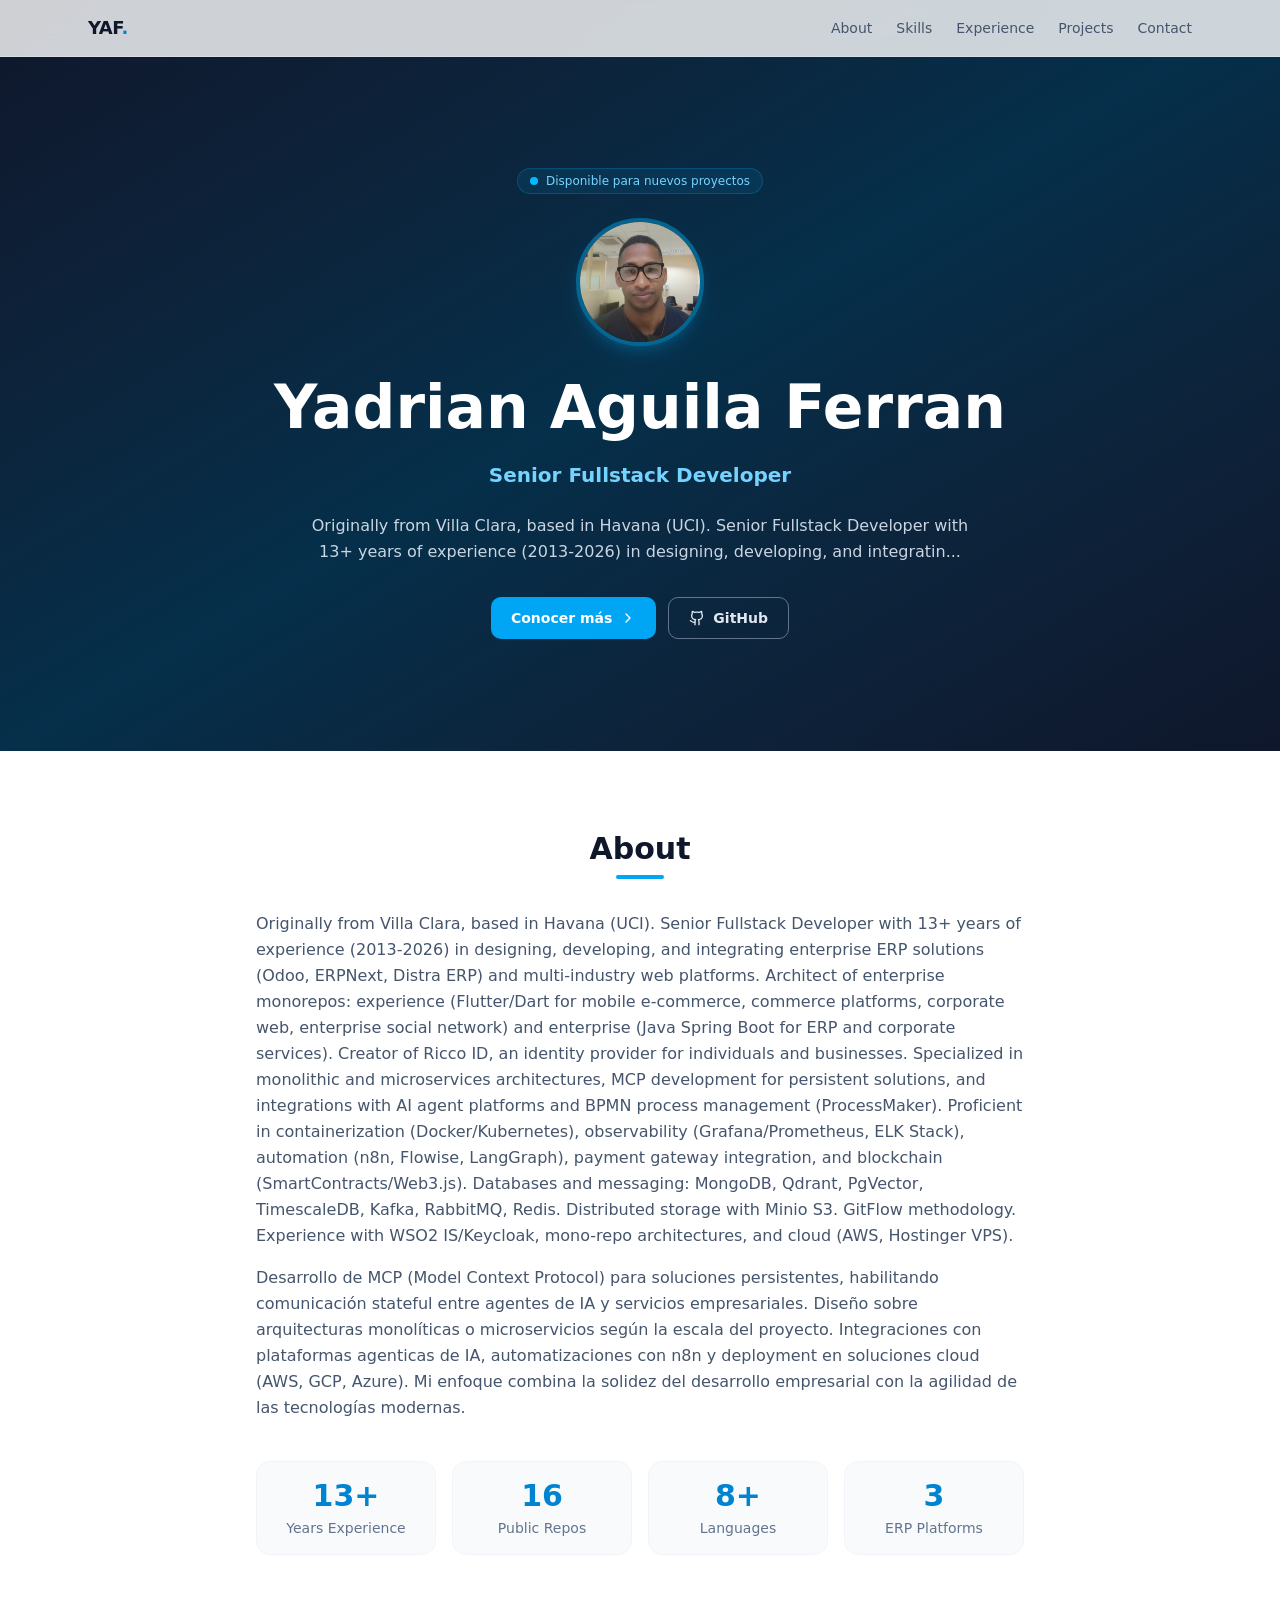
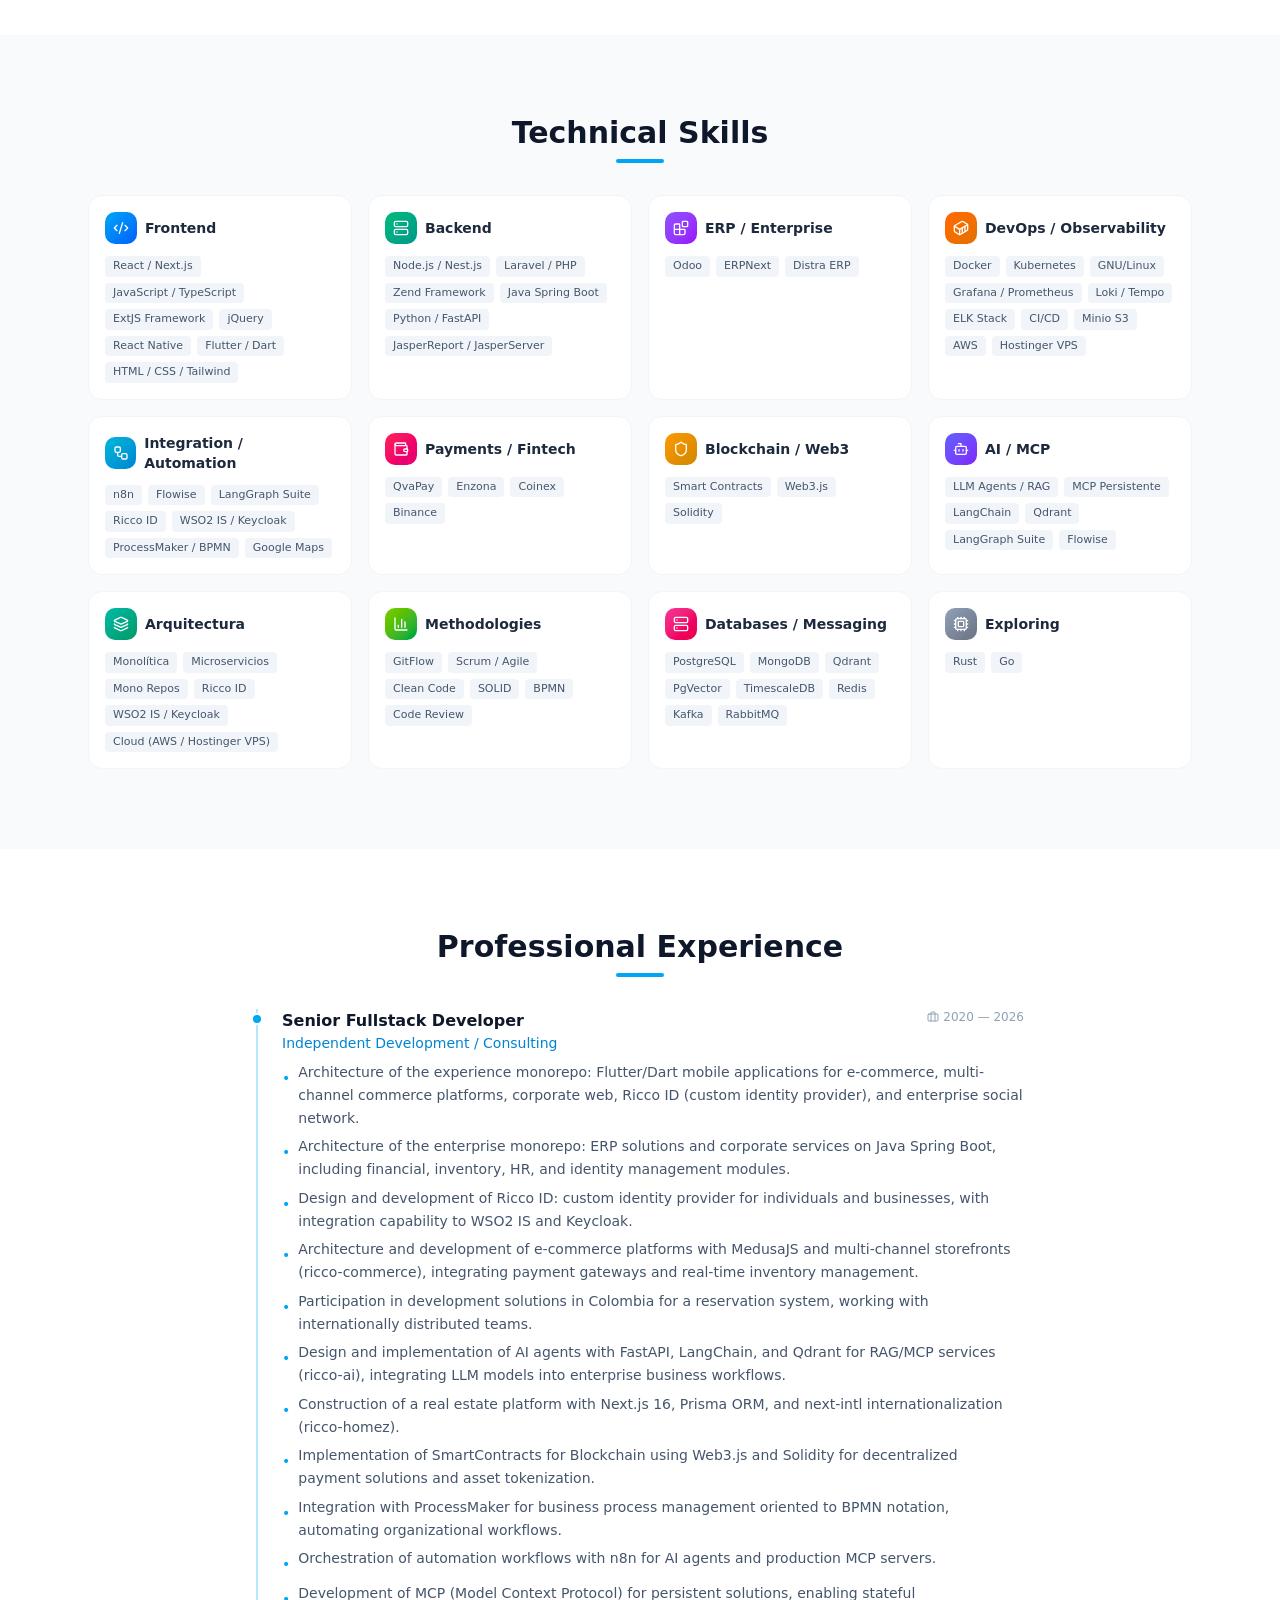
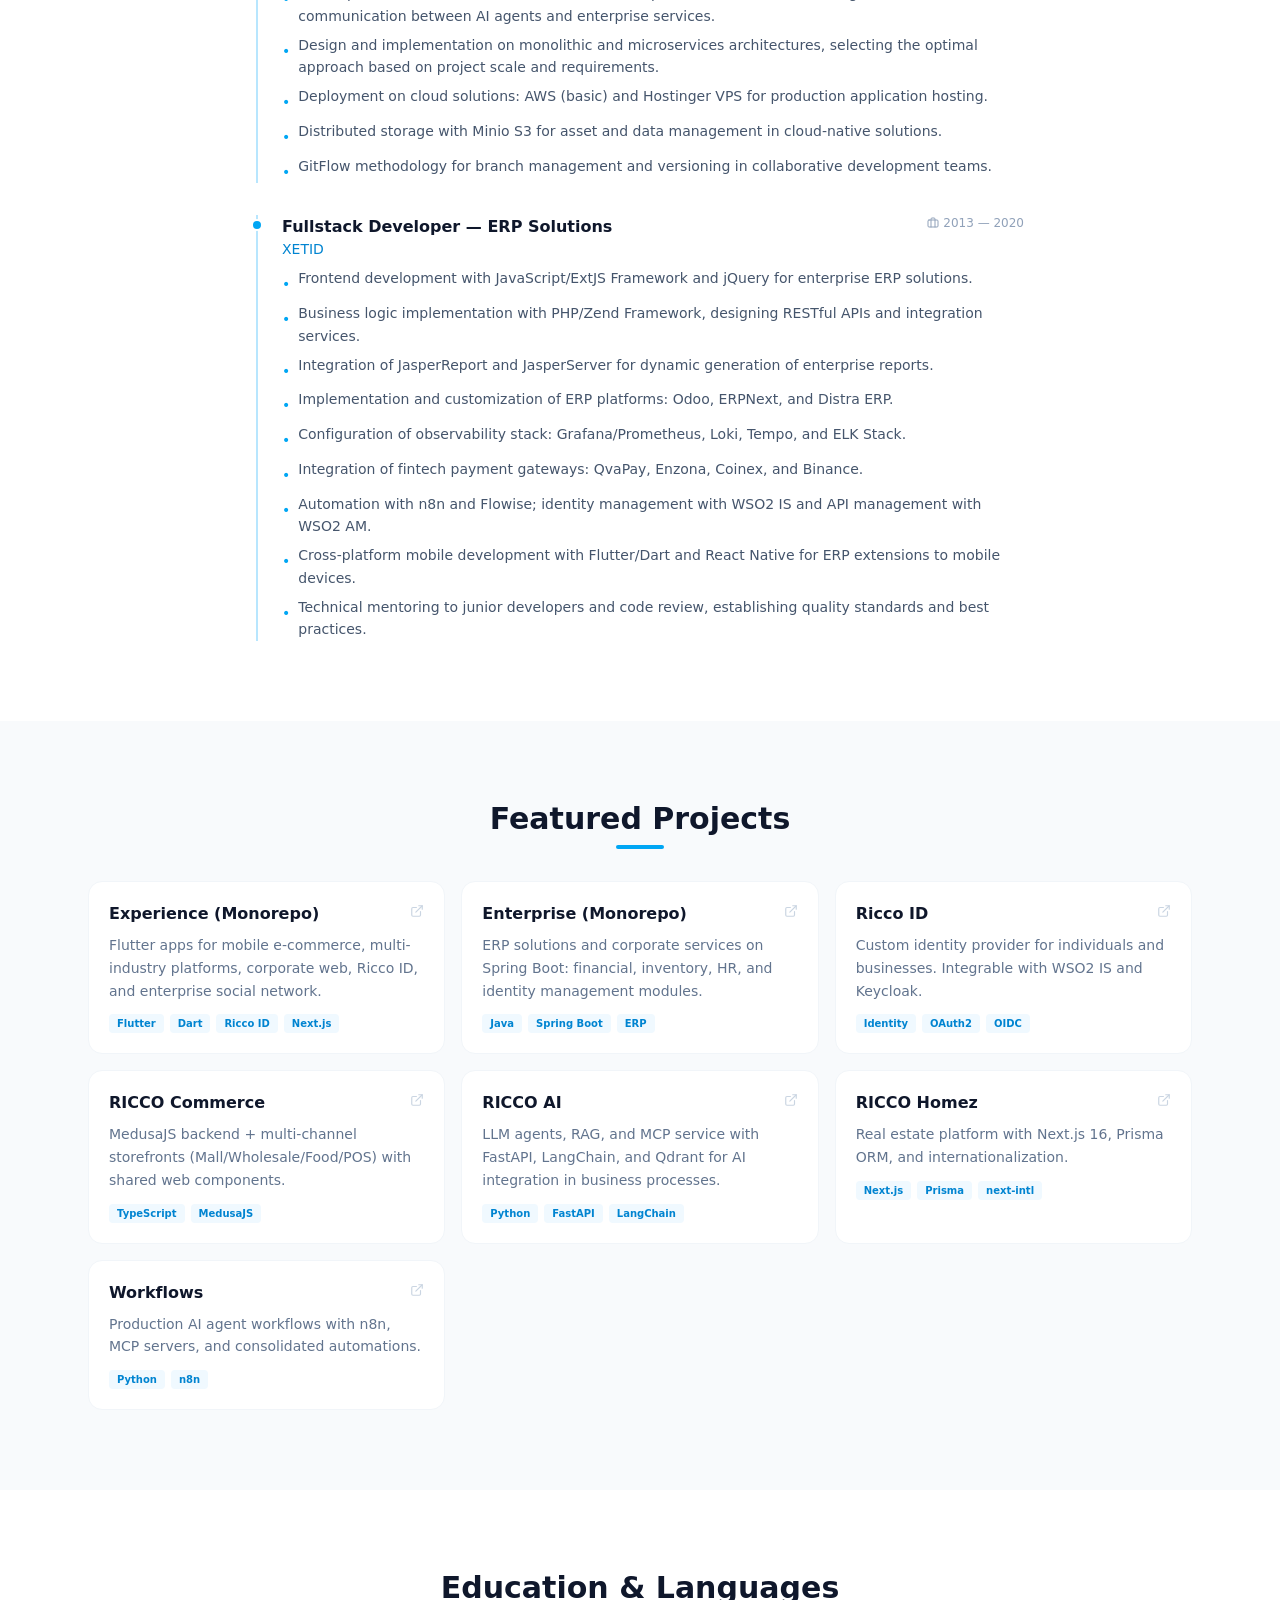
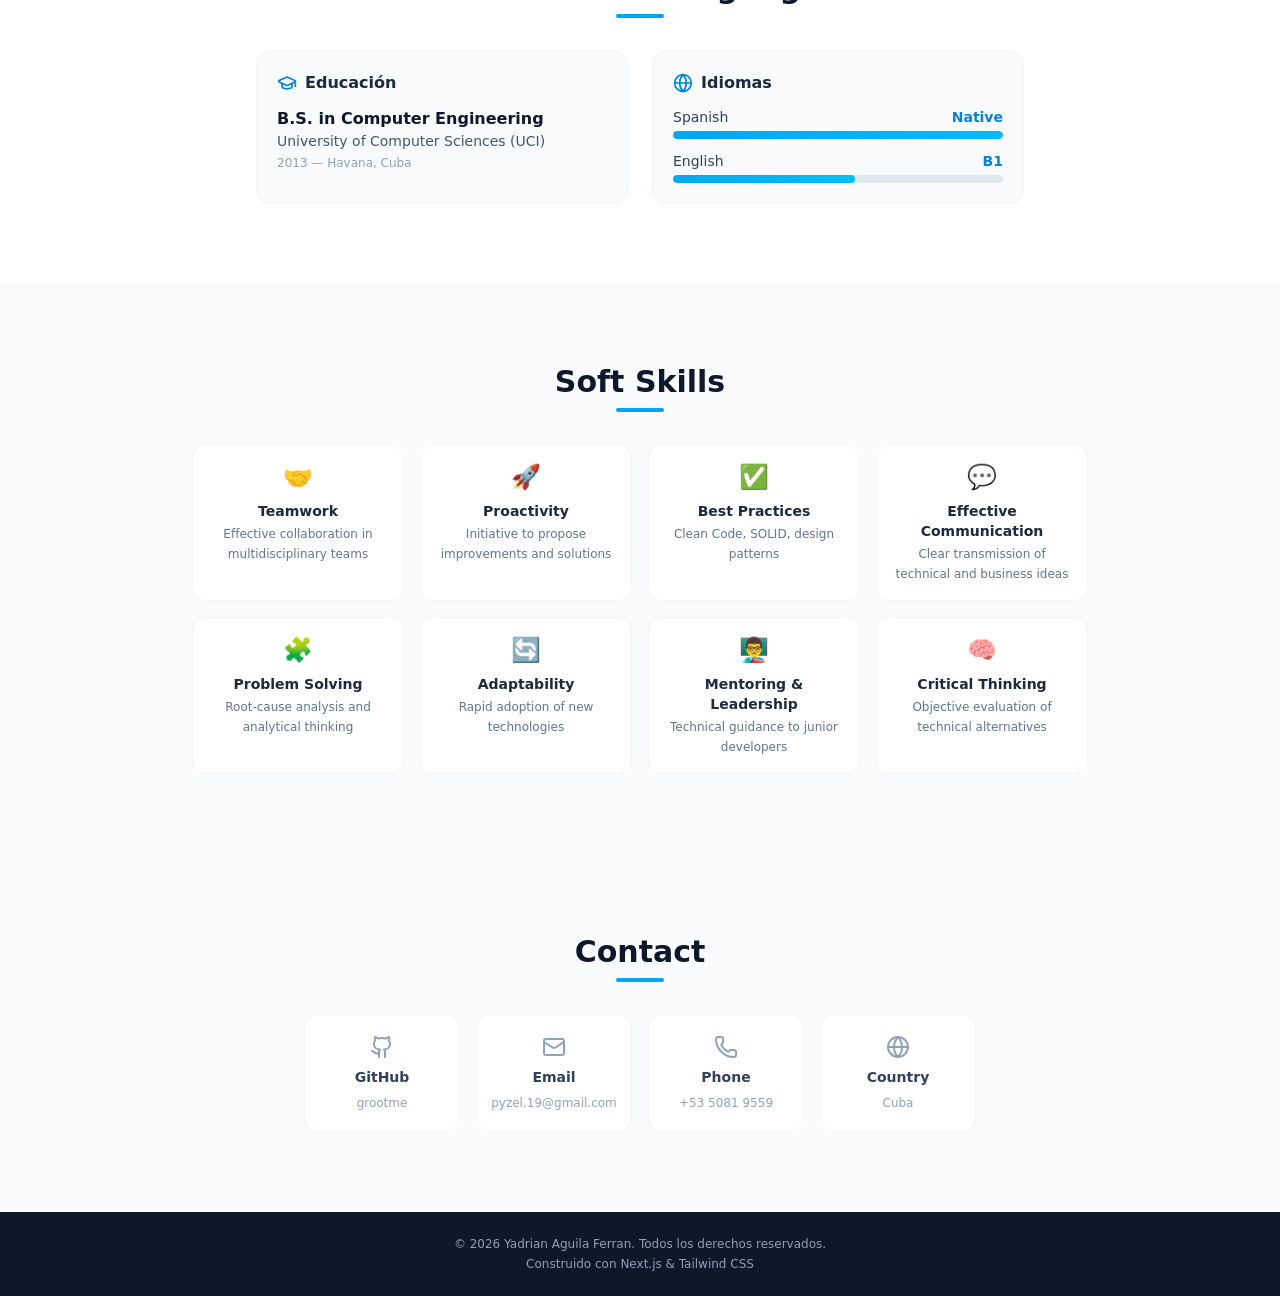
==== en/index.html @ 1fc11136 "feat: add País/Country Cuba card to Contact section (es+en)" ====
<!DOCTYPE html><!--n6PTXkpzRURHdIm_I_r0t--><html lang="es"><head><meta charSet="utf-8"/><meta name="viewport" content="width=device-width, initial-scale=1"/><link rel="preload" href="/_next/static/media/83afe278b6a6bb3c-s.p.3a6ba036.woff2" as="font" crossorigin="" type="font/woff2"/><link rel="preload" as="image" href="/photo.png"/><link rel="stylesheet" href="/_next/static/chunks/d41ba60faff93bff.css" data-precedence="next"/><link rel="stylesheet" href="/_next/static/chunks/c4dbb0354847479f.css" data-precedence="next"/><link rel="preload" as="script" fetchPriority="low" href="/_next/static/chunks/32d40b0207d86ed6.js"/><script src="/_next/static/chunks/338356ee6def59e1.js" async=""></script><script src="/_next/static/chunks/8ad8d8c21f1bbade.js" async=""></script><script src="/_next/static/chunks/turbopack-e0853cc94d6ba2ac.js" async=""></script><script src="/_next/static/chunks/680527dd3eeb3b68.js" async=""></script><script src="/_next/static/chunks/4b935edd0cea1ee3.js" async=""></script><script src="/_next/static/chunks/1c577ec45ff4c3f3.js" async=""></script><script src="/_next/static/chunks/8c79d5d268a63885.js" async=""></script><meta name="next-size-adjust" content=""/><title>Yadrian Aguila Ferran — Senior Fullstack Developer</title><meta name="description" content="Portafolio profesional de Yadrian Aguila Ferran. Senior Fullstack Developer con +10 años de experiencia en ERP, arquitecturas web, cloud y movil."/><meta name="author" content="Yadrian Aguila Ferran"/><meta name="keywords" content="Yadrian Aguila Ferran,Fullstack Developer,Senior Developer,Next.js,Node.js,Laravel,ERP,Docker,Kubernetes"/><meta property="og:title" content="Yadrian Aguila Ferran — Senior Fullstack Developer"/><meta property="og:description" content="Portafolio profesional. Senior Fullstack Developer con +10 años de experiencia."/><meta property="og:type" content="website"/><meta name="twitter:card" content="summary"/><meta name="twitter:title" content="Yadrian Aguila Ferran — Senior Fullstack Developer"/><meta name="twitter:description" content="Portafolio profesional. Senior Fullstack Developer con +10 años de experiencia."/><script src="/_next/static/chunks/a6dad97d9634a72d.js" noModule=""></script></head><body class="inter_fe8b9d92-module__LINzvG__variable antialiased"><div hidden=""><!--$--><!--/$--></div><div class="min-h-screen flex flex-col bg-white font-[var(--font-inter)]"><nav class="fixed top-0 inset-x-0 z-50 bg-white/80 backdrop-blur-md border-b border-slate-200/60"><div class="max-w-6xl mx-auto flex items-center justify-between px-4 sm:px-6 h-14"><a href="#" class="font-bold text-lg tracking-tight text-slate-900">YAF<span class="text-sky-600">.</span></a><ul class="hidden md:flex gap-6 text-sm font-medium text-slate-600"><li><a href="#about" class="hover:text-sky-600 transition-colors">About</a></li><li><a href="#skills" class="hover:text-sky-600 transition-colors">Skills</a></li><li><a href="#experience" class="hover:text-sky-600 transition-colors">Experience</a></li><li><a href="#projects" class="hover:text-sky-600 transition-colors">Projects</a></li><li><a href="#contact" class="hover:text-sky-600 transition-colors">Contact</a></li></ul><button class="md:hidden p-2 text-slate-600" aria-label="Menu"><svg width="24" height="24" fill="none" stroke="currentColor" stroke-width="2"><path d="M4 6h16M4 12h16M4 18h16"></path></svg></button></div></nav><main class="flex-1"><section class="relative pt-14 overflow-hidden"><div class="absolute inset-0 bg-gradient-to-br from-slate-900 via-sky-950 to-slate-900"></div><div class="absolute inset-0 opacity-20 bg-[radial-gradient(ellipse_at_top_right,_var(--tw-gradient-stops))] from-sky-400 via-transparent to-transparent"></div><div class="relative max-w-6xl mx-auto px-4 sm:px-6 py-20 sm:py-28 text-center"><div class="inline-flex items-center gap-2 px-3 py-1 rounded-full bg-sky-500/10 border border-sky-400/20 text-sky-300 text-xs font-medium mb-6"><span class="w-2 h-2 rounded-full bg-sky-400 animate-pulse"></span>Disponible para nuevos proyectos</div><img src="/photo.png" alt="Yadrian Aguila Ferran" class="w-28 h-28 sm:w-32 sm:h-32 rounded-full object-cover border-4 border-sky-400/40 shadow-lg shadow-sky-500/20 mx-auto mb-6"/><h1 class="text-4xl sm:text-5xl lg:text-6xl font-extrabold text-white leading-tight mb-4">Yadrian Aguila Ferran</h1><p class="text-lg sm:text-xl text-sky-300 font-semibold mb-6">Senior Fullstack Developer</p><p class="max-w-2xl mx-auto text-slate-300 text-sm sm:text-base leading-relaxed mb-8">Originally from Villa Clara, based in Havana (UCI). Senior Fullstack Developer with 13+ years of experience (2013-2026) in designing, developing, and integratin<!-- -->...</p><div class="flex flex-wrap justify-center gap-3"><a href="#about" class="inline-flex items-center gap-2 px-5 py-2.5 rounded-lg bg-sky-500 text-white font-semibold text-sm hover:bg-sky-400 transition">Conocer más <svg xmlns="http://www.w3.org/2000/svg" width="16" height="16" viewBox="0 0 24 24" fill="none" stroke="currentColor" stroke-width="2" stroke-linecap="round" stroke-linejoin="round" class="lucide lucide-chevron-right" aria-hidden="true"><path d="m9 18 6-6-6-6"></path></svg></a><a href="https://github.com/grootme" target="_blank" rel="noopener noreferrer" class="inline-flex items-center gap-2 px-5 py-2.5 rounded-lg border border-slate-500 text-slate-200 font-semibold text-sm hover:border-sky-400 hover:text-sky-300 transition"><svg xmlns="http://www.w3.org/2000/svg" width="16" height="16" viewBox="0 0 24 24" fill="none" stroke="currentColor" stroke-width="2" stroke-linecap="round" stroke-linejoin="round" class="lucide lucide-github" aria-hidden="true"><path d="M15 22v-4a4.8 4.8 0 0 0-1-3.5c3 0 6-2 6-5.5.08-1.25-.27-2.48-1-3.5.28-1.15.28-2.35 0-3.5 0 0-1 0-3 1.5-2.64-.5-5.36-.5-8 0C6 2 5 2 5 2c-.3 1.15-.3 2.35 0 3.5A5.403 5.403 0 0 0 4 9c0 3.5 3 5.5 6 5.5-.39.49-.68 1.05-.85 1.65-.17.6-.22 1.23-.15 1.85v4"></path><path d="M9 18c-4.51 2-5-2-7-2"></path></svg> GitHub</a></div></div></section><section id="about" class="py-16 sm:py-20 bg-white"><div class="max-w-6xl mx-auto px-4 sm:px-6"><div class="mb-8 text-center"><h2 class="text-2xl sm:text-3xl font-extrabold text-slate-900">About</h2><div class="mt-2 mx-auto w-12 h-1 rounded-full bg-sky-500"></div></div><div class="max-w-3xl mx-auto text-slate-600 text-sm sm:text-base leading-relaxed space-y-4"><p>Originally from Villa Clara, based in Havana (UCI). Senior Fullstack Developer with 13+ years of experience (2013-2026) in designing, developing, and integrating enterprise ERP solutions (Odoo, ERPNext, Distra ERP) and multi-industry web platforms. Architect of enterprise monorepos: experience (Flutter/Dart for mobile e-commerce, commerce platforms, corporate web, enterprise social network) and enterprise (Java Spring Boot for ERP and corporate services). Creator of Ricco ID, an identity provider for individuals and businesses. Specialized in monolithic and microservices architectures, MCP development for persistent solutions, and integrations with AI agent platforms and BPMN process management (ProcessMaker). Proficient in containerization (Docker/Kubernetes), observability (Grafana/Prometheus, ELK Stack), automation (n8n, Flowise, LangGraph), payment gateway integration, and blockchain (SmartContracts/Web3.js). Databases and messaging: MongoDB, Qdrant, PgVector, TimescaleDB, Kafka, RabbitMQ, Redis. Distributed storage with Minio S3. GitFlow methodology. Experience with WSO2 IS/Keycloak, mono-repo architectures, and cloud (AWS, Hostinger VPS).</p><p>Desarrollo de MCP (Model Context Protocol) para soluciones persistentes, habilitando comunicación stateful entre agentes de IA y servicios empresariales. Diseño sobre arquitecturas monolíticas o microservicios según la escala del proyecto. Integraciones con plataformas agenticas de IA, automatizaciones con n8n y deployment en soluciones cloud (AWS, GCP, Azure). Mi enfoque combina la solidez del desarrollo empresarial con la agilidad de las tecnologías modernas.</p></div><div class="grid grid-cols-2 sm:grid-cols-4 gap-4 mt-10 max-w-3xl mx-auto"><div class="text-center p-4 rounded-xl bg-slate-50 border border-slate-100"><div class="text-2xl sm:text-3xl font-extrabold text-sky-600">13+</div><div class="text-xs sm:text-sm text-slate-500 mt-1">Years Experience</div></div><div class="text-center p-4 rounded-xl bg-slate-50 border border-slate-100"><div class="text-2xl sm:text-3xl font-extrabold text-sky-600">16</div><div class="text-xs sm:text-sm text-slate-500 mt-1">Public Repos</div></div><div class="text-center p-4 rounded-xl bg-slate-50 border border-slate-100"><div class="text-2xl sm:text-3xl font-extrabold text-sky-600">8+</div><div class="text-xs sm:text-sm text-slate-500 mt-1">Languages</div></div><div class="text-center p-4 rounded-xl bg-slate-50 border border-slate-100"><div class="text-2xl sm:text-3xl font-extrabold text-sky-600">3</div><div class="text-xs sm:text-sm text-slate-500 mt-1">ERP Platforms</div></div></div></div></section><section id="skills" class="py-16 sm:py-20 bg-slate-50"><div class="max-w-6xl mx-auto px-4 sm:px-6"><div class="mb-8 text-center"><h2 class="text-2xl sm:text-3xl font-extrabold text-slate-900">Technical Skills</h2><div class="mt-2 mx-auto w-12 h-1 rounded-full bg-sky-500"></div></div><div class="grid sm:grid-cols-2 lg:grid-cols-4 gap-4"><div class="bg-white rounded-xl border border-slate-100 p-4 hover:shadow-md transition-shadow"><div class="flex items-center gap-2 mb-3"><div class="w-8 h-8 rounded-lg bg-gradient-to-br from-sky-500 to-blue-600 flex items-center justify-center"><svg xmlns="http://www.w3.org/2000/svg" width="16" height="16" viewBox="0 0 24 24" fill="none" stroke="currentColor" stroke-width="2" stroke-linecap="round" stroke-linejoin="round" class="lucide lucide-code-xml text-white" aria-hidden="true"><path d="m18 16 4-4-4-4"></path><path d="m6 8-4 4 4 4"></path><path d="m14.5 4-5 16"></path></svg></div><h3 class="font-semibold text-sm text-slate-800">Frontend</h3></div><div class="flex flex-wrap gap-1.5"><span class="px-2 py-0.5 rounded text-[11px] font-medium bg-slate-100 text-slate-600">React / Next.js</span><span class="px-2 py-0.5 rounded text-[11px] font-medium bg-slate-100 text-slate-600">JavaScript / TypeScript</span><span class="px-2 py-0.5 rounded text-[11px] font-medium bg-slate-100 text-slate-600">ExtJS Framework</span><span class="px-2 py-0.5 rounded text-[11px] font-medium bg-slate-100 text-slate-600">jQuery</span><span class="px-2 py-0.5 rounded text-[11px] font-medium bg-slate-100 text-slate-600">React Native</span><span class="px-2 py-0.5 rounded text-[11px] font-medium bg-slate-100 text-slate-600">Flutter / Dart</span><span class="px-2 py-0.5 rounded text-[11px] font-medium bg-slate-100 text-slate-600">HTML / CSS / Tailwind</span></div></div><div class="bg-white rounded-xl border border-slate-100 p-4 hover:shadow-md transition-shadow"><div class="flex items-center gap-2 mb-3"><div class="w-8 h-8 rounded-lg bg-gradient-to-br from-emerald-500 to-teal-600 flex items-center justify-center"><svg xmlns="http://www.w3.org/2000/svg" width="16" height="16" viewBox="0 0 24 24" fill="none" stroke="currentColor" stroke-width="2" stroke-linecap="round" stroke-linejoin="round" class="lucide lucide-server text-white" aria-hidden="true"><rect width="20" height="8" x="2" y="2" rx="2" ry="2"></rect><rect width="20" height="8" x="2" y="14" rx="2" ry="2"></rect><line x1="6" x2="6.01" y1="6" y2="6"></line><line x1="6" x2="6.01" y1="18" y2="18"></line></svg></div><h3 class="font-semibold text-sm text-slate-800">Backend</h3></div><div class="flex flex-wrap gap-1.5"><span class="px-2 py-0.5 rounded text-[11px] font-medium bg-slate-100 text-slate-600">Node.js / Nest.js</span><span class="px-2 py-0.5 rounded text-[11px] font-medium bg-slate-100 text-slate-600">Laravel / PHP</span><span class="px-2 py-0.5 rounded text-[11px] font-medium bg-slate-100 text-slate-600">Zend Framework</span><span class="px-2 py-0.5 rounded text-[11px] font-medium bg-slate-100 text-slate-600">Java Spring Boot</span><span class="px-2 py-0.5 rounded text-[11px] font-medium bg-slate-100 text-slate-600">Python / FastAPI</span><span class="px-2 py-0.5 rounded text-[11px] font-medium bg-slate-100 text-slate-600">JasperReport / JasperServer</span></div></div><div class="bg-white rounded-xl border border-slate-100 p-4 hover:shadow-md transition-shadow"><div class="flex items-center gap-2 mb-3"><div class="w-8 h-8 rounded-lg bg-gradient-to-br from-violet-500 to-purple-600 flex items-center justify-center"><svg xmlns="http://www.w3.org/2000/svg" width="16" height="16" viewBox="0 0 24 24" fill="none" stroke="currentColor" stroke-width="2" stroke-linecap="round" stroke-linejoin="round" class="lucide lucide-blocks text-white" aria-hidden="true"><path d="M10 22V7a1 1 0 0 0-1-1H4a2 2 0 0 0-2 2v12a2 2 0 0 0 2 2h12a2 2 0 0 0 2-2v-5a1 1 0 0 0-1-1H2"></path><rect x="14" y="2" width="8" height="8" rx="1"></rect></svg></div><h3 class="font-semibold text-sm text-slate-800">ERP / Enterprise</h3></div><div class="flex flex-wrap gap-1.5"><span class="px-2 py-0.5 rounded text-[11px] font-medium bg-slate-100 text-slate-600">Odoo</span><span class="px-2 py-0.5 rounded text-[11px] font-medium bg-slate-100 text-slate-600">ERPNext</span><span class="px-2 py-0.5 rounded text-[11px] font-medium bg-slate-100 text-slate-600">Distra ERP</span></div></div><div class="bg-white rounded-xl border border-slate-100 p-4 hover:shadow-md transition-shadow"><div class="flex items-center gap-2 mb-3"><div class="w-8 h-8 rounded-lg bg-gradient-to-br from-orange-500 to-amber-600 flex items-center justify-center"><svg xmlns="http://www.w3.org/2000/svg" width="16" height="16" viewBox="0 0 24 24" fill="none" stroke="currentColor" stroke-width="2" stroke-linecap="round" stroke-linejoin="round" class="lucide lucide-container text-white" aria-hidden="true"><path d="M22 7.7c0-.6-.4-1.2-.8-1.5l-6.3-3.9a1.72 1.72 0 0 0-1.7 0l-10.3 6c-.5.2-.9.8-.9 1.4v6.6c0 .5.4 1.2.8 1.5l6.3 3.9a1.72 1.72 0 0 0 1.7 0l10.3-6c.5-.3.9-1 .9-1.5Z"></path><path d="M10 21.9V14L2.1 9.1"></path><path d="m10 14 11.9-6.9"></path><path d="M14 19.8v-8.1"></path><path d="M18 17.5V9.4"></path></svg></div><h3 class="font-semibold text-sm text-slate-800">DevOps / Observability</h3></div><div class="flex flex-wrap gap-1.5"><span class="px-2 py-0.5 rounded text-[11px] font-medium bg-slate-100 text-slate-600">Docker</span><span class="px-2 py-0.5 rounded text-[11px] font-medium bg-slate-100 text-slate-600">Kubernetes</span><span class="px-2 py-0.5 rounded text-[11px] font-medium bg-slate-100 text-slate-600">GNU/Linux</span><span class="px-2 py-0.5 rounded text-[11px] font-medium bg-slate-100 text-slate-600">Grafana / Prometheus</span><span class="px-2 py-0.5 rounded text-[11px] font-medium bg-slate-100 text-slate-600">Loki / Tempo</span><span class="px-2 py-0.5 rounded text-[11px] font-medium bg-slate-100 text-slate-600">ELK Stack</span><span class="px-2 py-0.5 rounded text-[11px] font-medium bg-slate-100 text-slate-600">CI/CD</span><span class="px-2 py-0.5 rounded text-[11px] font-medium bg-slate-100 text-slate-600">Minio S3</span><span class="px-2 py-0.5 rounded text-[11px] font-medium bg-slate-100 text-slate-600">AWS</span><span class="px-2 py-0.5 rounded text-[11px] font-medium bg-slate-100 text-slate-600">Hostinger VPS</span></div></div><div class="bg-white rounded-xl border border-slate-100 p-4 hover:shadow-md transition-shadow"><div class="flex items-center gap-2 mb-3"><div class="w-8 h-8 rounded-lg bg-gradient-to-br from-cyan-500 to-sky-600 flex items-center justify-center"><svg xmlns="http://www.w3.org/2000/svg" width="16" height="16" viewBox="0 0 24 24" fill="none" stroke="currentColor" stroke-width="2" stroke-linecap="round" stroke-linejoin="round" class="lucide lucide-workflow text-white" aria-hidden="true"><rect width="8" height="8" x="3" y="3" rx="2"></rect><path d="M7 11v4a2 2 0 0 0 2 2h4"></path><rect width="8" height="8" x="13" y="13" rx="2"></rect></svg></div><h3 class="font-semibold text-sm text-slate-800">Integration / Automation</h3></div><div class="flex flex-wrap gap-1.5"><span class="px-2 py-0.5 rounded text-[11px] font-medium bg-slate-100 text-slate-600">n8n</span><span class="px-2 py-0.5 rounded text-[11px] font-medium bg-slate-100 text-slate-600">Flowise</span><span class="px-2 py-0.5 rounded text-[11px] font-medium bg-slate-100 text-slate-600">LangGraph Suite</span><span class="px-2 py-0.5 rounded text-[11px] font-medium bg-slate-100 text-slate-600">Ricco ID</span><span class="px-2 py-0.5 rounded text-[11px] font-medium bg-slate-100 text-slate-600">WSO2 IS / Keycloak</span><span class="px-2 py-0.5 rounded text-[11px] font-medium bg-slate-100 text-slate-600">ProcessMaker / BPMN</span><span class="px-2 py-0.5 rounded text-[11px] font-medium bg-slate-100 text-slate-600">Google Maps</span></div></div><div class="bg-white rounded-xl border border-slate-100 p-4 hover:shadow-md transition-shadow"><div class="flex items-center gap-2 mb-3"><div class="w-8 h-8 rounded-lg bg-gradient-to-br from-rose-500 to-pink-600 flex items-center justify-center"><svg xmlns="http://www.w3.org/2000/svg" width="16" height="16" viewBox="0 0 24 24" fill="none" stroke="currentColor" stroke-width="2" stroke-linecap="round" stroke-linejoin="round" class="lucide lucide-wallet text-white" aria-hidden="true"><path d="M19 7V4a1 1 0 0 0-1-1H5a2 2 0 0 0 0 4h15a1 1 0 0 1 1 1v4h-3a2 2 0 0 0 0 4h3a1 1 0 0 0 1-1v-2a1 1 0 0 0-1-1"></path><path d="M3 5v14a2 2 0 0 0 2 2h15a1 1 0 0 0 1-1v-4"></path></svg></div><h3 class="font-semibold text-sm text-slate-800">Payments / Fintech</h3></div><div class="flex flex-wrap gap-1.5"><span class="px-2 py-0.5 rounded text-[11px] font-medium bg-slate-100 text-slate-600">QvaPay</span><span class="px-2 py-0.5 rounded text-[11px] font-medium bg-slate-100 text-slate-600">Enzona</span><span class="px-2 py-0.5 rounded text-[11px] font-medium bg-slate-100 text-slate-600">Coinex</span><span class="px-2 py-0.5 rounded text-[11px] font-medium bg-slate-100 text-slate-600">Binance</span></div></div><div class="bg-white rounded-xl border border-slate-100 p-4 hover:shadow-md transition-shadow"><div class="flex items-center gap-2 mb-3"><div class="w-8 h-8 rounded-lg bg-gradient-to-br from-amber-500 to-yellow-600 flex items-center justify-center"><svg xmlns="http://www.w3.org/2000/svg" width="16" height="16" viewBox="0 0 24 24" fill="none" stroke="currentColor" stroke-width="2" stroke-linecap="round" stroke-linejoin="round" class="lucide lucide-shield text-white" aria-hidden="true"><path d="M20 13c0 5-3.5 7.5-7.66 8.95a1 1 0 0 1-.67-.01C7.5 20.5 4 18 4 13V6a1 1 0 0 1 1-1c2 0 4.5-1.2 6.24-2.72a1.17 1.17 0 0 1 1.52 0C14.51 3.81 17 5 19 5a1 1 0 0 1 1 1z"></path></svg></div><h3 class="font-semibold text-sm text-slate-800">Blockchain / Web3</h3></div><div class="flex flex-wrap gap-1.5"><span class="px-2 py-0.5 rounded text-[11px] font-medium bg-slate-100 text-slate-600">Smart Contracts</span><span class="px-2 py-0.5 rounded text-[11px] font-medium bg-slate-100 text-slate-600">Web3.js</span><span class="px-2 py-0.5 rounded text-[11px] font-medium bg-slate-100 text-slate-600">Solidity</span></div></div><div class="bg-white rounded-xl border border-slate-100 p-4 hover:shadow-md transition-shadow"><div class="flex items-center gap-2 mb-3"><div class="w-8 h-8 rounded-lg bg-gradient-to-br from-indigo-500 to-violet-600 flex items-center justify-center"><svg xmlns="http://www.w3.org/2000/svg" width="16" height="16" viewBox="0 0 24 24" fill="none" stroke="currentColor" stroke-width="2" stroke-linecap="round" stroke-linejoin="round" class="lucide lucide-bot text-white" aria-hidden="true"><path d="M12 8V4H8"></path><rect width="16" height="12" x="4" y="8" rx="2"></rect><path d="M2 14h2"></path><path d="M20 14h2"></path><path d="M15 13v2"></path><path d="M9 13v2"></path></svg></div><h3 class="font-semibold text-sm text-slate-800">AI / MCP</h3></div><div class="flex flex-wrap gap-1.5"><span class="px-2 py-0.5 rounded text-[11px] font-medium bg-slate-100 text-slate-600">LLM Agents / RAG</span><span class="px-2 py-0.5 rounded text-[11px] font-medium bg-slate-100 text-slate-600">MCP Persistente</span><span class="px-2 py-0.5 rounded text-[11px] font-medium bg-slate-100 text-slate-600">LangChain</span><span class="px-2 py-0.5 rounded text-[11px] font-medium bg-slate-100 text-slate-600">Qdrant</span><span class="px-2 py-0.5 rounded text-[11px] font-medium bg-slate-100 text-slate-600">LangGraph Suite</span><span class="px-2 py-0.5 rounded text-[11px] font-medium bg-slate-100 text-slate-600">Flowise</span></div></div><div class="bg-white rounded-xl border border-slate-100 p-4 hover:shadow-md transition-shadow"><div class="flex items-center gap-2 mb-3"><div class="w-8 h-8 rounded-lg bg-gradient-to-br from-teal-500 to-emerald-600 flex items-center justify-center"><svg xmlns="http://www.w3.org/2000/svg" width="16" height="16" viewBox="0 0 24 24" fill="none" stroke="currentColor" stroke-width="2" stroke-linecap="round" stroke-linejoin="round" class="lucide lucide-layers text-white" aria-hidden="true"><path d="M12.83 2.18a2 2 0 0 0-1.66 0L2.6 6.08a1 1 0 0 0 0 1.83l8.58 3.91a2 2 0 0 0 1.66 0l8.58-3.9a1 1 0 0 0 0-1.83z"></path><path d="M2 12a1 1 0 0 0 .58.91l8.6 3.91a2 2 0 0 0 1.65 0l8.58-3.9A1 1 0 0 0 22 12"></path><path d="M2 17a1 1 0 0 0 .58.91l8.6 3.91a2 2 0 0 0 1.65 0l8.58-3.9A1 1 0 0 0 22 17"></path></svg></div><h3 class="font-semibold text-sm text-slate-800">Arquitectura</h3></div><div class="flex flex-wrap gap-1.5"><span class="px-2 py-0.5 rounded text-[11px] font-medium bg-slate-100 text-slate-600">Monolítica</span><span class="px-2 py-0.5 rounded text-[11px] font-medium bg-slate-100 text-slate-600">Microservicios</span><span class="px-2 py-0.5 rounded text-[11px] font-medium bg-slate-100 text-slate-600">Mono Repos</span><span class="px-2 py-0.5 rounded text-[11px] font-medium bg-slate-100 text-slate-600">Ricco ID</span><span class="px-2 py-0.5 rounded text-[11px] font-medium bg-slate-100 text-slate-600">WSO2 IS / Keycloak</span><span class="px-2 py-0.5 rounded text-[11px] font-medium bg-slate-100 text-slate-600">Cloud (AWS / Hostinger VPS)</span></div></div><div class="bg-white rounded-xl border border-slate-100 p-4 hover:shadow-md transition-shadow"><div class="flex items-center gap-2 mb-3"><div class="w-8 h-8 rounded-lg bg-gradient-to-br from-lime-500 to-green-600 flex items-center justify-center"><svg xmlns="http://www.w3.org/2000/svg" width="16" height="16" viewBox="0 0 24 24" fill="none" stroke="currentColor" stroke-width="2" stroke-linecap="round" stroke-linejoin="round" class="lucide lucide-chart-column text-white" aria-hidden="true"><path d="M3 3v16a2 2 0 0 0 2 2h16"></path><path d="M18 17V9"></path><path d="M13 17V5"></path><path d="M8 17v-3"></path></svg></div><h3 class="font-semibold text-sm text-slate-800">Methodologies</h3></div><div class="flex flex-wrap gap-1.5"><span class="px-2 py-0.5 rounded text-[11px] font-medium bg-slate-100 text-slate-600">GitFlow</span><span class="px-2 py-0.5 rounded text-[11px] font-medium bg-slate-100 text-slate-600">Scrum / Agile</span><span class="px-2 py-0.5 rounded text-[11px] font-medium bg-slate-100 text-slate-600">Clean Code</span><span class="px-2 py-0.5 rounded text-[11px] font-medium bg-slate-100 text-slate-600">SOLID</span><span class="px-2 py-0.5 rounded text-[11px] font-medium bg-slate-100 text-slate-600">BPMN</span><span class="px-2 py-0.5 rounded text-[11px] font-medium bg-slate-100 text-slate-600">Code Review</span></div></div><div class="bg-white rounded-xl border border-slate-100 p-4 hover:shadow-md transition-shadow"><div class="flex items-center gap-2 mb-3"><div class="w-8 h-8 rounded-lg bg-gradient-to-br from-pink-500 to-rose-600 flex items-center justify-center"><svg xmlns="http://www.w3.org/2000/svg" width="16" height="16" viewBox="0 0 24 24" fill="none" stroke="currentColor" stroke-width="2" stroke-linecap="round" stroke-linejoin="round" class="lucide lucide-server text-white" aria-hidden="true"><rect width="20" height="8" x="2" y="2" rx="2" ry="2"></rect><rect width="20" height="8" x="2" y="14" rx="2" ry="2"></rect><line x1="6" x2="6.01" y1="6" y2="6"></line><line x1="6" x2="6.01" y1="18" y2="18"></line></svg></div><h3 class="font-semibold text-sm text-slate-800">Databases / Messaging</h3></div><div class="flex flex-wrap gap-1.5"><span class="px-2 py-0.5 rounded text-[11px] font-medium bg-slate-100 text-slate-600">PostgreSQL</span><span class="px-2 py-0.5 rounded text-[11px] font-medium bg-slate-100 text-slate-600">MongoDB</span><span class="px-2 py-0.5 rounded text-[11px] font-medium bg-slate-100 text-slate-600">Qdrant</span><span class="px-2 py-0.5 rounded text-[11px] font-medium bg-slate-100 text-slate-600">PgVector</span><span class="px-2 py-0.5 rounded text-[11px] font-medium bg-slate-100 text-slate-600">TimescaleDB</span><span class="px-2 py-0.5 rounded text-[11px] font-medium bg-slate-100 text-slate-600">Redis</span><span class="px-2 py-0.5 rounded text-[11px] font-medium bg-slate-100 text-slate-600">Kafka</span><span class="px-2 py-0.5 rounded text-[11px] font-medium bg-slate-100 text-slate-600">RabbitMQ</span></div></div><div class="bg-white rounded-xl border border-slate-100 p-4 hover:shadow-md transition-shadow"><div class="flex items-center gap-2 mb-3"><div class="w-8 h-8 rounded-lg bg-gradient-to-br from-slate-400 to-gray-500 flex items-center justify-center"><svg xmlns="http://www.w3.org/2000/svg" width="16" height="16" viewBox="0 0 24 24" fill="none" stroke="currentColor" stroke-width="2" stroke-linecap="round" stroke-linejoin="round" class="lucide lucide-cpu text-white" aria-hidden="true"><path d="M12 20v2"></path><path d="M12 2v2"></path><path d="M17 20v2"></path><path d="M17 2v2"></path><path d="M2 12h2"></path><path d="M2 17h2"></path><path d="M2 7h2"></path><path d="M20 12h2"></path><path d="M20 17h2"></path><path d="M20 7h2"></path><path d="M7 20v2"></path><path d="M7 2v2"></path><rect x="4" y="4" width="16" height="16" rx="2"></rect><rect x="8" y="8" width="8" height="8" rx="1"></rect></svg></div><h3 class="font-semibold text-sm text-slate-800">Exploring</h3></div><div class="flex flex-wrap gap-1.5"><span class="px-2 py-0.5 rounded text-[11px] font-medium bg-slate-100 text-slate-600">Rust</span><span class="px-2 py-0.5 rounded text-[11px] font-medium bg-slate-100 text-slate-600">Go</span></div></div></div></div></section><section id="experience" class="py-16 sm:py-20 bg-white"><div class="max-w-6xl mx-auto px-4 sm:px-6"><div class="mb-8 text-center"><h2 class="text-2xl sm:text-3xl font-extrabold text-slate-900">Professional Experience</h2><div class="mt-2 mx-auto w-12 h-1 rounded-full bg-sky-500"></div></div><div class="max-w-3xl mx-auto space-y-8"><div class="relative pl-6 border-l-2 border-sky-200"><div class="absolute -left-[7px] top-1 w-3 h-3 rounded-full bg-sky-500 border-2 border-white"></div><div class="flex flex-col sm:flex-row sm:items-start sm:justify-between mb-1"><div><h3 class="font-bold text-slate-900">Senior Fullstack Developer</h3><p class="text-sky-600 text-sm font-medium">Independent Development / Consulting</p></div><div class="text-xs text-slate-400 mt-1 sm:mt-0 whitespace-nowrap flex items-center gap-1"><svg xmlns="http://www.w3.org/2000/svg" width="12" height="12" viewBox="0 0 24 24" fill="none" stroke="currentColor" stroke-width="2" stroke-linecap="round" stroke-linejoin="round" class="lucide lucide-briefcase" aria-hidden="true"><path d="M16 20V4a2 2 0 0 0-2-2h-4a2 2 0 0 0-2 2v16"></path><rect width="20" height="14" x="2" y="6" rx="2"></rect></svg> <!-- -->2020 — 2026</div></div><ul class="mt-2 space-y-1.5"><li class="text-sm text-slate-600 leading-relaxed flex gap-2"><span class="text-sky-500 mt-1.5 shrink-0">•</span>Architecture of the experience monorepo: Flutter/Dart mobile applications for e-commerce, multi-channel commerce platforms, corporate web, Ricco ID (custom identity provider), and enterprise social network.</li><li class="text-sm text-slate-600 leading-relaxed flex gap-2"><span class="text-sky-500 mt-1.5 shrink-0">•</span>Architecture of the enterprise monorepo: ERP solutions and corporate services on Java Spring Boot, including financial, inventory, HR, and identity management modules.</li><li class="text-sm text-slate-600 leading-relaxed flex gap-2"><span class="text-sky-500 mt-1.5 shrink-0">•</span>Design and development of Ricco ID: custom identity provider for individuals and businesses, with integration capability to WSO2 IS and Keycloak.</li><li class="text-sm text-slate-600 leading-relaxed flex gap-2"><span class="text-sky-500 mt-1.5 shrink-0">•</span>Architecture and development of e-commerce platforms with MedusaJS and multi-channel storefronts (ricco-commerce), integrating payment gateways and real-time inventory management.</li><li class="text-sm text-slate-600 leading-relaxed flex gap-2"><span class="text-sky-500 mt-1.5 shrink-0">•</span>Participation in development solutions in Colombia for a reservation system, working with internationally distributed teams.</li><li class="text-sm text-slate-600 leading-relaxed flex gap-2"><span class="text-sky-500 mt-1.5 shrink-0">•</span>Design and implementation of AI agents with FastAPI, LangChain, and Qdrant for RAG/MCP services (ricco-ai), integrating LLM models into enterprise business workflows.</li><li class="text-sm text-slate-600 leading-relaxed flex gap-2"><span class="text-sky-500 mt-1.5 shrink-0">•</span>Construction of a real estate platform with Next.js 16, Prisma ORM, and next-intl internationalization (ricco-homez).</li><li class="text-sm text-slate-600 leading-relaxed flex gap-2"><span class="text-sky-500 mt-1.5 shrink-0">•</span>Implementation of SmartContracts for Blockchain using Web3.js and Solidity for decentralized payment solutions and asset tokenization.</li><li class="text-sm text-slate-600 leading-relaxed flex gap-2"><span class="text-sky-500 mt-1.5 shrink-0">•</span>Integration with ProcessMaker for business process management oriented to BPMN notation, automating organizational workflows.</li><li class="text-sm text-slate-600 leading-relaxed flex gap-2"><span class="text-sky-500 mt-1.5 shrink-0">•</span>Orchestration of automation workflows with n8n for AI agents and production MCP servers.</li><li class="text-sm text-slate-600 leading-relaxed flex gap-2"><span class="text-sky-500 mt-1.5 shrink-0">•</span>Development of MCP (Model Context Protocol) for persistent solutions, enabling stateful communication between AI agents and enterprise services.</li><li class="text-sm text-slate-600 leading-relaxed flex gap-2"><span class="text-sky-500 mt-1.5 shrink-0">•</span>Design and implementation on monolithic and microservices architectures, selecting the optimal approach based on project scale and requirements.</li><li class="text-sm text-slate-600 leading-relaxed flex gap-2"><span class="text-sky-500 mt-1.5 shrink-0">•</span>Deployment on cloud solutions: AWS (basic) and Hostinger VPS for production application hosting.</li><li class="text-sm text-slate-600 leading-relaxed flex gap-2"><span class="text-sky-500 mt-1.5 shrink-0">•</span>Distributed storage with Minio S3 for asset and data management in cloud-native solutions.</li><li class="text-sm text-slate-600 leading-relaxed flex gap-2"><span class="text-sky-500 mt-1.5 shrink-0">•</span>GitFlow methodology for branch management and versioning in collaborative development teams.</li></ul></div><div class="relative pl-6 border-l-2 border-sky-200"><div class="absolute -left-[7px] top-1 w-3 h-3 rounded-full bg-sky-500 border-2 border-white"></div><div class="flex flex-col sm:flex-row sm:items-start sm:justify-between mb-1"><div><h3 class="font-bold text-slate-900">Fullstack Developer — ERP Solutions</h3><p class="text-sky-600 text-sm font-medium">XETID</p></div><div class="text-xs text-slate-400 mt-1 sm:mt-0 whitespace-nowrap flex items-center gap-1"><svg xmlns="http://www.w3.org/2000/svg" width="12" height="12" viewBox="0 0 24 24" fill="none" stroke="currentColor" stroke-width="2" stroke-linecap="round" stroke-linejoin="round" class="lucide lucide-briefcase" aria-hidden="true"><path d="M16 20V4a2 2 0 0 0-2-2h-4a2 2 0 0 0-2 2v16"></path><rect width="20" height="14" x="2" y="6" rx="2"></rect></svg> <!-- -->2013 — 2020</div></div><ul class="mt-2 space-y-1.5"><li class="text-sm text-slate-600 leading-relaxed flex gap-2"><span class="text-sky-500 mt-1.5 shrink-0">•</span>Frontend development with JavaScript/ExtJS Framework and jQuery for enterprise ERP solutions.</li><li class="text-sm text-slate-600 leading-relaxed flex gap-2"><span class="text-sky-500 mt-1.5 shrink-0">•</span>Business logic implementation with PHP/Zend Framework, designing RESTful APIs and integration services.</li><li class="text-sm text-slate-600 leading-relaxed flex gap-2"><span class="text-sky-500 mt-1.5 shrink-0">•</span>Integration of JasperReport and JasperServer for dynamic generation of enterprise reports.</li><li class="text-sm text-slate-600 leading-relaxed flex gap-2"><span class="text-sky-500 mt-1.5 shrink-0">•</span>Implementation and customization of ERP platforms: Odoo, ERPNext, and Distra ERP.</li><li class="text-sm text-slate-600 leading-relaxed flex gap-2"><span class="text-sky-500 mt-1.5 shrink-0">•</span>Configuration of observability stack: Grafana/Prometheus, Loki, Tempo, and ELK Stack.</li><li class="text-sm text-slate-600 leading-relaxed flex gap-2"><span class="text-sky-500 mt-1.5 shrink-0">•</span>Integration of fintech payment gateways: QvaPay, Enzona, Coinex, and Binance.</li><li class="text-sm text-slate-600 leading-relaxed flex gap-2"><span class="text-sky-500 mt-1.5 shrink-0">•</span>Automation with n8n and Flowise; identity management with WSO2 IS and API management with WSO2 AM.</li><li class="text-sm text-slate-600 leading-relaxed flex gap-2"><span class="text-sky-500 mt-1.5 shrink-0">•</span>Cross-platform mobile development with Flutter/Dart and React Native for ERP extensions to mobile devices.</li><li class="text-sm text-slate-600 leading-relaxed flex gap-2"><span class="text-sky-500 mt-1.5 shrink-0">•</span>Technical mentoring to junior developers and code review, establishing quality standards and best practices.</li></ul></div></div></div></section><section id="projects" class="py-16 sm:py-20 bg-slate-50"><div class="max-w-6xl mx-auto px-4 sm:px-6"><div class="mb-8 text-center"><h2 class="text-2xl sm:text-3xl font-extrabold text-slate-900">Featured Projects</h2><div class="mt-2 mx-auto w-12 h-1 rounded-full bg-sky-500"></div></div><div class="grid sm:grid-cols-2 lg:grid-cols-3 gap-4"><a href="https://github.com/grootme/experience" target="_blank" rel="noopener noreferrer" class="group bg-white rounded-xl border border-slate-100 p-5 hover:shadow-lg hover:border-sky-200 transition-all"><div class="flex items-start justify-between mb-2"><h3 class="font-bold text-slate-900 group-hover:text-sky-600 transition-colors">Experience (Monorepo)</h3><svg xmlns="http://www.w3.org/2000/svg" width="14" height="14" viewBox="0 0 24 24" fill="none" stroke="currentColor" stroke-width="2" stroke-linecap="round" stroke-linejoin="round" class="lucide lucide-external-link text-slate-300 group-hover:text-sky-500 transition-colors mt-0.5" aria-hidden="true"><path d="M15 3h6v6"></path><path d="M10 14 21 3"></path><path d="M18 13v6a2 2 0 0 1-2 2H5a2 2 0 0 1-2-2V8a2 2 0 0 1 2-2h6"></path></svg></div><p class="text-sm text-slate-500 leading-relaxed mb-3">Flutter apps for mobile e-commerce, multi-industry platforms, corporate web, Ricco ID, and enterprise social network.</p><div class="flex flex-wrap gap-1.5"><span class="px-2 py-0.5 rounded text-[10px] font-semibold bg-sky-50 text-sky-600">Flutter</span><span class="px-2 py-0.5 rounded text-[10px] font-semibold bg-sky-50 text-sky-600">Dart</span><span class="px-2 py-0.5 rounded text-[10px] font-semibold bg-sky-50 text-sky-600">Ricco ID</span><span class="px-2 py-0.5 rounded text-[10px] font-semibold bg-sky-50 text-sky-600">Next.js</span></div></a><a href="https://github.com/grootme/enterprise" target="_blank" rel="noopener noreferrer" class="group bg-white rounded-xl border border-slate-100 p-5 hover:shadow-lg hover:border-sky-200 transition-all"><div class="flex items-start justify-between mb-2"><h3 class="font-bold text-slate-900 group-hover:text-sky-600 transition-colors">Enterprise (Monorepo)</h3><svg xmlns="http://www.w3.org/2000/svg" width="14" height="14" viewBox="0 0 24 24" fill="none" stroke="currentColor" stroke-width="2" stroke-linecap="round" stroke-linejoin="round" class="lucide lucide-external-link text-slate-300 group-hover:text-sky-500 transition-colors mt-0.5" aria-hidden="true"><path d="M15 3h6v6"></path><path d="M10 14 21 3"></path><path d="M18 13v6a2 2 0 0 1-2 2H5a2 2 0 0 1-2-2V8a2 2 0 0 1 2-2h6"></path></svg></div><p class="text-sm text-slate-500 leading-relaxed mb-3">ERP solutions and corporate services on Spring Boot: financial, inventory, HR, and identity management modules.</p><div class="flex flex-wrap gap-1.5"><span class="px-2 py-0.5 rounded text-[10px] font-semibold bg-sky-50 text-sky-600">Java</span><span class="px-2 py-0.5 rounded text-[10px] font-semibold bg-sky-50 text-sky-600">Spring Boot</span><span class="px-2 py-0.5 rounded text-[10px] font-semibold bg-sky-50 text-sky-600">ERP</span></div></a><a href="https://github.com/grootme/ricco-id" target="_blank" rel="noopener noreferrer" class="group bg-white rounded-xl border border-slate-100 p-5 hover:shadow-lg hover:border-sky-200 transition-all"><div class="flex items-start justify-between mb-2"><h3 class="font-bold text-slate-900 group-hover:text-sky-600 transition-colors">Ricco ID</h3><svg xmlns="http://www.w3.org/2000/svg" width="14" height="14" viewBox="0 0 24 24" fill="none" stroke="currentColor" stroke-width="2" stroke-linecap="round" stroke-linejoin="round" class="lucide lucide-external-link text-slate-300 group-hover:text-sky-500 transition-colors mt-0.5" aria-hidden="true"><path d="M15 3h6v6"></path><path d="M10 14 21 3"></path><path d="M18 13v6a2 2 0 0 1-2 2H5a2 2 0 0 1-2-2V8a2 2 0 0 1 2-2h6"></path></svg></div><p class="text-sm text-slate-500 leading-relaxed mb-3">Custom identity provider for individuals and businesses. Integrable with WSO2 IS and Keycloak.</p><div class="flex flex-wrap gap-1.5"><span class="px-2 py-0.5 rounded text-[10px] font-semibold bg-sky-50 text-sky-600">Identity</span><span class="px-2 py-0.5 rounded text-[10px] font-semibold bg-sky-50 text-sky-600">OAuth2</span><span class="px-2 py-0.5 rounded text-[10px] font-semibold bg-sky-50 text-sky-600">OIDC</span></div></a><a href="https://github.com/grootme/ricco-commerce" target="_blank" rel="noopener noreferrer" class="group bg-white rounded-xl border border-slate-100 p-5 hover:shadow-lg hover:border-sky-200 transition-all"><div class="flex items-start justify-between mb-2"><h3 class="font-bold text-slate-900 group-hover:text-sky-600 transition-colors">RICCO Commerce</h3><svg xmlns="http://www.w3.org/2000/svg" width="14" height="14" viewBox="0 0 24 24" fill="none" stroke="currentColor" stroke-width="2" stroke-linecap="round" stroke-linejoin="round" class="lucide lucide-external-link text-slate-300 group-hover:text-sky-500 transition-colors mt-0.5" aria-hidden="true"><path d="M15 3h6v6"></path><path d="M10 14 21 3"></path><path d="M18 13v6a2 2 0 0 1-2 2H5a2 2 0 0 1-2-2V8a2 2 0 0 1 2-2h6"></path></svg></div><p class="text-sm text-slate-500 leading-relaxed mb-3">MedusaJS backend + multi-channel storefronts (Mall/Wholesale/Food/POS) with shared web components.</p><div class="flex flex-wrap gap-1.5"><span class="px-2 py-0.5 rounded text-[10px] font-semibold bg-sky-50 text-sky-600">TypeScript</span><span class="px-2 py-0.5 rounded text-[10px] font-semibold bg-sky-50 text-sky-600">MedusaJS</span></div></a><a href="https://github.com/grootme/ricco-ai" target="_blank" rel="noopener noreferrer" class="group bg-white rounded-xl border border-slate-100 p-5 hover:shadow-lg hover:border-sky-200 transition-all"><div class="flex items-start justify-between mb-2"><h3 class="font-bold text-slate-900 group-hover:text-sky-600 transition-colors">RICCO AI</h3><svg xmlns="http://www.w3.org/2000/svg" width="14" height="14" viewBox="0 0 24 24" fill="none" stroke="currentColor" stroke-width="2" stroke-linecap="round" stroke-linejoin="round" class="lucide lucide-external-link text-slate-300 group-hover:text-sky-500 transition-colors mt-0.5" aria-hidden="true"><path d="M15 3h6v6"></path><path d="M10 14 21 3"></path><path d="M18 13v6a2 2 0 0 1-2 2H5a2 2 0 0 1-2-2V8a2 2 0 0 1 2-2h6"></path></svg></div><p class="text-sm text-slate-500 leading-relaxed mb-3">LLM agents, RAG, and MCP service with FastAPI, LangChain, and Qdrant for AI integration in business processes.</p><div class="flex flex-wrap gap-1.5"><span class="px-2 py-0.5 rounded text-[10px] font-semibold bg-sky-50 text-sky-600">Python</span><span class="px-2 py-0.5 rounded text-[10px] font-semibold bg-sky-50 text-sky-600">FastAPI</span><span class="px-2 py-0.5 rounded text-[10px] font-semibold bg-sky-50 text-sky-600">LangChain</span></div></a><a href="https://github.com/grootme/ricco-homez" target="_blank" rel="noopener noreferrer" class="group bg-white rounded-xl border border-slate-100 p-5 hover:shadow-lg hover:border-sky-200 transition-all"><div class="flex items-start justify-between mb-2"><h3 class="font-bold text-slate-900 group-hover:text-sky-600 transition-colors">RICCO Homez</h3><svg xmlns="http://www.w3.org/2000/svg" width="14" height="14" viewBox="0 0 24 24" fill="none" stroke="currentColor" stroke-width="2" stroke-linecap="round" stroke-linejoin="round" class="lucide lucide-external-link text-slate-300 group-hover:text-sky-500 transition-colors mt-0.5" aria-hidden="true"><path d="M15 3h6v6"></path><path d="M10 14 21 3"></path><path d="M18 13v6a2 2 0 0 1-2 2H5a2 2 0 0 1-2-2V8a2 2 0 0 1 2-2h6"></path></svg></div><p class="text-sm text-slate-500 leading-relaxed mb-3">Real estate platform with Next.js 16, Prisma ORM, and internationalization.</p><div class="flex flex-wrap gap-1.5"><span class="px-2 py-0.5 rounded text-[10px] font-semibold bg-sky-50 text-sky-600">Next.js</span><span class="px-2 py-0.5 rounded text-[10px] font-semibold bg-sky-50 text-sky-600">Prisma</span><span class="px-2 py-0.5 rounded text-[10px] font-semibold bg-sky-50 text-sky-600">next-intl</span></div></a><a href="https://github.com/grootme/workflows" target="_blank" rel="noopener noreferrer" class="group bg-white rounded-xl border border-slate-100 p-5 hover:shadow-lg hover:border-sky-200 transition-all"><div class="flex items-start justify-between mb-2"><h3 class="font-bold text-slate-900 group-hover:text-sky-600 transition-colors">Workflows</h3><svg xmlns="http://www.w3.org/2000/svg" width="14" height="14" viewBox="0 0 24 24" fill="none" stroke="currentColor" stroke-width="2" stroke-linecap="round" stroke-linejoin="round" class="lucide lucide-external-link text-slate-300 group-hover:text-sky-500 transition-colors mt-0.5" aria-hidden="true"><path d="M15 3h6v6"></path><path d="M10 14 21 3"></path><path d="M18 13v6a2 2 0 0 1-2 2H5a2 2 0 0 1-2-2V8a2 2 0 0 1 2-2h6"></path></svg></div><p class="text-sm text-slate-500 leading-relaxed mb-3">Production AI agent workflows with n8n, MCP servers, and consolidated automations.</p><div class="flex flex-wrap gap-1.5"><span class="px-2 py-0.5 rounded text-[10px] font-semibold bg-sky-50 text-sky-600">Python</span><span class="px-2 py-0.5 rounded text-[10px] font-semibold bg-sky-50 text-sky-600">n8n</span></div></a></div></div></section><section class="py-16 sm:py-20 bg-white"><div class="max-w-6xl mx-auto px-4 sm:px-6"><div class="mb-8 text-center"><h2 class="text-2xl sm:text-3xl font-extrabold text-slate-900">Education &amp; Languages</h2><div class="mt-2 mx-auto w-12 h-1 rounded-full bg-sky-500"></div></div><div class="max-w-3xl mx-auto grid sm:grid-cols-2 gap-6"><div class="bg-slate-50 rounded-xl p-5 border border-slate-100"><div class="flex items-center gap-2 mb-3"><svg xmlns="http://www.w3.org/2000/svg" width="20" height="20" viewBox="0 0 24 24" fill="none" stroke="currentColor" stroke-width="2" stroke-linecap="round" stroke-linejoin="round" class="lucide lucide-graduation-cap text-sky-600" aria-hidden="true"><path d="M21.42 10.922a1 1 0 0 0-.019-1.838L12.83 5.18a2 2 0 0 0-1.66 0L2.6 9.08a1 1 0 0 0 0 1.832l8.57 3.908a2 2 0 0 0 1.66 0z"></path><path d="M22 10v6"></path><path d="M6 12.5V16a6 3 0 0 0 12 0v-3.5"></path></svg><h3 class="font-semibold text-slate-800">Educación</h3></div><p class="font-bold text-slate-900">B.S. in Computer Engineering</p><p class="text-sm text-slate-600">University of Computer Sciences (UCI)</p><p class="text-xs text-slate-400 mt-1">2013<!-- --> — <!-- -->Havana, Cuba</p></div><div class="bg-slate-50 rounded-xl p-5 border border-slate-100"><div class="flex items-center gap-2 mb-3"><svg xmlns="http://www.w3.org/2000/svg" width="20" height="20" viewBox="0 0 24 24" fill="none" stroke="currentColor" stroke-width="2" stroke-linecap="round" stroke-linejoin="round" class="lucide lucide-globe text-sky-600" aria-hidden="true"><circle cx="12" cy="12" r="10"></circle><path d="M12 2a14.5 14.5 0 0 0 0 20 14.5 14.5 0 0 0 0-20"></path><path d="M2 12h20"></path></svg><h3 class="font-semibold text-slate-800">Idiomas</h3></div><div class="space-y-3"><div><div class="flex justify-between text-sm mb-1"><span class="text-slate-700 font-medium">Spanish</span><span class="text-sky-600 font-semibold">Native</span></div><div class="h-2 rounded-full bg-slate-200 overflow-hidden"><div class="h-full rounded-full bg-gradient-to-r from-sky-500 to-sky-400" style="width:100%"></div></div></div><div><div class="flex justify-between text-sm mb-1"><span class="text-slate-700 font-medium">English</span><span class="text-sky-600 font-semibold">B1</span></div><div class="h-2 rounded-full bg-slate-200 overflow-hidden"><div class="h-full rounded-full bg-gradient-to-r from-sky-500 to-sky-400" style="width:55%"></div></div></div></div></div></div></div></section><section class="py-16 sm:py-20 bg-slate-50"><div class="max-w-6xl mx-auto px-4 sm:px-6"><div class="mb-8 text-center"><h2 class="text-2xl sm:text-3xl font-extrabold text-slate-900">Soft Skills</h2><div class="mt-2 mx-auto w-12 h-1 rounded-full bg-sky-500"></div></div><div class="grid sm:grid-cols-2 lg:grid-cols-4 gap-4 max-w-4xl mx-auto"><div class="bg-white rounded-xl border border-slate-100 p-4 text-center hover:shadow-md transition-shadow"><div class="text-2xl mb-2">🤝</div><div class="font-semibold text-sm text-slate-800 mb-1">Teamwork</div><div class="text-xs text-slate-500 leading-relaxed">Effective collaboration in multidisciplinary teams</div></div><div class="bg-white rounded-xl border border-slate-100 p-4 text-center hover:shadow-md transition-shadow"><div class="text-2xl mb-2">🚀</div><div class="font-semibold text-sm text-slate-800 mb-1">Proactivity</div><div class="text-xs text-slate-500 leading-relaxed">Initiative to propose improvements and solutions</div></div><div class="bg-white rounded-xl border border-slate-100 p-4 text-center hover:shadow-md transition-shadow"><div class="text-2xl mb-2">✅</div><div class="font-semibold text-sm text-slate-800 mb-1">Best Practices</div><div class="text-xs text-slate-500 leading-relaxed">Clean Code, SOLID, design patterns</div></div><div class="bg-white rounded-xl border border-slate-100 p-4 text-center hover:shadow-md transition-shadow"><div class="text-2xl mb-2">💬</div><div class="font-semibold text-sm text-slate-800 mb-1">Effective Communication</div><div class="text-xs text-slate-500 leading-relaxed">Clear transmission of technical and business ideas</div></div><div class="bg-white rounded-xl border border-slate-100 p-4 text-center hover:shadow-md transition-shadow"><div class="text-2xl mb-2">🧩</div><div class="font-semibold text-sm text-slate-800 mb-1">Problem Solving</div><div class="text-xs text-slate-500 leading-relaxed">Root-cause analysis and analytical thinking</div></div><div class="bg-white rounded-xl border border-slate-100 p-4 text-center hover:shadow-md transition-shadow"><div class="text-2xl mb-2">🔄</div><div class="font-semibold text-sm text-slate-800 mb-1">Adaptability</div><div class="text-xs text-slate-500 leading-relaxed">Rapid adoption of new technologies</div></div><div class="bg-white rounded-xl border border-slate-100 p-4 text-center hover:shadow-md transition-shadow"><div class="text-2xl mb-2">👨‍🏫</div><div class="font-semibold text-sm text-slate-800 mb-1">Mentoring &amp; Leadership</div><div class="text-xs text-slate-500 leading-relaxed">Technical guidance to junior developers</div></div><div class="bg-white rounded-xl border border-slate-100 p-4 text-center hover:shadow-md transition-shadow"><div class="text-2xl mb-2">🧠</div><div class="font-semibold text-sm text-slate-800 mb-1">Critical Thinking</div><div class="text-xs text-slate-500 leading-relaxed">Objective evaluation of technical alternatives</div></div></div></div></section><section id="contact" class="py-16 sm:py-20 bg-slate-50"><div class="max-w-6xl mx-auto px-4 sm:px-6"><div class="mb-8 text-center"><h2 class="text-2xl sm:text-3xl font-extrabold text-slate-900">Contact</h2><div class="mt-2 mx-auto w-12 h-1 rounded-full bg-sky-500"></div></div><div class="max-w-2xl mx-auto grid sm:grid-cols-4 gap-4"><a href="https://github.com/grootme" target="_blank" rel="noopener noreferrer" class="flex flex-col items-center gap-2 p-5 rounded-xl bg-white border border-slate-100 hover:border-sky-200 hover:shadow-md transition-all group"><svg xmlns="http://www.w3.org/2000/svg" width="24" height="24" viewBox="0 0 24 24" fill="none" stroke="currentColor" stroke-width="2" stroke-linecap="round" stroke-linejoin="round" class="lucide lucide-github text-slate-400 group-hover:text-sky-600 transition-colors" aria-hidden="true"><path d="M15 22v-4a4.8 4.8 0 0 0-1-3.5c3 0 6-2 6-5.5.08-1.25-.27-2.48-1-3.5.28-1.15.28-2.35 0-3.5 0 0-1 0-3 1.5-2.64-.5-5.36-.5-8 0C6 2 5 2 5 2c-.3 1.15-.3 2.35 0 3.5A5.403 5.403 0 0 0 4 9c0 3.5 3 5.5 6 5.5-.39.49-.68 1.05-.85 1.65-.17.6-.22 1.23-.15 1.85v4"></path><path d="M9 18c-4.51 2-5-2-7-2"></path></svg><span class="text-sm font-semibold text-slate-700">GitHub</span><span class="text-xs text-slate-400">grootme</span></a><a href="mailto:pyzel.19@gmail.com" class="flex flex-col items-center gap-2 p-5 rounded-xl bg-white border border-slate-100 hover:border-sky-200 hover:shadow-md transition-all group"><svg xmlns="http://www.w3.org/2000/svg" width="24" height="24" viewBox="0 0 24 24" fill="none" stroke="currentColor" stroke-width="2" stroke-linecap="round" stroke-linejoin="round" class="lucide lucide-mail text-slate-400 group-hover:text-sky-600 transition-colors" aria-hidden="true"><path d="m22 7-8.991 5.727a2 2 0 0 1-2.009 0L2 7"></path><rect x="2" y="4" width="20" height="16" rx="2"></rect></svg><span class="text-sm font-semibold text-slate-700">Email</span><span class="text-xs text-slate-400">pyzel.19@gmail.com</span></a><a href="tel:+5350819559" class="flex flex-col items-center gap-2 p-5 rounded-xl bg-white border border-slate-100 hover:border-sky-200 hover:shadow-md transition-all group"><svg xmlns="http://www.w3.org/2000/svg" width="24" height="24" viewBox="0 0 24 24" fill="none" stroke="currentColor" stroke-width="2" stroke-linecap="round" stroke-linejoin="round" class="lucide lucide-phone text-slate-400 group-hover:text-sky-600 transition-colors" aria-hidden="true"><path d="M13.832 16.568a1 1 0 0 0 1.213-.303l.355-.465A2 2 0 0 1 17 15h3a2 2 0 0 1 2 2v3a2 2 0 0 1-2 2A18 18 0 0 1 2 4a2 2 0 0 1 2-2h3a2 2 0 0 1 2 2v3a2 2 0 0 1-.8 1.6l-.468.351a1 1 0 0 0-.292 1.233 14 14 0 0 0 6.392 6.384"></path></svg><span class="text-sm font-semibold text-slate-700">Phone</span><span class="text-xs text-slate-400">+53 5081 9559</span></a><div class="flex flex-col items-center gap-2 p-5 rounded-xl bg-white border border-slate-100 hover:border-sky-200 hover:shadow-md transition-all group"><svg xmlns="http://www.w3.org/2000/svg" width="24" height="24" viewBox="0 0 24 24" fill="none" stroke="currentColor" stroke-width="2" stroke-linecap="round" stroke-linejoin="round" class="lucide lucide-globe text-slate-400 group-hover:text-sky-600 transition-colors" aria-hidden="true"><circle cx="12" cy="12" r="10"></circle><path d="M12 2a14.5 14.5 0 0 0 0 20 14.5 14.5 0 0 0 0-20"></path><path d="M2 12h20"></path></svg><span class="text-sm font-semibold text-slate-700">Country</span><span class="text-xs text-slate-400">Cuba</span></div></div></div></section></main><footer class="bg-slate-900 text-slate-400 py-6 text-center text-xs"><p>© <!-- -->2026<!-- --> <!-- -->Yadrian Aguila Ferran<!-- -->. Todos los derechos reservados.</p><p class="mt-1">Construido con Next.js &amp; Tailwind CSS</p></footer></div><!--$--><!--/$--><div role="region" aria-label="Notifications (F8)" tabindex="-1" style="pointer-events:none"><ol tabindex="-1" class="fixed top-0 z-[100] flex max-h-screen w-full flex-col-reverse p-4 sm:bottom-0 sm:right-0 sm:top-auto sm:flex-col md:max-w-[420px]"></ol></div><script src="/_next/static/chunks/32d40b0207d86ed6.js" id="_R_" async=""></script><script>(self.__next_f=self.__next_f||[]).push([0])</script><script>self.__next_f.push([1,"1:\"$Sreact.fragment\"\n2:I[39756,[\"/_next/static/chunks/680527dd3eeb3b68.js\"],\"default\"]\n3:I[37457,[\"/_next/static/chunks/680527dd3eeb3b68.js\"],\"default\"]\n4:I[77855,[\"/_next/static/chunks/4b935edd0cea1ee3.js\",\"/_next/static/chunks/1c577ec45ff4c3f3.js\"],\"Toaster\"]\n5:I[47257,[\"/_next/static/chunks/680527dd3eeb3b68.js\"],\"ClientPageRoot\"]\n6:I[29413,[\"/_next/static/chunks/4b935edd0cea1ee3.js\",\"/_next/static/chunks/1c577ec45ff4c3f3.js\",\"/_next/static/chunks/8c79d5d268a63885.js\"],\"default\"]\n9:I[97367,[\"/_next/static/chunks/680527dd3eeb3b68.js\"],\"OutletBoundary\"]\na:\"$Sreact.suspense\"\nc:I[97367,[\"/_next/static/chunks/680527dd3eeb3b68.js\"],\"ViewportBoundary\"]\ne:I[97367,[\"/_next/static/chunks/680527dd3eeb3b68.js\"],\"MetadataBoundary\"]\n10:I[68027,[\"/_next/static/chunks/680527dd3eeb3b68.js\"],\"default\"]\n:HL[\"/_next/static/chunks/d41ba60faff93bff.css\",\"style\"]\n:HL[\"/_next/static/chunks/c4dbb0354847479f.css\",\"style\"]\n:HL[\"/_next/static/media/83afe278b6a6bb3c-s.p.3a6ba036.woff2\",\"font\",{\"crossOrigin\":\"\",\"type\":\"font/woff2\"}]\n"])</script><script>self.__next_f.push([1,"0:{\"P\":null,\"b\":\"n6PTXkpzRURHdIm_I_r0t\",\"c\":[\"\",\"en\"],\"q\":\"\",\"i\":false,\"f\":[[[\"\",{\"children\":[\"en\",{\"children\":[\"__PAGE__\",{}]}]},\"$undefined\",\"$undefined\",true],[[\"$\",\"$1\",\"c\",{\"children\":[[[\"$\",\"link\",\"0\",{\"rel\":\"stylesheet\",\"href\":\"/_next/static/chunks/d41ba60faff93bff.css\",\"precedence\":\"next\",\"crossOrigin\":\"$undefined\",\"nonce\":\"$undefined\"}],[\"$\",\"link\",\"1\",{\"rel\":\"stylesheet\",\"href\":\"/_next/static/chunks/c4dbb0354847479f.css\",\"precedence\":\"next\",\"crossOrigin\":\"$undefined\",\"nonce\":\"$undefined\"}],[\"$\",\"script\",\"script-0\",{\"src\":\"/_next/static/chunks/4b935edd0cea1ee3.js\",\"async\":true,\"nonce\":\"$undefined\"}],[\"$\",\"script\",\"script-1\",{\"src\":\"/_next/static/chunks/1c577ec45ff4c3f3.js\",\"async\":true,\"nonce\":\"$undefined\"}]],[\"$\",\"html\",null,{\"lang\":\"es\",\"suppressHydrationWarning\":true,\"children\":[\"$\",\"body\",null,{\"className\":\"inter_fe8b9d92-module__LINzvG__variable antialiased\",\"children\":[[\"$\",\"$L2\",null,{\"parallelRouterKey\":\"children\",\"error\":\"$undefined\",\"errorStyles\":\"$undefined\",\"errorScripts\":\"$undefined\",\"template\":[\"$\",\"$L3\",null,{}],\"templateStyles\":\"$undefined\",\"templateScripts\":\"$undefined\",\"notFound\":[[[\"$\",\"title\",null,{\"children\":\"404: This page could not be found.\"}],[\"$\",\"div\",null,{\"style\":{\"fontFamily\":\"system-ui,\\\"Segoe UI\\\",Roboto,Helvetica,Arial,sans-serif,\\\"Apple Color Emoji\\\",\\\"Segoe UI Emoji\\\"\",\"height\":\"100vh\",\"textAlign\":\"center\",\"display\":\"flex\",\"flexDirection\":\"column\",\"alignItems\":\"center\",\"justifyContent\":\"center\"},\"children\":[\"$\",\"div\",null,{\"children\":[[\"$\",\"style\",null,{\"dangerouslySetInnerHTML\":{\"__html\":\"body{color:#000;background:#fff;margin:0}.next-error-h1{border-right:1px solid rgba(0,0,0,.3)}@media (prefers-color-scheme:dark){body{color:#fff;background:#000}.next-error-h1{border-right:1px solid rgba(255,255,255,.3)}}\"}}],[\"$\",\"h1\",null,{\"className\":\"next-error-h1\",\"style\":{\"display\":\"inline-block\",\"margin\":\"0 20px 0 0\",\"padding\":\"0 23px 0 0\",\"fontSize\":24,\"fontWeight\":500,\"verticalAlign\":\"top\",\"lineHeight\":\"49px\"},\"children\":404}],[\"$\",\"div\",null,{\"style\":{\"display\":\"inline-block\"},\"children\":[\"$\",\"h2\",null,{\"style\":{\"fontSize\":14,\"fontWeight\":400,\"lineHeight\":\"49px\",\"margin\":0},\"children\":\"This page could not be found.\"}]}]]}]}]],[]],\"forbidden\":\"$undefined\",\"unauthorized\":\"$undefined\"}],[\"$\",\"$L4\",null,{}]]}]}]]}],{\"children\":[[\"$\",\"$1\",\"c\",{\"children\":[null,[\"$\",\"$L2\",null,{\"parallelRouterKey\":\"children\",\"error\":\"$undefined\",\"errorStyles\":\"$undefined\",\"errorScripts\":\"$undefined\",\"template\":[\"$\",\"$L3\",null,{}],\"templateStyles\":\"$undefined\",\"templateScripts\":\"$undefined\",\"notFound\":\"$undefined\",\"forbidden\":\"$undefined\",\"unauthorized\":\"$undefined\"}]]}],{\"children\":[[\"$\",\"$1\",\"c\",{\"children\":[[\"$\",\"$L5\",null,{\"Component\":\"$6\",\"serverProvidedParams\":{\"searchParams\":{},\"params\":{},\"promises\":[\"$@7\",\"$@8\"]}}],[[\"$\",\"script\",\"script-0\",{\"src\":\"/_next/static/chunks/8c79d5d268a63885.js\",\"async\":true,\"nonce\":\"$undefined\"}]],[\"$\",\"$L9\",null,{\"children\":[\"$\",\"$a\",null,{\"name\":\"Next.MetadataOutlet\",\"children\":\"$@b\"}]}]]}],{},null,false,false]},null,false,false]},null,false,false],[\"$\",\"$1\",\"h\",{\"children\":[null,[\"$\",\"$Lc\",null,{\"children\":\"$Ld\"}],[\"$\",\"div\",null,{\"hidden\":true,\"children\":[\"$\",\"$Le\",null,{\"children\":[\"$\",\"$a\",null,{\"name\":\"Next.Metadata\",\"children\":\"$Lf\"}]}]}],[\"$\",\"meta\",null,{\"name\":\"next-size-adjust\",\"content\":\"\"}]]}],false]],\"m\":\"$undefined\",\"G\":[\"$10\",[]],\"S\":true}\n"])</script><script>self.__next_f.push([1,"7:{}\n8:\"$0:f:0:1:1:children:1:children:0:props:children:0:props:serverProvidedParams:params\"\n"])</script><script>self.__next_f.push([1,"d:[[\"$\",\"meta\",\"0\",{\"charSet\":\"utf-8\"}],[\"$\",\"meta\",\"1\",{\"name\":\"viewport\",\"content\":\"width=device-width, initial-scale=1\"}]]\n"])</script><script>self.__next_f.push([1,"b:null\nf:[[\"$\",\"title\",\"0\",{\"children\":\"Yadrian Aguila Ferran — Senior Fullstack Developer\"}],[\"$\",\"meta\",\"1\",{\"name\":\"description\",\"content\":\"Portafolio profesional de Yadrian Aguila Ferran. Senior Fullstack Developer con +10 años de experiencia en ERP, arquitecturas web, cloud y movil.\"}],[\"$\",\"meta\",\"2\",{\"name\":\"author\",\"content\":\"Yadrian Aguila Ferran\"}],[\"$\",\"meta\",\"3\",{\"name\":\"keywords\",\"content\":\"Yadrian Aguila Ferran,Fullstack Developer,Senior Developer,Next.js,Node.js,Laravel,ERP,Docker,Kubernetes\"}],[\"$\",\"meta\",\"4\",{\"property\":\"og:title\",\"content\":\"Yadrian Aguila Ferran — Senior Fullstack Developer\"}],[\"$\",\"meta\",\"5\",{\"property\":\"og:description\",\"content\":\"Portafolio profesional. Senior Fullstack Developer con +10 años de experiencia.\"}],[\"$\",\"meta\",\"6\",{\"property\":\"og:type\",\"content\":\"website\"}],[\"$\",\"meta\",\"7\",{\"name\":\"twitter:card\",\"content\":\"summary\"}],[\"$\",\"meta\",\"8\",{\"name\":\"twitter:title\",\"content\":\"Yadrian Aguila Ferran — Senior Fullstack Developer\"}],[\"$\",\"meta\",\"9\",{\"name\":\"twitter:description\",\"content\":\"Portafolio profesional. Senior Fullstack Developer con +10 años de experiencia.\"}]]\n"])</script></body></html>
---- _next/static/chunks/d41ba60faff93bff.css ----
@font-face{font-family:Inter;font-style:normal;font-weight:100 900;font-display:swap;src:url(../media/2c55a0e60120577a-s.2a48534a.woff2)format("woff2");unicode-range:U+460-52F,U+1C80-1C8A,U+20B4,U+2DE0-2DFF,U+A640-A69F,U+FE2E-FE2F}@font-face{font-family:Inter;font-style:normal;font-weight:100 900;font-display:swap;src:url(../media/9c72aa0f40e4eef8-s.18a48cbc.woff2)format("woff2");unicode-range:U+301,U+400-45F,U+490-491,U+4B0-4B1,U+2116}@font-face{font-family:Inter;font-style:normal;font-weight:100 900;font-display:swap;src:url(../media/ad66f9afd8947f86-s.7a40eb73.woff2)format("woff2");unicode-range:U+1F??}@font-face{font-family:Inter;font-style:normal;font-weight:100 900;font-display:swap;src:url(../media/5476f68d60460930-s.c995e352.woff2)format("woff2");unicode-range:U+370-377,U+37A-37F,U+384-38A,U+38C,U+38E-3A1,U+3A3-3FF}@font-face{font-family:Inter;font-style:normal;font-weight:100 900;font-display:swap;src:url(../media/2bbe8d2671613f1f-s.76dcb0b2.woff2)format("woff2");unicode-range:U+102-103,U+110-111,U+128-129,U+168-169,U+1A0-1A1,U+1AF-1B0,U+300-301,U+303-304,U+308-309,U+323,U+329,U+1EA0-1EF9,U+20AB}@font-face{font-family:Inter;font-style:normal;font-weight:100 900;font-display:swap;src:url(../media/1bffadaabf893a1e-s.7cd81963.woff2)format("woff2");unicode-range:U+100-2BA,U+2BD-2C5,U+2C7-2CC,U+2CE-2D7,U+2DD-2FF,U+304,U+308,U+329,U+1D00-1DBF,U+1E00-1E9F,U+1EF2-1EFF,U+2020,U+20A0-20AB,U+20AD-20C0,U+2113,U+2C60-2C7F,U+A720-A7FF}@font-face{font-family:Inter;font-style:normal;font-weight:100 900;font-display:swap;src:url(../media/83afe278b6a6bb3c-s.p.3a6ba036.woff2)format("woff2");unicode-range:U+??,U+131,U+152-153,U+2BB-2BC,U+2C6,U+2DA,U+2DC,U+304,U+308,U+329,U+2000-206F,U+20AC,U+2122,U+2191,U+2193,U+2212,U+2215,U+FEFF,U+FFFD}@font-face{font-family:Inter Fallback;src:local(Arial);ascent-override:90.44%;descent-override:22.52%;line-gap-override:0.0%;size-adjust:107.12%}.inter_fe8b9d92-module__LINzvG__className{font-family:Inter,Inter Fallback;font-style:normal}.inter_fe8b9d92-module__LINzvG__variable{--font-inter:"Inter","Inter Fallback"}
---- _next/static/chunks/c4dbb0354847479f.css ----
@layer properties{@supports (((-webkit-hyphens:none)) and (not (margin-trim:inline))) or ((-moz-orient:inline) and (not (color:rgb(from red r g b)))){*,:before,:after,::backdrop{--tw-translate-x:0;--tw-translate-y:0;--tw-translate-z:0;--tw-scale-x:1;--tw-scale-y:1;--tw-scale-z:1;--tw-rotate-x:initial;--tw-rotate-y:initial;--tw-rotate-z:initial;--tw-skew-x:initial;--tw-skew-y:initial;--tw-pan-x:initial;--tw-pan-y:initial;--tw-pinch-zoom:initial;--tw-space-y-reverse:0;--tw-space-x-reverse:0;--tw-divide-x-reverse:0;--tw-border-style:solid;--tw-divide-y-reverse:0;--tw-gradient-position:initial;--tw-gradient-from:#0000;--tw-gradient-via:#0000;--tw-gradient-to:#0000;--tw-gradient-stops:initial;--tw-gradient-via-stops:initial;--tw-gradient-from-position:0%;--tw-gradient-via-position:50%;--tw-gradient-to-position:100%;--tw-leading:initial;--tw-font-weight:initial;--tw-tracking:initial;--tw-ordinal:initial;--tw-slashed-zero:initial;--tw-numeric-figure:initial;--tw-numeric-spacing:initial;--tw-numeric-fraction:initial;--tw-shadow:0 0 #0000;--tw-shadow-color:initial;--tw-shadow-alpha:100%;--tw-inset-shadow:0 0 #0000;--tw-inset-shadow-color:initial;--tw-inset-shadow-alpha:100%;--tw-ring-color:initial;--tw-ring-shadow:0 0 #0000;--tw-inset-ring-color:initial;--tw-inset-ring-shadow:0 0 #0000;--tw-ring-inset:initial;--tw-ring-offset-width:0px;--tw-ring-offset-color:#fff;--tw-ring-offset-shadow:0 0 #0000;--tw-outline-style:solid;--tw-blur:initial;--tw-brightness:initial;--tw-contrast:initial;--tw-grayscale:initial;--tw-hue-rotate:initial;--tw-invert:initial;--tw-opacity:initial;--tw-saturate:initial;--tw-sepia:initial;--tw-drop-shadow:initial;--tw-drop-shadow-color:initial;--tw-drop-shadow-alpha:100%;--tw-drop-shadow-size:initial;--tw-backdrop-blur:initial;--tw-backdrop-brightness:initial;--tw-backdrop-contrast:initial;--tw-backdrop-grayscale:initial;--tw-backdrop-hue-rotate:initial;--tw-backdrop-invert:initial;--tw-backdrop-opacity:initial;--tw-backdrop-saturate:initial;--tw-backdrop-sepia:initial;--tw-duration:initial;--tw-ease:initial;--tw-content:"";--tw-animation-delay:0s;--tw-animation-direction:normal;--tw-animation-duration:initial;--tw-animation-fill-mode:none;--tw-animation-iteration-count:1;--tw-enter-blur:0;--tw-enter-opacity:1;--tw-enter-rotate:0;--tw-enter-scale:1;--tw-enter-translate-x:0;--tw-enter-translate-y:0;--tw-exit-blur:0;--tw-exit-opacity:1;--tw-exit-rotate:0;--tw-exit-scale:1;--tw-exit-translate-x:0;--tw-exit-translate-y:0}}}@layer theme{:root,:host{--color-red-50:#fef2f2;--color-red-100:#ffe2e2;--color-red-300:#ffa3a3;--color-red-400:#ff6568;--color-red-600:#e40014;--color-red-800:#9f0712;--color-orange-500:#fe6e00;--color-amber-500:#f99c00;--color-amber-600:#dd7400;--color-yellow-600:#cd8900;--color-lime-500:#80cd00;--color-green-100:#dcfce7;--color-green-600:#00a544;--color-green-800:#016630;--color-emerald-500:#00bb7f;--color-emerald-600:#009767;--color-teal-500:#00baa7;--color-teal-600:#009588;--color-cyan-500:#00b7d7;--color-sky-50:#f0f9ff;--color-sky-200:#b8e6fe;--color-sky-300:#77d4ff;--color-sky-400:#00bcfe;--color-sky-500:#00a5ef;--color-sky-600:#0084cc;--color-sky-950:#052f4a;--color-blue-500:#3080ff;--color-blue-600:#155dfc;--color-indigo-500:#625fff;--color-violet-500:#8d54ff;--color-violet-600:#7f22fe;--color-purple-600:#9810fa;--color-pink-500:#f6339a;--color-pink-600:#e30076;--color-rose-500:#ff2357;--color-rose-600:#e70044;--color-slate-50:#f8fafc;--color-slate-100:#f1f5f9;--color-slate-200:#e2e8f0;--color-slate-300:#cad5e2;--color-slate-400:#90a1b9;--color-slate-500:#62748e;--color-slate-600:#45556c;--color-slate-700:#314158;--color-slate-800:#1d293d;--color-slate-900:#0f172b;--color-gray-500:#6a7282;--color-gray-700:#364153;--color-gray-900:#101828;--color-black:#000;--color-white:#fff;--spacing:.25rem;--container-sm:24rem;--container-lg:32rem;--container-2xl:42rem;--container-3xl:48rem;--container-4xl:56rem;--container-6xl:72rem;--text-xs:.75rem;--text-xs--line-height:calc(1/.75);--text-sm:.875rem;--text-sm--line-height:calc(1.25/.875);--text-base:1rem;--text-base--line-height:calc(1.5/1);--text-lg:1.125rem;--text-lg--line-height:calc(1.75/1.125);--text-xl:1.25rem;--text-xl--line-height:calc(1.75/1.25);--text-2xl:1.5rem;--text-2xl--line-height:calc(2/1.5);--text-3xl:1.875rem;--text-3xl--line-height:calc(2.25/1.875);--text-4xl:2.25rem;--text-4xl--line-height:calc(2.5/2.25);--text-5xl:3rem;--text-5xl--line-height:1;--text-6xl:3.75rem;--text-6xl--line-height:1;--font-weight-normal:400;--font-weight-medium:500;--font-weight-semibold:600;--font-weight-bold:700;--font-weight-extrabold:800;--tracking-tight:-.025em;--tracking-widest:.1em;--leading-tight:1.25;--leading-relaxed:1.625;--radius-xs:.125rem;--ease-in-out:cubic-bezier(.4,0,.2,1);--animate-pulse:pulse 2s cubic-bezier(.4,0,.6,1)infinite;--blur-md:12px;--aspect-video:16/9;--default-transition-duration:.15s;--default-transition-timing-function:cubic-bezier(.4,0,.2,1);--default-font-family:var(--font-geist-sans);--default-mono-font-family:var(--font-geist-mono);--color-border:var(--border)}@supports (color:lab(0% 0 0)){:root,:host{--color-red-50:lab(96.5005% 4.18508 1.52328);--color-red-100:lab(92.243% 10.2865 3.83865);--color-red-300:lab(76.5514% 36.422 15.5335);--color-red-400:lab(63.7053% 60.745 31.3109);--color-red-600:lab(48.4493% 77.4328 61.5452);--color-red-800:lab(33.7174% 55.8993 41.0293);--color-orange-500:lab(64.272% 57.1788 90.3583);--color-amber-500:lab(72.7183% 31.8672 97.9407);--color-amber-600:lab(60.3514% 40.5624 87.1228);--color-yellow-600:lab(62.7799% 22.4197 86.1544);--color-lime-500:lab(75.3197% -46.6547 86.1778);--color-green-100:lab(96.1861% -13.8464 6.52365);--color-green-600:lab(59.0978% -58.6621 41.2579);--color-green-800:lab(37.4616% -36.7971 22.9692);--color-emerald-500:lab(66.9756% -58.27 19.5419);--color-emerald-600:lab(55.0481% -49.9246 15.93);--color-teal-500:lab(67.3859% -49.0983 -2.63511);--color-teal-600:lab(55.0223% -41.0774 -3.90277);--color-cyan-500:lab(67.805% -35.3952 -30.2018);--color-sky-50:lab(97.3623% -2.33802 -4.13098);--color-sky-200:lab(88.6983% -11.3978 -16.8488);--color-sky-300:lab(80.3307% -20.2945 -31.385);--color-sky-400:lab(70.687% -23.6078 -45.9483);--color-sky-500:lab(63.3038% -18.433 -51.0407);--color-sky-600:lab(51.7754% -11.4712 -49.8349);--color-sky-950:lab(17.8299% -5.31271 -21.1584);--color-blue-500:lab(54.1736% 13.3369 -74.6839);--color-blue-600:lab(44.0605% 29.0279 -86.0352);--color-indigo-500:lab(48.295% 38.3129 -81.9673);--color-violet-500:lab(49.9355% 55.1776 -81.8963);--color-violet-600:lab(41.088% 68.9966 -91.995);--color-purple-600:lab(43.0295% 75.21 -86.5669);--color-pink-500:lab(56.9303% 76.8162 -8.07021);--color-pink-600:lab(49.5493% 79.8381 2.31768);--color-rose-500:lab(56.101% 79.4328 31.4532);--color-rose-600:lab(49.1882% 81.577 36.0311);--color-slate-50:lab(98.1434% -.369519 -1.05966);--color-slate-100:lab(96.286% -.852436 -2.46847);--color-slate-200:lab(91.7353% -.998765 -4.76968);--color-slate-300:lab(84.7652% -1.94535 -7.93337);--color-slate-400:lab(65.5349% -2.25151 -14.5072);--color-slate-500:lab(48.0876% -2.03595 -16.5814);--color-slate-600:lab(35.5623% -1.74978 -15.4316);--color-slate-700:lab(26.9569% -1.47016 -15.6993);--color-slate-800:lab(16.132% -.318035 -14.6672);--color-slate-900:lab(7.78673% 1.82345 -15.0537);--color-gray-500:lab(47.7841% -.393182 -10.0268);--color-gray-700:lab(27.1134% -.956401 -12.3224);--color-gray-900:lab(8.11897% .811279 -12.254)}}}@layer base{*,:after,:before,::backdrop{box-sizing:border-box;border:0 solid;margin:0;padding:0}::file-selector-button{box-sizing:border-box;border:0 solid;margin:0;padding:0}html,:host{-webkit-text-size-adjust:100%;tab-size:4;line-height:1.5;font-family:var(--default-font-family,ui-sans-serif,system-ui,sans-serif,"Apple Color Emoji","Segoe UI Emoji","Segoe UI Symbol","Noto Color Emoji");font-feature-settings:var(--default-font-feature-settings,normal);font-variation-settings:var(--default-font-variation-settings,normal);-webkit-tap-highlight-color:transparent}hr{height:0;color:inherit;border-top-width:1px}abbr:where([title]){-webkit-text-decoration:underline dotted;text-decoration:underline dotted}h1,h2,h3,h4,h5,h6{font-size:inherit;font-weight:inherit}a{color:inherit;-webkit-text-decoration:inherit;-webkit-text-decoration:inherit;-webkit-text-decoration:inherit;-webkit-text-decoration:inherit;text-decoration:inherit}b,strong{font-weight:bolder}code,kbd,samp,pre{font-family:var(--default-mono-font-family,ui-monospace,SFMono-Regular,Menlo,Monaco,Consolas,"Liberation Mono","Courier New",monospace);font-feature-settings:var(--default-mono-font-feature-settings,normal);font-variation-settings:var(--default-mono-font-variation-settings,normal);font-size:1em}small{font-size:80%}sub,sup{vertical-align:baseline;font-size:75%;line-height:0;position:relative}sub{bottom:-.25em}sup{top:-.5em}table{text-indent:0;border-color:inherit;border-collapse:collapse}:-moz-focusring{outline:auto}progress{vertical-align:baseline}summary{display:list-item}ol,ul,menu{list-style:none}img,svg,video,canvas,audio,iframe,embed,object{vertical-align:middle;display:block}img,video{max-width:100%;height:auto}button,input,select,optgroup,textarea{font:inherit;font-feature-settings:inherit;font-variation-settings:inherit;letter-spacing:inherit;color:inherit;opacity:1;background-color:#0000;border-radius:0}::file-selector-button{font:inherit;font-feature-settings:inherit;font-variation-settings:inherit;letter-spacing:inherit;color:inherit;opacity:1;background-color:#0000;border-radius:0}:where(select:is([multiple],[size])) optgroup{font-weight:bolder}:where(select:is([multiple],[size])) optgroup option{padding-inline-start:20px}::file-selector-button{margin-inline-end:4px}::placeholder{opacity:1}@supports (not ((-webkit-appearance:-apple-pay-button))) or (contain-intrinsic-size:1px){::placeholder{color:currentColor}@supports (color:color-mix(in lab, red, red)){::placeholder{color:color-mix(in oklab,currentcolor 50%,transparent)}}}textarea{resize:vertical}::-webkit-search-decoration{-webkit-appearance:none}::-webkit-date-and-time-value{min-height:1lh;text-align:inherit}::-webkit-datetime-edit{display:inline-flex}::-webkit-datetime-edit-fields-wrapper{padding:0}::-webkit-datetime-edit{padding-block:0}::-webkit-datetime-edit-year-field{padding-block:0}::-webkit-datetime-edit-month-field{padding-block:0}::-webkit-datetime-edit-day-field{padding-block:0}::-webkit-datetime-edit-hour-field{padding-block:0}::-webkit-datetime-edit-minute-field{padding-block:0}::-webkit-datetime-edit-second-field{padding-block:0}::-webkit-datetime-edit-millisecond-field{padding-block:0}::-webkit-datetime-edit-meridiem-field{padding-block:0}::-webkit-calendar-picker-indicator{line-height:1}:-moz-ui-invalid{box-shadow:none}button,input:where([type=button],[type=reset],[type=submit]){appearance:button}::file-selector-button{appearance:button}::-webkit-inner-spin-button{height:auto}::-webkit-outer-spin-button{height:auto}[hidden]:where(:not([hidden=until-found])){display:none!important}*{border-color:var(--border);outline-color:var(--ring)}@supports (color:color-mix(in lab, red, red)){*{outline-color:color-mix(in oklab,var(--ring)50%,transparent)}}body{background-color:var(--background);color:var(--foreground)}}@layer components;@layer utilities{.\@container\/card-header{container:card-header/inline-size}.pointer-events-auto{pointer-events:auto}.pointer-events-none{pointer-events:none}.collapse{visibility:collapse}.invisible{visibility:hidden}.visible{visibility:visible}.sr-only{clip-path:inset(50%);white-space:nowrap;border-width:0;width:1px;height:1px;margin:-1px;padding:0;position:absolute;overflow:hidden}.not-sr-only{clip-path:none;white-space:normal;width:auto;height:auto;margin:0;padding:0;position:static;overflow:visible}.absolute{position:absolute}.fixed{position:fixed}.relative{position:relative}.static{position:static}.sticky{position:sticky}.inset-0{inset:calc(var(--spacing)*0)}.inset-x-0{inset-inline:calc(var(--spacing)*0)}.inset-y-0{inset-block:calc(var(--spacing)*0)}.-top-12{top:calc(var(--spacing)*-12)}.top-0{top:calc(var(--spacing)*0)}.top-1{top:calc(var(--spacing)*1)}.top-1\.5{top:calc(var(--spacing)*1.5)}.top-1\/2{top:50%}.top-3\.5{top:calc(var(--spacing)*3.5)}.top-4{top:calc(var(--spacing)*4)}.top-\[1px\]{top:1px}.top-\[50\%\]{top:50%}.top-\[60\%\]{top:60%}.top-full{top:100%}.-right-12{right:calc(var(--spacing)*-12)}.right-0{right:calc(var(--spacing)*0)}.right-1{right:calc(var(--spacing)*1)}.right-2{right:calc(var(--spacing)*2)}.right-3{right:calc(var(--spacing)*3)}.right-4{right:calc(var(--spacing)*4)}.-bottom-12{bottom:calc(var(--spacing)*-12)}.bottom-0{bottom:calc(var(--spacing)*0)}.-left-12{left:calc(var(--spacing)*-12)}.-left-\[7px\]{left:-7px}.left-0{left:calc(var(--spacing)*0)}.left-1\/2{left:50%}.left-2{left:calc(var(--spacing)*2)}.left-\[50\%\]{left:50%}.isolate{isolation:isolate}.isolation-auto{isolation:auto}.z-10{z-index:10}.z-20{z-index:20}.z-50{z-index:50}.z-\[1\]{z-index:1}.z-\[100\]{z-index:100}.col-start-2{grid-column-start:2}.row-span-2{grid-row:span 2/span 2}.row-start-1{grid-row-start:1}.container{width:100%}@media (min-width:40rem){.container{max-width:40rem}}@media (min-width:48rem){.container{max-width:48rem}}@media (min-width:64rem){.container{max-width:64rem}}@media (min-width:80rem){.container{max-width:80rem}}@media (min-width:96rem){.container{max-width:96rem}}.-mx-1{margin-inline:calc(var(--spacing)*-1)}.mx-2{margin-inline:calc(var(--spacing)*2)}.mx-3\.5{margin-inline:calc(var(--spacing)*3.5)}.mx-auto{margin-inline:auto}.my-0\.5{margin-block:calc(var(--spacing)*.5)}.my-1{margin-block:calc(var(--spacing)*1)}.-mt-4{margin-top:calc(var(--spacing)*-4)}.mt-0\.5{margin-top:calc(var(--spacing)*.5)}.mt-1{margin-top:calc(var(--spacing)*1)}.mt-1\.5{margin-top:calc(var(--spacing)*1.5)}.mt-2{margin-top:calc(var(--spacing)*2)}.mt-4{margin-top:calc(var(--spacing)*4)}.mt-10{margin-top:calc(var(--spacing)*10)}.mt-auto{margin-top:auto}.mb-1{margin-bottom:calc(var(--spacing)*1)}.mb-2{margin-bottom:calc(var(--spacing)*2)}.mb-3{margin-bottom:calc(var(--spacing)*3)}.mb-4{margin-bottom:calc(var(--spacing)*4)}.mb-6{margin-bottom:calc(var(--spacing)*6)}.mb-8{margin-bottom:calc(var(--spacing)*8)}.-ml-4{margin-left:calc(var(--spacing)*-4)}.ml-1{margin-left:calc(var(--spacing)*1)}.ml-auto{margin-left:auto}.line-clamp-1{-webkit-line-clamp:1;-webkit-box-orient:vertical;display:-webkit-box;overflow:hidden}.block{display:block}.contents{display:contents}.flex{display:flex}.flow-root{display:flow-root}.grid{display:grid}.hidden{display:none}.inline{display:inline}.inline-block{display:inline-block}.inline-flex{display:inline-flex}.inline-grid{display:inline-grid}.inline-table{display:inline-table}.list-item{display:list-item}.table{display:table}.table-caption{display:table-caption}.table-cell{display:table-cell}.table-column{display:table-column}.table-column-group{display:table-column-group}.table-footer-group{display:table-footer-group}.table-header-group{display:table-header-group}.table-row{display:table-row}.table-row-group{display:table-row-group}.field-sizing-content{field-sizing:content}.aspect-square{aspect-ratio:1}.aspect-video{aspect-ratio:var(--aspect-video)}.size-\(--cell-size\){width:var(--cell-size);height:var(--cell-size)}.size-2{width:calc(var(--spacing)*2);height:calc(var(--spacing)*2)}.size-2\.5{width:calc(var(--spacing)*2.5);height:calc(var(--spacing)*2.5)}.size-3{width:calc(var(--spacing)*3);height:calc(var(--spacing)*3)}.size-3\.5{width:calc(var(--spacing)*3.5);height:calc(var(--spacing)*3.5)}.size-4{width:calc(var(--spacing)*4);height:calc(var(--spacing)*4)}.size-7{width:calc(var(--spacing)*7);height:calc(var(--spacing)*7)}.size-8{width:calc(var(--spacing)*8);height:calc(var(--spacing)*8)}.size-9{width:calc(var(--spacing)*9);height:calc(var(--spacing)*9)}.size-auto{width:auto;height:auto}.size-full{width:100%;height:100%}.h-\(--cell-size\){height:var(--cell-size)}.h-1{height:calc(var(--spacing)*1)}.h-1\.5{height:calc(var(--spacing)*1.5)}.h-2{height:calc(var(--spacing)*2)}.h-2\.5{height:calc(var(--spacing)*2.5)}.h-3{height:calc(var(--spacing)*3)}.h-4{height:calc(var(--spacing)*4)}.h-5{height:calc(var(--spacing)*5)}.h-7{height:calc(var(--spacing)*7)}.h-8{height:calc(var(--spacing)*8)}.h-9{height:calc(var(--spacing)*9)}.h-10{height:calc(var(--spacing)*10)}.h-12{height:calc(var(--spacing)*12)}.h-14{height:calc(var(--spacing)*14)}.h-28{height:calc(var(--spacing)*28)}.h-80{height:calc(var(--spacing)*80)}.h-\[1\.15rem\]{height:1.15rem}.h-\[calc\(100\%-1px\)\]{height:calc(100% - 1px)}.h-\[var\(--radix-navigation-menu-viewport-height\)\]{height:var(--radix-navigation-menu-viewport-height)}.h-\[var\(--radix-select-trigger-height\)\]{height:var(--radix-select-trigger-height)}.h-auto{height:auto}.h-full{height:100%}.h-px{height:1px}.h-svh{height:100svh}.max-h-\(--radix-context-menu-content-available-height\){max-height:var(--radix-context-menu-content-available-height)}.max-h-\(--radix-dropdown-menu-content-available-height\){max-height:var(--radix-dropdown-menu-content-available-height)}.max-h-\(--radix-select-content-available-height\){max-height:var(--radix-select-content-available-height)}.max-h-\[300px\]{max-height:300px}.max-h-screen{max-height:100vh}.min-h-0{min-height:calc(var(--spacing)*0)}.min-h-4{min-height:calc(var(--spacing)*4)}.min-h-16{min-height:calc(var(--spacing)*16)}.min-h-screen{min-height:100vh}.min-h-svh{min-height:100svh}.w-\(--cell-size\){width:var(--cell-size)}.w-\(--sidebar-width\){width:var(--sidebar-width)}.w-0{width:calc(var(--spacing)*0)}.w-1{width:calc(var(--spacing)*1)}.w-2{width:calc(var(--spacing)*2)}.w-2\.5{width:calc(var(--spacing)*2.5)}.w-3{width:calc(var(--spacing)*3)}.w-3\/4{width:75%}.w-4{width:calc(var(--spacing)*4)}.w-5{width:calc(var(--spacing)*5)}.w-8{width:calc(var(--spacing)*8)}.w-9{width:calc(var(--spacing)*9)}.w-12{width:calc(var(--spacing)*12)}.w-28{width:calc(var(--spacing)*28)}.w-64{width:calc(var(--spacing)*64)}.w-72{width:calc(var(--spacing)*72)}.w-\[100px\]{width:100px}.w-auto{width:auto}.w-fit{width:fit-content}.w-full{width:100%}.w-max{width:max-content}.w-px{width:1px}.max-w-\(--skeleton-width\){max-width:var(--skeleton-width)}.max-w-2xl{max-width:var(--container-2xl)}.max-w-3xl{max-width:var(--container-3xl)}.max-w-4xl{max-width:var(--container-4xl)}.max-w-6xl{max-width:var(--container-6xl)}.max-w-\[calc\(100\%-2rem\)\]{max-width:calc(100% - 2rem)}.max-w-max{max-width:max-content}.min-w-\(--cell-size\){min-width:var(--cell-size)}.min-w-0{min-width:calc(var(--spacing)*0)}.min-w-5{min-width:calc(var(--spacing)*5)}.min-w-8{min-width:calc(var(--spacing)*8)}.min-w-9{min-width:calc(var(--spacing)*9)}.min-w-10{min-width:calc(var(--spacing)*10)}.min-w-\[8rem\]{min-width:8rem}.min-w-\[12rem\]{min-width:12rem}.min-w-\[var\(--radix-select-trigger-width\)\]{min-width:var(--radix-select-trigger-width)}.flex-1{flex:1}.flex-shrink,.shrink{flex-shrink:1}.shrink-0{flex-shrink:0}.grow{flex-grow:1}.grow-0{flex-grow:0}.basis-full{flex-basis:100%}.caption-bottom{caption-side:bottom}.border-collapse{border-collapse:collapse}.origin-\(--radix-context-menu-content-transform-origin\){transform-origin:var(--radix-context-menu-content-transform-origin)}.origin-\(--radix-dropdown-menu-content-transform-origin\){transform-origin:var(--radix-dropdown-menu-content-transform-origin)}.origin-\(--radix-hover-card-content-transform-origin\){transform-origin:var(--radix-hover-card-content-transform-origin)}.origin-\(--radix-menubar-content-transform-origin\){transform-origin:var(--radix-menubar-content-transform-origin)}.origin-\(--radix-popover-content-transform-origin\){transform-origin:var(--radix-popover-content-transform-origin)}.origin-\(--radix-select-content-transform-origin\){transform-origin:var(--radix-select-content-transform-origin)}.origin-\(--radix-tooltip-content-transform-origin\){transform-origin:var(--radix-tooltip-content-transform-origin)}.-translate-x-1\/2{--tw-translate-x:calc(calc(1/2*100%)*-1);translate:var(--tw-translate-x)var(--tw-translate-y)}.-translate-x-px{--tw-translate-x:-1px;translate:var(--tw-translate-x)var(--tw-translate-y)}.translate-x-\[-50\%\]{--tw-translate-x:-50%;translate:var(--tw-translate-x)var(--tw-translate-y)}.translate-x-px{--tw-translate-x:1px;translate:var(--tw-translate-x)var(--tw-translate-y)}.-translate-y-1\/2{--tw-translate-y:calc(calc(1/2*100%)*-1);translate:var(--tw-translate-x)var(--tw-translate-y)}.translate-y-0\.5{--tw-translate-y:calc(var(--spacing)*.5);translate:var(--tw-translate-x)var(--tw-translate-y)}.translate-y-\[-50\%\]{--tw-translate-y:-50%;translate:var(--tw-translate-x)var(--tw-translate-y)}.translate-y-\[calc\(-50\%_-_2px\)\]{--tw-translate-y:calc(-50% - 2px);translate:var(--tw-translate-x)var(--tw-translate-y)}.translate-none{translate:none}.scale-3d{scale:var(--tw-scale-x)var(--tw-scale-y)var(--tw-scale-z)}.rotate-45{rotate:45deg}.rotate-90{rotate:90deg}.transform{transform:var(--tw-rotate-x,)var(--tw-rotate-y,)var(--tw-rotate-z,)var(--tw-skew-x,)var(--tw-skew-y,)}.animate-caret-blink{animation:1.25s ease-out infinite caret-blink}.animate-in{animation:enter var(--tw-animation-duration,var(--tw-duration,.15s))var(--tw-ease,ease)var(--tw-animation-delay,0s)var(--tw-animation-iteration-count,1)var(--tw-animation-direction,normal)var(--tw-animation-fill-mode,none)}.animate-pulse{animation:var(--animate-pulse)}.cursor-default{cursor:default}.touch-pinch-zoom{--tw-pinch-zoom:pinch-zoom;touch-action:var(--tw-pan-x,)var(--tw-pan-y,)var(--tw-pinch-zoom,)}.touch-none{touch-action:none}.resize{resize:both}.scroll-my-1{scroll-margin-block:calc(var(--spacing)*1)}.scroll-py-1{scroll-padding-block:calc(var(--spacing)*1)}.list-none{list-style-type:none}.auto-rows-min{grid-auto-rows:min-content}.grid-cols-2{grid-template-columns:repeat(2,minmax(0,1fr))}.grid-cols-\[0_1fr\]{grid-template-columns:0 1fr}.grid-rows-\[auto_auto\]{grid-template-rows:auto auto}.flex-col{flex-direction:column}.flex-col-reverse{flex-direction:column-reverse}.flex-row{flex-direction:row}.flex-wrap{flex-wrap:wrap}.items-center{align-items:center}.items-end{align-items:flex-end}.items-start{align-items:flex-start}.items-stretch{align-items:stretch}.justify-between{justify-content:space-between}.justify-center{justify-content:center}.justify-items-start{justify-items:start}.gap-0\.5{gap:calc(var(--spacing)*.5)}.gap-1{gap:calc(var(--spacing)*1)}.gap-1\.5{gap:calc(var(--spacing)*1.5)}.gap-2{gap:calc(var(--spacing)*2)}.gap-3{gap:calc(var(--spacing)*3)}.gap-4{gap:calc(var(--spacing)*4)}.gap-6{gap:calc(var(--spacing)*6)}:where(.space-y-1\.5>:not(:last-child)){--tw-space-y-reverse:0;margin-block-start:calc(calc(var(--spacing)*1.5)*var(--tw-space-y-reverse));margin-block-end:calc(calc(var(--spacing)*1.5)*calc(1 - var(--tw-space-y-reverse)))}:where(.space-y-2>:not(:last-child)){--tw-space-y-reverse:0;margin-block-start:calc(calc(var(--spacing)*2)*var(--tw-space-y-reverse));margin-block-end:calc(calc(var(--spacing)*2)*calc(1 - var(--tw-space-y-reverse)))}:where(.space-y-3>:not(:last-child)){--tw-space-y-reverse:0;margin-block-start:calc(calc(var(--spacing)*3)*var(--tw-space-y-reverse));margin-block-end:calc(calc(var(--spacing)*3)*calc(1 - var(--tw-space-y-reverse)))}:where(.space-y-4>:not(:last-child)){--tw-space-y-reverse:0;margin-block-start:calc(calc(var(--spacing)*4)*var(--tw-space-y-reverse));margin-block-end:calc(calc(var(--spacing)*4)*calc(1 - var(--tw-space-y-reverse)))}:where(.space-y-8>:not(:last-child)){--tw-space-y-reverse:0;margin-block-start:calc(calc(var(--spacing)*8)*var(--tw-space-y-reverse));margin-block-end:calc(calc(var(--spacing)*8)*calc(1 - var(--tw-space-y-reverse)))}:where(.space-y-reverse>:not(:last-child)){--tw-space-y-reverse:1}:where(.space-x-2>:not(:last-child)){--tw-space-x-reverse:0;margin-inline-start:calc(calc(var(--spacing)*2)*var(--tw-space-x-reverse));margin-inline-end:calc(calc(var(--spacing)*2)*calc(1 - var(--tw-space-x-reverse)))}:where(.space-x-reverse>:not(:last-child)){--tw-space-x-reverse:1}.gap-y-0\.5{row-gap:calc(var(--spacing)*.5)}:where(.divide-x>:not(:last-child)){--tw-divide-x-reverse:0;border-inline-style:var(--tw-border-style);border-inline-start-width:calc(1px*var(--tw-divide-x-reverse));border-inline-end-width:calc(1px*calc(1 - var(--tw-divide-x-reverse)))}:where(.divide-y>:not(:last-child)){--tw-divide-y-reverse:0;border-bottom-style:var(--tw-border-style);border-top-style:var(--tw-border-style);border-top-width:calc(1px*var(--tw-divide-y-reverse));border-bottom-width:calc(1px*calc(1 - var(--tw-divide-y-reverse)))}:where(.divide-y-reverse>:not(:last-child)){--tw-divide-y-reverse:1}.self-start{align-self:flex-start}.justify-self-end{justify-self:flex-end}.truncate{text-overflow:ellipsis;white-space:nowrap;overflow:hidden}.overflow-auto{overflow:auto}.overflow-hidden{overflow:hidden}.overflow-x-auto{overflow-x:auto}.overflow-x-hidden{overflow-x:hidden}.overflow-y-auto{overflow-y:auto}.rounded{border-radius:.25rem}.rounded-\[2px\]{border-radius:2px}.rounded-\[4px\]{border-radius:4px}.rounded-\[inherit\]{border-radius:inherit}.rounded-full{border-radius:3.40282e38px}.rounded-lg{border-radius:var(--radius)}.rounded-md{border-radius:calc(var(--radius) - 2px)}.rounded-none{border-radius:0}.rounded-sm{border-radius:calc(var(--radius) - 4px)}.rounded-xl{border-radius:calc(var(--radius) + 4px)}.rounded-xs{border-radius:var(--radius-xs)}.rounded-s{border-start-start-radius:.25rem;border-end-start-radius:.25rem}.rounded-ss{border-start-start-radius:.25rem}.rounded-e{border-start-end-radius:.25rem;border-end-end-radius:.25rem}.rounded-se{border-start-end-radius:.25rem}.rounded-ee{border-end-end-radius:.25rem}.rounded-es{border-end-start-radius:.25rem}.rounded-t{border-top-left-radius:.25rem;border-top-right-radius:.25rem}.rounded-l{border-top-left-radius:.25rem;border-bottom-left-radius:.25rem}.rounded-l-md{border-top-left-radius:calc(var(--radius) - 2px);border-bottom-left-radius:calc(var(--radius) - 2px)}.rounded-tl{border-top-left-radius:.25rem}.rounded-tl-sm{border-top-left-radius:calc(var(--radius) - 4px)}.rounded-r{border-top-right-radius:.25rem;border-bottom-right-radius:.25rem}.rounded-r-md{border-top-right-radius:calc(var(--radius) - 2px);border-bottom-right-radius:calc(var(--radius) - 2px)}.rounded-tr{border-top-right-radius:.25rem}.rounded-b{border-bottom-right-radius:.25rem;border-bottom-left-radius:.25rem}.rounded-br{border-bottom-right-radius:.25rem}.rounded-bl{border-bottom-left-radius:.25rem}.border{border-style:var(--tw-border-style);border-width:1px}.border-2{border-style:var(--tw-border-style);border-width:2px}.border-4{border-style:var(--tw-border-style);border-width:4px}.border-\[1\.5px\]{border-style:var(--tw-border-style);border-width:1.5px}.border-x{border-inline-style:var(--tw-border-style);border-inline-width:1px}.border-y{border-block-style:var(--tw-border-style);border-block-width:1px}.border-s{border-inline-start-style:var(--tw-border-style);border-inline-start-width:1px}.border-e{border-inline-end-style:var(--tw-border-style);border-inline-end-width:1px}.border-t{border-top-style:var(--tw-border-style);border-top-width:1px}.border-r{border-right-style:var(--tw-border-style);border-right-width:1px}.border-b{border-bottom-style:var(--tw-border-style);border-bottom-width:1px}.border-l{border-left-style:var(--tw-border-style);border-left-width:1px}.border-l-2{border-left-style:var(--tw-border-style);border-left-width:2px}.border-dashed{--tw-border-style:dashed;border-style:dashed}.border-\(--color-border\){border-color:var(--color-border)}.border-border\/50{border-color:var(--border)}@supports (color:color-mix(in lab, red, red)){.border-border\/50{border-color:color-mix(in oklab,var(--border)50%,transparent)}}.border-destructive{border-color:var(--destructive)}.border-input{border-color:var(--input)}.border-primary{border-color:var(--primary)}.border-sidebar-border{border-color:var(--sidebar-border)}.border-sky-200{border-color:var(--color-sky-200)}.border-sky-400\/20{border-color:#00bcfe33}@supports (color:color-mix(in lab, red, red)){.border-sky-400\/20{border-color:color-mix(in oklab,var(--color-sky-400)20%,transparent)}}.border-sky-400\/40{border-color:#00bcfe66}@supports (color:color-mix(in lab, red, red)){.border-sky-400\/40{border-color:color-mix(in oklab,var(--color-sky-400)40%,transparent)}}.border-slate-100{border-color:var(--color-slate-100)}.border-slate-200\/60{border-color:#e2e8f099}@supports (color:color-mix(in lab, red, red)){.border-slate-200\/60{border-color:color-mix(in oklab,var(--color-slate-200)60%,transparent)}}.border-slate-500{border-color:var(--color-slate-500)}.border-transparent{border-color:#0000}.border-white{border-color:var(--color-white)}.border-t-transparent{border-top-color:#0000}.border-l-transparent{border-left-color:#0000}.bg-\(--color-bg\){background-color:var(--color-bg)}.bg-accent{background-color:var(--accent)}.bg-background{background-color:var(--background)}.bg-black\/50{background-color:#00000080}@supports (color:color-mix(in lab, red, red)){.bg-black\/50{background-color:color-mix(in oklab,var(--color-black)50%,transparent)}}.bg-border{background-color:var(--border)}.bg-card{background-color:var(--card)}.bg-destructive{background-color:var(--destructive)}.bg-foreground{background-color:var(--foreground)}.bg-green-100{background-color:var(--color-green-100)}.bg-muted,.bg-muted\/50{background-color:var(--muted)}@supports (color:color-mix(in lab, red, red)){.bg-muted\/50{background-color:color-mix(in oklab,var(--muted)50%,transparent)}}.bg-popover{background-color:var(--popover)}.bg-primary,.bg-primary\/20{background-color:var(--primary)}@supports (color:color-mix(in lab, red, red)){.bg-primary\/20{background-color:color-mix(in oklab,var(--primary)20%,transparent)}}.bg-red-100{background-color:var(--color-red-100)}.bg-secondary{background-color:var(--secondary)}.bg-sidebar{background-color:var(--sidebar)}.bg-sidebar-border{background-color:var(--sidebar-border)}.bg-sky-50{background-color:var(--color-sky-50)}.bg-sky-400{background-color:var(--color-sky-400)}.bg-sky-500{background-color:var(--color-sky-500)}.bg-sky-500\/10{background-color:#00a5ef1a}@supports (color:color-mix(in lab, red, red)){.bg-sky-500\/10{background-color:color-mix(in oklab,var(--color-sky-500)10%,transparent)}}.bg-slate-50{background-color:var(--color-slate-50)}.bg-slate-100{background-color:var(--color-slate-100)}.bg-slate-200{background-color:var(--color-slate-200)}.bg-slate-900{background-color:var(--color-slate-900)}.bg-transparent{background-color:#0000}.bg-white{background-color:var(--color-white)}.bg-white\/80{background-color:#fffc}@supports (color:color-mix(in lab, red, red)){.bg-white\/80{background-color:color-mix(in oklab,var(--color-white)80%,transparent)}}.bg-gradient-to-br{--tw-gradient-position:to bottom right in oklab;background-image:linear-gradient(var(--tw-gradient-stops))}.bg-gradient-to-r{--tw-gradient-position:to right in oklab;background-image:linear-gradient(var(--tw-gradient-stops))}.bg-\[radial-gradient\(ellipse_at_top_right\,_var\(--tw-gradient-stops\)\)\]{background-image:radial-gradient(ellipse at top right,var(--tw-gradient-stops))}.from-amber-500{--tw-gradient-from:var(--color-amber-500);--tw-gradient-stops:var(--tw-gradient-via-stops,var(--tw-gradient-position),var(--tw-gradient-from)var(--tw-gradient-from-position),var(--tw-gradient-to)var(--tw-gradient-to-position))}.from-cyan-500{--tw-gradient-from:var(--color-cyan-500);--tw-gradient-stops:var(--tw-gradient-via-stops,var(--tw-gradient-position),var(--tw-gradient-from)var(--tw-gradient-from-position),var(--tw-gradient-to)var(--tw-gradient-to-position))}.from-emerald-500{--tw-gradient-from:var(--color-emerald-500);--tw-gradient-stops:var(--tw-gradient-via-stops,var(--tw-gradient-position),var(--tw-gradient-from)var(--tw-gradient-from-position),var(--tw-gradient-to)var(--tw-gradient-to-position))}.from-indigo-500{--tw-gradient-from:var(--color-indigo-500);--tw-gradient-stops:var(--tw-gradient-via-stops,var(--tw-gradient-position),var(--tw-gradient-from)var(--tw-gradient-from-position),var(--tw-gradient-to)var(--tw-gradient-to-position))}.from-lime-500{--tw-gradient-from:var(--color-lime-500);--tw-gradient-stops:var(--tw-gradient-via-stops,var(--tw-gradient-position),var(--tw-gradient-from)var(--tw-gradient-from-position),var(--tw-gradient-to)var(--tw-gradient-to-position))}.from-orange-500{--tw-gradient-from:var(--color-orange-500);--tw-gradient-stops:var(--tw-gradient-via-stops,var(--tw-gradient-position),var(--tw-gradient-from)var(--tw-gradient-from-position),var(--tw-gradient-to)var(--tw-gradient-to-position))}.from-pink-500{--tw-gradient-from:var(--color-pink-500);--tw-gradient-stops:var(--tw-gradient-via-stops,var(--tw-gradient-position),var(--tw-gradient-from)var(--tw-gradient-from-position),var(--tw-gradient-to)var(--tw-gradient-to-position))}.from-rose-500{--tw-gradient-from:var(--color-rose-500);--tw-gradient-stops:var(--tw-gradient-via-stops,var(--tw-gradient-position),var(--tw-gradient-from)var(--tw-gradient-from-position),var(--tw-gradient-to)var(--tw-gradient-to-position))}.from-sky-400{--tw-gradient-from:var(--color-sky-400);--tw-gradient-stops:var(--tw-gradient-via-stops,var(--tw-gradient-position),var(--tw-gradient-from)var(--tw-gradient-from-position),var(--tw-gradient-to)var(--tw-gradient-to-position))}.from-sky-500{--tw-gradient-from:var(--color-sky-500);--tw-gradient-stops:var(--tw-gradient-via-stops,var(--tw-gradient-position),var(--tw-gradient-from)var(--tw-gradient-from-position),var(--tw-gradient-to)var(--tw-gradient-to-position))}.from-slate-400{--tw-gradient-from:var(--color-slate-400);--tw-gradient-stops:var(--tw-gradient-via-stops,var(--tw-gradient-position),var(--tw-gradient-from)var(--tw-gradient-from-position),var(--tw-gradient-to)var(--tw-gradient-to-position))}.from-slate-900{--tw-gradient-from:var(--color-slate-900);--tw-gradient-stops:var(--tw-gradient-via-stops,var(--tw-gradient-position),var(--tw-gradient-from)var(--tw-gradient-from-position),var(--tw-gradient-to)var(--tw-gradient-to-position))}.from-teal-500{--tw-gradient-from:var(--color-teal-500);--tw-gradient-stops:var(--tw-gradient-via-stops,var(--tw-gradient-position),var(--tw-gradient-from)var(--tw-gradient-from-position),var(--tw-gradient-to)var(--tw-gradient-to-position))}.from-violet-500{--tw-gradient-from:var(--color-violet-500);--tw-gradient-stops:var(--tw-gradient-via-stops,var(--tw-gradient-position),var(--tw-gradient-from)var(--tw-gradient-from-position),var(--tw-gradient-to)var(--tw-gradient-to-position))}.via-sky-950{--tw-gradient-via:var(--color-sky-950);--tw-gradient-via-stops:var(--tw-gradient-position),var(--tw-gradient-from)var(--tw-gradient-from-position),var(--tw-gradient-via)var(--tw-gradient-via-position),var(--tw-gradient-to)var(--tw-gradient-to-position);--tw-gradient-stops:var(--tw-gradient-via-stops)}.via-transparent{--tw-gradient-via:transparent;--tw-gradient-via-stops:var(--tw-gradient-position),var(--tw-gradient-from)var(--tw-gradient-from-position),var(--tw-gradient-via)var(--tw-gradient-via-position),var(--tw-gradient-to)var(--tw-gradient-to-position);--tw-gradient-stops:var(--tw-gradient-via-stops)}.to-amber-600{--tw-gradient-to:var(--color-amber-600);--tw-gradient-stops:var(--tw-gradient-via-stops,var(--tw-gradient-position),var(--tw-gradient-from)var(--tw-gradient-from-position),var(--tw-gradient-to)var(--tw-gradient-to-position))}.to-blue-600{--tw-gradient-to:var(--color-blue-600);--tw-gradient-stops:var(--tw-gradient-via-stops,var(--tw-gradient-position),var(--tw-gradient-from)var(--tw-gradient-from-position),var(--tw-gradient-to)var(--tw-gradient-to-position))}.to-emerald-600{--tw-gradient-to:var(--color-emerald-600);--tw-gradient-stops:var(--tw-gradient-via-stops,var(--tw-gradient-position),var(--tw-gradient-from)var(--tw-gradient-from-position),var(--tw-gradient-to)var(--tw-gradient-to-position))}.to-gray-500{--tw-gradient-to:var(--color-gray-500);--tw-gradient-stops:var(--tw-gradient-via-stops,var(--tw-gradient-position),var(--tw-gradient-from)var(--tw-gradient-from-position),var(--tw-gradient-to)var(--tw-gradient-to-position))}.to-green-600{--tw-gradient-to:var(--color-green-600);--tw-gradient-stops:var(--tw-gradient-via-stops,var(--tw-gradient-position),var(--tw-gradient-from)var(--tw-gradient-from-position),var(--tw-gradient-to)var(--tw-gradient-to-position))}.to-pink-600{--tw-gradient-to:var(--color-pink-600);--tw-gradient-stops:var(--tw-gradient-via-stops,var(--tw-gradient-position),var(--tw-gradient-from)var(--tw-gradient-from-position),var(--tw-gradient-to)var(--tw-gradient-to-position))}.to-purple-600{--tw-gradient-to:var(--color-purple-600);--tw-gradient-stops:var(--tw-gradient-via-stops,var(--tw-gradient-position),var(--tw-gradient-from)var(--tw-gradient-from-position),var(--tw-gradient-to)var(--tw-gradient-to-position))}.to-rose-600{--tw-gradient-to:var(--color-rose-600);--tw-gradient-stops:var(--tw-gradient-via-stops,var(--tw-gradient-position),var(--tw-gradient-from)var(--tw-gradient-from-position),var(--tw-gradient-to)var(--tw-gradient-to-position))}.to-sky-400{--tw-gradient-to:var(--color-sky-400);--tw-gradient-stops:var(--tw-gradient-via-stops,var(--tw-gradient-position),var(--tw-gradient-from)var(--tw-gradient-from-position),var(--tw-gradient-to)var(--tw-gradient-to-position))}.to-sky-600{--tw-gradient-to:var(--color-sky-600);--tw-gradient-stops:var(--tw-gradient-via-stops,var(--tw-gradient-position),var(--tw-gradient-from)var(--tw-gradient-from-position),var(--tw-gradient-to)var(--tw-gradient-to-position))}.to-slate-900{--tw-gradient-to:var(--color-slate-900);--tw-gradient-stops:var(--tw-gradient-via-stops,var(--tw-gradient-position),var(--tw-gradient-from)var(--tw-gradient-from-position),var(--tw-gradient-to)var(--tw-gradient-to-position))}.to-teal-600{--tw-gradient-to:var(--color-teal-600);--tw-gradient-stops:var(--tw-gradient-via-stops,var(--tw-gradient-position),var(--tw-gradient-from)var(--tw-gradient-from-position),var(--tw-gradient-to)var(--tw-gradient-to-position))}.to-transparent{--tw-gradient-to:transparent;--tw-gradient-stops:var(--tw-gradient-via-stops,var(--tw-gradient-position),var(--tw-gradient-from)var(--tw-gradient-from-position),var(--tw-gradient-to)var(--tw-gradient-to-position))}.to-violet-600{--tw-gradient-to:var(--color-violet-600);--tw-gradient-stops:var(--tw-gradient-via-stops,var(--tw-gradient-position),var(--tw-gradient-from)var(--tw-gradient-from-position),var(--tw-gradient-to)var(--tw-gradient-to-position))}.to-yellow-600{--tw-gradient-to:var(--color-yellow-600);--tw-gradient-stops:var(--tw-gradient-via-stops,var(--tw-gradient-position),var(--tw-gradient-from)var(--tw-gradient-from-position),var(--tw-gradient-to)var(--tw-gradient-to-position))}.bg-repeat{background-repeat:repeat}.mask-no-clip{-webkit-mask-clip:no-clip;mask-clip:no-clip}.mask-repeat{-webkit-mask-repeat:repeat;mask-repeat:repeat}.fill-current{fill:currentColor}.fill-primary{fill:var(--primary)}.object-cover{object-fit:cover}.p-0{padding:calc(var(--spacing)*0)}.p-1{padding:calc(var(--spacing)*1)}.p-2{padding:calc(var(--spacing)*2)}.p-3{padding:calc(var(--spacing)*3)}.p-4{padding:calc(var(--spacing)*4)}.p-5{padding:calc(var(--spacing)*5)}.p-6{padding:calc(var(--spacing)*6)}.p-\[3px\]{padding:3px}.p-px{padding:1px}.px-\(--cell-size\){padding-inline:var(--cell-size)}.px-1{padding-inline:calc(var(--spacing)*1)}.px-1\.5{padding-inline:calc(var(--spacing)*1.5)}.px-2{padding-inline:calc(var(--spacing)*2)}.px-2\.5{padding-inline:calc(var(--spacing)*2.5)}.px-3{padding-inline:calc(var(--spacing)*3)}.px-4{padding-inline:calc(var(--spacing)*4)}.px-5{padding-inline:calc(var(--spacing)*5)}.px-6{padding-inline:calc(var(--spacing)*6)}.py-0\.5{padding-block:calc(var(--spacing)*.5)}.py-1{padding-block:calc(var(--spacing)*1)}.py-1\.5{padding-block:calc(var(--spacing)*1.5)}.py-2{padding-block:calc(var(--spacing)*2)}.py-2\.5{padding-block:calc(var(--spacing)*2.5)}.py-3{padding-block:calc(var(--spacing)*3)}.py-4{padding-block:calc(var(--spacing)*4)}.py-6{padding-block:calc(var(--spacing)*6)}.py-16{padding-block:calc(var(--spacing)*16)}.py-20{padding-block:calc(var(--spacing)*20)}.pt-0{padding-top:calc(var(--spacing)*0)}.pt-3{padding-top:calc(var(--spacing)*3)}.pt-4{padding-top:calc(var(--spacing)*4)}.pt-14{padding-top:calc(var(--spacing)*14)}.pr-1{padding-right:calc(var(--spacing)*1)}.pr-2{padding-right:calc(var(--spacing)*2)}.pr-2\.5{padding-right:calc(var(--spacing)*2.5)}.pr-6{padding-right:calc(var(--spacing)*6)}.pr-8{padding-right:calc(var(--spacing)*8)}.pb-2{padding-bottom:calc(var(--spacing)*2)}.pb-3{padding-bottom:calc(var(--spacing)*3)}.pb-4{padding-bottom:calc(var(--spacing)*4)}.pl-2{padding-left:calc(var(--spacing)*2)}.pl-4{padding-left:calc(var(--spacing)*4)}.pl-6{padding-left:calc(var(--spacing)*6)}.pl-8{padding-left:calc(var(--spacing)*8)}.text-center{text-align:center}.text-left{text-align:left}.align-middle{vertical-align:middle}.font-mono{font-family:var(--font-geist-mono)}.text-2xl{font-size:var(--text-2xl);line-height:var(--tw-leading,var(--text-2xl--line-height))}.text-4xl{font-size:var(--text-4xl);line-height:var(--tw-leading,var(--text-4xl--line-height))}.text-base{font-size:var(--text-base);line-height:var(--tw-leading,var(--text-base--line-height))}.text-lg{font-size:var(--text-lg);line-height:var(--tw-leading,var(--text-lg--line-height))}.text-sm{font-size:var(--text-sm);line-height:var(--tw-leading,var(--text-sm--line-height))}.text-xs{font-size:var(--text-xs);line-height:var(--tw-leading,var(--text-xs--line-height))}.text-\[0\.8rem\]{font-size:.8rem}.text-\[10px\]{font-size:10px}.text-\[11px\]{font-size:11px}.leading-none{--tw-leading:1;line-height:1}.leading-relaxed{--tw-leading:var(--leading-relaxed);line-height:var(--leading-relaxed)}.leading-tight{--tw-leading:var(--leading-tight);line-height:var(--leading-tight)}.font-\[var\(--font-inter\)\]{--tw-font-weight:var(--font-inter);font-weight:var(--font-inter)}.font-bold{--tw-font-weight:var(--font-weight-bold);font-weight:var(--font-weight-bold)}.font-extrabold{--tw-font-weight:var(--font-weight-extrabold);font-weight:var(--font-weight-extrabold)}.font-medium{--tw-font-weight:var(--font-weight-medium);font-weight:var(--font-weight-medium)}.font-normal{--tw-font-weight:var(--font-weight-normal);font-weight:var(--font-weight-normal)}.font-semibold{--tw-font-weight:var(--font-weight-semibold);font-weight:var(--font-weight-semibold)}.tracking-tight{--tw-tracking:var(--tracking-tight);letter-spacing:var(--tracking-tight)}.tracking-widest{--tw-tracking:var(--tracking-widest);letter-spacing:var(--tracking-widest)}.text-balance{text-wrap:balance}.text-wrap{text-wrap:wrap}.break-words{overflow-wrap:break-word}.text-clip{text-overflow:clip}.text-ellipsis{text-overflow:ellipsis}.whitespace-nowrap{white-space:nowrap}.text-accent-foreground{color:var(--accent-foreground)}.text-blue-500{color:var(--color-blue-500)}.text-blue-600{color:var(--color-blue-600)}.text-card-foreground{color:var(--card-foreground)}.text-current{color:currentColor}.text-destructive{color:var(--destructive)}.text-foreground,.text-foreground\/50{color:var(--foreground)}@supports (color:color-mix(in lab, red, red)){.text-foreground\/50{color:color-mix(in oklab,var(--foreground)50%,transparent)}}.text-gray-500{color:var(--color-gray-500)}.text-gray-700{color:var(--color-gray-700)}.text-gray-900{color:var(--color-gray-900)}.text-green-800{color:var(--color-green-800)}.text-muted-foreground{color:var(--muted-foreground)}.text-popover-foreground{color:var(--popover-foreground)}.text-primary{color:var(--primary)}.text-primary-foreground{color:var(--primary-foreground)}.text-red-800{color:var(--color-red-800)}.text-secondary-foreground{color:var(--secondary-foreground)}.text-sidebar-foreground,.text-sidebar-foreground\/70{color:var(--sidebar-foreground)}@supports (color:color-mix(in lab, red, red)){.text-sidebar-foreground\/70{color:color-mix(in oklab,var(--sidebar-foreground)70%,transparent)}}.text-sky-300{color:var(--color-sky-300)}.text-sky-500{color:var(--color-sky-500)}.text-sky-600{color:var(--color-sky-600)}.text-slate-200{color:var(--color-slate-200)}.text-slate-300{color:var(--color-slate-300)}.text-slate-400{color:var(--color-slate-400)}.text-slate-500{color:var(--color-slate-500)}.text-slate-600{color:var(--color-slate-600)}.text-slate-700{color:var(--color-slate-700)}.text-slate-800{color:var(--color-slate-800)}.text-slate-900{color:var(--color-slate-900)}.text-white{color:var(--color-white)}.capitalize{text-transform:capitalize}.lowercase{text-transform:lowercase}.normal-case{text-transform:none}.uppercase{text-transform:uppercase}.italic{font-style:italic}.not-italic{font-style:normal}.diagonal-fractions{--tw-numeric-fraction:diagonal-fractions;font-variant-numeric:var(--tw-ordinal,)var(--tw-slashed-zero,)var(--tw-numeric-figure,)var(--tw-numeric-spacing,)var(--tw-numeric-fraction,)}.lining-nums{--tw-numeric-figure:lining-nums;font-variant-numeric:var(--tw-ordinal,)var(--tw-slashed-zero,)var(--tw-numeric-figure,)var(--tw-numeric-spacing,)var(--tw-numeric-fraction,)}.oldstyle-nums{--tw-numeric-figure:oldstyle-nums;font-variant-numeric:var(--tw-ordinal,)var(--tw-slashed-zero,)var(--tw-numeric-figure,)var(--tw-numeric-spacing,)var(--tw-numeric-fraction,)}.ordinal{--tw-ordinal:ordinal;font-variant-numeric:var(--tw-ordinal,)var(--tw-slashed-zero,)var(--tw-numeric-figure,)var(--tw-numeric-spacing,)var(--tw-numeric-fraction,)}.proportional-nums{--tw-numeric-spacing:proportional-nums;font-variant-numeric:var(--tw-ordinal,)var(--tw-slashed-zero,)var(--tw-numeric-figure,)var(--tw-numeric-spacing,)var(--tw-numeric-fraction,)}.slashed-zero{--tw-slashed-zero:slashed-zero;font-variant-numeric:var(--tw-ordinal,)var(--tw-slashed-zero,)var(--tw-numeric-figure,)var(--tw-numeric-spacing,)var(--tw-numeric-fraction,)}.stacked-fractions{--tw-numeric-fraction:stacked-fractions;font-variant-numeric:var(--tw-ordinal,)var(--tw-slashed-zero,)var(--tw-numeric-figure,)var(--tw-numeric-spacing,)var(--tw-numeric-fraction,)}.tabular-nums{--tw-numeric-spacing:tabular-nums;font-variant-numeric:var(--tw-ordinal,)var(--tw-slashed-zero,)var(--tw-numeric-figure,)var(--tw-numeric-spacing,)var(--tw-numeric-fraction,)}.normal-nums{font-variant-numeric:normal}.line-through{text-decoration-line:line-through}.no-underline{text-decoration-line:none}.overline{text-decoration-line:overline}.underline{text-decoration-line:underline}.underline-offset-4{text-underline-offset:4px}.antialiased{-webkit-font-smoothing:antialiased;-moz-osx-font-smoothing:grayscale}.subpixel-antialiased{-webkit-font-smoothing:auto;-moz-osx-font-smoothing:auto}.opacity-0{opacity:0}.opacity-20{opacity:.2}.opacity-50{opacity:.5}.opacity-70{opacity:.7}.opacity-90{opacity:.9}.shadow{--tw-shadow:0 1px 3px 0 var(--tw-shadow-color,#0000001a),0 1px 2px -1px var(--tw-shadow-color,#0000001a);box-shadow:var(--tw-inset-shadow),var(--tw-inset-ring-shadow),var(--tw-ring-offset-shadow),var(--tw-ring-shadow),var(--tw-shadow)}.shadow-\[0_0_0_1px_hsl\(var\(--sidebar-border\)\)\]{--tw-shadow:0 0 0 1px var(--tw-shadow-color,hsl(var(--sidebar-border)));box-shadow:var(--tw-inset-shadow),var(--tw-inset-ring-shadow),var(--tw-ring-offset-shadow),var(--tw-ring-shadow),var(--tw-shadow)}.shadow-lg{--tw-shadow:0 10px 15px -3px var(--tw-shadow-color,#0000001a),0 4px 6px -4px var(--tw-shadow-color,#0000001a);box-shadow:var(--tw-inset-shadow),var(--tw-inset-ring-shadow),var(--tw-ring-offset-shadow),var(--tw-ring-shadow),var(--tw-shadow)}.shadow-md{--tw-shadow:0 4px 6px -1px var(--tw-shadow-color,#0000001a),0 2px 4px -2px var(--tw-shadow-color,#0000001a);box-shadow:var(--tw-inset-shadow),var(--tw-inset-ring-shadow),var(--tw-ring-offset-shadow),var(--tw-ring-shadow),var(--tw-shadow)}.shadow-none{--tw-shadow:0 0 #0000;box-shadow:var(--tw-inset-shadow),var(--tw-inset-ring-shadow),var(--tw-ring-offset-shadow),var(--tw-ring-shadow),var(--tw-shadow)}.shadow-sm{--tw-shadow:0 1px 3px 0 var(--tw-shadow-color,#0000001a),0 1px 2px -1px var(--tw-shadow-color,#0000001a);box-shadow:var(--tw-inset-shadow),var(--tw-inset-ring-shadow),var(--tw-ring-offset-shadow),var(--tw-ring-shadow),var(--tw-shadow)}.shadow-xl{--tw-shadow:0 20px 25px -5px var(--tw-shadow-color,#0000001a),0 8px 10px -6px var(--tw-shadow-color,#0000001a);box-shadow:var(--tw-inset-shadow),var(--tw-inset-ring-shadow),var(--tw-ring-offset-shadow),var(--tw-ring-shadow),var(--tw-shadow)}.shadow-xs{--tw-shadow:0 1px 2px 0 var(--tw-shadow-color,#0000000d);box-shadow:var(--tw-inset-shadow),var(--tw-inset-ring-shadow),var(--tw-ring-offset-shadow),var(--tw-ring-shadow),var(--tw-shadow)}.ring{--tw-ring-shadow:var(--tw-ring-inset,)0 0 0 calc(1px + var(--tw-ring-offset-width))var(--tw-ring-color,currentcolor);box-shadow:var(--tw-inset-shadow),var(--tw-inset-ring-shadow),var(--tw-ring-offset-shadow),var(--tw-ring-shadow),var(--tw-shadow)}.ring-0{--tw-ring-shadow:var(--tw-ring-inset,)0 0 0 calc(0px + var(--tw-ring-offset-width))var(--tw-ring-color,currentcolor);box-shadow:var(--tw-inset-shadow),var(--tw-inset-ring-shadow),var(--tw-ring-offset-shadow),var(--tw-ring-shadow),var(--tw-shadow)}.inset-ring{--tw-inset-ring-shadow:inset 0 0 0 1px var(--tw-inset-ring-color,currentcolor);box-shadow:var(--tw-inset-shadow),var(--tw-inset-ring-shadow),var(--tw-ring-offset-shadow),var(--tw-ring-shadow),var(--tw-shadow)}.shadow-sky-500\/20{--tw-shadow-color:#00a5ef33}@supports (color:color-mix(in lab, red, red)){.shadow-sky-500\/20{--tw-shadow-color:color-mix(in oklab,color-mix(in oklab,var(--color-sky-500)20%,transparent)var(--tw-shadow-alpha),transparent)}}.ring-ring\/50{--tw-ring-color:var(--ring)}@supports (color:color-mix(in lab, red, red)){.ring-ring\/50{--tw-ring-color:color-mix(in oklab,var(--ring)50%,transparent)}}.ring-sidebar-ring{--tw-ring-color:var(--sidebar-ring)}.ring-offset-background{--tw-ring-offset-color:var(--background)}.outline-hidden{--tw-outline-style:none;outline-style:none}@media (forced-colors:active){.outline-hidden{outline-offset:2px;outline:2px solid #0000}}.outline{outline-style:var(--tw-outline-style);outline-width:1px}.blur{--tw-blur:blur(8px);filter:var(--tw-blur,)var(--tw-brightness,)var(--tw-contrast,)var(--tw-grayscale,)var(--tw-hue-rotate,)var(--tw-invert,)var(--tw-saturate,)var(--tw-sepia,)var(--tw-drop-shadow,)}.drop-shadow{--tw-drop-shadow-size:drop-shadow(0 1px 2px var(--tw-drop-shadow-color,#0000001a))drop-shadow(0 1px 1px var(--tw-drop-shadow-color,#0000000f));--tw-drop-shadow:drop-shadow(0 1px 2px #0000001a)drop-shadow(0 1px 1px #0000000f);filter:var(--tw-blur,)var(--tw-brightness,)var(--tw-contrast,)var(--tw-grayscale,)var(--tw-hue-rotate,)var(--tw-invert,)var(--tw-saturate,)var(--tw-sepia,)var(--tw-drop-shadow,)}.backdrop-blur{--tw-backdrop-blur:blur(8px);-webkit-backdrop-filter:var(--tw-backdrop-blur,)var(--tw-backdrop-brightness,)var(--tw-backdrop-contrast,)var(--tw-backdrop-grayscale,)var(--tw-backdrop-hue-rotate,)var(--tw-backdrop-invert,)var(--tw-backdrop-opacity,)var(--tw-backdrop-saturate,)var(--tw-backdrop-sepia,);backdrop-filter:var(--tw-backdrop-blur,)var(--tw-backdrop-brightness,)var(--tw-backdrop-contrast,)var(--tw-backdrop-grayscale,)var(--tw-backdrop-hue-rotate,)var(--tw-backdrop-invert,)var(--tw-backdrop-opacity,)var(--tw-backdrop-saturate,)var(--tw-backdrop-sepia,)}.backdrop-blur-md{--tw-backdrop-blur:blur(var(--blur-md));-webkit-backdrop-filter:var(--tw-backdrop-blur,)var(--tw-backdrop-brightness,)var(--tw-backdrop-contrast,)var(--tw-backdrop-grayscale,)var(--tw-backdrop-hue-rotate,)var(--tw-backdrop-invert,)var(--tw-backdrop-opacity,)var(--tw-backdrop-saturate,)var(--tw-backdrop-sepia,);backdrop-filter:var(--tw-backdrop-blur,)var(--tw-backdrop-brightness,)var(--tw-backdrop-contrast,)var(--tw-backdrop-grayscale,)var(--tw-backdrop-hue-rotate,)var(--tw-backdrop-invert,)var(--tw-backdrop-opacity,)var(--tw-backdrop-saturate,)var(--tw-backdrop-sepia,)}.backdrop-grayscale{--tw-backdrop-grayscale:grayscale(100%);-webkit-backdrop-filter:var(--tw-backdrop-blur,)var(--tw-backdrop-brightness,)var(--tw-backdrop-contrast,)var(--tw-backdrop-grayscale,)var(--tw-backdrop-hue-rotate,)var(--tw-backdrop-invert,)var(--tw-backdrop-opacity,)var(--tw-backdrop-saturate,)var(--tw-backdrop-sepia,);backdrop-filter:var(--tw-backdrop-blur,)var(--tw-backdrop-brightness,)var(--tw-backdrop-contrast,)var(--tw-backdrop-grayscale,)var(--tw-backdrop-hue-rotate,)var(--tw-backdrop-invert,)var(--tw-backdrop-opacity,)var(--tw-backdrop-saturate,)var(--tw-backdrop-sepia,)}.backdrop-invert{--tw-backdrop-invert:invert(100%);-webkit-backdrop-filter:var(--tw-backdrop-blur,)var(--tw-backdrop-brightness,)var(--tw-backdrop-contrast,)var(--tw-backdrop-grayscale,)var(--tw-backdrop-hue-rotate,)var(--tw-backdrop-invert,)var(--tw-backdrop-opacity,)var(--tw-backdrop-saturate,)var(--tw-backdrop-sepia,);backdrop-filter:var(--tw-backdrop-blur,)var(--tw-backdrop-brightness,)var(--tw-backdrop-contrast,)var(--tw-backdrop-grayscale,)var(--tw-backdrop-hue-rotate,)var(--tw-backdrop-invert,)var(--tw-backdrop-opacity,)var(--tw-backdrop-saturate,)var(--tw-backdrop-sepia,)}.backdrop-sepia{--tw-backdrop-sepia:sepia(100%);-webkit-backdrop-filter:var(--tw-backdrop-blur,)var(--tw-backdrop-brightness,)var(--tw-backdrop-contrast,)var(--tw-backdrop-grayscale,)var(--tw-backdrop-hue-rotate,)var(--tw-backdrop-invert,)var(--tw-backdrop-opacity,)var(--tw-backdrop-saturate,)var(--tw-backdrop-sepia,);backdrop-filter:var(--tw-backdrop-blur,)var(--tw-backdrop-brightness,)var(--tw-backdrop-contrast,)var(--tw-backdrop-grayscale,)var(--tw-backdrop-hue-rotate,)var(--tw-backdrop-invert,)var(--tw-backdrop-opacity,)var(--tw-backdrop-saturate,)var(--tw-backdrop-sepia,)}.backdrop-filter{-webkit-backdrop-filter:var(--tw-backdrop-blur,)var(--tw-backdrop-brightness,)var(--tw-backdrop-contrast,)var(--tw-backdrop-grayscale,)var(--tw-backdrop-hue-rotate,)var(--tw-backdrop-invert,)var(--tw-backdrop-opacity,)var(--tw-backdrop-saturate,)var(--tw-backdrop-sepia,);backdrop-filter:var(--tw-backdrop-blur,)var(--tw-backdrop-brightness,)var(--tw-backdrop-contrast,)var(--tw-backdrop-grayscale,)var(--tw-backdrop-hue-rotate,)var(--tw-backdrop-invert,)var(--tw-backdrop-opacity,)var(--tw-backdrop-saturate,)var(--tw-backdrop-sepia,)}.transition{transition-property:color,background-color,border-color,outline-color,text-decoration-color,fill,stroke,--tw-gradient-from,--tw-gradient-via,--tw-gradient-to,opacity,box-shadow,transform,translate,scale,rotate,filter,-webkit-backdrop-filter,backdrop-filter,display,content-visibility,overlay,pointer-events;transition-timing-function:var(--tw-ease,var(--default-transition-timing-function));transition-duration:var(--tw-duration,var(--default-transition-duration))}.transition-\[color\,box-shadow\]{transition-property:color,box-shadow;transition-timing-function:var(--tw-ease,var(--default-transition-timing-function));transition-duration:var(--tw-duration,var(--default-transition-duration))}.transition-\[left\,right\,width\]{transition-property:left,right,width;transition-timing-function:var(--tw-ease,var(--default-transition-timing-function));transition-duration:var(--tw-duration,var(--default-transition-duration))}.transition-\[margin\,opacity\]{transition-property:margin,opacity;transition-timing-function:var(--tw-ease,var(--default-transition-timing-function));transition-duration:var(--tw-duration,var(--default-transition-duration))}.transition-\[width\,height\,padding\]{transition-property:width,height,padding;transition-timing-function:var(--tw-ease,var(--default-transition-timing-function));transition-duration:var(--tw-duration,var(--default-transition-duration))}.transition-\[width\]{transition-property:width;transition-timing-function:var(--tw-ease,var(--default-transition-timing-function));transition-duration:var(--tw-duration,var(--default-transition-duration))}.transition-all{transition-property:all;transition-timing-function:var(--tw-ease,var(--default-transition-timing-function));transition-duration:var(--tw-duration,var(--default-transition-duration))}.transition-colors{transition-property:color,background-color,border-color,outline-color,text-decoration-color,fill,stroke,--tw-gradient-from,--tw-gradient-via,--tw-gradient-to;transition-timing-function:var(--tw-ease,var(--default-transition-timing-function));transition-duration:var(--tw-duration,var(--default-transition-duration))}.transition-opacity{transition-property:opacity;transition-timing-function:var(--tw-ease,var(--default-transition-timing-function));transition-duration:var(--tw-duration,var(--default-transition-duration))}.transition-shadow{transition-property:box-shadow;transition-timing-function:var(--tw-ease,var(--default-transition-timing-function));transition-duration:var(--tw-duration,var(--default-transition-duration))}.transition-transform{transition-property:transform,translate,scale,rotate;transition-timing-function:var(--tw-ease,var(--default-transition-timing-function));transition-duration:var(--tw-duration,var(--default-transition-duration))}.transition-none{transition-property:none}.duration-200{--tw-duration:.2s;transition-duration:.2s}.duration-300{--tw-duration:.3s;transition-duration:.3s}.duration-1000{--tw-duration:1s;transition-duration:1s}.ease-in-out{--tw-ease:var(--ease-in-out);transition-timing-function:var(--ease-in-out)}.ease-linear{--tw-ease:linear;transition-timing-function:linear}.fade-in-0{--tw-enter-opacity:0}.outline-none{--tw-outline-style:none;outline-style:none}.select-none{-webkit-user-select:none;user-select:none}.zoom-in-95{--tw-enter-scale:.95}.\[--cell-size\:--spacing\(8\)\]{--cell-size:calc(var(--spacing)*8)}:where(.divide-x-reverse>:not(:last-child)){--tw-divide-x-reverse:1}.ring-inset{--tw-ring-inset:inset}.running{animation-play-state:running}.zoom-in{--tw-enter-scale:0}.zoom-out{--tw-exit-scale:0}.group-focus-within\/menu-item\:opacity-100:is(:where(.group\/menu-item):focus-within *){opacity:1}@media (hover:hover){.group-hover\:text-sky-500:is(:where(.group):hover *){color:var(--color-sky-500)}.group-hover\:text-sky-600:is(:where(.group):hover *){color:var(--color-sky-600)}.group-hover\:opacity-100:is(:where(.group):hover *),.group-hover\/menu-item\:opacity-100:is(:where(.group\/menu-item):hover *){opacity:1}}.group-has-data-\[sidebar\=menu-action\]\/menu-item\:pr-8:is(:where(.group\/menu-item):has([data-sidebar=menu-action]) *){padding-right:calc(var(--spacing)*8)}.group-data-\[collapsible\=icon\]\:-mt-8:is(:where(.group)[data-collapsible=icon] *){margin-top:calc(var(--spacing)*-8)}.group-data-\[collapsible\=icon\]\:hidden:is(:where(.group)[data-collapsible=icon] *){display:none}.group-data-\[collapsible\=icon\]\:size-8\!:is(:where(.group)[data-collapsible=icon] *){width:calc(var(--spacing)*8)!important;height:calc(var(--spacing)*8)!important}.group-data-\[collapsible\=icon\]\:w-\(--sidebar-width-icon\):is(:where(.group)[data-collapsible=icon] *){width:var(--sidebar-width-icon)}.group-data-\[collapsible\=icon\]\:w-\[calc\(var\(--sidebar-width-icon\)\+\(--spacing\(4\)\)\)\]:is(:where(.group)[data-collapsible=icon] *){width:calc(var(--sidebar-width-icon) + (calc(var(--spacing)*4)))}.group-data-\[collapsible\=icon\]\:w-\[calc\(var\(--sidebar-width-icon\)\+\(--spacing\(4\)\)\+2px\)\]:is(:where(.group)[data-collapsible=icon] *){width:calc(var(--sidebar-width-icon) + (calc(var(--spacing)*4)) + 2px)}.group-data-\[collapsible\=icon\]\:overflow-hidden:is(:where(.group)[data-collapsible=icon] *){overflow:hidden}.group-data-\[collapsible\=icon\]\:p-0\!:is(:where(.group)[data-collapsible=icon] *){padding:calc(var(--spacing)*0)!important}.group-data-\[collapsible\=icon\]\:p-2\!:is(:where(.group)[data-collapsible=icon] *){padding:calc(var(--spacing)*2)!important}.group-data-\[collapsible\=icon\]\:opacity-0:is(:where(.group)[data-collapsible=icon] *){opacity:0}.group-data-\[collapsible\=offcanvas\]\:right-\[calc\(var\(--sidebar-width\)\*-1\)\]:is(:where(.group)[data-collapsible=offcanvas] *){right:calc(var(--sidebar-width)*-1)}.group-data-\[collapsible\=offcanvas\]\:left-\[calc\(var\(--sidebar-width\)\*-1\)\]:is(:where(.group)[data-collapsible=offcanvas] *){left:calc(var(--sidebar-width)*-1)}.group-data-\[collapsible\=offcanvas\]\:w-0:is(:where(.group)[data-collapsible=offcanvas] *){width:calc(var(--spacing)*0)}.group-data-\[collapsible\=offcanvas\]\:translate-x-0:is(:where(.group)[data-collapsible=offcanvas] *){--tw-translate-x:calc(var(--spacing)*0);translate:var(--tw-translate-x)var(--tw-translate-y)}.group-data-\[disabled\=true\]\:pointer-events-none:is(:where(.group)[data-disabled=true] *){pointer-events:none}.group-data-\[disabled\=true\]\:opacity-50:is(:where(.group)[data-disabled=true] *){opacity:.5}.group-data-\[focused\=true\]\/day\:relative:is(:where(.group\/day)[data-focused=true] *){position:relative}.group-data-\[focused\=true\]\/day\:z-10:is(:where(.group\/day)[data-focused=true] *){z-index:10}.group-data-\[focused\=true\]\/day\:border-ring:is(:where(.group\/day)[data-focused=true] *){border-color:var(--ring)}.group-data-\[focused\=true\]\/day\:ring-\[3px\]:is(:where(.group\/day)[data-focused=true] *){--tw-ring-shadow:var(--tw-ring-inset,)0 0 0 calc(3px + var(--tw-ring-offset-width))var(--tw-ring-color,currentcolor);box-shadow:var(--tw-inset-shadow),var(--tw-inset-ring-shadow),var(--tw-ring-offset-shadow),var(--tw-ring-shadow),var(--tw-shadow)}.group-data-\[focused\=true\]\/day\:ring-ring\/50:is(:where(.group\/day)[data-focused=true] *){--tw-ring-color:var(--ring)}@supports (color:color-mix(in lab, red, red)){.group-data-\[focused\=true\]\/day\:ring-ring\/50:is(:where(.group\/day)[data-focused=true] *){--tw-ring-color:color-mix(in oklab,var(--ring)50%,transparent)}}.group-data-\[side\=left\]\:-right-4:is(:where(.group)[data-side=left] *){right:calc(var(--spacing)*-4)}.group-data-\[side\=left\]\:border-r:is(:where(.group)[data-side=left] *){border-right-style:var(--tw-border-style);border-right-width:1px}.group-data-\[side\=right\]\:left-0:is(:where(.group)[data-side=right] *){left:calc(var(--spacing)*0)}.group-data-\[side\=right\]\:rotate-180:is(:where(.group)[data-side=right] *){rotate:180deg}.group-data-\[side\=right\]\:border-l:is(:where(.group)[data-side=right] *){border-left-style:var(--tw-border-style);border-left-width:1px}.group-data-\[state\=open\]\:rotate-180:is(:where(.group)[data-state=open] *){rotate:180deg}.group-data-\[variant\=floating\]\:rounded-lg:is(:where(.group)[data-variant=floating] *){border-radius:var(--radius)}.group-data-\[variant\=floating\]\:border:is(:where(.group)[data-variant=floating] *){border-style:var(--tw-border-style);border-width:1px}.group-data-\[variant\=floating\]\:border-sidebar-border:is(:where(.group)[data-variant=floating] *){border-color:var(--sidebar-border)}.group-data-\[variant\=floating\]\:shadow-sm:is(:where(.group)[data-variant=floating] *){--tw-shadow:0 1px 3px 0 var(--tw-shadow-color,#0000001a),0 1px 2px -1px var(--tw-shadow-color,#0000001a);box-shadow:var(--tw-inset-shadow),var(--tw-inset-ring-shadow),var(--tw-ring-offset-shadow),var(--tw-ring-shadow),var(--tw-shadow)}.group-data-\[vaul-drawer-direction\=bottom\]\/drawer-content\:block:is(:where(.group\/drawer-content)[data-vaul-drawer-direction=bottom] *){display:block}.group-data-\[vaul-drawer-direction\=bottom\]\/drawer-content\:text-center:is(:where(.group\/drawer-content)[data-vaul-drawer-direction=bottom] *),.group-data-\[vaul-drawer-direction\=top\]\/drawer-content\:text-center:is(:where(.group\/drawer-content)[data-vaul-drawer-direction=top] *){text-align:center}.group-data-\[viewport\=false\]\/navigation-menu\:top-full:is(:where(.group\/navigation-menu)[data-viewport=false] *){top:100%}.group-data-\[viewport\=false\]\/navigation-menu\:mt-1\.5:is(:where(.group\/navigation-menu)[data-viewport=false] *){margin-top:calc(var(--spacing)*1.5)}.group-data-\[viewport\=false\]\/navigation-menu\:overflow-hidden:is(:where(.group\/navigation-menu)[data-viewport=false] *){overflow:hidden}.group-data-\[viewport\=false\]\/navigation-menu\:rounded-md:is(:where(.group\/navigation-menu)[data-viewport=false] *){border-radius:calc(var(--radius) - 2px)}.group-data-\[viewport\=false\]\/navigation-menu\:border:is(:where(.group\/navigation-menu)[data-viewport=false] *){border-style:var(--tw-border-style);border-width:1px}.group-data-\[viewport\=false\]\/navigation-menu\:bg-popover:is(:where(.group\/navigation-menu)[data-viewport=false] *){background-color:var(--popover)}.group-data-\[viewport\=false\]\/navigation-menu\:text-popover-foreground:is(:where(.group\/navigation-menu)[data-viewport=false] *){color:var(--popover-foreground)}.group-data-\[viewport\=false\]\/navigation-menu\:shadow:is(:where(.group\/navigation-menu)[data-viewport=false] *){--tw-shadow:0 1px 3px 0 var(--tw-shadow-color,#0000001a),0 1px 2px -1px var(--tw-shadow-color,#0000001a);box-shadow:var(--tw-inset-shadow),var(--tw-inset-ring-shadow),var(--tw-ring-offset-shadow),var(--tw-ring-shadow),var(--tw-shadow)}.group-data-\[viewport\=false\]\/navigation-menu\:duration-200:is(:where(.group\/navigation-menu)[data-viewport=false] *){--tw-duration:.2s;transition-duration:.2s}.group-\[\.destructive\]\:border-muted\/40:is(:where(.group).destructive *){border-color:var(--muted)}@supports (color:color-mix(in lab, red, red)){.group-\[\.destructive\]\:border-muted\/40:is(:where(.group).destructive *){border-color:color-mix(in oklab,var(--muted)40%,transparent)}}.group-\[\.destructive\]\:text-red-300:is(:where(.group).destructive *){color:var(--color-red-300)}@media (hover:hover){.peer-hover\/menu-button\:text-sidebar-accent-foreground:is(:where(.peer\/menu-button):hover~*){color:var(--sidebar-accent-foreground)}}.peer-disabled\:cursor-not-allowed:is(:where(.peer):disabled~*){cursor:not-allowed}.peer-disabled\:opacity-50:is(:where(.peer):disabled~*){opacity:.5}.peer-data-\[active\=true\]\/menu-button\:text-sidebar-accent-foreground:is(:where(.peer\/menu-button)[data-active=true]~*){color:var(--sidebar-accent-foreground)}.peer-data-\[size\=default\]\/menu-button\:top-1\.5:is(:where(.peer\/menu-button)[data-size=default]~*){top:calc(var(--spacing)*1.5)}.peer-data-\[size\=lg\]\/menu-button\:top-2\.5:is(:where(.peer\/menu-button)[data-size=lg]~*){top:calc(var(--spacing)*2.5)}.peer-data-\[size\=sm\]\/menu-button\:top-1:is(:where(.peer\/menu-button)[data-size=sm]~*){top:calc(var(--spacing)*1)}.selection\:bg-primary ::selection,.selection\:bg-primary::selection{background-color:var(--primary)}.selection\:text-primary-foreground ::selection,.selection\:text-primary-foreground::selection{color:var(--primary-foreground)}.file\:inline-flex::file-selector-button{display:inline-flex}.file\:h-7::file-selector-button{height:calc(var(--spacing)*7)}.file\:border-0::file-selector-button{border-style:var(--tw-border-style);border-width:0}.file\:bg-transparent::file-selector-button{background-color:#0000}.file\:text-sm::file-selector-button{font-size:var(--text-sm);line-height:var(--tw-leading,var(--text-sm--line-height))}.file\:font-medium::file-selector-button{--tw-font-weight:var(--font-weight-medium);font-weight:var(--font-weight-medium)}.file\:text-foreground::file-selector-button{color:var(--foreground)}.placeholder\:text-muted-foreground::placeholder{color:var(--muted-foreground)}.after\:absolute:after{content:var(--tw-content);position:absolute}.after\:-inset-2:after{content:var(--tw-content);inset:calc(var(--spacing)*-2)}.after\:inset-y-0:after{content:var(--tw-content);inset-block:calc(var(--spacing)*0)}.after\:left-1\/2:after{content:var(--tw-content);left:50%}.after\:w-1:after{content:var(--tw-content);width:calc(var(--spacing)*1)}.after\:w-\[2px\]:after{content:var(--tw-content);width:2px}.after\:-translate-x-1\/2:after{content:var(--tw-content);--tw-translate-x:calc(calc(1/2*100%)*-1);translate:var(--tw-translate-x)var(--tw-translate-y)}.group-data-\[collapsible\=offcanvas\]\:after\:left-full:is(:where(.group)[data-collapsible=offcanvas] *):after{content:var(--tw-content);left:100%}.first\:rounded-l-md:first-child{border-top-left-radius:calc(var(--radius) - 2px);border-bottom-left-radius:calc(var(--radius) - 2px)}.first\:border-l:first-child{border-left-style:var(--tw-border-style);border-left-width:1px}.last\:rounded-r-md:last-child{border-top-right-radius:calc(var(--radius) - 2px);border-bottom-right-radius:calc(var(--radius) - 2px)}.last\:border-b-0:last-child{border-bottom-style:var(--tw-border-style);border-bottom-width:0}@media (hover:hover){.hover\:border-sky-200:hover{border-color:var(--color-sky-200)}.hover\:border-sky-400:hover{border-color:var(--color-sky-400)}.hover\:bg-accent:hover{background-color:var(--accent)}.hover\:bg-destructive\/90:hover{background-color:var(--destructive)}@supports (color:color-mix(in lab, red, red)){.hover\:bg-destructive\/90:hover{background-color:color-mix(in oklab,var(--destructive)90%,transparent)}}.hover\:bg-muted:hover,.hover\:bg-muted\/50:hover{background-color:var(--muted)}@supports (color:color-mix(in lab, red, red)){.hover\:bg-muted\/50:hover{background-color:color-mix(in oklab,var(--muted)50%,transparent)}}.hover\:bg-primary\/90:hover{background-color:var(--primary)}@supports (color:color-mix(in lab, red, red)){.hover\:bg-primary\/90:hover{background-color:color-mix(in oklab,var(--primary)90%,transparent)}}.hover\:bg-secondary:hover,.hover\:bg-secondary\/80:hover{background-color:var(--secondary)}@supports (color:color-mix(in lab, red, red)){.hover\:bg-secondary\/80:hover{background-color:color-mix(in oklab,var(--secondary)80%,transparent)}}.hover\:bg-sidebar-accent:hover{background-color:var(--sidebar-accent)}.hover\:bg-sky-400:hover{background-color:var(--color-sky-400)}.hover\:text-accent-foreground:hover{color:var(--accent-foreground)}.hover\:text-foreground:hover{color:var(--foreground)}.hover\:text-muted-foreground:hover{color:var(--muted-foreground)}.hover\:text-sidebar-accent-foreground:hover{color:var(--sidebar-accent-foreground)}.hover\:text-sky-300:hover{color:var(--color-sky-300)}.hover\:text-sky-600:hover{color:var(--color-sky-600)}.hover\:underline:hover{text-decoration-line:underline}.hover\:opacity-100:hover{opacity:1}.hover\:shadow-\[0_0_0_1px_hsl\(var\(--sidebar-accent\)\)\]:hover{--tw-shadow:0 0 0 1px var(--tw-shadow-color,hsl(var(--sidebar-accent)));box-shadow:var(--tw-inset-shadow),var(--tw-inset-ring-shadow),var(--tw-ring-offset-shadow),var(--tw-ring-shadow),var(--tw-shadow)}.hover\:shadow-lg:hover{--tw-shadow:0 10px 15px -3px var(--tw-shadow-color,#0000001a),0 4px 6px -4px var(--tw-shadow-color,#0000001a);box-shadow:var(--tw-inset-shadow),var(--tw-inset-ring-shadow),var(--tw-ring-offset-shadow),var(--tw-ring-shadow),var(--tw-shadow)}.hover\:shadow-md:hover{--tw-shadow:0 4px 6px -1px var(--tw-shadow-color,#0000001a),0 2px 4px -2px var(--tw-shadow-color,#0000001a);box-shadow:var(--tw-inset-shadow),var(--tw-inset-ring-shadow),var(--tw-ring-offset-shadow),var(--tw-ring-shadow),var(--tw-shadow)}.hover\:ring-4:hover{--tw-ring-shadow:var(--tw-ring-inset,)0 0 0 calc(4px + var(--tw-ring-offset-width))var(--tw-ring-color,currentcolor);box-shadow:var(--tw-inset-shadow),var(--tw-inset-ring-shadow),var(--tw-ring-offset-shadow),var(--tw-ring-shadow),var(--tw-shadow)}.hover\:group-data-\[collapsible\=offcanvas\]\:bg-sidebar:hover:is(:where(.group)[data-collapsible=offcanvas] *){background-color:var(--sidebar)}.group-\[\.destructive\]\:hover\:border-destructive\/30:is(:where(.group).destructive *):hover{border-color:var(--destructive)}@supports (color:color-mix(in lab, red, red)){.group-\[\.destructive\]\:hover\:border-destructive\/30:is(:where(.group).destructive *):hover{border-color:color-mix(in oklab,var(--destructive)30%,transparent)}}.group-\[\.destructive\]\:hover\:bg-destructive:is(:where(.group).destructive *):hover{background-color:var(--destructive)}.group-\[\.destructive\]\:hover\:text-red-50:is(:where(.group).destructive *):hover{color:var(--color-red-50)}.hover\:after\:bg-sidebar-border:hover:after{content:var(--tw-content);background-color:var(--sidebar-border)}}.focus\:z-10:focus{z-index:10}.focus\:bg-accent:focus{background-color:var(--accent)}.focus\:text-accent-foreground:focus{color:var(--accent-foreground)}.focus\:opacity-100:focus{opacity:1}.focus\:ring-1:focus{--tw-ring-shadow:var(--tw-ring-inset,)0 0 0 calc(1px + var(--tw-ring-offset-width))var(--tw-ring-color,currentcolor);box-shadow:var(--tw-inset-shadow),var(--tw-inset-ring-shadow),var(--tw-ring-offset-shadow),var(--tw-ring-shadow),var(--tw-shadow)}.focus\:ring-2:focus{--tw-ring-shadow:var(--tw-ring-inset,)0 0 0 calc(2px + var(--tw-ring-offset-width))var(--tw-ring-color,currentcolor);box-shadow:var(--tw-inset-shadow),var(--tw-inset-ring-shadow),var(--tw-ring-offset-shadow),var(--tw-ring-shadow),var(--tw-shadow)}.focus\:ring-ring:focus{--tw-ring-color:var(--ring)}.focus\:ring-offset-2:focus{--tw-ring-offset-width:2px;--tw-ring-offset-shadow:var(--tw-ring-inset,)0 0 0 var(--tw-ring-offset-width)var(--tw-ring-offset-color)}.focus\:outline-hidden:focus{--tw-outline-style:none;outline-style:none}@media (forced-colors:active){.focus\:outline-hidden:focus{outline-offset:2px;outline:2px solid #0000}}.focus\:outline-none:focus{--tw-outline-style:none;outline-style:none}.group-\[\.destructive\]\:focus\:ring-destructive:is(:where(.group).destructive *):focus{--tw-ring-color:var(--destructive)}.group-\[\.destructive\]\:focus\:ring-red-400:is(:where(.group).destructive *):focus{--tw-ring-color:var(--color-red-400)}.group-\[\.destructive\]\:focus\:ring-offset-red-600:is(:where(.group).destructive *):focus{--tw-ring-offset-color:var(--color-red-600)}.focus-visible\:z-10:focus-visible{z-index:10}.focus-visible\:border-ring:focus-visible{border-color:var(--ring)}.focus-visible\:ring-1:focus-visible{--tw-ring-shadow:var(--tw-ring-inset,)0 0 0 calc(1px + var(--tw-ring-offset-width))var(--tw-ring-color,currentcolor);box-shadow:var(--tw-inset-shadow),var(--tw-inset-ring-shadow),var(--tw-ring-offset-shadow),var(--tw-ring-shadow),var(--tw-shadow)}.focus-visible\:ring-2:focus-visible{--tw-ring-shadow:var(--tw-ring-inset,)0 0 0 calc(2px + var(--tw-ring-offset-width))var(--tw-ring-color,currentcolor);box-shadow:var(--tw-inset-shadow),var(--tw-inset-ring-shadow),var(--tw-ring-offset-shadow),var(--tw-ring-shadow),var(--tw-shadow)}.focus-visible\:ring-4:focus-visible{--tw-ring-shadow:var(--tw-ring-inset,)0 0 0 calc(4px + var(--tw-ring-offset-width))var(--tw-ring-color,currentcolor);box-shadow:var(--tw-inset-shadow),var(--tw-inset-ring-shadow),var(--tw-ring-offset-shadow),var(--tw-ring-shadow),var(--tw-shadow)}.focus-visible\:ring-\[3px\]:focus-visible{--tw-ring-shadow:var(--tw-ring-inset,)0 0 0 calc(3px + var(--tw-ring-offset-width))var(--tw-ring-color,currentcolor);box-shadow:var(--tw-inset-shadow),var(--tw-inset-ring-shadow),var(--tw-ring-offset-shadow),var(--tw-ring-shadow),var(--tw-shadow)}.focus-visible\:ring-destructive\/20:focus-visible{--tw-ring-color:var(--destructive)}@supports (color:color-mix(in lab, red, red)){.focus-visible\:ring-destructive\/20:focus-visible{--tw-ring-color:color-mix(in oklab,var(--destructive)20%,transparent)}}.focus-visible\:ring-ring:focus-visible,.focus-visible\:ring-ring\/50:focus-visible{--tw-ring-color:var(--ring)}@supports (color:color-mix(in lab, red, red)){.focus-visible\:ring-ring\/50:focus-visible{--tw-ring-color:color-mix(in oklab,var(--ring)50%,transparent)}}.focus-visible\:ring-offset-1:focus-visible{--tw-ring-offset-width:1px;--tw-ring-offset-shadow:var(--tw-ring-inset,)0 0 0 var(--tw-ring-offset-width)var(--tw-ring-offset-color)}.focus-visible\:outline-hidden:focus-visible{--tw-outline-style:none;outline-style:none}@media (forced-colors:active){.focus-visible\:outline-hidden:focus-visible{outline-offset:2px;outline:2px solid #0000}}.focus-visible\:outline-1:focus-visible{outline-style:var(--tw-outline-style);outline-width:1px}.focus-visible\:outline-ring:focus-visible{outline-color:var(--ring)}.active\:bg-sidebar-accent:active{background-color:var(--sidebar-accent)}.active\:text-sidebar-accent-foreground:active{color:var(--sidebar-accent-foreground)}.disabled\:pointer-events-none:disabled{pointer-events:none}.disabled\:cursor-not-allowed:disabled{cursor:not-allowed}.disabled\:opacity-50:disabled{opacity:.5}:where([data-side=left]) .in-data-\[side\=left\]\:cursor-w-resize{cursor:w-resize}:where([data-side=right]) .in-data-\[side\=right\]\:cursor-e-resize{cursor:e-resize}.has-focus\:border-ring:has(:focus){border-color:var(--ring)}.has-focus\:ring-\[3px\]:has(:focus){--tw-ring-shadow:var(--tw-ring-inset,)0 0 0 calc(3px + var(--tw-ring-offset-width))var(--tw-ring-color,currentcolor);box-shadow:var(--tw-inset-shadow),var(--tw-inset-ring-shadow),var(--tw-ring-offset-shadow),var(--tw-ring-shadow),var(--tw-shadow)}.has-focus\:ring-ring\/50:has(:focus){--tw-ring-color:var(--ring)}@supports (color:color-mix(in lab, red, red)){.has-focus\:ring-ring\/50:has(:focus){--tw-ring-color:color-mix(in oklab,var(--ring)50%,transparent)}}.has-disabled\:opacity-50:has(:disabled){opacity:.5}.has-data-\[slot\=card-action\]\:grid-cols-\[1fr_auto\]:has([data-slot=card-action]){grid-template-columns:1fr auto}.has-data-\[variant\=inset\]\:bg-sidebar:has([data-variant=inset]){background-color:var(--sidebar)}.has-\[\>svg\]\:grid-cols-\[calc\(var\(--spacing\)\*4\)_1fr\]:has(>svg){grid-template-columns:calc(var(--spacing)*4)1fr}.has-\[\>svg\]\:gap-x-3:has(>svg){column-gap:calc(var(--spacing)*3)}.has-\[\>svg\]\:px-2\.5:has(>svg){padding-inline:calc(var(--spacing)*2.5)}.has-\[\>svg\]\:px-3:has(>svg){padding-inline:calc(var(--spacing)*3)}.has-\[\>svg\]\:px-4:has(>svg){padding-inline:calc(var(--spacing)*4)}.aria-disabled\:pointer-events-none[aria-disabled=true]{pointer-events:none}.aria-disabled\:opacity-50[aria-disabled=true]{opacity:.5}.aria-invalid\:border-destructive[aria-invalid=true]{border-color:var(--destructive)}.aria-invalid\:ring-destructive\/20[aria-invalid=true]{--tw-ring-color:var(--destructive)}@supports (color:color-mix(in lab, red, red)){.aria-invalid\:ring-destructive\/20[aria-invalid=true]{--tw-ring-color:color-mix(in oklab,var(--destructive)20%,transparent)}}.aria-selected\:text-muted-foreground[aria-selected=true]{color:var(--muted-foreground)}.data-\[active\=true\]\:z-10[data-active=true]{z-index:10}.data-\[active\=true\]\:border-ring[data-active=true]{border-color:var(--ring)}.data-\[active\=true\]\:bg-accent\/50[data-active=true]{background-color:var(--accent)}@supports (color:color-mix(in lab, red, red)){.data-\[active\=true\]\:bg-accent\/50[data-active=true]{background-color:color-mix(in oklab,var(--accent)50%,transparent)}}.data-\[active\=true\]\:bg-sidebar-accent[data-active=true]{background-color:var(--sidebar-accent)}.data-\[active\=true\]\:font-medium[data-active=true]{--tw-font-weight:var(--font-weight-medium);font-weight:var(--font-weight-medium)}.data-\[active\=true\]\:text-accent-foreground[data-active=true]{color:var(--accent-foreground)}.data-\[active\=true\]\:text-sidebar-accent-foreground[data-active=true]{color:var(--sidebar-accent-foreground)}.data-\[active\=true\]\:ring-\[3px\][data-active=true]{--tw-ring-shadow:var(--tw-ring-inset,)0 0 0 calc(3px + var(--tw-ring-offset-width))var(--tw-ring-color,currentcolor);box-shadow:var(--tw-inset-shadow),var(--tw-inset-ring-shadow),var(--tw-ring-offset-shadow),var(--tw-ring-shadow),var(--tw-shadow)}.data-\[active\=true\]\:ring-ring\/50[data-active=true]{--tw-ring-color:var(--ring)}@supports (color:color-mix(in lab, red, red)){.data-\[active\=true\]\:ring-ring\/50[data-active=true]{--tw-ring-color:color-mix(in oklab,var(--ring)50%,transparent)}}@media (hover:hover){.data-\[active\=true\]\:hover\:bg-accent[data-active=true]:hover{background-color:var(--accent)}}.data-\[active\=true\]\:focus\:bg-accent[data-active=true]:focus{background-color:var(--accent)}.data-\[active\=true\]\:aria-invalid\:border-destructive[data-active=true][aria-invalid=true]{border-color:var(--destructive)}.data-\[active\=true\]\:aria-invalid\:ring-destructive\/20[data-active=true][aria-invalid=true]{--tw-ring-color:var(--destructive)}@supports (color:color-mix(in lab, red, red)){.data-\[active\=true\]\:aria-invalid\:ring-destructive\/20[data-active=true][aria-invalid=true]{--tw-ring-color:color-mix(in oklab,var(--destructive)20%,transparent)}}.data-\[disabled\]\:pointer-events-none[data-disabled]{pointer-events:none}.data-\[disabled\]\:opacity-50[data-disabled]{opacity:.5}.data-\[disabled\=true\]\:pointer-events-none[data-disabled=true]{pointer-events:none}.data-\[disabled\=true\]\:opacity-50[data-disabled=true]{opacity:.5}.data-\[error\=true\]\:text-destructive[data-error=true]{color:var(--destructive)}.data-\[inset\]\:pl-8[data-inset]{padding-left:calc(var(--spacing)*8)}.data-\[motion\=from-end\]\:slide-in-from-right-52[data-motion=from-end]{--tw-enter-translate-x:calc(52*var(--spacing))}.data-\[motion\=from-start\]\:slide-in-from-left-52[data-motion=from-start]{--tw-enter-translate-x:calc(52*var(--spacing)*-1)}.data-\[motion\=to-end\]\:slide-out-to-right-52[data-motion=to-end]{--tw-exit-translate-x:calc(52*var(--spacing))}.data-\[motion\=to-start\]\:slide-out-to-left-52[data-motion=to-start]{--tw-exit-translate-x:calc(52*var(--spacing)*-1)}.data-\[motion\^\=from-\]\:animate-in[data-motion^=from-]{animation:enter var(--tw-animation-duration,var(--tw-duration,.15s))var(--tw-ease,ease)var(--tw-animation-delay,0s)var(--tw-animation-iteration-count,1)var(--tw-animation-direction,normal)var(--tw-animation-fill-mode,none)}.data-\[motion\^\=from-\]\:fade-in[data-motion^=from-]{--tw-enter-opacity:0}.data-\[motion\^\=to-\]\:animate-out[data-motion^=to-]{animation:exit var(--tw-animation-duration,var(--tw-duration,.15s))var(--tw-ease,ease)var(--tw-animation-delay,0s)var(--tw-animation-iteration-count,1)var(--tw-animation-direction,normal)var(--tw-animation-fill-mode,none)}.data-\[motion\^\=to-\]\:fade-out[data-motion^=to-]{--tw-exit-opacity:0}.data-\[orientation\=horizontal\]\:h-1\.5[data-orientation=horizontal]{height:calc(var(--spacing)*1.5)}.data-\[orientation\=horizontal\]\:h-full[data-orientation=horizontal]{height:100%}.data-\[orientation\=horizontal\]\:h-px[data-orientation=horizontal]{height:1px}.data-\[orientation\=horizontal\]\:w-full[data-orientation=horizontal]{width:100%}.data-\[orientation\=vertical\]\:h-full[data-orientation=vertical]{height:100%}.data-\[orientation\=vertical\]\:min-h-44[data-orientation=vertical]{min-height:calc(var(--spacing)*44)}.data-\[orientation\=vertical\]\:w-1\.5[data-orientation=vertical]{width:calc(var(--spacing)*1.5)}.data-\[orientation\=vertical\]\:w-auto[data-orientation=vertical]{width:auto}.data-\[orientation\=vertical\]\:w-full[data-orientation=vertical]{width:100%}.data-\[orientation\=vertical\]\:w-px[data-orientation=vertical]{width:1px}.data-\[orientation\=vertical\]\:flex-col[data-orientation=vertical]{flex-direction:column}.data-\[panel-group-direction\=vertical\]\:h-px[data-panel-group-direction=vertical]{height:1px}.data-\[panel-group-direction\=vertical\]\:w-full[data-panel-group-direction=vertical]{width:100%}.data-\[panel-group-direction\=vertical\]\:flex-col[data-panel-group-direction=vertical]{flex-direction:column}.data-\[panel-group-direction\=vertical\]\:after\:left-0[data-panel-group-direction=vertical]:after{content:var(--tw-content);left:calc(var(--spacing)*0)}.data-\[panel-group-direction\=vertical\]\:after\:h-1[data-panel-group-direction=vertical]:after{content:var(--tw-content);height:calc(var(--spacing)*1)}.data-\[panel-group-direction\=vertical\]\:after\:w-full[data-panel-group-direction=vertical]:after{content:var(--tw-content);width:100%}.data-\[panel-group-direction\=vertical\]\:after\:translate-x-0[data-panel-group-direction=vertical]:after{content:var(--tw-content);--tw-translate-x:calc(var(--spacing)*0);translate:var(--tw-translate-x)var(--tw-translate-y)}.data-\[panel-group-direction\=vertical\]\:after\:-translate-y-1\/2[data-panel-group-direction=vertical]:after{content:var(--tw-content);--tw-translate-y:calc(calc(1/2*100%)*-1);translate:var(--tw-translate-x)var(--tw-translate-y)}.data-\[placeholder\]\:text-muted-foreground[data-placeholder]{color:var(--muted-foreground)}.data-\[range-end\=true\]\:rounded-md[data-range-end=true]{border-radius:calc(var(--radius) - 2px)}.data-\[range-end\=true\]\:rounded-r-md[data-range-end=true]{border-top-right-radius:calc(var(--radius) - 2px);border-bottom-right-radius:calc(var(--radius) - 2px)}.data-\[range-end\=true\]\:bg-primary[data-range-end=true]{background-color:var(--primary)}.data-\[range-end\=true\]\:text-primary-foreground[data-range-end=true]{color:var(--primary-foreground)}.data-\[range-middle\=true\]\:rounded-none[data-range-middle=true]{border-radius:0}.data-\[range-middle\=true\]\:bg-accent[data-range-middle=true]{background-color:var(--accent)}.data-\[range-middle\=true\]\:text-accent-foreground[data-range-middle=true]{color:var(--accent-foreground)}.data-\[range-start\=true\]\:rounded-md[data-range-start=true]{border-radius:calc(var(--radius) - 2px)}.data-\[range-start\=true\]\:rounded-l-md[data-range-start=true]{border-top-left-radius:calc(var(--radius) - 2px);border-bottom-left-radius:calc(var(--radius) - 2px)}.data-\[range-start\=true\]\:bg-primary[data-range-start=true]{background-color:var(--primary)}.data-\[range-start\=true\]\:text-primary-foreground[data-range-start=true]{color:var(--primary-foreground)}.data-\[selected-single\=true\]\:bg-primary[data-selected-single=true]{background-color:var(--primary)}.data-\[selected-single\=true\]\:text-primary-foreground[data-selected-single=true]{color:var(--primary-foreground)}.data-\[selected\=true\]\:rounded-none[data-selected=true]{border-radius:0}.data-\[selected\=true\]\:bg-accent[data-selected=true]{background-color:var(--accent)}.data-\[selected\=true\]\:text-accent-foreground[data-selected=true]{color:var(--accent-foreground)}.data-\[side\=bottom\]\:translate-y-1[data-side=bottom]{--tw-translate-y:calc(var(--spacing)*1);translate:var(--tw-translate-x)var(--tw-translate-y)}.data-\[side\=bottom\]\:slide-in-from-top-2[data-side=bottom]{--tw-enter-translate-y:calc(2*var(--spacing)*-1)}.data-\[side\=left\]\:-translate-x-1[data-side=left]{--tw-translate-x:calc(var(--spacing)*-1);translate:var(--tw-translate-x)var(--tw-translate-y)}.data-\[side\=left\]\:slide-in-from-right-2[data-side=left]{--tw-enter-translate-x:calc(2*var(--spacing))}.data-\[side\=right\]\:translate-x-1[data-side=right]{--tw-translate-x:calc(var(--spacing)*1);translate:var(--tw-translate-x)var(--tw-translate-y)}.data-\[side\=right\]\:slide-in-from-left-2[data-side=right]{--tw-enter-translate-x:calc(2*var(--spacing)*-1)}.data-\[side\=top\]\:-translate-y-1[data-side=top]{--tw-translate-y:calc(var(--spacing)*-1);translate:var(--tw-translate-x)var(--tw-translate-y)}.data-\[side\=top\]\:slide-in-from-bottom-2[data-side=top]{--tw-enter-translate-y:calc(2*var(--spacing))}.data-\[size\=default\]\:h-9[data-size=default]{height:calc(var(--spacing)*9)}.data-\[size\=sm\]\:h-8[data-size=sm]{height:calc(var(--spacing)*8)}:is(.\*\:data-\[slot\=alert-description\]\:text-destructive\/90>*)[data-slot=alert-description]{color:var(--destructive)}@supports (color:color-mix(in lab, red, red)){:is(.\*\:data-\[slot\=alert-description\]\:text-destructive\/90>*)[data-slot=alert-description]{color:color-mix(in oklab,var(--destructive)90%,transparent)}}:is(.\*\*\:data-\[slot\=command-input-wrapper\]\:h-12 *)[data-slot=command-input-wrapper]{height:calc(var(--spacing)*12)}:is(.\*\*\:data-\[slot\=navigation-menu-link\]\:focus\:ring-0 *)[data-slot=navigation-menu-link]:focus{--tw-ring-shadow:var(--tw-ring-inset,)0 0 0 calc(0px + var(--tw-ring-offset-width))var(--tw-ring-color,currentcolor);box-shadow:var(--tw-inset-shadow),var(--tw-inset-ring-shadow),var(--tw-ring-offset-shadow),var(--tw-ring-shadow),var(--tw-shadow)}:is(.\*\*\:data-\[slot\=navigation-menu-link\]\:focus\:outline-none *)[data-slot=navigation-menu-link]:focus{--tw-outline-style:none;outline-style:none}:is(.\*\:data-\[slot\=select-value\]\:line-clamp-1>*)[data-slot=select-value]{-webkit-line-clamp:1;-webkit-box-orient:vertical;display:-webkit-box;overflow:hidden}:is(.\*\:data-\[slot\=select-value\]\:flex>*)[data-slot=select-value]{display:flex}:is(.\*\:data-\[slot\=select-value\]\:items-center>*)[data-slot=select-value]{align-items:center}:is(.\*\:data-\[slot\=select-value\]\:gap-2>*)[data-slot=select-value]{gap:calc(var(--spacing)*2)}.data-\[state\=active\]\:bg-background[data-state=active]{background-color:var(--background)}.data-\[state\=active\]\:shadow-sm[data-state=active]{--tw-shadow:0 1px 3px 0 var(--tw-shadow-color,#0000001a),0 1px 2px -1px var(--tw-shadow-color,#0000001a);box-shadow:var(--tw-inset-shadow),var(--tw-inset-ring-shadow),var(--tw-ring-offset-shadow),var(--tw-ring-shadow),var(--tw-shadow)}.data-\[state\=checked\]\:translate-x-\[calc\(100\%-2px\)\][data-state=checked]{--tw-translate-x:calc(100% - 2px);translate:var(--tw-translate-x)var(--tw-translate-y)}.data-\[state\=checked\]\:border-primary[data-state=checked]{border-color:var(--primary)}.data-\[state\=checked\]\:bg-primary[data-state=checked]{background-color:var(--primary)}.data-\[state\=checked\]\:text-primary-foreground[data-state=checked]{color:var(--primary-foreground)}.data-\[state\=closed\]\:animate-accordion-up[data-state=closed]{animation:accordion-up var(--tw-animation-duration,var(--tw-duration,.2s))var(--tw-ease,ease-out)var(--tw-animation-delay,0s)var(--tw-animation-iteration-count,1)var(--tw-animation-direction,normal)var(--tw-animation-fill-mode,none)}.data-\[state\=closed\]\:animate-out[data-state=closed]{animation:exit var(--tw-animation-duration,var(--tw-duration,.15s))var(--tw-ease,ease)var(--tw-animation-delay,0s)var(--tw-animation-iteration-count,1)var(--tw-animation-direction,normal)var(--tw-animation-fill-mode,none)}.data-\[state\=closed\]\:duration-300[data-state=closed]{--tw-duration:.3s;transition-duration:.3s}.data-\[state\=closed\]\:fade-out-0[data-state=closed]{--tw-exit-opacity:0}.data-\[state\=closed\]\:fade-out-80[data-state=closed]{--tw-exit-opacity:.8}.data-\[state\=closed\]\:zoom-out-95[data-state=closed]{--tw-exit-scale:.95}.data-\[state\=closed\]\:slide-out-to-bottom[data-state=closed]{--tw-exit-translate-y:100%}.data-\[state\=closed\]\:slide-out-to-left[data-state=closed]{--tw-exit-translate-x:-100%}.data-\[state\=closed\]\:slide-out-to-right[data-state=closed]{--tw-exit-translate-x:100%}.data-\[state\=closed\]\:slide-out-to-right-full[data-state=closed]{--tw-exit-translate-x:calc(1*100%)}.data-\[state\=closed\]\:slide-out-to-top[data-state=closed]{--tw-exit-translate-y:-100%}.group-data-\[viewport\=false\]\/navigation-menu\:data-\[state\=closed\]\:animate-out:is(:where(.group\/navigation-menu)[data-viewport=false] *)[data-state=closed]{animation:exit var(--tw-animation-duration,var(--tw-duration,.15s))var(--tw-ease,ease)var(--tw-animation-delay,0s)var(--tw-animation-iteration-count,1)var(--tw-animation-direction,normal)var(--tw-animation-fill-mode,none)}.group-data-\[viewport\=false\]\/navigation-menu\:data-\[state\=closed\]\:fade-out-0:is(:where(.group\/navigation-menu)[data-viewport=false] *)[data-state=closed]{--tw-exit-opacity:0}.group-data-\[viewport\=false\]\/navigation-menu\:data-\[state\=closed\]\:zoom-out-95:is(:where(.group\/navigation-menu)[data-viewport=false] *)[data-state=closed]{--tw-exit-scale:.95}.data-\[state\=hidden\]\:animate-out[data-state=hidden]{animation:exit var(--tw-animation-duration,var(--tw-duration,.15s))var(--tw-ease,ease)var(--tw-animation-delay,0s)var(--tw-animation-iteration-count,1)var(--tw-animation-direction,normal)var(--tw-animation-fill-mode,none)}.data-\[state\=hidden\]\:fade-out[data-state=hidden]{--tw-exit-opacity:0}.data-\[state\=on\]\:bg-accent[data-state=on]{background-color:var(--accent)}.data-\[state\=on\]\:text-accent-foreground[data-state=on]{color:var(--accent-foreground)}.data-\[state\=open\]\:animate-accordion-down[data-state=open]{animation:accordion-down var(--tw-animation-duration,var(--tw-duration,.2s))var(--tw-ease,ease-out)var(--tw-animation-delay,0s)var(--tw-animation-iteration-count,1)var(--tw-animation-direction,normal)var(--tw-animation-fill-mode,none)}.data-\[state\=open\]\:animate-in[data-state=open]{animation:enter var(--tw-animation-duration,var(--tw-duration,.15s))var(--tw-ease,ease)var(--tw-animation-delay,0s)var(--tw-animation-iteration-count,1)var(--tw-animation-direction,normal)var(--tw-animation-fill-mode,none)}.data-\[state\=open\]\:bg-accent[data-state=open],.data-\[state\=open\]\:bg-accent\/50[data-state=open]{background-color:var(--accent)}@supports (color:color-mix(in lab, red, red)){.data-\[state\=open\]\:bg-accent\/50[data-state=open]{background-color:color-mix(in oklab,var(--accent)50%,transparent)}}.data-\[state\=open\]\:bg-secondary[data-state=open]{background-color:var(--secondary)}.data-\[state\=open\]\:text-accent-foreground[data-state=open]{color:var(--accent-foreground)}.data-\[state\=open\]\:text-muted-foreground[data-state=open]{color:var(--muted-foreground)}.data-\[state\=open\]\:opacity-100[data-state=open]{opacity:1}.data-\[state\=open\]\:duration-500[data-state=open]{--tw-duration:.5s;transition-duration:.5s}.data-\[state\=open\]\:fade-in-0[data-state=open]{--tw-enter-opacity:0}.data-\[state\=open\]\:zoom-in-90[data-state=open]{--tw-enter-scale:.9}.data-\[state\=open\]\:zoom-in-95[data-state=open]{--tw-enter-scale:.95}.data-\[state\=open\]\:slide-in-from-bottom[data-state=open]{--tw-enter-translate-y:100%}.data-\[state\=open\]\:slide-in-from-left[data-state=open]{--tw-enter-translate-x:-100%}.data-\[state\=open\]\:slide-in-from-right[data-state=open]{--tw-enter-translate-x:100%}.data-\[state\=open\]\:slide-in-from-top[data-state=open]{--tw-enter-translate-y:-100%}.data-\[state\=open\]\:slide-in-from-top-full[data-state=open]{--tw-enter-translate-y:calc(1*-100%)}.group-data-\[viewport\=false\]\/navigation-menu\:data-\[state\=open\]\:animate-in:is(:where(.group\/navigation-menu)[data-viewport=false] *)[data-state=open]{animation:enter var(--tw-animation-duration,var(--tw-duration,.15s))var(--tw-ease,ease)var(--tw-animation-delay,0s)var(--tw-animation-iteration-count,1)var(--tw-animation-direction,normal)var(--tw-animation-fill-mode,none)}.group-data-\[viewport\=false\]\/navigation-menu\:data-\[state\=open\]\:fade-in-0:is(:where(.group\/navigation-menu)[data-viewport=false] *)[data-state=open]{--tw-enter-opacity:0}.group-data-\[viewport\=false\]\/navigation-menu\:data-\[state\=open\]\:zoom-in-95:is(:where(.group\/navigation-menu)[data-viewport=false] *)[data-state=open]{--tw-enter-scale:.95}@media (hover:hover){.data-\[state\=open\]\:hover\:bg-accent[data-state=open]:hover{background-color:var(--accent)}.data-\[state\=open\]\:hover\:bg-sidebar-accent[data-state=open]:hover{background-color:var(--sidebar-accent)}.data-\[state\=open\]\:hover\:text-sidebar-accent-foreground[data-state=open]:hover{color:var(--sidebar-accent-foreground)}}.data-\[state\=open\]\:focus\:bg-accent[data-state=open]:focus{background-color:var(--accent)}.data-\[state\=selected\]\:bg-muted[data-state=selected]{background-color:var(--muted)}.data-\[state\=unchecked\]\:translate-x-0[data-state=unchecked]{--tw-translate-x:calc(var(--spacing)*0);translate:var(--tw-translate-x)var(--tw-translate-y)}.data-\[state\=unchecked\]\:bg-input[data-state=unchecked]{background-color:var(--input)}.data-\[state\=visible\]\:animate-in[data-state=visible]{animation:enter var(--tw-animation-duration,var(--tw-duration,.15s))var(--tw-ease,ease)var(--tw-animation-delay,0s)var(--tw-animation-iteration-count,1)var(--tw-animation-direction,normal)var(--tw-animation-fill-mode,none)}.data-\[state\=visible\]\:fade-in[data-state=visible]{--tw-enter-opacity:0}.data-\[swipe\=cancel\]\:translate-x-0[data-swipe=cancel]{--tw-translate-x:calc(var(--spacing)*0);translate:var(--tw-translate-x)var(--tw-translate-y)}.data-\[swipe\=end\]\:translate-x-\[var\(--radix-toast-swipe-end-x\)\][data-swipe=end]{--tw-translate-x:var(--radix-toast-swipe-end-x);translate:var(--tw-translate-x)var(--tw-translate-y)}.data-\[swipe\=end\]\:animate-out[data-swipe=end]{animation:exit var(--tw-animation-duration,var(--tw-duration,.15s))var(--tw-ease,ease)var(--tw-animation-delay,0s)var(--tw-animation-iteration-count,1)var(--tw-animation-direction,normal)var(--tw-animation-fill-mode,none)}.data-\[swipe\=move\]\:translate-x-\[var\(--radix-toast-swipe-move-x\)\][data-swipe=move]{--tw-translate-x:var(--radix-toast-swipe-move-x);translate:var(--tw-translate-x)var(--tw-translate-y)}.data-\[swipe\=move\]\:transition-none[data-swipe=move]{transition-property:none}.data-\[variant\=destructive\]\:text-destructive[data-variant=destructive]{color:var(--destructive)}.data-\[variant\=destructive\]\:focus\:bg-destructive\/10[data-variant=destructive]:focus{background-color:var(--destructive)}@supports (color:color-mix(in lab, red, red)){.data-\[variant\=destructive\]\:focus\:bg-destructive\/10[data-variant=destructive]:focus{background-color:color-mix(in oklab,var(--destructive)10%,transparent)}}.data-\[variant\=destructive\]\:focus\:text-destructive[data-variant=destructive]:focus{color:var(--destructive)}.data-\[variant\=outline\]\:border-l-0[data-variant=outline]{border-left-style:var(--tw-border-style);border-left-width:0}.data-\[variant\=outline\]\:shadow-xs[data-variant=outline]{--tw-shadow:0 1px 2px 0 var(--tw-shadow-color,#0000000d);box-shadow:var(--tw-inset-shadow),var(--tw-inset-ring-shadow),var(--tw-ring-offset-shadow),var(--tw-ring-shadow),var(--tw-shadow)}.data-\[variant\=outline\]\:first\:border-l[data-variant=outline]:first-child{border-left-style:var(--tw-border-style);border-left-width:1px}.data-\[vaul-drawer-direction\=bottom\]\:inset-x-0[data-vaul-drawer-direction=bottom]{inset-inline:calc(var(--spacing)*0)}.data-\[vaul-drawer-direction\=bottom\]\:bottom-0[data-vaul-drawer-direction=bottom]{bottom:calc(var(--spacing)*0)}.data-\[vaul-drawer-direction\=bottom\]\:mt-24[data-vaul-drawer-direction=bottom]{margin-top:calc(var(--spacing)*24)}.data-\[vaul-drawer-direction\=bottom\]\:max-h-\[80vh\][data-vaul-drawer-direction=bottom]{max-height:80vh}.data-\[vaul-drawer-direction\=bottom\]\:rounded-t-lg[data-vaul-drawer-direction=bottom]{border-top-left-radius:var(--radius);border-top-right-radius:var(--radius)}.data-\[vaul-drawer-direction\=bottom\]\:border-t[data-vaul-drawer-direction=bottom]{border-top-style:var(--tw-border-style);border-top-width:1px}.data-\[vaul-drawer-direction\=left\]\:inset-y-0[data-vaul-drawer-direction=left]{inset-block:calc(var(--spacing)*0)}.data-\[vaul-drawer-direction\=left\]\:left-0[data-vaul-drawer-direction=left]{left:calc(var(--spacing)*0)}.data-\[vaul-drawer-direction\=left\]\:w-3\/4[data-vaul-drawer-direction=left]{width:75%}.data-\[vaul-drawer-direction\=left\]\:border-r[data-vaul-drawer-direction=left]{border-right-style:var(--tw-border-style);border-right-width:1px}.data-\[vaul-drawer-direction\=right\]\:inset-y-0[data-vaul-drawer-direction=right]{inset-block:calc(var(--spacing)*0)}.data-\[vaul-drawer-direction\=right\]\:right-0[data-vaul-drawer-direction=right]{right:calc(var(--spacing)*0)}.data-\[vaul-drawer-direction\=right\]\:w-3\/4[data-vaul-drawer-direction=right]{width:75%}.data-\[vaul-drawer-direction\=right\]\:border-l[data-vaul-drawer-direction=right]{border-left-style:var(--tw-border-style);border-left-width:1px}.data-\[vaul-drawer-direction\=top\]\:inset-x-0[data-vaul-drawer-direction=top]{inset-inline:calc(var(--spacing)*0)}.data-\[vaul-drawer-direction\=top\]\:top-0[data-vaul-drawer-direction=top]{top:calc(var(--spacing)*0)}.data-\[vaul-drawer-direction\=top\]\:mb-24[data-vaul-drawer-direction=top]{margin-bottom:calc(var(--spacing)*24)}.data-\[vaul-drawer-direction\=top\]\:max-h-\[80vh\][data-vaul-drawer-direction=top]{max-height:80vh}.data-\[vaul-drawer-direction\=top\]\:rounded-b-lg[data-vaul-drawer-direction=top]{border-bottom-right-radius:var(--radius);border-bottom-left-radius:var(--radius)}.data-\[vaul-drawer-direction\=top\]\:border-b[data-vaul-drawer-direction=top]{border-bottom-style:var(--tw-border-style);border-bottom-width:1px}@media (min-width:40rem){.sm\:top-auto{top:auto}.sm\:right-0{right:calc(var(--spacing)*0)}.sm\:bottom-0{bottom:calc(var(--spacing)*0)}.sm\:mt-0{margin-top:calc(var(--spacing)*0)}.sm\:block{display:block}.sm\:flex{display:flex}.sm\:h-32{height:calc(var(--spacing)*32)}.sm\:w-32{width:calc(var(--spacing)*32)}.sm\:max-w-lg{max-width:var(--container-lg)}.sm\:max-w-sm{max-width:var(--container-sm)}.sm\:grid-cols-2{grid-template-columns:repeat(2,minmax(0,1fr))}.sm\:grid-cols-3{grid-template-columns:repeat(3,minmax(0,1fr))}.sm\:grid-cols-4{grid-template-columns:repeat(4,minmax(0,1fr))}.sm\:flex-col{flex-direction:column}.sm\:flex-row{flex-direction:row}.sm\:items-start{align-items:flex-start}.sm\:justify-between{justify-content:space-between}.sm\:justify-end{justify-content:flex-end}.sm\:gap-2\.5{gap:calc(var(--spacing)*2.5)}.sm\:px-6{padding-inline:calc(var(--spacing)*6)}.sm\:py-20{padding-block:calc(var(--spacing)*20)}.sm\:py-28{padding-block:calc(var(--spacing)*28)}.sm\:pr-2\.5{padding-right:calc(var(--spacing)*2.5)}.sm\:pl-2\.5{padding-left:calc(var(--spacing)*2.5)}.sm\:text-left{text-align:left}.sm\:text-3xl{font-size:var(--text-3xl);line-height:var(--tw-leading,var(--text-3xl--line-height))}.sm\:text-5xl{font-size:var(--text-5xl);line-height:var(--tw-leading,var(--text-5xl--line-height))}.sm\:text-base{font-size:var(--text-base);line-height:var(--tw-leading,var(--text-base--line-height))}.sm\:text-sm{font-size:var(--text-sm);line-height:var(--tw-leading,var(--text-sm--line-height))}.sm\:text-xl{font-size:var(--text-xl);line-height:var(--tw-leading,var(--text-xl--line-height))}.data-\[state\=open\]\:sm\:slide-in-from-bottom-full[data-state=open]{--tw-enter-translate-y:calc(1*100%)}.data-\[vaul-drawer-direction\=left\]\:sm\:max-w-sm[data-vaul-drawer-direction=left],.data-\[vaul-drawer-direction\=right\]\:sm\:max-w-sm[data-vaul-drawer-direction=right]{max-width:var(--container-sm)}}@media (min-width:48rem){.md\:absolute{position:absolute}.md\:block{display:block}.md\:flex{display:flex}.md\:hidden{display:none}.md\:w-\[var\(--radix-navigation-menu-viewport-width\)\]{width:var(--radix-navigation-menu-viewport-width)}.md\:w-auto{width:auto}.md\:max-w-\[420px\]{max-width:420px}.md\:flex-row{flex-direction:row}.md\:gap-1\.5{gap:calc(var(--spacing)*1.5)}.md\:text-left{text-align:left}.md\:text-sm{font-size:var(--text-sm);line-height:var(--tw-leading,var(--text-sm--line-height))}.md\:opacity-0{opacity:0}.md\:peer-data-\[variant\=inset\]\:m-2:is(:where(.peer)[data-variant=inset]~*){margin:calc(var(--spacing)*2)}.md\:peer-data-\[variant\=inset\]\:ml-0:is(:where(.peer)[data-variant=inset]~*){margin-left:calc(var(--spacing)*0)}.md\:peer-data-\[variant\=inset\]\:rounded-xl:is(:where(.peer)[data-variant=inset]~*){border-radius:calc(var(--radius) + 4px)}.md\:peer-data-\[variant\=inset\]\:shadow-sm:is(:where(.peer)[data-variant=inset]~*){--tw-shadow:0 1px 3px 0 var(--tw-shadow-color,#0000001a),0 1px 2px -1px var(--tw-shadow-color,#0000001a);box-shadow:var(--tw-inset-shadow),var(--tw-inset-ring-shadow),var(--tw-ring-offset-shadow),var(--tw-ring-shadow),var(--tw-shadow)}.md\:peer-data-\[variant\=inset\]\:peer-data-\[state\=collapsed\]\:ml-2:is(:where(.peer)[data-variant=inset]~*):is(:where(.peer)[data-state=collapsed]~*){margin-left:calc(var(--spacing)*2)}.md\:after\:hidden:after{content:var(--tw-content);display:none}}@media (min-width:64rem){.lg\:grid-cols-3{grid-template-columns:repeat(3,minmax(0,1fr))}.lg\:grid-cols-4{grid-template-columns:repeat(4,minmax(0,1fr))}.lg\:text-6xl{font-size:var(--text-6xl);line-height:var(--tw-leading,var(--text-6xl--line-height))}}.dark\:border-input:is(.dark *){border-color:var(--input)}.dark\:bg-destructive\/60:is(.dark *){background-color:var(--destructive)}@supports (color:color-mix(in lab, red, red)){.dark\:bg-destructive\/60:is(.dark *){background-color:color-mix(in oklab,var(--destructive)60%,transparent)}}.dark\:bg-input\/30:is(.dark *){background-color:var(--input)}@supports (color:color-mix(in lab, red, red)){.dark\:bg-input\/30:is(.dark *){background-color:color-mix(in oklab,var(--input)30%,transparent)}}.dark\:text-muted-foreground:is(.dark *){color:var(--muted-foreground)}@media (hover:hover){.dark\:hover\:bg-accent\/50:is(.dark *):hover{background-color:var(--accent)}@supports (color:color-mix(in lab, red, red)){.dark\:hover\:bg-accent\/50:is(.dark *):hover{background-color:color-mix(in oklab,var(--accent)50%,transparent)}}.dark\:hover\:bg-input\/50:is(.dark *):hover{background-color:var(--input)}@supports (color:color-mix(in lab, red, red)){.dark\:hover\:bg-input\/50:is(.dark *):hover{background-color:color-mix(in oklab,var(--input)50%,transparent)}}.dark\:hover\:text-accent-foreground:is(.dark *):hover{color:var(--accent-foreground)}}.dark\:focus-visible\:ring-destructive\/40:is(.dark *):focus-visible{--tw-ring-color:var(--destructive)}@supports (color:color-mix(in lab, red, red)){.dark\:focus-visible\:ring-destructive\/40:is(.dark *):focus-visible{--tw-ring-color:color-mix(in oklab,var(--destructive)40%,transparent)}}.dark\:aria-invalid\:ring-destructive\/40:is(.dark *)[aria-invalid=true]{--tw-ring-color:var(--destructive)}@supports (color:color-mix(in lab, red, red)){.dark\:aria-invalid\:ring-destructive\/40:is(.dark *)[aria-invalid=true]{--tw-ring-color:color-mix(in oklab,var(--destructive)40%,transparent)}}.dark\:data-\[active\=true\]\:aria-invalid\:ring-destructive\/40:is(.dark *)[data-active=true][aria-invalid=true]{--tw-ring-color:var(--destructive)}@supports (color:color-mix(in lab, red, red)){.dark\:data-\[active\=true\]\:aria-invalid\:ring-destructive\/40:is(.dark *)[data-active=true][aria-invalid=true]{--tw-ring-color:color-mix(in oklab,var(--destructive)40%,transparent)}}.dark\:data-\[state\=active\]\:border-input:is(.dark *)[data-state=active]{border-color:var(--input)}.dark\:data-\[state\=active\]\:bg-input\/30:is(.dark *)[data-state=active]{background-color:var(--input)}@supports (color:color-mix(in lab, red, red)){.dark\:data-\[state\=active\]\:bg-input\/30:is(.dark *)[data-state=active]{background-color:color-mix(in oklab,var(--input)30%,transparent)}}.dark\:data-\[state\=active\]\:text-foreground:is(.dark *)[data-state=active]{color:var(--foreground)}.dark\:data-\[state\=checked\]\:bg-primary:is(.dark *)[data-state=checked]{background-color:var(--primary)}.dark\:data-\[state\=checked\]\:bg-primary-foreground:is(.dark *)[data-state=checked]{background-color:var(--primary-foreground)}.dark\:data-\[state\=unchecked\]\:bg-foreground:is(.dark *)[data-state=unchecked]{background-color:var(--foreground)}.dark\:data-\[state\=unchecked\]\:bg-input\/80:is(.dark *)[data-state=unchecked]{background-color:var(--input)}@supports (color:color-mix(in lab, red, red)){.dark\:data-\[state\=unchecked\]\:bg-input\/80:is(.dark *)[data-state=unchecked]{background-color:color-mix(in oklab,var(--input)80%,transparent)}}.dark\:data-\[variant\=destructive\]\:focus\:bg-destructive\/20:is(.dark *)[data-variant=destructive]:focus{background-color:var(--destructive)}@supports (color:color-mix(in lab, red, red)){.dark\:data-\[variant\=destructive\]\:focus\:bg-destructive\/20:is(.dark *)[data-variant=destructive]:focus{background-color:color-mix(in oklab,var(--destructive)20%,transparent)}}.\[\&_\.recharts-cartesian-axis-tick_text\]\:fill-muted-foreground .recharts-cartesian-axis-tick text{fill:var(--muted-foreground)}.\[\&_\.recharts-cartesian-grid_line\[stroke\=\'\#ccc\'\]\]\:stroke-border\/50 .recharts-cartesian-grid line[stroke=\#ccc]{stroke:var(--border)}@supports (color:color-mix(in lab, red, red)){.\[\&_\.recharts-cartesian-grid_line\[stroke\=\'\#ccc\'\]\]\:stroke-border\/50 .recharts-cartesian-grid line[stroke=\#ccc]{stroke:color-mix(in oklab,var(--border)50%,transparent)}}.\[\&_\.recharts-curve\.recharts-tooltip-cursor\]\:stroke-border .recharts-curve.recharts-tooltip-cursor{stroke:var(--border)}.\[\&_\.recharts-dot\[stroke\=\'\#fff\'\]\]\:stroke-transparent .recharts-dot[stroke=\#fff]{stroke:#0000}.\[\&_\.recharts-layer\]\:outline-hidden .recharts-layer{--tw-outline-style:none;outline-style:none}@media (forced-colors:active){.\[\&_\.recharts-layer\]\:outline-hidden .recharts-layer{outline-offset:2px;outline:2px solid #0000}}.\[\&_\.recharts-polar-grid_\[stroke\=\'\#ccc\'\]\]\:stroke-border .recharts-polar-grid [stroke=\#ccc]{stroke:var(--border)}.\[\&_\.recharts-radial-bar-background-sector\]\:fill-muted .recharts-radial-bar-background-sector,.\[\&_\.recharts-rectangle\.recharts-tooltip-cursor\]\:fill-muted .recharts-rectangle.recharts-tooltip-cursor{fill:var(--muted)}.\[\&_\.recharts-reference-line_\[stroke\=\'\#ccc\'\]\]\:stroke-border .recharts-reference-line [stroke=\#ccc]{stroke:var(--border)}.\[\&_\.recharts-sector\]\:outline-hidden .recharts-sector{--tw-outline-style:none;outline-style:none}@media (forced-colors:active){.\[\&_\.recharts-sector\]\:outline-hidden .recharts-sector{outline-offset:2px;outline:2px solid #0000}}.\[\&_\.recharts-sector\[stroke\=\'\#fff\'\]\]\:stroke-transparent .recharts-sector[stroke=\#fff]{stroke:#0000}.\[\&_\.recharts-surface\]\:outline-hidden .recharts-surface{--tw-outline-style:none;outline-style:none}@media (forced-colors:active){.\[\&_\.recharts-surface\]\:outline-hidden .recharts-surface{outline-offset:2px;outline:2px solid #0000}}.\[\&_\[cmdk-group-heading\]\]\:px-2 [cmdk-group-heading]{padding-inline:calc(var(--spacing)*2)}.\[\&_\[cmdk-group-heading\]\]\:py-1\.5 [cmdk-group-heading]{padding-block:calc(var(--spacing)*1.5)}.\[\&_\[cmdk-group-heading\]\]\:text-xs [cmdk-group-heading]{font-size:var(--text-xs);line-height:var(--tw-leading,var(--text-xs--line-height))}.\[\&_\[cmdk-group-heading\]\]\:font-medium [cmdk-group-heading]{--tw-font-weight:var(--font-weight-medium);font-weight:var(--font-weight-medium)}.\[\&_\[cmdk-group-heading\]\]\:text-muted-foreground [cmdk-group-heading]{color:var(--muted-foreground)}.\[\&_\[cmdk-group\]\]\:px-2 [cmdk-group]{padding-inline:calc(var(--spacing)*2)}.\[\&_\[cmdk-group\]\:not\(\[hidden\]\)_\~\[cmdk-group\]\]\:pt-0 [cmdk-group]:not([hidden])~[cmdk-group]{padding-top:calc(var(--spacing)*0)}.\[\&_\[cmdk-input-wrapper\]_svg\]\:h-5 [cmdk-input-wrapper] svg{height:calc(var(--spacing)*5)}.\[\&_\[cmdk-input-wrapper\]_svg\]\:w-5 [cmdk-input-wrapper] svg{width:calc(var(--spacing)*5)}.\[\&_\[cmdk-input\]\]\:h-12 [cmdk-input]{height:calc(var(--spacing)*12)}.\[\&_\[cmdk-item\]\]\:px-2 [cmdk-item]{padding-inline:calc(var(--spacing)*2)}.\[\&_\[cmdk-item\]\]\:py-3 [cmdk-item]{padding-block:calc(var(--spacing)*3)}.\[\&_\[cmdk-item\]_svg\]\:h-5 [cmdk-item] svg{height:calc(var(--spacing)*5)}.\[\&_\[cmdk-item\]_svg\]\:w-5 [cmdk-item] svg{width:calc(var(--spacing)*5)}.\[\&_p\]\:leading-relaxed p{--tw-leading:var(--leading-relaxed);line-height:var(--leading-relaxed)}.\[\&_svg\]\:pointer-events-none svg{pointer-events:none}.\[\&_svg\]\:shrink-0 svg{flex-shrink:0}.\[\&_svg\:not\(\[class\*\=\'size-\'\]\)\]\:size-4 svg:not([class*=size-]){width:calc(var(--spacing)*4);height:calc(var(--spacing)*4)}.\[\&_svg\:not\(\[class\*\=\'text-\'\]\)\]\:text-muted-foreground svg:not([class*=text-]){color:var(--muted-foreground)}.\[\&_tr\]\:border-b tr{border-bottom-style:var(--tw-border-style);border-bottom-width:1px}.\[\&_tr\:last-child\]\:border-0 tr:last-child{border-style:var(--tw-border-style);border-width:0}.\[\&\+div\]\:text-xs+div{font-size:var(--text-xs);line-height:var(--tw-leading,var(--text-xs--line-height))}.\[\&\:first-child\[data-selected\=true\]_button\]\:rounded-l-md:first-child[data-selected=true] button{border-top-left-radius:calc(var(--radius) - 2px);border-bottom-left-radius:calc(var(--radius) - 2px)}.\[\&\:has\(\[role\=checkbox\]\)\]\:pr-0:has([role=checkbox]){padding-right:calc(var(--spacing)*0)}.\[\.border-b\]\:pb-6.border-b{padding-bottom:calc(var(--spacing)*6)}.\[\.border-t\]\:pt-6.border-t{padding-top:calc(var(--spacing)*6)}:is(.rtl\:\*\*\:\[\.rdp-button\\_next\>svg\]\:rotate-180:where(:is(:lang(ae),:lang(ar),:lang(arc),:lang(bcc),:lang(bqi),:lang(ckb),:lang(dv),:lang(fa),:lang(glk),:lang(he),:lang(ku),:lang(mzn),:lang(nqo),:lang(pnb),:lang(ps),:lang(sd),:lang(ug),:lang(ur),:lang(yi)),[dir=rtl],[dir=rtl] *) *):is(.rdp-button_next>svg),:is(.rtl\:\*\*\:\[\.rdp-button\\_previous\>svg\]\:rotate-180:where(:is(:lang(ae),:lang(ar),:lang(arc),:lang(bcc),:lang(bqi),:lang(ckb),:lang(dv),:lang(fa),:lang(glk),:lang(he),:lang(ku),:lang(mzn),:lang(nqo),:lang(pnb),:lang(ps),:lang(sd),:lang(ug),:lang(ur),:lang(yi)),[dir=rtl],[dir=rtl] *) *):is(.rdp-button_previous>svg){rotate:180deg}:is(.\*\:\[span\]\:last\:flex>*):is(span):last-child{display:flex}:is(.\*\:\[span\]\:last\:items-center>*):is(span):last-child{align-items:center}:is(.\*\:\[span\]\:last\:gap-2>*):is(span):last-child{gap:calc(var(--spacing)*2)}:is(.data-\[variant\=destructive\]\:\*\:\[svg\]\:\!text-destructive[data-variant=destructive]>*):is(svg){color:var(--destructive)!important}.\[\&\:last-child\[data-selected\=true\]_button\]\:rounded-r-md:last-child[data-selected=true] button{border-top-right-radius:calc(var(--radius) - 2px);border-bottom-right-radius:calc(var(--radius) - 2px)}.\[\&\>\[role\=checkbox\]\]\:translate-y-\[2px\]>[role=checkbox]{--tw-translate-y:2px;translate:var(--tw-translate-x)var(--tw-translate-y)}.\[\&\>button\]\:hidden>button{display:none}.\[\&\>span\]\:text-xs>span{font-size:var(--text-xs);line-height:var(--tw-leading,var(--text-xs--line-height))}.\[\&\>span\]\:opacity-70>span{opacity:.7}.\[\&\>span\:last-child\]\:truncate>span:last-child{text-overflow:ellipsis;white-space:nowrap;overflow:hidden}.\[\&\>svg\]\:pointer-events-none>svg{pointer-events:none}.\[\&\>svg\]\:size-3>svg{width:calc(var(--spacing)*3);height:calc(var(--spacing)*3)}.\[\&\>svg\]\:size-3\.5>svg{width:calc(var(--spacing)*3.5);height:calc(var(--spacing)*3.5)}.\[\&\>svg\]\:size-4>svg{width:calc(var(--spacing)*4);height:calc(var(--spacing)*4)}.\[\&\>svg\]\:h-2\.5>svg{height:calc(var(--spacing)*2.5)}.\[\&\>svg\]\:h-3>svg{height:calc(var(--spacing)*3)}.\[\&\>svg\]\:w-2\.5>svg{width:calc(var(--spacing)*2.5)}.\[\&\>svg\]\:w-3>svg{width:calc(var(--spacing)*3)}.\[\&\>svg\]\:shrink-0>svg{flex-shrink:0}.\[\&\>svg\]\:translate-y-0\.5>svg{--tw-translate-y:calc(var(--spacing)*.5);translate:var(--tw-translate-x)var(--tw-translate-y)}.\[\&\>svg\]\:text-current>svg{color:currentColor}.\[\&\>svg\]\:text-muted-foreground>svg{color:var(--muted-foreground)}.\[\&\>svg\]\:text-sidebar-accent-foreground>svg{color:var(--sidebar-accent-foreground)}.\[\&\>tr\]\:last\:border-b-0>tr:last-child{border-bottom-style:var(--tw-border-style);border-bottom-width:0}.\[\&\[data-panel-group-direction\=vertical\]\>div\]\:rotate-90[data-panel-group-direction=vertical]>div{rotate:90deg}.\[\&\[data-state\=open\]\>svg\]\:rotate-180[data-state=open]>svg{rotate:180deg}[data-side=left][data-collapsible=offcanvas] .\[\[data-side\=left\]\[data-collapsible\=offcanvas\]_\&\]\:-right-2{right:calc(var(--spacing)*-2)}[data-side=left][data-state=collapsed] .\[\[data-side\=left\]\[data-state\=collapsed\]_\&\]\:cursor-e-resize{cursor:e-resize}[data-side=right][data-collapsible=offcanvas] .\[\[data-side\=right\]\[data-collapsible\=offcanvas\]_\&\]\:-left-2{left:calc(var(--spacing)*-2)}[data-side=right][data-state=collapsed] .\[\[data-side\=right\]\[data-state\=collapsed\]_\&\]\:cursor-w-resize{cursor:w-resize}[data-slot=card-content] .\[\[data-slot\=card-content\]_\&\]\:bg-transparent,[data-slot=popover-content] .\[\[data-slot\=popover-content\]_\&\]\:bg-transparent{background-color:#0000}@media (hover:hover){a.\[a\&\]\:hover\:bg-accent:hover{background-color:var(--accent)}a.\[a\&\]\:hover\:bg-destructive\/90:hover{background-color:var(--destructive)}@supports (color:color-mix(in lab, red, red)){a.\[a\&\]\:hover\:bg-destructive\/90:hover{background-color:color-mix(in oklab,var(--destructive)90%,transparent)}}a.\[a\&\]\:hover\:bg-primary\/90:hover{background-color:var(--primary)}@supports (color:color-mix(in lab, red, red)){a.\[a\&\]\:hover\:bg-primary\/90:hover{background-color:color-mix(in oklab,var(--primary)90%,transparent)}}a.\[a\&\]\:hover\:bg-secondary\/90:hover{background-color:var(--secondary)}@supports (color:color-mix(in lab, red, red)){a.\[a\&\]\:hover\:bg-secondary\/90:hover{background-color:color-mix(in oklab,var(--secondary)90%,transparent)}}a.\[a\&\]\:hover\:text-accent-foreground:hover{color:var(--accent-foreground)}}}@property --tw-animation-delay{syntax:"*";inherits:false;initial-value:0s}@property --tw-animation-direction{syntax:"*";inherits:false;initial-value:normal}@property --tw-animation-duration{syntax:"*";inherits:false}@property --tw-animation-fill-mode{syntax:"*";inherits:false;initial-value:none}@property --tw-animation-iteration-count{syntax:"*";inherits:false;initial-value:1}@property --tw-enter-blur{syntax:"*";inherits:false;initial-value:0}@property --tw-enter-opacity{syntax:"*";inherits:false;initial-value:1}@property --tw-enter-rotate{syntax:"*";inherits:false;initial-value:0}@property --tw-enter-scale{syntax:"*";inherits:false;initial-value:1}@property --tw-enter-translate-x{syntax:"*";inherits:false;initial-value:0}@property --tw-enter-translate-y{syntax:"*";inherits:false;initial-value:0}@property --tw-exit-blur{syntax:"*";inherits:false;initial-value:0}@property --tw-exit-opacity{syntax:"*";inherits:false;initial-value:1}@property --tw-exit-rotate{syntax:"*";inherits:false;initial-value:0}@property --tw-exit-scale{syntax:"*";inherits:false;initial-value:1}@property --tw-exit-translate-x{syntax:"*";inherits:false;initial-value:0}@property --tw-exit-translate-y{syntax:"*";inherits:false;initial-value:0}:root{--radius:.625rem;--background:#fff;--foreground:#0a0a0a;--card:#fff;--card-foreground:#0a0a0a;--popover:#fff;--popover-foreground:#0a0a0a;--primary:#171717;--primary-foreground:#fafafa;--secondary:#f5f5f5;--secondary-foreground:#171717;--muted:#f5f5f5;--muted-foreground:#737373;--accent:#f5f5f5;--accent-foreground:#171717;--destructive:#e40014;--border:#e5e5e5;--input:#e5e5e5;--ring:#a1a1a1;--chart-1:#f05100;--chart-2:#009588;--chart-3:#104e64;--chart-4:#fcbb00;--chart-5:#f99c00;--sidebar:#fafafa;--sidebar-foreground:#0a0a0a;--sidebar-primary:#171717;--sidebar-primary-foreground:#fafafa;--sidebar-accent:#f5f5f5;--sidebar-accent-foreground:#171717;--sidebar-border:#e5e5e5;--sidebar-ring:#a1a1a1}@supports (color:lab(0% 0 0)){:root{--background:lab(100% 0 0);--foreground:lab(2.75381% 0 0);--card:lab(100% 0 0);--card-foreground:lab(2.75381% 0 0);--popover:lab(100% 0 0);--popover-foreground:lab(2.75381% 0 0);--primary:lab(7.78201% -.0000149012 0);--primary-foreground:lab(98.26% 0 0);--secondary:lab(96.52% -.0000298023 .0000119209);--secondary-foreground:lab(7.78201% -.0000149012 0);--muted:lab(96.52% -.0000298023 .0000119209);--muted-foreground:lab(48.496% 0 0);--accent:lab(96.52% -.0000298023 .0000119209);--accent-foreground:lab(7.78201% -.0000149012 0);--destructive:lab(48.4493% 77.4328 61.5452);--border:lab(90.952% 0 -.0000119209);--input:lab(90.952% 0 -.0000119209);--ring:lab(66.128% -.0000298023 .0000119209);--chart-1:lab(57.1026% 64.2584 89.8886);--chart-2:lab(55.0223% -41.0774 -3.90277);--chart-3:lab(30.372% -13.1853 -18.7887);--chart-4:lab(80.1641% 16.6016 99.2089);--chart-5:lab(72.7183% 31.8672 97.9407);--sidebar:lab(98.26% 0 0);--sidebar-foreground:lab(2.75381% 0 0);--sidebar-primary:lab(7.78201% -.0000149012 0);--sidebar-primary-foreground:lab(98.26% 0 0);--sidebar-accent:lab(96.52% -.0000298023 .0000119209);--sidebar-accent-foreground:lab(7.78201% -.0000149012 0);--sidebar-border:lab(90.952% 0 -.0000119209);--sidebar-ring:lab(66.128% -.0000298023 .0000119209)}}.dark{--background:#0a0a0a;--foreground:#fafafa;--card:#171717;--card-foreground:#fafafa;--popover:#171717;--popover-foreground:#fafafa;--primary:#e5e5e5;--primary-foreground:#171717;--secondary:#262626;--secondary-foreground:#fafafa;--muted:#262626;--muted-foreground:#a1a1a1;--accent:#262626;--accent-foreground:#fafafa;--destructive:#ff6568;--border:#ffffff1a;--input:#ffffff26;--ring:#737373;--chart-1:#1447e6;--chart-2:#00bb7f;--chart-3:#f99c00;--chart-4:#ac4bff;--chart-5:#ff2357;--sidebar:#171717;--sidebar-foreground:#fafafa;--sidebar-primary:#1447e6;--sidebar-primary-foreground:#fafafa;--sidebar-accent:#262626;--sidebar-accent-foreground:#fafafa;--sidebar-border:#ffffff1a;--sidebar-ring:#737373}@supports (color:lab(0% 0 0)){.dark{--background:lab(2.75381% 0 0);--foreground:lab(98.26% 0 0);--card:lab(7.78201% -.0000149012 0);--card-foreground:lab(98.26% 0 0);--popover:lab(7.78201% -.0000149012 0);--popover-foreground:lab(98.26% 0 0);--primary:lab(90.952% 0 -.0000119209);--primary-foreground:lab(7.78201% -.0000149012 0);--secondary:lab(15.204% 0 -.00000596046);--secondary-foreground:lab(98.26% 0 0);--muted:lab(15.204% 0 -.00000596046);--muted-foreground:lab(66.128% -.0000298023 .0000119209);--accent:lab(15.204% 0 -.00000596046);--accent-foreground:lab(98.26% 0 0);--destructive:lab(63.7053% 60.745 31.3109);--border:lab(100% 0 0/.1);--input:lab(100% 0 0/.15);--ring:lab(48.496% 0 0);--chart-1:lab(36.9089% 35.0961 -85.6872);--chart-2:lab(66.9756% -58.27 19.5419);--chart-3:lab(72.7183% 31.8672 97.9407);--chart-4:lab(52.0183% 66.11 -78.2316);--chart-5:lab(56.101% 79.4328 31.4532);--sidebar:lab(7.78201% -.0000149012 0);--sidebar-foreground:lab(98.26% 0 0);--sidebar-primary:lab(36.9089% 35.0961 -85.6872);--sidebar-primary-foreground:lab(98.26% 0 0);--sidebar-accent:lab(15.204% 0 -.00000596046);--sidebar-accent-foreground:lab(98.26% 0 0);--sidebar-border:lab(100% 0 0/.1);--sidebar-ring:lab(48.496% 0 0)}}@property --tw-translate-x{syntax:"*";inherits:false;initial-value:0}@property --tw-translate-y{syntax:"*";inherits:false;initial-value:0}@property --tw-translate-z{syntax:"*";inherits:false;initial-value:0}@property --tw-scale-x{syntax:"*";inherits:false;initial-value:1}@property --tw-scale-y{syntax:"*";inherits:false;initial-value:1}@property --tw-scale-z{syntax:"*";inherits:false;initial-value:1}@property --tw-rotate-x{syntax:"*";inherits:false}@property --tw-rotate-y{syntax:"*";inherits:false}@property --tw-rotate-z{syntax:"*";inherits:false}@property --tw-skew-x{syntax:"*";inherits:false}@property --tw-skew-y{syntax:"*";inherits:false}@property --tw-pan-x{syntax:"*";inherits:false}@property --tw-pan-y{syntax:"*";inherits:false}@property --tw-pinch-zoom{syntax:"*";inherits:false}@property --tw-space-y-reverse{syntax:"*";inherits:false;initial-value:0}@property --tw-space-x-reverse{syntax:"*";inherits:false;initial-value:0}@property --tw-divide-x-reverse{syntax:"*";inherits:false;initial-value:0}@property --tw-border-style{syntax:"*";inherits:false;initial-value:solid}@property --tw-divide-y-reverse{syntax:"*";inherits:false;initial-value:0}@property --tw-gradient-position{syntax:"*";inherits:false}@property --tw-gradient-from{syntax:"<color>";inherits:false;initial-value:#0000}@property --tw-gradient-via{syntax:"<color>";inherits:false;initial-value:#0000}@property --tw-gradient-to{syntax:"<color>";inherits:false;initial-value:#0000}@property --tw-gradient-stops{syntax:"*";inherits:false}@property --tw-gradient-via-stops{syntax:"*";inherits:false}@property --tw-gradient-from-position{syntax:"<length-percentage>";inherits:false;initial-value:0%}@property --tw-gradient-via-position{syntax:"<length-percentage>";inherits:false;initial-value:50%}@property --tw-gradient-to-position{syntax:"<length-percentage>";inherits:false;initial-value:100%}@property --tw-leading{syntax:"*";inherits:false}@property --tw-font-weight{syntax:"*";inherits:false}@property --tw-tracking{syntax:"*";inherits:false}@property --tw-ordinal{syntax:"*";inherits:false}@property --tw-slashed-zero{syntax:"*";inherits:false}@property --tw-numeric-figure{syntax:"*";inherits:false}@property --tw-numeric-spacing{syntax:"*";inherits:false}@property --tw-numeric-fraction{syntax:"*";inherits:false}@property --tw-shadow{syntax:"*";inherits:false;initial-value:0 0 #0000}@property --tw-shadow-color{syntax:"*";inherits:false}@property --tw-shadow-alpha{syntax:"<percentage>";inherits:false;initial-value:100%}@property --tw-inset-shadow{syntax:"*";inherits:false;initial-value:0 0 #0000}@property --tw-inset-shadow-color{syntax:"*";inherits:false}@property --tw-inset-shadow-alpha{syntax:"<percentage>";inherits:false;initial-value:100%}@property --tw-ring-color{syntax:"*";inherits:false}@property --tw-ring-shadow{syntax:"*";inherits:false;initial-value:0 0 #0000}@property --tw-inset-ring-color{syntax:"*";inherits:false}@property --tw-inset-ring-shadow{syntax:"*";inherits:false;initial-value:0 0 #0000}@property --tw-ring-inset{syntax:"*";inherits:false}@property --tw-ring-offset-width{syntax:"<length>";inherits:false;initial-value:0}@property --tw-ring-offset-color{syntax:"*";inherits:false;initial-value:#fff}@property --tw-ring-offset-shadow{syntax:"*";inherits:false;initial-value:0 0 #0000}@property --tw-outline-style{syntax:"*";inherits:false;initial-value:solid}@property --tw-blur{syntax:"*";inherits:false}@property --tw-brightness{syntax:"*";inherits:false}@property --tw-contrast{syntax:"*";inherits:false}@property --tw-grayscale{syntax:"*";inherits:false}@property --tw-hue-rotate{syntax:"*";inherits:false}@property --tw-invert{syntax:"*";inherits:false}@property --tw-opacity{syntax:"*";inherits:false}@property --tw-saturate{syntax:"*";inherits:false}@property --tw-sepia{syntax:"*";inherits:false}@property --tw-drop-shadow{syntax:"*";inherits:false}@property --tw-drop-shadow-color{syntax:"*";inherits:false}@property --tw-drop-shadow-alpha{syntax:"<percentage>";inherits:false;initial-value:100%}@property --tw-drop-shadow-size{syntax:"*";inherits:false}@property --tw-backdrop-blur{syntax:"*";inherits:false}@property --tw-backdrop-brightness{syntax:"*";inherits:false}@property --tw-backdrop-contrast{syntax:"*";inherits:false}@property --tw-backdrop-grayscale{syntax:"*";inherits:false}@property --tw-backdrop-hue-rotate{syntax:"*";inherits:false}@property --tw-backdrop-invert{syntax:"*";inherits:false}@property --tw-backdrop-opacity{syntax:"*";inherits:false}@property --tw-backdrop-saturate{syntax:"*";inherits:false}@property --tw-backdrop-sepia{syntax:"*";inherits:false}@property --tw-duration{syntax:"*";inherits:false}@property --tw-ease{syntax:"*";inherits:false}@property --tw-content{syntax:"*";inherits:false;initial-value:""}@keyframes pulse{50%{opacity:.5}}@keyframes enter{0%{opacity:var(--tw-enter-opacity,1);transform:translate3d(var(--tw-enter-translate-x,0),var(--tw-enter-translate-y,0),0)scale3d(var(--tw-enter-scale,1),var(--tw-enter-scale,1),var(--tw-enter-scale,1))rotate(var(--tw-enter-rotate,0));filter:blur(var(--tw-enter-blur,0))}}@keyframes exit{to{opacity:var(--tw-exit-opacity,1);transform:translate3d(var(--tw-exit-translate-x,0),var(--tw-exit-translate-y,0),0)scale3d(var(--tw-exit-scale,1),var(--tw-exit-scale,1),var(--tw-exit-scale,1))rotate(var(--tw-exit-rotate,0));filter:blur(var(--tw-exit-blur,0))}}@keyframes accordion-down{0%{height:0}to{height:var(--radix-accordion-content-height,var(--bits-accordion-content-height,var(--reka-accordion-content-height,var(--kb-accordion-content-height,var(--ngp-accordion-content-height,auto)))))}}@keyframes accordion-up{0%{height:var(--radix-accordion-content-height,var(--bits-accordion-content-height,var(--reka-accordion-content-height,var(--kb-accordion-content-height,var(--ngp-accordion-content-height,auto)))))}to{height:0}}@keyframes caret-blink{0%,70%,to{opacity:1}20%,50%{opacity:0}}
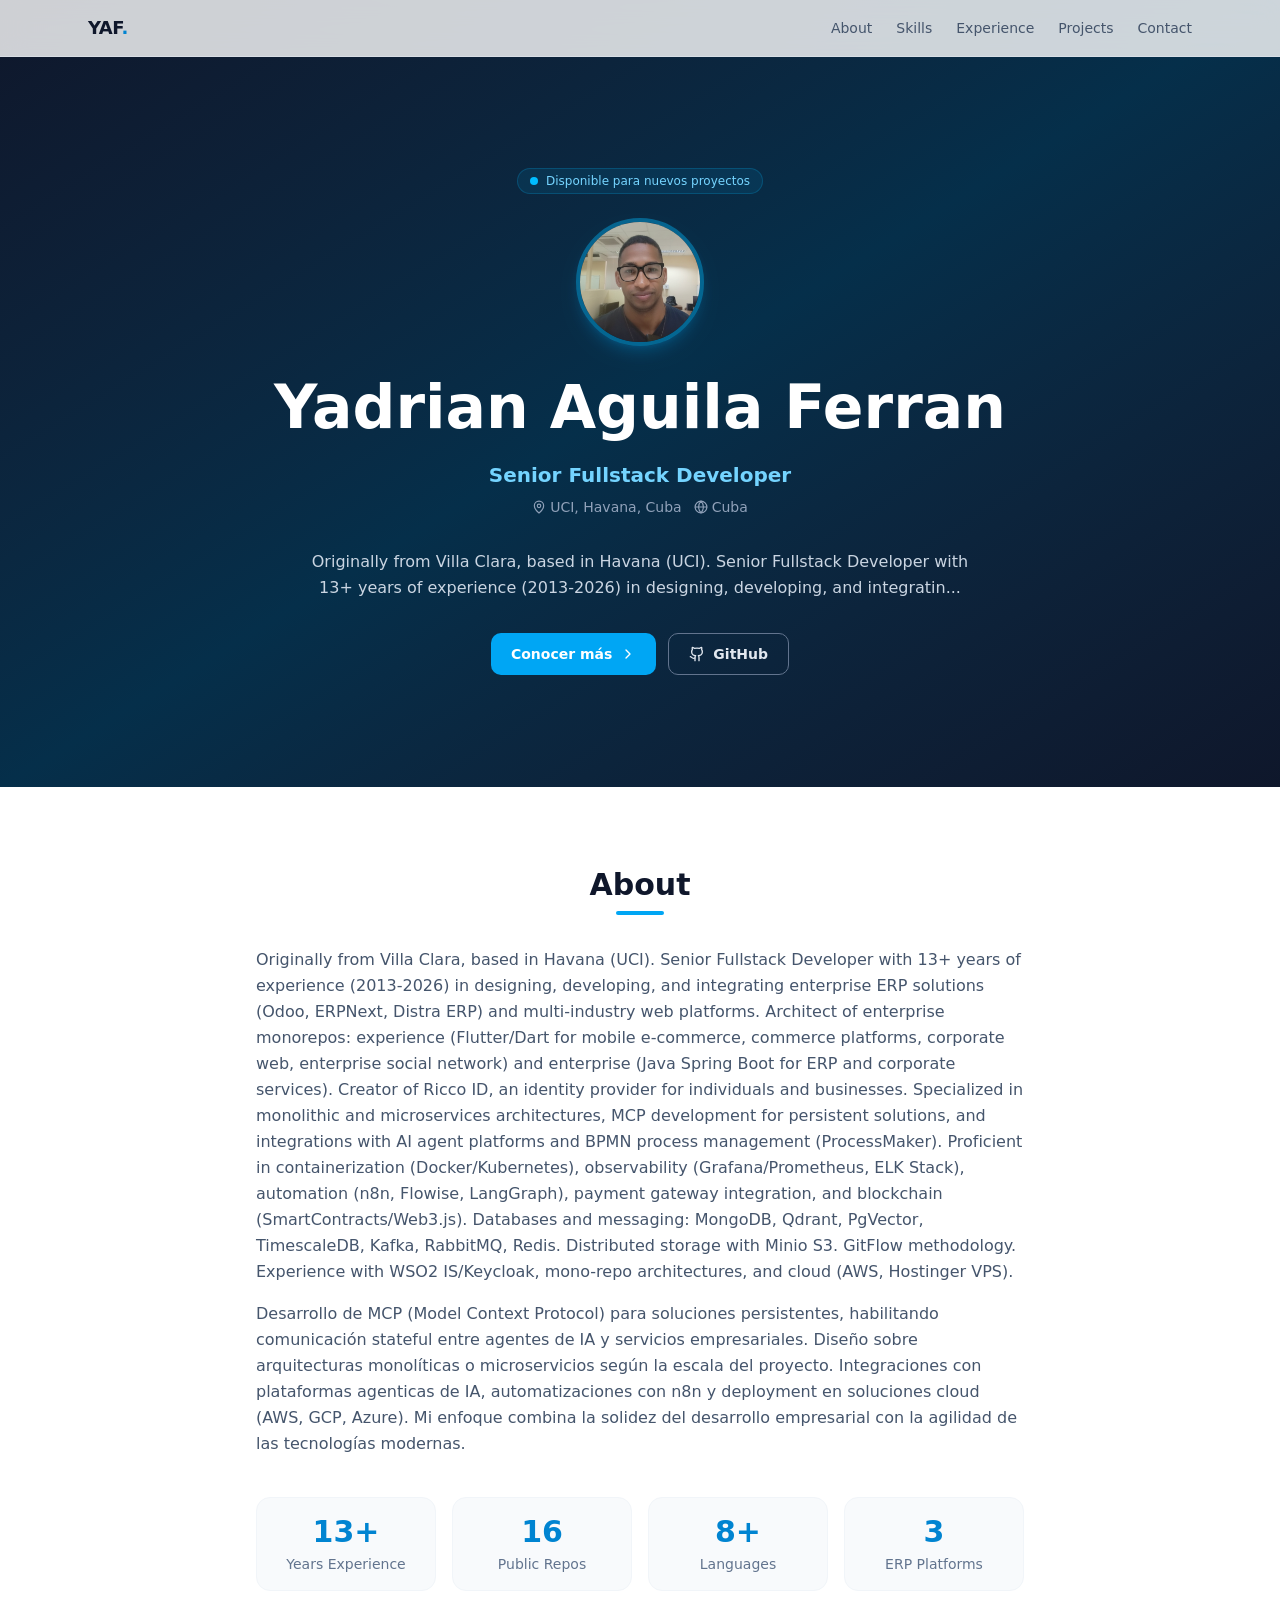
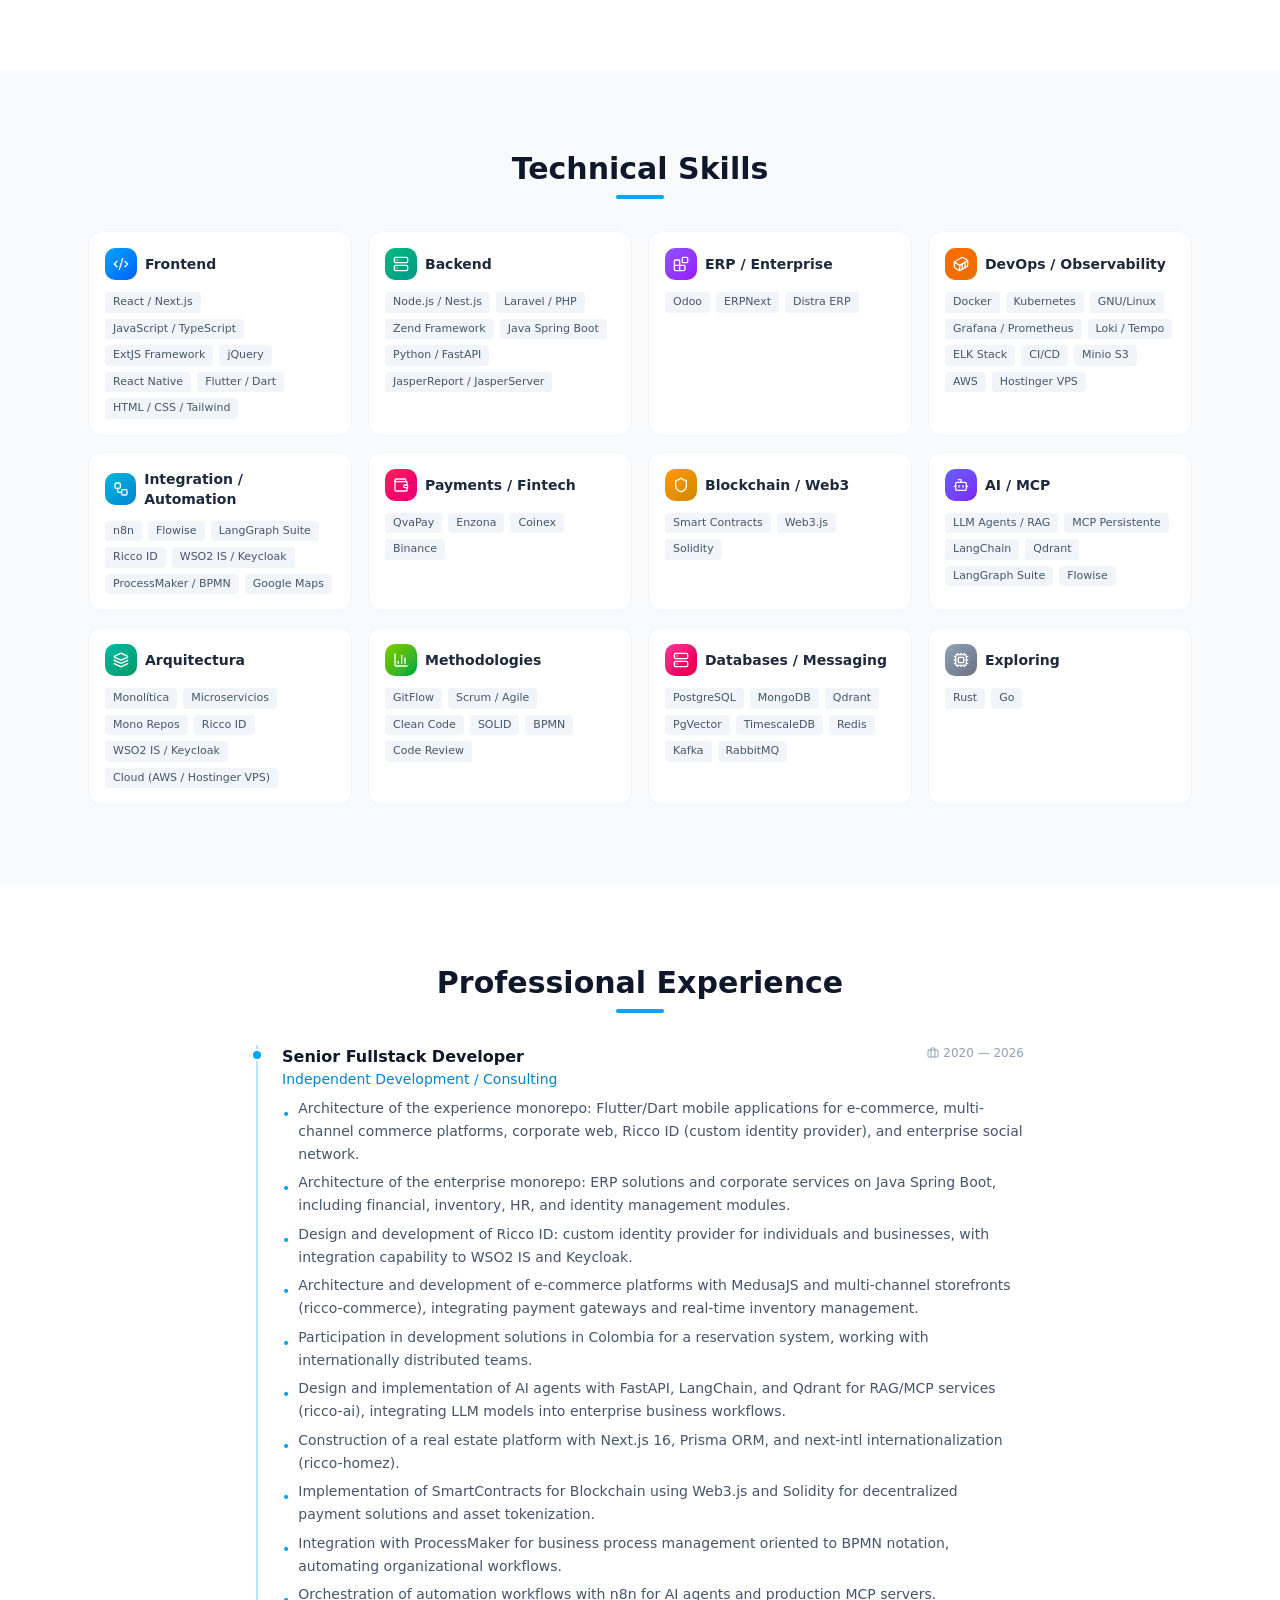
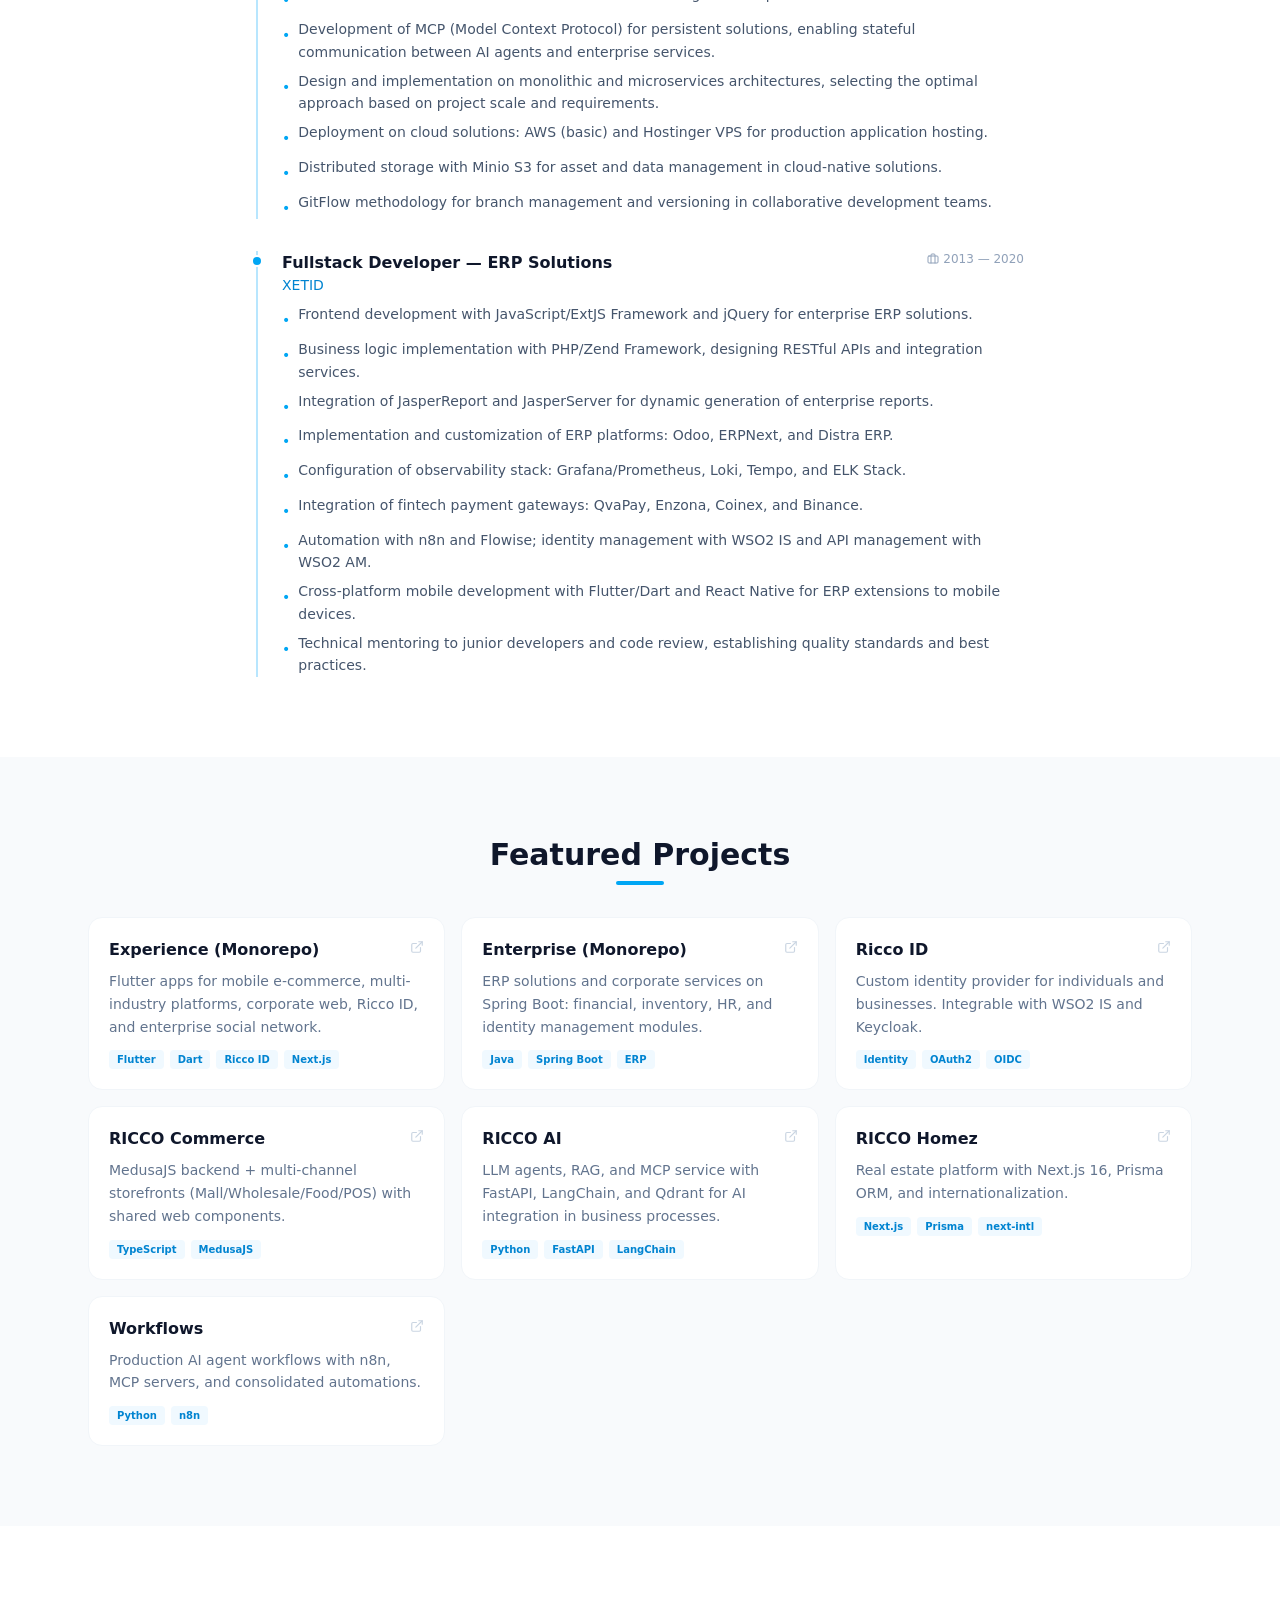
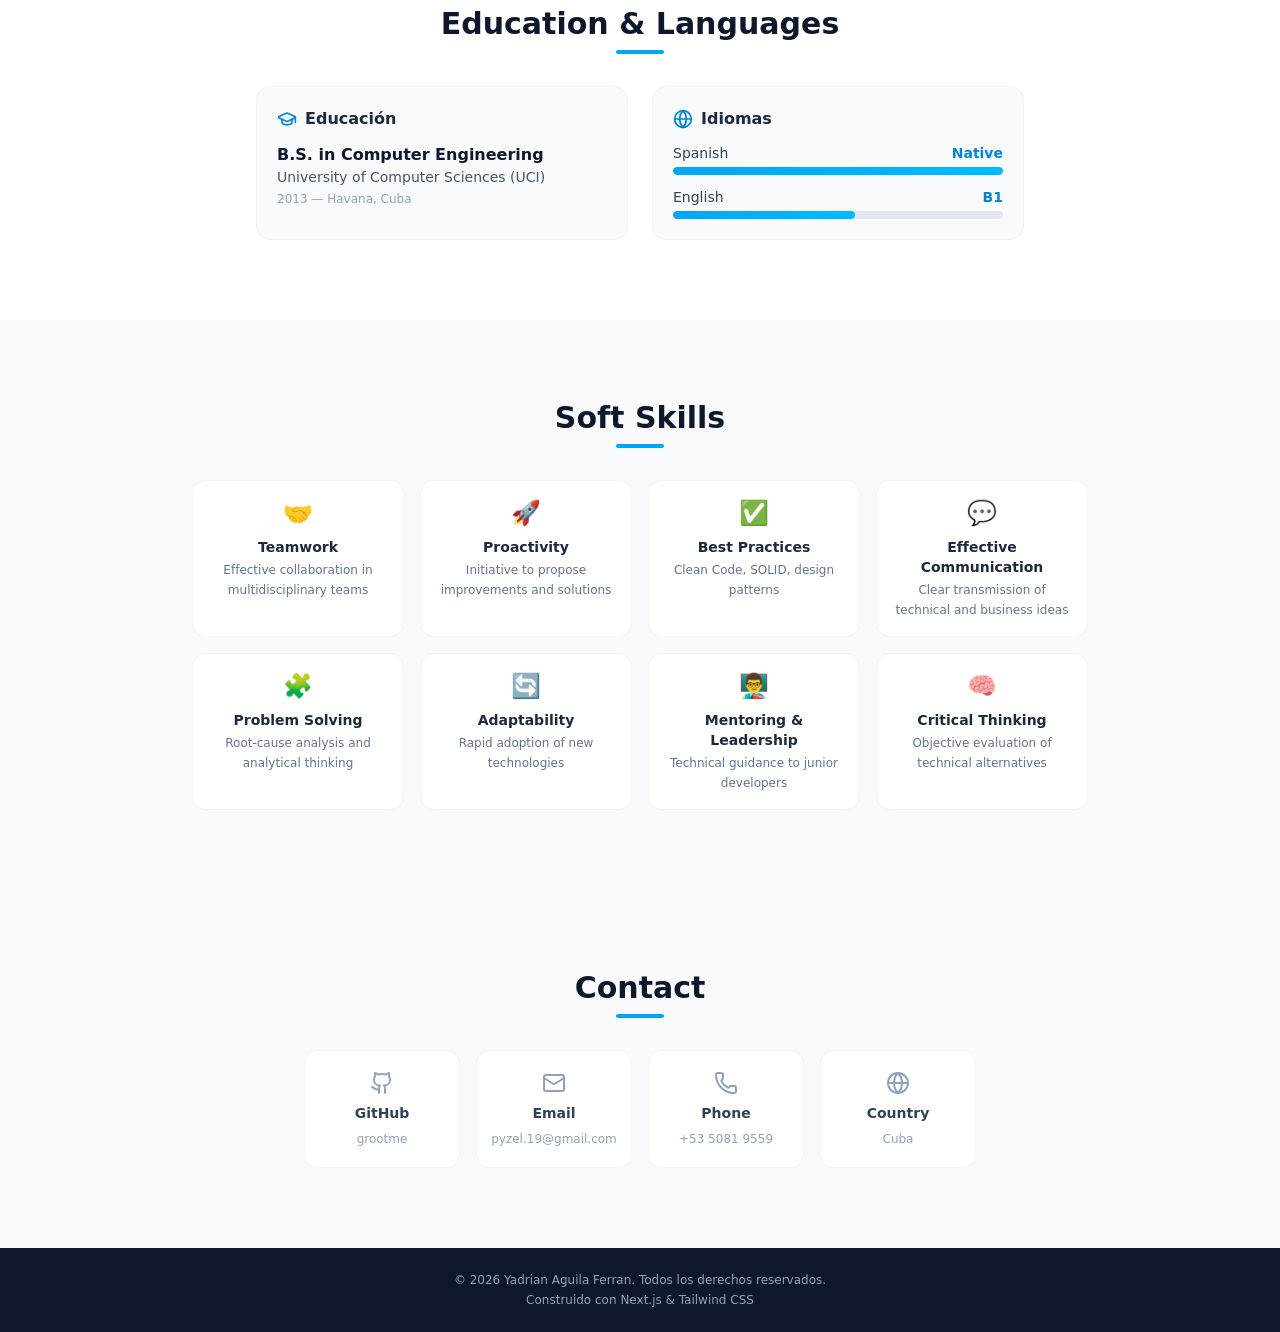
==== commit 15ead55c: "feat: show location + country (Cuba) in Hero section (es+en)" ====
--- a/en/index.html
+++ b/en/index.html
@@ -1 +1 @@
-<!DOCTYPE html><!--n6PTXkpzRURHdIm_I_r0t--><html lang="es"><head><meta charSet="utf-8"/><meta name="viewport" content="width=device-width, initial-scale=1"/><link rel="preload" href="/_next/static/media/83afe278b6a6bb3c-s.p.3a6ba036.woff2" as="font" crossorigin="" type="font/woff2"/><link rel="preload" as="image" href="/photo.png"/><link rel="stylesheet" href="/_next/static/chunks/d41ba60faff93bff.css" data-precedence="next"/><link rel="stylesheet" href="/_next/static/chunks/c4dbb0354847479f.css" data-precedence="next"/><link rel="preload" as="script" fetchPriority="low" href="/_next/static/chunks/32d40b0207d86ed6.js"/><script src="/_next/static/chunks/338356ee6def59e1.js" async=""></script><script src="/_next/static/chunks/8ad8d8c21f1bbade.js" async=""></script><script src="/_next/static/chunks/turbopack-e0853cc94d6ba2ac.js" async=""></script><script src="/_next/static/chunks/680527dd3eeb3b68.js" async=""></script><script src="/_next/static/chunks/4b935edd0cea1ee3.js" async=""></script><script src="/_next/static/chunks/1c577ec45ff4c3f3.js" async=""></script><script src="/_next/static/chunks/8c79d5d268a63885.js" async=""></script><meta name="next-size-adjust" content=""/><title>Yadrian Aguila Ferran — Senior Fullstack Developer</title><meta name="description" content="Portafolio profesional de Yadrian Aguila Ferran. Senior Fullstack Developer con +10 años de experiencia en ERP, arquitecturas web, cloud y movil."/><meta name="author" content="Yadrian Aguila Ferran"/><meta name="keywords" content="Yadrian Aguila Ferran,Fullstack Developer,Senior Developer,Next.js,Node.js,Laravel,ERP,Docker,Kubernetes"/><meta property="og:title" content="Yadrian Aguila Ferran — Senior Fullstack Developer"/><meta property="og:description" content="Portafolio profesional. Senior Fullstack Developer con +10 años de experiencia."/><meta property="og:type" content="website"/><meta name="twitter:card" content="summary"/><meta name="twitter:title" content="Yadrian Aguila Ferran — Senior Fullstack Developer"/><meta name="twitter:description" content="Portafolio profesional. Senior Fullstack Developer con +10 años de experiencia."/><script src="/_next/static/chunks/a6dad97d9634a72d.js" noModule=""></script></head><body class="inter_fe8b9d92-module__LINzvG__variable antialiased"><div hidden=""><!--$--><!--/$--></div><div class="min-h-screen flex flex-col bg-white font-[var(--font-inter)]"><nav class="fixed top-0 inset-x-0 z-50 bg-white/80 backdrop-blur-md border-b border-slate-200/60"><div class="max-w-6xl mx-auto flex items-center justify-between px-4 sm:px-6 h-14"><a href="#" class="font-bold text-lg tracking-tight text-slate-900">YAF<span class="text-sky-600">.</span></a><ul class="hidden md:flex gap-6 text-sm font-medium text-slate-600"><li><a href="#about" class="hover:text-sky-600 transition-colors">About</a></li><li><a href="#skills" class="hover:text-sky-600 transition-colors">Skills</a></li><li><a href="#experience" class="hover:text-sky-600 transition-colors">Experience</a></li><li><a href="#projects" class="hover:text-sky-600 transition-colors">Projects</a></li><li><a href="#contact" class="hover:text-sky-600 transition-colors">Contact</a></li></ul><button class="md:hidden p-2 text-slate-600" aria-label="Menu"><svg width="24" height="24" fill="none" stroke="currentColor" stroke-width="2"><path d="M4 6h16M4 12h16M4 18h16"></path></svg></button></div></nav><main class="flex-1"><section class="relative pt-14 overflow-hidden"><div class="absolute inset-0 bg-gradient-to-br from-slate-900 via-sky-950 to-slate-900"></div><div class="absolute inset-0 opacity-20 bg-[radial-gradient(ellipse_at_top_right,_var(--tw-gradient-stops))] from-sky-400 via-transparent to-transparent"></div><div class="relative max-w-6xl mx-auto px-4 sm:px-6 py-20 sm:py-28 text-center"><div class="inline-flex items-center gap-2 px-3 py-1 rounded-full bg-sky-500/10 border border-sky-400/20 text-sky-300 text-xs font-medium mb-6"><span class="w-2 h-2 rounded-full bg-sky-400 animate-pulse"></span>Disponible para nuevos proyectos</div><img src="/photo.png" alt="Yadrian Aguila Ferran" class="w-28 h-28 sm:w-32 sm:h-32 rounded-full object-cover border-4 border-sky-400/40 shadow-lg shadow-sky-500/20 mx-auto mb-6"/><h1 class="text-4xl sm:text-5xl lg:text-6xl font-extrabold text-white leading-tight mb-4">Yadrian Aguila Ferran</h1><p class="text-lg sm:text-xl text-sky-300 font-semibold mb-6">Senior Fullstack Developer</p><p class="max-w-2xl mx-auto text-slate-300 text-sm sm:text-base leading-relaxed mb-8">Originally from Villa Clara, based in Havana (UCI). Senior Fullstack Developer with 13+ years of experience (2013-2026) in designing, developing, and integratin<!-- -->...</p><div class="flex flex-wrap justify-center gap-3"><a href="#about" class="inline-flex items-center gap-2 px-5 py-2.5 rounded-lg bg-sky-500 text-white font-semibold text-sm hover:bg-sky-400 transition">Conocer más <svg xmlns="http://www.w3.org/2000/svg" width="16" height="16" viewBox="0 0 24 24" fill="none" stroke="currentColor" stroke-width="2" stroke-linecap="round" stroke-linejoin="round" class="lucide lucide-chevron-right" aria-hidden="true"><path d="m9 18 6-6-6-6"></path></svg></a><a href="https://github.com/grootme" target="_blank" rel="noopener noreferrer" class="inline-flex items-center gap-2 px-5 py-2.5 rounded-lg border border-slate-500 text-slate-200 font-semibold text-sm hover:border-sky-400 hover:text-sky-300 transition"><svg xmlns="http://www.w3.org/2000/svg" width="16" height="16" viewBox="0 0 24 24" fill="none" stroke="currentColor" stroke-width="2" stroke-linecap="round" stroke-linejoin="round" class="lucide lucide-github" aria-hidden="true"><path d="M15 22v-4a4.8 4.8 0 0 0-1-3.5c3 0 6-2 6-5.5.08-1.25-.27-2.48-1-3.5.28-1.15.28-2.35 0-3.5 0 0-1 0-3 1.5-2.64-.5-5.36-.5-8 0C6 2 5 2 5 2c-.3 1.15-.3 2.35 0 3.5A5.403 5.403 0 0 0 4 9c0 3.5 3 5.5 6 5.5-.39.49-.68 1.05-.85 1.65-.17.6-.22 1.23-.15 1.85v4"></path><path d="M9 18c-4.51 2-5-2-7-2"></path></svg> GitHub</a></div></div></section><section id="about" class="py-16 sm:py-20 bg-white"><div class="max-w-6xl mx-auto px-4 sm:px-6"><div class="mb-8 text-center"><h2 class="text-2xl sm:text-3xl font-extrabold text-slate-900">About</h2><div class="mt-2 mx-auto w-12 h-1 rounded-full bg-sky-500"></div></div><div class="max-w-3xl mx-auto text-slate-600 text-sm sm:text-base leading-relaxed space-y-4"><p>Originally from Villa Clara, based in Havana (UCI). Senior Fullstack Developer with 13+ years of experience (2013-2026) in designing, developing, and integrating enterprise ERP solutions (Odoo, ERPNext, Distra ERP) and multi-industry web platforms. Architect of enterprise monorepos: experience (Flutter/Dart for mobile e-commerce, commerce platforms, corporate web, enterprise social network) and enterprise (Java Spring Boot for ERP and corporate services). Creator of Ricco ID, an identity provider for individuals and businesses. Specialized in monolithic and microservices architectures, MCP development for persistent solutions, and integrations with AI agent platforms and BPMN process management (ProcessMaker). Proficient in containerization (Docker/Kubernetes), observability (Grafana/Prometheus, ELK Stack), automation (n8n, Flowise, LangGraph), payment gateway integration, and blockchain (SmartContracts/Web3.js). Databases and messaging: MongoDB, Qdrant, PgVector, TimescaleDB, Kafka, RabbitMQ, Redis. Distributed storage with Minio S3. GitFlow methodology. Experience with WSO2 IS/Keycloak, mono-repo architectures, and cloud (AWS, Hostinger VPS).</p><p>Desarrollo de MCP (Model Context Protocol) para soluciones persistentes, habilitando comunicación stateful entre agentes de IA y servicios empresariales. Diseño sobre arquitecturas monolíticas o microservicios según la escala del proyecto. Integraciones con plataformas agenticas de IA, automatizaciones con n8n y deployment en soluciones cloud (AWS, GCP, Azure). Mi enfoque combina la solidez del desarrollo empresarial con la agilidad de las tecnologías modernas.</p></div><div class="grid grid-cols-2 sm:grid-cols-4 gap-4 mt-10 max-w-3xl mx-auto"><div class="text-center p-4 rounded-xl bg-slate-50 border border-slate-100"><div class="text-2xl sm:text-3xl font-extrabold text-sky-600">13+</div><div class="text-xs sm:text-sm text-slate-500 mt-1">Years Experience</div></div><div class="text-center p-4 rounded-xl bg-slate-50 border border-slate-100"><div class="text-2xl sm:text-3xl font-extrabold text-sky-600">16</div><div class="text-xs sm:text-sm text-slate-500 mt-1">Public Repos</div></div><div class="text-center p-4 rounded-xl bg-slate-50 border border-slate-100"><div class="text-2xl sm:text-3xl font-extrabold text-sky-600">8+</div><div class="text-xs sm:text-sm text-slate-500 mt-1">Languages</div></div><div class="text-center p-4 rounded-xl bg-slate-50 border border-slate-100"><div class="text-2xl sm:text-3xl font-extrabold text-sky-600">3</div><div class="text-xs sm:text-sm text-slate-500 mt-1">ERP Platforms</div></div></div></div></section><section id="skills" class="py-16 sm:py-20 bg-slate-50"><div class="max-w-6xl mx-auto px-4 sm:px-6"><div class="mb-8 text-center"><h2 class="text-2xl sm:text-3xl font-extrabold text-slate-900">Technical Skills</h2><div class="mt-2 mx-auto w-12 h-1 rounded-full bg-sky-500"></div></div><div class="grid sm:grid-cols-2 lg:grid-cols-4 gap-4"><div class="bg-white rounded-xl border border-slate-100 p-4 hover:shadow-md transition-shadow"><div class="flex items-center gap-2 mb-3"><div class="w-8 h-8 rounded-lg bg-gradient-to-br from-sky-500 to-blue-600 flex items-center justify-center"><svg xmlns="http://www.w3.org/2000/svg" width="16" height="16" viewBox="0 0 24 24" fill="none" stroke="currentColor" stroke-width="2" stroke-linecap="round" stroke-linejoin="round" class="lucide lucide-code-xml text-white" aria-hidden="true"><path d="m18 16 4-4-4-4"></path><path d="m6 8-4 4 4 4"></path><path d="m14.5 4-5 16"></path></svg></div><h3 class="font-semibold text-sm text-slate-800">Frontend</h3></div><div class="flex flex-wrap gap-1.5"><span class="px-2 py-0.5 rounded text-[11px] font-medium bg-slate-100 text-slate-600">React / Next.js</span><span class="px-2 py-0.5 rounded text-[11px] font-medium bg-slate-100 text-slate-600">JavaScript / TypeScript</span><span class="px-2 py-0.5 rounded text-[11px] font-medium bg-slate-100 text-slate-600">ExtJS Framework</span><span class="px-2 py-0.5 rounded text-[11px] font-medium bg-slate-100 text-slate-600">jQuery</span><span class="px-2 py-0.5 rounded text-[11px] font-medium bg-slate-100 text-slate-600">React Native</span><span class="px-2 py-0.5 rounded text-[11px] font-medium bg-slate-100 text-slate-600">Flutter / Dart</span><span class="px-2 py-0.5 rounded text-[11px] font-medium bg-slate-100 text-slate-600">HTML / CSS / Tailwind</span></div></div><div class="bg-white rounded-xl border border-slate-100 p-4 hover:shadow-md transition-shadow"><div class="flex items-center gap-2 mb-3"><div class="w-8 h-8 rounded-lg bg-gradient-to-br from-emerald-500 to-teal-600 flex items-center justify-center"><svg xmlns="http://www.w3.org/2000/svg" width="16" height="16" viewBox="0 0 24 24" fill="none" stroke="currentColor" stroke-width="2" stroke-linecap="round" stroke-linejoin="round" class="lucide lucide-server text-white" aria-hidden="true"><rect width="20" height="8" x="2" y="2" rx="2" ry="2"></rect><rect width="20" height="8" x="2" y="14" rx="2" ry="2"></rect><line x1="6" x2="6.01" y1="6" y2="6"></line><line x1="6" x2="6.01" y1="18" y2="18"></line></svg></div><h3 class="font-semibold text-sm text-slate-800">Backend</h3></div><div class="flex flex-wrap gap-1.5"><span class="px-2 py-0.5 rounded text-[11px] font-medium bg-slate-100 text-slate-600">Node.js / Nest.js</span><span class="px-2 py-0.5 rounded text-[11px] font-medium bg-slate-100 text-slate-600">Laravel / PHP</span><span class="px-2 py-0.5 rounded text-[11px] font-medium bg-slate-100 text-slate-600">Zend Framework</span><span class="px-2 py-0.5 rounded text-[11px] font-medium bg-slate-100 text-slate-600">Java Spring Boot</span><span class="px-2 py-0.5 rounded text-[11px] font-medium bg-slate-100 text-slate-600">Python / FastAPI</span><span class="px-2 py-0.5 rounded text-[11px] font-medium bg-slate-100 text-slate-600">JasperReport / JasperServer</span></div></div><div class="bg-white rounded-xl border border-slate-100 p-4 hover:shadow-md transition-shadow"><div class="flex items-center gap-2 mb-3"><div class="w-8 h-8 rounded-lg bg-gradient-to-br from-violet-500 to-purple-600 flex items-center justify-center"><svg xmlns="http://www.w3.org/2000/svg" width="16" height="16" viewBox="0 0 24 24" fill="none" stroke="currentColor" stroke-width="2" stroke-linecap="round" stroke-linejoin="round" class="lucide lucide-blocks text-white" aria-hidden="true"><path d="M10 22V7a1 1 0 0 0-1-1H4a2 2 0 0 0-2 2v12a2 2 0 0 0 2 2h12a2 2 0 0 0 2-2v-5a1 1 0 0 0-1-1H2"></path><rect x="14" y="2" width="8" height="8" rx="1"></rect></svg></div><h3 class="font-semibold text-sm text-slate-800">ERP / Enterprise</h3></div><div class="flex flex-wrap gap-1.5"><span class="px-2 py-0.5 rounded text-[11px] font-medium bg-slate-100 text-slate-600">Odoo</span><span class="px-2 py-0.5 rounded text-[11px] font-medium bg-slate-100 text-slate-600">ERPNext</span><span class="px-2 py-0.5 rounded text-[11px] font-medium bg-slate-100 text-slate-600">Distra ERP</span></div></div><div class="bg-white rounded-xl border border-slate-100 p-4 hover:shadow-md transition-shadow"><div class="flex items-center gap-2 mb-3"><div class="w-8 h-8 rounded-lg bg-gradient-to-br from-orange-500 to-amber-600 flex items-center justify-center"><svg xmlns="http://www.w3.org/2000/svg" width="16" height="16" viewBox="0 0 24 24" fill="none" stroke="currentColor" stroke-width="2" stroke-linecap="round" stroke-linejoin="round" class="lucide lucide-container text-white" aria-hidden="true"><path d="M22 7.7c0-.6-.4-1.2-.8-1.5l-6.3-3.9a1.72 1.72 0 0 0-1.7 0l-10.3 6c-.5.2-.9.8-.9 1.4v6.6c0 .5.4 1.2.8 1.5l6.3 3.9a1.72 1.72 0 0 0 1.7 0l10.3-6c.5-.3.9-1 .9-1.5Z"></path><path d="M10 21.9V14L2.1 9.1"></path><path d="m10 14 11.9-6.9"></path><path d="M14 19.8v-8.1"></path><path d="M18 17.5V9.4"></path></svg></div><h3 class="font-semibold text-sm text-slate-800">DevOps / Observability</h3></div><div class="flex flex-wrap gap-1.5"><span class="px-2 py-0.5 rounded text-[11px] font-medium bg-slate-100 text-slate-600">Docker</span><span class="px-2 py-0.5 rounded text-[11px] font-medium bg-slate-100 text-slate-600">Kubernetes</span><span class="px-2 py-0.5 rounded text-[11px] font-medium bg-slate-100 text-slate-600">GNU/Linux</span><span class="px-2 py-0.5 rounded text-[11px] font-medium bg-slate-100 text-slate-600">Grafana / Prometheus</span><span class="px-2 py-0.5 rounded text-[11px] font-medium bg-slate-100 text-slate-600">Loki / Tempo</span><span class="px-2 py-0.5 rounded text-[11px] font-medium bg-slate-100 text-slate-600">ELK Stack</span><span class="px-2 py-0.5 rounded text-[11px] font-medium bg-slate-100 text-slate-600">CI/CD</span><span class="px-2 py-0.5 rounded text-[11px] font-medium bg-slate-100 text-slate-600">Minio S3</span><span class="px-2 py-0.5 rounded text-[11px] font-medium bg-slate-100 text-slate-600">AWS</span><span class="px-2 py-0.5 rounded text-[11px] font-medium bg-slate-100 text-slate-600">Hostinger VPS</span></div></div><div class="bg-white rounded-xl border border-slate-100 p-4 hover:shadow-md transition-shadow"><div class="flex items-center gap-2 mb-3"><div class="w-8 h-8 rounded-lg bg-gradient-to-br from-cyan-500 to-sky-600 flex items-center justify-center"><svg xmlns="http://www.w3.org/2000/svg" width="16" height="16" viewBox="0 0 24 24" fill="none" stroke="currentColor" stroke-width="2" stroke-linecap="round" stroke-linejoin="round" class="lucide lucide-workflow text-white" aria-hidden="true"><rect width="8" height="8" x="3" y="3" rx="2"></rect><path d="M7 11v4a2 2 0 0 0 2 2h4"></path><rect width="8" height="8" x="13" y="13" rx="2"></rect></svg></div><h3 class="font-semibold text-sm text-slate-800">Integration / Automation</h3></div><div class="flex flex-wrap gap-1.5"><span class="px-2 py-0.5 rounded text-[11px] font-medium bg-slate-100 text-slate-600">n8n</span><span class="px-2 py-0.5 rounded text-[11px] font-medium bg-slate-100 text-slate-600">Flowise</span><span class="px-2 py-0.5 rounded text-[11px] font-medium bg-slate-100 text-slate-600">LangGraph Suite</span><span class="px-2 py-0.5 rounded text-[11px] font-medium bg-slate-100 text-slate-600">Ricco ID</span><span class="px-2 py-0.5 rounded text-[11px] font-medium bg-slate-100 text-slate-600">WSO2 IS / Keycloak</span><span class="px-2 py-0.5 rounded text-[11px] font-medium bg-slate-100 text-slate-600">ProcessMaker / BPMN</span><span class="px-2 py-0.5 rounded text-[11px] font-medium bg-slate-100 text-slate-600">Google Maps</span></div></div><div class="bg-white rounded-xl border border-slate-100 p-4 hover:shadow-md transition-shadow"><div class="flex items-center gap-2 mb-3"><div class="w-8 h-8 rounded-lg bg-gradient-to-br from-rose-500 to-pink-600 flex items-center justify-center"><svg xmlns="http://www.w3.org/2000/svg" width="16" height="16" viewBox="0 0 24 24" fill="none" stroke="currentColor" stroke-width="2" stroke-linecap="round" stroke-linejoin="round" class="lucide lucide-wallet text-white" aria-hidden="true"><path d="M19 7V4a1 1 0 0 0-1-1H5a2 2 0 0 0 0 4h15a1 1 0 0 1 1 1v4h-3a2 2 0 0 0 0 4h3a1 1 0 0 0 1-1v-2a1 1 0 0 0-1-1"></path><path d="M3 5v14a2 2 0 0 0 2 2h15a1 1 0 0 0 1-1v-4"></path></svg></div><h3 class="font-semibold text-sm text-slate-800">Payments / Fintech</h3></div><div class="flex flex-wrap gap-1.5"><span class="px-2 py-0.5 rounded text-[11px] font-medium bg-slate-100 text-slate-600">QvaPay</span><span class="px-2 py-0.5 rounded text-[11px] font-medium bg-slate-100 text-slate-600">Enzona</span><span class="px-2 py-0.5 rounded text-[11px] font-medium bg-slate-100 text-slate-600">Coinex</span><span class="px-2 py-0.5 rounded text-[11px] font-medium bg-slate-100 text-slate-600">Binance</span></div></div><div class="bg-white rounded-xl border border-slate-100 p-4 hover:shadow-md transition-shadow"><div class="flex items-center gap-2 mb-3"><div class="w-8 h-8 rounded-lg bg-gradient-to-br from-amber-500 to-yellow-600 flex items-center justify-center"><svg xmlns="http://www.w3.org/2000/svg" width="16" height="16" viewBox="0 0 24 24" fill="none" stroke="currentColor" stroke-width="2" stroke-linecap="round" stroke-linejoin="round" class="lucide lucide-shield text-white" aria-hidden="true"><path d="M20 13c0 5-3.5 7.5-7.66 8.95a1 1 0 0 1-.67-.01C7.5 20.5 4 18 4 13V6a1 1 0 0 1 1-1c2 0 4.5-1.2 6.24-2.72a1.17 1.17 0 0 1 1.52 0C14.51 3.81 17 5 19 5a1 1 0 0 1 1 1z"></path></svg></div><h3 class="font-semibold text-sm text-slate-800">Blockchain / Web3</h3></div><div class="flex flex-wrap gap-1.5"><span class="px-2 py-0.5 rounded text-[11px] font-medium bg-slate-100 text-slate-600">Smart Contracts</span><span class="px-2 py-0.5 rounded text-[11px] font-medium bg-slate-100 text-slate-600">Web3.js</span><span class="px-2 py-0.5 rounded text-[11px] font-medium bg-slate-100 text-slate-600">Solidity</span></div></div><div class="bg-white rounded-xl border border-slate-100 p-4 hover:shadow-md transition-shadow"><div class="flex items-center gap-2 mb-3"><div class="w-8 h-8 rounded-lg bg-gradient-to-br from-indigo-500 to-violet-600 flex items-center justify-center"><svg xmlns="http://www.w3.org/2000/svg" width="16" height="16" viewBox="0 0 24 24" fill="none" stroke="currentColor" stroke-width="2" stroke-linecap="round" stroke-linejoin="round" class="lucide lucide-bot text-white" aria-hidden="true"><path d="M12 8V4H8"></path><rect width="16" height="12" x="4" y="8" rx="2"></rect><path d="M2 14h2"></path><path d="M20 14h2"></path><path d="M15 13v2"></path><path d="M9 13v2"></path></svg></div><h3 class="font-semibold text-sm text-slate-800">AI / MCP</h3></div><div class="flex flex-wrap gap-1.5"><span class="px-2 py-0.5 rounded text-[11px] font-medium bg-slate-100 text-slate-600">LLM Agents / RAG</span><span class="px-2 py-0.5 rounded text-[11px] font-medium bg-slate-100 text-slate-600">MCP Persistente</span><span class="px-2 py-0.5 rounded text-[11px] font-medium bg-slate-100 text-slate-600">LangChain</span><span class="px-2 py-0.5 rounded text-[11px] font-medium bg-slate-100 text-slate-600">Qdrant</span><span class="px-2 py-0.5 rounded text-[11px] font-medium bg-slate-100 text-slate-600">LangGraph Suite</span><span class="px-2 py-0.5 rounded text-[11px] font-medium bg-slate-100 text-slate-600">Flowise</span></div></div><div class="bg-white rounded-xl border border-slate-100 p-4 hover:shadow-md transition-shadow"><div class="flex items-center gap-2 mb-3"><div class="w-8 h-8 rounded-lg bg-gradient-to-br from-teal-500 to-emerald-600 flex items-center justify-center"><svg xmlns="http://www.w3.org/2000/svg" width="16" height="16" viewBox="0 0 24 24" fill="none" stroke="currentColor" stroke-width="2" stroke-linecap="round" stroke-linejoin="round" class="lucide lucide-layers text-white" aria-hidden="true"><path d="M12.83 2.18a2 2 0 0 0-1.66 0L2.6 6.08a1 1 0 0 0 0 1.83l8.58 3.91a2 2 0 0 0 1.66 0l8.58-3.9a1 1 0 0 0 0-1.83z"></path><path d="M2 12a1 1 0 0 0 .58.91l8.6 3.91a2 2 0 0 0 1.65 0l8.58-3.9A1 1 0 0 0 22 12"></path><path d="M2 17a1 1 0 0 0 .58.91l8.6 3.91a2 2 0 0 0 1.65 0l8.58-3.9A1 1 0 0 0 22 17"></path></svg></div><h3 class="font-semibold text-sm text-slate-800">Arquitectura</h3></div><div class="flex flex-wrap gap-1.5"><span class="px-2 py-0.5 rounded text-[11px] font-medium bg-slate-100 text-slate-600">Monolítica</span><span class="px-2 py-0.5 rounded text-[11px] font-medium bg-slate-100 text-slate-600">Microservicios</span><span class="px-2 py-0.5 rounded text-[11px] font-medium bg-slate-100 text-slate-600">Mono Repos</span><span class="px-2 py-0.5 rounded text-[11px] font-medium bg-slate-100 text-slate-600">Ricco ID</span><span class="px-2 py-0.5 rounded text-[11px] font-medium bg-slate-100 text-slate-600">WSO2 IS / Keycloak</span><span class="px-2 py-0.5 rounded text-[11px] font-medium bg-slate-100 text-slate-600">Cloud (AWS / Hostinger VPS)</span></div></div><div class="bg-white rounded-xl border border-slate-100 p-4 hover:shadow-md transition-shadow"><div class="flex items-center gap-2 mb-3"><div class="w-8 h-8 rounded-lg bg-gradient-to-br from-lime-500 to-green-600 flex items-center justify-center"><svg xmlns="http://www.w3.org/2000/svg" width="16" height="16" viewBox="0 0 24 24" fill="none" stroke="currentColor" stroke-width="2" stroke-linecap="round" stroke-linejoin="round" class="lucide lucide-chart-column text-white" aria-hidden="true"><path d="M3 3v16a2 2 0 0 0 2 2h16"></path><path d="M18 17V9"></path><path d="M13 17V5"></path><path d="M8 17v-3"></path></svg></div><h3 class="font-semibold text-sm text-slate-800">Methodologies</h3></div><div class="flex flex-wrap gap-1.5"><span class="px-2 py-0.5 rounded text-[11px] font-medium bg-slate-100 text-slate-600">GitFlow</span><span class="px-2 py-0.5 rounded text-[11px] font-medium bg-slate-100 text-slate-600">Scrum / Agile</span><span class="px-2 py-0.5 rounded text-[11px] font-medium bg-slate-100 text-slate-600">Clean Code</span><span class="px-2 py-0.5 rounded text-[11px] font-medium bg-slate-100 text-slate-600">SOLID</span><span class="px-2 py-0.5 rounded text-[11px] font-medium bg-slate-100 text-slate-600">BPMN</span><span class="px-2 py-0.5 rounded text-[11px] font-medium bg-slate-100 text-slate-600">Code Review</span></div></div><div class="bg-white rounded-xl border border-slate-100 p-4 hover:shadow-md transition-shadow"><div class="flex items-center gap-2 mb-3"><div class="w-8 h-8 rounded-lg bg-gradient-to-br from-pink-500 to-rose-600 flex items-center justify-center"><svg xmlns="http://www.w3.org/2000/svg" width="16" height="16" viewBox="0 0 24 24" fill="none" stroke="currentColor" stroke-width="2" stroke-linecap="round" stroke-linejoin="round" class="lucide lucide-server text-white" aria-hidden="true"><rect width="20" height="8" x="2" y="2" rx="2" ry="2"></rect><rect width="20" height="8" x="2" y="14" rx="2" ry="2"></rect><line x1="6" x2="6.01" y1="6" y2="6"></line><line x1="6" x2="6.01" y1="18" y2="18"></line></svg></div><h3 class="font-semibold text-sm text-slate-800">Databases / Messaging</h3></div><div class="flex flex-wrap gap-1.5"><span class="px-2 py-0.5 rounded text-[11px] font-medium bg-slate-100 text-slate-600">PostgreSQL</span><span class="px-2 py-0.5 rounded text-[11px] font-medium bg-slate-100 text-slate-600">MongoDB</span><span class="px-2 py-0.5 rounded text-[11px] font-medium bg-slate-100 text-slate-600">Qdrant</span><span class="px-2 py-0.5 rounded text-[11px] font-medium bg-slate-100 text-slate-600">PgVector</span><span class="px-2 py-0.5 rounded text-[11px] font-medium bg-slate-100 text-slate-600">TimescaleDB</span><span class="px-2 py-0.5 rounded text-[11px] font-medium bg-slate-100 text-slate-600">Redis</span><span class="px-2 py-0.5 rounded text-[11px] font-medium bg-slate-100 text-slate-600">Kafka</span><span class="px-2 py-0.5 rounded text-[11px] font-medium bg-slate-100 text-slate-600">RabbitMQ</span></div></div><div class="bg-white rounded-xl border border-slate-100 p-4 hover:shadow-md transition-shadow"><div class="flex items-center gap-2 mb-3"><div class="w-8 h-8 rounded-lg bg-gradient-to-br from-slate-400 to-gray-500 flex items-center justify-center"><svg xmlns="http://www.w3.org/2000/svg" width="16" height="16" viewBox="0 0 24 24" fill="none" stroke="currentColor" stroke-width="2" stroke-linecap="round" stroke-linejoin="round" class="lucide lucide-cpu text-white" aria-hidden="true"><path d="M12 20v2"></path><path d="M12 2v2"></path><path d="M17 20v2"></path><path d="M17 2v2"></path><path d="M2 12h2"></path><path d="M2 17h2"></path><path d="M2 7h2"></path><path d="M20 12h2"></path><path d="M20 17h2"></path><path d="M20 7h2"></path><path d="M7 20v2"></path><path d="M7 2v2"></path><rect x="4" y="4" width="16" height="16" rx="2"></rect><rect x="8" y="8" width="8" height="8" rx="1"></rect></svg></div><h3 class="font-semibold text-sm text-slate-800">Exploring</h3></div><div class="flex flex-wrap gap-1.5"><span class="px-2 py-0.5 rounded text-[11px] font-medium bg-slate-100 text-slate-600">Rust</span><span class="px-2 py-0.5 rounded text-[11px] font-medium bg-slate-100 text-slate-600">Go</span></div></div></div></div></section><section id="experience" class="py-16 sm:py-20 bg-white"><div class="max-w-6xl mx-auto px-4 sm:px-6"><div class="mb-8 text-center"><h2 class="text-2xl sm:text-3xl font-extrabold text-slate-900">Professional Experience</h2><div class="mt-2 mx-auto w-12 h-1 rounded-full bg-sky-500"></div></div><div class="max-w-3xl mx-auto space-y-8"><div class="relative pl-6 border-l-2 border-sky-200"><div class="absolute -left-[7px] top-1 w-3 h-3 rounded-full bg-sky-500 border-2 border-white"></div><div class="flex flex-col sm:flex-row sm:items-start sm:justify-between mb-1"><div><h3 class="font-bold text-slate-900">Senior Fullstack Developer</h3><p class="text-sky-600 text-sm font-medium">Independent Development / Consulting</p></div><div class="text-xs text-slate-400 mt-1 sm:mt-0 whitespace-nowrap flex items-center gap-1"><svg xmlns="http://www.w3.org/2000/svg" width="12" height="12" viewBox="0 0 24 24" fill="none" stroke="currentColor" stroke-width="2" stroke-linecap="round" stroke-linejoin="round" class="lucide lucide-briefcase" aria-hidden="true"><path d="M16 20V4a2 2 0 0 0-2-2h-4a2 2 0 0 0-2 2v16"></path><rect width="20" height="14" x="2" y="6" rx="2"></rect></svg> <!-- -->2020 — 2026</div></div><ul class="mt-2 space-y-1.5"><li class="text-sm text-slate-600 leading-relaxed flex gap-2"><span class="text-sky-500 mt-1.5 shrink-0">•</span>Architecture of the experience monorepo: Flutter/Dart mobile applications for e-commerce, multi-channel commerce platforms, corporate web, Ricco ID (custom identity provider), and enterprise social network.</li><li class="text-sm text-slate-600 leading-relaxed flex gap-2"><span class="text-sky-500 mt-1.5 shrink-0">•</span>Architecture of the enterprise monorepo: ERP solutions and corporate services on Java Spring Boot, including financial, inventory, HR, and identity management modules.</li><li class="text-sm text-slate-600 leading-relaxed flex gap-2"><span class="text-sky-500 mt-1.5 shrink-0">•</span>Design and development of Ricco ID: custom identity provider for individuals and businesses, with integration capability to WSO2 IS and Keycloak.</li><li class="text-sm text-slate-600 leading-relaxed flex gap-2"><span class="text-sky-500 mt-1.5 shrink-0">•</span>Architecture and development of e-commerce platforms with MedusaJS and multi-channel storefronts (ricco-commerce), integrating payment gateways and real-time inventory management.</li><li class="text-sm text-slate-600 leading-relaxed flex gap-2"><span class="text-sky-500 mt-1.5 shrink-0">•</span>Participation in development solutions in Colombia for a reservation system, working with internationally distributed teams.</li><li class="text-sm text-slate-600 leading-relaxed flex gap-2"><span class="text-sky-500 mt-1.5 shrink-0">•</span>Design and implementation of AI agents with FastAPI, LangChain, and Qdrant for RAG/MCP services (ricco-ai), integrating LLM models into enterprise business workflows.</li><li class="text-sm text-slate-600 leading-relaxed flex gap-2"><span class="text-sky-500 mt-1.5 shrink-0">•</span>Construction of a real estate platform with Next.js 16, Prisma ORM, and next-intl internationalization (ricco-homez).</li><li class="text-sm text-slate-600 leading-relaxed flex gap-2"><span class="text-sky-500 mt-1.5 shrink-0">•</span>Implementation of SmartContracts for Blockchain using Web3.js and Solidity for decentralized payment solutions and asset tokenization.</li><li class="text-sm text-slate-600 leading-relaxed flex gap-2"><span class="text-sky-500 mt-1.5 shrink-0">•</span>Integration with ProcessMaker for business process management oriented to BPMN notation, automating organizational workflows.</li><li class="text-sm text-slate-600 leading-relaxed flex gap-2"><span class="text-sky-500 mt-1.5 shrink-0">•</span>Orchestration of automation workflows with n8n for AI agents and production MCP servers.</li><li class="text-sm text-slate-600 leading-relaxed flex gap-2"><span class="text-sky-500 mt-1.5 shrink-0">•</span>Development of MCP (Model Context Protocol) for persistent solutions, enabling stateful communication between AI agents and enterprise services.</li><li class="text-sm text-slate-600 leading-relaxed flex gap-2"><span class="text-sky-500 mt-1.5 shrink-0">•</span>Design and implementation on monolithic and microservices architectures, selecting the optimal approach based on project scale and requirements.</li><li class="text-sm text-slate-600 leading-relaxed flex gap-2"><span class="text-sky-500 mt-1.5 shrink-0">•</span>Deployment on cloud solutions: AWS (basic) and Hostinger VPS for production application hosting.</li><li class="text-sm text-slate-600 leading-relaxed flex gap-2"><span class="text-sky-500 mt-1.5 shrink-0">•</span>Distributed storage with Minio S3 for asset and data management in cloud-native solutions.</li><li class="text-sm text-slate-600 leading-relaxed flex gap-2"><span class="text-sky-500 mt-1.5 shrink-0">•</span>GitFlow methodology for branch management and versioning in collaborative development teams.</li></ul></div><div class="relative pl-6 border-l-2 border-sky-200"><div class="absolute -left-[7px] top-1 w-3 h-3 rounded-full bg-sky-500 border-2 border-white"></div><div class="flex flex-col sm:flex-row sm:items-start sm:justify-between mb-1"><div><h3 class="font-bold text-slate-900">Fullstack Developer — ERP Solutions</h3><p class="text-sky-600 text-sm font-medium">XETID</p></div><div class="text-xs text-slate-400 mt-1 sm:mt-0 whitespace-nowrap flex items-center gap-1"><svg xmlns="http://www.w3.org/2000/svg" width="12" height="12" viewBox="0 0 24 24" fill="none" stroke="currentColor" stroke-width="2" stroke-linecap="round" stroke-linejoin="round" class="lucide lucide-briefcase" aria-hidden="true"><path d="M16 20V4a2 2 0 0 0-2-2h-4a2 2 0 0 0-2 2v16"></path><rect width="20" height="14" x="2" y="6" rx="2"></rect></svg> <!-- -->2013 — 2020</div></div><ul class="mt-2 space-y-1.5"><li class="text-sm text-slate-600 leading-relaxed flex gap-2"><span class="text-sky-500 mt-1.5 shrink-0">•</span>Frontend development with JavaScript/ExtJS Framework and jQuery for enterprise ERP solutions.</li><li class="text-sm text-slate-600 leading-relaxed flex gap-2"><span class="text-sky-500 mt-1.5 shrink-0">•</span>Business logic implementation with PHP/Zend Framework, designing RESTful APIs and integration services.</li><li class="text-sm text-slate-600 leading-relaxed flex gap-2"><span class="text-sky-500 mt-1.5 shrink-0">•</span>Integration of JasperReport and JasperServer for dynamic generation of enterprise reports.</li><li class="text-sm text-slate-600 leading-relaxed flex gap-2"><span class="text-sky-500 mt-1.5 shrink-0">•</span>Implementation and customization of ERP platforms: Odoo, ERPNext, and Distra ERP.</li><li class="text-sm text-slate-600 leading-relaxed flex gap-2"><span class="text-sky-500 mt-1.5 shrink-0">•</span>Configuration of observability stack: Grafana/Prometheus, Loki, Tempo, and ELK Stack.</li><li class="text-sm text-slate-600 leading-relaxed flex gap-2"><span class="text-sky-500 mt-1.5 shrink-0">•</span>Integration of fintech payment gateways: QvaPay, Enzona, Coinex, and Binance.</li><li class="text-sm text-slate-600 leading-relaxed flex gap-2"><span class="text-sky-500 mt-1.5 shrink-0">•</span>Automation with n8n and Flowise; identity management with WSO2 IS and API management with WSO2 AM.</li><li class="text-sm text-slate-600 leading-relaxed flex gap-2"><span class="text-sky-500 mt-1.5 shrink-0">•</span>Cross-platform mobile development with Flutter/Dart and React Native for ERP extensions to mobile devices.</li><li class="text-sm text-slate-600 leading-relaxed flex gap-2"><span class="text-sky-500 mt-1.5 shrink-0">•</span>Technical mentoring to junior developers and code review, establishing quality standards and best practices.</li></ul></div></div></div></section><section id="projects" class="py-16 sm:py-20 bg-slate-50"><div class="max-w-6xl mx-auto px-4 sm:px-6"><div class="mb-8 text-center"><h2 class="text-2xl sm:text-3xl font-extrabold text-slate-900">Featured Projects</h2><div class="mt-2 mx-auto w-12 h-1 rounded-full bg-sky-500"></div></div><div class="grid sm:grid-cols-2 lg:grid-cols-3 gap-4"><a href="https://github.com/grootme/experience" target="_blank" rel="noopener noreferrer" class="group bg-white rounded-xl border border-slate-100 p-5 hover:shadow-lg hover:border-sky-200 transition-all"><div class="flex items-start justify-between mb-2"><h3 class="font-bold text-slate-900 group-hover:text-sky-600 transition-colors">Experience (Monorepo)</h3><svg xmlns="http://www.w3.org/2000/svg" width="14" height="14" viewBox="0 0 24 24" fill="none" stroke="currentColor" stroke-width="2" stroke-linecap="round" stroke-linejoin="round" class="lucide lucide-external-link text-slate-300 group-hover:text-sky-500 transition-colors mt-0.5" aria-hidden="true"><path d="M15 3h6v6"></path><path d="M10 14 21 3"></path><path d="M18 13v6a2 2 0 0 1-2 2H5a2 2 0 0 1-2-2V8a2 2 0 0 1 2-2h6"></path></svg></div><p class="text-sm text-slate-500 leading-relaxed mb-3">Flutter apps for mobile e-commerce, multi-industry platforms, corporate web, Ricco ID, and enterprise social network.</p><div class="flex flex-wrap gap-1.5"><span class="px-2 py-0.5 rounded text-[10px] font-semibold bg-sky-50 text-sky-600">Flutter</span><span class="px-2 py-0.5 rounded text-[10px] font-semibold bg-sky-50 text-sky-600">Dart</span><span class="px-2 py-0.5 rounded text-[10px] font-semibold bg-sky-50 text-sky-600">Ricco ID</span><span class="px-2 py-0.5 rounded text-[10px] font-semibold bg-sky-50 text-sky-600">Next.js</span></div></a><a href="https://github.com/grootme/enterprise" target="_blank" rel="noopener noreferrer" class="group bg-white rounded-xl border border-slate-100 p-5 hover:shadow-lg hover:border-sky-200 transition-all"><div class="flex items-start justify-between mb-2"><h3 class="font-bold text-slate-900 group-hover:text-sky-600 transition-colors">Enterprise (Monorepo)</h3><svg xmlns="http://www.w3.org/2000/svg" width="14" height="14" viewBox="0 0 24 24" fill="none" stroke="currentColor" stroke-width="2" stroke-linecap="round" stroke-linejoin="round" class="lucide lucide-external-link text-slate-300 group-hover:text-sky-500 transition-colors mt-0.5" aria-hidden="true"><path d="M15 3h6v6"></path><path d="M10 14 21 3"></path><path d="M18 13v6a2 2 0 0 1-2 2H5a2 2 0 0 1-2-2V8a2 2 0 0 1 2-2h6"></path></svg></div><p class="text-sm text-slate-500 leading-relaxed mb-3">ERP solutions and corporate services on Spring Boot: financial, inventory, HR, and identity management modules.</p><div class="flex flex-wrap gap-1.5"><span class="px-2 py-0.5 rounded text-[10px] font-semibold bg-sky-50 text-sky-600">Java</span><span class="px-2 py-0.5 rounded text-[10px] font-semibold bg-sky-50 text-sky-600">Spring Boot</span><span class="px-2 py-0.5 rounded text-[10px] font-semibold bg-sky-50 text-sky-600">ERP</span></div></a><a href="https://github.com/grootme/ricco-id" target="_blank" rel="noopener noreferrer" class="group bg-white rounded-xl border border-slate-100 p-5 hover:shadow-lg hover:border-sky-200 transition-all"><div class="flex items-start justify-between mb-2"><h3 class="font-bold text-slate-900 group-hover:text-sky-600 transition-colors">Ricco ID</h3><svg xmlns="http://www.w3.org/2000/svg" width="14" height="14" viewBox="0 0 24 24" fill="none" stroke="currentColor" stroke-width="2" stroke-linecap="round" stroke-linejoin="round" class="lucide lucide-external-link text-slate-300 group-hover:text-sky-500 transition-colors mt-0.5" aria-hidden="true"><path d="M15 3h6v6"></path><path d="M10 14 21 3"></path><path d="M18 13v6a2 2 0 0 1-2 2H5a2 2 0 0 1-2-2V8a2 2 0 0 1 2-2h6"></path></svg></div><p class="text-sm text-slate-500 leading-relaxed mb-3">Custom identity provider for individuals and businesses. Integrable with WSO2 IS and Keycloak.</p><div class="flex flex-wrap gap-1.5"><span class="px-2 py-0.5 rounded text-[10px] font-semibold bg-sky-50 text-sky-600">Identity</span><span class="px-2 py-0.5 rounded text-[10px] font-semibold bg-sky-50 text-sky-600">OAuth2</span><span class="px-2 py-0.5 rounded text-[10px] font-semibold bg-sky-50 text-sky-600">OIDC</span></div></a><a href="https://github.com/grootme/ricco-commerce" target="_blank" rel="noopener noreferrer" class="group bg-white rounded-xl border border-slate-100 p-5 hover:shadow-lg hover:border-sky-200 transition-all"><div class="flex items-start justify-between mb-2"><h3 class="font-bold text-slate-900 group-hover:text-sky-600 transition-colors">RICCO Commerce</h3><svg xmlns="http://www.w3.org/2000/svg" width="14" height="14" viewBox="0 0 24 24" fill="none" stroke="currentColor" stroke-width="2" stroke-linecap="round" stroke-linejoin="round" class="lucide lucide-external-link text-slate-300 group-hover:text-sky-500 transition-colors mt-0.5" aria-hidden="true"><path d="M15 3h6v6"></path><path d="M10 14 21 3"></path><path d="M18 13v6a2 2 0 0 1-2 2H5a2 2 0 0 1-2-2V8a2 2 0 0 1 2-2h6"></path></svg></div><p class="text-sm text-slate-500 leading-relaxed mb-3">MedusaJS backend + multi-channel storefronts (Mall/Wholesale/Food/POS) with shared web components.</p><div class="flex flex-wrap gap-1.5"><span class="px-2 py-0.5 rounded text-[10px] font-semibold bg-sky-50 text-sky-600">TypeScript</span><span class="px-2 py-0.5 rounded text-[10px] font-semibold bg-sky-50 text-sky-600">MedusaJS</span></div></a><a href="https://github.com/grootme/ricco-ai" target="_blank" rel="noopener noreferrer" class="group bg-white rounded-xl border border-slate-100 p-5 hover:shadow-lg hover:border-sky-200 transition-all"><div class="flex items-start justify-between mb-2"><h3 class="font-bold text-slate-900 group-hover:text-sky-600 transition-colors">RICCO AI</h3><svg xmlns="http://www.w3.org/2000/svg" width="14" height="14" viewBox="0 0 24 24" fill="none" stroke="currentColor" stroke-width="2" stroke-linecap="round" stroke-linejoin="round" class="lucide lucide-external-link text-slate-300 group-hover:text-sky-500 transition-colors mt-0.5" aria-hidden="true"><path d="M15 3h6v6"></path><path d="M10 14 21 3"></path><path d="M18 13v6a2 2 0 0 1-2 2H5a2 2 0 0 1-2-2V8a2 2 0 0 1 2-2h6"></path></svg></div><p class="text-sm text-slate-500 leading-relaxed mb-3">LLM agents, RAG, and MCP service with FastAPI, LangChain, and Qdrant for AI integration in business processes.</p><div class="flex flex-wrap gap-1.5"><span class="px-2 py-0.5 rounded text-[10px] font-semibold bg-sky-50 text-sky-600">Python</span><span class="px-2 py-0.5 rounded text-[10px] font-semibold bg-sky-50 text-sky-600">FastAPI</span><span class="px-2 py-0.5 rounded text-[10px] font-semibold bg-sky-50 text-sky-600">LangChain</span></div></a><a href="https://github.com/grootme/ricco-homez" target="_blank" rel="noopener noreferrer" class="group bg-white rounded-xl border border-slate-100 p-5 hover:shadow-lg hover:border-sky-200 transition-all"><div class="flex items-start justify-between mb-2"><h3 class="font-bold text-slate-900 group-hover:text-sky-600 transition-colors">RICCO Homez</h3><svg xmlns="http://www.w3.org/2000/svg" width="14" height="14" viewBox="0 0 24 24" fill="none" stroke="currentColor" stroke-width="2" stroke-linecap="round" stroke-linejoin="round" class="lucide lucide-external-link text-slate-300 group-hover:text-sky-500 transition-colors mt-0.5" aria-hidden="true"><path d="M15 3h6v6"></path><path d="M10 14 21 3"></path><path d="M18 13v6a2 2 0 0 1-2 2H5a2 2 0 0 1-2-2V8a2 2 0 0 1 2-2h6"></path></svg></div><p class="text-sm text-slate-500 leading-relaxed mb-3">Real estate platform with Next.js 16, Prisma ORM, and internationalization.</p><div class="flex flex-wrap gap-1.5"><span class="px-2 py-0.5 rounded text-[10px] font-semibold bg-sky-50 text-sky-600">Next.js</span><span class="px-2 py-0.5 rounded text-[10px] font-semibold bg-sky-50 text-sky-600">Prisma</span><span class="px-2 py-0.5 rounded text-[10px] font-semibold bg-sky-50 text-sky-600">next-intl</span></div></a><a href="https://github.com/grootme/workflows" target="_blank" rel="noopener noreferrer" class="group bg-white rounded-xl border border-slate-100 p-5 hover:shadow-lg hover:border-sky-200 transition-all"><div class="flex items-start justify-between mb-2"><h3 class="font-bold text-slate-900 group-hover:text-sky-600 transition-colors">Workflows</h3><svg xmlns="http://www.w3.org/2000/svg" width="14" height="14" viewBox="0 0 24 24" fill="none" stroke="currentColor" stroke-width="2" stroke-linecap="round" stroke-linejoin="round" class="lucide lucide-external-link text-slate-300 group-hover:text-sky-500 transition-colors mt-0.5" aria-hidden="true"><path d="M15 3h6v6"></path><path d="M10 14 21 3"></path><path d="M18 13v6a2 2 0 0 1-2 2H5a2 2 0 0 1-2-2V8a2 2 0 0 1 2-2h6"></path></svg></div><p class="text-sm text-slate-500 leading-relaxed mb-3">Production AI agent workflows with n8n, MCP servers, and consolidated automations.</p><div class="flex flex-wrap gap-1.5"><span class="px-2 py-0.5 rounded text-[10px] font-semibold bg-sky-50 text-sky-600">Python</span><span class="px-2 py-0.5 rounded text-[10px] font-semibold bg-sky-50 text-sky-600">n8n</span></div></a></div></div></section><section class="py-16 sm:py-20 bg-white"><div class="max-w-6xl mx-auto px-4 sm:px-6"><div class="mb-8 text-center"><h2 class="text-2xl sm:text-3xl font-extrabold text-slate-900">Education &amp; Languages</h2><div class="mt-2 mx-auto w-12 h-1 rounded-full bg-sky-500"></div></div><div class="max-w-3xl mx-auto grid sm:grid-cols-2 gap-6"><div class="bg-slate-50 rounded-xl p-5 border border-slate-100"><div class="flex items-center gap-2 mb-3"><svg xmlns="http://www.w3.org/2000/svg" width="20" height="20" viewBox="0 0 24 24" fill="none" stroke="currentColor" stroke-width="2" stroke-linecap="round" stroke-linejoin="round" class="lucide lucide-graduation-cap text-sky-600" aria-hidden="true"><path d="M21.42 10.922a1 1 0 0 0-.019-1.838L12.83 5.18a2 2 0 0 0-1.66 0L2.6 9.08a1 1 0 0 0 0 1.832l8.57 3.908a2 2 0 0 0 1.66 0z"></path><path d="M22 10v6"></path><path d="M6 12.5V16a6 3 0 0 0 12 0v-3.5"></path></svg><h3 class="font-semibold text-slate-800">Educación</h3></div><p class="font-bold text-slate-900">B.S. in Computer Engineering</p><p class="text-sm text-slate-600">University of Computer Sciences (UCI)</p><p class="text-xs text-slate-400 mt-1">2013<!-- --> — <!-- -->Havana, Cuba</p></div><div class="bg-slate-50 rounded-xl p-5 border border-slate-100"><div class="flex items-center gap-2 mb-3"><svg xmlns="http://www.w3.org/2000/svg" width="20" height="20" viewBox="0 0 24 24" fill="none" stroke="currentColor" stroke-width="2" stroke-linecap="round" stroke-linejoin="round" class="lucide lucide-globe text-sky-600" aria-hidden="true"><circle cx="12" cy="12" r="10"></circle><path d="M12 2a14.5 14.5 0 0 0 0 20 14.5 14.5 0 0 0 0-20"></path><path d="M2 12h20"></path></svg><h3 class="font-semibold text-slate-800">Idiomas</h3></div><div class="space-y-3"><div><div class="flex justify-between text-sm mb-1"><span class="text-slate-700 font-medium">Spanish</span><span class="text-sky-600 font-semibold">Native</span></div><div class="h-2 rounded-full bg-slate-200 overflow-hidden"><div class="h-full rounded-full bg-gradient-to-r from-sky-500 to-sky-400" style="width:100%"></div></div></div><div><div class="flex justify-between text-sm mb-1"><span class="text-slate-700 font-medium">English</span><span class="text-sky-600 font-semibold">B1</span></div><div class="h-2 rounded-full bg-slate-200 overflow-hidden"><div class="h-full rounded-full bg-gradient-to-r from-sky-500 to-sky-400" style="width:55%"></div></div></div></div></div></div></div></section><section class="py-16 sm:py-20 bg-slate-50"><div class="max-w-6xl mx-auto px-4 sm:px-6"><div class="mb-8 text-center"><h2 class="text-2xl sm:text-3xl font-extrabold text-slate-900">Soft Skills</h2><div class="mt-2 mx-auto w-12 h-1 rounded-full bg-sky-500"></div></div><div class="grid sm:grid-cols-2 lg:grid-cols-4 gap-4 max-w-4xl mx-auto"><div class="bg-white rounded-xl border border-slate-100 p-4 text-center hover:shadow-md transition-shadow"><div class="text-2xl mb-2">🤝</div><div class="font-semibold text-sm text-slate-800 mb-1">Teamwork</div><div class="text-xs text-slate-500 leading-relaxed">Effective collaboration in multidisciplinary teams</div></div><div class="bg-white rounded-xl border border-slate-100 p-4 text-center hover:shadow-md transition-shadow"><div class="text-2xl mb-2">🚀</div><div class="font-semibold text-sm text-slate-800 mb-1">Proactivity</div><div class="text-xs text-slate-500 leading-relaxed">Initiative to propose improvements and solutions</div></div><div class="bg-white rounded-xl border border-slate-100 p-4 text-center hover:shadow-md transition-shadow"><div class="text-2xl mb-2">✅</div><div class="font-semibold text-sm text-slate-800 mb-1">Best Practices</div><div class="text-xs text-slate-500 leading-relaxed">Clean Code, SOLID, design patterns</div></div><div class="bg-white rounded-xl border border-slate-100 p-4 text-center hover:shadow-md transition-shadow"><div class="text-2xl mb-2">💬</div><div class="font-semibold text-sm text-slate-800 mb-1">Effective Communication</div><div class="text-xs text-slate-500 leading-relaxed">Clear transmission of technical and business ideas</div></div><div class="bg-white rounded-xl border border-slate-100 p-4 text-center hover:shadow-md transition-shadow"><div class="text-2xl mb-2">🧩</div><div class="font-semibold text-sm text-slate-800 mb-1">Problem Solving</div><div class="text-xs text-slate-500 leading-relaxed">Root-cause analysis and analytical thinking</div></div><div class="bg-white rounded-xl border border-slate-100 p-4 text-center hover:shadow-md transition-shadow"><div class="text-2xl mb-2">🔄</div><div class="font-semibold text-sm text-slate-800 mb-1">Adaptability</div><div class="text-xs text-slate-500 leading-relaxed">Rapid adoption of new technologies</div></div><div class="bg-white rounded-xl border border-slate-100 p-4 text-center hover:shadow-md transition-shadow"><div class="text-2xl mb-2">👨‍🏫</div><div class="font-semibold text-sm text-slate-800 mb-1">Mentoring &amp; Leadership</div><div class="text-xs text-slate-500 leading-relaxed">Technical guidance to junior developers</div></div><div class="bg-white rounded-xl border border-slate-100 p-4 text-center hover:shadow-md transition-shadow"><div class="text-2xl mb-2">🧠</div><div class="font-semibold text-sm text-slate-800 mb-1">Critical Thinking</div><div class="text-xs text-slate-500 leading-relaxed">Objective evaluation of technical alternatives</div></div></div></div></section><section id="contact" class="py-16 sm:py-20 bg-slate-50"><div class="max-w-6xl mx-auto px-4 sm:px-6"><div class="mb-8 text-center"><h2 class="text-2xl sm:text-3xl font-extrabold text-slate-900">Contact</h2><div class="mt-2 mx-auto w-12 h-1 rounded-full bg-sky-500"></div></div><div class="max-w-2xl mx-auto grid sm:grid-cols-4 gap-4"><a href="https://github.com/grootme" target="_blank" rel="noopener noreferrer" class="flex flex-col items-center gap-2 p-5 rounded-xl bg-white border border-slate-100 hover:border-sky-200 hover:shadow-md transition-all group"><svg xmlns="http://www.w3.org/2000/svg" width="24" height="24" viewBox="0 0 24 24" fill="none" stroke="currentColor" stroke-width="2" stroke-linecap="round" stroke-linejoin="round" class="lucide lucide-github text-slate-400 group-hover:text-sky-600 transition-colors" aria-hidden="true"><path d="M15 22v-4a4.8 4.8 0 0 0-1-3.5c3 0 6-2 6-5.5.08-1.25-.27-2.48-1-3.5.28-1.15.28-2.35 0-3.5 0 0-1 0-3 1.5-2.64-.5-5.36-.5-8 0C6 2 5 2 5 2c-.3 1.15-.3 2.35 0 3.5A5.403 5.403 0 0 0 4 9c0 3.5 3 5.5 6 5.5-.39.49-.68 1.05-.85 1.65-.17.6-.22 1.23-.15 1.85v4"></path><path d="M9 18c-4.51 2-5-2-7-2"></path></svg><span class="text-sm font-semibold text-slate-700">GitHub</span><span class="text-xs text-slate-400">grootme</span></a><a href="mailto:pyzel.19@gmail.com" class="flex flex-col items-center gap-2 p-5 rounded-xl bg-white border border-slate-100 hover:border-sky-200 hover:shadow-md transition-all group"><svg xmlns="http://www.w3.org/2000/svg" width="24" height="24" viewBox="0 0 24 24" fill="none" stroke="currentColor" stroke-width="2" stroke-linecap="round" stroke-linejoin="round" class="lucide lucide-mail text-slate-400 group-hover:text-sky-600 transition-colors" aria-hidden="true"><path d="m22 7-8.991 5.727a2 2 0 0 1-2.009 0L2 7"></path><rect x="2" y="4" width="20" height="16" rx="2"></rect></svg><span class="text-sm font-semibold text-slate-700">Email</span><span class="text-xs text-slate-400">pyzel.19@gmail.com</span></a><a href="tel:+5350819559" class="flex flex-col items-center gap-2 p-5 rounded-xl bg-white border border-slate-100 hover:border-sky-200 hover:shadow-md transition-all group"><svg xmlns="http://www.w3.org/2000/svg" width="24" height="24" viewBox="0 0 24 24" fill="none" stroke="currentColor" stroke-width="2" stroke-linecap="round" stroke-linejoin="round" class="lucide lucide-phone text-slate-400 group-hover:text-sky-600 transition-colors" aria-hidden="true"><path d="M13.832 16.568a1 1 0 0 0 1.213-.303l.355-.465A2 2 0 0 1 17 15h3a2 2 0 0 1 2 2v3a2 2 0 0 1-2 2A18 18 0 0 1 2 4a2 2 0 0 1 2-2h3a2 2 0 0 1 2 2v3a2 2 0 0 1-.8 1.6l-.468.351a1 1 0 0 0-.292 1.233 14 14 0 0 0 6.392 6.384"></path></svg><span class="text-sm font-semibold text-slate-700">Phone</span><span class="text-xs text-slate-400">+53 5081 9559</span></a><div class="flex flex-col items-center gap-2 p-5 rounded-xl bg-white border border-slate-100 hover:border-sky-200 hover:shadow-md transition-all group"><svg xmlns="http://www.w3.org/2000/svg" width="24" height="24" viewBox="0 0 24 24" fill="none" stroke="currentColor" stroke-width="2" stroke-linecap="round" stroke-linejoin="round" class="lucide lucide-globe text-slate-400 group-hover:text-sky-600 transition-colors" aria-hidden="true"><circle cx="12" cy="12" r="10"></circle><path d="M12 2a14.5 14.5 0 0 0 0 20 14.5 14.5 0 0 0 0-20"></path><path d="M2 12h20"></path></svg><span class="text-sm font-semibold text-slate-700">Country</span><span class="text-xs text-slate-400">Cuba</span></div></div></div></section></main><footer class="bg-slate-900 text-slate-400 py-6 text-center text-xs"><p>© <!-- -->2026<!-- --> <!-- -->Yadrian Aguila Ferran<!-- -->. Todos los derechos reservados.</p><p class="mt-1">Construido con Next.js &amp; Tailwind CSS</p></footer></div><!--$--><!--/$--><div role="region" aria-label="Notifications (F8)" tabindex="-1" style="pointer-events:none"><ol tabindex="-1" class="fixed top-0 z-[100] flex max-h-screen w-full flex-col-reverse p-4 sm:bottom-0 sm:right-0 sm:top-auto sm:flex-col md:max-w-[420px]"></ol></div><script src="/_next/static/chunks/32d40b0207d86ed6.js" id="_R_" async=""></script><script>(self.__next_f=self.__next_f||[]).push([0])</script><script>self.__next_f.push([1,"1:\"$Sreact.fragment\"\n2:I[39756,[\"/_next/static/chunks/680527dd3eeb3b68.js\"],\"default\"]\n3:I[37457,[\"/_next/static/chunks/680527dd3eeb3b68.js\"],\"default\"]\n4:I[77855,[\"/_next/static/chunks/4b935edd0cea1ee3.js\",\"/_next/static/chunks/1c577ec45ff4c3f3.js\"],\"Toaster\"]\n5:I[47257,[\"/_next/static/chunks/680527dd3eeb3b68.js\"],\"ClientPageRoot\"]\n6:I[29413,[\"/_next/static/chunks/4b935edd0cea1ee3.js\",\"/_next/static/chunks/1c577ec45ff4c3f3.js\",\"/_next/static/chunks/8c79d5d268a63885.js\"],\"default\"]\n9:I[97367,[\"/_next/static/chunks/680527dd3eeb3b68.js\"],\"OutletBoundary\"]\na:\"$Sreact.suspense\"\nc:I[97367,[\"/_next/static/chunks/680527dd3eeb3b68.js\"],\"ViewportBoundary\"]\ne:I[97367,[\"/_next/static/chunks/680527dd3eeb3b68.js\"],\"MetadataBoundary\"]\n10:I[68027,[\"/_next/static/chunks/680527dd3eeb3b68.js\"],\"default\"]\n:HL[\"/_next/static/chunks/d41ba60faff93bff.css\",\"style\"]\n:HL[\"/_next/static/chunks/c4dbb0354847479f.css\",\"style\"]\n:HL[\"/_next/static/media/83afe278b6a6bb3c-s.p.3a6ba036.woff2\",\"font\",{\"crossOrigin\":\"\",\"type\":\"font/woff2\"}]\n"])</script><script>self.__next_f.push([1,"0:{\"P\":null,\"b\":\"n6PTXkpzRURHdIm_I_r0t\",\"c\":[\"\",\"en\"],\"q\":\"\",\"i\":false,\"f\":[[[\"\",{\"children\":[\"en\",{\"children\":[\"__PAGE__\",{}]}]},\"$undefined\",\"$undefined\",true],[[\"$\",\"$1\",\"c\",{\"children\":[[[\"$\",\"link\",\"0\",{\"rel\":\"stylesheet\",\"href\":\"/_next/static/chunks/d41ba60faff93bff.css\",\"precedence\":\"next\",\"crossOrigin\":\"$undefined\",\"nonce\":\"$undefined\"}],[\"$\",\"link\",\"1\",{\"rel\":\"stylesheet\",\"href\":\"/_next/static/chunks/c4dbb0354847479f.css\",\"precedence\":\"next\",\"crossOrigin\":\"$undefined\",\"nonce\":\"$undefined\"}],[\"$\",\"script\",\"script-0\",{\"src\":\"/_next/static/chunks/4b935edd0cea1ee3.js\",\"async\":true,\"nonce\":\"$undefined\"}],[\"$\",\"script\",\"script-1\",{\"src\":\"/_next/static/chunks/1c577ec45ff4c3f3.js\",\"async\":true,\"nonce\":\"$undefined\"}]],[\"$\",\"html\",null,{\"lang\":\"es\",\"suppressHydrationWarning\":true,\"children\":[\"$\",\"body\",null,{\"className\":\"inter_fe8b9d92-module__LINzvG__variable antialiased\",\"children\":[[\"$\",\"$L2\",null,{\"parallelRouterKey\":\"children\",\"error\":\"$undefined\",\"errorStyles\":\"$undefined\",\"errorScripts\":\"$undefined\",\"template\":[\"$\",\"$L3\",null,{}],\"templateStyles\":\"$undefined\",\"templateScripts\":\"$undefined\",\"notFound\":[[[\"$\",\"title\",null,{\"children\":\"404: This page could not be found.\"}],[\"$\",\"div\",null,{\"style\":{\"fontFamily\":\"system-ui,\\\"Segoe UI\\\",Roboto,Helvetica,Arial,sans-serif,\\\"Apple Color Emoji\\\",\\\"Segoe UI Emoji\\\"\",\"height\":\"100vh\",\"textAlign\":\"center\",\"display\":\"flex\",\"flexDirection\":\"column\",\"alignItems\":\"center\",\"justifyContent\":\"center\"},\"children\":[\"$\",\"div\",null,{\"children\":[[\"$\",\"style\",null,{\"dangerouslySetInnerHTML\":{\"__html\":\"body{color:#000;background:#fff;margin:0}.next-error-h1{border-right:1px solid rgba(0,0,0,.3)}@media (prefers-color-scheme:dark){body{color:#fff;background:#000}.next-error-h1{border-right:1px solid rgba(255,255,255,.3)}}\"}}],[\"$\",\"h1\",null,{\"className\":\"next-error-h1\",\"style\":{\"display\":\"inline-block\",\"margin\":\"0 20px 0 0\",\"padding\":\"0 23px 0 0\",\"fontSize\":24,\"fontWeight\":500,\"verticalAlign\":\"top\",\"lineHeight\":\"49px\"},\"children\":404}],[\"$\",\"div\",null,{\"style\":{\"display\":\"inline-block\"},\"children\":[\"$\",\"h2\",null,{\"style\":{\"fontSize\":14,\"fontWeight\":400,\"lineHeight\":\"49px\",\"margin\":0},\"children\":\"This page could not be found.\"}]}]]}]}]],[]],\"forbidden\":\"$undefined\",\"unauthorized\":\"$undefined\"}],[\"$\",\"$L4\",null,{}]]}]}]]}],{\"children\":[[\"$\",\"$1\",\"c\",{\"children\":[null,[\"$\",\"$L2\",null,{\"parallelRouterKey\":\"children\",\"error\":\"$undefined\",\"errorStyles\":\"$undefined\",\"errorScripts\":\"$undefined\",\"template\":[\"$\",\"$L3\",null,{}],\"templateStyles\":\"$undefined\",\"templateScripts\":\"$undefined\",\"notFound\":\"$undefined\",\"forbidden\":\"$undefined\",\"unauthorized\":\"$undefined\"}]]}],{\"children\":[[\"$\",\"$1\",\"c\",{\"children\":[[\"$\",\"$L5\",null,{\"Component\":\"$6\",\"serverProvidedParams\":{\"searchParams\":{},\"params\":{},\"promises\":[\"$@7\",\"$@8\"]}}],[[\"$\",\"script\",\"script-0\",{\"src\":\"/_next/static/chunks/8c79d5d268a63885.js\",\"async\":true,\"nonce\":\"$undefined\"}]],[\"$\",\"$L9\",null,{\"children\":[\"$\",\"$a\",null,{\"name\":\"Next.MetadataOutlet\",\"children\":\"$@b\"}]}]]}],{},null,false,false]},null,false,false]},null,false,false],[\"$\",\"$1\",\"h\",{\"children\":[null,[\"$\",\"$Lc\",null,{\"children\":\"$Ld\"}],[\"$\",\"div\",null,{\"hidden\":true,\"children\":[\"$\",\"$Le\",null,{\"children\":[\"$\",\"$a\",null,{\"name\":\"Next.Metadata\",\"children\":\"$Lf\"}]}]}],[\"$\",\"meta\",null,{\"name\":\"next-size-adjust\",\"content\":\"\"}]]}],false]],\"m\":\"$undefined\",\"G\":[\"$10\",[]],\"S\":true}\n"])</script><script>self.__next_f.push([1,"7:{}\n8:\"$0:f:0:1:1:children:1:children:0:props:children:0:props:serverProvidedParams:params\"\n"])</script><script>self.__next_f.push([1,"d:[[\"$\",\"meta\",\"0\",{\"charSet\":\"utf-8\"}],[\"$\",\"meta\",\"1\",{\"name\":\"viewport\",\"content\":\"width=device-width, initial-scale=1\"}]]\n"])</script><script>self.__next_f.push([1,"b:null\nf:[[\"$\",\"title\",\"0\",{\"children\":\"Yadrian Aguila Ferran — Senior Fullstack Developer\"}],[\"$\",\"meta\",\"1\",{\"name\":\"description\",\"content\":\"Portafolio profesional de Yadrian Aguila Ferran. Senior Fullstack Developer con +10 años de experiencia en ERP, arquitecturas web, cloud y movil.\"}],[\"$\",\"meta\",\"2\",{\"name\":\"author\",\"content\":\"Yadrian Aguila Ferran\"}],[\"$\",\"meta\",\"3\",{\"name\":\"keywords\",\"content\":\"Yadrian Aguila Ferran,Fullstack Developer,Senior Developer,Next.js,Node.js,Laravel,ERP,Docker,Kubernetes\"}],[\"$\",\"meta\",\"4\",{\"property\":\"og:title\",\"content\":\"Yadrian Aguila Ferran — Senior Fullstack Developer\"}],[\"$\",\"meta\",\"5\",{\"property\":\"og:description\",\"content\":\"Portafolio profesional. Senior Fullstack Developer con +10 años de experiencia.\"}],[\"$\",\"meta\",\"6\",{\"property\":\"og:type\",\"content\":\"website\"}],[\"$\",\"meta\",\"7\",{\"name\":\"twitter:card\",\"content\":\"summary\"}],[\"$\",\"meta\",\"8\",{\"name\":\"twitter:title\",\"content\":\"Yadrian Aguila Ferran — Senior Fullstack Developer\"}],[\"$\",\"meta\",\"9\",{\"name\":\"twitter:description\",\"content\":\"Portafolio profesional. Senior Fullstack Developer con +10 años de experiencia.\"}]]\n"])</script></body></html>+<!DOCTYPE html><!--42vmnJDNjoeDInlTrUUpF--><html lang="es"><head><meta charSet="utf-8"/><meta name="viewport" content="width=device-width, initial-scale=1"/><link rel="preload" href="/_next/static/media/83afe278b6a6bb3c-s.p.3a6ba036.woff2" as="font" crossorigin="" type="font/woff2"/><link rel="preload" as="image" href="/photo.png"/><link rel="stylesheet" href="/_next/static/chunks/d41ba60faff93bff.css" data-precedence="next"/><link rel="stylesheet" href="/_next/static/chunks/c4dbb0354847479f.css" data-precedence="next"/><link rel="preload" as="script" fetchPriority="low" href="/_next/static/chunks/32d40b0207d86ed6.js"/><script src="/_next/static/chunks/338356ee6def59e1.js" async=""></script><script src="/_next/static/chunks/8ad8d8c21f1bbade.js" async=""></script><script src="/_next/static/chunks/turbopack-e0853cc94d6ba2ac.js" async=""></script><script src="/_next/static/chunks/680527dd3eeb3b68.js" async=""></script><script src="/_next/static/chunks/4b935edd0cea1ee3.js" async=""></script><script src="/_next/static/chunks/1c577ec45ff4c3f3.js" async=""></script><script src="/_next/static/chunks/07d909ff7d084412.js" async=""></script><meta name="next-size-adjust" content=""/><title>Yadrian Aguila Ferran — Senior Fullstack Developer</title><meta name="description" content="Portafolio profesional de Yadrian Aguila Ferran. Senior Fullstack Developer con +10 años de experiencia en ERP, arquitecturas web, cloud y movil."/><meta name="author" content="Yadrian Aguila Ferran"/><meta name="keywords" content="Yadrian Aguila Ferran,Fullstack Developer,Senior Developer,Next.js,Node.js,Laravel,ERP,Docker,Kubernetes"/><meta property="og:title" content="Yadrian Aguila Ferran — Senior Fullstack Developer"/><meta property="og:description" content="Portafolio profesional. Senior Fullstack Developer con +10 años de experiencia."/><meta property="og:type" content="website"/><meta name="twitter:card" content="summary"/><meta name="twitter:title" content="Yadrian Aguila Ferran — Senior Fullstack Developer"/><meta name="twitter:description" content="Portafolio profesional. Senior Fullstack Developer con +10 años de experiencia."/><script src="/_next/static/chunks/a6dad97d9634a72d.js" noModule=""></script></head><body class="inter_fe8b9d92-module__LINzvG__variable antialiased"><div hidden=""><!--$--><!--/$--></div><div class="min-h-screen flex flex-col bg-white font-[var(--font-inter)]"><nav class="fixed top-0 inset-x-0 z-50 bg-white/80 backdrop-blur-md border-b border-slate-200/60"><div class="max-w-6xl mx-auto flex items-center justify-between px-4 sm:px-6 h-14"><a href="#" class="font-bold text-lg tracking-tight text-slate-900">YAF<span class="text-sky-600">.</span></a><ul class="hidden md:flex gap-6 text-sm font-medium text-slate-600"><li><a href="#about" class="hover:text-sky-600 transition-colors">About</a></li><li><a href="#skills" class="hover:text-sky-600 transition-colors">Skills</a></li><li><a href="#experience" class="hover:text-sky-600 transition-colors">Experience</a></li><li><a href="#projects" class="hover:text-sky-600 transition-colors">Projects</a></li><li><a href="#contact" class="hover:text-sky-600 transition-colors">Contact</a></li></ul><button class="md:hidden p-2 text-slate-600" aria-label="Menu"><svg width="24" height="24" fill="none" stroke="currentColor" stroke-width="2"><path d="M4 6h16M4 12h16M4 18h16"></path></svg></button></div></nav><main class="flex-1"><section class="relative pt-14 overflow-hidden"><div class="absolute inset-0 bg-gradient-to-br from-slate-900 via-sky-950 to-slate-900"></div><div class="absolute inset-0 opacity-20 bg-[radial-gradient(ellipse_at_top_right,_var(--tw-gradient-stops))] from-sky-400 via-transparent to-transparent"></div><div class="relative max-w-6xl mx-auto px-4 sm:px-6 py-20 sm:py-28 text-center"><div class="inline-flex items-center gap-2 px-3 py-1 rounded-full bg-sky-500/10 border border-sky-400/20 text-sky-300 text-xs font-medium mb-6"><span class="w-2 h-2 rounded-full bg-sky-400 animate-pulse"></span>Disponible para nuevos proyectos</div><img src="/photo.png" alt="Yadrian Aguila Ferran" class="w-28 h-28 sm:w-32 sm:h-32 rounded-full object-cover border-4 border-sky-400/40 shadow-lg shadow-sky-500/20 mx-auto mb-6"/><h1 class="text-4xl sm:text-5xl lg:text-6xl font-extrabold text-white leading-tight mb-4">Yadrian Aguila Ferran</h1><p class="text-lg sm:text-xl text-sky-300 font-semibold mb-2">Senior Fullstack Developer</p><p class="flex items-center justify-center gap-3 text-slate-400 text-sm mb-8"><span class="inline-flex items-center gap-1"><svg xmlns="http://www.w3.org/2000/svg" width="14" height="14" viewBox="0 0 24 24" fill="none" stroke="currentColor" stroke-width="2" stroke-linecap="round" stroke-linejoin="round" class="lucide lucide-map-pin" aria-hidden="true"><path d="M20 10c0 4.993-5.539 10.193-7.399 11.799a1 1 0 0 1-1.202 0C9.539 20.193 4 14.993 4 10a8 8 0 0 1 16 0"></path><circle cx="12" cy="10" r="3"></circle></svg> <!-- -->UCI, Havana, Cuba</span><span class="inline-flex items-center gap-1"><svg xmlns="http://www.w3.org/2000/svg" width="14" height="14" viewBox="0 0 24 24" fill="none" stroke="currentColor" stroke-width="2" stroke-linecap="round" stroke-linejoin="round" class="lucide lucide-globe" aria-hidden="true"><circle cx="12" cy="12" r="10"></circle><path d="M12 2a14.5 14.5 0 0 0 0 20 14.5 14.5 0 0 0 0-20"></path><path d="M2 12h20"></path></svg> <!-- -->Cuba</span></p><p class="max-w-2xl mx-auto text-slate-300 text-sm sm:text-base leading-relaxed mb-8">Originally from Villa Clara, based in Havana (UCI). Senior Fullstack Developer with 13+ years of experience (2013-2026) in designing, developing, and integratin<!-- -->...</p><div class="flex flex-wrap justify-center gap-3"><a href="#about" class="inline-flex items-center gap-2 px-5 py-2.5 rounded-lg bg-sky-500 text-white font-semibold text-sm hover:bg-sky-400 transition">Conocer más <svg xmlns="http://www.w3.org/2000/svg" width="16" height="16" viewBox="0 0 24 24" fill="none" stroke="currentColor" stroke-width="2" stroke-linecap="round" stroke-linejoin="round" class="lucide lucide-chevron-right" aria-hidden="true"><path d="m9 18 6-6-6-6"></path></svg></a><a href="https://github.com/grootme" target="_blank" rel="noopener noreferrer" class="inline-flex items-center gap-2 px-5 py-2.5 rounded-lg border border-slate-500 text-slate-200 font-semibold text-sm hover:border-sky-400 hover:text-sky-300 transition"><svg xmlns="http://www.w3.org/2000/svg" width="16" height="16" viewBox="0 0 24 24" fill="none" stroke="currentColor" stroke-width="2" stroke-linecap="round" stroke-linejoin="round" class="lucide lucide-github" aria-hidden="true"><path d="M15 22v-4a4.8 4.8 0 0 0-1-3.5c3 0 6-2 6-5.5.08-1.25-.27-2.48-1-3.5.28-1.15.28-2.35 0-3.5 0 0-1 0-3 1.5-2.64-.5-5.36-.5-8 0C6 2 5 2 5 2c-.3 1.15-.3 2.35 0 3.5A5.403 5.403 0 0 0 4 9c0 3.5 3 5.5 6 5.5-.39.49-.68 1.05-.85 1.65-.17.6-.22 1.23-.15 1.85v4"></path><path d="M9 18c-4.51 2-5-2-7-2"></path></svg> GitHub</a></div></div></section><section id="about" class="py-16 sm:py-20 bg-white"><div class="max-w-6xl mx-auto px-4 sm:px-6"><div class="mb-8 text-center"><h2 class="text-2xl sm:text-3xl font-extrabold text-slate-900">About</h2><div class="mt-2 mx-auto w-12 h-1 rounded-full bg-sky-500"></div></div><div class="max-w-3xl mx-auto text-slate-600 text-sm sm:text-base leading-relaxed space-y-4"><p>Originally from Villa Clara, based in Havana (UCI). Senior Fullstack Developer with 13+ years of experience (2013-2026) in designing, developing, and integrating enterprise ERP solutions (Odoo, ERPNext, Distra ERP) and multi-industry web platforms. Architect of enterprise monorepos: experience (Flutter/Dart for mobile e-commerce, commerce platforms, corporate web, enterprise social network) and enterprise (Java Spring Boot for ERP and corporate services). Creator of Ricco ID, an identity provider for individuals and businesses. Specialized in monolithic and microservices architectures, MCP development for persistent solutions, and integrations with AI agent platforms and BPMN process management (ProcessMaker). Proficient in containerization (Docker/Kubernetes), observability (Grafana/Prometheus, ELK Stack), automation (n8n, Flowise, LangGraph), payment gateway integration, and blockchain (SmartContracts/Web3.js). Databases and messaging: MongoDB, Qdrant, PgVector, TimescaleDB, Kafka, RabbitMQ, Redis. Distributed storage with Minio S3. GitFlow methodology. Experience with WSO2 IS/Keycloak, mono-repo architectures, and cloud (AWS, Hostinger VPS).</p><p>Desarrollo de MCP (Model Context Protocol) para soluciones persistentes, habilitando comunicación stateful entre agentes de IA y servicios empresariales. Diseño sobre arquitecturas monolíticas o microservicios según la escala del proyecto. Integraciones con plataformas agenticas de IA, automatizaciones con n8n y deployment en soluciones cloud (AWS, GCP, Azure). Mi enfoque combina la solidez del desarrollo empresarial con la agilidad de las tecnologías modernas.</p></div><div class="grid grid-cols-2 sm:grid-cols-4 gap-4 mt-10 max-w-3xl mx-auto"><div class="text-center p-4 rounded-xl bg-slate-50 border border-slate-100"><div class="text-2xl sm:text-3xl font-extrabold text-sky-600">13+</div><div class="text-xs sm:text-sm text-slate-500 mt-1">Years Experience</div></div><div class="text-center p-4 rounded-xl bg-slate-50 border border-slate-100"><div class="text-2xl sm:text-3xl font-extrabold text-sky-600">16</div><div class="text-xs sm:text-sm text-slate-500 mt-1">Public Repos</div></div><div class="text-center p-4 rounded-xl bg-slate-50 border border-slate-100"><div class="text-2xl sm:text-3xl font-extrabold text-sky-600">8+</div><div class="text-xs sm:text-sm text-slate-500 mt-1">Languages</div></div><div class="text-center p-4 rounded-xl bg-slate-50 border border-slate-100"><div class="text-2xl sm:text-3xl font-extrabold text-sky-600">3</div><div class="text-xs sm:text-sm text-slate-500 mt-1">ERP Platforms</div></div></div></div></section><section id="skills" class="py-16 sm:py-20 bg-slate-50"><div class="max-w-6xl mx-auto px-4 sm:px-6"><div class="mb-8 text-center"><h2 class="text-2xl sm:text-3xl font-extrabold text-slate-900">Technical Skills</h2><div class="mt-2 mx-auto w-12 h-1 rounded-full bg-sky-500"></div></div><div class="grid sm:grid-cols-2 lg:grid-cols-4 gap-4"><div class="bg-white rounded-xl border border-slate-100 p-4 hover:shadow-md transition-shadow"><div class="flex items-center gap-2 mb-3"><div class="w-8 h-8 rounded-lg bg-gradient-to-br from-sky-500 to-blue-600 flex items-center justify-center"><svg xmlns="http://www.w3.org/2000/svg" width="16" height="16" viewBox="0 0 24 24" fill="none" stroke="currentColor" stroke-width="2" stroke-linecap="round" stroke-linejoin="round" class="lucide lucide-code-xml text-white" aria-hidden="true"><path d="m18 16 4-4-4-4"></path><path d="m6 8-4 4 4 4"></path><path d="m14.5 4-5 16"></path></svg></div><h3 class="font-semibold text-sm text-slate-800">Frontend</h3></div><div class="flex flex-wrap gap-1.5"><span class="px-2 py-0.5 rounded text-[11px] font-medium bg-slate-100 text-slate-600">React / Next.js</span><span class="px-2 py-0.5 rounded text-[11px] font-medium bg-slate-100 text-slate-600">JavaScript / TypeScript</span><span class="px-2 py-0.5 rounded text-[11px] font-medium bg-slate-100 text-slate-600">ExtJS Framework</span><span class="px-2 py-0.5 rounded text-[11px] font-medium bg-slate-100 text-slate-600">jQuery</span><span class="px-2 py-0.5 rounded text-[11px] font-medium bg-slate-100 text-slate-600">React Native</span><span class="px-2 py-0.5 rounded text-[11px] font-medium bg-slate-100 text-slate-600">Flutter / Dart</span><span class="px-2 py-0.5 rounded text-[11px] font-medium bg-slate-100 text-slate-600">HTML / CSS / Tailwind</span></div></div><div class="bg-white rounded-xl border border-slate-100 p-4 hover:shadow-md transition-shadow"><div class="flex items-center gap-2 mb-3"><div class="w-8 h-8 rounded-lg bg-gradient-to-br from-emerald-500 to-teal-600 flex items-center justify-center"><svg xmlns="http://www.w3.org/2000/svg" width="16" height="16" viewBox="0 0 24 24" fill="none" stroke="currentColor" stroke-width="2" stroke-linecap="round" stroke-linejoin="round" class="lucide lucide-server text-white" aria-hidden="true"><rect width="20" height="8" x="2" y="2" rx="2" ry="2"></rect><rect width="20" height="8" x="2" y="14" rx="2" ry="2"></rect><line x1="6" x2="6.01" y1="6" y2="6"></line><line x1="6" x2="6.01" y1="18" y2="18"></line></svg></div><h3 class="font-semibold text-sm text-slate-800">Backend</h3></div><div class="flex flex-wrap gap-1.5"><span class="px-2 py-0.5 rounded text-[11px] font-medium bg-slate-100 text-slate-600">Node.js / Nest.js</span><span class="px-2 py-0.5 rounded text-[11px] font-medium bg-slate-100 text-slate-600">Laravel / PHP</span><span class="px-2 py-0.5 rounded text-[11px] font-medium bg-slate-100 text-slate-600">Zend Framework</span><span class="px-2 py-0.5 rounded text-[11px] font-medium bg-slate-100 text-slate-600">Java Spring Boot</span><span class="px-2 py-0.5 rounded text-[11px] font-medium bg-slate-100 text-slate-600">Python / FastAPI</span><span class="px-2 py-0.5 rounded text-[11px] font-medium bg-slate-100 text-slate-600">JasperReport / JasperServer</span></div></div><div class="bg-white rounded-xl border border-slate-100 p-4 hover:shadow-md transition-shadow"><div class="flex items-center gap-2 mb-3"><div class="w-8 h-8 rounded-lg bg-gradient-to-br from-violet-500 to-purple-600 flex items-center justify-center"><svg xmlns="http://www.w3.org/2000/svg" width="16" height="16" viewBox="0 0 24 24" fill="none" stroke="currentColor" stroke-width="2" stroke-linecap="round" stroke-linejoin="round" class="lucide lucide-blocks text-white" aria-hidden="true"><path d="M10 22V7a1 1 0 0 0-1-1H4a2 2 0 0 0-2 2v12a2 2 0 0 0 2 2h12a2 2 0 0 0 2-2v-5a1 1 0 0 0-1-1H2"></path><rect x="14" y="2" width="8" height="8" rx="1"></rect></svg></div><h3 class="font-semibold text-sm text-slate-800">ERP / Enterprise</h3></div><div class="flex flex-wrap gap-1.5"><span class="px-2 py-0.5 rounded text-[11px] font-medium bg-slate-100 text-slate-600">Odoo</span><span class="px-2 py-0.5 rounded text-[11px] font-medium bg-slate-100 text-slate-600">ERPNext</span><span class="px-2 py-0.5 rounded text-[11px] font-medium bg-slate-100 text-slate-600">Distra ERP</span></div></div><div class="bg-white rounded-xl border border-slate-100 p-4 hover:shadow-md transition-shadow"><div class="flex items-center gap-2 mb-3"><div class="w-8 h-8 rounded-lg bg-gradient-to-br from-orange-500 to-amber-600 flex items-center justify-center"><svg xmlns="http://www.w3.org/2000/svg" width="16" height="16" viewBox="0 0 24 24" fill="none" stroke="currentColor" stroke-width="2" stroke-linecap="round" stroke-linejoin="round" class="lucide lucide-container text-white" aria-hidden="true"><path d="M22 7.7c0-.6-.4-1.2-.8-1.5l-6.3-3.9a1.72 1.72 0 0 0-1.7 0l-10.3 6c-.5.2-.9.8-.9 1.4v6.6c0 .5.4 1.2.8 1.5l6.3 3.9a1.72 1.72 0 0 0 1.7 0l10.3-6c.5-.3.9-1 .9-1.5Z"></path><path d="M10 21.9V14L2.1 9.1"></path><path d="m10 14 11.9-6.9"></path><path d="M14 19.8v-8.1"></path><path d="M18 17.5V9.4"></path></svg></div><h3 class="font-semibold text-sm text-slate-800">DevOps / Observability</h3></div><div class="flex flex-wrap gap-1.5"><span class="px-2 py-0.5 rounded text-[11px] font-medium bg-slate-100 text-slate-600">Docker</span><span class="px-2 py-0.5 rounded text-[11px] font-medium bg-slate-100 text-slate-600">Kubernetes</span><span class="px-2 py-0.5 rounded text-[11px] font-medium bg-slate-100 text-slate-600">GNU/Linux</span><span class="px-2 py-0.5 rounded text-[11px] font-medium bg-slate-100 text-slate-600">Grafana / Prometheus</span><span class="px-2 py-0.5 rounded text-[11px] font-medium bg-slate-100 text-slate-600">Loki / Tempo</span><span class="px-2 py-0.5 rounded text-[11px] font-medium bg-slate-100 text-slate-600">ELK Stack</span><span class="px-2 py-0.5 rounded text-[11px] font-medium bg-slate-100 text-slate-600">CI/CD</span><span class="px-2 py-0.5 rounded text-[11px] font-medium bg-slate-100 text-slate-600">Minio S3</span><span class="px-2 py-0.5 rounded text-[11px] font-medium bg-slate-100 text-slate-600">AWS</span><span class="px-2 py-0.5 rounded text-[11px] font-medium bg-slate-100 text-slate-600">Hostinger VPS</span></div></div><div class="bg-white rounded-xl border border-slate-100 p-4 hover:shadow-md transition-shadow"><div class="flex items-center gap-2 mb-3"><div class="w-8 h-8 rounded-lg bg-gradient-to-br from-cyan-500 to-sky-600 flex items-center justify-center"><svg xmlns="http://www.w3.org/2000/svg" width="16" height="16" viewBox="0 0 24 24" fill="none" stroke="currentColor" stroke-width="2" stroke-linecap="round" stroke-linejoin="round" class="lucide lucide-workflow text-white" aria-hidden="true"><rect width="8" height="8" x="3" y="3" rx="2"></rect><path d="M7 11v4a2 2 0 0 0 2 2h4"></path><rect width="8" height="8" x="13" y="13" rx="2"></rect></svg></div><h3 class="font-semibold text-sm text-slate-800">Integration / Automation</h3></div><div class="flex flex-wrap gap-1.5"><span class="px-2 py-0.5 rounded text-[11px] font-medium bg-slate-100 text-slate-600">n8n</span><span class="px-2 py-0.5 rounded text-[11px] font-medium bg-slate-100 text-slate-600">Flowise</span><span class="px-2 py-0.5 rounded text-[11px] font-medium bg-slate-100 text-slate-600">LangGraph Suite</span><span class="px-2 py-0.5 rounded text-[11px] font-medium bg-slate-100 text-slate-600">Ricco ID</span><span class="px-2 py-0.5 rounded text-[11px] font-medium bg-slate-100 text-slate-600">WSO2 IS / Keycloak</span><span class="px-2 py-0.5 rounded text-[11px] font-medium bg-slate-100 text-slate-600">ProcessMaker / BPMN</span><span class="px-2 py-0.5 rounded text-[11px] font-medium bg-slate-100 text-slate-600">Google Maps</span></div></div><div class="bg-white rounded-xl border border-slate-100 p-4 hover:shadow-md transition-shadow"><div class="flex items-center gap-2 mb-3"><div class="w-8 h-8 rounded-lg bg-gradient-to-br from-rose-500 to-pink-600 flex items-center justify-center"><svg xmlns="http://www.w3.org/2000/svg" width="16" height="16" viewBox="0 0 24 24" fill="none" stroke="currentColor" stroke-width="2" stroke-linecap="round" stroke-linejoin="round" class="lucide lucide-wallet text-white" aria-hidden="true"><path d="M19 7V4a1 1 0 0 0-1-1H5a2 2 0 0 0 0 4h15a1 1 0 0 1 1 1v4h-3a2 2 0 0 0 0 4h3a1 1 0 0 0 1-1v-2a1 1 0 0 0-1-1"></path><path d="M3 5v14a2 2 0 0 0 2 2h15a1 1 0 0 0 1-1v-4"></path></svg></div><h3 class="font-semibold text-sm text-slate-800">Payments / Fintech</h3></div><div class="flex flex-wrap gap-1.5"><span class="px-2 py-0.5 rounded text-[11px] font-medium bg-slate-100 text-slate-600">QvaPay</span><span class="px-2 py-0.5 rounded text-[11px] font-medium bg-slate-100 text-slate-600">Enzona</span><span class="px-2 py-0.5 rounded text-[11px] font-medium bg-slate-100 text-slate-600">Coinex</span><span class="px-2 py-0.5 rounded text-[11px] font-medium bg-slate-100 text-slate-600">Binance</span></div></div><div class="bg-white rounded-xl border border-slate-100 p-4 hover:shadow-md transition-shadow"><div class="flex items-center gap-2 mb-3"><div class="w-8 h-8 rounded-lg bg-gradient-to-br from-amber-500 to-yellow-600 flex items-center justify-center"><svg xmlns="http://www.w3.org/2000/svg" width="16" height="16" viewBox="0 0 24 24" fill="none" stroke="currentColor" stroke-width="2" stroke-linecap="round" stroke-linejoin="round" class="lucide lucide-shield text-white" aria-hidden="true"><path d="M20 13c0 5-3.5 7.5-7.66 8.95a1 1 0 0 1-.67-.01C7.5 20.5 4 18 4 13V6a1 1 0 0 1 1-1c2 0 4.5-1.2 6.24-2.72a1.17 1.17 0 0 1 1.52 0C14.51 3.81 17 5 19 5a1 1 0 0 1 1 1z"></path></svg></div><h3 class="font-semibold text-sm text-slate-800">Blockchain / Web3</h3></div><div class="flex flex-wrap gap-1.5"><span class="px-2 py-0.5 rounded text-[11px] font-medium bg-slate-100 text-slate-600">Smart Contracts</span><span class="px-2 py-0.5 rounded text-[11px] font-medium bg-slate-100 text-slate-600">Web3.js</span><span class="px-2 py-0.5 rounded text-[11px] font-medium bg-slate-100 text-slate-600">Solidity</span></div></div><div class="bg-white rounded-xl border border-slate-100 p-4 hover:shadow-md transition-shadow"><div class="flex items-center gap-2 mb-3"><div class="w-8 h-8 rounded-lg bg-gradient-to-br from-indigo-500 to-violet-600 flex items-center justify-center"><svg xmlns="http://www.w3.org/2000/svg" width="16" height="16" viewBox="0 0 24 24" fill="none" stroke="currentColor" stroke-width="2" stroke-linecap="round" stroke-linejoin="round" class="lucide lucide-bot text-white" aria-hidden="true"><path d="M12 8V4H8"></path><rect width="16" height="12" x="4" y="8" rx="2"></rect><path d="M2 14h2"></path><path d="M20 14h2"></path><path d="M15 13v2"></path><path d="M9 13v2"></path></svg></div><h3 class="font-semibold text-sm text-slate-800">AI / MCP</h3></div><div class="flex flex-wrap gap-1.5"><span class="px-2 py-0.5 rounded text-[11px] font-medium bg-slate-100 text-slate-600">LLM Agents / RAG</span><span class="px-2 py-0.5 rounded text-[11px] font-medium bg-slate-100 text-slate-600">MCP Persistente</span><span class="px-2 py-0.5 rounded text-[11px] font-medium bg-slate-100 text-slate-600">LangChain</span><span class="px-2 py-0.5 rounded text-[11px] font-medium bg-slate-100 text-slate-600">Qdrant</span><span class="px-2 py-0.5 rounded text-[11px] font-medium bg-slate-100 text-slate-600">LangGraph Suite</span><span class="px-2 py-0.5 rounded text-[11px] font-medium bg-slate-100 text-slate-600">Flowise</span></div></div><div class="bg-white rounded-xl border border-slate-100 p-4 hover:shadow-md transition-shadow"><div class="flex items-center gap-2 mb-3"><div class="w-8 h-8 rounded-lg bg-gradient-to-br from-teal-500 to-emerald-600 flex items-center justify-center"><svg xmlns="http://www.w3.org/2000/svg" width="16" height="16" viewBox="0 0 24 24" fill="none" stroke="currentColor" stroke-width="2" stroke-linecap="round" stroke-linejoin="round" class="lucide lucide-layers text-white" aria-hidden="true"><path d="M12.83 2.18a2 2 0 0 0-1.66 0L2.6 6.08a1 1 0 0 0 0 1.83l8.58 3.91a2 2 0 0 0 1.66 0l8.58-3.9a1 1 0 0 0 0-1.83z"></path><path d="M2 12a1 1 0 0 0 .58.91l8.6 3.91a2 2 0 0 0 1.65 0l8.58-3.9A1 1 0 0 0 22 12"></path><path d="M2 17a1 1 0 0 0 .58.91l8.6 3.91a2 2 0 0 0 1.65 0l8.58-3.9A1 1 0 0 0 22 17"></path></svg></div><h3 class="font-semibold text-sm text-slate-800">Arquitectura</h3></div><div class="flex flex-wrap gap-1.5"><span class="px-2 py-0.5 rounded text-[11px] font-medium bg-slate-100 text-slate-600">Monolítica</span><span class="px-2 py-0.5 rounded text-[11px] font-medium bg-slate-100 text-slate-600">Microservicios</span><span class="px-2 py-0.5 rounded text-[11px] font-medium bg-slate-100 text-slate-600">Mono Repos</span><span class="px-2 py-0.5 rounded text-[11px] font-medium bg-slate-100 text-slate-600">Ricco ID</span><span class="px-2 py-0.5 rounded text-[11px] font-medium bg-slate-100 text-slate-600">WSO2 IS / Keycloak</span><span class="px-2 py-0.5 rounded text-[11px] font-medium bg-slate-100 text-slate-600">Cloud (AWS / Hostinger VPS)</span></div></div><div class="bg-white rounded-xl border border-slate-100 p-4 hover:shadow-md transition-shadow"><div class="flex items-center gap-2 mb-3"><div class="w-8 h-8 rounded-lg bg-gradient-to-br from-lime-500 to-green-600 flex items-center justify-center"><svg xmlns="http://www.w3.org/2000/svg" width="16" height="16" viewBox="0 0 24 24" fill="none" stroke="currentColor" stroke-width="2" stroke-linecap="round" stroke-linejoin="round" class="lucide lucide-chart-column text-white" aria-hidden="true"><path d="M3 3v16a2 2 0 0 0 2 2h16"></path><path d="M18 17V9"></path><path d="M13 17V5"></path><path d="M8 17v-3"></path></svg></div><h3 class="font-semibold text-sm text-slate-800">Methodologies</h3></div><div class="flex flex-wrap gap-1.5"><span class="px-2 py-0.5 rounded text-[11px] font-medium bg-slate-100 text-slate-600">GitFlow</span><span class="px-2 py-0.5 rounded text-[11px] font-medium bg-slate-100 text-slate-600">Scrum / Agile</span><span class="px-2 py-0.5 rounded text-[11px] font-medium bg-slate-100 text-slate-600">Clean Code</span><span class="px-2 py-0.5 rounded text-[11px] font-medium bg-slate-100 text-slate-600">SOLID</span><span class="px-2 py-0.5 rounded text-[11px] font-medium bg-slate-100 text-slate-600">BPMN</span><span class="px-2 py-0.5 rounded text-[11px] font-medium bg-slate-100 text-slate-600">Code Review</span></div></div><div class="bg-white rounded-xl border border-slate-100 p-4 hover:shadow-md transition-shadow"><div class="flex items-center gap-2 mb-3"><div class="w-8 h-8 rounded-lg bg-gradient-to-br from-pink-500 to-rose-600 flex items-center justify-center"><svg xmlns="http://www.w3.org/2000/svg" width="16" height="16" viewBox="0 0 24 24" fill="none" stroke="currentColor" stroke-width="2" stroke-linecap="round" stroke-linejoin="round" class="lucide lucide-server text-white" aria-hidden="true"><rect width="20" height="8" x="2" y="2" rx="2" ry="2"></rect><rect width="20" height="8" x="2" y="14" rx="2" ry="2"></rect><line x1="6" x2="6.01" y1="6" y2="6"></line><line x1="6" x2="6.01" y1="18" y2="18"></line></svg></div><h3 class="font-semibold text-sm text-slate-800">Databases / Messaging</h3></div><div class="flex flex-wrap gap-1.5"><span class="px-2 py-0.5 rounded text-[11px] font-medium bg-slate-100 text-slate-600">PostgreSQL</span><span class="px-2 py-0.5 rounded text-[11px] font-medium bg-slate-100 text-slate-600">MongoDB</span><span class="px-2 py-0.5 rounded text-[11px] font-medium bg-slate-100 text-slate-600">Qdrant</span><span class="px-2 py-0.5 rounded text-[11px] font-medium bg-slate-100 text-slate-600">PgVector</span><span class="px-2 py-0.5 rounded text-[11px] font-medium bg-slate-100 text-slate-600">TimescaleDB</span><span class="px-2 py-0.5 rounded text-[11px] font-medium bg-slate-100 text-slate-600">Redis</span><span class="px-2 py-0.5 rounded text-[11px] font-medium bg-slate-100 text-slate-600">Kafka</span><span class="px-2 py-0.5 rounded text-[11px] font-medium bg-slate-100 text-slate-600">RabbitMQ</span></div></div><div class="bg-white rounded-xl border border-slate-100 p-4 hover:shadow-md transition-shadow"><div class="flex items-center gap-2 mb-3"><div class="w-8 h-8 rounded-lg bg-gradient-to-br from-slate-400 to-gray-500 flex items-center justify-center"><svg xmlns="http://www.w3.org/2000/svg" width="16" height="16" viewBox="0 0 24 24" fill="none" stroke="currentColor" stroke-width="2" stroke-linecap="round" stroke-linejoin="round" class="lucide lucide-cpu text-white" aria-hidden="true"><path d="M12 20v2"></path><path d="M12 2v2"></path><path d="M17 20v2"></path><path d="M17 2v2"></path><path d="M2 12h2"></path><path d="M2 17h2"></path><path d="M2 7h2"></path><path d="M20 12h2"></path><path d="M20 17h2"></path><path d="M20 7h2"></path><path d="M7 20v2"></path><path d="M7 2v2"></path><rect x="4" y="4" width="16" height="16" rx="2"></rect><rect x="8" y="8" width="8" height="8" rx="1"></rect></svg></div><h3 class="font-semibold text-sm text-slate-800">Exploring</h3></div><div class="flex flex-wrap gap-1.5"><span class="px-2 py-0.5 rounded text-[11px] font-medium bg-slate-100 text-slate-600">Rust</span><span class="px-2 py-0.5 rounded text-[11px] font-medium bg-slate-100 text-slate-600">Go</span></div></div></div></div></section><section id="experience" class="py-16 sm:py-20 bg-white"><div class="max-w-6xl mx-auto px-4 sm:px-6"><div class="mb-8 text-center"><h2 class="text-2xl sm:text-3xl font-extrabold text-slate-900">Professional Experience</h2><div class="mt-2 mx-auto w-12 h-1 rounded-full bg-sky-500"></div></div><div class="max-w-3xl mx-auto space-y-8"><div class="relative pl-6 border-l-2 border-sky-200"><div class="absolute -left-[7px] top-1 w-3 h-3 rounded-full bg-sky-500 border-2 border-white"></div><div class="flex flex-col sm:flex-row sm:items-start sm:justify-between mb-1"><div><h3 class="font-bold text-slate-900">Senior Fullstack Developer</h3><p class="text-sky-600 text-sm font-medium">Independent Development / Consulting</p></div><div class="text-xs text-slate-400 mt-1 sm:mt-0 whitespace-nowrap flex items-center gap-1"><svg xmlns="http://www.w3.org/2000/svg" width="12" height="12" viewBox="0 0 24 24" fill="none" stroke="currentColor" stroke-width="2" stroke-linecap="round" stroke-linejoin="round" class="lucide lucide-briefcase" aria-hidden="true"><path d="M16 20V4a2 2 0 0 0-2-2h-4a2 2 0 0 0-2 2v16"></path><rect width="20" height="14" x="2" y="6" rx="2"></rect></svg> <!-- -->2020 — 2026</div></div><ul class="mt-2 space-y-1.5"><li class="text-sm text-slate-600 leading-relaxed flex gap-2"><span class="text-sky-500 mt-1.5 shrink-0">•</span>Architecture of the experience monorepo: Flutter/Dart mobile applications for e-commerce, multi-channel commerce platforms, corporate web, Ricco ID (custom identity provider), and enterprise social network.</li><li class="text-sm text-slate-600 leading-relaxed flex gap-2"><span class="text-sky-500 mt-1.5 shrink-0">•</span>Architecture of the enterprise monorepo: ERP solutions and corporate services on Java Spring Boot, including financial, inventory, HR, and identity management modules.</li><li class="text-sm text-slate-600 leading-relaxed flex gap-2"><span class="text-sky-500 mt-1.5 shrink-0">•</span>Design and development of Ricco ID: custom identity provider for individuals and businesses, with integration capability to WSO2 IS and Keycloak.</li><li class="text-sm text-slate-600 leading-relaxed flex gap-2"><span class="text-sky-500 mt-1.5 shrink-0">•</span>Architecture and development of e-commerce platforms with MedusaJS and multi-channel storefronts (ricco-commerce), integrating payment gateways and real-time inventory management.</li><li class="text-sm text-slate-600 leading-relaxed flex gap-2"><span class="text-sky-500 mt-1.5 shrink-0">•</span>Participation in development solutions in Colombia for a reservation system, working with internationally distributed teams.</li><li class="text-sm text-slate-600 leading-relaxed flex gap-2"><span class="text-sky-500 mt-1.5 shrink-0">•</span>Design and implementation of AI agents with FastAPI, LangChain, and Qdrant for RAG/MCP services (ricco-ai), integrating LLM models into enterprise business workflows.</li><li class="text-sm text-slate-600 leading-relaxed flex gap-2"><span class="text-sky-500 mt-1.5 shrink-0">•</span>Construction of a real estate platform with Next.js 16, Prisma ORM, and next-intl internationalization (ricco-homez).</li><li class="text-sm text-slate-600 leading-relaxed flex gap-2"><span class="text-sky-500 mt-1.5 shrink-0">•</span>Implementation of SmartContracts for Blockchain using Web3.js and Solidity for decentralized payment solutions and asset tokenization.</li><li class="text-sm text-slate-600 leading-relaxed flex gap-2"><span class="text-sky-500 mt-1.5 shrink-0">•</span>Integration with ProcessMaker for business process management oriented to BPMN notation, automating organizational workflows.</li><li class="text-sm text-slate-600 leading-relaxed flex gap-2"><span class="text-sky-500 mt-1.5 shrink-0">•</span>Orchestration of automation workflows with n8n for AI agents and production MCP servers.</li><li class="text-sm text-slate-600 leading-relaxed flex gap-2"><span class="text-sky-500 mt-1.5 shrink-0">•</span>Development of MCP (Model Context Protocol) for persistent solutions, enabling stateful communication between AI agents and enterprise services.</li><li class="text-sm text-slate-600 leading-relaxed flex gap-2"><span class="text-sky-500 mt-1.5 shrink-0">•</span>Design and implementation on monolithic and microservices architectures, selecting the optimal approach based on project scale and requirements.</li><li class="text-sm text-slate-600 leading-relaxed flex gap-2"><span class="text-sky-500 mt-1.5 shrink-0">•</span>Deployment on cloud solutions: AWS (basic) and Hostinger VPS for production application hosting.</li><li class="text-sm text-slate-600 leading-relaxed flex gap-2"><span class="text-sky-500 mt-1.5 shrink-0">•</span>Distributed storage with Minio S3 for asset and data management in cloud-native solutions.</li><li class="text-sm text-slate-600 leading-relaxed flex gap-2"><span class="text-sky-500 mt-1.5 shrink-0">•</span>GitFlow methodology for branch management and versioning in collaborative development teams.</li></ul></div><div class="relative pl-6 border-l-2 border-sky-200"><div class="absolute -left-[7px] top-1 w-3 h-3 rounded-full bg-sky-500 border-2 border-white"></div><div class="flex flex-col sm:flex-row sm:items-start sm:justify-between mb-1"><div><h3 class="font-bold text-slate-900">Fullstack Developer — ERP Solutions</h3><p class="text-sky-600 text-sm font-medium">XETID</p></div><div class="text-xs text-slate-400 mt-1 sm:mt-0 whitespace-nowrap flex items-center gap-1"><svg xmlns="http://www.w3.org/2000/svg" width="12" height="12" viewBox="0 0 24 24" fill="none" stroke="currentColor" stroke-width="2" stroke-linecap="round" stroke-linejoin="round" class="lucide lucide-briefcase" aria-hidden="true"><path d="M16 20V4a2 2 0 0 0-2-2h-4a2 2 0 0 0-2 2v16"></path><rect width="20" height="14" x="2" y="6" rx="2"></rect></svg> <!-- -->2013 — 2020</div></div><ul class="mt-2 space-y-1.5"><li class="text-sm text-slate-600 leading-relaxed flex gap-2"><span class="text-sky-500 mt-1.5 shrink-0">•</span>Frontend development with JavaScript/ExtJS Framework and jQuery for enterprise ERP solutions.</li><li class="text-sm text-slate-600 leading-relaxed flex gap-2"><span class="text-sky-500 mt-1.5 shrink-0">•</span>Business logic implementation with PHP/Zend Framework, designing RESTful APIs and integration services.</li><li class="text-sm text-slate-600 leading-relaxed flex gap-2"><span class="text-sky-500 mt-1.5 shrink-0">•</span>Integration of JasperReport and JasperServer for dynamic generation of enterprise reports.</li><li class="text-sm text-slate-600 leading-relaxed flex gap-2"><span class="text-sky-500 mt-1.5 shrink-0">•</span>Implementation and customization of ERP platforms: Odoo, ERPNext, and Distra ERP.</li><li class="text-sm text-slate-600 leading-relaxed flex gap-2"><span class="text-sky-500 mt-1.5 shrink-0">•</span>Configuration of observability stack: Grafana/Prometheus, Loki, Tempo, and ELK Stack.</li><li class="text-sm text-slate-600 leading-relaxed flex gap-2"><span class="text-sky-500 mt-1.5 shrink-0">•</span>Integration of fintech payment gateways: QvaPay, Enzona, Coinex, and Binance.</li><li class="text-sm text-slate-600 leading-relaxed flex gap-2"><span class="text-sky-500 mt-1.5 shrink-0">•</span>Automation with n8n and Flowise; identity management with WSO2 IS and API management with WSO2 AM.</li><li class="text-sm text-slate-600 leading-relaxed flex gap-2"><span class="text-sky-500 mt-1.5 shrink-0">•</span>Cross-platform mobile development with Flutter/Dart and React Native for ERP extensions to mobile devices.</li><li class="text-sm text-slate-600 leading-relaxed flex gap-2"><span class="text-sky-500 mt-1.5 shrink-0">•</span>Technical mentoring to junior developers and code review, establishing quality standards and best practices.</li></ul></div></div></div></section><section id="projects" class="py-16 sm:py-20 bg-slate-50"><div class="max-w-6xl mx-auto px-4 sm:px-6"><div class="mb-8 text-center"><h2 class="text-2xl sm:text-3xl font-extrabold text-slate-900">Featured Projects</h2><div class="mt-2 mx-auto w-12 h-1 rounded-full bg-sky-500"></div></div><div class="grid sm:grid-cols-2 lg:grid-cols-3 gap-4"><a href="https://github.com/grootme/experience" target="_blank" rel="noopener noreferrer" class="group bg-white rounded-xl border border-slate-100 p-5 hover:shadow-lg hover:border-sky-200 transition-all"><div class="flex items-start justify-between mb-2"><h3 class="font-bold text-slate-900 group-hover:text-sky-600 transition-colors">Experience (Monorepo)</h3><svg xmlns="http://www.w3.org/2000/svg" width="14" height="14" viewBox="0 0 24 24" fill="none" stroke="currentColor" stroke-width="2" stroke-linecap="round" stroke-linejoin="round" class="lucide lucide-external-link text-slate-300 group-hover:text-sky-500 transition-colors mt-0.5" aria-hidden="true"><path d="M15 3h6v6"></path><path d="M10 14 21 3"></path><path d="M18 13v6a2 2 0 0 1-2 2H5a2 2 0 0 1-2-2V8a2 2 0 0 1 2-2h6"></path></svg></div><p class="text-sm text-slate-500 leading-relaxed mb-3">Flutter apps for mobile e-commerce, multi-industry platforms, corporate web, Ricco ID, and enterprise social network.</p><div class="flex flex-wrap gap-1.5"><span class="px-2 py-0.5 rounded text-[10px] font-semibold bg-sky-50 text-sky-600">Flutter</span><span class="px-2 py-0.5 rounded text-[10px] font-semibold bg-sky-50 text-sky-600">Dart</span><span class="px-2 py-0.5 rounded text-[10px] font-semibold bg-sky-50 text-sky-600">Ricco ID</span><span class="px-2 py-0.5 rounded text-[10px] font-semibold bg-sky-50 text-sky-600">Next.js</span></div></a><a href="https://github.com/grootme/enterprise" target="_blank" rel="noopener noreferrer" class="group bg-white rounded-xl border border-slate-100 p-5 hover:shadow-lg hover:border-sky-200 transition-all"><div class="flex items-start justify-between mb-2"><h3 class="font-bold text-slate-900 group-hover:text-sky-600 transition-colors">Enterprise (Monorepo)</h3><svg xmlns="http://www.w3.org/2000/svg" width="14" height="14" viewBox="0 0 24 24" fill="none" stroke="currentColor" stroke-width="2" stroke-linecap="round" stroke-linejoin="round" class="lucide lucide-external-link text-slate-300 group-hover:text-sky-500 transition-colors mt-0.5" aria-hidden="true"><path d="M15 3h6v6"></path><path d="M10 14 21 3"></path><path d="M18 13v6a2 2 0 0 1-2 2H5a2 2 0 0 1-2-2V8a2 2 0 0 1 2-2h6"></path></svg></div><p class="text-sm text-slate-500 leading-relaxed mb-3">ERP solutions and corporate services on Spring Boot: financial, inventory, HR, and identity management modules.</p><div class="flex flex-wrap gap-1.5"><span class="px-2 py-0.5 rounded text-[10px] font-semibold bg-sky-50 text-sky-600">Java</span><span class="px-2 py-0.5 rounded text-[10px] font-semibold bg-sky-50 text-sky-600">Spring Boot</span><span class="px-2 py-0.5 rounded text-[10px] font-semibold bg-sky-50 text-sky-600">ERP</span></div></a><a href="https://github.com/grootme/ricco-id" target="_blank" rel="noopener noreferrer" class="group bg-white rounded-xl border border-slate-100 p-5 hover:shadow-lg hover:border-sky-200 transition-all"><div class="flex items-start justify-between mb-2"><h3 class="font-bold text-slate-900 group-hover:text-sky-600 transition-colors">Ricco ID</h3><svg xmlns="http://www.w3.org/2000/svg" width="14" height="14" viewBox="0 0 24 24" fill="none" stroke="currentColor" stroke-width="2" stroke-linecap="round" stroke-linejoin="round" class="lucide lucide-external-link text-slate-300 group-hover:text-sky-500 transition-colors mt-0.5" aria-hidden="true"><path d="M15 3h6v6"></path><path d="M10 14 21 3"></path><path d="M18 13v6a2 2 0 0 1-2 2H5a2 2 0 0 1-2-2V8a2 2 0 0 1 2-2h6"></path></svg></div><p class="text-sm text-slate-500 leading-relaxed mb-3">Custom identity provider for individuals and businesses. Integrable with WSO2 IS and Keycloak.</p><div class="flex flex-wrap gap-1.5"><span class="px-2 py-0.5 rounded text-[10px] font-semibold bg-sky-50 text-sky-600">Identity</span><span class="px-2 py-0.5 rounded text-[10px] font-semibold bg-sky-50 text-sky-600">OAuth2</span><span class="px-2 py-0.5 rounded text-[10px] font-semibold bg-sky-50 text-sky-600">OIDC</span></div></a><a href="https://github.com/grootme/ricco-commerce" target="_blank" rel="noopener noreferrer" class="group bg-white rounded-xl border border-slate-100 p-5 hover:shadow-lg hover:border-sky-200 transition-all"><div class="flex items-start justify-between mb-2"><h3 class="font-bold text-slate-900 group-hover:text-sky-600 transition-colors">RICCO Commerce</h3><svg xmlns="http://www.w3.org/2000/svg" width="14" height="14" viewBox="0 0 24 24" fill="none" stroke="currentColor" stroke-width="2" stroke-linecap="round" stroke-linejoin="round" class="lucide lucide-external-link text-slate-300 group-hover:text-sky-500 transition-colors mt-0.5" aria-hidden="true"><path d="M15 3h6v6"></path><path d="M10 14 21 3"></path><path d="M18 13v6a2 2 0 0 1-2 2H5a2 2 0 0 1-2-2V8a2 2 0 0 1 2-2h6"></path></svg></div><p class="text-sm text-slate-500 leading-relaxed mb-3">MedusaJS backend + multi-channel storefronts (Mall/Wholesale/Food/POS) with shared web components.</p><div class="flex flex-wrap gap-1.5"><span class="px-2 py-0.5 rounded text-[10px] font-semibold bg-sky-50 text-sky-600">TypeScript</span><span class="px-2 py-0.5 rounded text-[10px] font-semibold bg-sky-50 text-sky-600">MedusaJS</span></div></a><a href="https://github.com/grootme/ricco-ai" target="_blank" rel="noopener noreferrer" class="group bg-white rounded-xl border border-slate-100 p-5 hover:shadow-lg hover:border-sky-200 transition-all"><div class="flex items-start justify-between mb-2"><h3 class="font-bold text-slate-900 group-hover:text-sky-600 transition-colors">RICCO AI</h3><svg xmlns="http://www.w3.org/2000/svg" width="14" height="14" viewBox="0 0 24 24" fill="none" stroke="currentColor" stroke-width="2" stroke-linecap="round" stroke-linejoin="round" class="lucide lucide-external-link text-slate-300 group-hover:text-sky-500 transition-colors mt-0.5" aria-hidden="true"><path d="M15 3h6v6"></path><path d="M10 14 21 3"></path><path d="M18 13v6a2 2 0 0 1-2 2H5a2 2 0 0 1-2-2V8a2 2 0 0 1 2-2h6"></path></svg></div><p class="text-sm text-slate-500 leading-relaxed mb-3">LLM agents, RAG, and MCP service with FastAPI, LangChain, and Qdrant for AI integration in business processes.</p><div class="flex flex-wrap gap-1.5"><span class="px-2 py-0.5 rounded text-[10px] font-semibold bg-sky-50 text-sky-600">Python</span><span class="px-2 py-0.5 rounded text-[10px] font-semibold bg-sky-50 text-sky-600">FastAPI</span><span class="px-2 py-0.5 rounded text-[10px] font-semibold bg-sky-50 text-sky-600">LangChain</span></div></a><a href="https://github.com/grootme/ricco-homez" target="_blank" rel="noopener noreferrer" class="group bg-white rounded-xl border border-slate-100 p-5 hover:shadow-lg hover:border-sky-200 transition-all"><div class="flex items-start justify-between mb-2"><h3 class="font-bold text-slate-900 group-hover:text-sky-600 transition-colors">RICCO Homez</h3><svg xmlns="http://www.w3.org/2000/svg" width="14" height="14" viewBox="0 0 24 24" fill="none" stroke="currentColor" stroke-width="2" stroke-linecap="round" stroke-linejoin="round" class="lucide lucide-external-link text-slate-300 group-hover:text-sky-500 transition-colors mt-0.5" aria-hidden="true"><path d="M15 3h6v6"></path><path d="M10 14 21 3"></path><path d="M18 13v6a2 2 0 0 1-2 2H5a2 2 0 0 1-2-2V8a2 2 0 0 1 2-2h6"></path></svg></div><p class="text-sm text-slate-500 leading-relaxed mb-3">Real estate platform with Next.js 16, Prisma ORM, and internationalization.</p><div class="flex flex-wrap gap-1.5"><span class="px-2 py-0.5 rounded text-[10px] font-semibold bg-sky-50 text-sky-600">Next.js</span><span class="px-2 py-0.5 rounded text-[10px] font-semibold bg-sky-50 text-sky-600">Prisma</span><span class="px-2 py-0.5 rounded text-[10px] font-semibold bg-sky-50 text-sky-600">next-intl</span></div></a><a href="https://github.com/grootme/workflows" target="_blank" rel="noopener noreferrer" class="group bg-white rounded-xl border border-slate-100 p-5 hover:shadow-lg hover:border-sky-200 transition-all"><div class="flex items-start justify-between mb-2"><h3 class="font-bold text-slate-900 group-hover:text-sky-600 transition-colors">Workflows</h3><svg xmlns="http://www.w3.org/2000/svg" width="14" height="14" viewBox="0 0 24 24" fill="none" stroke="currentColor" stroke-width="2" stroke-linecap="round" stroke-linejoin="round" class="lucide lucide-external-link text-slate-300 group-hover:text-sky-500 transition-colors mt-0.5" aria-hidden="true"><path d="M15 3h6v6"></path><path d="M10 14 21 3"></path><path d="M18 13v6a2 2 0 0 1-2 2H5a2 2 0 0 1-2-2V8a2 2 0 0 1 2-2h6"></path></svg></div><p class="text-sm text-slate-500 leading-relaxed mb-3">Production AI agent workflows with n8n, MCP servers, and consolidated automations.</p><div class="flex flex-wrap gap-1.5"><span class="px-2 py-0.5 rounded text-[10px] font-semibold bg-sky-50 text-sky-600">Python</span><span class="px-2 py-0.5 rounded text-[10px] font-semibold bg-sky-50 text-sky-600">n8n</span></div></a></div></div></section><section class="py-16 sm:py-20 bg-white"><div class="max-w-6xl mx-auto px-4 sm:px-6"><div class="mb-8 text-center"><h2 class="text-2xl sm:text-3xl font-extrabold text-slate-900">Education &amp; Languages</h2><div class="mt-2 mx-auto w-12 h-1 rounded-full bg-sky-500"></div></div><div class="max-w-3xl mx-auto grid sm:grid-cols-2 gap-6"><div class="bg-slate-50 rounded-xl p-5 border border-slate-100"><div class="flex items-center gap-2 mb-3"><svg xmlns="http://www.w3.org/2000/svg" width="20" height="20" viewBox="0 0 24 24" fill="none" stroke="currentColor" stroke-width="2" stroke-linecap="round" stroke-linejoin="round" class="lucide lucide-graduation-cap text-sky-600" aria-hidden="true"><path d="M21.42 10.922a1 1 0 0 0-.019-1.838L12.83 5.18a2 2 0 0 0-1.66 0L2.6 9.08a1 1 0 0 0 0 1.832l8.57 3.908a2 2 0 0 0 1.66 0z"></path><path d="M22 10v6"></path><path d="M6 12.5V16a6 3 0 0 0 12 0v-3.5"></path></svg><h3 class="font-semibold text-slate-800">Educación</h3></div><p class="font-bold text-slate-900">B.S. in Computer Engineering</p><p class="text-sm text-slate-600">University of Computer Sciences (UCI)</p><p class="text-xs text-slate-400 mt-1">2013<!-- --> — <!-- -->Havana, Cuba</p></div><div class="bg-slate-50 rounded-xl p-5 border border-slate-100"><div class="flex items-center gap-2 mb-3"><svg xmlns="http://www.w3.org/2000/svg" width="20" height="20" viewBox="0 0 24 24" fill="none" stroke="currentColor" stroke-width="2" stroke-linecap="round" stroke-linejoin="round" class="lucide lucide-globe text-sky-600" aria-hidden="true"><circle cx="12" cy="12" r="10"></circle><path d="M12 2a14.5 14.5 0 0 0 0 20 14.5 14.5 0 0 0 0-20"></path><path d="M2 12h20"></path></svg><h3 class="font-semibold text-slate-800">Idiomas</h3></div><div class="space-y-3"><div><div class="flex justify-between text-sm mb-1"><span class="text-slate-700 font-medium">Spanish</span><span class="text-sky-600 font-semibold">Native</span></div><div class="h-2 rounded-full bg-slate-200 overflow-hidden"><div class="h-full rounded-full bg-gradient-to-r from-sky-500 to-sky-400" style="width:100%"></div></div></div><div><div class="flex justify-between text-sm mb-1"><span class="text-slate-700 font-medium">English</span><span class="text-sky-600 font-semibold">B1</span></div><div class="h-2 rounded-full bg-slate-200 overflow-hidden"><div class="h-full rounded-full bg-gradient-to-r from-sky-500 to-sky-400" style="width:55%"></div></div></div></div></div></div></div></section><section class="py-16 sm:py-20 bg-slate-50"><div class="max-w-6xl mx-auto px-4 sm:px-6"><div class="mb-8 text-center"><h2 class="text-2xl sm:text-3xl font-extrabold text-slate-900">Soft Skills</h2><div class="mt-2 mx-auto w-12 h-1 rounded-full bg-sky-500"></div></div><div class="grid sm:grid-cols-2 lg:grid-cols-4 gap-4 max-w-4xl mx-auto"><div class="bg-white rounded-xl border border-slate-100 p-4 text-center hover:shadow-md transition-shadow"><div class="text-2xl mb-2">🤝</div><div class="font-semibold text-sm text-slate-800 mb-1">Teamwork</div><div class="text-xs text-slate-500 leading-relaxed">Effective collaboration in multidisciplinary teams</div></div><div class="bg-white rounded-xl border border-slate-100 p-4 text-center hover:shadow-md transition-shadow"><div class="text-2xl mb-2">🚀</div><div class="font-semibold text-sm text-slate-800 mb-1">Proactivity</div><div class="text-xs text-slate-500 leading-relaxed">Initiative to propose improvements and solutions</div></div><div class="bg-white rounded-xl border border-slate-100 p-4 text-center hover:shadow-md transition-shadow"><div class="text-2xl mb-2">✅</div><div class="font-semibold text-sm text-slate-800 mb-1">Best Practices</div><div class="text-xs text-slate-500 leading-relaxed">Clean Code, SOLID, design patterns</div></div><div class="bg-white rounded-xl border border-slate-100 p-4 text-center hover:shadow-md transition-shadow"><div class="text-2xl mb-2">💬</div><div class="font-semibold text-sm text-slate-800 mb-1">Effective Communication</div><div class="text-xs text-slate-500 leading-relaxed">Clear transmission of technical and business ideas</div></div><div class="bg-white rounded-xl border border-slate-100 p-4 text-center hover:shadow-md transition-shadow"><div class="text-2xl mb-2">🧩</div><div class="font-semibold text-sm text-slate-800 mb-1">Problem Solving</div><div class="text-xs text-slate-500 leading-relaxed">Root-cause analysis and analytical thinking</div></div><div class="bg-white rounded-xl border border-slate-100 p-4 text-center hover:shadow-md transition-shadow"><div class="text-2xl mb-2">🔄</div><div class="font-semibold text-sm text-slate-800 mb-1">Adaptability</div><div class="text-xs text-slate-500 leading-relaxed">Rapid adoption of new technologies</div></div><div class="bg-white rounded-xl border border-slate-100 p-4 text-center hover:shadow-md transition-shadow"><div class="text-2xl mb-2">👨‍🏫</div><div class="font-semibold text-sm text-slate-800 mb-1">Mentoring &amp; Leadership</div><div class="text-xs text-slate-500 leading-relaxed">Technical guidance to junior developers</div></div><div class="bg-white rounded-xl border border-slate-100 p-4 text-center hover:shadow-md transition-shadow"><div class="text-2xl mb-2">🧠</div><div class="font-semibold text-sm text-slate-800 mb-1">Critical Thinking</div><div class="text-xs text-slate-500 leading-relaxed">Objective evaluation of technical alternatives</div></div></div></div></section><section id="contact" class="py-16 sm:py-20 bg-slate-50"><div class="max-w-6xl mx-auto px-4 sm:px-6"><div class="mb-8 text-center"><h2 class="text-2xl sm:text-3xl font-extrabold text-slate-900">Contact</h2><div class="mt-2 mx-auto w-12 h-1 rounded-full bg-sky-500"></div></div><div class="max-w-2xl mx-auto grid sm:grid-cols-4 gap-4"><a href="https://github.com/grootme" target="_blank" rel="noopener noreferrer" class="flex flex-col items-center gap-2 p-5 rounded-xl bg-white border border-slate-100 hover:border-sky-200 hover:shadow-md transition-all group"><svg xmlns="http://www.w3.org/2000/svg" width="24" height="24" viewBox="0 0 24 24" fill="none" stroke="currentColor" stroke-width="2" stroke-linecap="round" stroke-linejoin="round" class="lucide lucide-github text-slate-400 group-hover:text-sky-600 transition-colors" aria-hidden="true"><path d="M15 22v-4a4.8 4.8 0 0 0-1-3.5c3 0 6-2 6-5.5.08-1.25-.27-2.48-1-3.5.28-1.15.28-2.35 0-3.5 0 0-1 0-3 1.5-2.64-.5-5.36-.5-8 0C6 2 5 2 5 2c-.3 1.15-.3 2.35 0 3.5A5.403 5.403 0 0 0 4 9c0 3.5 3 5.5 6 5.5-.39.49-.68 1.05-.85 1.65-.17.6-.22 1.23-.15 1.85v4"></path><path d="M9 18c-4.51 2-5-2-7-2"></path></svg><span class="text-sm font-semibold text-slate-700">GitHub</span><span class="text-xs text-slate-400">grootme</span></a><a href="mailto:pyzel.19@gmail.com" class="flex flex-col items-center gap-2 p-5 rounded-xl bg-white border border-slate-100 hover:border-sky-200 hover:shadow-md transition-all group"><svg xmlns="http://www.w3.org/2000/svg" width="24" height="24" viewBox="0 0 24 24" fill="none" stroke="currentColor" stroke-width="2" stroke-linecap="round" stroke-linejoin="round" class="lucide lucide-mail text-slate-400 group-hover:text-sky-600 transition-colors" aria-hidden="true"><path d="m22 7-8.991 5.727a2 2 0 0 1-2.009 0L2 7"></path><rect x="2" y="4" width="20" height="16" rx="2"></rect></svg><span class="text-sm font-semibold text-slate-700">Email</span><span class="text-xs text-slate-400">pyzel.19@gmail.com</span></a><a href="tel:+5350819559" class="flex flex-col items-center gap-2 p-5 rounded-xl bg-white border border-slate-100 hover:border-sky-200 hover:shadow-md transition-all group"><svg xmlns="http://www.w3.org/2000/svg" width="24" height="24" viewBox="0 0 24 24" fill="none" stroke="currentColor" stroke-width="2" stroke-linecap="round" stroke-linejoin="round" class="lucide lucide-phone text-slate-400 group-hover:text-sky-600 transition-colors" aria-hidden="true"><path d="M13.832 16.568a1 1 0 0 0 1.213-.303l.355-.465A2 2 0 0 1 17 15h3a2 2 0 0 1 2 2v3a2 2 0 0 1-2 2A18 18 0 0 1 2 4a2 2 0 0 1 2-2h3a2 2 0 0 1 2 2v3a2 2 0 0 1-.8 1.6l-.468.351a1 1 0 0 0-.292 1.233 14 14 0 0 0 6.392 6.384"></path></svg><span class="text-sm font-semibold text-slate-700">Phone</span><span class="text-xs text-slate-400">+53 5081 9559</span></a><div class="flex flex-col items-center gap-2 p-5 rounded-xl bg-white border border-slate-100 hover:border-sky-200 hover:shadow-md transition-all group"><svg xmlns="http://www.w3.org/2000/svg" width="24" height="24" viewBox="0 0 24 24" fill="none" stroke="currentColor" stroke-width="2" stroke-linecap="round" stroke-linejoin="round" class="lucide lucide-globe text-slate-400 group-hover:text-sky-600 transition-colors" aria-hidden="true"><circle cx="12" cy="12" r="10"></circle><path d="M12 2a14.5 14.5 0 0 0 0 20 14.5 14.5 0 0 0 0-20"></path><path d="M2 12h20"></path></svg><span class="text-sm font-semibold text-slate-700">Country</span><span class="text-xs text-slate-400">Cuba</span></div></div></div></section></main><footer class="bg-slate-900 text-slate-400 py-6 text-center text-xs"><p>© <!-- -->2026<!-- --> <!-- -->Yadrian Aguila Ferran<!-- -->. Todos los derechos reservados.</p><p class="mt-1">Construido con Next.js &amp; Tailwind CSS</p></footer></div><!--$--><!--/$--><div role="region" aria-label="Notifications (F8)" tabindex="-1" style="pointer-events:none"><ol tabindex="-1" class="fixed top-0 z-[100] flex max-h-screen w-full flex-col-reverse p-4 sm:bottom-0 sm:right-0 sm:top-auto sm:flex-col md:max-w-[420px]"></ol></div><script src="/_next/static/chunks/32d40b0207d86ed6.js" id="_R_" async=""></script><script>(self.__next_f=self.__next_f||[]).push([0])</script><script>self.__next_f.push([1,"1:\"$Sreact.fragment\"\n2:I[39756,[\"/_next/static/chunks/680527dd3eeb3b68.js\"],\"default\"]\n3:I[37457,[\"/_next/static/chunks/680527dd3eeb3b68.js\"],\"default\"]\n4:I[77855,[\"/_next/static/chunks/4b935edd0cea1ee3.js\",\"/_next/static/chunks/1c577ec45ff4c3f3.js\"],\"Toaster\"]\n5:I[47257,[\"/_next/static/chunks/680527dd3eeb3b68.js\"],\"ClientPageRoot\"]\n6:I[29413,[\"/_next/static/chunks/4b935edd0cea1ee3.js\",\"/_next/static/chunks/1c577ec45ff4c3f3.js\",\"/_next/static/chunks/07d909ff7d084412.js\"],\"default\"]\n9:I[97367,[\"/_next/static/chunks/680527dd3eeb3b68.js\"],\"OutletBoundary\"]\na:\"$Sreact.suspense\"\nc:I[97367,[\"/_next/static/chunks/680527dd3eeb3b68.js\"],\"ViewportBoundary\"]\ne:I[97367,[\"/_next/static/chunks/680527dd3eeb3b68.js\"],\"MetadataBoundary\"]\n10:I[68027,[\"/_next/static/chunks/680527dd3eeb3b68.js\"],\"default\"]\n:HL[\"/_next/static/chunks/d41ba60faff93bff.css\",\"style\"]\n:HL[\"/_next/static/chunks/c4dbb0354847479f.css\",\"style\"]\n:HL[\"/_next/static/media/83afe278b6a6bb3c-s.p.3a6ba036.woff2\",\"font\",{\"crossOrigin\":\"\",\"type\":\"font/woff2\"}]\n"])</script><script>self.__next_f.push([1,"0:{\"P\":null,\"b\":\"42vmnJDNjoeDInlTrUUpF\",\"c\":[\"\",\"en\"],\"q\":\"\",\"i\":false,\"f\":[[[\"\",{\"children\":[\"en\",{\"children\":[\"__PAGE__\",{}]}]},\"$undefined\",\"$undefined\",true],[[\"$\",\"$1\",\"c\",{\"children\":[[[\"$\",\"link\",\"0\",{\"rel\":\"stylesheet\",\"href\":\"/_next/static/chunks/d41ba60faff93bff.css\",\"precedence\":\"next\",\"crossOrigin\":\"$undefined\",\"nonce\":\"$undefined\"}],[\"$\",\"link\",\"1\",{\"rel\":\"stylesheet\",\"href\":\"/_next/static/chunks/c4dbb0354847479f.css\",\"precedence\":\"next\",\"crossOrigin\":\"$undefined\",\"nonce\":\"$undefined\"}],[\"$\",\"script\",\"script-0\",{\"src\":\"/_next/static/chunks/4b935edd0cea1ee3.js\",\"async\":true,\"nonce\":\"$undefined\"}],[\"$\",\"script\",\"script-1\",{\"src\":\"/_next/static/chunks/1c577ec45ff4c3f3.js\",\"async\":true,\"nonce\":\"$undefined\"}]],[\"$\",\"html\",null,{\"lang\":\"es\",\"suppressHydrationWarning\":true,\"children\":[\"$\",\"body\",null,{\"className\":\"inter_fe8b9d92-module__LINzvG__variable antialiased\",\"children\":[[\"$\",\"$L2\",null,{\"parallelRouterKey\":\"children\",\"error\":\"$undefined\",\"errorStyles\":\"$undefined\",\"errorScripts\":\"$undefined\",\"template\":[\"$\",\"$L3\",null,{}],\"templateStyles\":\"$undefined\",\"templateScripts\":\"$undefined\",\"notFound\":[[[\"$\",\"title\",null,{\"children\":\"404: This page could not be found.\"}],[\"$\",\"div\",null,{\"style\":{\"fontFamily\":\"system-ui,\\\"Segoe UI\\\",Roboto,Helvetica,Arial,sans-serif,\\\"Apple Color Emoji\\\",\\\"Segoe UI Emoji\\\"\",\"height\":\"100vh\",\"textAlign\":\"center\",\"display\":\"flex\",\"flexDirection\":\"column\",\"alignItems\":\"center\",\"justifyContent\":\"center\"},\"children\":[\"$\",\"div\",null,{\"children\":[[\"$\",\"style\",null,{\"dangerouslySetInnerHTML\":{\"__html\":\"body{color:#000;background:#fff;margin:0}.next-error-h1{border-right:1px solid rgba(0,0,0,.3)}@media (prefers-color-scheme:dark){body{color:#fff;background:#000}.next-error-h1{border-right:1px solid rgba(255,255,255,.3)}}\"}}],[\"$\",\"h1\",null,{\"className\":\"next-error-h1\",\"style\":{\"display\":\"inline-block\",\"margin\":\"0 20px 0 0\",\"padding\":\"0 23px 0 0\",\"fontSize\":24,\"fontWeight\":500,\"verticalAlign\":\"top\",\"lineHeight\":\"49px\"},\"children\":404}],[\"$\",\"div\",null,{\"style\":{\"display\":\"inline-block\"},\"children\":[\"$\",\"h2\",null,{\"style\":{\"fontSize\":14,\"fontWeight\":400,\"lineHeight\":\"49px\",\"margin\":0},\"children\":\"This page could not be found.\"}]}]]}]}]],[]],\"forbidden\":\"$undefined\",\"unauthorized\":\"$undefined\"}],[\"$\",\"$L4\",null,{}]]}]}]]}],{\"children\":[[\"$\",\"$1\",\"c\",{\"children\":[null,[\"$\",\"$L2\",null,{\"parallelRouterKey\":\"children\",\"error\":\"$undefined\",\"errorStyles\":\"$undefined\",\"errorScripts\":\"$undefined\",\"template\":[\"$\",\"$L3\",null,{}],\"templateStyles\":\"$undefined\",\"templateScripts\":\"$undefined\",\"notFound\":\"$undefined\",\"forbidden\":\"$undefined\",\"unauthorized\":\"$undefined\"}]]}],{\"children\":[[\"$\",\"$1\",\"c\",{\"children\":[[\"$\",\"$L5\",null,{\"Component\":\"$6\",\"serverProvidedParams\":{\"searchParams\":{},\"params\":{},\"promises\":[\"$@7\",\"$@8\"]}}],[[\"$\",\"script\",\"script-0\",{\"src\":\"/_next/static/chunks/07d909ff7d084412.js\",\"async\":true,\"nonce\":\"$undefined\"}]],[\"$\",\"$L9\",null,{\"children\":[\"$\",\"$a\",null,{\"name\":\"Next.MetadataOutlet\",\"children\":\"$@b\"}]}]]}],{},null,false,false]},null,false,false]},null,false,false],[\"$\",\"$1\",\"h\",{\"children\":[null,[\"$\",\"$Lc\",null,{\"children\":\"$Ld\"}],[\"$\",\"div\",null,{\"hidden\":true,\"children\":[\"$\",\"$Le\",null,{\"children\":[\"$\",\"$a\",null,{\"name\":\"Next.Metadata\",\"children\":\"$Lf\"}]}]}],[\"$\",\"meta\",null,{\"name\":\"next-size-adjust\",\"content\":\"\"}]]}],false]],\"m\":\"$undefined\",\"G\":[\"$10\",[]],\"S\":true}\n"])</script><script>self.__next_f.push([1,"7:{}\n8:\"$0:f:0:1:1:children:1:children:0:props:children:0:props:serverProvidedParams:params\"\n"])</script><script>self.__next_f.push([1,"d:[[\"$\",\"meta\",\"0\",{\"charSet\":\"utf-8\"}],[\"$\",\"meta\",\"1\",{\"name\":\"viewport\",\"content\":\"width=device-width, initial-scale=1\"}]]\n"])</script><script>self.__next_f.push([1,"b:null\nf:[[\"$\",\"title\",\"0\",{\"children\":\"Yadrian Aguila Ferran — Senior Fullstack Developer\"}],[\"$\",\"meta\",\"1\",{\"name\":\"description\",\"content\":\"Portafolio profesional de Yadrian Aguila Ferran. Senior Fullstack Developer con +10 años de experiencia en ERP, arquitecturas web, cloud y movil.\"}],[\"$\",\"meta\",\"2\",{\"name\":\"author\",\"content\":\"Yadrian Aguila Ferran\"}],[\"$\",\"meta\",\"3\",{\"name\":\"keywords\",\"content\":\"Yadrian Aguila Ferran,Fullstack Developer,Senior Developer,Next.js,Node.js,Laravel,ERP,Docker,Kubernetes\"}],[\"$\",\"meta\",\"4\",{\"property\":\"og:title\",\"content\":\"Yadrian Aguila Ferran — Senior Fullstack Developer\"}],[\"$\",\"meta\",\"5\",{\"property\":\"og:description\",\"content\":\"Portafolio profesional. Senior Fullstack Developer con +10 años de experiencia.\"}],[\"$\",\"meta\",\"6\",{\"property\":\"og:type\",\"content\":\"website\"}],[\"$\",\"meta\",\"7\",{\"name\":\"twitter:card\",\"content\":\"summary\"}],[\"$\",\"meta\",\"8\",{\"name\":\"twitter:title\",\"content\":\"Yadrian Aguila Ferran — Senior Fullstack Developer\"}],[\"$\",\"meta\",\"9\",{\"name\":\"twitter:description\",\"content\":\"Portafolio profesional. Senior Fullstack Developer con +10 años de experiencia.\"}]]\n"])</script></body></html>
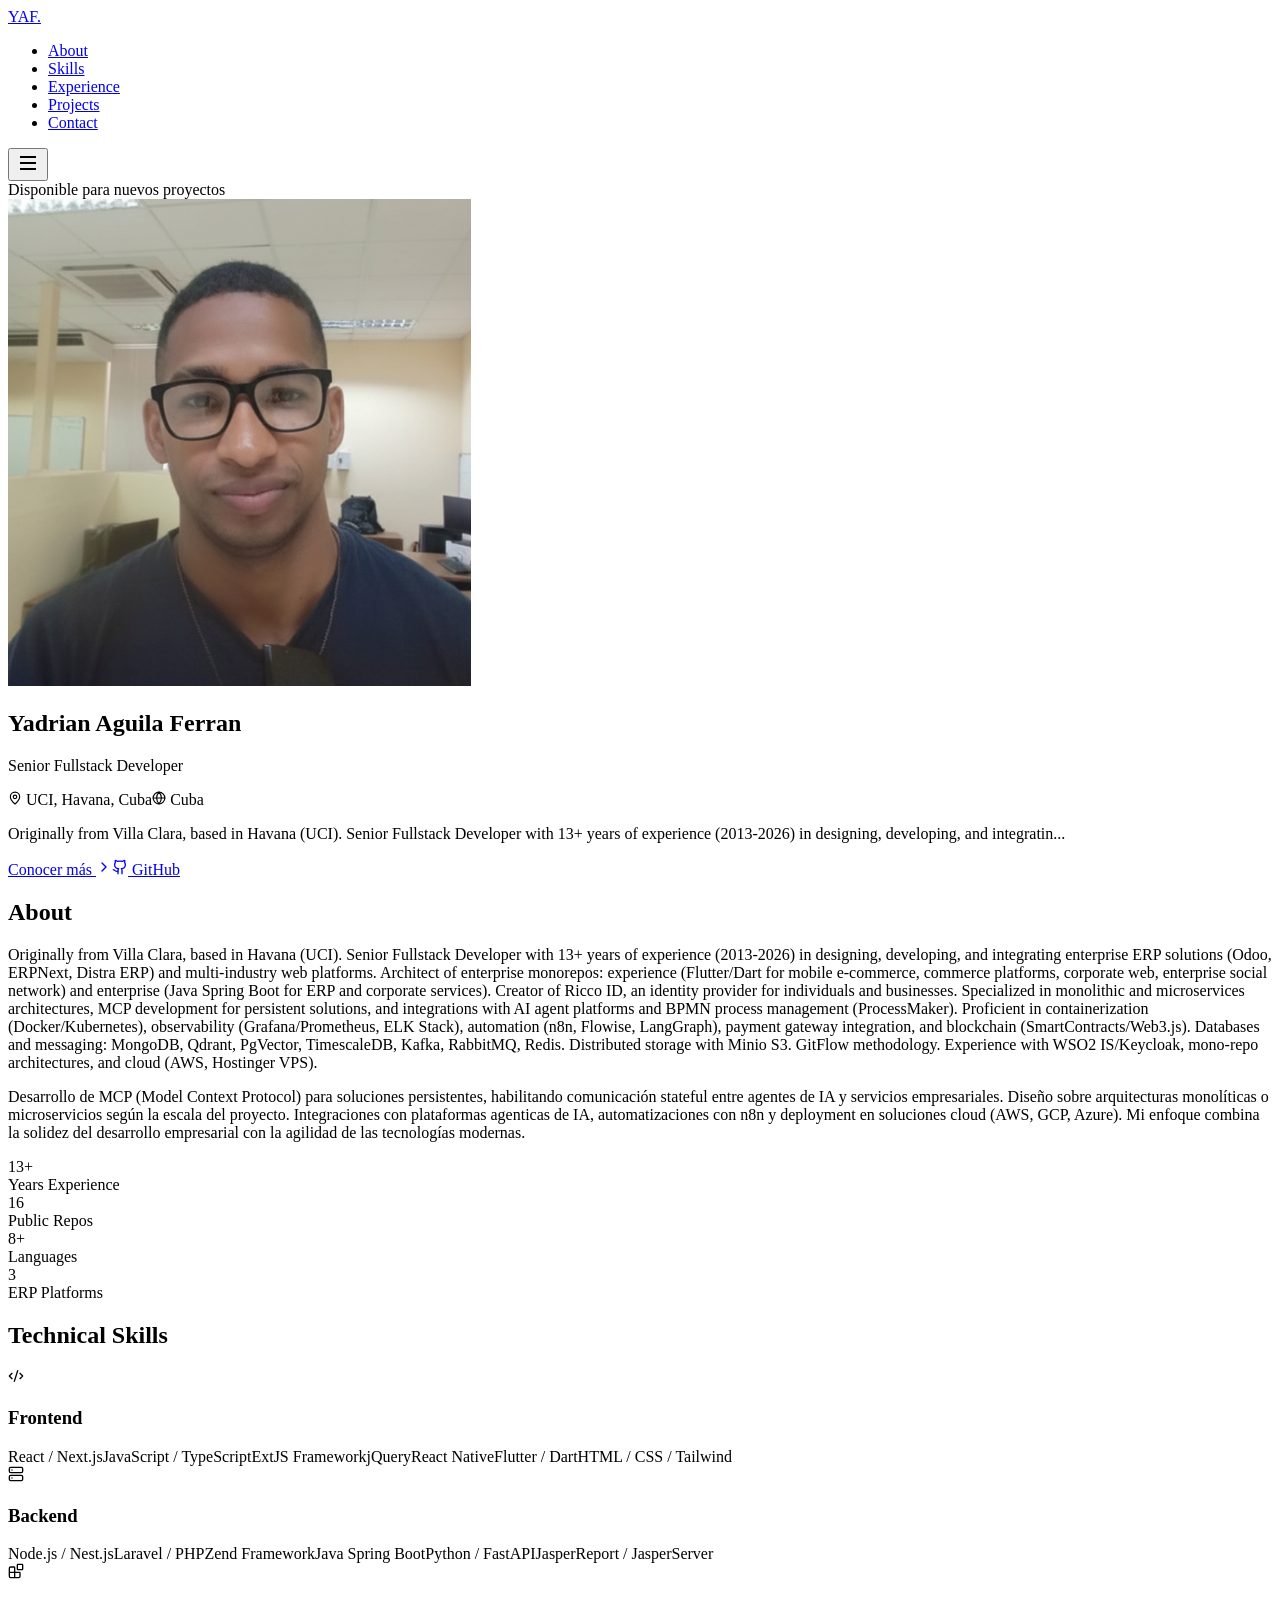
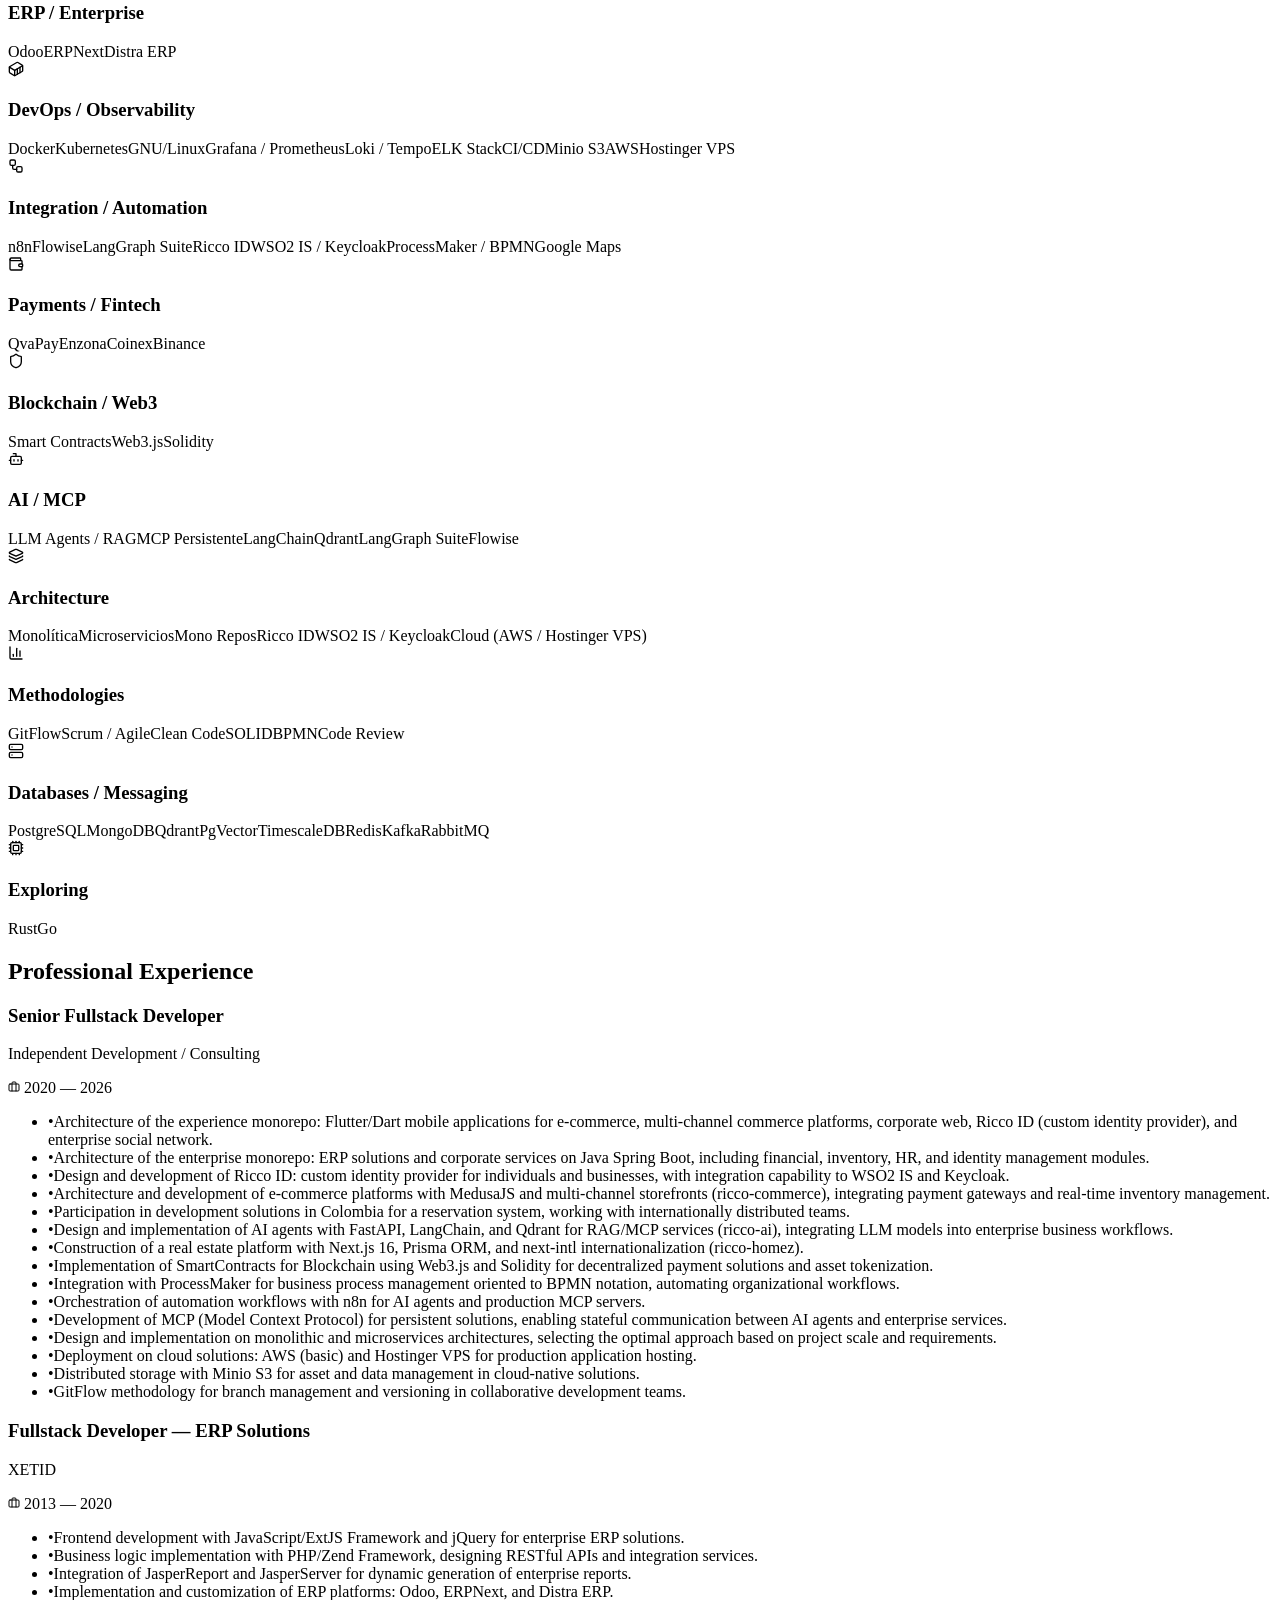
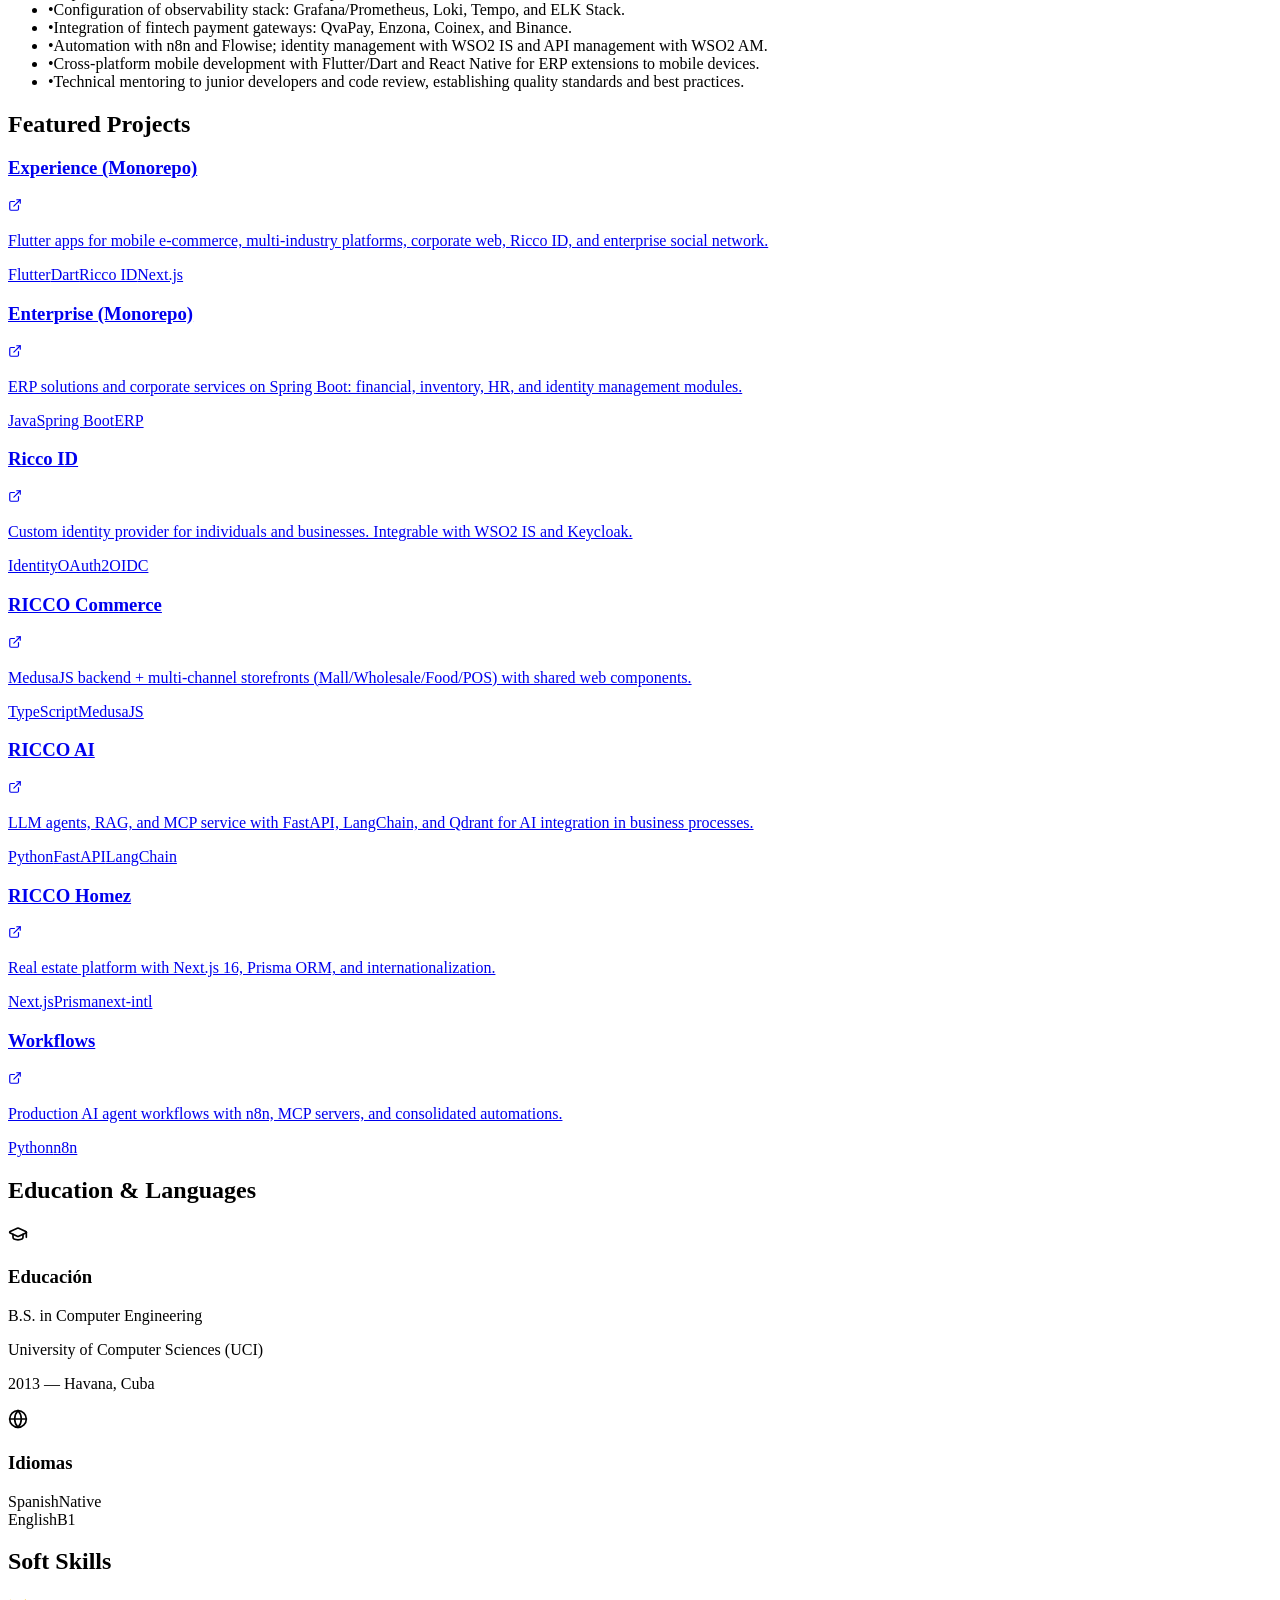
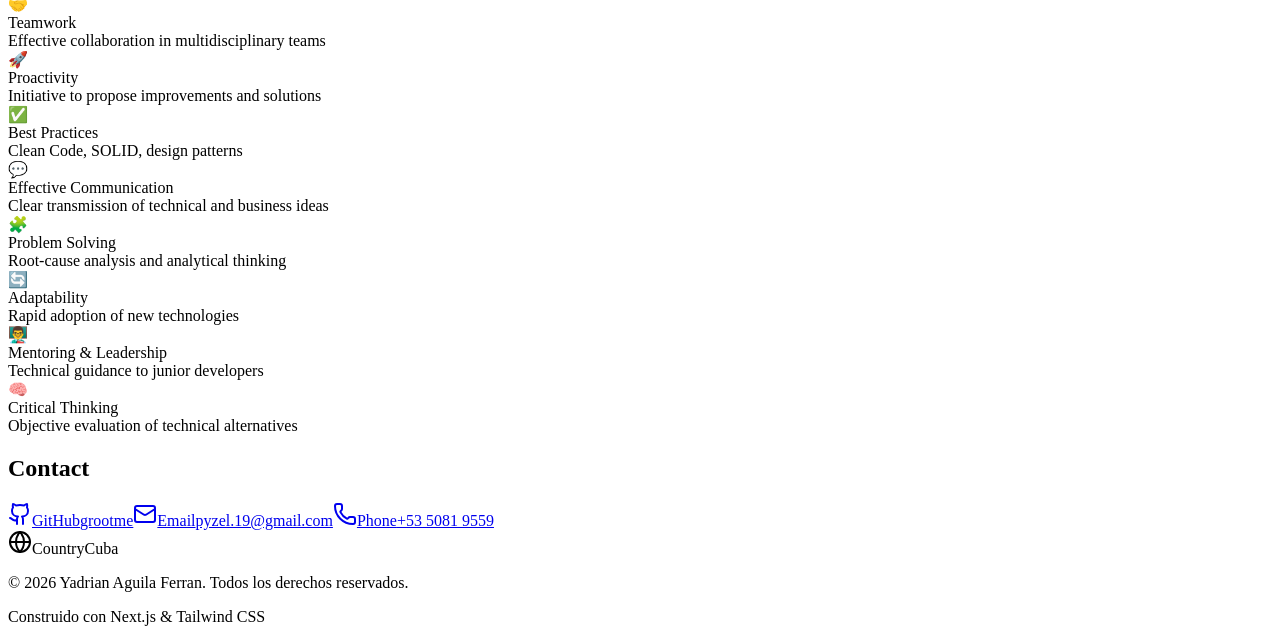
==== commit 50b01c9c: "feat: centered Vogue layout, shared data, artistic portraits, cinematic video - Vogue page now cente" ====
--- a/en/index.html
+++ b/en/index.html
@@ -1 +1 @@
-<!DOCTYPE html><!--42vmnJDNjoeDInlTrUUpF--><html lang="es"><head><meta charSet="utf-8"/><meta name="viewport" content="width=device-width, initial-scale=1"/><link rel="preload" href="/_next/static/media/83afe278b6a6bb3c-s.p.3a6ba036.woff2" as="font" crossorigin="" type="font/woff2"/><link rel="preload" as="image" href="/photo.png"/><link rel="stylesheet" href="/_next/static/chunks/d41ba60faff93bff.css" data-precedence="next"/><link rel="stylesheet" href="/_next/static/chunks/c4dbb0354847479f.css" data-precedence="next"/><link rel="preload" as="script" fetchPriority="low" href="/_next/static/chunks/32d40b0207d86ed6.js"/><script src="/_next/static/chunks/338356ee6def59e1.js" async=""></script><script src="/_next/static/chunks/8ad8d8c21f1bbade.js" async=""></script><script src="/_next/static/chunks/turbopack-e0853cc94d6ba2ac.js" async=""></script><script src="/_next/static/chunks/680527dd3eeb3b68.js" async=""></script><script src="/_next/static/chunks/4b935edd0cea1ee3.js" async=""></script><script src="/_next/static/chunks/1c577ec45ff4c3f3.js" async=""></script><script src="/_next/static/chunks/07d909ff7d084412.js" async=""></script><meta name="next-size-adjust" content=""/><title>Yadrian Aguila Ferran — Senior Fullstack Developer</title><meta name="description" content="Portafolio profesional de Yadrian Aguila Ferran. Senior Fullstack Developer con +10 años de experiencia en ERP, arquitecturas web, cloud y movil."/><meta name="author" content="Yadrian Aguila Ferran"/><meta name="keywords" content="Yadrian Aguila Ferran,Fullstack Developer,Senior Developer,Next.js,Node.js,Laravel,ERP,Docker,Kubernetes"/><meta property="og:title" content="Yadrian Aguila Ferran — Senior Fullstack Developer"/><meta property="og:description" content="Portafolio profesional. Senior Fullstack Developer con +10 años de experiencia."/><meta property="og:type" content="website"/><meta name="twitter:card" content="summary"/><meta name="twitter:title" content="Yadrian Aguila Ferran — Senior Fullstack Developer"/><meta name="twitter:description" content="Portafolio profesional. Senior Fullstack Developer con +10 años de experiencia."/><script src="/_next/static/chunks/a6dad97d9634a72d.js" noModule=""></script></head><body class="inter_fe8b9d92-module__LINzvG__variable antialiased"><div hidden=""><!--$--><!--/$--></div><div class="min-h-screen flex flex-col bg-white font-[var(--font-inter)]"><nav class="fixed top-0 inset-x-0 z-50 bg-white/80 backdrop-blur-md border-b border-slate-200/60"><div class="max-w-6xl mx-auto flex items-center justify-between px-4 sm:px-6 h-14"><a href="#" class="font-bold text-lg tracking-tight text-slate-900">YAF<span class="text-sky-600">.</span></a><ul class="hidden md:flex gap-6 text-sm font-medium text-slate-600"><li><a href="#about" class="hover:text-sky-600 transition-colors">About</a></li><li><a href="#skills" class="hover:text-sky-600 transition-colors">Skills</a></li><li><a href="#experience" class="hover:text-sky-600 transition-colors">Experience</a></li><li><a href="#projects" class="hover:text-sky-600 transition-colors">Projects</a></li><li><a href="#contact" class="hover:text-sky-600 transition-colors">Contact</a></li></ul><button class="md:hidden p-2 text-slate-600" aria-label="Menu"><svg width="24" height="24" fill="none" stroke="currentColor" stroke-width="2"><path d="M4 6h16M4 12h16M4 18h16"></path></svg></button></div></nav><main class="flex-1"><section class="relative pt-14 overflow-hidden"><div class="absolute inset-0 bg-gradient-to-br from-slate-900 via-sky-950 to-slate-900"></div><div class="absolute inset-0 opacity-20 bg-[radial-gradient(ellipse_at_top_right,_var(--tw-gradient-stops))] from-sky-400 via-transparent to-transparent"></div><div class="relative max-w-6xl mx-auto px-4 sm:px-6 py-20 sm:py-28 text-center"><div class="inline-flex items-center gap-2 px-3 py-1 rounded-full bg-sky-500/10 border border-sky-400/20 text-sky-300 text-xs font-medium mb-6"><span class="w-2 h-2 rounded-full bg-sky-400 animate-pulse"></span>Disponible para nuevos proyectos</div><img src="/photo.png" alt="Yadrian Aguila Ferran" class="w-28 h-28 sm:w-32 sm:h-32 rounded-full object-cover border-4 border-sky-400/40 shadow-lg shadow-sky-500/20 mx-auto mb-6"/><h1 class="text-4xl sm:text-5xl lg:text-6xl font-extrabold text-white leading-tight mb-4">Yadrian Aguila Ferran</h1><p class="text-lg sm:text-xl text-sky-300 font-semibold mb-2">Senior Fullstack Developer</p><p class="flex items-center justify-center gap-3 text-slate-400 text-sm mb-8"><span class="inline-flex items-center gap-1"><svg xmlns="http://www.w3.org/2000/svg" width="14" height="14" viewBox="0 0 24 24" fill="none" stroke="currentColor" stroke-width="2" stroke-linecap="round" stroke-linejoin="round" class="lucide lucide-map-pin" aria-hidden="true"><path d="M20 10c0 4.993-5.539 10.193-7.399 11.799a1 1 0 0 1-1.202 0C9.539 20.193 4 14.993 4 10a8 8 0 0 1 16 0"></path><circle cx="12" cy="10" r="3"></circle></svg> <!-- -->UCI, Havana, Cuba</span><span class="inline-flex items-center gap-1"><svg xmlns="http://www.w3.org/2000/svg" width="14" height="14" viewBox="0 0 24 24" fill="none" stroke="currentColor" stroke-width="2" stroke-linecap="round" stroke-linejoin="round" class="lucide lucide-globe" aria-hidden="true"><circle cx="12" cy="12" r="10"></circle><path d="M12 2a14.5 14.5 0 0 0 0 20 14.5 14.5 0 0 0 0-20"></path><path d="M2 12h20"></path></svg> <!-- -->Cuba</span></p><p class="max-w-2xl mx-auto text-slate-300 text-sm sm:text-base leading-relaxed mb-8">Originally from Villa Clara, based in Havana (UCI). Senior Fullstack Developer with 13+ years of experience (2013-2026) in designing, developing, and integratin<!-- -->...</p><div class="flex flex-wrap justify-center gap-3"><a href="#about" class="inline-flex items-center gap-2 px-5 py-2.5 rounded-lg bg-sky-500 text-white font-semibold text-sm hover:bg-sky-400 transition">Conocer más <svg xmlns="http://www.w3.org/2000/svg" width="16" height="16" viewBox="0 0 24 24" fill="none" stroke="currentColor" stroke-width="2" stroke-linecap="round" stroke-linejoin="round" class="lucide lucide-chevron-right" aria-hidden="true"><path d="m9 18 6-6-6-6"></path></svg></a><a href="https://github.com/grootme" target="_blank" rel="noopener noreferrer" class="inline-flex items-center gap-2 px-5 py-2.5 rounded-lg border border-slate-500 text-slate-200 font-semibold text-sm hover:border-sky-400 hover:text-sky-300 transition"><svg xmlns="http://www.w3.org/2000/svg" width="16" height="16" viewBox="0 0 24 24" fill="none" stroke="currentColor" stroke-width="2" stroke-linecap="round" stroke-linejoin="round" class="lucide lucide-github" aria-hidden="true"><path d="M15 22v-4a4.8 4.8 0 0 0-1-3.5c3 0 6-2 6-5.5.08-1.25-.27-2.48-1-3.5.28-1.15.28-2.35 0-3.5 0 0-1 0-3 1.5-2.64-.5-5.36-.5-8 0C6 2 5 2 5 2c-.3 1.15-.3 2.35 0 3.5A5.403 5.403 0 0 0 4 9c0 3.5 3 5.5 6 5.5-.39.49-.68 1.05-.85 1.65-.17.6-.22 1.23-.15 1.85v4"></path><path d="M9 18c-4.51 2-5-2-7-2"></path></svg> GitHub</a></div></div></section><section id="about" class="py-16 sm:py-20 bg-white"><div class="max-w-6xl mx-auto px-4 sm:px-6"><div class="mb-8 text-center"><h2 class="text-2xl sm:text-3xl font-extrabold text-slate-900">About</h2><div class="mt-2 mx-auto w-12 h-1 rounded-full bg-sky-500"></div></div><div class="max-w-3xl mx-auto text-slate-600 text-sm sm:text-base leading-relaxed space-y-4"><p>Originally from Villa Clara, based in Havana (UCI). Senior Fullstack Developer with 13+ years of experience (2013-2026) in designing, developing, and integrating enterprise ERP solutions (Odoo, ERPNext, Distra ERP) and multi-industry web platforms. Architect of enterprise monorepos: experience (Flutter/Dart for mobile e-commerce, commerce platforms, corporate web, enterprise social network) and enterprise (Java Spring Boot for ERP and corporate services). Creator of Ricco ID, an identity provider for individuals and businesses. Specialized in monolithic and microservices architectures, MCP development for persistent solutions, and integrations with AI agent platforms and BPMN process management (ProcessMaker). Proficient in containerization (Docker/Kubernetes), observability (Grafana/Prometheus, ELK Stack), automation (n8n, Flowise, LangGraph), payment gateway integration, and blockchain (SmartContracts/Web3.js). Databases and messaging: MongoDB, Qdrant, PgVector, TimescaleDB, Kafka, RabbitMQ, Redis. Distributed storage with Minio S3. GitFlow methodology. Experience with WSO2 IS/Keycloak, mono-repo architectures, and cloud (AWS, Hostinger VPS).</p><p>Desarrollo de MCP (Model Context Protocol) para soluciones persistentes, habilitando comunicación stateful entre agentes de IA y servicios empresariales. Diseño sobre arquitecturas monolíticas o microservicios según la escala del proyecto. Integraciones con plataformas agenticas de IA, automatizaciones con n8n y deployment en soluciones cloud (AWS, GCP, Azure). Mi enfoque combina la solidez del desarrollo empresarial con la agilidad de las tecnologías modernas.</p></div><div class="grid grid-cols-2 sm:grid-cols-4 gap-4 mt-10 max-w-3xl mx-auto"><div class="text-center p-4 rounded-xl bg-slate-50 border border-slate-100"><div class="text-2xl sm:text-3xl font-extrabold text-sky-600">13+</div><div class="text-xs sm:text-sm text-slate-500 mt-1">Years Experience</div></div><div class="text-center p-4 rounded-xl bg-slate-50 border border-slate-100"><div class="text-2xl sm:text-3xl font-extrabold text-sky-600">16</div><div class="text-xs sm:text-sm text-slate-500 mt-1">Public Repos</div></div><div class="text-center p-4 rounded-xl bg-slate-50 border border-slate-100"><div class="text-2xl sm:text-3xl font-extrabold text-sky-600">8+</div><div class="text-xs sm:text-sm text-slate-500 mt-1">Languages</div></div><div class="text-center p-4 rounded-xl bg-slate-50 border border-slate-100"><div class="text-2xl sm:text-3xl font-extrabold text-sky-600">3</div><div class="text-xs sm:text-sm text-slate-500 mt-1">ERP Platforms</div></div></div></div></section><section id="skills" class="py-16 sm:py-20 bg-slate-50"><div class="max-w-6xl mx-auto px-4 sm:px-6"><div class="mb-8 text-center"><h2 class="text-2xl sm:text-3xl font-extrabold text-slate-900">Technical Skills</h2><div class="mt-2 mx-auto w-12 h-1 rounded-full bg-sky-500"></div></div><div class="grid sm:grid-cols-2 lg:grid-cols-4 gap-4"><div class="bg-white rounded-xl border border-slate-100 p-4 hover:shadow-md transition-shadow"><div class="flex items-center gap-2 mb-3"><div class="w-8 h-8 rounded-lg bg-gradient-to-br from-sky-500 to-blue-600 flex items-center justify-center"><svg xmlns="http://www.w3.org/2000/svg" width="16" height="16" viewBox="0 0 24 24" fill="none" stroke="currentColor" stroke-width="2" stroke-linecap="round" stroke-linejoin="round" class="lucide lucide-code-xml text-white" aria-hidden="true"><path d="m18 16 4-4-4-4"></path><path d="m6 8-4 4 4 4"></path><path d="m14.5 4-5 16"></path></svg></div><h3 class="font-semibold text-sm text-slate-800">Frontend</h3></div><div class="flex flex-wrap gap-1.5"><span class="px-2 py-0.5 rounded text-[11px] font-medium bg-slate-100 text-slate-600">React / Next.js</span><span class="px-2 py-0.5 rounded text-[11px] font-medium bg-slate-100 text-slate-600">JavaScript / TypeScript</span><span class="px-2 py-0.5 rounded text-[11px] font-medium bg-slate-100 text-slate-600">ExtJS Framework</span><span class="px-2 py-0.5 rounded text-[11px] font-medium bg-slate-100 text-slate-600">jQuery</span><span class="px-2 py-0.5 rounded text-[11px] font-medium bg-slate-100 text-slate-600">React Native</span><span class="px-2 py-0.5 rounded text-[11px] font-medium bg-slate-100 text-slate-600">Flutter / Dart</span><span class="px-2 py-0.5 rounded text-[11px] font-medium bg-slate-100 text-slate-600">HTML / CSS / Tailwind</span></div></div><div class="bg-white rounded-xl border border-slate-100 p-4 hover:shadow-md transition-shadow"><div class="flex items-center gap-2 mb-3"><div class="w-8 h-8 rounded-lg bg-gradient-to-br from-emerald-500 to-teal-600 flex items-center justify-center"><svg xmlns="http://www.w3.org/2000/svg" width="16" height="16" viewBox="0 0 24 24" fill="none" stroke="currentColor" stroke-width="2" stroke-linecap="round" stroke-linejoin="round" class="lucide lucide-server text-white" aria-hidden="true"><rect width="20" height="8" x="2" y="2" rx="2" ry="2"></rect><rect width="20" height="8" x="2" y="14" rx="2" ry="2"></rect><line x1="6" x2="6.01" y1="6" y2="6"></line><line x1="6" x2="6.01" y1="18" y2="18"></line></svg></div><h3 class="font-semibold text-sm text-slate-800">Backend</h3></div><div class="flex flex-wrap gap-1.5"><span class="px-2 py-0.5 rounded text-[11px] font-medium bg-slate-100 text-slate-600">Node.js / Nest.js</span><span class="px-2 py-0.5 rounded text-[11px] font-medium bg-slate-100 text-slate-600">Laravel / PHP</span><span class="px-2 py-0.5 rounded text-[11px] font-medium bg-slate-100 text-slate-600">Zend Framework</span><span class="px-2 py-0.5 rounded text-[11px] font-medium bg-slate-100 text-slate-600">Java Spring Boot</span><span class="px-2 py-0.5 rounded text-[11px] font-medium bg-slate-100 text-slate-600">Python / FastAPI</span><span class="px-2 py-0.5 rounded text-[11px] font-medium bg-slate-100 text-slate-600">JasperReport / JasperServer</span></div></div><div class="bg-white rounded-xl border border-slate-100 p-4 hover:shadow-md transition-shadow"><div class="flex items-center gap-2 mb-3"><div class="w-8 h-8 rounded-lg bg-gradient-to-br from-violet-500 to-purple-600 flex items-center justify-center"><svg xmlns="http://www.w3.org/2000/svg" width="16" height="16" viewBox="0 0 24 24" fill="none" stroke="currentColor" stroke-width="2" stroke-linecap="round" stroke-linejoin="round" class="lucide lucide-blocks text-white" aria-hidden="true"><path d="M10 22V7a1 1 0 0 0-1-1H4a2 2 0 0 0-2 2v12a2 2 0 0 0 2 2h12a2 2 0 0 0 2-2v-5a1 1 0 0 0-1-1H2"></path><rect x="14" y="2" width="8" height="8" rx="1"></rect></svg></div><h3 class="font-semibold text-sm text-slate-800">ERP / Enterprise</h3></div><div class="flex flex-wrap gap-1.5"><span class="px-2 py-0.5 rounded text-[11px] font-medium bg-slate-100 text-slate-600">Odoo</span><span class="px-2 py-0.5 rounded text-[11px] font-medium bg-slate-100 text-slate-600">ERPNext</span><span class="px-2 py-0.5 rounded text-[11px] font-medium bg-slate-100 text-slate-600">Distra ERP</span></div></div><div class="bg-white rounded-xl border border-slate-100 p-4 hover:shadow-md transition-shadow"><div class="flex items-center gap-2 mb-3"><div class="w-8 h-8 rounded-lg bg-gradient-to-br from-orange-500 to-amber-600 flex items-center justify-center"><svg xmlns="http://www.w3.org/2000/svg" width="16" height="16" viewBox="0 0 24 24" fill="none" stroke="currentColor" stroke-width="2" stroke-linecap="round" stroke-linejoin="round" class="lucide lucide-container text-white" aria-hidden="true"><path d="M22 7.7c0-.6-.4-1.2-.8-1.5l-6.3-3.9a1.72 1.72 0 0 0-1.7 0l-10.3 6c-.5.2-.9.8-.9 1.4v6.6c0 .5.4 1.2.8 1.5l6.3 3.9a1.72 1.72 0 0 0 1.7 0l10.3-6c.5-.3.9-1 .9-1.5Z"></path><path d="M10 21.9V14L2.1 9.1"></path><path d="m10 14 11.9-6.9"></path><path d="M14 19.8v-8.1"></path><path d="M18 17.5V9.4"></path></svg></div><h3 class="font-semibold text-sm text-slate-800">DevOps / Observability</h3></div><div class="flex flex-wrap gap-1.5"><span class="px-2 py-0.5 rounded text-[11px] font-medium bg-slate-100 text-slate-600">Docker</span><span class="px-2 py-0.5 rounded text-[11px] font-medium bg-slate-100 text-slate-600">Kubernetes</span><span class="px-2 py-0.5 rounded text-[11px] font-medium bg-slate-100 text-slate-600">GNU/Linux</span><span class="px-2 py-0.5 rounded text-[11px] font-medium bg-slate-100 text-slate-600">Grafana / Prometheus</span><span class="px-2 py-0.5 rounded text-[11px] font-medium bg-slate-100 text-slate-600">Loki / Tempo</span><span class="px-2 py-0.5 rounded text-[11px] font-medium bg-slate-100 text-slate-600">ELK Stack</span><span class="px-2 py-0.5 rounded text-[11px] font-medium bg-slate-100 text-slate-600">CI/CD</span><span class="px-2 py-0.5 rounded text-[11px] font-medium bg-slate-100 text-slate-600">Minio S3</span><span class="px-2 py-0.5 rounded text-[11px] font-medium bg-slate-100 text-slate-600">AWS</span><span class="px-2 py-0.5 rounded text-[11px] font-medium bg-slate-100 text-slate-600">Hostinger VPS</span></div></div><div class="bg-white rounded-xl border border-slate-100 p-4 hover:shadow-md transition-shadow"><div class="flex items-center gap-2 mb-3"><div class="w-8 h-8 rounded-lg bg-gradient-to-br from-cyan-500 to-sky-600 flex items-center justify-center"><svg xmlns="http://www.w3.org/2000/svg" width="16" height="16" viewBox="0 0 24 24" fill="none" stroke="currentColor" stroke-width="2" stroke-linecap="round" stroke-linejoin="round" class="lucide lucide-workflow text-white" aria-hidden="true"><rect width="8" height="8" x="3" y="3" rx="2"></rect><path d="M7 11v4a2 2 0 0 0 2 2h4"></path><rect width="8" height="8" x="13" y="13" rx="2"></rect></svg></div><h3 class="font-semibold text-sm text-slate-800">Integration / Automation</h3></div><div class="flex flex-wrap gap-1.5"><span class="px-2 py-0.5 rounded text-[11px] font-medium bg-slate-100 text-slate-600">n8n</span><span class="px-2 py-0.5 rounded text-[11px] font-medium bg-slate-100 text-slate-600">Flowise</span><span class="px-2 py-0.5 rounded text-[11px] font-medium bg-slate-100 text-slate-600">LangGraph Suite</span><span class="px-2 py-0.5 rounded text-[11px] font-medium bg-slate-100 text-slate-600">Ricco ID</span><span class="px-2 py-0.5 rounded text-[11px] font-medium bg-slate-100 text-slate-600">WSO2 IS / Keycloak</span><span class="px-2 py-0.5 rounded text-[11px] font-medium bg-slate-100 text-slate-600">ProcessMaker / BPMN</span><span class="px-2 py-0.5 rounded text-[11px] font-medium bg-slate-100 text-slate-600">Google Maps</span></div></div><div class="bg-white rounded-xl border border-slate-100 p-4 hover:shadow-md transition-shadow"><div class="flex items-center gap-2 mb-3"><div class="w-8 h-8 rounded-lg bg-gradient-to-br from-rose-500 to-pink-600 flex items-center justify-center"><svg xmlns="http://www.w3.org/2000/svg" width="16" height="16" viewBox="0 0 24 24" fill="none" stroke="currentColor" stroke-width="2" stroke-linecap="round" stroke-linejoin="round" class="lucide lucide-wallet text-white" aria-hidden="true"><path d="M19 7V4a1 1 0 0 0-1-1H5a2 2 0 0 0 0 4h15a1 1 0 0 1 1 1v4h-3a2 2 0 0 0 0 4h3a1 1 0 0 0 1-1v-2a1 1 0 0 0-1-1"></path><path d="M3 5v14a2 2 0 0 0 2 2h15a1 1 0 0 0 1-1v-4"></path></svg></div><h3 class="font-semibold text-sm text-slate-800">Payments / Fintech</h3></div><div class="flex flex-wrap gap-1.5"><span class="px-2 py-0.5 rounded text-[11px] font-medium bg-slate-100 text-slate-600">QvaPay</span><span class="px-2 py-0.5 rounded text-[11px] font-medium bg-slate-100 text-slate-600">Enzona</span><span class="px-2 py-0.5 rounded text-[11px] font-medium bg-slate-100 text-slate-600">Coinex</span><span class="px-2 py-0.5 rounded text-[11px] font-medium bg-slate-100 text-slate-600">Binance</span></div></div><div class="bg-white rounded-xl border border-slate-100 p-4 hover:shadow-md transition-shadow"><div class="flex items-center gap-2 mb-3"><div class="w-8 h-8 rounded-lg bg-gradient-to-br from-amber-500 to-yellow-600 flex items-center justify-center"><svg xmlns="http://www.w3.org/2000/svg" width="16" height="16" viewBox="0 0 24 24" fill="none" stroke="currentColor" stroke-width="2" stroke-linecap="round" stroke-linejoin="round" class="lucide lucide-shield text-white" aria-hidden="true"><path d="M20 13c0 5-3.5 7.5-7.66 8.95a1 1 0 0 1-.67-.01C7.5 20.5 4 18 4 13V6a1 1 0 0 1 1-1c2 0 4.5-1.2 6.24-2.72a1.17 1.17 0 0 1 1.52 0C14.51 3.81 17 5 19 5a1 1 0 0 1 1 1z"></path></svg></div><h3 class="font-semibold text-sm text-slate-800">Blockchain / Web3</h3></div><div class="flex flex-wrap gap-1.5"><span class="px-2 py-0.5 rounded text-[11px] font-medium bg-slate-100 text-slate-600">Smart Contracts</span><span class="px-2 py-0.5 rounded text-[11px] font-medium bg-slate-100 text-slate-600">Web3.js</span><span class="px-2 py-0.5 rounded text-[11px] font-medium bg-slate-100 text-slate-600">Solidity</span></div></div><div class="bg-white rounded-xl border border-slate-100 p-4 hover:shadow-md transition-shadow"><div class="flex items-center gap-2 mb-3"><div class="w-8 h-8 rounded-lg bg-gradient-to-br from-indigo-500 to-violet-600 flex items-center justify-center"><svg xmlns="http://www.w3.org/2000/svg" width="16" height="16" viewBox="0 0 24 24" fill="none" stroke="currentColor" stroke-width="2" stroke-linecap="round" stroke-linejoin="round" class="lucide lucide-bot text-white" aria-hidden="true"><path d="M12 8V4H8"></path><rect width="16" height="12" x="4" y="8" rx="2"></rect><path d="M2 14h2"></path><path d="M20 14h2"></path><path d="M15 13v2"></path><path d="M9 13v2"></path></svg></div><h3 class="font-semibold text-sm text-slate-800">AI / MCP</h3></div><div class="flex flex-wrap gap-1.5"><span class="px-2 py-0.5 rounded text-[11px] font-medium bg-slate-100 text-slate-600">LLM Agents / RAG</span><span class="px-2 py-0.5 rounded text-[11px] font-medium bg-slate-100 text-slate-600">MCP Persistente</span><span class="px-2 py-0.5 rounded text-[11px] font-medium bg-slate-100 text-slate-600">LangChain</span><span class="px-2 py-0.5 rounded text-[11px] font-medium bg-slate-100 text-slate-600">Qdrant</span><span class="px-2 py-0.5 rounded text-[11px] font-medium bg-slate-100 text-slate-600">LangGraph Suite</span><span class="px-2 py-0.5 rounded text-[11px] font-medium bg-slate-100 text-slate-600">Flowise</span></div></div><div class="bg-white rounded-xl border border-slate-100 p-4 hover:shadow-md transition-shadow"><div class="flex items-center gap-2 mb-3"><div class="w-8 h-8 rounded-lg bg-gradient-to-br from-teal-500 to-emerald-600 flex items-center justify-center"><svg xmlns="http://www.w3.org/2000/svg" width="16" height="16" viewBox="0 0 24 24" fill="none" stroke="currentColor" stroke-width="2" stroke-linecap="round" stroke-linejoin="round" class="lucide lucide-layers text-white" aria-hidden="true"><path d="M12.83 2.18a2 2 0 0 0-1.66 0L2.6 6.08a1 1 0 0 0 0 1.83l8.58 3.91a2 2 0 0 0 1.66 0l8.58-3.9a1 1 0 0 0 0-1.83z"></path><path d="M2 12a1 1 0 0 0 .58.91l8.6 3.91a2 2 0 0 0 1.65 0l8.58-3.9A1 1 0 0 0 22 12"></path><path d="M2 17a1 1 0 0 0 .58.91l8.6 3.91a2 2 0 0 0 1.65 0l8.58-3.9A1 1 0 0 0 22 17"></path></svg></div><h3 class="font-semibold text-sm text-slate-800">Arquitectura</h3></div><div class="flex flex-wrap gap-1.5"><span class="px-2 py-0.5 rounded text-[11px] font-medium bg-slate-100 text-slate-600">Monolítica</span><span class="px-2 py-0.5 rounded text-[11px] font-medium bg-slate-100 text-slate-600">Microservicios</span><span class="px-2 py-0.5 rounded text-[11px] font-medium bg-slate-100 text-slate-600">Mono Repos</span><span class="px-2 py-0.5 rounded text-[11px] font-medium bg-slate-100 text-slate-600">Ricco ID</span><span class="px-2 py-0.5 rounded text-[11px] font-medium bg-slate-100 text-slate-600">WSO2 IS / Keycloak</span><span class="px-2 py-0.5 rounded text-[11px] font-medium bg-slate-100 text-slate-600">Cloud (AWS / Hostinger VPS)</span></div></div><div class="bg-white rounded-xl border border-slate-100 p-4 hover:shadow-md transition-shadow"><div class="flex items-center gap-2 mb-3"><div class="w-8 h-8 rounded-lg bg-gradient-to-br from-lime-500 to-green-600 flex items-center justify-center"><svg xmlns="http://www.w3.org/2000/svg" width="16" height="16" viewBox="0 0 24 24" fill="none" stroke="currentColor" stroke-width="2" stroke-linecap="round" stroke-linejoin="round" class="lucide lucide-chart-column text-white" aria-hidden="true"><path d="M3 3v16a2 2 0 0 0 2 2h16"></path><path d="M18 17V9"></path><path d="M13 17V5"></path><path d="M8 17v-3"></path></svg></div><h3 class="font-semibold text-sm text-slate-800">Methodologies</h3></div><div class="flex flex-wrap gap-1.5"><span class="px-2 py-0.5 rounded text-[11px] font-medium bg-slate-100 text-slate-600">GitFlow</span><span class="px-2 py-0.5 rounded text-[11px] font-medium bg-slate-100 text-slate-600">Scrum / Agile</span><span class="px-2 py-0.5 rounded text-[11px] font-medium bg-slate-100 text-slate-600">Clean Code</span><span class="px-2 py-0.5 rounded text-[11px] font-medium bg-slate-100 text-slate-600">SOLID</span><span class="px-2 py-0.5 rounded text-[11px] font-medium bg-slate-100 text-slate-600">BPMN</span><span class="px-2 py-0.5 rounded text-[11px] font-medium bg-slate-100 text-slate-600">Code Review</span></div></div><div class="bg-white rounded-xl border border-slate-100 p-4 hover:shadow-md transition-shadow"><div class="flex items-center gap-2 mb-3"><div class="w-8 h-8 rounded-lg bg-gradient-to-br from-pink-500 to-rose-600 flex items-center justify-center"><svg xmlns="http://www.w3.org/2000/svg" width="16" height="16" viewBox="0 0 24 24" fill="none" stroke="currentColor" stroke-width="2" stroke-linecap="round" stroke-linejoin="round" class="lucide lucide-server text-white" aria-hidden="true"><rect width="20" height="8" x="2" y="2" rx="2" ry="2"></rect><rect width="20" height="8" x="2" y="14" rx="2" ry="2"></rect><line x1="6" x2="6.01" y1="6" y2="6"></line><line x1="6" x2="6.01" y1="18" y2="18"></line></svg></div><h3 class="font-semibold text-sm text-slate-800">Databases / Messaging</h3></div><div class="flex flex-wrap gap-1.5"><span class="px-2 py-0.5 rounded text-[11px] font-medium bg-slate-100 text-slate-600">PostgreSQL</span><span class="px-2 py-0.5 rounded text-[11px] font-medium bg-slate-100 text-slate-600">MongoDB</span><span class="px-2 py-0.5 rounded text-[11px] font-medium bg-slate-100 text-slate-600">Qdrant</span><span class="px-2 py-0.5 rounded text-[11px] font-medium bg-slate-100 text-slate-600">PgVector</span><span class="px-2 py-0.5 rounded text-[11px] font-medium bg-slate-100 text-slate-600">TimescaleDB</span><span class="px-2 py-0.5 rounded text-[11px] font-medium bg-slate-100 text-slate-600">Redis</span><span class="px-2 py-0.5 rounded text-[11px] font-medium bg-slate-100 text-slate-600">Kafka</span><span class="px-2 py-0.5 rounded text-[11px] font-medium bg-slate-100 text-slate-600">RabbitMQ</span></div></div><div class="bg-white rounded-xl border border-slate-100 p-4 hover:shadow-md transition-shadow"><div class="flex items-center gap-2 mb-3"><div class="w-8 h-8 rounded-lg bg-gradient-to-br from-slate-400 to-gray-500 flex items-center justify-center"><svg xmlns="http://www.w3.org/2000/svg" width="16" height="16" viewBox="0 0 24 24" fill="none" stroke="currentColor" stroke-width="2" stroke-linecap="round" stroke-linejoin="round" class="lucide lucide-cpu text-white" aria-hidden="true"><path d="M12 20v2"></path><path d="M12 2v2"></path><path d="M17 20v2"></path><path d="M17 2v2"></path><path d="M2 12h2"></path><path d="M2 17h2"></path><path d="M2 7h2"></path><path d="M20 12h2"></path><path d="M20 17h2"></path><path d="M20 7h2"></path><path d="M7 20v2"></path><path d="M7 2v2"></path><rect x="4" y="4" width="16" height="16" rx="2"></rect><rect x="8" y="8" width="8" height="8" rx="1"></rect></svg></div><h3 class="font-semibold text-sm text-slate-800">Exploring</h3></div><div class="flex flex-wrap gap-1.5"><span class="px-2 py-0.5 rounded text-[11px] font-medium bg-slate-100 text-slate-600">Rust</span><span class="px-2 py-0.5 rounded text-[11px] font-medium bg-slate-100 text-slate-600">Go</span></div></div></div></div></section><section id="experience" class="py-16 sm:py-20 bg-white"><div class="max-w-6xl mx-auto px-4 sm:px-6"><div class="mb-8 text-center"><h2 class="text-2xl sm:text-3xl font-extrabold text-slate-900">Professional Experience</h2><div class="mt-2 mx-auto w-12 h-1 rounded-full bg-sky-500"></div></div><div class="max-w-3xl mx-auto space-y-8"><div class="relative pl-6 border-l-2 border-sky-200"><div class="absolute -left-[7px] top-1 w-3 h-3 rounded-full bg-sky-500 border-2 border-white"></div><div class="flex flex-col sm:flex-row sm:items-start sm:justify-between mb-1"><div><h3 class="font-bold text-slate-900">Senior Fullstack Developer</h3><p class="text-sky-600 text-sm font-medium">Independent Development / Consulting</p></div><div class="text-xs text-slate-400 mt-1 sm:mt-0 whitespace-nowrap flex items-center gap-1"><svg xmlns="http://www.w3.org/2000/svg" width="12" height="12" viewBox="0 0 24 24" fill="none" stroke="currentColor" stroke-width="2" stroke-linecap="round" stroke-linejoin="round" class="lucide lucide-briefcase" aria-hidden="true"><path d="M16 20V4a2 2 0 0 0-2-2h-4a2 2 0 0 0-2 2v16"></path><rect width="20" height="14" x="2" y="6" rx="2"></rect></svg> <!-- -->2020 — 2026</div></div><ul class="mt-2 space-y-1.5"><li class="text-sm text-slate-600 leading-relaxed flex gap-2"><span class="text-sky-500 mt-1.5 shrink-0">•</span>Architecture of the experience monorepo: Flutter/Dart mobile applications for e-commerce, multi-channel commerce platforms, corporate web, Ricco ID (custom identity provider), and enterprise social network.</li><li class="text-sm text-slate-600 leading-relaxed flex gap-2"><span class="text-sky-500 mt-1.5 shrink-0">•</span>Architecture of the enterprise monorepo: ERP solutions and corporate services on Java Spring Boot, including financial, inventory, HR, and identity management modules.</li><li class="text-sm text-slate-600 leading-relaxed flex gap-2"><span class="text-sky-500 mt-1.5 shrink-0">•</span>Design and development of Ricco ID: custom identity provider for individuals and businesses, with integration capability to WSO2 IS and Keycloak.</li><li class="text-sm text-slate-600 leading-relaxed flex gap-2"><span class="text-sky-500 mt-1.5 shrink-0">•</span>Architecture and development of e-commerce platforms with MedusaJS and multi-channel storefronts (ricco-commerce), integrating payment gateways and real-time inventory management.</li><li class="text-sm text-slate-600 leading-relaxed flex gap-2"><span class="text-sky-500 mt-1.5 shrink-0">•</span>Participation in development solutions in Colombia for a reservation system, working with internationally distributed teams.</li><li class="text-sm text-slate-600 leading-relaxed flex gap-2"><span class="text-sky-500 mt-1.5 shrink-0">•</span>Design and implementation of AI agents with FastAPI, LangChain, and Qdrant for RAG/MCP services (ricco-ai), integrating LLM models into enterprise business workflows.</li><li class="text-sm text-slate-600 leading-relaxed flex gap-2"><span class="text-sky-500 mt-1.5 shrink-0">•</span>Construction of a real estate platform with Next.js 16, Prisma ORM, and next-intl internationalization (ricco-homez).</li><li class="text-sm text-slate-600 leading-relaxed flex gap-2"><span class="text-sky-500 mt-1.5 shrink-0">•</span>Implementation of SmartContracts for Blockchain using Web3.js and Solidity for decentralized payment solutions and asset tokenization.</li><li class="text-sm text-slate-600 leading-relaxed flex gap-2"><span class="text-sky-500 mt-1.5 shrink-0">•</span>Integration with ProcessMaker for business process management oriented to BPMN notation, automating organizational workflows.</li><li class="text-sm text-slate-600 leading-relaxed flex gap-2"><span class="text-sky-500 mt-1.5 shrink-0">•</span>Orchestration of automation workflows with n8n for AI agents and production MCP servers.</li><li class="text-sm text-slate-600 leading-relaxed flex gap-2"><span class="text-sky-500 mt-1.5 shrink-0">•</span>Development of MCP (Model Context Protocol) for persistent solutions, enabling stateful communication between AI agents and enterprise services.</li><li class="text-sm text-slate-600 leading-relaxed flex gap-2"><span class="text-sky-500 mt-1.5 shrink-0">•</span>Design and implementation on monolithic and microservices architectures, selecting the optimal approach based on project scale and requirements.</li><li class="text-sm text-slate-600 leading-relaxed flex gap-2"><span class="text-sky-500 mt-1.5 shrink-0">•</span>Deployment on cloud solutions: AWS (basic) and Hostinger VPS for production application hosting.</li><li class="text-sm text-slate-600 leading-relaxed flex gap-2"><span class="text-sky-500 mt-1.5 shrink-0">•</span>Distributed storage with Minio S3 for asset and data management in cloud-native solutions.</li><li class="text-sm text-slate-600 leading-relaxed flex gap-2"><span class="text-sky-500 mt-1.5 shrink-0">•</span>GitFlow methodology for branch management and versioning in collaborative development teams.</li></ul></div><div class="relative pl-6 border-l-2 border-sky-200"><div class="absolute -left-[7px] top-1 w-3 h-3 rounded-full bg-sky-500 border-2 border-white"></div><div class="flex flex-col sm:flex-row sm:items-start sm:justify-between mb-1"><div><h3 class="font-bold text-slate-900">Fullstack Developer — ERP Solutions</h3><p class="text-sky-600 text-sm font-medium">XETID</p></div><div class="text-xs text-slate-400 mt-1 sm:mt-0 whitespace-nowrap flex items-center gap-1"><svg xmlns="http://www.w3.org/2000/svg" width="12" height="12" viewBox="0 0 24 24" fill="none" stroke="currentColor" stroke-width="2" stroke-linecap="round" stroke-linejoin="round" class="lucide lucide-briefcase" aria-hidden="true"><path d="M16 20V4a2 2 0 0 0-2-2h-4a2 2 0 0 0-2 2v16"></path><rect width="20" height="14" x="2" y="6" rx="2"></rect></svg> <!-- -->2013 — 2020</div></div><ul class="mt-2 space-y-1.5"><li class="text-sm text-slate-600 leading-relaxed flex gap-2"><span class="text-sky-500 mt-1.5 shrink-0">•</span>Frontend development with JavaScript/ExtJS Framework and jQuery for enterprise ERP solutions.</li><li class="text-sm text-slate-600 leading-relaxed flex gap-2"><span class="text-sky-500 mt-1.5 shrink-0">•</span>Business logic implementation with PHP/Zend Framework, designing RESTful APIs and integration services.</li><li class="text-sm text-slate-600 leading-relaxed flex gap-2"><span class="text-sky-500 mt-1.5 shrink-0">•</span>Integration of JasperReport and JasperServer for dynamic generation of enterprise reports.</li><li class="text-sm text-slate-600 leading-relaxed flex gap-2"><span class="text-sky-500 mt-1.5 shrink-0">•</span>Implementation and customization of ERP platforms: Odoo, ERPNext, and Distra ERP.</li><li class="text-sm text-slate-600 leading-relaxed flex gap-2"><span class="text-sky-500 mt-1.5 shrink-0">•</span>Configuration of observability stack: Grafana/Prometheus, Loki, Tempo, and ELK Stack.</li><li class="text-sm text-slate-600 leading-relaxed flex gap-2"><span class="text-sky-500 mt-1.5 shrink-0">•</span>Integration of fintech payment gateways: QvaPay, Enzona, Coinex, and Binance.</li><li class="text-sm text-slate-600 leading-relaxed flex gap-2"><span class="text-sky-500 mt-1.5 shrink-0">•</span>Automation with n8n and Flowise; identity management with WSO2 IS and API management with WSO2 AM.</li><li class="text-sm text-slate-600 leading-relaxed flex gap-2"><span class="text-sky-500 mt-1.5 shrink-0">•</span>Cross-platform mobile development with Flutter/Dart and React Native for ERP extensions to mobile devices.</li><li class="text-sm text-slate-600 leading-relaxed flex gap-2"><span class="text-sky-500 mt-1.5 shrink-0">•</span>Technical mentoring to junior developers and code review, establishing quality standards and best practices.</li></ul></div></div></div></section><section id="projects" class="py-16 sm:py-20 bg-slate-50"><div class="max-w-6xl mx-auto px-4 sm:px-6"><div class="mb-8 text-center"><h2 class="text-2xl sm:text-3xl font-extrabold text-slate-900">Featured Projects</h2><div class="mt-2 mx-auto w-12 h-1 rounded-full bg-sky-500"></div></div><div class="grid sm:grid-cols-2 lg:grid-cols-3 gap-4"><a href="https://github.com/grootme/experience" target="_blank" rel="noopener noreferrer" class="group bg-white rounded-xl border border-slate-100 p-5 hover:shadow-lg hover:border-sky-200 transition-all"><div class="flex items-start justify-between mb-2"><h3 class="font-bold text-slate-900 group-hover:text-sky-600 transition-colors">Experience (Monorepo)</h3><svg xmlns="http://www.w3.org/2000/svg" width="14" height="14" viewBox="0 0 24 24" fill="none" stroke="currentColor" stroke-width="2" stroke-linecap="round" stroke-linejoin="round" class="lucide lucide-external-link text-slate-300 group-hover:text-sky-500 transition-colors mt-0.5" aria-hidden="true"><path d="M15 3h6v6"></path><path d="M10 14 21 3"></path><path d="M18 13v6a2 2 0 0 1-2 2H5a2 2 0 0 1-2-2V8a2 2 0 0 1 2-2h6"></path></svg></div><p class="text-sm text-slate-500 leading-relaxed mb-3">Flutter apps for mobile e-commerce, multi-industry platforms, corporate web, Ricco ID, and enterprise social network.</p><div class="flex flex-wrap gap-1.5"><span class="px-2 py-0.5 rounded text-[10px] font-semibold bg-sky-50 text-sky-600">Flutter</span><span class="px-2 py-0.5 rounded text-[10px] font-semibold bg-sky-50 text-sky-600">Dart</span><span class="px-2 py-0.5 rounded text-[10px] font-semibold bg-sky-50 text-sky-600">Ricco ID</span><span class="px-2 py-0.5 rounded text-[10px] font-semibold bg-sky-50 text-sky-600">Next.js</span></div></a><a href="https://github.com/grootme/enterprise" target="_blank" rel="noopener noreferrer" class="group bg-white rounded-xl border border-slate-100 p-5 hover:shadow-lg hover:border-sky-200 transition-all"><div class="flex items-start justify-between mb-2"><h3 class="font-bold text-slate-900 group-hover:text-sky-600 transition-colors">Enterprise (Monorepo)</h3><svg xmlns="http://www.w3.org/2000/svg" width="14" height="14" viewBox="0 0 24 24" fill="none" stroke="currentColor" stroke-width="2" stroke-linecap="round" stroke-linejoin="round" class="lucide lucide-external-link text-slate-300 group-hover:text-sky-500 transition-colors mt-0.5" aria-hidden="true"><path d="M15 3h6v6"></path><path d="M10 14 21 3"></path><path d="M18 13v6a2 2 0 0 1-2 2H5a2 2 0 0 1-2-2V8a2 2 0 0 1 2-2h6"></path></svg></div><p class="text-sm text-slate-500 leading-relaxed mb-3">ERP solutions and corporate services on Spring Boot: financial, inventory, HR, and identity management modules.</p><div class="flex flex-wrap gap-1.5"><span class="px-2 py-0.5 rounded text-[10px] font-semibold bg-sky-50 text-sky-600">Java</span><span class="px-2 py-0.5 rounded text-[10px] font-semibold bg-sky-50 text-sky-600">Spring Boot</span><span class="px-2 py-0.5 rounded text-[10px] font-semibold bg-sky-50 text-sky-600">ERP</span></div></a><a href="https://github.com/grootme/ricco-id" target="_blank" rel="noopener noreferrer" class="group bg-white rounded-xl border border-slate-100 p-5 hover:shadow-lg hover:border-sky-200 transition-all"><div class="flex items-start justify-between mb-2"><h3 class="font-bold text-slate-900 group-hover:text-sky-600 transition-colors">Ricco ID</h3><svg xmlns="http://www.w3.org/2000/svg" width="14" height="14" viewBox="0 0 24 24" fill="none" stroke="currentColor" stroke-width="2" stroke-linecap="round" stroke-linejoin="round" class="lucide lucide-external-link text-slate-300 group-hover:text-sky-500 transition-colors mt-0.5" aria-hidden="true"><path d="M15 3h6v6"></path><path d="M10 14 21 3"></path><path d="M18 13v6a2 2 0 0 1-2 2H5a2 2 0 0 1-2-2V8a2 2 0 0 1 2-2h6"></path></svg></div><p class="text-sm text-slate-500 leading-relaxed mb-3">Custom identity provider for individuals and businesses. Integrable with WSO2 IS and Keycloak.</p><div class="flex flex-wrap gap-1.5"><span class="px-2 py-0.5 rounded text-[10px] font-semibold bg-sky-50 text-sky-600">Identity</span><span class="px-2 py-0.5 rounded text-[10px] font-semibold bg-sky-50 text-sky-600">OAuth2</span><span class="px-2 py-0.5 rounded text-[10px] font-semibold bg-sky-50 text-sky-600">OIDC</span></div></a><a href="https://github.com/grootme/ricco-commerce" target="_blank" rel="noopener noreferrer" class="group bg-white rounded-xl border border-slate-100 p-5 hover:shadow-lg hover:border-sky-200 transition-all"><div class="flex items-start justify-between mb-2"><h3 class="font-bold text-slate-900 group-hover:text-sky-600 transition-colors">RICCO Commerce</h3><svg xmlns="http://www.w3.org/2000/svg" width="14" height="14" viewBox="0 0 24 24" fill="none" stroke="currentColor" stroke-width="2" stroke-linecap="round" stroke-linejoin="round" class="lucide lucide-external-link text-slate-300 group-hover:text-sky-500 transition-colors mt-0.5" aria-hidden="true"><path d="M15 3h6v6"></path><path d="M10 14 21 3"></path><path d="M18 13v6a2 2 0 0 1-2 2H5a2 2 0 0 1-2-2V8a2 2 0 0 1 2-2h6"></path></svg></div><p class="text-sm text-slate-500 leading-relaxed mb-3">MedusaJS backend + multi-channel storefronts (Mall/Wholesale/Food/POS) with shared web components.</p><div class="flex flex-wrap gap-1.5"><span class="px-2 py-0.5 rounded text-[10px] font-semibold bg-sky-50 text-sky-600">TypeScript</span><span class="px-2 py-0.5 rounded text-[10px] font-semibold bg-sky-50 text-sky-600">MedusaJS</span></div></a><a href="https://github.com/grootme/ricco-ai" target="_blank" rel="noopener noreferrer" class="group bg-white rounded-xl border border-slate-100 p-5 hover:shadow-lg hover:border-sky-200 transition-all"><div class="flex items-start justify-between mb-2"><h3 class="font-bold text-slate-900 group-hover:text-sky-600 transition-colors">RICCO AI</h3><svg xmlns="http://www.w3.org/2000/svg" width="14" height="14" viewBox="0 0 24 24" fill="none" stroke="currentColor" stroke-width="2" stroke-linecap="round" stroke-linejoin="round" class="lucide lucide-external-link text-slate-300 group-hover:text-sky-500 transition-colors mt-0.5" aria-hidden="true"><path d="M15 3h6v6"></path><path d="M10 14 21 3"></path><path d="M18 13v6a2 2 0 0 1-2 2H5a2 2 0 0 1-2-2V8a2 2 0 0 1 2-2h6"></path></svg></div><p class="text-sm text-slate-500 leading-relaxed mb-3">LLM agents, RAG, and MCP service with FastAPI, LangChain, and Qdrant for AI integration in business processes.</p><div class="flex flex-wrap gap-1.5"><span class="px-2 py-0.5 rounded text-[10px] font-semibold bg-sky-50 text-sky-600">Python</span><span class="px-2 py-0.5 rounded text-[10px] font-semibold bg-sky-50 text-sky-600">FastAPI</span><span class="px-2 py-0.5 rounded text-[10px] font-semibold bg-sky-50 text-sky-600">LangChain</span></div></a><a href="https://github.com/grootme/ricco-homez" target="_blank" rel="noopener noreferrer" class="group bg-white rounded-xl border border-slate-100 p-5 hover:shadow-lg hover:border-sky-200 transition-all"><div class="flex items-start justify-between mb-2"><h3 class="font-bold text-slate-900 group-hover:text-sky-600 transition-colors">RICCO Homez</h3><svg xmlns="http://www.w3.org/2000/svg" width="14" height="14" viewBox="0 0 24 24" fill="none" stroke="currentColor" stroke-width="2" stroke-linecap="round" stroke-linejoin="round" class="lucide lucide-external-link text-slate-300 group-hover:text-sky-500 transition-colors mt-0.5" aria-hidden="true"><path d="M15 3h6v6"></path><path d="M10 14 21 3"></path><path d="M18 13v6a2 2 0 0 1-2 2H5a2 2 0 0 1-2-2V8a2 2 0 0 1 2-2h6"></path></svg></div><p class="text-sm text-slate-500 leading-relaxed mb-3">Real estate platform with Next.js 16, Prisma ORM, and internationalization.</p><div class="flex flex-wrap gap-1.5"><span class="px-2 py-0.5 rounded text-[10px] font-semibold bg-sky-50 text-sky-600">Next.js</span><span class="px-2 py-0.5 rounded text-[10px] font-semibold bg-sky-50 text-sky-600">Prisma</span><span class="px-2 py-0.5 rounded text-[10px] font-semibold bg-sky-50 text-sky-600">next-intl</span></div></a><a href="https://github.com/grootme/workflows" target="_blank" rel="noopener noreferrer" class="group bg-white rounded-xl border border-slate-100 p-5 hover:shadow-lg hover:border-sky-200 transition-all"><div class="flex items-start justify-between mb-2"><h3 class="font-bold text-slate-900 group-hover:text-sky-600 transition-colors">Workflows</h3><svg xmlns="http://www.w3.org/2000/svg" width="14" height="14" viewBox="0 0 24 24" fill="none" stroke="currentColor" stroke-width="2" stroke-linecap="round" stroke-linejoin="round" class="lucide lucide-external-link text-slate-300 group-hover:text-sky-500 transition-colors mt-0.5" aria-hidden="true"><path d="M15 3h6v6"></path><path d="M10 14 21 3"></path><path d="M18 13v6a2 2 0 0 1-2 2H5a2 2 0 0 1-2-2V8a2 2 0 0 1 2-2h6"></path></svg></div><p class="text-sm text-slate-500 leading-relaxed mb-3">Production AI agent workflows with n8n, MCP servers, and consolidated automations.</p><div class="flex flex-wrap gap-1.5"><span class="px-2 py-0.5 rounded text-[10px] font-semibold bg-sky-50 text-sky-600">Python</span><span class="px-2 py-0.5 rounded text-[10px] font-semibold bg-sky-50 text-sky-600">n8n</span></div></a></div></div></section><section class="py-16 sm:py-20 bg-white"><div class="max-w-6xl mx-auto px-4 sm:px-6"><div class="mb-8 text-center"><h2 class="text-2xl sm:text-3xl font-extrabold text-slate-900">Education &amp; Languages</h2><div class="mt-2 mx-auto w-12 h-1 rounded-full bg-sky-500"></div></div><div class="max-w-3xl mx-auto grid sm:grid-cols-2 gap-6"><div class="bg-slate-50 rounded-xl p-5 border border-slate-100"><div class="flex items-center gap-2 mb-3"><svg xmlns="http://www.w3.org/2000/svg" width="20" height="20" viewBox="0 0 24 24" fill="none" stroke="currentColor" stroke-width="2" stroke-linecap="round" stroke-linejoin="round" class="lucide lucide-graduation-cap text-sky-600" aria-hidden="true"><path d="M21.42 10.922a1 1 0 0 0-.019-1.838L12.83 5.18a2 2 0 0 0-1.66 0L2.6 9.08a1 1 0 0 0 0 1.832l8.57 3.908a2 2 0 0 0 1.66 0z"></path><path d="M22 10v6"></path><path d="M6 12.5V16a6 3 0 0 0 12 0v-3.5"></path></svg><h3 class="font-semibold text-slate-800">Educación</h3></div><p class="font-bold text-slate-900">B.S. in Computer Engineering</p><p class="text-sm text-slate-600">University of Computer Sciences (UCI)</p><p class="text-xs text-slate-400 mt-1">2013<!-- --> — <!-- -->Havana, Cuba</p></div><div class="bg-slate-50 rounded-xl p-5 border border-slate-100"><div class="flex items-center gap-2 mb-3"><svg xmlns="http://www.w3.org/2000/svg" width="20" height="20" viewBox="0 0 24 24" fill="none" stroke="currentColor" stroke-width="2" stroke-linecap="round" stroke-linejoin="round" class="lucide lucide-globe text-sky-600" aria-hidden="true"><circle cx="12" cy="12" r="10"></circle><path d="M12 2a14.5 14.5 0 0 0 0 20 14.5 14.5 0 0 0 0-20"></path><path d="M2 12h20"></path></svg><h3 class="font-semibold text-slate-800">Idiomas</h3></div><div class="space-y-3"><div><div class="flex justify-between text-sm mb-1"><span class="text-slate-700 font-medium">Spanish</span><span class="text-sky-600 font-semibold">Native</span></div><div class="h-2 rounded-full bg-slate-200 overflow-hidden"><div class="h-full rounded-full bg-gradient-to-r from-sky-500 to-sky-400" style="width:100%"></div></div></div><div><div class="flex justify-between text-sm mb-1"><span class="text-slate-700 font-medium">English</span><span class="text-sky-600 font-semibold">B1</span></div><div class="h-2 rounded-full bg-slate-200 overflow-hidden"><div class="h-full rounded-full bg-gradient-to-r from-sky-500 to-sky-400" style="width:55%"></div></div></div></div></div></div></div></section><section class="py-16 sm:py-20 bg-slate-50"><div class="max-w-6xl mx-auto px-4 sm:px-6"><div class="mb-8 text-center"><h2 class="text-2xl sm:text-3xl font-extrabold text-slate-900">Soft Skills</h2><div class="mt-2 mx-auto w-12 h-1 rounded-full bg-sky-500"></div></div><div class="grid sm:grid-cols-2 lg:grid-cols-4 gap-4 max-w-4xl mx-auto"><div class="bg-white rounded-xl border border-slate-100 p-4 text-center hover:shadow-md transition-shadow"><div class="text-2xl mb-2">🤝</div><div class="font-semibold text-sm text-slate-800 mb-1">Teamwork</div><div class="text-xs text-slate-500 leading-relaxed">Effective collaboration in multidisciplinary teams</div></div><div class="bg-white rounded-xl border border-slate-100 p-4 text-center hover:shadow-md transition-shadow"><div class="text-2xl mb-2">🚀</div><div class="font-semibold text-sm text-slate-800 mb-1">Proactivity</div><div class="text-xs text-slate-500 leading-relaxed">Initiative to propose improvements and solutions</div></div><div class="bg-white rounded-xl border border-slate-100 p-4 text-center hover:shadow-md transition-shadow"><div class="text-2xl mb-2">✅</div><div class="font-semibold text-sm text-slate-800 mb-1">Best Practices</div><div class="text-xs text-slate-500 leading-relaxed">Clean Code, SOLID, design patterns</div></div><div class="bg-white rounded-xl border border-slate-100 p-4 text-center hover:shadow-md transition-shadow"><div class="text-2xl mb-2">💬</div><div class="font-semibold text-sm text-slate-800 mb-1">Effective Communication</div><div class="text-xs text-slate-500 leading-relaxed">Clear transmission of technical and business ideas</div></div><div class="bg-white rounded-xl border border-slate-100 p-4 text-center hover:shadow-md transition-shadow"><div class="text-2xl mb-2">🧩</div><div class="font-semibold text-sm text-slate-800 mb-1">Problem Solving</div><div class="text-xs text-slate-500 leading-relaxed">Root-cause analysis and analytical thinking</div></div><div class="bg-white rounded-xl border border-slate-100 p-4 text-center hover:shadow-md transition-shadow"><div class="text-2xl mb-2">🔄</div><div class="font-semibold text-sm text-slate-800 mb-1">Adaptability</div><div class="text-xs text-slate-500 leading-relaxed">Rapid adoption of new technologies</div></div><div class="bg-white rounded-xl border border-slate-100 p-4 text-center hover:shadow-md transition-shadow"><div class="text-2xl mb-2">👨‍🏫</div><div class="font-semibold text-sm text-slate-800 mb-1">Mentoring &amp; Leadership</div><div class="text-xs text-slate-500 leading-relaxed">Technical guidance to junior developers</div></div><div class="bg-white rounded-xl border border-slate-100 p-4 text-center hover:shadow-md transition-shadow"><div class="text-2xl mb-2">🧠</div><div class="font-semibold text-sm text-slate-800 mb-1">Critical Thinking</div><div class="text-xs text-slate-500 leading-relaxed">Objective evaluation of technical alternatives</div></div></div></div></section><section id="contact" class="py-16 sm:py-20 bg-slate-50"><div class="max-w-6xl mx-auto px-4 sm:px-6"><div class="mb-8 text-center"><h2 class="text-2xl sm:text-3xl font-extrabold text-slate-900">Contact</h2><div class="mt-2 mx-auto w-12 h-1 rounded-full bg-sky-500"></div></div><div class="max-w-2xl mx-auto grid sm:grid-cols-4 gap-4"><a href="https://github.com/grootme" target="_blank" rel="noopener noreferrer" class="flex flex-col items-center gap-2 p-5 rounded-xl bg-white border border-slate-100 hover:border-sky-200 hover:shadow-md transition-all group"><svg xmlns="http://www.w3.org/2000/svg" width="24" height="24" viewBox="0 0 24 24" fill="none" stroke="currentColor" stroke-width="2" stroke-linecap="round" stroke-linejoin="round" class="lucide lucide-github text-slate-400 group-hover:text-sky-600 transition-colors" aria-hidden="true"><path d="M15 22v-4a4.8 4.8 0 0 0-1-3.5c3 0 6-2 6-5.5.08-1.25-.27-2.48-1-3.5.28-1.15.28-2.35 0-3.5 0 0-1 0-3 1.5-2.64-.5-5.36-.5-8 0C6 2 5 2 5 2c-.3 1.15-.3 2.35 0 3.5A5.403 5.403 0 0 0 4 9c0 3.5 3 5.5 6 5.5-.39.49-.68 1.05-.85 1.65-.17.6-.22 1.23-.15 1.85v4"></path><path d="M9 18c-4.51 2-5-2-7-2"></path></svg><span class="text-sm font-semibold text-slate-700">GitHub</span><span class="text-xs text-slate-400">grootme</span></a><a href="mailto:pyzel.19@gmail.com" class="flex flex-col items-center gap-2 p-5 rounded-xl bg-white border border-slate-100 hover:border-sky-200 hover:shadow-md transition-all group"><svg xmlns="http://www.w3.org/2000/svg" width="24" height="24" viewBox="0 0 24 24" fill="none" stroke="currentColor" stroke-width="2" stroke-linecap="round" stroke-linejoin="round" class="lucide lucide-mail text-slate-400 group-hover:text-sky-600 transition-colors" aria-hidden="true"><path d="m22 7-8.991 5.727a2 2 0 0 1-2.009 0L2 7"></path><rect x="2" y="4" width="20" height="16" rx="2"></rect></svg><span class="text-sm font-semibold text-slate-700">Email</span><span class="text-xs text-slate-400">pyzel.19@gmail.com</span></a><a href="tel:+5350819559" class="flex flex-col items-center gap-2 p-5 rounded-xl bg-white border border-slate-100 hover:border-sky-200 hover:shadow-md transition-all group"><svg xmlns="http://www.w3.org/2000/svg" width="24" height="24" viewBox="0 0 24 24" fill="none" stroke="currentColor" stroke-width="2" stroke-linecap="round" stroke-linejoin="round" class="lucide lucide-phone text-slate-400 group-hover:text-sky-600 transition-colors" aria-hidden="true"><path d="M13.832 16.568a1 1 0 0 0 1.213-.303l.355-.465A2 2 0 0 1 17 15h3a2 2 0 0 1 2 2v3a2 2 0 0 1-2 2A18 18 0 0 1 2 4a2 2 0 0 1 2-2h3a2 2 0 0 1 2 2v3a2 2 0 0 1-.8 1.6l-.468.351a1 1 0 0 0-.292 1.233 14 14 0 0 0 6.392 6.384"></path></svg><span class="text-sm font-semibold text-slate-700">Phone</span><span class="text-xs text-slate-400">+53 5081 9559</span></a><div class="flex flex-col items-center gap-2 p-5 rounded-xl bg-white border border-slate-100 hover:border-sky-200 hover:shadow-md transition-all group"><svg xmlns="http://www.w3.org/2000/svg" width="24" height="24" viewBox="0 0 24 24" fill="none" stroke="currentColor" stroke-width="2" stroke-linecap="round" stroke-linejoin="round" class="lucide lucide-globe text-slate-400 group-hover:text-sky-600 transition-colors" aria-hidden="true"><circle cx="12" cy="12" r="10"></circle><path d="M12 2a14.5 14.5 0 0 0 0 20 14.5 14.5 0 0 0 0-20"></path><path d="M2 12h20"></path></svg><span class="text-sm font-semibold text-slate-700">Country</span><span class="text-xs text-slate-400">Cuba</span></div></div></div></section></main><footer class="bg-slate-900 text-slate-400 py-6 text-center text-xs"><p>© <!-- -->2026<!-- --> <!-- -->Yadrian Aguila Ferran<!-- -->. Todos los derechos reservados.</p><p class="mt-1">Construido con Next.js &amp; Tailwind CSS</p></footer></div><!--$--><!--/$--><div role="region" aria-label="Notifications (F8)" tabindex="-1" style="pointer-events:none"><ol tabindex="-1" class="fixed top-0 z-[100] flex max-h-screen w-full flex-col-reverse p-4 sm:bottom-0 sm:right-0 sm:top-auto sm:flex-col md:max-w-[420px]"></ol></div><script src="/_next/static/chunks/32d40b0207d86ed6.js" id="_R_" async=""></script><script>(self.__next_f=self.__next_f||[]).push([0])</script><script>self.__next_f.push([1,"1:\"$Sreact.fragment\"\n2:I[39756,[\"/_next/static/chunks/680527dd3eeb3b68.js\"],\"default\"]\n3:I[37457,[\"/_next/static/chunks/680527dd3eeb3b68.js\"],\"default\"]\n4:I[77855,[\"/_next/static/chunks/4b935edd0cea1ee3.js\",\"/_next/static/chunks/1c577ec45ff4c3f3.js\"],\"Toaster\"]\n5:I[47257,[\"/_next/static/chunks/680527dd3eeb3b68.js\"],\"ClientPageRoot\"]\n6:I[29413,[\"/_next/static/chunks/4b935edd0cea1ee3.js\",\"/_next/static/chunks/1c577ec45ff4c3f3.js\",\"/_next/static/chunks/07d909ff7d084412.js\"],\"default\"]\n9:I[97367,[\"/_next/static/chunks/680527dd3eeb3b68.js\"],\"OutletBoundary\"]\na:\"$Sreact.suspense\"\nc:I[97367,[\"/_next/static/chunks/680527dd3eeb3b68.js\"],\"ViewportBoundary\"]\ne:I[97367,[\"/_next/static/chunks/680527dd3eeb3b68.js\"],\"MetadataBoundary\"]\n10:I[68027,[\"/_next/static/chunks/680527dd3eeb3b68.js\"],\"default\"]\n:HL[\"/_next/static/chunks/d41ba60faff93bff.css\",\"style\"]\n:HL[\"/_next/static/chunks/c4dbb0354847479f.css\",\"style\"]\n:HL[\"/_next/static/media/83afe278b6a6bb3c-s.p.3a6ba036.woff2\",\"font\",{\"crossOrigin\":\"\",\"type\":\"font/woff2\"}]\n"])</script><script>self.__next_f.push([1,"0:{\"P\":null,\"b\":\"42vmnJDNjoeDInlTrUUpF\",\"c\":[\"\",\"en\"],\"q\":\"\",\"i\":false,\"f\":[[[\"\",{\"children\":[\"en\",{\"children\":[\"__PAGE__\",{}]}]},\"$undefined\",\"$undefined\",true],[[\"$\",\"$1\",\"c\",{\"children\":[[[\"$\",\"link\",\"0\",{\"rel\":\"stylesheet\",\"href\":\"/_next/static/chunks/d41ba60faff93bff.css\",\"precedence\":\"next\",\"crossOrigin\":\"$undefined\",\"nonce\":\"$undefined\"}],[\"$\",\"link\",\"1\",{\"rel\":\"stylesheet\",\"href\":\"/_next/static/chunks/c4dbb0354847479f.css\",\"precedence\":\"next\",\"crossOrigin\":\"$undefined\",\"nonce\":\"$undefined\"}],[\"$\",\"script\",\"script-0\",{\"src\":\"/_next/static/chunks/4b935edd0cea1ee3.js\",\"async\":true,\"nonce\":\"$undefined\"}],[\"$\",\"script\",\"script-1\",{\"src\":\"/_next/static/chunks/1c577ec45ff4c3f3.js\",\"async\":true,\"nonce\":\"$undefined\"}]],[\"$\",\"html\",null,{\"lang\":\"es\",\"suppressHydrationWarning\":true,\"children\":[\"$\",\"body\",null,{\"className\":\"inter_fe8b9d92-module__LINzvG__variable antialiased\",\"children\":[[\"$\",\"$L2\",null,{\"parallelRouterKey\":\"children\",\"error\":\"$undefined\",\"errorStyles\":\"$undefined\",\"errorScripts\":\"$undefined\",\"template\":[\"$\",\"$L3\",null,{}],\"templateStyles\":\"$undefined\",\"templateScripts\":\"$undefined\",\"notFound\":[[[\"$\",\"title\",null,{\"children\":\"404: This page could not be found.\"}],[\"$\",\"div\",null,{\"style\":{\"fontFamily\":\"system-ui,\\\"Segoe UI\\\",Roboto,Helvetica,Arial,sans-serif,\\\"Apple Color Emoji\\\",\\\"Segoe UI Emoji\\\"\",\"height\":\"100vh\",\"textAlign\":\"center\",\"display\":\"flex\",\"flexDirection\":\"column\",\"alignItems\":\"center\",\"justifyContent\":\"center\"},\"children\":[\"$\",\"div\",null,{\"children\":[[\"$\",\"style\",null,{\"dangerouslySetInnerHTML\":{\"__html\":\"body{color:#000;background:#fff;margin:0}.next-error-h1{border-right:1px solid rgba(0,0,0,.3)}@media (prefers-color-scheme:dark){body{color:#fff;background:#000}.next-error-h1{border-right:1px solid rgba(255,255,255,.3)}}\"}}],[\"$\",\"h1\",null,{\"className\":\"next-error-h1\",\"style\":{\"display\":\"inline-block\",\"margin\":\"0 20px 0 0\",\"padding\":\"0 23px 0 0\",\"fontSize\":24,\"fontWeight\":500,\"verticalAlign\":\"top\",\"lineHeight\":\"49px\"},\"children\":404}],[\"$\",\"div\",null,{\"style\":{\"display\":\"inline-block\"},\"children\":[\"$\",\"h2\",null,{\"style\":{\"fontSize\":14,\"fontWeight\":400,\"lineHeight\":\"49px\",\"margin\":0},\"children\":\"This page could not be found.\"}]}]]}]}]],[]],\"forbidden\":\"$undefined\",\"unauthorized\":\"$undefined\"}],[\"$\",\"$L4\",null,{}]]}]}]]}],{\"children\":[[\"$\",\"$1\",\"c\",{\"children\":[null,[\"$\",\"$L2\",null,{\"parallelRouterKey\":\"children\",\"error\":\"$undefined\",\"errorStyles\":\"$undefined\",\"errorScripts\":\"$undefined\",\"template\":[\"$\",\"$L3\",null,{}],\"templateStyles\":\"$undefined\",\"templateScripts\":\"$undefined\",\"notFound\":\"$undefined\",\"forbidden\":\"$undefined\",\"unauthorized\":\"$undefined\"}]]}],{\"children\":[[\"$\",\"$1\",\"c\",{\"children\":[[\"$\",\"$L5\",null,{\"Component\":\"$6\",\"serverProvidedParams\":{\"searchParams\":{},\"params\":{},\"promises\":[\"$@7\",\"$@8\"]}}],[[\"$\",\"script\",\"script-0\",{\"src\":\"/_next/static/chunks/07d909ff7d084412.js\",\"async\":true,\"nonce\":\"$undefined\"}]],[\"$\",\"$L9\",null,{\"children\":[\"$\",\"$a\",null,{\"name\":\"Next.MetadataOutlet\",\"children\":\"$@b\"}]}]]}],{},null,false,false]},null,false,false]},null,false,false],[\"$\",\"$1\",\"h\",{\"children\":[null,[\"$\",\"$Lc\",null,{\"children\":\"$Ld\"}],[\"$\",\"div\",null,{\"hidden\":true,\"children\":[\"$\",\"$Le\",null,{\"children\":[\"$\",\"$a\",null,{\"name\":\"Next.Metadata\",\"children\":\"$Lf\"}]}]}],[\"$\",\"meta\",null,{\"name\":\"next-size-adjust\",\"content\":\"\"}]]}],false]],\"m\":\"$undefined\",\"G\":[\"$10\",[]],\"S\":true}\n"])</script><script>self.__next_f.push([1,"7:{}\n8:\"$0:f:0:1:1:children:1:children:0:props:children:0:props:serverProvidedParams:params\"\n"])</script><script>self.__next_f.push([1,"d:[[\"$\",\"meta\",\"0\",{\"charSet\":\"utf-8\"}],[\"$\",\"meta\",\"1\",{\"name\":\"viewport\",\"content\":\"width=device-width, initial-scale=1\"}]]\n"])</script><script>self.__next_f.push([1,"b:null\nf:[[\"$\",\"title\",\"0\",{\"children\":\"Yadrian Aguila Ferran — Senior Fullstack Developer\"}],[\"$\",\"meta\",\"1\",{\"name\":\"description\",\"content\":\"Portafolio profesional de Yadrian Aguila Ferran. Senior Fullstack Developer con +10 años de experiencia en ERP, arquitecturas web, cloud y movil.\"}],[\"$\",\"meta\",\"2\",{\"name\":\"author\",\"content\":\"Yadrian Aguila Ferran\"}],[\"$\",\"meta\",\"3\",{\"name\":\"keywords\",\"content\":\"Yadrian Aguila Ferran,Fullstack Developer,Senior Developer,Next.js,Node.js,Laravel,ERP,Docker,Kubernetes\"}],[\"$\",\"meta\",\"4\",{\"property\":\"og:title\",\"content\":\"Yadrian Aguila Ferran — Senior Fullstack Developer\"}],[\"$\",\"meta\",\"5\",{\"property\":\"og:description\",\"content\":\"Portafolio profesional. Senior Fullstack Developer con +10 años de experiencia.\"}],[\"$\",\"meta\",\"6\",{\"property\":\"og:type\",\"content\":\"website\"}],[\"$\",\"meta\",\"7\",{\"name\":\"twitter:card\",\"content\":\"summary\"}],[\"$\",\"meta\",\"8\",{\"name\":\"twitter:title\",\"content\":\"Yadrian Aguila Ferran — Senior Fullstack Developer\"}],[\"$\",\"meta\",\"9\",{\"name\":\"twitter:description\",\"content\":\"Portafolio profesional. Senior Fullstack Developer con +10 años de experiencia.\"}]]\n"])</script></body></html>+<!DOCTYPE html><!--yBsd3alhrGT422QXcdykQ--><html lang="es"><head><meta charSet="utf-8"/><meta name="viewport" content="width=device-width, initial-scale=1"/><link rel="preload" href="/_next/static/media/83afe278b6a6bb3c-s.p.3a6ba036.woff2" as="font" crossorigin="" type="font/woff2"/><link rel="preload" as="image" href="/photo.png"/><link rel="stylesheet" href="/_next/static/chunks/d41ba60faff93bff.css" data-precedence="next"/><link rel="stylesheet" href="/_next/static/chunks/c707a44258e0393a.css" data-precedence="next"/><link rel="preload" as="script" fetchPriority="low" href="/_next/static/chunks/f08f35e58330c2bb.js"/><script src="/_next/static/chunks/576dcf509bd13226.js" async=""></script><script src="/_next/static/chunks/b5c6d2af80386b34.js" async=""></script><script src="/_next/static/chunks/turbopack-96a1a85c1ce7d4a5.js" async=""></script><script src="/_next/static/chunks/ff1a16fafef87110.js" async=""></script><script src="/_next/static/chunks/f551379acc9349e8.js" async=""></script><script src="/_next/static/chunks/4b935edd0cea1ee3.js" async=""></script><script src="/_next/static/chunks/1c577ec45ff4c3f3.js" async=""></script><script src="/_next/static/chunks/a664b7746816bd68.js" async=""></script><meta name="next-size-adjust" content=""/><title>Yadrian Aguila Ferran — Senior Fullstack Developer</title><meta name="description" content="Portafolio profesional de Yadrian Aguila Ferran. Senior Fullstack Developer con +10 años de experiencia en ERP, arquitecturas web, cloud y movil."/><meta name="author" content="Yadrian Aguila Ferran"/><meta name="keywords" content="Yadrian Aguila Ferran,Fullstack Developer,Senior Developer,Next.js,Node.js,Laravel,ERP,Docker,Kubernetes"/><meta property="og:title" content="Yadrian Aguila Ferran — Senior Fullstack Developer"/><meta property="og:description" content="Portafolio profesional. Senior Fullstack Developer con +10 años de experiencia."/><meta property="og:type" content="website"/><meta name="twitter:card" content="summary"/><meta name="twitter:title" content="Yadrian Aguila Ferran — Senior Fullstack Developer"/><meta name="twitter:description" content="Portafolio profesional. Senior Fullstack Developer con +10 años de experiencia."/><script src="/_next/static/chunks/a6dad97d9634a72d.js" noModule=""></script></head><body class="inter_fe8b9d92-module__LINzvG__variable antialiased"><div hidden=""><!--$--><!--/$--></div><div class="min-h-screen flex flex-col bg-white font-[var(--font-inter)]"><nav class="fixed top-0 inset-x-0 z-50 bg-white/80 backdrop-blur-md border-b border-slate-200/60"><div class="max-w-6xl mx-auto flex items-center justify-between px-4 sm:px-6 h-14"><a href="#" class="font-bold text-lg tracking-tight text-slate-900">YAF<span class="text-sky-600">.</span></a><ul class="hidden md:flex gap-6 text-sm font-medium text-slate-600"><li><a href="#about" class="hover:text-sky-600 transition-colors">About</a></li><li><a href="#skills" class="hover:text-sky-600 transition-colors">Skills</a></li><li><a href="#experience" class="hover:text-sky-600 transition-colors">Experience</a></li><li><a href="#projects" class="hover:text-sky-600 transition-colors">Projects</a></li><li><a href="#contact" class="hover:text-sky-600 transition-colors">Contact</a></li></ul><button class="md:hidden p-2 text-slate-600" aria-label="Menu"><svg width="24" height="24" fill="none" stroke="currentColor" stroke-width="2"><path d="M4 6h16M4 12h16M4 18h16"></path></svg></button></div></nav><main class="flex-1"><section class="relative pt-14 overflow-hidden"><div class="absolute inset-0 bg-gradient-to-br from-slate-900 via-sky-950 to-slate-900"></div><div class="absolute inset-0 opacity-20 bg-[radial-gradient(ellipse_at_top_right,_var(--tw-gradient-stops))] from-sky-400 via-transparent to-transparent"></div><div class="relative max-w-6xl mx-auto px-4 sm:px-6 py-20 sm:py-28 text-center"><div class="inline-flex items-center gap-2 px-3 py-1 rounded-full bg-sky-500/10 border border-sky-400/20 text-sky-300 text-xs font-medium mb-6"><span class="w-2 h-2 rounded-full bg-sky-400 animate-pulse"></span>Disponible para nuevos proyectos</div><img src="/photo.png" alt="Yadrian Aguila Ferran" class="w-28 h-28 sm:w-32 sm:h-32 rounded-full object-cover border-4 border-sky-400/40 shadow-lg shadow-sky-500/20 mx-auto mb-6"/><h1 class="text-4xl sm:text-5xl lg:text-6xl font-extrabold text-white leading-tight mb-4">Yadrian Aguila Ferran</h1><p class="text-lg sm:text-xl text-sky-300 font-semibold mb-2">Senior Fullstack Developer</p><p class="flex items-center justify-center gap-3 text-slate-400 text-sm mb-8"><span class="inline-flex items-center gap-1"><svg xmlns="http://www.w3.org/2000/svg" width="14" height="14" viewBox="0 0 24 24" fill="none" stroke="currentColor" stroke-width="2" stroke-linecap="round" stroke-linejoin="round" class="lucide lucide-map-pin" aria-hidden="true"><path d="M20 10c0 4.993-5.539 10.193-7.399 11.799a1 1 0 0 1-1.202 0C9.539 20.193 4 14.993 4 10a8 8 0 0 1 16 0"></path><circle cx="12" cy="10" r="3"></circle></svg> <!-- -->UCI, Havana, Cuba</span><span class="inline-flex items-center gap-1"><svg xmlns="http://www.w3.org/2000/svg" width="14" height="14" viewBox="0 0 24 24" fill="none" stroke="currentColor" stroke-width="2" stroke-linecap="round" stroke-linejoin="round" class="lucide lucide-globe" aria-hidden="true"><circle cx="12" cy="12" r="10"></circle><path d="M12 2a14.5 14.5 0 0 0 0 20 14.5 14.5 0 0 0 0-20"></path><path d="M2 12h20"></path></svg> <!-- -->Cuba</span></p><p class="max-w-2xl mx-auto text-slate-300 text-sm sm:text-base leading-relaxed mb-8">Originally from Villa Clara, based in Havana (UCI). Senior Fullstack Developer with 13+ years of experience (2013-2026) in designing, developing, and integratin<!-- -->...</p><div class="flex flex-wrap justify-center gap-3"><a href="#about" class="inline-flex items-center gap-2 px-5 py-2.5 rounded-lg bg-sky-500 text-white font-semibold text-sm hover:bg-sky-400 transition">Conocer más <svg xmlns="http://www.w3.org/2000/svg" width="16" height="16" viewBox="0 0 24 24" fill="none" stroke="currentColor" stroke-width="2" stroke-linecap="round" stroke-linejoin="round" class="lucide lucide-chevron-right" aria-hidden="true"><path d="m9 18 6-6-6-6"></path></svg></a><a href="https://github.com/grootme" target="_blank" rel="noopener noreferrer" class="inline-flex items-center gap-2 px-5 py-2.5 rounded-lg border border-slate-500 text-slate-200 font-semibold text-sm hover:border-sky-400 hover:text-sky-300 transition"><svg xmlns="http://www.w3.org/2000/svg" width="16" height="16" viewBox="0 0 24 24" fill="none" stroke="currentColor" stroke-width="2" stroke-linecap="round" stroke-linejoin="round" class="lucide lucide-github" aria-hidden="true"><path d="M15 22v-4a4.8 4.8 0 0 0-1-3.5c3 0 6-2 6-5.5.08-1.25-.27-2.48-1-3.5.28-1.15.28-2.35 0-3.5 0 0-1 0-3 1.5-2.64-.5-5.36-.5-8 0C6 2 5 2 5 2c-.3 1.15-.3 2.35 0 3.5A5.403 5.403 0 0 0 4 9c0 3.5 3 5.5 6 5.5-.39.49-.68 1.05-.85 1.65-.17.6-.22 1.23-.15 1.85v4"></path><path d="M9 18c-4.51 2-5-2-7-2"></path></svg> GitHub</a></div></div></section><section id="about" class="py-16 sm:py-20 bg-white"><div class="max-w-6xl mx-auto px-4 sm:px-6"><div class="mb-8 text-center"><h2 class="text-2xl sm:text-3xl font-extrabold text-slate-900">About</h2><div class="mt-2 mx-auto w-12 h-1 rounded-full bg-sky-500"></div></div><div class="max-w-3xl mx-auto text-slate-600 text-sm sm:text-base leading-relaxed space-y-4"><p>Originally from Villa Clara, based in Havana (UCI). Senior Fullstack Developer with 13+ years of experience (2013-2026) in designing, developing, and integrating enterprise ERP solutions (Odoo, ERPNext, Distra ERP) and multi-industry web platforms. Architect of enterprise monorepos: experience (Flutter/Dart for mobile e-commerce, commerce platforms, corporate web, enterprise social network) and enterprise (Java Spring Boot for ERP and corporate services). Creator of Ricco ID, an identity provider for individuals and businesses. Specialized in monolithic and microservices architectures, MCP development for persistent solutions, and integrations with AI agent platforms and BPMN process management (ProcessMaker). Proficient in containerization (Docker/Kubernetes), observability (Grafana/Prometheus, ELK Stack), automation (n8n, Flowise, LangGraph), payment gateway integration, and blockchain (SmartContracts/Web3.js). Databases and messaging: MongoDB, Qdrant, PgVector, TimescaleDB, Kafka, RabbitMQ, Redis. Distributed storage with Minio S3. GitFlow methodology. Experience with WSO2 IS/Keycloak, mono-repo architectures, and cloud (AWS, Hostinger VPS).</p><p>Desarrollo de MCP (Model Context Protocol) para soluciones persistentes, habilitando comunicación stateful entre agentes de IA y servicios empresariales. Diseño sobre arquitecturas monolíticas o microservicios según la escala del proyecto. Integraciones con plataformas agenticas de IA, automatizaciones con n8n y deployment en soluciones cloud (AWS, GCP, Azure). Mi enfoque combina la solidez del desarrollo empresarial con la agilidad de las tecnologías modernas.</p></div><div class="grid grid-cols-2 sm:grid-cols-4 gap-4 mt-10 max-w-3xl mx-auto"><div class="text-center p-4 rounded-xl bg-slate-50 border border-slate-100"><div class="text-2xl sm:text-3xl font-extrabold text-sky-600">13+</div><div class="text-xs sm:text-sm text-slate-500 mt-1">Years Experience</div></div><div class="text-center p-4 rounded-xl bg-slate-50 border border-slate-100"><div class="text-2xl sm:text-3xl font-extrabold text-sky-600">16</div><div class="text-xs sm:text-sm text-slate-500 mt-1">Public Repos</div></div><div class="text-center p-4 rounded-xl bg-slate-50 border border-slate-100"><div class="text-2xl sm:text-3xl font-extrabold text-sky-600">8+</div><div class="text-xs sm:text-sm text-slate-500 mt-1">Languages</div></div><div class="text-center p-4 rounded-xl bg-slate-50 border border-slate-100"><div class="text-2xl sm:text-3xl font-extrabold text-sky-600">3</div><div class="text-xs sm:text-sm text-slate-500 mt-1">ERP Platforms</div></div></div></div></section><section id="skills" class="py-16 sm:py-20 bg-slate-50"><div class="max-w-6xl mx-auto px-4 sm:px-6"><div class="mb-8 text-center"><h2 class="text-2xl sm:text-3xl font-extrabold text-slate-900">Technical Skills</h2><div class="mt-2 mx-auto w-12 h-1 rounded-full bg-sky-500"></div></div><div class="grid sm:grid-cols-2 lg:grid-cols-4 gap-4"><div class="bg-white rounded-xl border border-slate-100 p-4 hover:shadow-md transition-shadow"><div class="flex items-center gap-2 mb-3"><div class="w-8 h-8 rounded-lg bg-gradient-to-br from-sky-500 to-blue-600 flex items-center justify-center"><svg xmlns="http://www.w3.org/2000/svg" width="16" height="16" viewBox="0 0 24 24" fill="none" stroke="currentColor" stroke-width="2" stroke-linecap="round" stroke-linejoin="round" class="lucide lucide-code-xml text-white" aria-hidden="true"><path d="m18 16 4-4-4-4"></path><path d="m6 8-4 4 4 4"></path><path d="m14.5 4-5 16"></path></svg></div><h3 class="font-semibold text-sm text-slate-800">Frontend</h3></div><div class="flex flex-wrap gap-1.5"><span class="px-2 py-0.5 rounded text-[11px] font-medium bg-slate-100 text-slate-600">React / Next.js</span><span class="px-2 py-0.5 rounded text-[11px] font-medium bg-slate-100 text-slate-600">JavaScript / TypeScript</span><span class="px-2 py-0.5 rounded text-[11px] font-medium bg-slate-100 text-slate-600">ExtJS Framework</span><span class="px-2 py-0.5 rounded text-[11px] font-medium bg-slate-100 text-slate-600">jQuery</span><span class="px-2 py-0.5 rounded text-[11px] font-medium bg-slate-100 text-slate-600">React Native</span><span class="px-2 py-0.5 rounded text-[11px] font-medium bg-slate-100 text-slate-600">Flutter / Dart</span><span class="px-2 py-0.5 rounded text-[11px] font-medium bg-slate-100 text-slate-600">HTML / CSS / Tailwind</span></div></div><div class="bg-white rounded-xl border border-slate-100 p-4 hover:shadow-md transition-shadow"><div class="flex items-center gap-2 mb-3"><div class="w-8 h-8 rounded-lg bg-gradient-to-br from-emerald-500 to-teal-600 flex items-center justify-center"><svg xmlns="http://www.w3.org/2000/svg" width="16" height="16" viewBox="0 0 24 24" fill="none" stroke="currentColor" stroke-width="2" stroke-linecap="round" stroke-linejoin="round" class="lucide lucide-server text-white" aria-hidden="true"><rect width="20" height="8" x="2" y="2" rx="2" ry="2"></rect><rect width="20" height="8" x="2" y="14" rx="2" ry="2"></rect><line x1="6" x2="6.01" y1="6" y2="6"></line><line x1="6" x2="6.01" y1="18" y2="18"></line></svg></div><h3 class="font-semibold text-sm text-slate-800">Backend</h3></div><div class="flex flex-wrap gap-1.5"><span class="px-2 py-0.5 rounded text-[11px] font-medium bg-slate-100 text-slate-600">Node.js / Nest.js</span><span class="px-2 py-0.5 rounded text-[11px] font-medium bg-slate-100 text-slate-600">Laravel / PHP</span><span class="px-2 py-0.5 rounded text-[11px] font-medium bg-slate-100 text-slate-600">Zend Framework</span><span class="px-2 py-0.5 rounded text-[11px] font-medium bg-slate-100 text-slate-600">Java Spring Boot</span><span class="px-2 py-0.5 rounded text-[11px] font-medium bg-slate-100 text-slate-600">Python / FastAPI</span><span class="px-2 py-0.5 rounded text-[11px] font-medium bg-slate-100 text-slate-600">JasperReport / JasperServer</span></div></div><div class="bg-white rounded-xl border border-slate-100 p-4 hover:shadow-md transition-shadow"><div class="flex items-center gap-2 mb-3"><div class="w-8 h-8 rounded-lg bg-gradient-to-br from-violet-500 to-purple-600 flex items-center justify-center"><svg xmlns="http://www.w3.org/2000/svg" width="16" height="16" viewBox="0 0 24 24" fill="none" stroke="currentColor" stroke-width="2" stroke-linecap="round" stroke-linejoin="round" class="lucide lucide-blocks text-white" aria-hidden="true"><path d="M10 22V7a1 1 0 0 0-1-1H4a2 2 0 0 0-2 2v12a2 2 0 0 0 2 2h12a2 2 0 0 0 2-2v-5a1 1 0 0 0-1-1H2"></path><rect x="14" y="2" width="8" height="8" rx="1"></rect></svg></div><h3 class="font-semibold text-sm text-slate-800">ERP / Enterprise</h3></div><div class="flex flex-wrap gap-1.5"><span class="px-2 py-0.5 rounded text-[11px] font-medium bg-slate-100 text-slate-600">Odoo</span><span class="px-2 py-0.5 rounded text-[11px] font-medium bg-slate-100 text-slate-600">ERPNext</span><span class="px-2 py-0.5 rounded text-[11px] font-medium bg-slate-100 text-slate-600">Distra ERP</span></div></div><div class="bg-white rounded-xl border border-slate-100 p-4 hover:shadow-md transition-shadow"><div class="flex items-center gap-2 mb-3"><div class="w-8 h-8 rounded-lg bg-gradient-to-br from-orange-500 to-amber-600 flex items-center justify-center"><svg xmlns="http://www.w3.org/2000/svg" width="16" height="16" viewBox="0 0 24 24" fill="none" stroke="currentColor" stroke-width="2" stroke-linecap="round" stroke-linejoin="round" class="lucide lucide-container text-white" aria-hidden="true"><path d="M22 7.7c0-.6-.4-1.2-.8-1.5l-6.3-3.9a1.72 1.72 0 0 0-1.7 0l-10.3 6c-.5.2-.9.8-.9 1.4v6.6c0 .5.4 1.2.8 1.5l6.3 3.9a1.72 1.72 0 0 0 1.7 0l10.3-6c.5-.3.9-1 .9-1.5Z"></path><path d="M10 21.9V14L2.1 9.1"></path><path d="m10 14 11.9-6.9"></path><path d="M14 19.8v-8.1"></path><path d="M18 17.5V9.4"></path></svg></div><h3 class="font-semibold text-sm text-slate-800">DevOps / Observability</h3></div><div class="flex flex-wrap gap-1.5"><span class="px-2 py-0.5 rounded text-[11px] font-medium bg-slate-100 text-slate-600">Docker</span><span class="px-2 py-0.5 rounded text-[11px] font-medium bg-slate-100 text-slate-600">Kubernetes</span><span class="px-2 py-0.5 rounded text-[11px] font-medium bg-slate-100 text-slate-600">GNU/Linux</span><span class="px-2 py-0.5 rounded text-[11px] font-medium bg-slate-100 text-slate-600">Grafana / Prometheus</span><span class="px-2 py-0.5 rounded text-[11px] font-medium bg-slate-100 text-slate-600">Loki / Tempo</span><span class="px-2 py-0.5 rounded text-[11px] font-medium bg-slate-100 text-slate-600">ELK Stack</span><span class="px-2 py-0.5 rounded text-[11px] font-medium bg-slate-100 text-slate-600">CI/CD</span><span class="px-2 py-0.5 rounded text-[11px] font-medium bg-slate-100 text-slate-600">Minio S3</span><span class="px-2 py-0.5 rounded text-[11px] font-medium bg-slate-100 text-slate-600">AWS</span><span class="px-2 py-0.5 rounded text-[11px] font-medium bg-slate-100 text-slate-600">Hostinger VPS</span></div></div><div class="bg-white rounded-xl border border-slate-100 p-4 hover:shadow-md transition-shadow"><div class="flex items-center gap-2 mb-3"><div class="w-8 h-8 rounded-lg bg-gradient-to-br from-cyan-500 to-sky-600 flex items-center justify-center"><svg xmlns="http://www.w3.org/2000/svg" width="16" height="16" viewBox="0 0 24 24" fill="none" stroke="currentColor" stroke-width="2" stroke-linecap="round" stroke-linejoin="round" class="lucide lucide-workflow text-white" aria-hidden="true"><rect width="8" height="8" x="3" y="3" rx="2"></rect><path d="M7 11v4a2 2 0 0 0 2 2h4"></path><rect width="8" height="8" x="13" y="13" rx="2"></rect></svg></div><h3 class="font-semibold text-sm text-slate-800">Integration / Automation</h3></div><div class="flex flex-wrap gap-1.5"><span class="px-2 py-0.5 rounded text-[11px] font-medium bg-slate-100 text-slate-600">n8n</span><span class="px-2 py-0.5 rounded text-[11px] font-medium bg-slate-100 text-slate-600">Flowise</span><span class="px-2 py-0.5 rounded text-[11px] font-medium bg-slate-100 text-slate-600">LangGraph Suite</span><span class="px-2 py-0.5 rounded text-[11px] font-medium bg-slate-100 text-slate-600">Ricco ID</span><span class="px-2 py-0.5 rounded text-[11px] font-medium bg-slate-100 text-slate-600">WSO2 IS / Keycloak</span><span class="px-2 py-0.5 rounded text-[11px] font-medium bg-slate-100 text-slate-600">ProcessMaker / BPMN</span><span class="px-2 py-0.5 rounded text-[11px] font-medium bg-slate-100 text-slate-600">Google Maps</span></div></div><div class="bg-white rounded-xl border border-slate-100 p-4 hover:shadow-md transition-shadow"><div class="flex items-center gap-2 mb-3"><div class="w-8 h-8 rounded-lg bg-gradient-to-br from-rose-500 to-pink-600 flex items-center justify-center"><svg xmlns="http://www.w3.org/2000/svg" width="16" height="16" viewBox="0 0 24 24" fill="none" stroke="currentColor" stroke-width="2" stroke-linecap="round" stroke-linejoin="round" class="lucide lucide-wallet text-white" aria-hidden="true"><path d="M19 7V4a1 1 0 0 0-1-1H5a2 2 0 0 0 0 4h15a1 1 0 0 1 1 1v4h-3a2 2 0 0 0 0 4h3a1 1 0 0 0 1-1v-2a1 1 0 0 0-1-1"></path><path d="M3 5v14a2 2 0 0 0 2 2h15a1 1 0 0 0 1-1v-4"></path></svg></div><h3 class="font-semibold text-sm text-slate-800">Payments / Fintech</h3></div><div class="flex flex-wrap gap-1.5"><span class="px-2 py-0.5 rounded text-[11px] font-medium bg-slate-100 text-slate-600">QvaPay</span><span class="px-2 py-0.5 rounded text-[11px] font-medium bg-slate-100 text-slate-600">Enzona</span><span class="px-2 py-0.5 rounded text-[11px] font-medium bg-slate-100 text-slate-600">Coinex</span><span class="px-2 py-0.5 rounded text-[11px] font-medium bg-slate-100 text-slate-600">Binance</span></div></div><div class="bg-white rounded-xl border border-slate-100 p-4 hover:shadow-md transition-shadow"><div class="flex items-center gap-2 mb-3"><div class="w-8 h-8 rounded-lg bg-gradient-to-br from-amber-500 to-yellow-600 flex items-center justify-center"><svg xmlns="http://www.w3.org/2000/svg" width="16" height="16" viewBox="0 0 24 24" fill="none" stroke="currentColor" stroke-width="2" stroke-linecap="round" stroke-linejoin="round" class="lucide lucide-shield text-white" aria-hidden="true"><path d="M20 13c0 5-3.5 7.5-7.66 8.95a1 1 0 0 1-.67-.01C7.5 20.5 4 18 4 13V6a1 1 0 0 1 1-1c2 0 4.5-1.2 6.24-2.72a1.17 1.17 0 0 1 1.52 0C14.51 3.81 17 5 19 5a1 1 0 0 1 1 1z"></path></svg></div><h3 class="font-semibold text-sm text-slate-800">Blockchain / Web3</h3></div><div class="flex flex-wrap gap-1.5"><span class="px-2 py-0.5 rounded text-[11px] font-medium bg-slate-100 text-slate-600">Smart Contracts</span><span class="px-2 py-0.5 rounded text-[11px] font-medium bg-slate-100 text-slate-600">Web3.js</span><span class="px-2 py-0.5 rounded text-[11px] font-medium bg-slate-100 text-slate-600">Solidity</span></div></div><div class="bg-white rounded-xl border border-slate-100 p-4 hover:shadow-md transition-shadow"><div class="flex items-center gap-2 mb-3"><div class="w-8 h-8 rounded-lg bg-gradient-to-br from-indigo-500 to-violet-600 flex items-center justify-center"><svg xmlns="http://www.w3.org/2000/svg" width="16" height="16" viewBox="0 0 24 24" fill="none" stroke="currentColor" stroke-width="2" stroke-linecap="round" stroke-linejoin="round" class="lucide lucide-bot text-white" aria-hidden="true"><path d="M12 8V4H8"></path><rect width="16" height="12" x="4" y="8" rx="2"></rect><path d="M2 14h2"></path><path d="M20 14h2"></path><path d="M15 13v2"></path><path d="M9 13v2"></path></svg></div><h3 class="font-semibold text-sm text-slate-800">AI / MCP</h3></div><div class="flex flex-wrap gap-1.5"><span class="px-2 py-0.5 rounded text-[11px] font-medium bg-slate-100 text-slate-600">LLM Agents / RAG</span><span class="px-2 py-0.5 rounded text-[11px] font-medium bg-slate-100 text-slate-600">MCP Persistente</span><span class="px-2 py-0.5 rounded text-[11px] font-medium bg-slate-100 text-slate-600">LangChain</span><span class="px-2 py-0.5 rounded text-[11px] font-medium bg-slate-100 text-slate-600">Qdrant</span><span class="px-2 py-0.5 rounded text-[11px] font-medium bg-slate-100 text-slate-600">LangGraph Suite</span><span class="px-2 py-0.5 rounded text-[11px] font-medium bg-slate-100 text-slate-600">Flowise</span></div></div><div class="bg-white rounded-xl border border-slate-100 p-4 hover:shadow-md transition-shadow"><div class="flex items-center gap-2 mb-3"><div class="w-8 h-8 rounded-lg bg-gradient-to-br from-teal-500 to-emerald-600 flex items-center justify-center"><svg xmlns="http://www.w3.org/2000/svg" width="16" height="16" viewBox="0 0 24 24" fill="none" stroke="currentColor" stroke-width="2" stroke-linecap="round" stroke-linejoin="round" class="lucide lucide-layers text-white" aria-hidden="true"><path d="M12.83 2.18a2 2 0 0 0-1.66 0L2.6 6.08a1 1 0 0 0 0 1.83l8.58 3.91a2 2 0 0 0 1.66 0l8.58-3.9a1 1 0 0 0 0-1.83z"></path><path d="M2 12a1 1 0 0 0 .58.91l8.6 3.91a2 2 0 0 0 1.65 0l8.58-3.9A1 1 0 0 0 22 12"></path><path d="M2 17a1 1 0 0 0 .58.91l8.6 3.91a2 2 0 0 0 1.65 0l8.58-3.9A1 1 0 0 0 22 17"></path></svg></div><h3 class="font-semibold text-sm text-slate-800">Architecture</h3></div><div class="flex flex-wrap gap-1.5"><span class="px-2 py-0.5 rounded text-[11px] font-medium bg-slate-100 text-slate-600">Monolítica</span><span class="px-2 py-0.5 rounded text-[11px] font-medium bg-slate-100 text-slate-600">Microservicios</span><span class="px-2 py-0.5 rounded text-[11px] font-medium bg-slate-100 text-slate-600">Mono Repos</span><span class="px-2 py-0.5 rounded text-[11px] font-medium bg-slate-100 text-slate-600">Ricco ID</span><span class="px-2 py-0.5 rounded text-[11px] font-medium bg-slate-100 text-slate-600">WSO2 IS / Keycloak</span><span class="px-2 py-0.5 rounded text-[11px] font-medium bg-slate-100 text-slate-600">Cloud (AWS / Hostinger VPS)</span></div></div><div class="bg-white rounded-xl border border-slate-100 p-4 hover:shadow-md transition-shadow"><div class="flex items-center gap-2 mb-3"><div class="w-8 h-8 rounded-lg bg-gradient-to-br from-lime-500 to-green-600 flex items-center justify-center"><svg xmlns="http://www.w3.org/2000/svg" width="16" height="16" viewBox="0 0 24 24" fill="none" stroke="currentColor" stroke-width="2" stroke-linecap="round" stroke-linejoin="round" class="lucide lucide-chart-column text-white" aria-hidden="true"><path d="M3 3v16a2 2 0 0 0 2 2h16"></path><path d="M18 17V9"></path><path d="M13 17V5"></path><path d="M8 17v-3"></path></svg></div><h3 class="font-semibold text-sm text-slate-800">Methodologies</h3></div><div class="flex flex-wrap gap-1.5"><span class="px-2 py-0.5 rounded text-[11px] font-medium bg-slate-100 text-slate-600">GitFlow</span><span class="px-2 py-0.5 rounded text-[11px] font-medium bg-slate-100 text-slate-600">Scrum / Agile</span><span class="px-2 py-0.5 rounded text-[11px] font-medium bg-slate-100 text-slate-600">Clean Code</span><span class="px-2 py-0.5 rounded text-[11px] font-medium bg-slate-100 text-slate-600">SOLID</span><span class="px-2 py-0.5 rounded text-[11px] font-medium bg-slate-100 text-slate-600">BPMN</span><span class="px-2 py-0.5 rounded text-[11px] font-medium bg-slate-100 text-slate-600">Code Review</span></div></div><div class="bg-white rounded-xl border border-slate-100 p-4 hover:shadow-md transition-shadow"><div class="flex items-center gap-2 mb-3"><div class="w-8 h-8 rounded-lg bg-gradient-to-br from-pink-500 to-rose-600 flex items-center justify-center"><svg xmlns="http://www.w3.org/2000/svg" width="16" height="16" viewBox="0 0 24 24" fill="none" stroke="currentColor" stroke-width="2" stroke-linecap="round" stroke-linejoin="round" class="lucide lucide-server text-white" aria-hidden="true"><rect width="20" height="8" x="2" y="2" rx="2" ry="2"></rect><rect width="20" height="8" x="2" y="14" rx="2" ry="2"></rect><line x1="6" x2="6.01" y1="6" y2="6"></line><line x1="6" x2="6.01" y1="18" y2="18"></line></svg></div><h3 class="font-semibold text-sm text-slate-800">Databases / Messaging</h3></div><div class="flex flex-wrap gap-1.5"><span class="px-2 py-0.5 rounded text-[11px] font-medium bg-slate-100 text-slate-600">PostgreSQL</span><span class="px-2 py-0.5 rounded text-[11px] font-medium bg-slate-100 text-slate-600">MongoDB</span><span class="px-2 py-0.5 rounded text-[11px] font-medium bg-slate-100 text-slate-600">Qdrant</span><span class="px-2 py-0.5 rounded text-[11px] font-medium bg-slate-100 text-slate-600">PgVector</span><span class="px-2 py-0.5 rounded text-[11px] font-medium bg-slate-100 text-slate-600">TimescaleDB</span><span class="px-2 py-0.5 rounded text-[11px] font-medium bg-slate-100 text-slate-600">Redis</span><span class="px-2 py-0.5 rounded text-[11px] font-medium bg-slate-100 text-slate-600">Kafka</span><span class="px-2 py-0.5 rounded text-[11px] font-medium bg-slate-100 text-slate-600">RabbitMQ</span></div></div><div class="bg-white rounded-xl border border-slate-100 p-4 hover:shadow-md transition-shadow"><div class="flex items-center gap-2 mb-3"><div class="w-8 h-8 rounded-lg bg-gradient-to-br from-slate-400 to-gray-500 flex items-center justify-center"><svg xmlns="http://www.w3.org/2000/svg" width="16" height="16" viewBox="0 0 24 24" fill="none" stroke="currentColor" stroke-width="2" stroke-linecap="round" stroke-linejoin="round" class="lucide lucide-cpu text-white" aria-hidden="true"><path d="M12 20v2"></path><path d="M12 2v2"></path><path d="M17 20v2"></path><path d="M17 2v2"></path><path d="M2 12h2"></path><path d="M2 17h2"></path><path d="M2 7h2"></path><path d="M20 12h2"></path><path d="M20 17h2"></path><path d="M20 7h2"></path><path d="M7 20v2"></path><path d="M7 2v2"></path><rect x="4" y="4" width="16" height="16" rx="2"></rect><rect x="8" y="8" width="8" height="8" rx="1"></rect></svg></div><h3 class="font-semibold text-sm text-slate-800">Exploring</h3></div><div class="flex flex-wrap gap-1.5"><span class="px-2 py-0.5 rounded text-[11px] font-medium bg-slate-100 text-slate-600">Rust</span><span class="px-2 py-0.5 rounded text-[11px] font-medium bg-slate-100 text-slate-600">Go</span></div></div></div></div></section><section id="experience" class="py-16 sm:py-20 bg-white"><div class="max-w-6xl mx-auto px-4 sm:px-6"><div class="mb-8 text-center"><h2 class="text-2xl sm:text-3xl font-extrabold text-slate-900">Professional Experience</h2><div class="mt-2 mx-auto w-12 h-1 rounded-full bg-sky-500"></div></div><div class="max-w-3xl mx-auto space-y-8"><div class="relative pl-6 border-l-2 border-sky-200"><div class="absolute -left-[7px] top-1 w-3 h-3 rounded-full bg-sky-500 border-2 border-white"></div><div class="flex flex-col sm:flex-row sm:items-start sm:justify-between mb-1"><div><h3 class="font-bold text-slate-900">Senior Fullstack Developer</h3><p class="text-sky-600 text-sm font-medium">Independent Development / Consulting</p></div><div class="text-xs text-slate-400 mt-1 sm:mt-0 whitespace-nowrap flex items-center gap-1"><svg xmlns="http://www.w3.org/2000/svg" width="12" height="12" viewBox="0 0 24 24" fill="none" stroke="currentColor" stroke-width="2" stroke-linecap="round" stroke-linejoin="round" class="lucide lucide-briefcase" aria-hidden="true"><path d="M16 20V4a2 2 0 0 0-2-2h-4a2 2 0 0 0-2 2v16"></path><rect width="20" height="14" x="2" y="6" rx="2"></rect></svg> <!-- -->2020 — 2026</div></div><ul class="mt-2 space-y-1.5"><li class="text-sm text-slate-600 leading-relaxed flex gap-2"><span class="text-sky-500 mt-1.5 shrink-0">•</span>Architecture of the experience monorepo: Flutter/Dart mobile applications for e-commerce, multi-channel commerce platforms, corporate web, Ricco ID (custom identity provider), and enterprise social network.</li><li class="text-sm text-slate-600 leading-relaxed flex gap-2"><span class="text-sky-500 mt-1.5 shrink-0">•</span>Architecture of the enterprise monorepo: ERP solutions and corporate services on Java Spring Boot, including financial, inventory, HR, and identity management modules.</li><li class="text-sm text-slate-600 leading-relaxed flex gap-2"><span class="text-sky-500 mt-1.5 shrink-0">•</span>Design and development of Ricco ID: custom identity provider for individuals and businesses, with integration capability to WSO2 IS and Keycloak.</li><li class="text-sm text-slate-600 leading-relaxed flex gap-2"><span class="text-sky-500 mt-1.5 shrink-0">•</span>Architecture and development of e-commerce platforms with MedusaJS and multi-channel storefronts (ricco-commerce), integrating payment gateways and real-time inventory management.</li><li class="text-sm text-slate-600 leading-relaxed flex gap-2"><span class="text-sky-500 mt-1.5 shrink-0">•</span>Participation in development solutions in Colombia for a reservation system, working with internationally distributed teams.</li><li class="text-sm text-slate-600 leading-relaxed flex gap-2"><span class="text-sky-500 mt-1.5 shrink-0">•</span>Design and implementation of AI agents with FastAPI, LangChain, and Qdrant for RAG/MCP services (ricco-ai), integrating LLM models into enterprise business workflows.</li><li class="text-sm text-slate-600 leading-relaxed flex gap-2"><span class="text-sky-500 mt-1.5 shrink-0">•</span>Construction of a real estate platform with Next.js 16, Prisma ORM, and next-intl internationalization (ricco-homez).</li><li class="text-sm text-slate-600 leading-relaxed flex gap-2"><span class="text-sky-500 mt-1.5 shrink-0">•</span>Implementation of SmartContracts for Blockchain using Web3.js and Solidity for decentralized payment solutions and asset tokenization.</li><li class="text-sm text-slate-600 leading-relaxed flex gap-2"><span class="text-sky-500 mt-1.5 shrink-0">•</span>Integration with ProcessMaker for business process management oriented to BPMN notation, automating organizational workflows.</li><li class="text-sm text-slate-600 leading-relaxed flex gap-2"><span class="text-sky-500 mt-1.5 shrink-0">•</span>Orchestration of automation workflows with n8n for AI agents and production MCP servers.</li><li class="text-sm text-slate-600 leading-relaxed flex gap-2"><span class="text-sky-500 mt-1.5 shrink-0">•</span>Development of MCP (Model Context Protocol) for persistent solutions, enabling stateful communication between AI agents and enterprise services.</li><li class="text-sm text-slate-600 leading-relaxed flex gap-2"><span class="text-sky-500 mt-1.5 shrink-0">•</span>Design and implementation on monolithic and microservices architectures, selecting the optimal approach based on project scale and requirements.</li><li class="text-sm text-slate-600 leading-relaxed flex gap-2"><span class="text-sky-500 mt-1.5 shrink-0">•</span>Deployment on cloud solutions: AWS (basic) and Hostinger VPS for production application hosting.</li><li class="text-sm text-slate-600 leading-relaxed flex gap-2"><span class="text-sky-500 mt-1.5 shrink-0">•</span>Distributed storage with Minio S3 for asset and data management in cloud-native solutions.</li><li class="text-sm text-slate-600 leading-relaxed flex gap-2"><span class="text-sky-500 mt-1.5 shrink-0">•</span>GitFlow methodology for branch management and versioning in collaborative development teams.</li></ul></div><div class="relative pl-6 border-l-2 border-sky-200"><div class="absolute -left-[7px] top-1 w-3 h-3 rounded-full bg-sky-500 border-2 border-white"></div><div class="flex flex-col sm:flex-row sm:items-start sm:justify-between mb-1"><div><h3 class="font-bold text-slate-900">Fullstack Developer — ERP Solutions</h3><p class="text-sky-600 text-sm font-medium">XETID</p></div><div class="text-xs text-slate-400 mt-1 sm:mt-0 whitespace-nowrap flex items-center gap-1"><svg xmlns="http://www.w3.org/2000/svg" width="12" height="12" viewBox="0 0 24 24" fill="none" stroke="currentColor" stroke-width="2" stroke-linecap="round" stroke-linejoin="round" class="lucide lucide-briefcase" aria-hidden="true"><path d="M16 20V4a2 2 0 0 0-2-2h-4a2 2 0 0 0-2 2v16"></path><rect width="20" height="14" x="2" y="6" rx="2"></rect></svg> <!-- -->2013 — 2020</div></div><ul class="mt-2 space-y-1.5"><li class="text-sm text-slate-600 leading-relaxed flex gap-2"><span class="text-sky-500 mt-1.5 shrink-0">•</span>Frontend development with JavaScript/ExtJS Framework and jQuery for enterprise ERP solutions.</li><li class="text-sm text-slate-600 leading-relaxed flex gap-2"><span class="text-sky-500 mt-1.5 shrink-0">•</span>Business logic implementation with PHP/Zend Framework, designing RESTful APIs and integration services.</li><li class="text-sm text-slate-600 leading-relaxed flex gap-2"><span class="text-sky-500 mt-1.5 shrink-0">•</span>Integration of JasperReport and JasperServer for dynamic generation of enterprise reports.</li><li class="text-sm text-slate-600 leading-relaxed flex gap-2"><span class="text-sky-500 mt-1.5 shrink-0">•</span>Implementation and customization of ERP platforms: Odoo, ERPNext, and Distra ERP.</li><li class="text-sm text-slate-600 leading-relaxed flex gap-2"><span class="text-sky-500 mt-1.5 shrink-0">•</span>Configuration of observability stack: Grafana/Prometheus, Loki, Tempo, and ELK Stack.</li><li class="text-sm text-slate-600 leading-relaxed flex gap-2"><span class="text-sky-500 mt-1.5 shrink-0">•</span>Integration of fintech payment gateways: QvaPay, Enzona, Coinex, and Binance.</li><li class="text-sm text-slate-600 leading-relaxed flex gap-2"><span class="text-sky-500 mt-1.5 shrink-0">•</span>Automation with n8n and Flowise; identity management with WSO2 IS and API management with WSO2 AM.</li><li class="text-sm text-slate-600 leading-relaxed flex gap-2"><span class="text-sky-500 mt-1.5 shrink-0">•</span>Cross-platform mobile development with Flutter/Dart and React Native for ERP extensions to mobile devices.</li><li class="text-sm text-slate-600 leading-relaxed flex gap-2"><span class="text-sky-500 mt-1.5 shrink-0">•</span>Technical mentoring to junior developers and code review, establishing quality standards and best practices.</li></ul></div></div></div></section><section id="projects" class="py-16 sm:py-20 bg-slate-50"><div class="max-w-6xl mx-auto px-4 sm:px-6"><div class="mb-8 text-center"><h2 class="text-2xl sm:text-3xl font-extrabold text-slate-900">Featured Projects</h2><div class="mt-2 mx-auto w-12 h-1 rounded-full bg-sky-500"></div></div><div class="grid sm:grid-cols-2 lg:grid-cols-3 gap-4"><a href="https://github.com/grootme/experience" target="_blank" rel="noopener noreferrer" class="group bg-white rounded-xl border border-slate-100 p-5 hover:shadow-lg hover:border-sky-200 transition-all"><div class="flex items-start justify-between mb-2"><h3 class="font-bold text-slate-900 group-hover:text-sky-600 transition-colors">Experience (Monorepo)</h3><svg xmlns="http://www.w3.org/2000/svg" width="14" height="14" viewBox="0 0 24 24" fill="none" stroke="currentColor" stroke-width="2" stroke-linecap="round" stroke-linejoin="round" class="lucide lucide-external-link text-slate-300 group-hover:text-sky-500 transition-colors mt-0.5" aria-hidden="true"><path d="M15 3h6v6"></path><path d="M10 14 21 3"></path><path d="M18 13v6a2 2 0 0 1-2 2H5a2 2 0 0 1-2-2V8a2 2 0 0 1 2-2h6"></path></svg></div><p class="text-sm text-slate-500 leading-relaxed mb-3">Flutter apps for mobile e-commerce, multi-industry platforms, corporate web, Ricco ID, and enterprise social network.</p><div class="flex flex-wrap gap-1.5"><span class="px-2 py-0.5 rounded text-[10px] font-semibold bg-sky-50 text-sky-600">Flutter</span><span class="px-2 py-0.5 rounded text-[10px] font-semibold bg-sky-50 text-sky-600">Dart</span><span class="px-2 py-0.5 rounded text-[10px] font-semibold bg-sky-50 text-sky-600">Ricco ID</span><span class="px-2 py-0.5 rounded text-[10px] font-semibold bg-sky-50 text-sky-600">Next.js</span></div></a><a href="https://github.com/grootme/enterprise" target="_blank" rel="noopener noreferrer" class="group bg-white rounded-xl border border-slate-100 p-5 hover:shadow-lg hover:border-sky-200 transition-all"><div class="flex items-start justify-between mb-2"><h3 class="font-bold text-slate-900 group-hover:text-sky-600 transition-colors">Enterprise (Monorepo)</h3><svg xmlns="http://www.w3.org/2000/svg" width="14" height="14" viewBox="0 0 24 24" fill="none" stroke="currentColor" stroke-width="2" stroke-linecap="round" stroke-linejoin="round" class="lucide lucide-external-link text-slate-300 group-hover:text-sky-500 transition-colors mt-0.5" aria-hidden="true"><path d="M15 3h6v6"></path><path d="M10 14 21 3"></path><path d="M18 13v6a2 2 0 0 1-2 2H5a2 2 0 0 1-2-2V8a2 2 0 0 1 2-2h6"></path></svg></div><p class="text-sm text-slate-500 leading-relaxed mb-3">ERP solutions and corporate services on Spring Boot: financial, inventory, HR, and identity management modules.</p><div class="flex flex-wrap gap-1.5"><span class="px-2 py-0.5 rounded text-[10px] font-semibold bg-sky-50 text-sky-600">Java</span><span class="px-2 py-0.5 rounded text-[10px] font-semibold bg-sky-50 text-sky-600">Spring Boot</span><span class="px-2 py-0.5 rounded text-[10px] font-semibold bg-sky-50 text-sky-600">ERP</span></div></a><a href="https://github.com/grootme/ricco-id" target="_blank" rel="noopener noreferrer" class="group bg-white rounded-xl border border-slate-100 p-5 hover:shadow-lg hover:border-sky-200 transition-all"><div class="flex items-start justify-between mb-2"><h3 class="font-bold text-slate-900 group-hover:text-sky-600 transition-colors">Ricco ID</h3><svg xmlns="http://www.w3.org/2000/svg" width="14" height="14" viewBox="0 0 24 24" fill="none" stroke="currentColor" stroke-width="2" stroke-linecap="round" stroke-linejoin="round" class="lucide lucide-external-link text-slate-300 group-hover:text-sky-500 transition-colors mt-0.5" aria-hidden="true"><path d="M15 3h6v6"></path><path d="M10 14 21 3"></path><path d="M18 13v6a2 2 0 0 1-2 2H5a2 2 0 0 1-2-2V8a2 2 0 0 1 2-2h6"></path></svg></div><p class="text-sm text-slate-500 leading-relaxed mb-3">Custom identity provider for individuals and businesses. Integrable with WSO2 IS and Keycloak.</p><div class="flex flex-wrap gap-1.5"><span class="px-2 py-0.5 rounded text-[10px] font-semibold bg-sky-50 text-sky-600">Identity</span><span class="px-2 py-0.5 rounded text-[10px] font-semibold bg-sky-50 text-sky-600">OAuth2</span><span class="px-2 py-0.5 rounded text-[10px] font-semibold bg-sky-50 text-sky-600">OIDC</span></div></a><a href="https://github.com/grootme/ricco-commerce" target="_blank" rel="noopener noreferrer" class="group bg-white rounded-xl border border-slate-100 p-5 hover:shadow-lg hover:border-sky-200 transition-all"><div class="flex items-start justify-between mb-2"><h3 class="font-bold text-slate-900 group-hover:text-sky-600 transition-colors">RICCO Commerce</h3><svg xmlns="http://www.w3.org/2000/svg" width="14" height="14" viewBox="0 0 24 24" fill="none" stroke="currentColor" stroke-width="2" stroke-linecap="round" stroke-linejoin="round" class="lucide lucide-external-link text-slate-300 group-hover:text-sky-500 transition-colors mt-0.5" aria-hidden="true"><path d="M15 3h6v6"></path><path d="M10 14 21 3"></path><path d="M18 13v6a2 2 0 0 1-2 2H5a2 2 0 0 1-2-2V8a2 2 0 0 1 2-2h6"></path></svg></div><p class="text-sm text-slate-500 leading-relaxed mb-3">MedusaJS backend + multi-channel storefronts (Mall/Wholesale/Food/POS) with shared web components.</p><div class="flex flex-wrap gap-1.5"><span class="px-2 py-0.5 rounded text-[10px] font-semibold bg-sky-50 text-sky-600">TypeScript</span><span class="px-2 py-0.5 rounded text-[10px] font-semibold bg-sky-50 text-sky-600">MedusaJS</span></div></a><a href="https://github.com/grootme/ricco-ai" target="_blank" rel="noopener noreferrer" class="group bg-white rounded-xl border border-slate-100 p-5 hover:shadow-lg hover:border-sky-200 transition-all"><div class="flex items-start justify-between mb-2"><h3 class="font-bold text-slate-900 group-hover:text-sky-600 transition-colors">RICCO AI</h3><svg xmlns="http://www.w3.org/2000/svg" width="14" height="14" viewBox="0 0 24 24" fill="none" stroke="currentColor" stroke-width="2" stroke-linecap="round" stroke-linejoin="round" class="lucide lucide-external-link text-slate-300 group-hover:text-sky-500 transition-colors mt-0.5" aria-hidden="true"><path d="M15 3h6v6"></path><path d="M10 14 21 3"></path><path d="M18 13v6a2 2 0 0 1-2 2H5a2 2 0 0 1-2-2V8a2 2 0 0 1 2-2h6"></path></svg></div><p class="text-sm text-slate-500 leading-relaxed mb-3">LLM agents, RAG, and MCP service with FastAPI, LangChain, and Qdrant for AI integration in business processes.</p><div class="flex flex-wrap gap-1.5"><span class="px-2 py-0.5 rounded text-[10px] font-semibold bg-sky-50 text-sky-600">Python</span><span class="px-2 py-0.5 rounded text-[10px] font-semibold bg-sky-50 text-sky-600">FastAPI</span><span class="px-2 py-0.5 rounded text-[10px] font-semibold bg-sky-50 text-sky-600">LangChain</span></div></a><a href="https://github.com/grootme/ricco-homez" target="_blank" rel="noopener noreferrer" class="group bg-white rounded-xl border border-slate-100 p-5 hover:shadow-lg hover:border-sky-200 transition-all"><div class="flex items-start justify-between mb-2"><h3 class="font-bold text-slate-900 group-hover:text-sky-600 transition-colors">RICCO Homez</h3><svg xmlns="http://www.w3.org/2000/svg" width="14" height="14" viewBox="0 0 24 24" fill="none" stroke="currentColor" stroke-width="2" stroke-linecap="round" stroke-linejoin="round" class="lucide lucide-external-link text-slate-300 group-hover:text-sky-500 transition-colors mt-0.5" aria-hidden="true"><path d="M15 3h6v6"></path><path d="M10 14 21 3"></path><path d="M18 13v6a2 2 0 0 1-2 2H5a2 2 0 0 1-2-2V8a2 2 0 0 1 2-2h6"></path></svg></div><p class="text-sm text-slate-500 leading-relaxed mb-3">Real estate platform with Next.js 16, Prisma ORM, and internationalization.</p><div class="flex flex-wrap gap-1.5"><span class="px-2 py-0.5 rounded text-[10px] font-semibold bg-sky-50 text-sky-600">Next.js</span><span class="px-2 py-0.5 rounded text-[10px] font-semibold bg-sky-50 text-sky-600">Prisma</span><span class="px-2 py-0.5 rounded text-[10px] font-semibold bg-sky-50 text-sky-600">next-intl</span></div></a><a href="https://github.com/grootme/workflows" target="_blank" rel="noopener noreferrer" class="group bg-white rounded-xl border border-slate-100 p-5 hover:shadow-lg hover:border-sky-200 transition-all"><div class="flex items-start justify-between mb-2"><h3 class="font-bold text-slate-900 group-hover:text-sky-600 transition-colors">Workflows</h3><svg xmlns="http://www.w3.org/2000/svg" width="14" height="14" viewBox="0 0 24 24" fill="none" stroke="currentColor" stroke-width="2" stroke-linecap="round" stroke-linejoin="round" class="lucide lucide-external-link text-slate-300 group-hover:text-sky-500 transition-colors mt-0.5" aria-hidden="true"><path d="M15 3h6v6"></path><path d="M10 14 21 3"></path><path d="M18 13v6a2 2 0 0 1-2 2H5a2 2 0 0 1-2-2V8a2 2 0 0 1 2-2h6"></path></svg></div><p class="text-sm text-slate-500 leading-relaxed mb-3">Production AI agent workflows with n8n, MCP servers, and consolidated automations.</p><div class="flex flex-wrap gap-1.5"><span class="px-2 py-0.5 rounded text-[10px] font-semibold bg-sky-50 text-sky-600">Python</span><span class="px-2 py-0.5 rounded text-[10px] font-semibold bg-sky-50 text-sky-600">n8n</span></div></a></div></div></section><section class="py-16 sm:py-20 bg-white"><div class="max-w-6xl mx-auto px-4 sm:px-6"><div class="mb-8 text-center"><h2 class="text-2xl sm:text-3xl font-extrabold text-slate-900">Education &amp; Languages</h2><div class="mt-2 mx-auto w-12 h-1 rounded-full bg-sky-500"></div></div><div class="max-w-3xl mx-auto grid sm:grid-cols-2 gap-6"><div class="bg-slate-50 rounded-xl p-5 border border-slate-100"><div class="flex items-center gap-2 mb-3"><svg xmlns="http://www.w3.org/2000/svg" width="20" height="20" viewBox="0 0 24 24" fill="none" stroke="currentColor" stroke-width="2" stroke-linecap="round" stroke-linejoin="round" class="lucide lucide-graduation-cap text-sky-600" aria-hidden="true"><path d="M21.42 10.922a1 1 0 0 0-.019-1.838L12.83 5.18a2 2 0 0 0-1.66 0L2.6 9.08a1 1 0 0 0 0 1.832l8.57 3.908a2 2 0 0 0 1.66 0z"></path><path d="M22 10v6"></path><path d="M6 12.5V16a6 3 0 0 0 12 0v-3.5"></path></svg><h3 class="font-semibold text-slate-800">Educación</h3></div><p class="font-bold text-slate-900">B.S. in Computer Engineering</p><p class="text-sm text-slate-600">University of Computer Sciences (UCI)</p><p class="text-xs text-slate-400 mt-1">2013<!-- --> — <!-- -->Havana, Cuba</p></div><div class="bg-slate-50 rounded-xl p-5 border border-slate-100"><div class="flex items-center gap-2 mb-3"><svg xmlns="http://www.w3.org/2000/svg" width="20" height="20" viewBox="0 0 24 24" fill="none" stroke="currentColor" stroke-width="2" stroke-linecap="round" stroke-linejoin="round" class="lucide lucide-globe text-sky-600" aria-hidden="true"><circle cx="12" cy="12" r="10"></circle><path d="M12 2a14.5 14.5 0 0 0 0 20 14.5 14.5 0 0 0 0-20"></path><path d="M2 12h20"></path></svg><h3 class="font-semibold text-slate-800">Idiomas</h3></div><div class="space-y-3"><div><div class="flex justify-between text-sm mb-1"><span class="text-slate-700 font-medium">Spanish</span><span class="text-sky-600 font-semibold">Native</span></div><div class="h-2 rounded-full bg-slate-200 overflow-hidden"><div class="h-full rounded-full bg-gradient-to-r from-sky-500 to-sky-400" style="width:100%"></div></div></div><div><div class="flex justify-between text-sm mb-1"><span class="text-slate-700 font-medium">English</span><span class="text-sky-600 font-semibold">B1</span></div><div class="h-2 rounded-full bg-slate-200 overflow-hidden"><div class="h-full rounded-full bg-gradient-to-r from-sky-500 to-sky-400" style="width:55%"></div></div></div></div></div></div></div></section><section class="py-16 sm:py-20 bg-slate-50"><div class="max-w-6xl mx-auto px-4 sm:px-6"><div class="mb-8 text-center"><h2 class="text-2xl sm:text-3xl font-extrabold text-slate-900">Soft Skills</h2><div class="mt-2 mx-auto w-12 h-1 rounded-full bg-sky-500"></div></div><div class="grid sm:grid-cols-2 lg:grid-cols-4 gap-4 max-w-4xl mx-auto"><div class="bg-white rounded-xl border border-slate-100 p-4 text-center hover:shadow-md transition-shadow"><div class="text-2xl mb-2">🤝</div><div class="font-semibold text-sm text-slate-800 mb-1">Teamwork</div><div class="text-xs text-slate-500 leading-relaxed">Effective collaboration in multidisciplinary teams</div></div><div class="bg-white rounded-xl border border-slate-100 p-4 text-center hover:shadow-md transition-shadow"><div class="text-2xl mb-2">🚀</div><div class="font-semibold text-sm text-slate-800 mb-1">Proactivity</div><div class="text-xs text-slate-500 leading-relaxed">Initiative to propose improvements and solutions</div></div><div class="bg-white rounded-xl border border-slate-100 p-4 text-center hover:shadow-md transition-shadow"><div class="text-2xl mb-2">✅</div><div class="font-semibold text-sm text-slate-800 mb-1">Best Practices</div><div class="text-xs text-slate-500 leading-relaxed">Clean Code, SOLID, design patterns</div></div><div class="bg-white rounded-xl border border-slate-100 p-4 text-center hover:shadow-md transition-shadow"><div class="text-2xl mb-2">💬</div><div class="font-semibold text-sm text-slate-800 mb-1">Effective Communication</div><div class="text-xs text-slate-500 leading-relaxed">Clear transmission of technical and business ideas</div></div><div class="bg-white rounded-xl border border-slate-100 p-4 text-center hover:shadow-md transition-shadow"><div class="text-2xl mb-2">🧩</div><div class="font-semibold text-sm text-slate-800 mb-1">Problem Solving</div><div class="text-xs text-slate-500 leading-relaxed">Root-cause analysis and analytical thinking</div></div><div class="bg-white rounded-xl border border-slate-100 p-4 text-center hover:shadow-md transition-shadow"><div class="text-2xl mb-2">🔄</div><div class="font-semibold text-sm text-slate-800 mb-1">Adaptability</div><div class="text-xs text-slate-500 leading-relaxed">Rapid adoption of new technologies</div></div><div class="bg-white rounded-xl border border-slate-100 p-4 text-center hover:shadow-md transition-shadow"><div class="text-2xl mb-2">👨‍🏫</div><div class="font-semibold text-sm text-slate-800 mb-1">Mentoring &amp; Leadership</div><div class="text-xs text-slate-500 leading-relaxed">Technical guidance to junior developers</div></div><div class="bg-white rounded-xl border border-slate-100 p-4 text-center hover:shadow-md transition-shadow"><div class="text-2xl mb-2">🧠</div><div class="font-semibold text-sm text-slate-800 mb-1">Critical Thinking</div><div class="text-xs text-slate-500 leading-relaxed">Objective evaluation of technical alternatives</div></div></div></div></section><section id="contact" class="py-16 sm:py-20 bg-slate-50"><div class="max-w-6xl mx-auto px-4 sm:px-6"><div class="mb-8 text-center"><h2 class="text-2xl sm:text-3xl font-extrabold text-slate-900">Contact</h2><div class="mt-2 mx-auto w-12 h-1 rounded-full bg-sky-500"></div></div><div class="max-w-2xl mx-auto grid sm:grid-cols-4 gap-4"><a href="https://github.com/grootme" target="_blank" rel="noopener noreferrer" class="flex flex-col items-center gap-2 p-5 rounded-xl bg-white border border-slate-100 hover:border-sky-200 hover:shadow-md transition-all group"><svg xmlns="http://www.w3.org/2000/svg" width="24" height="24" viewBox="0 0 24 24" fill="none" stroke="currentColor" stroke-width="2" stroke-linecap="round" stroke-linejoin="round" class="lucide lucide-github text-slate-400 group-hover:text-sky-600 transition-colors" aria-hidden="true"><path d="M15 22v-4a4.8 4.8 0 0 0-1-3.5c3 0 6-2 6-5.5.08-1.25-.27-2.48-1-3.5.28-1.15.28-2.35 0-3.5 0 0-1 0-3 1.5-2.64-.5-5.36-.5-8 0C6 2 5 2 5 2c-.3 1.15-.3 2.35 0 3.5A5.403 5.403 0 0 0 4 9c0 3.5 3 5.5 6 5.5-.39.49-.68 1.05-.85 1.65-.17.6-.22 1.23-.15 1.85v4"></path><path d="M9 18c-4.51 2-5-2-7-2"></path></svg><span class="text-sm font-semibold text-slate-700">GitHub</span><span class="text-xs text-slate-400">grootme</span></a><a href="mailto:pyzel.19@gmail.com" class="flex flex-col items-center gap-2 p-5 rounded-xl bg-white border border-slate-100 hover:border-sky-200 hover:shadow-md transition-all group"><svg xmlns="http://www.w3.org/2000/svg" width="24" height="24" viewBox="0 0 24 24" fill="none" stroke="currentColor" stroke-width="2" stroke-linecap="round" stroke-linejoin="round" class="lucide lucide-mail text-slate-400 group-hover:text-sky-600 transition-colors" aria-hidden="true"><path d="m22 7-8.991 5.727a2 2 0 0 1-2.009 0L2 7"></path><rect x="2" y="4" width="20" height="16" rx="2"></rect></svg><span class="text-sm font-semibold text-slate-700">Email</span><span class="text-xs text-slate-400">pyzel.19@gmail.com</span></a><a href="tel:+5350819559" class="flex flex-col items-center gap-2 p-5 rounded-xl bg-white border border-slate-100 hover:border-sky-200 hover:shadow-md transition-all group"><svg xmlns="http://www.w3.org/2000/svg" width="24" height="24" viewBox="0 0 24 24" fill="none" stroke="currentColor" stroke-width="2" stroke-linecap="round" stroke-linejoin="round" class="lucide lucide-phone text-slate-400 group-hover:text-sky-600 transition-colors" aria-hidden="true"><path d="M13.832 16.568a1 1 0 0 0 1.213-.303l.355-.465A2 2 0 0 1 17 15h3a2 2 0 0 1 2 2v3a2 2 0 0 1-2 2A18 18 0 0 1 2 4a2 2 0 0 1 2-2h3a2 2 0 0 1 2 2v3a2 2 0 0 1-.8 1.6l-.468.351a1 1 0 0 0-.292 1.233 14 14 0 0 0 6.392 6.384"></path></svg><span class="text-sm font-semibold text-slate-700">Phone</span><span class="text-xs text-slate-400">+53 5081 9559</span></a><div class="flex flex-col items-center gap-2 p-5 rounded-xl bg-white border border-slate-100 hover:border-sky-200 hover:shadow-md transition-all group"><svg xmlns="http://www.w3.org/2000/svg" width="24" height="24" viewBox="0 0 24 24" fill="none" stroke="currentColor" stroke-width="2" stroke-linecap="round" stroke-linejoin="round" class="lucide lucide-globe text-slate-400 group-hover:text-sky-600 transition-colors" aria-hidden="true"><circle cx="12" cy="12" r="10"></circle><path d="M12 2a14.5 14.5 0 0 0 0 20 14.5 14.5 0 0 0 0-20"></path><path d="M2 12h20"></path></svg><span class="text-sm font-semibold text-slate-700">Country</span><span class="text-xs text-slate-400">Cuba</span></div></div></div></section></main><footer class="bg-slate-900 text-slate-400 py-6 text-center text-xs"><p>© <!-- -->2026<!-- --> <!-- -->Yadrian Aguila Ferran<!-- -->. Todos los derechos reservados.</p><p class="mt-1">Construido con Next.js &amp; Tailwind CSS</p></footer></div><!--$--><!--/$--><div role="region" aria-label="Notifications (F8)" tabindex="-1" style="pointer-events:none"><ol tabindex="-1" class="fixed top-0 z-[100] flex max-h-screen w-full flex-col-reverse p-4 sm:bottom-0 sm:right-0 sm:top-auto sm:flex-col md:max-w-[420px]"></ol></div><script src="/_next/static/chunks/f08f35e58330c2bb.js" id="_R_" async=""></script><script>(self.__next_f=self.__next_f||[]).push([0])</script><script>self.__next_f.push([1,"1:\"$Sreact.fragment\"\n2:I[39756,[\"/_next/static/chunks/ff1a16fafef87110.js\",\"/_next/static/chunks/f551379acc9349e8.js\"],\"default\"]\n3:I[37457,[\"/_next/static/chunks/ff1a16fafef87110.js\",\"/_next/static/chunks/f551379acc9349e8.js\"],\"default\"]\n4:I[77855,[\"/_next/static/chunks/4b935edd0cea1ee3.js\",\"/_next/static/chunks/1c577ec45ff4c3f3.js\"],\"Toaster\"]\n5:I[47257,[\"/_next/static/chunks/ff1a16fafef87110.js\",\"/_next/static/chunks/f551379acc9349e8.js\"],\"ClientPageRoot\"]\n6:I[29413,[\"/_next/static/chunks/4b935edd0cea1ee3.js\",\"/_next/static/chunks/1c577ec45ff4c3f3.js\",\"/_next/static/chunks/a664b7746816bd68.js\"],\"default\"]\n9:I[97367,[\"/_next/static/chunks/ff1a16fafef87110.js\",\"/_next/static/chunks/f551379acc9349e8.js\"],\"OutletBoundary\"]\na:\"$Sreact.suspense\"\nc:I[97367,[\"/_next/static/chunks/ff1a16fafef87110.js\",\"/_next/static/chunks/f551379acc9349e8.js\"],\"ViewportBoundary\"]\ne:I[97367,[\"/_next/static/chunks/ff1a16fafef87110.js\",\"/_next/static/chunks/f551379acc9349e8.js\"],\"MetadataBoundary\"]\n10:I[68027,[\"/_next/static/chunks/ff1a16fafef87110.js\",\"/_next/static/chunks/f551379acc9349e8.js\"],\"default\"]\n:HL[\"/_next/static/chunks/d41ba60faff93bff.css\",\"style\"]\n:HL[\"/_next/static/chunks/c707a44258e0393a.css\",\"style\"]\n:HL[\"/_next/static/media/83afe278b6a6bb3c-s.p.3a6ba036.woff2\",\"font\",{\"crossOrigin\":\"\",\"type\":\"font/woff2\"}]\n"])</script><script>self.__next_f.push([1,"0:{\"P\":null,\"b\":\"yBsd3alhrGT422QXcdykQ\",\"c\":[\"\",\"en\"],\"q\":\"\",\"i\":false,\"f\":[[[\"\",{\"children\":[\"en\",{\"children\":[\"__PAGE__\",{}]}]},\"$undefined\",\"$undefined\",true],[[\"$\",\"$1\",\"c\",{\"children\":[[[\"$\",\"link\",\"0\",{\"rel\":\"stylesheet\",\"href\":\"/_next/static/chunks/d41ba60faff93bff.css\",\"precedence\":\"next\",\"crossOrigin\":\"$undefined\",\"nonce\":\"$undefined\"}],[\"$\",\"link\",\"1\",{\"rel\":\"stylesheet\",\"href\":\"/_next/static/chunks/c707a44258e0393a.css\",\"precedence\":\"next\",\"crossOrigin\":\"$undefined\",\"nonce\":\"$undefined\"}],[\"$\",\"script\",\"script-0\",{\"src\":\"/_next/static/chunks/4b935edd0cea1ee3.js\",\"async\":true,\"nonce\":\"$undefined\"}],[\"$\",\"script\",\"script-1\",{\"src\":\"/_next/static/chunks/1c577ec45ff4c3f3.js\",\"async\":true,\"nonce\":\"$undefined\"}]],[\"$\",\"html\",null,{\"lang\":\"es\",\"suppressHydrationWarning\":true,\"children\":[\"$\",\"body\",null,{\"className\":\"inter_fe8b9d92-module__LINzvG__variable antialiased\",\"children\":[[\"$\",\"$L2\",null,{\"parallelRouterKey\":\"children\",\"error\":\"$undefined\",\"errorStyles\":\"$undefined\",\"errorScripts\":\"$undefined\",\"template\":[\"$\",\"$L3\",null,{}],\"templateStyles\":\"$undefined\",\"templateScripts\":\"$undefined\",\"notFound\":[[[\"$\",\"title\",null,{\"children\":\"404: This page could not be found.\"}],[\"$\",\"div\",null,{\"style\":{\"fontFamily\":\"system-ui,\\\"Segoe UI\\\",Roboto,Helvetica,Arial,sans-serif,\\\"Apple Color Emoji\\\",\\\"Segoe UI Emoji\\\"\",\"height\":\"100vh\",\"textAlign\":\"center\",\"display\":\"flex\",\"flexDirection\":\"column\",\"alignItems\":\"center\",\"justifyContent\":\"center\"},\"children\":[\"$\",\"div\",null,{\"children\":[[\"$\",\"style\",null,{\"dangerouslySetInnerHTML\":{\"__html\":\"body{color:#000;background:#fff;margin:0}.next-error-h1{border-right:1px solid rgba(0,0,0,.3)}@media (prefers-color-scheme:dark){body{color:#fff;background:#000}.next-error-h1{border-right:1px solid rgba(255,255,255,.3)}}\"}}],[\"$\",\"h1\",null,{\"className\":\"next-error-h1\",\"style\":{\"display\":\"inline-block\",\"margin\":\"0 20px 0 0\",\"padding\":\"0 23px 0 0\",\"fontSize\":24,\"fontWeight\":500,\"verticalAlign\":\"top\",\"lineHeight\":\"49px\"},\"children\":404}],[\"$\",\"div\",null,{\"style\":{\"display\":\"inline-block\"},\"children\":[\"$\",\"h2\",null,{\"style\":{\"fontSize\":14,\"fontWeight\":400,\"lineHeight\":\"49px\",\"margin\":0},\"children\":\"This page could not be found.\"}]}]]}]}]],[]],\"forbidden\":\"$undefined\",\"unauthorized\":\"$undefined\"}],[\"$\",\"$L4\",null,{}]]}]}]]}],{\"children\":[[\"$\",\"$1\",\"c\",{\"children\":[null,[\"$\",\"$L2\",null,{\"parallelRouterKey\":\"children\",\"error\":\"$undefined\",\"errorStyles\":\"$undefined\",\"errorScripts\":\"$undefined\",\"template\":[\"$\",\"$L3\",null,{}],\"templateStyles\":\"$undefined\",\"templateScripts\":\"$undefined\",\"notFound\":\"$undefined\",\"forbidden\":\"$undefined\",\"unauthorized\":\"$undefined\"}]]}],{\"children\":[[\"$\",\"$1\",\"c\",{\"children\":[[\"$\",\"$L5\",null,{\"Component\":\"$6\",\"serverProvidedParams\":{\"searchParams\":{},\"params\":{},\"promises\":[\"$@7\",\"$@8\"]}}],[[\"$\",\"script\",\"script-0\",{\"src\":\"/_next/static/chunks/a664b7746816bd68.js\",\"async\":true,\"nonce\":\"$undefined\"}]],[\"$\",\"$L9\",null,{\"children\":[\"$\",\"$a\",null,{\"name\":\"Next.MetadataOutlet\",\"children\":\"$@b\"}]}]]}],{},null,false,false]},null,false,false]},null,false,false],[\"$\",\"$1\",\"h\",{\"children\":[null,[\"$\",\"$Lc\",null,{\"children\":\"$Ld\"}],[\"$\",\"div\",null,{\"hidden\":true,\"children\":[\"$\",\"$Le\",null,{\"children\":[\"$\",\"$a\",null,{\"name\":\"Next.Metadata\",\"children\":\"$Lf\"}]}]}],[\"$\",\"meta\",null,{\"name\":\"next-size-adjust\",\"content\":\"\"}]]}],false]],\"m\":\"$undefined\",\"G\":[\"$10\",[]],\"S\":true}\n"])</script><script>self.__next_f.push([1,"7:{}\n8:\"$0:f:0:1:1:children:1:children:0:props:children:0:props:serverProvidedParams:params\"\n"])</script><script>self.__next_f.push([1,"d:[[\"$\",\"meta\",\"0\",{\"charSet\":\"utf-8\"}],[\"$\",\"meta\",\"1\",{\"name\":\"viewport\",\"content\":\"width=device-width, initial-scale=1\"}]]\n"])</script><script>self.__next_f.push([1,"b:null\nf:[[\"$\",\"title\",\"0\",{\"children\":\"Yadrian Aguila Ferran — Senior Fullstack Developer\"}],[\"$\",\"meta\",\"1\",{\"name\":\"description\",\"content\":\"Portafolio profesional de Yadrian Aguila Ferran. Senior Fullstack Developer con +10 años de experiencia en ERP, arquitecturas web, cloud y movil.\"}],[\"$\",\"meta\",\"2\",{\"name\":\"author\",\"content\":\"Yadrian Aguila Ferran\"}],[\"$\",\"meta\",\"3\",{\"name\":\"keywords\",\"content\":\"Yadrian Aguila Ferran,Fullstack Developer,Senior Developer,Next.js,Node.js,Laravel,ERP,Docker,Kubernetes\"}],[\"$\",\"meta\",\"4\",{\"property\":\"og:title\",\"content\":\"Yadrian Aguila Ferran — Senior Fullstack Developer\"}],[\"$\",\"meta\",\"5\",{\"property\":\"og:description\",\"content\":\"Portafolio profesional. Senior Fullstack Developer con +10 años de experiencia.\"}],[\"$\",\"meta\",\"6\",{\"property\":\"og:type\",\"content\":\"website\"}],[\"$\",\"meta\",\"7\",{\"name\":\"twitter:card\",\"content\":\"summary\"}],[\"$\",\"meta\",\"8\",{\"name\":\"twitter:title\",\"content\":\"Yadrian Aguila Ferran — Senior Fullstack Developer\"}],[\"$\",\"meta\",\"9\",{\"name\":\"twitter:description\",\"content\":\"Portafolio profesional. Senior Fullstack Developer con +10 años de experiencia.\"}]]\n"])</script></body></html>
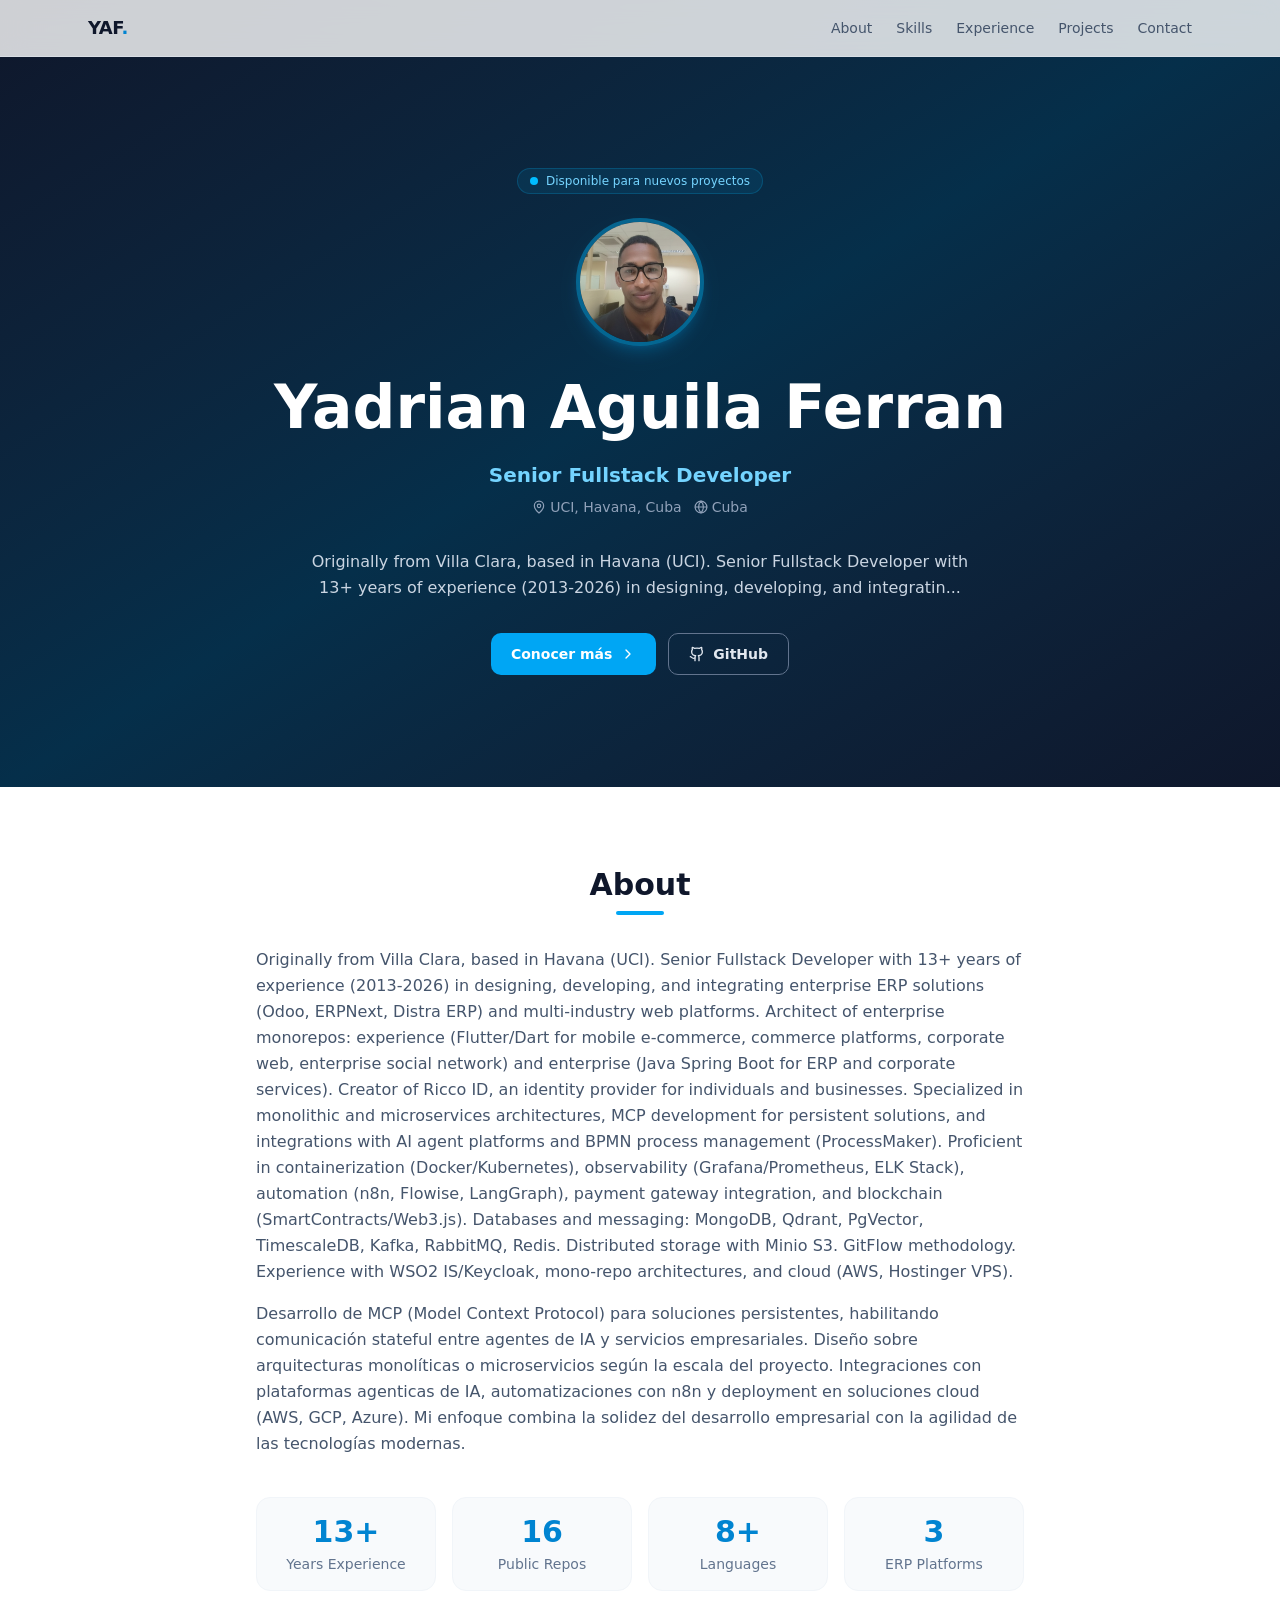
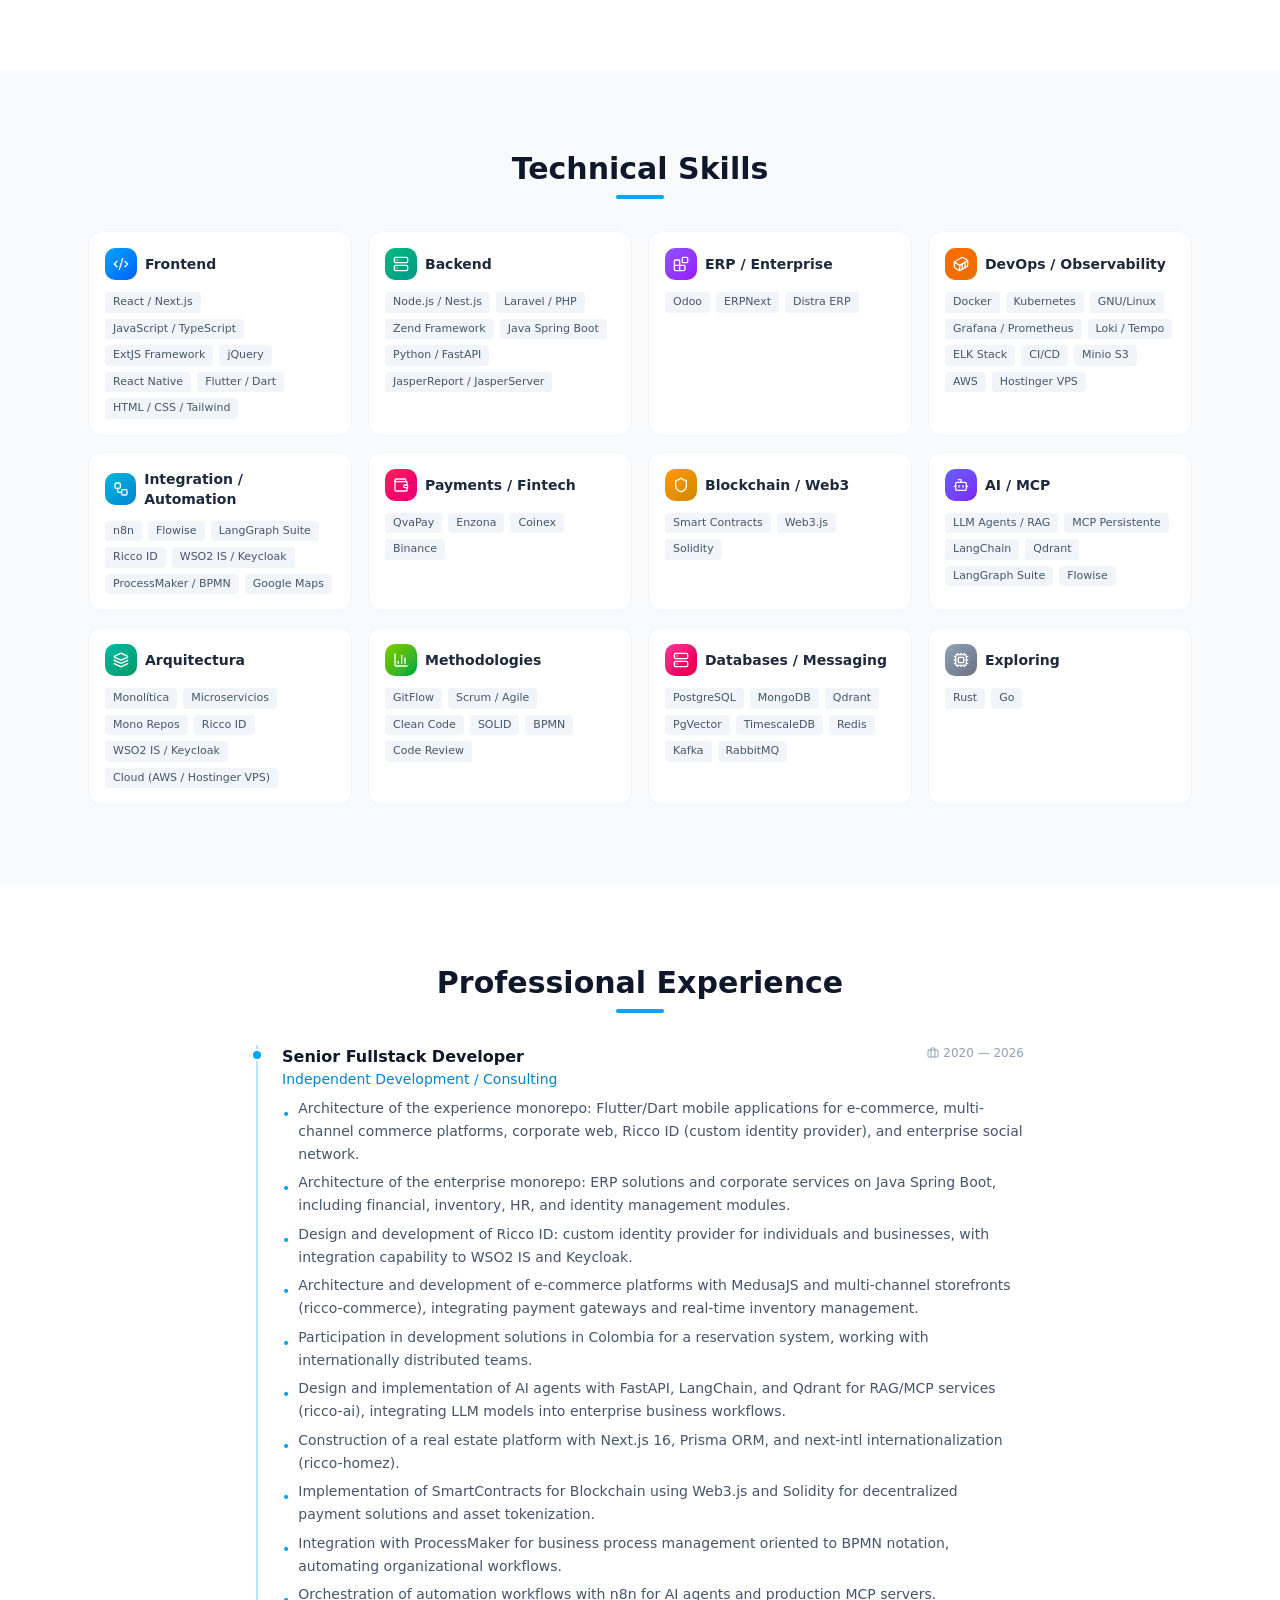
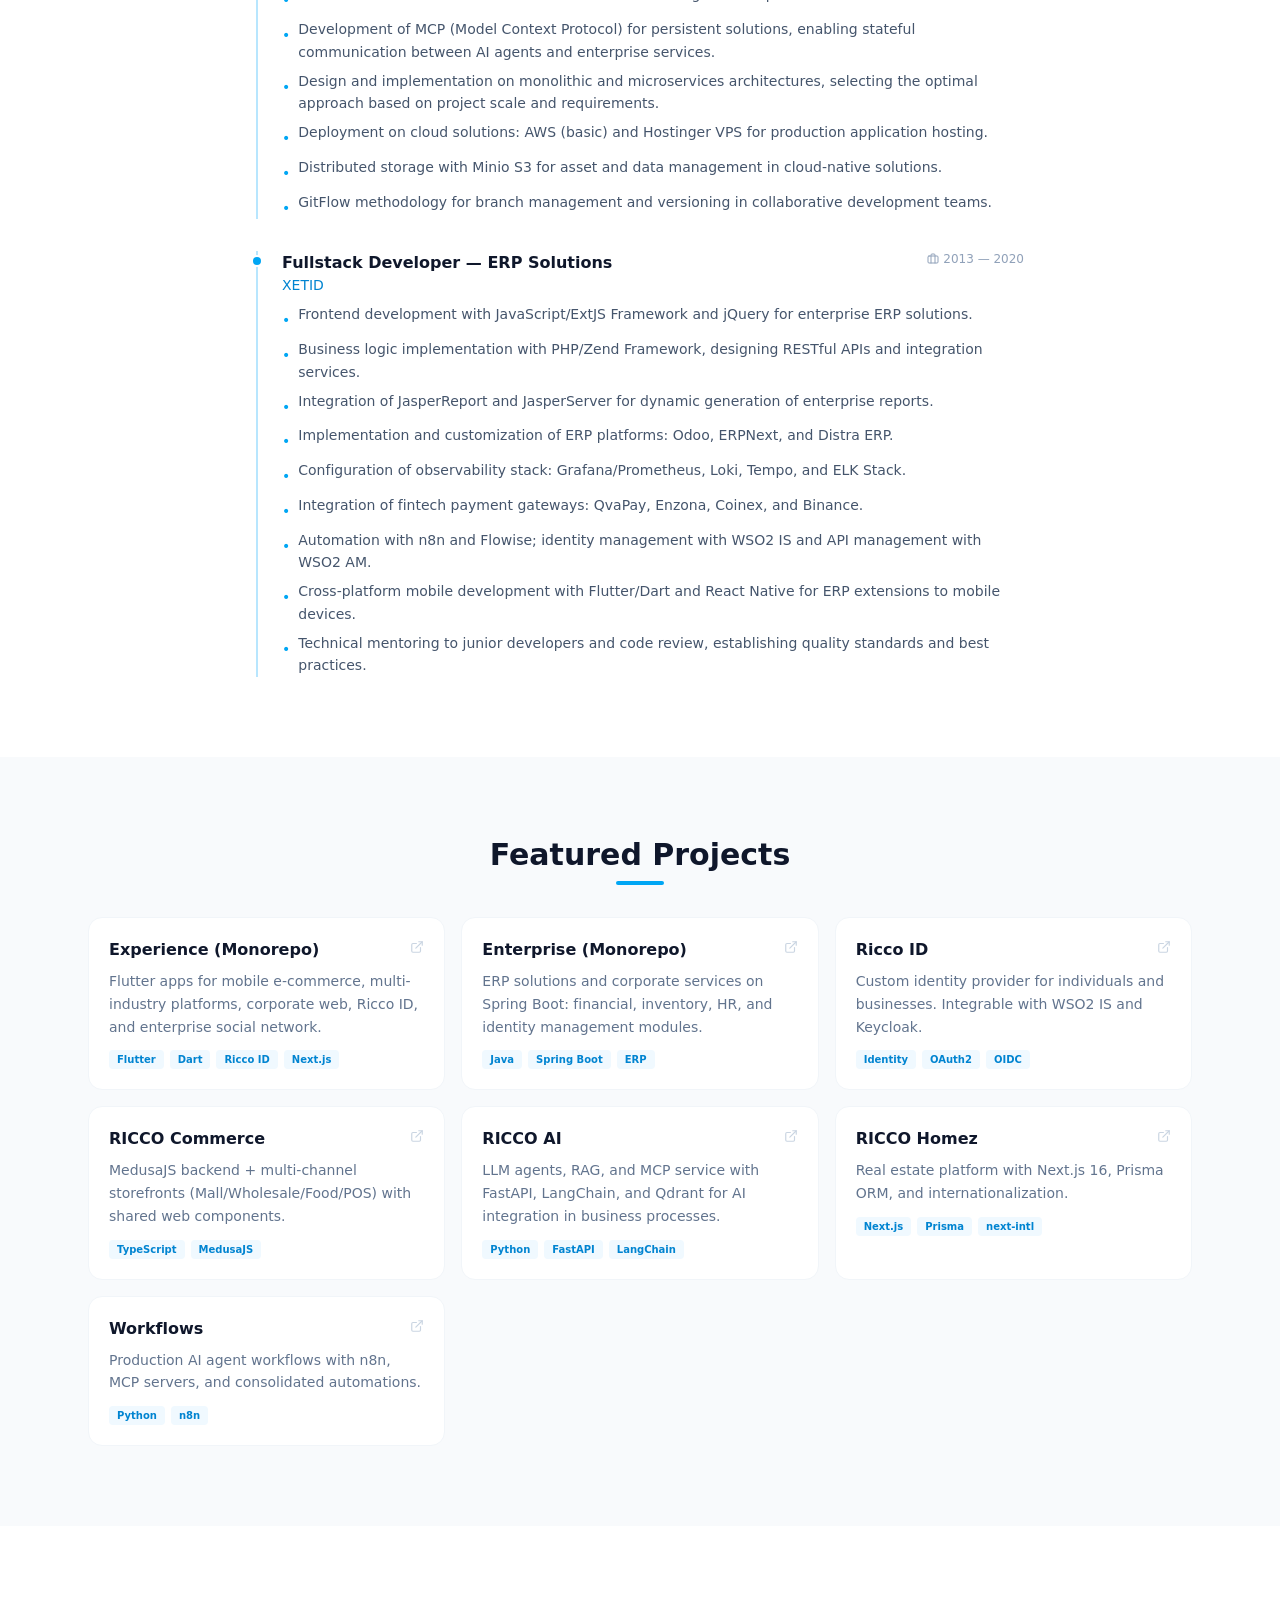
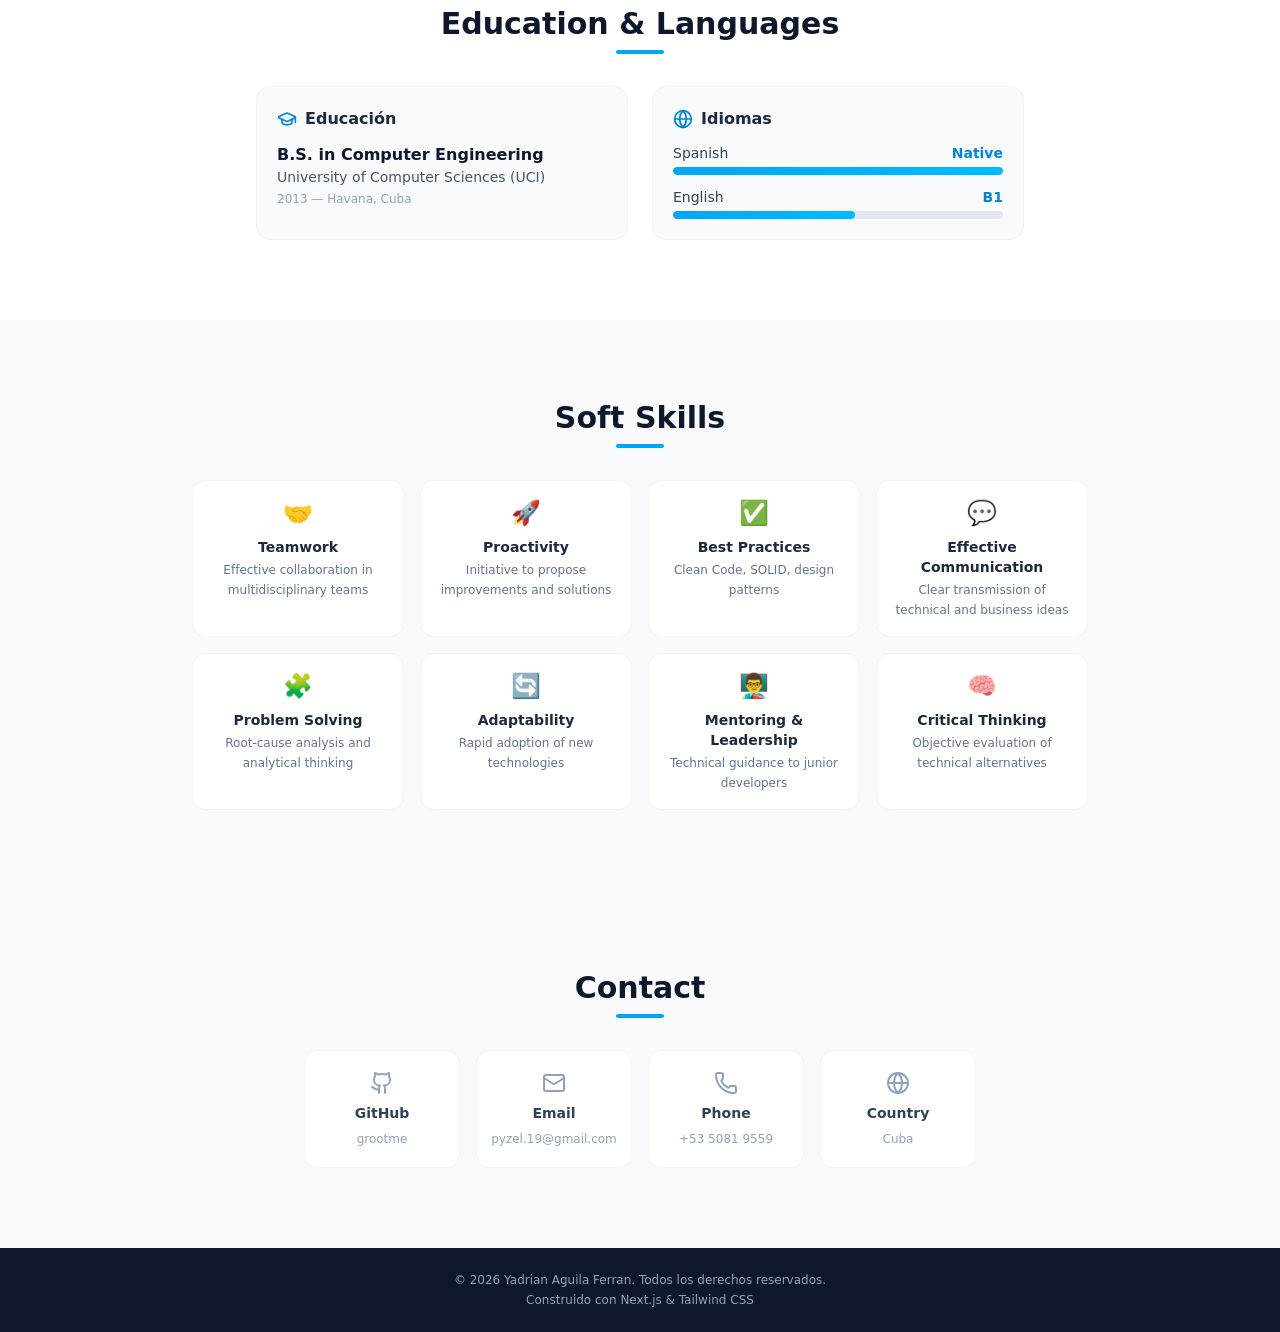
==== commit cf6785f7: "feat: next-intl migration, dark mode CSS vars, PortfolioCard component, RICCO Real State rename" ====
--- a/en/index.html
+++ b/en/index.html
@@ -1 +1 @@
-<!DOCTYPE html><!--yBsd3alhrGT422QXcdykQ--><html lang="es"><head><meta charSet="utf-8"/><meta name="viewport" content="width=device-width, initial-scale=1"/><link rel="preload" href="/_next/static/media/83afe278b6a6bb3c-s.p.3a6ba036.woff2" as="font" crossorigin="" type="font/woff2"/><link rel="preload" as="image" href="/photo.png"/><link rel="stylesheet" href="/_next/static/chunks/d41ba60faff93bff.css" data-precedence="next"/><link rel="stylesheet" href="/_next/static/chunks/c707a44258e0393a.css" data-precedence="next"/><link rel="preload" as="script" fetchPriority="low" href="/_next/static/chunks/f08f35e58330c2bb.js"/><script src="/_next/static/chunks/576dcf509bd13226.js" async=""></script><script src="/_next/static/chunks/b5c6d2af80386b34.js" async=""></script><script src="/_next/static/chunks/turbopack-96a1a85c1ce7d4a5.js" async=""></script><script src="/_next/static/chunks/ff1a16fafef87110.js" async=""></script><script src="/_next/static/chunks/f551379acc9349e8.js" async=""></script><script src="/_next/static/chunks/4b935edd0cea1ee3.js" async=""></script><script src="/_next/static/chunks/1c577ec45ff4c3f3.js" async=""></script><script src="/_next/static/chunks/a664b7746816bd68.js" async=""></script><meta name="next-size-adjust" content=""/><title>Yadrian Aguila Ferran — Senior Fullstack Developer</title><meta name="description" content="Portafolio profesional de Yadrian Aguila Ferran. Senior Fullstack Developer con +10 años de experiencia en ERP, arquitecturas web, cloud y movil."/><meta name="author" content="Yadrian Aguila Ferran"/><meta name="keywords" content="Yadrian Aguila Ferran,Fullstack Developer,Senior Developer,Next.js,Node.js,Laravel,ERP,Docker,Kubernetes"/><meta property="og:title" content="Yadrian Aguila Ferran — Senior Fullstack Developer"/><meta property="og:description" content="Portafolio profesional. Senior Fullstack Developer con +10 años de experiencia."/><meta property="og:type" content="website"/><meta name="twitter:card" content="summary"/><meta name="twitter:title" content="Yadrian Aguila Ferran — Senior Fullstack Developer"/><meta name="twitter:description" content="Portafolio profesional. Senior Fullstack Developer con +10 años de experiencia."/><script src="/_next/static/chunks/a6dad97d9634a72d.js" noModule=""></script></head><body class="inter_fe8b9d92-module__LINzvG__variable antialiased"><div hidden=""><!--$--><!--/$--></div><div class="min-h-screen flex flex-col bg-white font-[var(--font-inter)]"><nav class="fixed top-0 inset-x-0 z-50 bg-white/80 backdrop-blur-md border-b border-slate-200/60"><div class="max-w-6xl mx-auto flex items-center justify-between px-4 sm:px-6 h-14"><a href="#" class="font-bold text-lg tracking-tight text-slate-900">YAF<span class="text-sky-600">.</span></a><ul class="hidden md:flex gap-6 text-sm font-medium text-slate-600"><li><a href="#about" class="hover:text-sky-600 transition-colors">About</a></li><li><a href="#skills" class="hover:text-sky-600 transition-colors">Skills</a></li><li><a href="#experience" class="hover:text-sky-600 transition-colors">Experience</a></li><li><a href="#projects" class="hover:text-sky-600 transition-colors">Projects</a></li><li><a href="#contact" class="hover:text-sky-600 transition-colors">Contact</a></li></ul><button class="md:hidden p-2 text-slate-600" aria-label="Menu"><svg width="24" height="24" fill="none" stroke="currentColor" stroke-width="2"><path d="M4 6h16M4 12h16M4 18h16"></path></svg></button></div></nav><main class="flex-1"><section class="relative pt-14 overflow-hidden"><div class="absolute inset-0 bg-gradient-to-br from-slate-900 via-sky-950 to-slate-900"></div><div class="absolute inset-0 opacity-20 bg-[radial-gradient(ellipse_at_top_right,_var(--tw-gradient-stops))] from-sky-400 via-transparent to-transparent"></div><div class="relative max-w-6xl mx-auto px-4 sm:px-6 py-20 sm:py-28 text-center"><div class="inline-flex items-center gap-2 px-3 py-1 rounded-full bg-sky-500/10 border border-sky-400/20 text-sky-300 text-xs font-medium mb-6"><span class="w-2 h-2 rounded-full bg-sky-400 animate-pulse"></span>Disponible para nuevos proyectos</div><img src="/photo.png" alt="Yadrian Aguila Ferran" class="w-28 h-28 sm:w-32 sm:h-32 rounded-full object-cover border-4 border-sky-400/40 shadow-lg shadow-sky-500/20 mx-auto mb-6"/><h1 class="text-4xl sm:text-5xl lg:text-6xl font-extrabold text-white leading-tight mb-4">Yadrian Aguila Ferran</h1><p class="text-lg sm:text-xl text-sky-300 font-semibold mb-2">Senior Fullstack Developer</p><p class="flex items-center justify-center gap-3 text-slate-400 text-sm mb-8"><span class="inline-flex items-center gap-1"><svg xmlns="http://www.w3.org/2000/svg" width="14" height="14" viewBox="0 0 24 24" fill="none" stroke="currentColor" stroke-width="2" stroke-linecap="round" stroke-linejoin="round" class="lucide lucide-map-pin" aria-hidden="true"><path d="M20 10c0 4.993-5.539 10.193-7.399 11.799a1 1 0 0 1-1.202 0C9.539 20.193 4 14.993 4 10a8 8 0 0 1 16 0"></path><circle cx="12" cy="10" r="3"></circle></svg> <!-- -->UCI, Havana, Cuba</span><span class="inline-flex items-center gap-1"><svg xmlns="http://www.w3.org/2000/svg" width="14" height="14" viewBox="0 0 24 24" fill="none" stroke="currentColor" stroke-width="2" stroke-linecap="round" stroke-linejoin="round" class="lucide lucide-globe" aria-hidden="true"><circle cx="12" cy="12" r="10"></circle><path d="M12 2a14.5 14.5 0 0 0 0 20 14.5 14.5 0 0 0 0-20"></path><path d="M2 12h20"></path></svg> <!-- -->Cuba</span></p><p class="max-w-2xl mx-auto text-slate-300 text-sm sm:text-base leading-relaxed mb-8">Originally from Villa Clara, based in Havana (UCI). Senior Fullstack Developer with 13+ years of experience (2013-2026) in designing, developing, and integratin<!-- -->...</p><div class="flex flex-wrap justify-center gap-3"><a href="#about" class="inline-flex items-center gap-2 px-5 py-2.5 rounded-lg bg-sky-500 text-white font-semibold text-sm hover:bg-sky-400 transition">Conocer más <svg xmlns="http://www.w3.org/2000/svg" width="16" height="16" viewBox="0 0 24 24" fill="none" stroke="currentColor" stroke-width="2" stroke-linecap="round" stroke-linejoin="round" class="lucide lucide-chevron-right" aria-hidden="true"><path d="m9 18 6-6-6-6"></path></svg></a><a href="https://github.com/grootme" target="_blank" rel="noopener noreferrer" class="inline-flex items-center gap-2 px-5 py-2.5 rounded-lg border border-slate-500 text-slate-200 font-semibold text-sm hover:border-sky-400 hover:text-sky-300 transition"><svg xmlns="http://www.w3.org/2000/svg" width="16" height="16" viewBox="0 0 24 24" fill="none" stroke="currentColor" stroke-width="2" stroke-linecap="round" stroke-linejoin="round" class="lucide lucide-github" aria-hidden="true"><path d="M15 22v-4a4.8 4.8 0 0 0-1-3.5c3 0 6-2 6-5.5.08-1.25-.27-2.48-1-3.5.28-1.15.28-2.35 0-3.5 0 0-1 0-3 1.5-2.64-.5-5.36-.5-8 0C6 2 5 2 5 2c-.3 1.15-.3 2.35 0 3.5A5.403 5.403 0 0 0 4 9c0 3.5 3 5.5 6 5.5-.39.49-.68 1.05-.85 1.65-.17.6-.22 1.23-.15 1.85v4"></path><path d="M9 18c-4.51 2-5-2-7-2"></path></svg> GitHub</a></div></div></section><section id="about" class="py-16 sm:py-20 bg-white"><div class="max-w-6xl mx-auto px-4 sm:px-6"><div class="mb-8 text-center"><h2 class="text-2xl sm:text-3xl font-extrabold text-slate-900">About</h2><div class="mt-2 mx-auto w-12 h-1 rounded-full bg-sky-500"></div></div><div class="max-w-3xl mx-auto text-slate-600 text-sm sm:text-base leading-relaxed space-y-4"><p>Originally from Villa Clara, based in Havana (UCI). Senior Fullstack Developer with 13+ years of experience (2013-2026) in designing, developing, and integrating enterprise ERP solutions (Odoo, ERPNext, Distra ERP) and multi-industry web platforms. Architect of enterprise monorepos: experience (Flutter/Dart for mobile e-commerce, commerce platforms, corporate web, enterprise social network) and enterprise (Java Spring Boot for ERP and corporate services). Creator of Ricco ID, an identity provider for individuals and businesses. Specialized in monolithic and microservices architectures, MCP development for persistent solutions, and integrations with AI agent platforms and BPMN process management (ProcessMaker). Proficient in containerization (Docker/Kubernetes), observability (Grafana/Prometheus, ELK Stack), automation (n8n, Flowise, LangGraph), payment gateway integration, and blockchain (SmartContracts/Web3.js). Databases and messaging: MongoDB, Qdrant, PgVector, TimescaleDB, Kafka, RabbitMQ, Redis. Distributed storage with Minio S3. GitFlow methodology. Experience with WSO2 IS/Keycloak, mono-repo architectures, and cloud (AWS, Hostinger VPS).</p><p>Desarrollo de MCP (Model Context Protocol) para soluciones persistentes, habilitando comunicación stateful entre agentes de IA y servicios empresariales. Diseño sobre arquitecturas monolíticas o microservicios según la escala del proyecto. Integraciones con plataformas agenticas de IA, automatizaciones con n8n y deployment en soluciones cloud (AWS, GCP, Azure). Mi enfoque combina la solidez del desarrollo empresarial con la agilidad de las tecnologías modernas.</p></div><div class="grid grid-cols-2 sm:grid-cols-4 gap-4 mt-10 max-w-3xl mx-auto"><div class="text-center p-4 rounded-xl bg-slate-50 border border-slate-100"><div class="text-2xl sm:text-3xl font-extrabold text-sky-600">13+</div><div class="text-xs sm:text-sm text-slate-500 mt-1">Years Experience</div></div><div class="text-center p-4 rounded-xl bg-slate-50 border border-slate-100"><div class="text-2xl sm:text-3xl font-extrabold text-sky-600">16</div><div class="text-xs sm:text-sm text-slate-500 mt-1">Public Repos</div></div><div class="text-center p-4 rounded-xl bg-slate-50 border border-slate-100"><div class="text-2xl sm:text-3xl font-extrabold text-sky-600">8+</div><div class="text-xs sm:text-sm text-slate-500 mt-1">Languages</div></div><div class="text-center p-4 rounded-xl bg-slate-50 border border-slate-100"><div class="text-2xl sm:text-3xl font-extrabold text-sky-600">3</div><div class="text-xs sm:text-sm text-slate-500 mt-1">ERP Platforms</div></div></div></div></section><section id="skills" class="py-16 sm:py-20 bg-slate-50"><div class="max-w-6xl mx-auto px-4 sm:px-6"><div class="mb-8 text-center"><h2 class="text-2xl sm:text-3xl font-extrabold text-slate-900">Technical Skills</h2><div class="mt-2 mx-auto w-12 h-1 rounded-full bg-sky-500"></div></div><div class="grid sm:grid-cols-2 lg:grid-cols-4 gap-4"><div class="bg-white rounded-xl border border-slate-100 p-4 hover:shadow-md transition-shadow"><div class="flex items-center gap-2 mb-3"><div class="w-8 h-8 rounded-lg bg-gradient-to-br from-sky-500 to-blue-600 flex items-center justify-center"><svg xmlns="http://www.w3.org/2000/svg" width="16" height="16" viewBox="0 0 24 24" fill="none" stroke="currentColor" stroke-width="2" stroke-linecap="round" stroke-linejoin="round" class="lucide lucide-code-xml text-white" aria-hidden="true"><path d="m18 16 4-4-4-4"></path><path d="m6 8-4 4 4 4"></path><path d="m14.5 4-5 16"></path></svg></div><h3 class="font-semibold text-sm text-slate-800">Frontend</h3></div><div class="flex flex-wrap gap-1.5"><span class="px-2 py-0.5 rounded text-[11px] font-medium bg-slate-100 text-slate-600">React / Next.js</span><span class="px-2 py-0.5 rounded text-[11px] font-medium bg-slate-100 text-slate-600">JavaScript / TypeScript</span><span class="px-2 py-0.5 rounded text-[11px] font-medium bg-slate-100 text-slate-600">ExtJS Framework</span><span class="px-2 py-0.5 rounded text-[11px] font-medium bg-slate-100 text-slate-600">jQuery</span><span class="px-2 py-0.5 rounded text-[11px] font-medium bg-slate-100 text-slate-600">React Native</span><span class="px-2 py-0.5 rounded text-[11px] font-medium bg-slate-100 text-slate-600">Flutter / Dart</span><span class="px-2 py-0.5 rounded text-[11px] font-medium bg-slate-100 text-slate-600">HTML / CSS / Tailwind</span></div></div><div class="bg-white rounded-xl border border-slate-100 p-4 hover:shadow-md transition-shadow"><div class="flex items-center gap-2 mb-3"><div class="w-8 h-8 rounded-lg bg-gradient-to-br from-emerald-500 to-teal-600 flex items-center justify-center"><svg xmlns="http://www.w3.org/2000/svg" width="16" height="16" viewBox="0 0 24 24" fill="none" stroke="currentColor" stroke-width="2" stroke-linecap="round" stroke-linejoin="round" class="lucide lucide-server text-white" aria-hidden="true"><rect width="20" height="8" x="2" y="2" rx="2" ry="2"></rect><rect width="20" height="8" x="2" y="14" rx="2" ry="2"></rect><line x1="6" x2="6.01" y1="6" y2="6"></line><line x1="6" x2="6.01" y1="18" y2="18"></line></svg></div><h3 class="font-semibold text-sm text-slate-800">Backend</h3></div><div class="flex flex-wrap gap-1.5"><span class="px-2 py-0.5 rounded text-[11px] font-medium bg-slate-100 text-slate-600">Node.js / Nest.js</span><span class="px-2 py-0.5 rounded text-[11px] font-medium bg-slate-100 text-slate-600">Laravel / PHP</span><span class="px-2 py-0.5 rounded text-[11px] font-medium bg-slate-100 text-slate-600">Zend Framework</span><span class="px-2 py-0.5 rounded text-[11px] font-medium bg-slate-100 text-slate-600">Java Spring Boot</span><span class="px-2 py-0.5 rounded text-[11px] font-medium bg-slate-100 text-slate-600">Python / FastAPI</span><span class="px-2 py-0.5 rounded text-[11px] font-medium bg-slate-100 text-slate-600">JasperReport / JasperServer</span></div></div><div class="bg-white rounded-xl border border-slate-100 p-4 hover:shadow-md transition-shadow"><div class="flex items-center gap-2 mb-3"><div class="w-8 h-8 rounded-lg bg-gradient-to-br from-violet-500 to-purple-600 flex items-center justify-center"><svg xmlns="http://www.w3.org/2000/svg" width="16" height="16" viewBox="0 0 24 24" fill="none" stroke="currentColor" stroke-width="2" stroke-linecap="round" stroke-linejoin="round" class="lucide lucide-blocks text-white" aria-hidden="true"><path d="M10 22V7a1 1 0 0 0-1-1H4a2 2 0 0 0-2 2v12a2 2 0 0 0 2 2h12a2 2 0 0 0 2-2v-5a1 1 0 0 0-1-1H2"></path><rect x="14" y="2" width="8" height="8" rx="1"></rect></svg></div><h3 class="font-semibold text-sm text-slate-800">ERP / Enterprise</h3></div><div class="flex flex-wrap gap-1.5"><span class="px-2 py-0.5 rounded text-[11px] font-medium bg-slate-100 text-slate-600">Odoo</span><span class="px-2 py-0.5 rounded text-[11px] font-medium bg-slate-100 text-slate-600">ERPNext</span><span class="px-2 py-0.5 rounded text-[11px] font-medium bg-slate-100 text-slate-600">Distra ERP</span></div></div><div class="bg-white rounded-xl border border-slate-100 p-4 hover:shadow-md transition-shadow"><div class="flex items-center gap-2 mb-3"><div class="w-8 h-8 rounded-lg bg-gradient-to-br from-orange-500 to-amber-600 flex items-center justify-center"><svg xmlns="http://www.w3.org/2000/svg" width="16" height="16" viewBox="0 0 24 24" fill="none" stroke="currentColor" stroke-width="2" stroke-linecap="round" stroke-linejoin="round" class="lucide lucide-container text-white" aria-hidden="true"><path d="M22 7.7c0-.6-.4-1.2-.8-1.5l-6.3-3.9a1.72 1.72 0 0 0-1.7 0l-10.3 6c-.5.2-.9.8-.9 1.4v6.6c0 .5.4 1.2.8 1.5l6.3 3.9a1.72 1.72 0 0 0 1.7 0l10.3-6c.5-.3.9-1 .9-1.5Z"></path><path d="M10 21.9V14L2.1 9.1"></path><path d="m10 14 11.9-6.9"></path><path d="M14 19.8v-8.1"></path><path d="M18 17.5V9.4"></path></svg></div><h3 class="font-semibold text-sm text-slate-800">DevOps / Observability</h3></div><div class="flex flex-wrap gap-1.5"><span class="px-2 py-0.5 rounded text-[11px] font-medium bg-slate-100 text-slate-600">Docker</span><span class="px-2 py-0.5 rounded text-[11px] font-medium bg-slate-100 text-slate-600">Kubernetes</span><span class="px-2 py-0.5 rounded text-[11px] font-medium bg-slate-100 text-slate-600">GNU/Linux</span><span class="px-2 py-0.5 rounded text-[11px] font-medium bg-slate-100 text-slate-600">Grafana / Prometheus</span><span class="px-2 py-0.5 rounded text-[11px] font-medium bg-slate-100 text-slate-600">Loki / Tempo</span><span class="px-2 py-0.5 rounded text-[11px] font-medium bg-slate-100 text-slate-600">ELK Stack</span><span class="px-2 py-0.5 rounded text-[11px] font-medium bg-slate-100 text-slate-600">CI/CD</span><span class="px-2 py-0.5 rounded text-[11px] font-medium bg-slate-100 text-slate-600">Minio S3</span><span class="px-2 py-0.5 rounded text-[11px] font-medium bg-slate-100 text-slate-600">AWS</span><span class="px-2 py-0.5 rounded text-[11px] font-medium bg-slate-100 text-slate-600">Hostinger VPS</span></div></div><div class="bg-white rounded-xl border border-slate-100 p-4 hover:shadow-md transition-shadow"><div class="flex items-center gap-2 mb-3"><div class="w-8 h-8 rounded-lg bg-gradient-to-br from-cyan-500 to-sky-600 flex items-center justify-center"><svg xmlns="http://www.w3.org/2000/svg" width="16" height="16" viewBox="0 0 24 24" fill="none" stroke="currentColor" stroke-width="2" stroke-linecap="round" stroke-linejoin="round" class="lucide lucide-workflow text-white" aria-hidden="true"><rect width="8" height="8" x="3" y="3" rx="2"></rect><path d="M7 11v4a2 2 0 0 0 2 2h4"></path><rect width="8" height="8" x="13" y="13" rx="2"></rect></svg></div><h3 class="font-semibold text-sm text-slate-800">Integration / Automation</h3></div><div class="flex flex-wrap gap-1.5"><span class="px-2 py-0.5 rounded text-[11px] font-medium bg-slate-100 text-slate-600">n8n</span><span class="px-2 py-0.5 rounded text-[11px] font-medium bg-slate-100 text-slate-600">Flowise</span><span class="px-2 py-0.5 rounded text-[11px] font-medium bg-slate-100 text-slate-600">LangGraph Suite</span><span class="px-2 py-0.5 rounded text-[11px] font-medium bg-slate-100 text-slate-600">Ricco ID</span><span class="px-2 py-0.5 rounded text-[11px] font-medium bg-slate-100 text-slate-600">WSO2 IS / Keycloak</span><span class="px-2 py-0.5 rounded text-[11px] font-medium bg-slate-100 text-slate-600">ProcessMaker / BPMN</span><span class="px-2 py-0.5 rounded text-[11px] font-medium bg-slate-100 text-slate-600">Google Maps</span></div></div><div class="bg-white rounded-xl border border-slate-100 p-4 hover:shadow-md transition-shadow"><div class="flex items-center gap-2 mb-3"><div class="w-8 h-8 rounded-lg bg-gradient-to-br from-rose-500 to-pink-600 flex items-center justify-center"><svg xmlns="http://www.w3.org/2000/svg" width="16" height="16" viewBox="0 0 24 24" fill="none" stroke="currentColor" stroke-width="2" stroke-linecap="round" stroke-linejoin="round" class="lucide lucide-wallet text-white" aria-hidden="true"><path d="M19 7V4a1 1 0 0 0-1-1H5a2 2 0 0 0 0 4h15a1 1 0 0 1 1 1v4h-3a2 2 0 0 0 0 4h3a1 1 0 0 0 1-1v-2a1 1 0 0 0-1-1"></path><path d="M3 5v14a2 2 0 0 0 2 2h15a1 1 0 0 0 1-1v-4"></path></svg></div><h3 class="font-semibold text-sm text-slate-800">Payments / Fintech</h3></div><div class="flex flex-wrap gap-1.5"><span class="px-2 py-0.5 rounded text-[11px] font-medium bg-slate-100 text-slate-600">QvaPay</span><span class="px-2 py-0.5 rounded text-[11px] font-medium bg-slate-100 text-slate-600">Enzona</span><span class="px-2 py-0.5 rounded text-[11px] font-medium bg-slate-100 text-slate-600">Coinex</span><span class="px-2 py-0.5 rounded text-[11px] font-medium bg-slate-100 text-slate-600">Binance</span></div></div><div class="bg-white rounded-xl border border-slate-100 p-4 hover:shadow-md transition-shadow"><div class="flex items-center gap-2 mb-3"><div class="w-8 h-8 rounded-lg bg-gradient-to-br from-amber-500 to-yellow-600 flex items-center justify-center"><svg xmlns="http://www.w3.org/2000/svg" width="16" height="16" viewBox="0 0 24 24" fill="none" stroke="currentColor" stroke-width="2" stroke-linecap="round" stroke-linejoin="round" class="lucide lucide-shield text-white" aria-hidden="true"><path d="M20 13c0 5-3.5 7.5-7.66 8.95a1 1 0 0 1-.67-.01C7.5 20.5 4 18 4 13V6a1 1 0 0 1 1-1c2 0 4.5-1.2 6.24-2.72a1.17 1.17 0 0 1 1.52 0C14.51 3.81 17 5 19 5a1 1 0 0 1 1 1z"></path></svg></div><h3 class="font-semibold text-sm text-slate-800">Blockchain / Web3</h3></div><div class="flex flex-wrap gap-1.5"><span class="px-2 py-0.5 rounded text-[11px] font-medium bg-slate-100 text-slate-600">Smart Contracts</span><span class="px-2 py-0.5 rounded text-[11px] font-medium bg-slate-100 text-slate-600">Web3.js</span><span class="px-2 py-0.5 rounded text-[11px] font-medium bg-slate-100 text-slate-600">Solidity</span></div></div><div class="bg-white rounded-xl border border-slate-100 p-4 hover:shadow-md transition-shadow"><div class="flex items-center gap-2 mb-3"><div class="w-8 h-8 rounded-lg bg-gradient-to-br from-indigo-500 to-violet-600 flex items-center justify-center"><svg xmlns="http://www.w3.org/2000/svg" width="16" height="16" viewBox="0 0 24 24" fill="none" stroke="currentColor" stroke-width="2" stroke-linecap="round" stroke-linejoin="round" class="lucide lucide-bot text-white" aria-hidden="true"><path d="M12 8V4H8"></path><rect width="16" height="12" x="4" y="8" rx="2"></rect><path d="M2 14h2"></path><path d="M20 14h2"></path><path d="M15 13v2"></path><path d="M9 13v2"></path></svg></div><h3 class="font-semibold text-sm text-slate-800">AI / MCP</h3></div><div class="flex flex-wrap gap-1.5"><span class="px-2 py-0.5 rounded text-[11px] font-medium bg-slate-100 text-slate-600">LLM Agents / RAG</span><span class="px-2 py-0.5 rounded text-[11px] font-medium bg-slate-100 text-slate-600">MCP Persistente</span><span class="px-2 py-0.5 rounded text-[11px] font-medium bg-slate-100 text-slate-600">LangChain</span><span class="px-2 py-0.5 rounded text-[11px] font-medium bg-slate-100 text-slate-600">Qdrant</span><span class="px-2 py-0.5 rounded text-[11px] font-medium bg-slate-100 text-slate-600">LangGraph Suite</span><span class="px-2 py-0.5 rounded text-[11px] font-medium bg-slate-100 text-slate-600">Flowise</span></div></div><div class="bg-white rounded-xl border border-slate-100 p-4 hover:shadow-md transition-shadow"><div class="flex items-center gap-2 mb-3"><div class="w-8 h-8 rounded-lg bg-gradient-to-br from-teal-500 to-emerald-600 flex items-center justify-center"><svg xmlns="http://www.w3.org/2000/svg" width="16" height="16" viewBox="0 0 24 24" fill="none" stroke="currentColor" stroke-width="2" stroke-linecap="round" stroke-linejoin="round" class="lucide lucide-layers text-white" aria-hidden="true"><path d="M12.83 2.18a2 2 0 0 0-1.66 0L2.6 6.08a1 1 0 0 0 0 1.83l8.58 3.91a2 2 0 0 0 1.66 0l8.58-3.9a1 1 0 0 0 0-1.83z"></path><path d="M2 12a1 1 0 0 0 .58.91l8.6 3.91a2 2 0 0 0 1.65 0l8.58-3.9A1 1 0 0 0 22 12"></path><path d="M2 17a1 1 0 0 0 .58.91l8.6 3.91a2 2 0 0 0 1.65 0l8.58-3.9A1 1 0 0 0 22 17"></path></svg></div><h3 class="font-semibold text-sm text-slate-800">Architecture</h3></div><div class="flex flex-wrap gap-1.5"><span class="px-2 py-0.5 rounded text-[11px] font-medium bg-slate-100 text-slate-600">Monolítica</span><span class="px-2 py-0.5 rounded text-[11px] font-medium bg-slate-100 text-slate-600">Microservicios</span><span class="px-2 py-0.5 rounded text-[11px] font-medium bg-slate-100 text-slate-600">Mono Repos</span><span class="px-2 py-0.5 rounded text-[11px] font-medium bg-slate-100 text-slate-600">Ricco ID</span><span class="px-2 py-0.5 rounded text-[11px] font-medium bg-slate-100 text-slate-600">WSO2 IS / Keycloak</span><span class="px-2 py-0.5 rounded text-[11px] font-medium bg-slate-100 text-slate-600">Cloud (AWS / Hostinger VPS)</span></div></div><div class="bg-white rounded-xl border border-slate-100 p-4 hover:shadow-md transition-shadow"><div class="flex items-center gap-2 mb-3"><div class="w-8 h-8 rounded-lg bg-gradient-to-br from-lime-500 to-green-600 flex items-center justify-center"><svg xmlns="http://www.w3.org/2000/svg" width="16" height="16" viewBox="0 0 24 24" fill="none" stroke="currentColor" stroke-width="2" stroke-linecap="round" stroke-linejoin="round" class="lucide lucide-chart-column text-white" aria-hidden="true"><path d="M3 3v16a2 2 0 0 0 2 2h16"></path><path d="M18 17V9"></path><path d="M13 17V5"></path><path d="M8 17v-3"></path></svg></div><h3 class="font-semibold text-sm text-slate-800">Methodologies</h3></div><div class="flex flex-wrap gap-1.5"><span class="px-2 py-0.5 rounded text-[11px] font-medium bg-slate-100 text-slate-600">GitFlow</span><span class="px-2 py-0.5 rounded text-[11px] font-medium bg-slate-100 text-slate-600">Scrum / Agile</span><span class="px-2 py-0.5 rounded text-[11px] font-medium bg-slate-100 text-slate-600">Clean Code</span><span class="px-2 py-0.5 rounded text-[11px] font-medium bg-slate-100 text-slate-600">SOLID</span><span class="px-2 py-0.5 rounded text-[11px] font-medium bg-slate-100 text-slate-600">BPMN</span><span class="px-2 py-0.5 rounded text-[11px] font-medium bg-slate-100 text-slate-600">Code Review</span></div></div><div class="bg-white rounded-xl border border-slate-100 p-4 hover:shadow-md transition-shadow"><div class="flex items-center gap-2 mb-3"><div class="w-8 h-8 rounded-lg bg-gradient-to-br from-pink-500 to-rose-600 flex items-center justify-center"><svg xmlns="http://www.w3.org/2000/svg" width="16" height="16" viewBox="0 0 24 24" fill="none" stroke="currentColor" stroke-width="2" stroke-linecap="round" stroke-linejoin="round" class="lucide lucide-server text-white" aria-hidden="true"><rect width="20" height="8" x="2" y="2" rx="2" ry="2"></rect><rect width="20" height="8" x="2" y="14" rx="2" ry="2"></rect><line x1="6" x2="6.01" y1="6" y2="6"></line><line x1="6" x2="6.01" y1="18" y2="18"></line></svg></div><h3 class="font-semibold text-sm text-slate-800">Databases / Messaging</h3></div><div class="flex flex-wrap gap-1.5"><span class="px-2 py-0.5 rounded text-[11px] font-medium bg-slate-100 text-slate-600">PostgreSQL</span><span class="px-2 py-0.5 rounded text-[11px] font-medium bg-slate-100 text-slate-600">MongoDB</span><span class="px-2 py-0.5 rounded text-[11px] font-medium bg-slate-100 text-slate-600">Qdrant</span><span class="px-2 py-0.5 rounded text-[11px] font-medium bg-slate-100 text-slate-600">PgVector</span><span class="px-2 py-0.5 rounded text-[11px] font-medium bg-slate-100 text-slate-600">TimescaleDB</span><span class="px-2 py-0.5 rounded text-[11px] font-medium bg-slate-100 text-slate-600">Redis</span><span class="px-2 py-0.5 rounded text-[11px] font-medium bg-slate-100 text-slate-600">Kafka</span><span class="px-2 py-0.5 rounded text-[11px] font-medium bg-slate-100 text-slate-600">RabbitMQ</span></div></div><div class="bg-white rounded-xl border border-slate-100 p-4 hover:shadow-md transition-shadow"><div class="flex items-center gap-2 mb-3"><div class="w-8 h-8 rounded-lg bg-gradient-to-br from-slate-400 to-gray-500 flex items-center justify-center"><svg xmlns="http://www.w3.org/2000/svg" width="16" height="16" viewBox="0 0 24 24" fill="none" stroke="currentColor" stroke-width="2" stroke-linecap="round" stroke-linejoin="round" class="lucide lucide-cpu text-white" aria-hidden="true"><path d="M12 20v2"></path><path d="M12 2v2"></path><path d="M17 20v2"></path><path d="M17 2v2"></path><path d="M2 12h2"></path><path d="M2 17h2"></path><path d="M2 7h2"></path><path d="M20 12h2"></path><path d="M20 17h2"></path><path d="M20 7h2"></path><path d="M7 20v2"></path><path d="M7 2v2"></path><rect x="4" y="4" width="16" height="16" rx="2"></rect><rect x="8" y="8" width="8" height="8" rx="1"></rect></svg></div><h3 class="font-semibold text-sm text-slate-800">Exploring</h3></div><div class="flex flex-wrap gap-1.5"><span class="px-2 py-0.5 rounded text-[11px] font-medium bg-slate-100 text-slate-600">Rust</span><span class="px-2 py-0.5 rounded text-[11px] font-medium bg-slate-100 text-slate-600">Go</span></div></div></div></div></section><section id="experience" class="py-16 sm:py-20 bg-white"><div class="max-w-6xl mx-auto px-4 sm:px-6"><div class="mb-8 text-center"><h2 class="text-2xl sm:text-3xl font-extrabold text-slate-900">Professional Experience</h2><div class="mt-2 mx-auto w-12 h-1 rounded-full bg-sky-500"></div></div><div class="max-w-3xl mx-auto space-y-8"><div class="relative pl-6 border-l-2 border-sky-200"><div class="absolute -left-[7px] top-1 w-3 h-3 rounded-full bg-sky-500 border-2 border-white"></div><div class="flex flex-col sm:flex-row sm:items-start sm:justify-between mb-1"><div><h3 class="font-bold text-slate-900">Senior Fullstack Developer</h3><p class="text-sky-600 text-sm font-medium">Independent Development / Consulting</p></div><div class="text-xs text-slate-400 mt-1 sm:mt-0 whitespace-nowrap flex items-center gap-1"><svg xmlns="http://www.w3.org/2000/svg" width="12" height="12" viewBox="0 0 24 24" fill="none" stroke="currentColor" stroke-width="2" stroke-linecap="round" stroke-linejoin="round" class="lucide lucide-briefcase" aria-hidden="true"><path d="M16 20V4a2 2 0 0 0-2-2h-4a2 2 0 0 0-2 2v16"></path><rect width="20" height="14" x="2" y="6" rx="2"></rect></svg> <!-- -->2020 — 2026</div></div><ul class="mt-2 space-y-1.5"><li class="text-sm text-slate-600 leading-relaxed flex gap-2"><span class="text-sky-500 mt-1.5 shrink-0">•</span>Architecture of the experience monorepo: Flutter/Dart mobile applications for e-commerce, multi-channel commerce platforms, corporate web, Ricco ID (custom identity provider), and enterprise social network.</li><li class="text-sm text-slate-600 leading-relaxed flex gap-2"><span class="text-sky-500 mt-1.5 shrink-0">•</span>Architecture of the enterprise monorepo: ERP solutions and corporate services on Java Spring Boot, including financial, inventory, HR, and identity management modules.</li><li class="text-sm text-slate-600 leading-relaxed flex gap-2"><span class="text-sky-500 mt-1.5 shrink-0">•</span>Design and development of Ricco ID: custom identity provider for individuals and businesses, with integration capability to WSO2 IS and Keycloak.</li><li class="text-sm text-slate-600 leading-relaxed flex gap-2"><span class="text-sky-500 mt-1.5 shrink-0">•</span>Architecture and development of e-commerce platforms with MedusaJS and multi-channel storefronts (ricco-commerce), integrating payment gateways and real-time inventory management.</li><li class="text-sm text-slate-600 leading-relaxed flex gap-2"><span class="text-sky-500 mt-1.5 shrink-0">•</span>Participation in development solutions in Colombia for a reservation system, working with internationally distributed teams.</li><li class="text-sm text-slate-600 leading-relaxed flex gap-2"><span class="text-sky-500 mt-1.5 shrink-0">•</span>Design and implementation of AI agents with FastAPI, LangChain, and Qdrant for RAG/MCP services (ricco-ai), integrating LLM models into enterprise business workflows.</li><li class="text-sm text-slate-600 leading-relaxed flex gap-2"><span class="text-sky-500 mt-1.5 shrink-0">•</span>Construction of a real estate platform with Next.js 16, Prisma ORM, and next-intl internationalization (ricco-homez).</li><li class="text-sm text-slate-600 leading-relaxed flex gap-2"><span class="text-sky-500 mt-1.5 shrink-0">•</span>Implementation of SmartContracts for Blockchain using Web3.js and Solidity for decentralized payment solutions and asset tokenization.</li><li class="text-sm text-slate-600 leading-relaxed flex gap-2"><span class="text-sky-500 mt-1.5 shrink-0">•</span>Integration with ProcessMaker for business process management oriented to BPMN notation, automating organizational workflows.</li><li class="text-sm text-slate-600 leading-relaxed flex gap-2"><span class="text-sky-500 mt-1.5 shrink-0">•</span>Orchestration of automation workflows with n8n for AI agents and production MCP servers.</li><li class="text-sm text-slate-600 leading-relaxed flex gap-2"><span class="text-sky-500 mt-1.5 shrink-0">•</span>Development of MCP (Model Context Protocol) for persistent solutions, enabling stateful communication between AI agents and enterprise services.</li><li class="text-sm text-slate-600 leading-relaxed flex gap-2"><span class="text-sky-500 mt-1.5 shrink-0">•</span>Design and implementation on monolithic and microservices architectures, selecting the optimal approach based on project scale and requirements.</li><li class="text-sm text-slate-600 leading-relaxed flex gap-2"><span class="text-sky-500 mt-1.5 shrink-0">•</span>Deployment on cloud solutions: AWS (basic) and Hostinger VPS for production application hosting.</li><li class="text-sm text-slate-600 leading-relaxed flex gap-2"><span class="text-sky-500 mt-1.5 shrink-0">•</span>Distributed storage with Minio S3 for asset and data management in cloud-native solutions.</li><li class="text-sm text-slate-600 leading-relaxed flex gap-2"><span class="text-sky-500 mt-1.5 shrink-0">•</span>GitFlow methodology for branch management and versioning in collaborative development teams.</li></ul></div><div class="relative pl-6 border-l-2 border-sky-200"><div class="absolute -left-[7px] top-1 w-3 h-3 rounded-full bg-sky-500 border-2 border-white"></div><div class="flex flex-col sm:flex-row sm:items-start sm:justify-between mb-1"><div><h3 class="font-bold text-slate-900">Fullstack Developer — ERP Solutions</h3><p class="text-sky-600 text-sm font-medium">XETID</p></div><div class="text-xs text-slate-400 mt-1 sm:mt-0 whitespace-nowrap flex items-center gap-1"><svg xmlns="http://www.w3.org/2000/svg" width="12" height="12" viewBox="0 0 24 24" fill="none" stroke="currentColor" stroke-width="2" stroke-linecap="round" stroke-linejoin="round" class="lucide lucide-briefcase" aria-hidden="true"><path d="M16 20V4a2 2 0 0 0-2-2h-4a2 2 0 0 0-2 2v16"></path><rect width="20" height="14" x="2" y="6" rx="2"></rect></svg> <!-- -->2013 — 2020</div></div><ul class="mt-2 space-y-1.5"><li class="text-sm text-slate-600 leading-relaxed flex gap-2"><span class="text-sky-500 mt-1.5 shrink-0">•</span>Frontend development with JavaScript/ExtJS Framework and jQuery for enterprise ERP solutions.</li><li class="text-sm text-slate-600 leading-relaxed flex gap-2"><span class="text-sky-500 mt-1.5 shrink-0">•</span>Business logic implementation with PHP/Zend Framework, designing RESTful APIs and integration services.</li><li class="text-sm text-slate-600 leading-relaxed flex gap-2"><span class="text-sky-500 mt-1.5 shrink-0">•</span>Integration of JasperReport and JasperServer for dynamic generation of enterprise reports.</li><li class="text-sm text-slate-600 leading-relaxed flex gap-2"><span class="text-sky-500 mt-1.5 shrink-0">•</span>Implementation and customization of ERP platforms: Odoo, ERPNext, and Distra ERP.</li><li class="text-sm text-slate-600 leading-relaxed flex gap-2"><span class="text-sky-500 mt-1.5 shrink-0">•</span>Configuration of observability stack: Grafana/Prometheus, Loki, Tempo, and ELK Stack.</li><li class="text-sm text-slate-600 leading-relaxed flex gap-2"><span class="text-sky-500 mt-1.5 shrink-0">•</span>Integration of fintech payment gateways: QvaPay, Enzona, Coinex, and Binance.</li><li class="text-sm text-slate-600 leading-relaxed flex gap-2"><span class="text-sky-500 mt-1.5 shrink-0">•</span>Automation with n8n and Flowise; identity management with WSO2 IS and API management with WSO2 AM.</li><li class="text-sm text-slate-600 leading-relaxed flex gap-2"><span class="text-sky-500 mt-1.5 shrink-0">•</span>Cross-platform mobile development with Flutter/Dart and React Native for ERP extensions to mobile devices.</li><li class="text-sm text-slate-600 leading-relaxed flex gap-2"><span class="text-sky-500 mt-1.5 shrink-0">•</span>Technical mentoring to junior developers and code review, establishing quality standards and best practices.</li></ul></div></div></div></section><section id="projects" class="py-16 sm:py-20 bg-slate-50"><div class="max-w-6xl mx-auto px-4 sm:px-6"><div class="mb-8 text-center"><h2 class="text-2xl sm:text-3xl font-extrabold text-slate-900">Featured Projects</h2><div class="mt-2 mx-auto w-12 h-1 rounded-full bg-sky-500"></div></div><div class="grid sm:grid-cols-2 lg:grid-cols-3 gap-4"><a href="https://github.com/grootme/experience" target="_blank" rel="noopener noreferrer" class="group bg-white rounded-xl border border-slate-100 p-5 hover:shadow-lg hover:border-sky-200 transition-all"><div class="flex items-start justify-between mb-2"><h3 class="font-bold text-slate-900 group-hover:text-sky-600 transition-colors">Experience (Monorepo)</h3><svg xmlns="http://www.w3.org/2000/svg" width="14" height="14" viewBox="0 0 24 24" fill="none" stroke="currentColor" stroke-width="2" stroke-linecap="round" stroke-linejoin="round" class="lucide lucide-external-link text-slate-300 group-hover:text-sky-500 transition-colors mt-0.5" aria-hidden="true"><path d="M15 3h6v6"></path><path d="M10 14 21 3"></path><path d="M18 13v6a2 2 0 0 1-2 2H5a2 2 0 0 1-2-2V8a2 2 0 0 1 2-2h6"></path></svg></div><p class="text-sm text-slate-500 leading-relaxed mb-3">Flutter apps for mobile e-commerce, multi-industry platforms, corporate web, Ricco ID, and enterprise social network.</p><div class="flex flex-wrap gap-1.5"><span class="px-2 py-0.5 rounded text-[10px] font-semibold bg-sky-50 text-sky-600">Flutter</span><span class="px-2 py-0.5 rounded text-[10px] font-semibold bg-sky-50 text-sky-600">Dart</span><span class="px-2 py-0.5 rounded text-[10px] font-semibold bg-sky-50 text-sky-600">Ricco ID</span><span class="px-2 py-0.5 rounded text-[10px] font-semibold bg-sky-50 text-sky-600">Next.js</span></div></a><a href="https://github.com/grootme/enterprise" target="_blank" rel="noopener noreferrer" class="group bg-white rounded-xl border border-slate-100 p-5 hover:shadow-lg hover:border-sky-200 transition-all"><div class="flex items-start justify-between mb-2"><h3 class="font-bold text-slate-900 group-hover:text-sky-600 transition-colors">Enterprise (Monorepo)</h3><svg xmlns="http://www.w3.org/2000/svg" width="14" height="14" viewBox="0 0 24 24" fill="none" stroke="currentColor" stroke-width="2" stroke-linecap="round" stroke-linejoin="round" class="lucide lucide-external-link text-slate-300 group-hover:text-sky-500 transition-colors mt-0.5" aria-hidden="true"><path d="M15 3h6v6"></path><path d="M10 14 21 3"></path><path d="M18 13v6a2 2 0 0 1-2 2H5a2 2 0 0 1-2-2V8a2 2 0 0 1 2-2h6"></path></svg></div><p class="text-sm text-slate-500 leading-relaxed mb-3">ERP solutions and corporate services on Spring Boot: financial, inventory, HR, and identity management modules.</p><div class="flex flex-wrap gap-1.5"><span class="px-2 py-0.5 rounded text-[10px] font-semibold bg-sky-50 text-sky-600">Java</span><span class="px-2 py-0.5 rounded text-[10px] font-semibold bg-sky-50 text-sky-600">Spring Boot</span><span class="px-2 py-0.5 rounded text-[10px] font-semibold bg-sky-50 text-sky-600">ERP</span></div></a><a href="https://github.com/grootme/ricco-id" target="_blank" rel="noopener noreferrer" class="group bg-white rounded-xl border border-slate-100 p-5 hover:shadow-lg hover:border-sky-200 transition-all"><div class="flex items-start justify-between mb-2"><h3 class="font-bold text-slate-900 group-hover:text-sky-600 transition-colors">Ricco ID</h3><svg xmlns="http://www.w3.org/2000/svg" width="14" height="14" viewBox="0 0 24 24" fill="none" stroke="currentColor" stroke-width="2" stroke-linecap="round" stroke-linejoin="round" class="lucide lucide-external-link text-slate-300 group-hover:text-sky-500 transition-colors mt-0.5" aria-hidden="true"><path d="M15 3h6v6"></path><path d="M10 14 21 3"></path><path d="M18 13v6a2 2 0 0 1-2 2H5a2 2 0 0 1-2-2V8a2 2 0 0 1 2-2h6"></path></svg></div><p class="text-sm text-slate-500 leading-relaxed mb-3">Custom identity provider for individuals and businesses. Integrable with WSO2 IS and Keycloak.</p><div class="flex flex-wrap gap-1.5"><span class="px-2 py-0.5 rounded text-[10px] font-semibold bg-sky-50 text-sky-600">Identity</span><span class="px-2 py-0.5 rounded text-[10px] font-semibold bg-sky-50 text-sky-600">OAuth2</span><span class="px-2 py-0.5 rounded text-[10px] font-semibold bg-sky-50 text-sky-600">OIDC</span></div></a><a href="https://github.com/grootme/ricco-commerce" target="_blank" rel="noopener noreferrer" class="group bg-white rounded-xl border border-slate-100 p-5 hover:shadow-lg hover:border-sky-200 transition-all"><div class="flex items-start justify-between mb-2"><h3 class="font-bold text-slate-900 group-hover:text-sky-600 transition-colors">RICCO Commerce</h3><svg xmlns="http://www.w3.org/2000/svg" width="14" height="14" viewBox="0 0 24 24" fill="none" stroke="currentColor" stroke-width="2" stroke-linecap="round" stroke-linejoin="round" class="lucide lucide-external-link text-slate-300 group-hover:text-sky-500 transition-colors mt-0.5" aria-hidden="true"><path d="M15 3h6v6"></path><path d="M10 14 21 3"></path><path d="M18 13v6a2 2 0 0 1-2 2H5a2 2 0 0 1-2-2V8a2 2 0 0 1 2-2h6"></path></svg></div><p class="text-sm text-slate-500 leading-relaxed mb-3">MedusaJS backend + multi-channel storefronts (Mall/Wholesale/Food/POS) with shared web components.</p><div class="flex flex-wrap gap-1.5"><span class="px-2 py-0.5 rounded text-[10px] font-semibold bg-sky-50 text-sky-600">TypeScript</span><span class="px-2 py-0.5 rounded text-[10px] font-semibold bg-sky-50 text-sky-600">MedusaJS</span></div></a><a href="https://github.com/grootme/ricco-ai" target="_blank" rel="noopener noreferrer" class="group bg-white rounded-xl border border-slate-100 p-5 hover:shadow-lg hover:border-sky-200 transition-all"><div class="flex items-start justify-between mb-2"><h3 class="font-bold text-slate-900 group-hover:text-sky-600 transition-colors">RICCO AI</h3><svg xmlns="http://www.w3.org/2000/svg" width="14" height="14" viewBox="0 0 24 24" fill="none" stroke="currentColor" stroke-width="2" stroke-linecap="round" stroke-linejoin="round" class="lucide lucide-external-link text-slate-300 group-hover:text-sky-500 transition-colors mt-0.5" aria-hidden="true"><path d="M15 3h6v6"></path><path d="M10 14 21 3"></path><path d="M18 13v6a2 2 0 0 1-2 2H5a2 2 0 0 1-2-2V8a2 2 0 0 1 2-2h6"></path></svg></div><p class="text-sm text-slate-500 leading-relaxed mb-3">LLM agents, RAG, and MCP service with FastAPI, LangChain, and Qdrant for AI integration in business processes.</p><div class="flex flex-wrap gap-1.5"><span class="px-2 py-0.5 rounded text-[10px] font-semibold bg-sky-50 text-sky-600">Python</span><span class="px-2 py-0.5 rounded text-[10px] font-semibold bg-sky-50 text-sky-600">FastAPI</span><span class="px-2 py-0.5 rounded text-[10px] font-semibold bg-sky-50 text-sky-600">LangChain</span></div></a><a href="https://github.com/grootme/ricco-homez" target="_blank" rel="noopener noreferrer" class="group bg-white rounded-xl border border-slate-100 p-5 hover:shadow-lg hover:border-sky-200 transition-all"><div class="flex items-start justify-between mb-2"><h3 class="font-bold text-slate-900 group-hover:text-sky-600 transition-colors">RICCO Homez</h3><svg xmlns="http://www.w3.org/2000/svg" width="14" height="14" viewBox="0 0 24 24" fill="none" stroke="currentColor" stroke-width="2" stroke-linecap="round" stroke-linejoin="round" class="lucide lucide-external-link text-slate-300 group-hover:text-sky-500 transition-colors mt-0.5" aria-hidden="true"><path d="M15 3h6v6"></path><path d="M10 14 21 3"></path><path d="M18 13v6a2 2 0 0 1-2 2H5a2 2 0 0 1-2-2V8a2 2 0 0 1 2-2h6"></path></svg></div><p class="text-sm text-slate-500 leading-relaxed mb-3">Real estate platform with Next.js 16, Prisma ORM, and internationalization.</p><div class="flex flex-wrap gap-1.5"><span class="px-2 py-0.5 rounded text-[10px] font-semibold bg-sky-50 text-sky-600">Next.js</span><span class="px-2 py-0.5 rounded text-[10px] font-semibold bg-sky-50 text-sky-600">Prisma</span><span class="px-2 py-0.5 rounded text-[10px] font-semibold bg-sky-50 text-sky-600">next-intl</span></div></a><a href="https://github.com/grootme/workflows" target="_blank" rel="noopener noreferrer" class="group bg-white rounded-xl border border-slate-100 p-5 hover:shadow-lg hover:border-sky-200 transition-all"><div class="flex items-start justify-between mb-2"><h3 class="font-bold text-slate-900 group-hover:text-sky-600 transition-colors">Workflows</h3><svg xmlns="http://www.w3.org/2000/svg" width="14" height="14" viewBox="0 0 24 24" fill="none" stroke="currentColor" stroke-width="2" stroke-linecap="round" stroke-linejoin="round" class="lucide lucide-external-link text-slate-300 group-hover:text-sky-500 transition-colors mt-0.5" aria-hidden="true"><path d="M15 3h6v6"></path><path d="M10 14 21 3"></path><path d="M18 13v6a2 2 0 0 1-2 2H5a2 2 0 0 1-2-2V8a2 2 0 0 1 2-2h6"></path></svg></div><p class="text-sm text-slate-500 leading-relaxed mb-3">Production AI agent workflows with n8n, MCP servers, and consolidated automations.</p><div class="flex flex-wrap gap-1.5"><span class="px-2 py-0.5 rounded text-[10px] font-semibold bg-sky-50 text-sky-600">Python</span><span class="px-2 py-0.5 rounded text-[10px] font-semibold bg-sky-50 text-sky-600">n8n</span></div></a></div></div></section><section class="py-16 sm:py-20 bg-white"><div class="max-w-6xl mx-auto px-4 sm:px-6"><div class="mb-8 text-center"><h2 class="text-2xl sm:text-3xl font-extrabold text-slate-900">Education &amp; Languages</h2><div class="mt-2 mx-auto w-12 h-1 rounded-full bg-sky-500"></div></div><div class="max-w-3xl mx-auto grid sm:grid-cols-2 gap-6"><div class="bg-slate-50 rounded-xl p-5 border border-slate-100"><div class="flex items-center gap-2 mb-3"><svg xmlns="http://www.w3.org/2000/svg" width="20" height="20" viewBox="0 0 24 24" fill="none" stroke="currentColor" stroke-width="2" stroke-linecap="round" stroke-linejoin="round" class="lucide lucide-graduation-cap text-sky-600" aria-hidden="true"><path d="M21.42 10.922a1 1 0 0 0-.019-1.838L12.83 5.18a2 2 0 0 0-1.66 0L2.6 9.08a1 1 0 0 0 0 1.832l8.57 3.908a2 2 0 0 0 1.66 0z"></path><path d="M22 10v6"></path><path d="M6 12.5V16a6 3 0 0 0 12 0v-3.5"></path></svg><h3 class="font-semibold text-slate-800">Educación</h3></div><p class="font-bold text-slate-900">B.S. in Computer Engineering</p><p class="text-sm text-slate-600">University of Computer Sciences (UCI)</p><p class="text-xs text-slate-400 mt-1">2013<!-- --> — <!-- -->Havana, Cuba</p></div><div class="bg-slate-50 rounded-xl p-5 border border-slate-100"><div class="flex items-center gap-2 mb-3"><svg xmlns="http://www.w3.org/2000/svg" width="20" height="20" viewBox="0 0 24 24" fill="none" stroke="currentColor" stroke-width="2" stroke-linecap="round" stroke-linejoin="round" class="lucide lucide-globe text-sky-600" aria-hidden="true"><circle cx="12" cy="12" r="10"></circle><path d="M12 2a14.5 14.5 0 0 0 0 20 14.5 14.5 0 0 0 0-20"></path><path d="M2 12h20"></path></svg><h3 class="font-semibold text-slate-800">Idiomas</h3></div><div class="space-y-3"><div><div class="flex justify-between text-sm mb-1"><span class="text-slate-700 font-medium">Spanish</span><span class="text-sky-600 font-semibold">Native</span></div><div class="h-2 rounded-full bg-slate-200 overflow-hidden"><div class="h-full rounded-full bg-gradient-to-r from-sky-500 to-sky-400" style="width:100%"></div></div></div><div><div class="flex justify-between text-sm mb-1"><span class="text-slate-700 font-medium">English</span><span class="text-sky-600 font-semibold">B1</span></div><div class="h-2 rounded-full bg-slate-200 overflow-hidden"><div class="h-full rounded-full bg-gradient-to-r from-sky-500 to-sky-400" style="width:55%"></div></div></div></div></div></div></div></section><section class="py-16 sm:py-20 bg-slate-50"><div class="max-w-6xl mx-auto px-4 sm:px-6"><div class="mb-8 text-center"><h2 class="text-2xl sm:text-3xl font-extrabold text-slate-900">Soft Skills</h2><div class="mt-2 mx-auto w-12 h-1 rounded-full bg-sky-500"></div></div><div class="grid sm:grid-cols-2 lg:grid-cols-4 gap-4 max-w-4xl mx-auto"><div class="bg-white rounded-xl border border-slate-100 p-4 text-center hover:shadow-md transition-shadow"><div class="text-2xl mb-2">🤝</div><div class="font-semibold text-sm text-slate-800 mb-1">Teamwork</div><div class="text-xs text-slate-500 leading-relaxed">Effective collaboration in multidisciplinary teams</div></div><div class="bg-white rounded-xl border border-slate-100 p-4 text-center hover:shadow-md transition-shadow"><div class="text-2xl mb-2">🚀</div><div class="font-semibold text-sm text-slate-800 mb-1">Proactivity</div><div class="text-xs text-slate-500 leading-relaxed">Initiative to propose improvements and solutions</div></div><div class="bg-white rounded-xl border border-slate-100 p-4 text-center hover:shadow-md transition-shadow"><div class="text-2xl mb-2">✅</div><div class="font-semibold text-sm text-slate-800 mb-1">Best Practices</div><div class="text-xs text-slate-500 leading-relaxed">Clean Code, SOLID, design patterns</div></div><div class="bg-white rounded-xl border border-slate-100 p-4 text-center hover:shadow-md transition-shadow"><div class="text-2xl mb-2">💬</div><div class="font-semibold text-sm text-slate-800 mb-1">Effective Communication</div><div class="text-xs text-slate-500 leading-relaxed">Clear transmission of technical and business ideas</div></div><div class="bg-white rounded-xl border border-slate-100 p-4 text-center hover:shadow-md transition-shadow"><div class="text-2xl mb-2">🧩</div><div class="font-semibold text-sm text-slate-800 mb-1">Problem Solving</div><div class="text-xs text-slate-500 leading-relaxed">Root-cause analysis and analytical thinking</div></div><div class="bg-white rounded-xl border border-slate-100 p-4 text-center hover:shadow-md transition-shadow"><div class="text-2xl mb-2">🔄</div><div class="font-semibold text-sm text-slate-800 mb-1">Adaptability</div><div class="text-xs text-slate-500 leading-relaxed">Rapid adoption of new technologies</div></div><div class="bg-white rounded-xl border border-slate-100 p-4 text-center hover:shadow-md transition-shadow"><div class="text-2xl mb-2">👨‍🏫</div><div class="font-semibold text-sm text-slate-800 mb-1">Mentoring &amp; Leadership</div><div class="text-xs text-slate-500 leading-relaxed">Technical guidance to junior developers</div></div><div class="bg-white rounded-xl border border-slate-100 p-4 text-center hover:shadow-md transition-shadow"><div class="text-2xl mb-2">🧠</div><div class="font-semibold text-sm text-slate-800 mb-1">Critical Thinking</div><div class="text-xs text-slate-500 leading-relaxed">Objective evaluation of technical alternatives</div></div></div></div></section><section id="contact" class="py-16 sm:py-20 bg-slate-50"><div class="max-w-6xl mx-auto px-4 sm:px-6"><div class="mb-8 text-center"><h2 class="text-2xl sm:text-3xl font-extrabold text-slate-900">Contact</h2><div class="mt-2 mx-auto w-12 h-1 rounded-full bg-sky-500"></div></div><div class="max-w-2xl mx-auto grid sm:grid-cols-4 gap-4"><a href="https://github.com/grootme" target="_blank" rel="noopener noreferrer" class="flex flex-col items-center gap-2 p-5 rounded-xl bg-white border border-slate-100 hover:border-sky-200 hover:shadow-md transition-all group"><svg xmlns="http://www.w3.org/2000/svg" width="24" height="24" viewBox="0 0 24 24" fill="none" stroke="currentColor" stroke-width="2" stroke-linecap="round" stroke-linejoin="round" class="lucide lucide-github text-slate-400 group-hover:text-sky-600 transition-colors" aria-hidden="true"><path d="M15 22v-4a4.8 4.8 0 0 0-1-3.5c3 0 6-2 6-5.5.08-1.25-.27-2.48-1-3.5.28-1.15.28-2.35 0-3.5 0 0-1 0-3 1.5-2.64-.5-5.36-.5-8 0C6 2 5 2 5 2c-.3 1.15-.3 2.35 0 3.5A5.403 5.403 0 0 0 4 9c0 3.5 3 5.5 6 5.5-.39.49-.68 1.05-.85 1.65-.17.6-.22 1.23-.15 1.85v4"></path><path d="M9 18c-4.51 2-5-2-7-2"></path></svg><span class="text-sm font-semibold text-slate-700">GitHub</span><span class="text-xs text-slate-400">grootme</span></a><a href="mailto:pyzel.19@gmail.com" class="flex flex-col items-center gap-2 p-5 rounded-xl bg-white border border-slate-100 hover:border-sky-200 hover:shadow-md transition-all group"><svg xmlns="http://www.w3.org/2000/svg" width="24" height="24" viewBox="0 0 24 24" fill="none" stroke="currentColor" stroke-width="2" stroke-linecap="round" stroke-linejoin="round" class="lucide lucide-mail text-slate-400 group-hover:text-sky-600 transition-colors" aria-hidden="true"><path d="m22 7-8.991 5.727a2 2 0 0 1-2.009 0L2 7"></path><rect x="2" y="4" width="20" height="16" rx="2"></rect></svg><span class="text-sm font-semibold text-slate-700">Email</span><span class="text-xs text-slate-400">pyzel.19@gmail.com</span></a><a href="tel:+5350819559" class="flex flex-col items-center gap-2 p-5 rounded-xl bg-white border border-slate-100 hover:border-sky-200 hover:shadow-md transition-all group"><svg xmlns="http://www.w3.org/2000/svg" width="24" height="24" viewBox="0 0 24 24" fill="none" stroke="currentColor" stroke-width="2" stroke-linecap="round" stroke-linejoin="round" class="lucide lucide-phone text-slate-400 group-hover:text-sky-600 transition-colors" aria-hidden="true"><path d="M13.832 16.568a1 1 0 0 0 1.213-.303l.355-.465A2 2 0 0 1 17 15h3a2 2 0 0 1 2 2v3a2 2 0 0 1-2 2A18 18 0 0 1 2 4a2 2 0 0 1 2-2h3a2 2 0 0 1 2 2v3a2 2 0 0 1-.8 1.6l-.468.351a1 1 0 0 0-.292 1.233 14 14 0 0 0 6.392 6.384"></path></svg><span class="text-sm font-semibold text-slate-700">Phone</span><span class="text-xs text-slate-400">+53 5081 9559</span></a><div class="flex flex-col items-center gap-2 p-5 rounded-xl bg-white border border-slate-100 hover:border-sky-200 hover:shadow-md transition-all group"><svg xmlns="http://www.w3.org/2000/svg" width="24" height="24" viewBox="0 0 24 24" fill="none" stroke="currentColor" stroke-width="2" stroke-linecap="round" stroke-linejoin="round" class="lucide lucide-globe text-slate-400 group-hover:text-sky-600 transition-colors" aria-hidden="true"><circle cx="12" cy="12" r="10"></circle><path d="M12 2a14.5 14.5 0 0 0 0 20 14.5 14.5 0 0 0 0-20"></path><path d="M2 12h20"></path></svg><span class="text-sm font-semibold text-slate-700">Country</span><span class="text-xs text-slate-400">Cuba</span></div></div></div></section></main><footer class="bg-slate-900 text-slate-400 py-6 text-center text-xs"><p>© <!-- -->2026<!-- --> <!-- -->Yadrian Aguila Ferran<!-- -->. Todos los derechos reservados.</p><p class="mt-1">Construido con Next.js &amp; Tailwind CSS</p></footer></div><!--$--><!--/$--><div role="region" aria-label="Notifications (F8)" tabindex="-1" style="pointer-events:none"><ol tabindex="-1" class="fixed top-0 z-[100] flex max-h-screen w-full flex-col-reverse p-4 sm:bottom-0 sm:right-0 sm:top-auto sm:flex-col md:max-w-[420px]"></ol></div><script src="/_next/static/chunks/f08f35e58330c2bb.js" id="_R_" async=""></script><script>(self.__next_f=self.__next_f||[]).push([0])</script><script>self.__next_f.push([1,"1:\"$Sreact.fragment\"\n2:I[39756,[\"/_next/static/chunks/ff1a16fafef87110.js\",\"/_next/static/chunks/f551379acc9349e8.js\"],\"default\"]\n3:I[37457,[\"/_next/static/chunks/ff1a16fafef87110.js\",\"/_next/static/chunks/f551379acc9349e8.js\"],\"default\"]\n4:I[77855,[\"/_next/static/chunks/4b935edd0cea1ee3.js\",\"/_next/static/chunks/1c577ec45ff4c3f3.js\"],\"Toaster\"]\n5:I[47257,[\"/_next/static/chunks/ff1a16fafef87110.js\",\"/_next/static/chunks/f551379acc9349e8.js\"],\"ClientPageRoot\"]\n6:I[29413,[\"/_next/static/chunks/4b935edd0cea1ee3.js\",\"/_next/static/chunks/1c577ec45ff4c3f3.js\",\"/_next/static/chunks/a664b7746816bd68.js\"],\"default\"]\n9:I[97367,[\"/_next/static/chunks/ff1a16fafef87110.js\",\"/_next/static/chunks/f551379acc9349e8.js\"],\"OutletBoundary\"]\na:\"$Sreact.suspense\"\nc:I[97367,[\"/_next/static/chunks/ff1a16fafef87110.js\",\"/_next/static/chunks/f551379acc9349e8.js\"],\"ViewportBoundary\"]\ne:I[97367,[\"/_next/static/chunks/ff1a16fafef87110.js\",\"/_next/static/chunks/f551379acc9349e8.js\"],\"MetadataBoundary\"]\n10:I[68027,[\"/_next/static/chunks/ff1a16fafef87110.js\",\"/_next/static/chunks/f551379acc9349e8.js\"],\"default\"]\n:HL[\"/_next/static/chunks/d41ba60faff93bff.css\",\"style\"]\n:HL[\"/_next/static/chunks/c707a44258e0393a.css\",\"style\"]\n:HL[\"/_next/static/media/83afe278b6a6bb3c-s.p.3a6ba036.woff2\",\"font\",{\"crossOrigin\":\"\",\"type\":\"font/woff2\"}]\n"])</script><script>self.__next_f.push([1,"0:{\"P\":null,\"b\":\"yBsd3alhrGT422QXcdykQ\",\"c\":[\"\",\"en\"],\"q\":\"\",\"i\":false,\"f\":[[[\"\",{\"children\":[\"en\",{\"children\":[\"__PAGE__\",{}]}]},\"$undefined\",\"$undefined\",true],[[\"$\",\"$1\",\"c\",{\"children\":[[[\"$\",\"link\",\"0\",{\"rel\":\"stylesheet\",\"href\":\"/_next/static/chunks/d41ba60faff93bff.css\",\"precedence\":\"next\",\"crossOrigin\":\"$undefined\",\"nonce\":\"$undefined\"}],[\"$\",\"link\",\"1\",{\"rel\":\"stylesheet\",\"href\":\"/_next/static/chunks/c707a44258e0393a.css\",\"precedence\":\"next\",\"crossOrigin\":\"$undefined\",\"nonce\":\"$undefined\"}],[\"$\",\"script\",\"script-0\",{\"src\":\"/_next/static/chunks/4b935edd0cea1ee3.js\",\"async\":true,\"nonce\":\"$undefined\"}],[\"$\",\"script\",\"script-1\",{\"src\":\"/_next/static/chunks/1c577ec45ff4c3f3.js\",\"async\":true,\"nonce\":\"$undefined\"}]],[\"$\",\"html\",null,{\"lang\":\"es\",\"suppressHydrationWarning\":true,\"children\":[\"$\",\"body\",null,{\"className\":\"inter_fe8b9d92-module__LINzvG__variable antialiased\",\"children\":[[\"$\",\"$L2\",null,{\"parallelRouterKey\":\"children\",\"error\":\"$undefined\",\"errorStyles\":\"$undefined\",\"errorScripts\":\"$undefined\",\"template\":[\"$\",\"$L3\",null,{}],\"templateStyles\":\"$undefined\",\"templateScripts\":\"$undefined\",\"notFound\":[[[\"$\",\"title\",null,{\"children\":\"404: This page could not be found.\"}],[\"$\",\"div\",null,{\"style\":{\"fontFamily\":\"system-ui,\\\"Segoe UI\\\",Roboto,Helvetica,Arial,sans-serif,\\\"Apple Color Emoji\\\",\\\"Segoe UI Emoji\\\"\",\"height\":\"100vh\",\"textAlign\":\"center\",\"display\":\"flex\",\"flexDirection\":\"column\",\"alignItems\":\"center\",\"justifyContent\":\"center\"},\"children\":[\"$\",\"div\",null,{\"children\":[[\"$\",\"style\",null,{\"dangerouslySetInnerHTML\":{\"__html\":\"body{color:#000;background:#fff;margin:0}.next-error-h1{border-right:1px solid rgba(0,0,0,.3)}@media (prefers-color-scheme:dark){body{color:#fff;background:#000}.next-error-h1{border-right:1px solid rgba(255,255,255,.3)}}\"}}],[\"$\",\"h1\",null,{\"className\":\"next-error-h1\",\"style\":{\"display\":\"inline-block\",\"margin\":\"0 20px 0 0\",\"padding\":\"0 23px 0 0\",\"fontSize\":24,\"fontWeight\":500,\"verticalAlign\":\"top\",\"lineHeight\":\"49px\"},\"children\":404}],[\"$\",\"div\",null,{\"style\":{\"display\":\"inline-block\"},\"children\":[\"$\",\"h2\",null,{\"style\":{\"fontSize\":14,\"fontWeight\":400,\"lineHeight\":\"49px\",\"margin\":0},\"children\":\"This page could not be found.\"}]}]]}]}]],[]],\"forbidden\":\"$undefined\",\"unauthorized\":\"$undefined\"}],[\"$\",\"$L4\",null,{}]]}]}]]}],{\"children\":[[\"$\",\"$1\",\"c\",{\"children\":[null,[\"$\",\"$L2\",null,{\"parallelRouterKey\":\"children\",\"error\":\"$undefined\",\"errorStyles\":\"$undefined\",\"errorScripts\":\"$undefined\",\"template\":[\"$\",\"$L3\",null,{}],\"templateStyles\":\"$undefined\",\"templateScripts\":\"$undefined\",\"notFound\":\"$undefined\",\"forbidden\":\"$undefined\",\"unauthorized\":\"$undefined\"}]]}],{\"children\":[[\"$\",\"$1\",\"c\",{\"children\":[[\"$\",\"$L5\",null,{\"Component\":\"$6\",\"serverProvidedParams\":{\"searchParams\":{},\"params\":{},\"promises\":[\"$@7\",\"$@8\"]}}],[[\"$\",\"script\",\"script-0\",{\"src\":\"/_next/static/chunks/a664b7746816bd68.js\",\"async\":true,\"nonce\":\"$undefined\"}]],[\"$\",\"$L9\",null,{\"children\":[\"$\",\"$a\",null,{\"name\":\"Next.MetadataOutlet\",\"children\":\"$@b\"}]}]]}],{},null,false,false]},null,false,false]},null,false,false],[\"$\",\"$1\",\"h\",{\"children\":[null,[\"$\",\"$Lc\",null,{\"children\":\"$Ld\"}],[\"$\",\"div\",null,{\"hidden\":true,\"children\":[\"$\",\"$Le\",null,{\"children\":[\"$\",\"$a\",null,{\"name\":\"Next.Metadata\",\"children\":\"$Lf\"}]}]}],[\"$\",\"meta\",null,{\"name\":\"next-size-adjust\",\"content\":\"\"}]]}],false]],\"m\":\"$undefined\",\"G\":[\"$10\",[]],\"S\":true}\n"])</script><script>self.__next_f.push([1,"7:{}\n8:\"$0:f:0:1:1:children:1:children:0:props:children:0:props:serverProvidedParams:params\"\n"])</script><script>self.__next_f.push([1,"d:[[\"$\",\"meta\",\"0\",{\"charSet\":\"utf-8\"}],[\"$\",\"meta\",\"1\",{\"name\":\"viewport\",\"content\":\"width=device-width, initial-scale=1\"}]]\n"])</script><script>self.__next_f.push([1,"b:null\nf:[[\"$\",\"title\",\"0\",{\"children\":\"Yadrian Aguila Ferran — Senior Fullstack Developer\"}],[\"$\",\"meta\",\"1\",{\"name\":\"description\",\"content\":\"Portafolio profesional de Yadrian Aguila Ferran. Senior Fullstack Developer con +10 años de experiencia en ERP, arquitecturas web, cloud y movil.\"}],[\"$\",\"meta\",\"2\",{\"name\":\"author\",\"content\":\"Yadrian Aguila Ferran\"}],[\"$\",\"meta\",\"3\",{\"name\":\"keywords\",\"content\":\"Yadrian Aguila Ferran,Fullstack Developer,Senior Developer,Next.js,Node.js,Laravel,ERP,Docker,Kubernetes\"}],[\"$\",\"meta\",\"4\",{\"property\":\"og:title\",\"content\":\"Yadrian Aguila Ferran — Senior Fullstack Developer\"}],[\"$\",\"meta\",\"5\",{\"property\":\"og:description\",\"content\":\"Portafolio profesional. Senior Fullstack Developer con +10 años de experiencia.\"}],[\"$\",\"meta\",\"6\",{\"property\":\"og:type\",\"content\":\"website\"}],[\"$\",\"meta\",\"7\",{\"name\":\"twitter:card\",\"content\":\"summary\"}],[\"$\",\"meta\",\"8\",{\"name\":\"twitter:title\",\"content\":\"Yadrian Aguila Ferran — Senior Fullstack Developer\"}],[\"$\",\"meta\",\"9\",{\"name\":\"twitter:description\",\"content\":\"Portafolio profesional. Senior Fullstack Developer con +10 años de experiencia.\"}]]\n"])</script></body></html>+<!DOCTYPE html><!--CJFjUOEb_eGnvto88GUO4--><html lang="es"><head><meta charSet="utf-8"/><meta name="viewport" content="width=device-width, initial-scale=1"/><link rel="preload" href="/_next/static/media/83afe278b6a6bb3c-s.p.3a6ba036.woff2" as="font" crossorigin="" type="font/woff2"/><link rel="preload" as="image" href="/photo.png"/><link rel="stylesheet" href="/_next/static/chunks/d41ba60faff93bff.css" data-precedence="next"/><link rel="stylesheet" href="/_next/static/chunks/c707a44258e0393a.css" data-precedence="next"/><link rel="preload" as="script" fetchPriority="low" href="/_next/static/chunks/32d40b0207d86ed6.js"/><script src="/_next/static/chunks/d85dc9e5d7ceae8f.js" async=""></script><script src="/_next/static/chunks/1be1296c8b82dd72.js" async=""></script><script src="/_next/static/chunks/turbopack-6ee3c47227b23a6d.js" async=""></script><script src="/_next/static/chunks/2de9fc28b120a797.js" async=""></script><script src="/_next/static/chunks/4b935edd0cea1ee3.js" async=""></script><script src="/_next/static/chunks/1c577ec45ff4c3f3.js" async=""></script><script src="/_next/static/chunks/03ea67442e512304.js" async=""></script><meta name="next-size-adjust" content=""/><title>Yadrian Aguila Ferran — Senior Fullstack Developer</title><meta name="description" content="Portafolio profesional de Yadrian Aguila Ferran. Senior Fullstack Developer con +10 años de experiencia en ERP, arquitecturas web, cloud y movil."/><meta name="author" content="Yadrian Aguila Ferran"/><meta name="keywords" content="Yadrian Aguila Ferran,Fullstack Developer,Senior Developer,Next.js,Node.js,Laravel,ERP,Docker,Kubernetes"/><meta property="og:title" content="Yadrian Aguila Ferran — Senior Fullstack Developer"/><meta property="og:description" content="Portafolio profesional. Senior Fullstack Developer con +10 años de experiencia."/><meta property="og:type" content="website"/><meta name="twitter:card" content="summary"/><meta name="twitter:title" content="Yadrian Aguila Ferran — Senior Fullstack Developer"/><meta name="twitter:description" content="Portafolio profesional. Senior Fullstack Developer con +10 años de experiencia."/><script src="/_next/static/chunks/a6dad97d9634a72d.js" noModule=""></script></head><body class="inter_fe8b9d92-module__LINzvG__variable antialiased"><div hidden=""><!--$--><!--/$--></div><div class="min-h-screen flex flex-col bg-white font-[var(--font-inter)]"><nav class="fixed top-0 inset-x-0 z-50 bg-white/80 backdrop-blur-md border-b border-slate-200/60"><div class="max-w-6xl mx-auto flex items-center justify-between px-4 sm:px-6 h-14"><a href="#" class="font-bold text-lg tracking-tight text-slate-900">YAF<span class="text-sky-600">.</span></a><ul class="hidden md:flex gap-6 text-sm font-medium text-slate-600"><li><a href="#about" class="hover:text-sky-600 transition-colors">About</a></li><li><a href="#skills" class="hover:text-sky-600 transition-colors">Skills</a></li><li><a href="#experience" class="hover:text-sky-600 transition-colors">Experience</a></li><li><a href="#projects" class="hover:text-sky-600 transition-colors">Projects</a></li><li><a href="#contact" class="hover:text-sky-600 transition-colors">Contact</a></li></ul><button class="md:hidden p-2 text-slate-600" aria-label="Menu"><svg width="24" height="24" fill="none" stroke="currentColor" stroke-width="2"><path d="M4 6h16M4 12h16M4 18h16"></path></svg></button></div></nav><main class="flex-1"><section class="relative pt-14 overflow-hidden"><div class="absolute inset-0 bg-gradient-to-br from-slate-900 via-sky-950 to-slate-900"></div><div class="absolute inset-0 opacity-20 bg-[radial-gradient(ellipse_at_top_right,_var(--tw-gradient-stops))] from-sky-400 via-transparent to-transparent"></div><div class="relative max-w-6xl mx-auto px-4 sm:px-6 py-20 sm:py-28 text-center"><div class="inline-flex items-center gap-2 px-3 py-1 rounded-full bg-sky-500/10 border border-sky-400/20 text-sky-300 text-xs font-medium mb-6"><span class="w-2 h-2 rounded-full bg-sky-400 animate-pulse"></span>Disponible para nuevos proyectos</div><img src="/photo.png" alt="Yadrian Aguila Ferran" class="w-28 h-28 sm:w-32 sm:h-32 rounded-full object-cover border-4 border-sky-400/40 shadow-lg shadow-sky-500/20 mx-auto mb-6"/><h1 class="text-4xl sm:text-5xl lg:text-6xl font-extrabold text-white leading-tight mb-4">Yadrian Aguila Ferran</h1><p class="text-lg sm:text-xl text-sky-300 font-semibold mb-2">Senior Fullstack Developer</p><p class="flex items-center justify-center gap-3 text-slate-400 text-sm mb-8"><span class="inline-flex items-center gap-1"><svg xmlns="http://www.w3.org/2000/svg" width="14" height="14" viewBox="0 0 24 24" fill="none" stroke="currentColor" stroke-width="2" stroke-linecap="round" stroke-linejoin="round" class="lucide lucide-map-pin" aria-hidden="true"><path d="M20 10c0 4.993-5.539 10.193-7.399 11.799a1 1 0 0 1-1.202 0C9.539 20.193 4 14.993 4 10a8 8 0 0 1 16 0"></path><circle cx="12" cy="10" r="3"></circle></svg> <!-- -->UCI, Havana, Cuba</span><span class="inline-flex items-center gap-1"><svg xmlns="http://www.w3.org/2000/svg" width="14" height="14" viewBox="0 0 24 24" fill="none" stroke="currentColor" stroke-width="2" stroke-linecap="round" stroke-linejoin="round" class="lucide lucide-globe" aria-hidden="true"><circle cx="12" cy="12" r="10"></circle><path d="M12 2a14.5 14.5 0 0 0 0 20 14.5 14.5 0 0 0 0-20"></path><path d="M2 12h20"></path></svg> <!-- -->Cuba</span></p><p class="max-w-2xl mx-auto text-slate-300 text-sm sm:text-base leading-relaxed mb-8">Originally from Villa Clara, based in Havana (UCI). Senior Fullstack Developer with 13+ years of experience (2013-2026) in designing, developing, and integratin<!-- -->...</p><div class="flex flex-wrap justify-center gap-3"><a href="#about" class="inline-flex items-center gap-2 px-5 py-2.5 rounded-lg bg-sky-500 text-white font-semibold text-sm hover:bg-sky-400 transition">Conocer más <svg xmlns="http://www.w3.org/2000/svg" width="16" height="16" viewBox="0 0 24 24" fill="none" stroke="currentColor" stroke-width="2" stroke-linecap="round" stroke-linejoin="round" class="lucide lucide-chevron-right" aria-hidden="true"><path d="m9 18 6-6-6-6"></path></svg></a><a href="https://github.com/grootme" target="_blank" rel="noopener noreferrer" class="inline-flex items-center gap-2 px-5 py-2.5 rounded-lg border border-slate-500 text-slate-200 font-semibold text-sm hover:border-sky-400 hover:text-sky-300 transition"><svg xmlns="http://www.w3.org/2000/svg" width="16" height="16" viewBox="0 0 24 24" fill="none" stroke="currentColor" stroke-width="2" stroke-linecap="round" stroke-linejoin="round" class="lucide lucide-github" aria-hidden="true"><path d="M15 22v-4a4.8 4.8 0 0 0-1-3.5c3 0 6-2 6-5.5.08-1.25-.27-2.48-1-3.5.28-1.15.28-2.35 0-3.5 0 0-1 0-3 1.5-2.64-.5-5.36-.5-8 0C6 2 5 2 5 2c-.3 1.15-.3 2.35 0 3.5A5.403 5.403 0 0 0 4 9c0 3.5 3 5.5 6 5.5-.39.49-.68 1.05-.85 1.65-.17.6-.22 1.23-.15 1.85v4"></path><path d="M9 18c-4.51 2-5-2-7-2"></path></svg> GitHub</a></div></div></section><section id="about" class="py-16 sm:py-20 bg-white"><div class="max-w-6xl mx-auto px-4 sm:px-6"><div class="mb-8 text-center"><h2 class="text-2xl sm:text-3xl font-extrabold text-slate-900">About</h2><div class="mt-2 mx-auto w-12 h-1 rounded-full bg-sky-500"></div></div><div class="max-w-3xl mx-auto text-slate-600 text-sm sm:text-base leading-relaxed space-y-4"><p>Originally from Villa Clara, based in Havana (UCI). Senior Fullstack Developer with 13+ years of experience (2013-2026) in designing, developing, and integrating enterprise ERP solutions (Odoo, ERPNext, Distra ERP) and multi-industry web platforms. Architect of enterprise monorepos: experience (Flutter/Dart for mobile e-commerce, commerce platforms, corporate web, enterprise social network) and enterprise (Java Spring Boot for ERP and corporate services). Creator of Ricco ID, an identity provider for individuals and businesses. Specialized in monolithic and microservices architectures, MCP development for persistent solutions, and integrations with AI agent platforms and BPMN process management (ProcessMaker). Proficient in containerization (Docker/Kubernetes), observability (Grafana/Prometheus, ELK Stack), automation (n8n, Flowise, LangGraph), payment gateway integration, and blockchain (SmartContracts/Web3.js). Databases and messaging: MongoDB, Qdrant, PgVector, TimescaleDB, Kafka, RabbitMQ, Redis. Distributed storage with Minio S3. GitFlow methodology. Experience with WSO2 IS/Keycloak, mono-repo architectures, and cloud (AWS, Hostinger VPS).</p><p>Desarrollo de MCP (Model Context Protocol) para soluciones persistentes, habilitando comunicación stateful entre agentes de IA y servicios empresariales. Diseño sobre arquitecturas monolíticas o microservicios según la escala del proyecto. Integraciones con plataformas agenticas de IA, automatizaciones con n8n y deployment en soluciones cloud (AWS, GCP, Azure). Mi enfoque combina la solidez del desarrollo empresarial con la agilidad de las tecnologías modernas.</p></div><div class="grid grid-cols-2 sm:grid-cols-4 gap-4 mt-10 max-w-3xl mx-auto"><div class="text-center p-4 rounded-xl bg-slate-50 border border-slate-100"><div class="text-2xl sm:text-3xl font-extrabold text-sky-600">13+</div><div class="text-xs sm:text-sm text-slate-500 mt-1">Years Experience</div></div><div class="text-center p-4 rounded-xl bg-slate-50 border border-slate-100"><div class="text-2xl sm:text-3xl font-extrabold text-sky-600">16</div><div class="text-xs sm:text-sm text-slate-500 mt-1">Public Repos</div></div><div class="text-center p-4 rounded-xl bg-slate-50 border border-slate-100"><div class="text-2xl sm:text-3xl font-extrabold text-sky-600">8+</div><div class="text-xs sm:text-sm text-slate-500 mt-1">Languages</div></div><div class="text-center p-4 rounded-xl bg-slate-50 border border-slate-100"><div class="text-2xl sm:text-3xl font-extrabold text-sky-600">3</div><div class="text-xs sm:text-sm text-slate-500 mt-1">ERP Platforms</div></div></div></div></section><section id="skills" class="py-16 sm:py-20 bg-slate-50"><div class="max-w-6xl mx-auto px-4 sm:px-6"><div class="mb-8 text-center"><h2 class="text-2xl sm:text-3xl font-extrabold text-slate-900">Technical Skills</h2><div class="mt-2 mx-auto w-12 h-1 rounded-full bg-sky-500"></div></div><div class="grid sm:grid-cols-2 lg:grid-cols-4 gap-4"><div class="bg-white rounded-xl border border-slate-100 p-4 hover:shadow-md transition-shadow"><div class="flex items-center gap-2 mb-3"><div class="w-8 h-8 rounded-lg bg-gradient-to-br from-sky-500 to-blue-600 flex items-center justify-center"><svg xmlns="http://www.w3.org/2000/svg" width="16" height="16" viewBox="0 0 24 24" fill="none" stroke="currentColor" stroke-width="2" stroke-linecap="round" stroke-linejoin="round" class="lucide lucide-code-xml text-white" aria-hidden="true"><path d="m18 16 4-4-4-4"></path><path d="m6 8-4 4 4 4"></path><path d="m14.5 4-5 16"></path></svg></div><h3 class="font-semibold text-sm text-slate-800">Frontend</h3></div><div class="flex flex-wrap gap-1.5"><span class="px-2 py-0.5 rounded text-[11px] font-medium bg-slate-100 text-slate-600">React / Next.js</span><span class="px-2 py-0.5 rounded text-[11px] font-medium bg-slate-100 text-slate-600">JavaScript / TypeScript</span><span class="px-2 py-0.5 rounded text-[11px] font-medium bg-slate-100 text-slate-600">ExtJS Framework</span><span class="px-2 py-0.5 rounded text-[11px] font-medium bg-slate-100 text-slate-600">jQuery</span><span class="px-2 py-0.5 rounded text-[11px] font-medium bg-slate-100 text-slate-600">React Native</span><span class="px-2 py-0.5 rounded text-[11px] font-medium bg-slate-100 text-slate-600">Flutter / Dart</span><span class="px-2 py-0.5 rounded text-[11px] font-medium bg-slate-100 text-slate-600">HTML / CSS / Tailwind</span></div></div><div class="bg-white rounded-xl border border-slate-100 p-4 hover:shadow-md transition-shadow"><div class="flex items-center gap-2 mb-3"><div class="w-8 h-8 rounded-lg bg-gradient-to-br from-emerald-500 to-teal-600 flex items-center justify-center"><svg xmlns="http://www.w3.org/2000/svg" width="16" height="16" viewBox="0 0 24 24" fill="none" stroke="currentColor" stroke-width="2" stroke-linecap="round" stroke-linejoin="round" class="lucide lucide-server text-white" aria-hidden="true"><rect width="20" height="8" x="2" y="2" rx="2" ry="2"></rect><rect width="20" height="8" x="2" y="14" rx="2" ry="2"></rect><line x1="6" x2="6.01" y1="6" y2="6"></line><line x1="6" x2="6.01" y1="18" y2="18"></line></svg></div><h3 class="font-semibold text-sm text-slate-800">Backend</h3></div><div class="flex flex-wrap gap-1.5"><span class="px-2 py-0.5 rounded text-[11px] font-medium bg-slate-100 text-slate-600">Node.js / Nest.js</span><span class="px-2 py-0.5 rounded text-[11px] font-medium bg-slate-100 text-slate-600">Laravel / PHP</span><span class="px-2 py-0.5 rounded text-[11px] font-medium bg-slate-100 text-slate-600">Zend Framework</span><span class="px-2 py-0.5 rounded text-[11px] font-medium bg-slate-100 text-slate-600">Java Spring Boot</span><span class="px-2 py-0.5 rounded text-[11px] font-medium bg-slate-100 text-slate-600">Python / FastAPI</span><span class="px-2 py-0.5 rounded text-[11px] font-medium bg-slate-100 text-slate-600">JasperReport / JasperServer</span></div></div><div class="bg-white rounded-xl border border-slate-100 p-4 hover:shadow-md transition-shadow"><div class="flex items-center gap-2 mb-3"><div class="w-8 h-8 rounded-lg bg-gradient-to-br from-violet-500 to-purple-600 flex items-center justify-center"><svg xmlns="http://www.w3.org/2000/svg" width="16" height="16" viewBox="0 0 24 24" fill="none" stroke="currentColor" stroke-width="2" stroke-linecap="round" stroke-linejoin="round" class="lucide lucide-blocks text-white" aria-hidden="true"><path d="M10 22V7a1 1 0 0 0-1-1H4a2 2 0 0 0-2 2v12a2 2 0 0 0 2 2h12a2 2 0 0 0 2-2v-5a1 1 0 0 0-1-1H2"></path><rect x="14" y="2" width="8" height="8" rx="1"></rect></svg></div><h3 class="font-semibold text-sm text-slate-800">ERP / Enterprise</h3></div><div class="flex flex-wrap gap-1.5"><span class="px-2 py-0.5 rounded text-[11px] font-medium bg-slate-100 text-slate-600">Odoo</span><span class="px-2 py-0.5 rounded text-[11px] font-medium bg-slate-100 text-slate-600">ERPNext</span><span class="px-2 py-0.5 rounded text-[11px] font-medium bg-slate-100 text-slate-600">Distra ERP</span></div></div><div class="bg-white rounded-xl border border-slate-100 p-4 hover:shadow-md transition-shadow"><div class="flex items-center gap-2 mb-3"><div class="w-8 h-8 rounded-lg bg-gradient-to-br from-orange-500 to-amber-600 flex items-center justify-center"><svg xmlns="http://www.w3.org/2000/svg" width="16" height="16" viewBox="0 0 24 24" fill="none" stroke="currentColor" stroke-width="2" stroke-linecap="round" stroke-linejoin="round" class="lucide lucide-container text-white" aria-hidden="true"><path d="M22 7.7c0-.6-.4-1.2-.8-1.5l-6.3-3.9a1.72 1.72 0 0 0-1.7 0l-10.3 6c-.5.2-.9.8-.9 1.4v6.6c0 .5.4 1.2.8 1.5l6.3 3.9a1.72 1.72 0 0 0 1.7 0l10.3-6c.5-.3.9-1 .9-1.5Z"></path><path d="M10 21.9V14L2.1 9.1"></path><path d="m10 14 11.9-6.9"></path><path d="M14 19.8v-8.1"></path><path d="M18 17.5V9.4"></path></svg></div><h3 class="font-semibold text-sm text-slate-800">DevOps / Observability</h3></div><div class="flex flex-wrap gap-1.5"><span class="px-2 py-0.5 rounded text-[11px] font-medium bg-slate-100 text-slate-600">Docker</span><span class="px-2 py-0.5 rounded text-[11px] font-medium bg-slate-100 text-slate-600">Kubernetes</span><span class="px-2 py-0.5 rounded text-[11px] font-medium bg-slate-100 text-slate-600">GNU/Linux</span><span class="px-2 py-0.5 rounded text-[11px] font-medium bg-slate-100 text-slate-600">Grafana / Prometheus</span><span class="px-2 py-0.5 rounded text-[11px] font-medium bg-slate-100 text-slate-600">Loki / Tempo</span><span class="px-2 py-0.5 rounded text-[11px] font-medium bg-slate-100 text-slate-600">ELK Stack</span><span class="px-2 py-0.5 rounded text-[11px] font-medium bg-slate-100 text-slate-600">CI/CD</span><span class="px-2 py-0.5 rounded text-[11px] font-medium bg-slate-100 text-slate-600">Minio S3</span><span class="px-2 py-0.5 rounded text-[11px] font-medium bg-slate-100 text-slate-600">AWS</span><span class="px-2 py-0.5 rounded text-[11px] font-medium bg-slate-100 text-slate-600">Hostinger VPS</span></div></div><div class="bg-white rounded-xl border border-slate-100 p-4 hover:shadow-md transition-shadow"><div class="flex items-center gap-2 mb-3"><div class="w-8 h-8 rounded-lg bg-gradient-to-br from-cyan-500 to-sky-600 flex items-center justify-center"><svg xmlns="http://www.w3.org/2000/svg" width="16" height="16" viewBox="0 0 24 24" fill="none" stroke="currentColor" stroke-width="2" stroke-linecap="round" stroke-linejoin="round" class="lucide lucide-workflow text-white" aria-hidden="true"><rect width="8" height="8" x="3" y="3" rx="2"></rect><path d="M7 11v4a2 2 0 0 0 2 2h4"></path><rect width="8" height="8" x="13" y="13" rx="2"></rect></svg></div><h3 class="font-semibold text-sm text-slate-800">Integration / Automation</h3></div><div class="flex flex-wrap gap-1.5"><span class="px-2 py-0.5 rounded text-[11px] font-medium bg-slate-100 text-slate-600">n8n</span><span class="px-2 py-0.5 rounded text-[11px] font-medium bg-slate-100 text-slate-600">Flowise</span><span class="px-2 py-0.5 rounded text-[11px] font-medium bg-slate-100 text-slate-600">LangGraph Suite</span><span class="px-2 py-0.5 rounded text-[11px] font-medium bg-slate-100 text-slate-600">Ricco ID</span><span class="px-2 py-0.5 rounded text-[11px] font-medium bg-slate-100 text-slate-600">WSO2 IS / Keycloak</span><span class="px-2 py-0.5 rounded text-[11px] font-medium bg-slate-100 text-slate-600">ProcessMaker / BPMN</span><span class="px-2 py-0.5 rounded text-[11px] font-medium bg-slate-100 text-slate-600">Google Maps</span></div></div><div class="bg-white rounded-xl border border-slate-100 p-4 hover:shadow-md transition-shadow"><div class="flex items-center gap-2 mb-3"><div class="w-8 h-8 rounded-lg bg-gradient-to-br from-rose-500 to-pink-600 flex items-center justify-center"><svg xmlns="http://www.w3.org/2000/svg" width="16" height="16" viewBox="0 0 24 24" fill="none" stroke="currentColor" stroke-width="2" stroke-linecap="round" stroke-linejoin="round" class="lucide lucide-wallet text-white" aria-hidden="true"><path d="M19 7V4a1 1 0 0 0-1-1H5a2 2 0 0 0 0 4h15a1 1 0 0 1 1 1v4h-3a2 2 0 0 0 0 4h3a1 1 0 0 0 1-1v-2a1 1 0 0 0-1-1"></path><path d="M3 5v14a2 2 0 0 0 2 2h15a1 1 0 0 0 1-1v-4"></path></svg></div><h3 class="font-semibold text-sm text-slate-800">Payments / Fintech</h3></div><div class="flex flex-wrap gap-1.5"><span class="px-2 py-0.5 rounded text-[11px] font-medium bg-slate-100 text-slate-600">QvaPay</span><span class="px-2 py-0.5 rounded text-[11px] font-medium bg-slate-100 text-slate-600">Enzona</span><span class="px-2 py-0.5 rounded text-[11px] font-medium bg-slate-100 text-slate-600">Coinex</span><span class="px-2 py-0.5 rounded text-[11px] font-medium bg-slate-100 text-slate-600">Binance</span></div></div><div class="bg-white rounded-xl border border-slate-100 p-4 hover:shadow-md transition-shadow"><div class="flex items-center gap-2 mb-3"><div class="w-8 h-8 rounded-lg bg-gradient-to-br from-amber-500 to-yellow-600 flex items-center justify-center"><svg xmlns="http://www.w3.org/2000/svg" width="16" height="16" viewBox="0 0 24 24" fill="none" stroke="currentColor" stroke-width="2" stroke-linecap="round" stroke-linejoin="round" class="lucide lucide-shield text-white" aria-hidden="true"><path d="M20 13c0 5-3.5 7.5-7.66 8.95a1 1 0 0 1-.67-.01C7.5 20.5 4 18 4 13V6a1 1 0 0 1 1-1c2 0 4.5-1.2 6.24-2.72a1.17 1.17 0 0 1 1.52 0C14.51 3.81 17 5 19 5a1 1 0 0 1 1 1z"></path></svg></div><h3 class="font-semibold text-sm text-slate-800">Blockchain / Web3</h3></div><div class="flex flex-wrap gap-1.5"><span class="px-2 py-0.5 rounded text-[11px] font-medium bg-slate-100 text-slate-600">Smart Contracts</span><span class="px-2 py-0.5 rounded text-[11px] font-medium bg-slate-100 text-slate-600">Web3.js</span><span class="px-2 py-0.5 rounded text-[11px] font-medium bg-slate-100 text-slate-600">Solidity</span></div></div><div class="bg-white rounded-xl border border-slate-100 p-4 hover:shadow-md transition-shadow"><div class="flex items-center gap-2 mb-3"><div class="w-8 h-8 rounded-lg bg-gradient-to-br from-indigo-500 to-violet-600 flex items-center justify-center"><svg xmlns="http://www.w3.org/2000/svg" width="16" height="16" viewBox="0 0 24 24" fill="none" stroke="currentColor" stroke-width="2" stroke-linecap="round" stroke-linejoin="round" class="lucide lucide-bot text-white" aria-hidden="true"><path d="M12 8V4H8"></path><rect width="16" height="12" x="4" y="8" rx="2"></rect><path d="M2 14h2"></path><path d="M20 14h2"></path><path d="M15 13v2"></path><path d="M9 13v2"></path></svg></div><h3 class="font-semibold text-sm text-slate-800">AI / MCP</h3></div><div class="flex flex-wrap gap-1.5"><span class="px-2 py-0.5 rounded text-[11px] font-medium bg-slate-100 text-slate-600">LLM Agents / RAG</span><span class="px-2 py-0.5 rounded text-[11px] font-medium bg-slate-100 text-slate-600">MCP Persistente</span><span class="px-2 py-0.5 rounded text-[11px] font-medium bg-slate-100 text-slate-600">LangChain</span><span class="px-2 py-0.5 rounded text-[11px] font-medium bg-slate-100 text-slate-600">Qdrant</span><span class="px-2 py-0.5 rounded text-[11px] font-medium bg-slate-100 text-slate-600">LangGraph Suite</span><span class="px-2 py-0.5 rounded text-[11px] font-medium bg-slate-100 text-slate-600">Flowise</span></div></div><div class="bg-white rounded-xl border border-slate-100 p-4 hover:shadow-md transition-shadow"><div class="flex items-center gap-2 mb-3"><div class="w-8 h-8 rounded-lg bg-gradient-to-br from-teal-500 to-emerald-600 flex items-center justify-center"><svg xmlns="http://www.w3.org/2000/svg" width="16" height="16" viewBox="0 0 24 24" fill="none" stroke="currentColor" stroke-width="2" stroke-linecap="round" stroke-linejoin="round" class="lucide lucide-layers text-white" aria-hidden="true"><path d="M12.83 2.18a2 2 0 0 0-1.66 0L2.6 6.08a1 1 0 0 0 0 1.83l8.58 3.91a2 2 0 0 0 1.66 0l8.58-3.9a1 1 0 0 0 0-1.83z"></path><path d="M2 12a1 1 0 0 0 .58.91l8.6 3.91a2 2 0 0 0 1.65 0l8.58-3.9A1 1 0 0 0 22 12"></path><path d="M2 17a1 1 0 0 0 .58.91l8.6 3.91a2 2 0 0 0 1.65 0l8.58-3.9A1 1 0 0 0 22 17"></path></svg></div><h3 class="font-semibold text-sm text-slate-800">Arquitectura</h3></div><div class="flex flex-wrap gap-1.5"><span class="px-2 py-0.5 rounded text-[11px] font-medium bg-slate-100 text-slate-600">Monolítica</span><span class="px-2 py-0.5 rounded text-[11px] font-medium bg-slate-100 text-slate-600">Microservicios</span><span class="px-2 py-0.5 rounded text-[11px] font-medium bg-slate-100 text-slate-600">Mono Repos</span><span class="px-2 py-0.5 rounded text-[11px] font-medium bg-slate-100 text-slate-600">Ricco ID</span><span class="px-2 py-0.5 rounded text-[11px] font-medium bg-slate-100 text-slate-600">WSO2 IS / Keycloak</span><span class="px-2 py-0.5 rounded text-[11px] font-medium bg-slate-100 text-slate-600">Cloud (AWS / Hostinger VPS)</span></div></div><div class="bg-white rounded-xl border border-slate-100 p-4 hover:shadow-md transition-shadow"><div class="flex items-center gap-2 mb-3"><div class="w-8 h-8 rounded-lg bg-gradient-to-br from-lime-500 to-green-600 flex items-center justify-center"><svg xmlns="http://www.w3.org/2000/svg" width="16" height="16" viewBox="0 0 24 24" fill="none" stroke="currentColor" stroke-width="2" stroke-linecap="round" stroke-linejoin="round" class="lucide lucide-chart-column text-white" aria-hidden="true"><path d="M3 3v16a2 2 0 0 0 2 2h16"></path><path d="M18 17V9"></path><path d="M13 17V5"></path><path d="M8 17v-3"></path></svg></div><h3 class="font-semibold text-sm text-slate-800">Methodologies</h3></div><div class="flex flex-wrap gap-1.5"><span class="px-2 py-0.5 rounded text-[11px] font-medium bg-slate-100 text-slate-600">GitFlow</span><span class="px-2 py-0.5 rounded text-[11px] font-medium bg-slate-100 text-slate-600">Scrum / Agile</span><span class="px-2 py-0.5 rounded text-[11px] font-medium bg-slate-100 text-slate-600">Clean Code</span><span class="px-2 py-0.5 rounded text-[11px] font-medium bg-slate-100 text-slate-600">SOLID</span><span class="px-2 py-0.5 rounded text-[11px] font-medium bg-slate-100 text-slate-600">BPMN</span><span class="px-2 py-0.5 rounded text-[11px] font-medium bg-slate-100 text-slate-600">Code Review</span></div></div><div class="bg-white rounded-xl border border-slate-100 p-4 hover:shadow-md transition-shadow"><div class="flex items-center gap-2 mb-3"><div class="w-8 h-8 rounded-lg bg-gradient-to-br from-pink-500 to-rose-600 flex items-center justify-center"><svg xmlns="http://www.w3.org/2000/svg" width="16" height="16" viewBox="0 0 24 24" fill="none" stroke="currentColor" stroke-width="2" stroke-linecap="round" stroke-linejoin="round" class="lucide lucide-server text-white" aria-hidden="true"><rect width="20" height="8" x="2" y="2" rx="2" ry="2"></rect><rect width="20" height="8" x="2" y="14" rx="2" ry="2"></rect><line x1="6" x2="6.01" y1="6" y2="6"></line><line x1="6" x2="6.01" y1="18" y2="18"></line></svg></div><h3 class="font-semibold text-sm text-slate-800">Databases / Messaging</h3></div><div class="flex flex-wrap gap-1.5"><span class="px-2 py-0.5 rounded text-[11px] font-medium bg-slate-100 text-slate-600">PostgreSQL</span><span class="px-2 py-0.5 rounded text-[11px] font-medium bg-slate-100 text-slate-600">MongoDB</span><span class="px-2 py-0.5 rounded text-[11px] font-medium bg-slate-100 text-slate-600">Qdrant</span><span class="px-2 py-0.5 rounded text-[11px] font-medium bg-slate-100 text-slate-600">PgVector</span><span class="px-2 py-0.5 rounded text-[11px] font-medium bg-slate-100 text-slate-600">TimescaleDB</span><span class="px-2 py-0.5 rounded text-[11px] font-medium bg-slate-100 text-slate-600">Redis</span><span class="px-2 py-0.5 rounded text-[11px] font-medium bg-slate-100 text-slate-600">Kafka</span><span class="px-2 py-0.5 rounded text-[11px] font-medium bg-slate-100 text-slate-600">RabbitMQ</span></div></div><div class="bg-white rounded-xl border border-slate-100 p-4 hover:shadow-md transition-shadow"><div class="flex items-center gap-2 mb-3"><div class="w-8 h-8 rounded-lg bg-gradient-to-br from-slate-400 to-gray-500 flex items-center justify-center"><svg xmlns="http://www.w3.org/2000/svg" width="16" height="16" viewBox="0 0 24 24" fill="none" stroke="currentColor" stroke-width="2" stroke-linecap="round" stroke-linejoin="round" class="lucide lucide-cpu text-white" aria-hidden="true"><path d="M12 20v2"></path><path d="M12 2v2"></path><path d="M17 20v2"></path><path d="M17 2v2"></path><path d="M2 12h2"></path><path d="M2 17h2"></path><path d="M2 7h2"></path><path d="M20 12h2"></path><path d="M20 17h2"></path><path d="M20 7h2"></path><path d="M7 20v2"></path><path d="M7 2v2"></path><rect x="4" y="4" width="16" height="16" rx="2"></rect><rect x="8" y="8" width="8" height="8" rx="1"></rect></svg></div><h3 class="font-semibold text-sm text-slate-800">Exploring</h3></div><div class="flex flex-wrap gap-1.5"><span class="px-2 py-0.5 rounded text-[11px] font-medium bg-slate-100 text-slate-600">Rust</span><span class="px-2 py-0.5 rounded text-[11px] font-medium bg-slate-100 text-slate-600">Go</span></div></div></div></div></section><section id="experience" class="py-16 sm:py-20 bg-white"><div class="max-w-6xl mx-auto px-4 sm:px-6"><div class="mb-8 text-center"><h2 class="text-2xl sm:text-3xl font-extrabold text-slate-900">Professional Experience</h2><div class="mt-2 mx-auto w-12 h-1 rounded-full bg-sky-500"></div></div><div class="max-w-3xl mx-auto space-y-8"><div class="relative pl-6 border-l-2 border-sky-200"><div class="absolute -left-[7px] top-1 w-3 h-3 rounded-full bg-sky-500 border-2 border-white"></div><div class="flex flex-col sm:flex-row sm:items-start sm:justify-between mb-1"><div><h3 class="font-bold text-slate-900">Senior Fullstack Developer</h3><p class="text-sky-600 text-sm font-medium">Independent Development / Consulting</p></div><div class="text-xs text-slate-400 mt-1 sm:mt-0 whitespace-nowrap flex items-center gap-1"><svg xmlns="http://www.w3.org/2000/svg" width="12" height="12" viewBox="0 0 24 24" fill="none" stroke="currentColor" stroke-width="2" stroke-linecap="round" stroke-linejoin="round" class="lucide lucide-briefcase" aria-hidden="true"><path d="M16 20V4a2 2 0 0 0-2-2h-4a2 2 0 0 0-2 2v16"></path><rect width="20" height="14" x="2" y="6" rx="2"></rect></svg> <!-- -->2020 — 2026</div></div><ul class="mt-2 space-y-1.5"><li class="text-sm text-slate-600 leading-relaxed flex gap-2"><span class="text-sky-500 mt-1.5 shrink-0">•</span>Architecture of the experience monorepo: Flutter/Dart mobile applications for e-commerce, multi-channel commerce platforms, corporate web, Ricco ID (custom identity provider), and enterprise social network.</li><li class="text-sm text-slate-600 leading-relaxed flex gap-2"><span class="text-sky-500 mt-1.5 shrink-0">•</span>Architecture of the enterprise monorepo: ERP solutions and corporate services on Java Spring Boot, including financial, inventory, HR, and identity management modules.</li><li class="text-sm text-slate-600 leading-relaxed flex gap-2"><span class="text-sky-500 mt-1.5 shrink-0">•</span>Design and development of Ricco ID: custom identity provider for individuals and businesses, with integration capability to WSO2 IS and Keycloak.</li><li class="text-sm text-slate-600 leading-relaxed flex gap-2"><span class="text-sky-500 mt-1.5 shrink-0">•</span>Architecture and development of e-commerce platforms with MedusaJS and multi-channel storefronts (ricco-commerce), integrating payment gateways and real-time inventory management.</li><li class="text-sm text-slate-600 leading-relaxed flex gap-2"><span class="text-sky-500 mt-1.5 shrink-0">•</span>Participation in development solutions in Colombia for a reservation system, working with internationally distributed teams.</li><li class="text-sm text-slate-600 leading-relaxed flex gap-2"><span class="text-sky-500 mt-1.5 shrink-0">•</span>Design and implementation of AI agents with FastAPI, LangChain, and Qdrant for RAG/MCP services (ricco-ai), integrating LLM models into enterprise business workflows.</li><li class="text-sm text-slate-600 leading-relaxed flex gap-2"><span class="text-sky-500 mt-1.5 shrink-0">•</span>Construction of a real estate platform with Next.js 16, Prisma ORM, and next-intl internationalization (ricco-homez).</li><li class="text-sm text-slate-600 leading-relaxed flex gap-2"><span class="text-sky-500 mt-1.5 shrink-0">•</span>Implementation of SmartContracts for Blockchain using Web3.js and Solidity for decentralized payment solutions and asset tokenization.</li><li class="text-sm text-slate-600 leading-relaxed flex gap-2"><span class="text-sky-500 mt-1.5 shrink-0">•</span>Integration with ProcessMaker for business process management oriented to BPMN notation, automating organizational workflows.</li><li class="text-sm text-slate-600 leading-relaxed flex gap-2"><span class="text-sky-500 mt-1.5 shrink-0">•</span>Orchestration of automation workflows with n8n for AI agents and production MCP servers.</li><li class="text-sm text-slate-600 leading-relaxed flex gap-2"><span class="text-sky-500 mt-1.5 shrink-0">•</span>Development of MCP (Model Context Protocol) for persistent solutions, enabling stateful communication between AI agents and enterprise services.</li><li class="text-sm text-slate-600 leading-relaxed flex gap-2"><span class="text-sky-500 mt-1.5 shrink-0">•</span>Design and implementation on monolithic and microservices architectures, selecting the optimal approach based on project scale and requirements.</li><li class="text-sm text-slate-600 leading-relaxed flex gap-2"><span class="text-sky-500 mt-1.5 shrink-0">•</span>Deployment on cloud solutions: AWS (basic) and Hostinger VPS for production application hosting.</li><li class="text-sm text-slate-600 leading-relaxed flex gap-2"><span class="text-sky-500 mt-1.5 shrink-0">•</span>Distributed storage with Minio S3 for asset and data management in cloud-native solutions.</li><li class="text-sm text-slate-600 leading-relaxed flex gap-2"><span class="text-sky-500 mt-1.5 shrink-0">•</span>GitFlow methodology for branch management and versioning in collaborative development teams.</li></ul></div><div class="relative pl-6 border-l-2 border-sky-200"><div class="absolute -left-[7px] top-1 w-3 h-3 rounded-full bg-sky-500 border-2 border-white"></div><div class="flex flex-col sm:flex-row sm:items-start sm:justify-between mb-1"><div><h3 class="font-bold text-slate-900">Fullstack Developer — ERP Solutions</h3><p class="text-sky-600 text-sm font-medium">XETID</p></div><div class="text-xs text-slate-400 mt-1 sm:mt-0 whitespace-nowrap flex items-center gap-1"><svg xmlns="http://www.w3.org/2000/svg" width="12" height="12" viewBox="0 0 24 24" fill="none" stroke="currentColor" stroke-width="2" stroke-linecap="round" stroke-linejoin="round" class="lucide lucide-briefcase" aria-hidden="true"><path d="M16 20V4a2 2 0 0 0-2-2h-4a2 2 0 0 0-2 2v16"></path><rect width="20" height="14" x="2" y="6" rx="2"></rect></svg> <!-- -->2013 — 2020</div></div><ul class="mt-2 space-y-1.5"><li class="text-sm text-slate-600 leading-relaxed flex gap-2"><span class="text-sky-500 mt-1.5 shrink-0">•</span>Frontend development with JavaScript/ExtJS Framework and jQuery for enterprise ERP solutions.</li><li class="text-sm text-slate-600 leading-relaxed flex gap-2"><span class="text-sky-500 mt-1.5 shrink-0">•</span>Business logic implementation with PHP/Zend Framework, designing RESTful APIs and integration services.</li><li class="text-sm text-slate-600 leading-relaxed flex gap-2"><span class="text-sky-500 mt-1.5 shrink-0">•</span>Integration of JasperReport and JasperServer for dynamic generation of enterprise reports.</li><li class="text-sm text-slate-600 leading-relaxed flex gap-2"><span class="text-sky-500 mt-1.5 shrink-0">•</span>Implementation and customization of ERP platforms: Odoo, ERPNext, and Distra ERP.</li><li class="text-sm text-slate-600 leading-relaxed flex gap-2"><span class="text-sky-500 mt-1.5 shrink-0">•</span>Configuration of observability stack: Grafana/Prometheus, Loki, Tempo, and ELK Stack.</li><li class="text-sm text-slate-600 leading-relaxed flex gap-2"><span class="text-sky-500 mt-1.5 shrink-0">•</span>Integration of fintech payment gateways: QvaPay, Enzona, Coinex, and Binance.</li><li class="text-sm text-slate-600 leading-relaxed flex gap-2"><span class="text-sky-500 mt-1.5 shrink-0">•</span>Automation with n8n and Flowise; identity management with WSO2 IS and API management with WSO2 AM.</li><li class="text-sm text-slate-600 leading-relaxed flex gap-2"><span class="text-sky-500 mt-1.5 shrink-0">•</span>Cross-platform mobile development with Flutter/Dart and React Native for ERP extensions to mobile devices.</li><li class="text-sm text-slate-600 leading-relaxed flex gap-2"><span class="text-sky-500 mt-1.5 shrink-0">•</span>Technical mentoring to junior developers and code review, establishing quality standards and best practices.</li></ul></div></div></div></section><section id="projects" class="py-16 sm:py-20 bg-slate-50"><div class="max-w-6xl mx-auto px-4 sm:px-6"><div class="mb-8 text-center"><h2 class="text-2xl sm:text-3xl font-extrabold text-slate-900">Featured Projects</h2><div class="mt-2 mx-auto w-12 h-1 rounded-full bg-sky-500"></div></div><div class="grid sm:grid-cols-2 lg:grid-cols-3 gap-4"><a href="https://github.com/grootme/experience" target="_blank" rel="noopener noreferrer" class="group bg-white rounded-xl border border-slate-100 p-5 hover:shadow-lg hover:border-sky-200 transition-all"><div class="flex items-start justify-between mb-2"><h3 class="font-bold text-slate-900 group-hover:text-sky-600 transition-colors">Experience (Monorepo)</h3><svg xmlns="http://www.w3.org/2000/svg" width="14" height="14" viewBox="0 0 24 24" fill="none" stroke="currentColor" stroke-width="2" stroke-linecap="round" stroke-linejoin="round" class="lucide lucide-external-link text-slate-300 group-hover:text-sky-500 transition-colors mt-0.5" aria-hidden="true"><path d="M15 3h6v6"></path><path d="M10 14 21 3"></path><path d="M18 13v6a2 2 0 0 1-2 2H5a2 2 0 0 1-2-2V8a2 2 0 0 1 2-2h6"></path></svg></div><p class="text-sm text-slate-500 leading-relaxed mb-3">Flutter apps for mobile e-commerce, multi-industry platforms, corporate web, Ricco ID, and enterprise social network.</p><div class="flex flex-wrap gap-1.5"><span class="px-2 py-0.5 rounded text-[10px] font-semibold bg-sky-50 text-sky-600">Flutter</span><span class="px-2 py-0.5 rounded text-[10px] font-semibold bg-sky-50 text-sky-600">Dart</span><span class="px-2 py-0.5 rounded text-[10px] font-semibold bg-sky-50 text-sky-600">Ricco ID</span><span class="px-2 py-0.5 rounded text-[10px] font-semibold bg-sky-50 text-sky-600">Next.js</span></div></a><a href="https://github.com/grootme/enterprise" target="_blank" rel="noopener noreferrer" class="group bg-white rounded-xl border border-slate-100 p-5 hover:shadow-lg hover:border-sky-200 transition-all"><div class="flex items-start justify-between mb-2"><h3 class="font-bold text-slate-900 group-hover:text-sky-600 transition-colors">Enterprise (Monorepo)</h3><svg xmlns="http://www.w3.org/2000/svg" width="14" height="14" viewBox="0 0 24 24" fill="none" stroke="currentColor" stroke-width="2" stroke-linecap="round" stroke-linejoin="round" class="lucide lucide-external-link text-slate-300 group-hover:text-sky-500 transition-colors mt-0.5" aria-hidden="true"><path d="M15 3h6v6"></path><path d="M10 14 21 3"></path><path d="M18 13v6a2 2 0 0 1-2 2H5a2 2 0 0 1-2-2V8a2 2 0 0 1 2-2h6"></path></svg></div><p class="text-sm text-slate-500 leading-relaxed mb-3">ERP solutions and corporate services on Spring Boot: financial, inventory, HR, and identity management modules.</p><div class="flex flex-wrap gap-1.5"><span class="px-2 py-0.5 rounded text-[10px] font-semibold bg-sky-50 text-sky-600">Java</span><span class="px-2 py-0.5 rounded text-[10px] font-semibold bg-sky-50 text-sky-600">Spring Boot</span><span class="px-2 py-0.5 rounded text-[10px] font-semibold bg-sky-50 text-sky-600">ERP</span></div></a><a href="https://github.com/grootme/ricco-id" target="_blank" rel="noopener noreferrer" class="group bg-white rounded-xl border border-slate-100 p-5 hover:shadow-lg hover:border-sky-200 transition-all"><div class="flex items-start justify-between mb-2"><h3 class="font-bold text-slate-900 group-hover:text-sky-600 transition-colors">Ricco ID</h3><svg xmlns="http://www.w3.org/2000/svg" width="14" height="14" viewBox="0 0 24 24" fill="none" stroke="currentColor" stroke-width="2" stroke-linecap="round" stroke-linejoin="round" class="lucide lucide-external-link text-slate-300 group-hover:text-sky-500 transition-colors mt-0.5" aria-hidden="true"><path d="M15 3h6v6"></path><path d="M10 14 21 3"></path><path d="M18 13v6a2 2 0 0 1-2 2H5a2 2 0 0 1-2-2V8a2 2 0 0 1 2-2h6"></path></svg></div><p class="text-sm text-slate-500 leading-relaxed mb-3">Custom identity provider for individuals and businesses. Integrable with WSO2 IS and Keycloak.</p><div class="flex flex-wrap gap-1.5"><span class="px-2 py-0.5 rounded text-[10px] font-semibold bg-sky-50 text-sky-600">Identity</span><span class="px-2 py-0.5 rounded text-[10px] font-semibold bg-sky-50 text-sky-600">OAuth2</span><span class="px-2 py-0.5 rounded text-[10px] font-semibold bg-sky-50 text-sky-600">OIDC</span></div></a><a href="https://github.com/grootme/ricco-commerce" target="_blank" rel="noopener noreferrer" class="group bg-white rounded-xl border border-slate-100 p-5 hover:shadow-lg hover:border-sky-200 transition-all"><div class="flex items-start justify-between mb-2"><h3 class="font-bold text-slate-900 group-hover:text-sky-600 transition-colors">RICCO Commerce</h3><svg xmlns="http://www.w3.org/2000/svg" width="14" height="14" viewBox="0 0 24 24" fill="none" stroke="currentColor" stroke-width="2" stroke-linecap="round" stroke-linejoin="round" class="lucide lucide-external-link text-slate-300 group-hover:text-sky-500 transition-colors mt-0.5" aria-hidden="true"><path d="M15 3h6v6"></path><path d="M10 14 21 3"></path><path d="M18 13v6a2 2 0 0 1-2 2H5a2 2 0 0 1-2-2V8a2 2 0 0 1 2-2h6"></path></svg></div><p class="text-sm text-slate-500 leading-relaxed mb-3">MedusaJS backend + multi-channel storefronts (Mall/Wholesale/Food/POS) with shared web components.</p><div class="flex flex-wrap gap-1.5"><span class="px-2 py-0.5 rounded text-[10px] font-semibold bg-sky-50 text-sky-600">TypeScript</span><span class="px-2 py-0.5 rounded text-[10px] font-semibold bg-sky-50 text-sky-600">MedusaJS</span></div></a><a href="https://github.com/grootme/ricco-ai" target="_blank" rel="noopener noreferrer" class="group bg-white rounded-xl border border-slate-100 p-5 hover:shadow-lg hover:border-sky-200 transition-all"><div class="flex items-start justify-between mb-2"><h3 class="font-bold text-slate-900 group-hover:text-sky-600 transition-colors">RICCO AI</h3><svg xmlns="http://www.w3.org/2000/svg" width="14" height="14" viewBox="0 0 24 24" fill="none" stroke="currentColor" stroke-width="2" stroke-linecap="round" stroke-linejoin="round" class="lucide lucide-external-link text-slate-300 group-hover:text-sky-500 transition-colors mt-0.5" aria-hidden="true"><path d="M15 3h6v6"></path><path d="M10 14 21 3"></path><path d="M18 13v6a2 2 0 0 1-2 2H5a2 2 0 0 1-2-2V8a2 2 0 0 1 2-2h6"></path></svg></div><p class="text-sm text-slate-500 leading-relaxed mb-3">LLM agents, RAG, and MCP service with FastAPI, LangChain, and Qdrant for AI integration in business processes.</p><div class="flex flex-wrap gap-1.5"><span class="px-2 py-0.5 rounded text-[10px] font-semibold bg-sky-50 text-sky-600">Python</span><span class="px-2 py-0.5 rounded text-[10px] font-semibold bg-sky-50 text-sky-600">FastAPI</span><span class="px-2 py-0.5 rounded text-[10px] font-semibold bg-sky-50 text-sky-600">LangChain</span></div></a><a href="https://github.com/grootme/ricco-homez" target="_blank" rel="noopener noreferrer" class="group bg-white rounded-xl border border-slate-100 p-5 hover:shadow-lg hover:border-sky-200 transition-all"><div class="flex items-start justify-between mb-2"><h3 class="font-bold text-slate-900 group-hover:text-sky-600 transition-colors">RICCO Homez</h3><svg xmlns="http://www.w3.org/2000/svg" width="14" height="14" viewBox="0 0 24 24" fill="none" stroke="currentColor" stroke-width="2" stroke-linecap="round" stroke-linejoin="round" class="lucide lucide-external-link text-slate-300 group-hover:text-sky-500 transition-colors mt-0.5" aria-hidden="true"><path d="M15 3h6v6"></path><path d="M10 14 21 3"></path><path d="M18 13v6a2 2 0 0 1-2 2H5a2 2 0 0 1-2-2V8a2 2 0 0 1 2-2h6"></path></svg></div><p class="text-sm text-slate-500 leading-relaxed mb-3">Real estate platform with Next.js 16, Prisma ORM, and internationalization.</p><div class="flex flex-wrap gap-1.5"><span class="px-2 py-0.5 rounded text-[10px] font-semibold bg-sky-50 text-sky-600">Next.js</span><span class="px-2 py-0.5 rounded text-[10px] font-semibold bg-sky-50 text-sky-600">Prisma</span><span class="px-2 py-0.5 rounded text-[10px] font-semibold bg-sky-50 text-sky-600">next-intl</span></div></a><a href="https://github.com/grootme/workflows" target="_blank" rel="noopener noreferrer" class="group bg-white rounded-xl border border-slate-100 p-5 hover:shadow-lg hover:border-sky-200 transition-all"><div class="flex items-start justify-between mb-2"><h3 class="font-bold text-slate-900 group-hover:text-sky-600 transition-colors">Workflows</h3><svg xmlns="http://www.w3.org/2000/svg" width="14" height="14" viewBox="0 0 24 24" fill="none" stroke="currentColor" stroke-width="2" stroke-linecap="round" stroke-linejoin="round" class="lucide lucide-external-link text-slate-300 group-hover:text-sky-500 transition-colors mt-0.5" aria-hidden="true"><path d="M15 3h6v6"></path><path d="M10 14 21 3"></path><path d="M18 13v6a2 2 0 0 1-2 2H5a2 2 0 0 1-2-2V8a2 2 0 0 1 2-2h6"></path></svg></div><p class="text-sm text-slate-500 leading-relaxed mb-3">Production AI agent workflows with n8n, MCP servers, and consolidated automations.</p><div class="flex flex-wrap gap-1.5"><span class="px-2 py-0.5 rounded text-[10px] font-semibold bg-sky-50 text-sky-600">Python</span><span class="px-2 py-0.5 rounded text-[10px] font-semibold bg-sky-50 text-sky-600">n8n</span></div></a></div></div></section><section class="py-16 sm:py-20 bg-white"><div class="max-w-6xl mx-auto px-4 sm:px-6"><div class="mb-8 text-center"><h2 class="text-2xl sm:text-3xl font-extrabold text-slate-900">Education &amp; Languages</h2><div class="mt-2 mx-auto w-12 h-1 rounded-full bg-sky-500"></div></div><div class="max-w-3xl mx-auto grid sm:grid-cols-2 gap-6"><div class="bg-slate-50 rounded-xl p-5 border border-slate-100"><div class="flex items-center gap-2 mb-3"><svg xmlns="http://www.w3.org/2000/svg" width="20" height="20" viewBox="0 0 24 24" fill="none" stroke="currentColor" stroke-width="2" stroke-linecap="round" stroke-linejoin="round" class="lucide lucide-graduation-cap text-sky-600" aria-hidden="true"><path d="M21.42 10.922a1 1 0 0 0-.019-1.838L12.83 5.18a2 2 0 0 0-1.66 0L2.6 9.08a1 1 0 0 0 0 1.832l8.57 3.908a2 2 0 0 0 1.66 0z"></path><path d="M22 10v6"></path><path d="M6 12.5V16a6 3 0 0 0 12 0v-3.5"></path></svg><h3 class="font-semibold text-slate-800">Educación</h3></div><p class="font-bold text-slate-900">B.S. in Computer Engineering</p><p class="text-sm text-slate-600">University of Computer Sciences (UCI)</p><p class="text-xs text-slate-400 mt-1">2013<!-- --> — <!-- -->Havana, Cuba</p></div><div class="bg-slate-50 rounded-xl p-5 border border-slate-100"><div class="flex items-center gap-2 mb-3"><svg xmlns="http://www.w3.org/2000/svg" width="20" height="20" viewBox="0 0 24 24" fill="none" stroke="currentColor" stroke-width="2" stroke-linecap="round" stroke-linejoin="round" class="lucide lucide-globe text-sky-600" aria-hidden="true"><circle cx="12" cy="12" r="10"></circle><path d="M12 2a14.5 14.5 0 0 0 0 20 14.5 14.5 0 0 0 0-20"></path><path d="M2 12h20"></path></svg><h3 class="font-semibold text-slate-800">Idiomas</h3></div><div class="space-y-3"><div><div class="flex justify-between text-sm mb-1"><span class="text-slate-700 font-medium">Spanish</span><span class="text-sky-600 font-semibold">Native</span></div><div class="h-2 rounded-full bg-slate-200 overflow-hidden"><div class="h-full rounded-full bg-gradient-to-r from-sky-500 to-sky-400" style="width:100%"></div></div></div><div><div class="flex justify-between text-sm mb-1"><span class="text-slate-700 font-medium">English</span><span class="text-sky-600 font-semibold">B1</span></div><div class="h-2 rounded-full bg-slate-200 overflow-hidden"><div class="h-full rounded-full bg-gradient-to-r from-sky-500 to-sky-400" style="width:55%"></div></div></div></div></div></div></div></section><section class="py-16 sm:py-20 bg-slate-50"><div class="max-w-6xl mx-auto px-4 sm:px-6"><div class="mb-8 text-center"><h2 class="text-2xl sm:text-3xl font-extrabold text-slate-900">Soft Skills</h2><div class="mt-2 mx-auto w-12 h-1 rounded-full bg-sky-500"></div></div><div class="grid sm:grid-cols-2 lg:grid-cols-4 gap-4 max-w-4xl mx-auto"><div class="bg-white rounded-xl border border-slate-100 p-4 text-center hover:shadow-md transition-shadow"><div class="text-2xl mb-2">🤝</div><div class="font-semibold text-sm text-slate-800 mb-1">Teamwork</div><div class="text-xs text-slate-500 leading-relaxed">Effective collaboration in multidisciplinary teams</div></div><div class="bg-white rounded-xl border border-slate-100 p-4 text-center hover:shadow-md transition-shadow"><div class="text-2xl mb-2">🚀</div><div class="font-semibold text-sm text-slate-800 mb-1">Proactivity</div><div class="text-xs text-slate-500 leading-relaxed">Initiative to propose improvements and solutions</div></div><div class="bg-white rounded-xl border border-slate-100 p-4 text-center hover:shadow-md transition-shadow"><div class="text-2xl mb-2">✅</div><div class="font-semibold text-sm text-slate-800 mb-1">Best Practices</div><div class="text-xs text-slate-500 leading-relaxed">Clean Code, SOLID, design patterns</div></div><div class="bg-white rounded-xl border border-slate-100 p-4 text-center hover:shadow-md transition-shadow"><div class="text-2xl mb-2">💬</div><div class="font-semibold text-sm text-slate-800 mb-1">Effective Communication</div><div class="text-xs text-slate-500 leading-relaxed">Clear transmission of technical and business ideas</div></div><div class="bg-white rounded-xl border border-slate-100 p-4 text-center hover:shadow-md transition-shadow"><div class="text-2xl mb-2">🧩</div><div class="font-semibold text-sm text-slate-800 mb-1">Problem Solving</div><div class="text-xs text-slate-500 leading-relaxed">Root-cause analysis and analytical thinking</div></div><div class="bg-white rounded-xl border border-slate-100 p-4 text-center hover:shadow-md transition-shadow"><div class="text-2xl mb-2">🔄</div><div class="font-semibold text-sm text-slate-800 mb-1">Adaptability</div><div class="text-xs text-slate-500 leading-relaxed">Rapid adoption of new technologies</div></div><div class="bg-white rounded-xl border border-slate-100 p-4 text-center hover:shadow-md transition-shadow"><div class="text-2xl mb-2">👨‍🏫</div><div class="font-semibold text-sm text-slate-800 mb-1">Mentoring &amp; Leadership</div><div class="text-xs text-slate-500 leading-relaxed">Technical guidance to junior developers</div></div><div class="bg-white rounded-xl border border-slate-100 p-4 text-center hover:shadow-md transition-shadow"><div class="text-2xl mb-2">🧠</div><div class="font-semibold text-sm text-slate-800 mb-1">Critical Thinking</div><div class="text-xs text-slate-500 leading-relaxed">Objective evaluation of technical alternatives</div></div></div></div></section><section id="contact" class="py-16 sm:py-20 bg-slate-50"><div class="max-w-6xl mx-auto px-4 sm:px-6"><div class="mb-8 text-center"><h2 class="text-2xl sm:text-3xl font-extrabold text-slate-900">Contact</h2><div class="mt-2 mx-auto w-12 h-1 rounded-full bg-sky-500"></div></div><div class="max-w-2xl mx-auto grid sm:grid-cols-4 gap-4"><a href="https://github.com/grootme" target="_blank" rel="noopener noreferrer" class="flex flex-col items-center gap-2 p-5 rounded-xl bg-white border border-slate-100 hover:border-sky-200 hover:shadow-md transition-all group"><svg xmlns="http://www.w3.org/2000/svg" width="24" height="24" viewBox="0 0 24 24" fill="none" stroke="currentColor" stroke-width="2" stroke-linecap="round" stroke-linejoin="round" class="lucide lucide-github text-slate-400 group-hover:text-sky-600 transition-colors" aria-hidden="true"><path d="M15 22v-4a4.8 4.8 0 0 0-1-3.5c3 0 6-2 6-5.5.08-1.25-.27-2.48-1-3.5.28-1.15.28-2.35 0-3.5 0 0-1 0-3 1.5-2.64-.5-5.36-.5-8 0C6 2 5 2 5 2c-.3 1.15-.3 2.35 0 3.5A5.403 5.403 0 0 0 4 9c0 3.5 3 5.5 6 5.5-.39.49-.68 1.05-.85 1.65-.17.6-.22 1.23-.15 1.85v4"></path><path d="M9 18c-4.51 2-5-2-7-2"></path></svg><span class="text-sm font-semibold text-slate-700">GitHub</span><span class="text-xs text-slate-400">grootme</span></a><a href="mailto:pyzel.19@gmail.com" class="flex flex-col items-center gap-2 p-5 rounded-xl bg-white border border-slate-100 hover:border-sky-200 hover:shadow-md transition-all group"><svg xmlns="http://www.w3.org/2000/svg" width="24" height="24" viewBox="0 0 24 24" fill="none" stroke="currentColor" stroke-width="2" stroke-linecap="round" stroke-linejoin="round" class="lucide lucide-mail text-slate-400 group-hover:text-sky-600 transition-colors" aria-hidden="true"><path d="m22 7-8.991 5.727a2 2 0 0 1-2.009 0L2 7"></path><rect x="2" y="4" width="20" height="16" rx="2"></rect></svg><span class="text-sm font-semibold text-slate-700">Email</span><span class="text-xs text-slate-400">pyzel.19@gmail.com</span></a><a href="tel:+5350819559" class="flex flex-col items-center gap-2 p-5 rounded-xl bg-white border border-slate-100 hover:border-sky-200 hover:shadow-md transition-all group"><svg xmlns="http://www.w3.org/2000/svg" width="24" height="24" viewBox="0 0 24 24" fill="none" stroke="currentColor" stroke-width="2" stroke-linecap="round" stroke-linejoin="round" class="lucide lucide-phone text-slate-400 group-hover:text-sky-600 transition-colors" aria-hidden="true"><path d="M13.832 16.568a1 1 0 0 0 1.213-.303l.355-.465A2 2 0 0 1 17 15h3a2 2 0 0 1 2 2v3a2 2 0 0 1-2 2A18 18 0 0 1 2 4a2 2 0 0 1 2-2h3a2 2 0 0 1 2 2v3a2 2 0 0 1-.8 1.6l-.468.351a1 1 0 0 0-.292 1.233 14 14 0 0 0 6.392 6.384"></path></svg><span class="text-sm font-semibold text-slate-700">Phone</span><span class="text-xs text-slate-400">+53 5081 9559</span></a><div class="flex flex-col items-center gap-2 p-5 rounded-xl bg-white border border-slate-100 hover:border-sky-200 hover:shadow-md transition-all group"><svg xmlns="http://www.w3.org/2000/svg" width="24" height="24" viewBox="0 0 24 24" fill="none" stroke="currentColor" stroke-width="2" stroke-linecap="round" stroke-linejoin="round" class="lucide lucide-globe text-slate-400 group-hover:text-sky-600 transition-colors" aria-hidden="true"><circle cx="12" cy="12" r="10"></circle><path d="M12 2a14.5 14.5 0 0 0 0 20 14.5 14.5 0 0 0 0-20"></path><path d="M2 12h20"></path></svg><span class="text-sm font-semibold text-slate-700">Country</span><span class="text-xs text-slate-400">Cuba</span></div></div></div></section></main><footer class="bg-slate-900 text-slate-400 py-6 text-center text-xs"><p>© <!-- -->2026<!-- --> <!-- -->Yadrian Aguila Ferran<!-- -->. Todos los derechos reservados.</p><p class="mt-1">Construido con Next.js &amp; Tailwind CSS</p></footer></div><!--$--><!--/$--><div role="region" aria-label="Notifications (F8)" tabindex="-1" style="pointer-events:none"><ol tabindex="-1" class="fixed top-0 z-[100] flex max-h-screen w-full flex-col-reverse p-4 sm:bottom-0 sm:right-0 sm:top-auto sm:flex-col md:max-w-[420px]"></ol></div><script src="/_next/static/chunks/32d40b0207d86ed6.js" id="_R_" async=""></script><script>(self.__next_f=self.__next_f||[]).push([0])</script><script>self.__next_f.push([1,"1:\"$Sreact.fragment\"\n2:I[39756,[\"/_next/static/chunks/2de9fc28b120a797.js\"],\"default\"]\n3:I[37457,[\"/_next/static/chunks/2de9fc28b120a797.js\"],\"default\"]\n4:I[77855,[\"/_next/static/chunks/4b935edd0cea1ee3.js\",\"/_next/static/chunks/1c577ec45ff4c3f3.js\"],\"Toaster\"]\n5:I[47257,[\"/_next/static/chunks/2de9fc28b120a797.js\"],\"ClientPageRoot\"]\n6:I[29413,[\"/_next/static/chunks/4b935edd0cea1ee3.js\",\"/_next/static/chunks/1c577ec45ff4c3f3.js\",\"/_next/static/chunks/03ea67442e512304.js\"],\"default\"]\n9:I[97367,[\"/_next/static/chunks/2de9fc28b120a797.js\"],\"OutletBoundary\"]\na:\"$Sreact.suspense\"\nc:I[97367,[\"/_next/static/chunks/2de9fc28b120a797.js\"],\"ViewportBoundary\"]\ne:I[97367,[\"/_next/static/chunks/2de9fc28b120a797.js\"],\"MetadataBoundary\"]\n10:I[68027,[\"/_next/static/chunks/2de9fc28b120a797.js\"],\"default\"]\n:HL[\"/_next/static/chunks/d41ba60faff93bff.css\",\"style\"]\n:HL[\"/_next/static/chunks/c707a44258e0393a.css\",\"style\"]\n:HL[\"/_next/static/media/83afe278b6a6bb3c-s.p.3a6ba036.woff2\",\"font\",{\"crossOrigin\":\"\",\"type\":\"font/woff2\"}]\n"])</script><script>self.__next_f.push([1,"0:{\"P\":null,\"b\":\"CJFjUOEb-eGnvto88GUO4\",\"c\":[\"\",\"en\"],\"q\":\"\",\"i\":false,\"f\":[[[\"\",{\"children\":[\"en\",{\"children\":[\"__PAGE__\",{}]}]},\"$undefined\",\"$undefined\",true],[[\"$\",\"$1\",\"c\",{\"children\":[[[\"$\",\"link\",\"0\",{\"rel\":\"stylesheet\",\"href\":\"/_next/static/chunks/d41ba60faff93bff.css\",\"precedence\":\"next\",\"crossOrigin\":\"$undefined\",\"nonce\":\"$undefined\"}],[\"$\",\"link\",\"1\",{\"rel\":\"stylesheet\",\"href\":\"/_next/static/chunks/c707a44258e0393a.css\",\"precedence\":\"next\",\"crossOrigin\":\"$undefined\",\"nonce\":\"$undefined\"}],[\"$\",\"script\",\"script-0\",{\"src\":\"/_next/static/chunks/4b935edd0cea1ee3.js\",\"async\":true,\"nonce\":\"$undefined\"}],[\"$\",\"script\",\"script-1\",{\"src\":\"/_next/static/chunks/1c577ec45ff4c3f3.js\",\"async\":true,\"nonce\":\"$undefined\"}]],[\"$\",\"html\",null,{\"lang\":\"es\",\"suppressHydrationWarning\":true,\"children\":[\"$\",\"body\",null,{\"className\":\"inter_fe8b9d92-module__LINzvG__variable antialiased\",\"children\":[[\"$\",\"$L2\",null,{\"parallelRouterKey\":\"children\",\"error\":\"$undefined\",\"errorStyles\":\"$undefined\",\"errorScripts\":\"$undefined\",\"template\":[\"$\",\"$L3\",null,{}],\"templateStyles\":\"$undefined\",\"templateScripts\":\"$undefined\",\"notFound\":[[[\"$\",\"title\",null,{\"children\":\"404: This page could not be found.\"}],[\"$\",\"div\",null,{\"style\":{\"fontFamily\":\"system-ui,\\\"Segoe UI\\\",Roboto,Helvetica,Arial,sans-serif,\\\"Apple Color Emoji\\\",\\\"Segoe UI Emoji\\\"\",\"height\":\"100vh\",\"textAlign\":\"center\",\"display\":\"flex\",\"flexDirection\":\"column\",\"alignItems\":\"center\",\"justifyContent\":\"center\"},\"children\":[\"$\",\"div\",null,{\"children\":[[\"$\",\"style\",null,{\"dangerouslySetInnerHTML\":{\"__html\":\"body{color:#000;background:#fff;margin:0}.next-error-h1{border-right:1px solid rgba(0,0,0,.3)}@media (prefers-color-scheme:dark){body{color:#fff;background:#000}.next-error-h1{border-right:1px solid rgba(255,255,255,.3)}}\"}}],[\"$\",\"h1\",null,{\"className\":\"next-error-h1\",\"style\":{\"display\":\"inline-block\",\"margin\":\"0 20px 0 0\",\"padding\":\"0 23px 0 0\",\"fontSize\":24,\"fontWeight\":500,\"verticalAlign\":\"top\",\"lineHeight\":\"49px\"},\"children\":404}],[\"$\",\"div\",null,{\"style\":{\"display\":\"inline-block\"},\"children\":[\"$\",\"h2\",null,{\"style\":{\"fontSize\":14,\"fontWeight\":400,\"lineHeight\":\"49px\",\"margin\":0},\"children\":\"This page could not be found.\"}]}]]}]}]],[]],\"forbidden\":\"$undefined\",\"unauthorized\":\"$undefined\"}],[\"$\",\"$L4\",null,{}]]}]}]]}],{\"children\":[[\"$\",\"$1\",\"c\",{\"children\":[null,[\"$\",\"$L2\",null,{\"parallelRouterKey\":\"children\",\"error\":\"$undefined\",\"errorStyles\":\"$undefined\",\"errorScripts\":\"$undefined\",\"template\":[\"$\",\"$L3\",null,{}],\"templateStyles\":\"$undefined\",\"templateScripts\":\"$undefined\",\"notFound\":\"$undefined\",\"forbidden\":\"$undefined\",\"unauthorized\":\"$undefined\"}]]}],{\"children\":[[\"$\",\"$1\",\"c\",{\"children\":[[\"$\",\"$L5\",null,{\"Component\":\"$6\",\"serverProvidedParams\":{\"searchParams\":{},\"params\":{},\"promises\":[\"$@7\",\"$@8\"]}}],[[\"$\",\"script\",\"script-0\",{\"src\":\"/_next/static/chunks/03ea67442e512304.js\",\"async\":true,\"nonce\":\"$undefined\"}]],[\"$\",\"$L9\",null,{\"children\":[\"$\",\"$a\",null,{\"name\":\"Next.MetadataOutlet\",\"children\":\"$@b\"}]}]]}],{},null,false,false]},null,false,false]},null,false,false],[\"$\",\"$1\",\"h\",{\"children\":[null,[\"$\",\"$Lc\",null,{\"children\":\"$Ld\"}],[\"$\",\"div\",null,{\"hidden\":true,\"children\":[\"$\",\"$Le\",null,{\"children\":[\"$\",\"$a\",null,{\"name\":\"Next.Metadata\",\"children\":\"$Lf\"}]}]}],[\"$\",\"meta\",null,{\"name\":\"next-size-adjust\",\"content\":\"\"}]]}],false]],\"m\":\"$undefined\",\"G\":[\"$10\",[]],\"S\":true}\n"])</script><script>self.__next_f.push([1,"7:{}\n8:\"$0:f:0:1:1:children:1:children:0:props:children:0:props:serverProvidedParams:params\"\n"])</script><script>self.__next_f.push([1,"d:[[\"$\",\"meta\",\"0\",{\"charSet\":\"utf-8\"}],[\"$\",\"meta\",\"1\",{\"name\":\"viewport\",\"content\":\"width=device-width, initial-scale=1\"}]]\n"])</script><script>self.__next_f.push([1,"b:null\nf:[[\"$\",\"title\",\"0\",{\"children\":\"Yadrian Aguila Ferran — Senior Fullstack Developer\"}],[\"$\",\"meta\",\"1\",{\"name\":\"description\",\"content\":\"Portafolio profesional de Yadrian Aguila Ferran. Senior Fullstack Developer con +10 años de experiencia en ERP, arquitecturas web, cloud y movil.\"}],[\"$\",\"meta\",\"2\",{\"name\":\"author\",\"content\":\"Yadrian Aguila Ferran\"}],[\"$\",\"meta\",\"3\",{\"name\":\"keywords\",\"content\":\"Yadrian Aguila Ferran,Fullstack Developer,Senior Developer,Next.js,Node.js,Laravel,ERP,Docker,Kubernetes\"}],[\"$\",\"meta\",\"4\",{\"property\":\"og:title\",\"content\":\"Yadrian Aguila Ferran — Senior Fullstack Developer\"}],[\"$\",\"meta\",\"5\",{\"property\":\"og:description\",\"content\":\"Portafolio profesional. Senior Fullstack Developer con +10 años de experiencia.\"}],[\"$\",\"meta\",\"6\",{\"property\":\"og:type\",\"content\":\"website\"}],[\"$\",\"meta\",\"7\",{\"name\":\"twitter:card\",\"content\":\"summary\"}],[\"$\",\"meta\",\"8\",{\"name\":\"twitter:title\",\"content\":\"Yadrian Aguila Ferran — Senior Fullstack Developer\"}],[\"$\",\"meta\",\"9\",{\"name\":\"twitter:description\",\"content\":\"Portafolio profesional. Senior Fullstack Developer con +10 años de experiencia.\"}]]\n"])</script></body></html>
--- a/_next/static/chunks/d41ba60faff93bff.css
+++ b/_next/static/chunks/d41ba60faff93bff.css
@@ -0,0 +1 @@
+@font-face{font-family:Inter;font-style:normal;font-weight:100 900;font-display:swap;src:url(../media/2c55a0e60120577a-s.2a48534a.woff2)format("woff2");unicode-range:U+460-52F,U+1C80-1C8A,U+20B4,U+2DE0-2DFF,U+A640-A69F,U+FE2E-FE2F}@font-face{font-family:Inter;font-style:normal;font-weight:100 900;font-display:swap;src:url(../media/9c72aa0f40e4eef8-s.18a48cbc.woff2)format("woff2");unicode-range:U+301,U+400-45F,U+490-491,U+4B0-4B1,U+2116}@font-face{font-family:Inter;font-style:normal;font-weight:100 900;font-display:swap;src:url(../media/ad66f9afd8947f86-s.7a40eb73.woff2)format("woff2");unicode-range:U+1F??}@font-face{font-family:Inter;font-style:normal;font-weight:100 900;font-display:swap;src:url(../media/5476f68d60460930-s.c995e352.woff2)format("woff2");unicode-range:U+370-377,U+37A-37F,U+384-38A,U+38C,U+38E-3A1,U+3A3-3FF}@font-face{font-family:Inter;font-style:normal;font-weight:100 900;font-display:swap;src:url(../media/2bbe8d2671613f1f-s.76dcb0b2.woff2)format("woff2");unicode-range:U+102-103,U+110-111,U+128-129,U+168-169,U+1A0-1A1,U+1AF-1B0,U+300-301,U+303-304,U+308-309,U+323,U+329,U+1EA0-1EF9,U+20AB}@font-face{font-family:Inter;font-style:normal;font-weight:100 900;font-display:swap;src:url(../media/1bffadaabf893a1e-s.7cd81963.woff2)format("woff2");unicode-range:U+100-2BA,U+2BD-2C5,U+2C7-2CC,U+2CE-2D7,U+2DD-2FF,U+304,U+308,U+329,U+1D00-1DBF,U+1E00-1E9F,U+1EF2-1EFF,U+2020,U+20A0-20AB,U+20AD-20C0,U+2113,U+2C60-2C7F,U+A720-A7FF}@font-face{font-family:Inter;font-style:normal;font-weight:100 900;font-display:swap;src:url(../media/83afe278b6a6bb3c-s.p.3a6ba036.woff2)format("woff2");unicode-range:U+??,U+131,U+152-153,U+2BB-2BC,U+2C6,U+2DA,U+2DC,U+304,U+308,U+329,U+2000-206F,U+20AC,U+2122,U+2191,U+2193,U+2212,U+2215,U+FEFF,U+FFFD}@font-face{font-family:Inter Fallback;src:local(Arial);ascent-override:90.44%;descent-override:22.52%;line-gap-override:0.0%;size-adjust:107.12%}.inter_fe8b9d92-module__LINzvG__className{font-family:Inter,Inter Fallback;font-style:normal}.inter_fe8b9d92-module__LINzvG__variable{--font-inter:"Inter","Inter Fallback"}
--- a/_next/static/chunks/c707a44258e0393a.css
+++ b/_next/static/chunks/c707a44258e0393a.css
@@ -0,0 +1 @@
+@layer properties{@supports (((-webkit-hyphens:none)) and (not (margin-trim:inline))) or ((-moz-orient:inline) and (not (color:rgb(from red r g b)))){*,:before,:after,::backdrop{--tw-translate-x:0;--tw-translate-y:0;--tw-translate-z:0;--tw-scale-x:1;--tw-scale-y:1;--tw-scale-z:1;--tw-rotate-x:initial;--tw-rotate-y:initial;--tw-rotate-z:initial;--tw-skew-x:initial;--tw-skew-y:initial;--tw-pan-x:initial;--tw-pan-y:initial;--tw-pinch-zoom:initial;--tw-space-y-reverse:0;--tw-space-x-reverse:0;--tw-divide-x-reverse:0;--tw-border-style:solid;--tw-divide-y-reverse:0;--tw-gradient-position:initial;--tw-gradient-from:#0000;--tw-gradient-via:#0000;--tw-gradient-to:#0000;--tw-gradient-stops:initial;--tw-gradient-via-stops:initial;--tw-gradient-from-position:0%;--tw-gradient-via-position:50%;--tw-gradient-to-position:100%;--tw-leading:initial;--tw-font-weight:initial;--tw-tracking:initial;--tw-ordinal:initial;--tw-slashed-zero:initial;--tw-numeric-figure:initial;--tw-numeric-spacing:initial;--tw-numeric-fraction:initial;--tw-shadow:0 0 #0000;--tw-shadow-color:initial;--tw-shadow-alpha:100%;--tw-inset-shadow:0 0 #0000;--tw-inset-shadow-color:initial;--tw-inset-shadow-alpha:100%;--tw-ring-color:initial;--tw-ring-shadow:0 0 #0000;--tw-inset-ring-color:initial;--tw-inset-ring-shadow:0 0 #0000;--tw-ring-inset:initial;--tw-ring-offset-width:0px;--tw-ring-offset-color:#fff;--tw-ring-offset-shadow:0 0 #0000;--tw-outline-style:solid;--tw-blur:initial;--tw-brightness:initial;--tw-contrast:initial;--tw-grayscale:initial;--tw-hue-rotate:initial;--tw-invert:initial;--tw-opacity:initial;--tw-saturate:initial;--tw-sepia:initial;--tw-drop-shadow:initial;--tw-drop-shadow-color:initial;--tw-drop-shadow-alpha:100%;--tw-drop-shadow-size:initial;--tw-backdrop-blur:initial;--tw-backdrop-brightness:initial;--tw-backdrop-contrast:initial;--tw-backdrop-grayscale:initial;--tw-backdrop-hue-rotate:initial;--tw-backdrop-invert:initial;--tw-backdrop-opacity:initial;--tw-backdrop-saturate:initial;--tw-backdrop-sepia:initial;--tw-duration:initial;--tw-ease:initial;--tw-content:"";--tw-animation-delay:0s;--tw-animation-direction:normal;--tw-animation-duration:initial;--tw-animation-fill-mode:none;--tw-animation-iteration-count:1;--tw-enter-blur:0;--tw-enter-opacity:1;--tw-enter-rotate:0;--tw-enter-scale:1;--tw-enter-translate-x:0;--tw-enter-translate-y:0;--tw-exit-blur:0;--tw-exit-opacity:1;--tw-exit-rotate:0;--tw-exit-scale:1;--tw-exit-translate-x:0;--tw-exit-translate-y:0}}}@layer theme{:root,:host{--color-red-50:#fef2f2;--color-red-100:#ffe2e2;--color-red-300:#ffa3a3;--color-red-400:#ff6568;--color-red-600:#e40014;--color-red-800:#9f0712;--color-orange-500:#fe6e00;--color-amber-500:#f99c00;--color-amber-600:#dd7400;--color-yellow-600:#cd8900;--color-lime-500:#80cd00;--color-green-100:#dcfce7;--color-green-600:#00a544;--color-green-800:#016630;--color-emerald-500:#00bb7f;--color-emerald-600:#009767;--color-teal-500:#00baa7;--color-teal-600:#009588;--color-cyan-500:#00b7d7;--color-sky-50:#f0f9ff;--color-sky-200:#b8e6fe;--color-sky-300:#77d4ff;--color-sky-400:#00bcfe;--color-sky-500:#00a5ef;--color-sky-600:#0084cc;--color-sky-950:#052f4a;--color-blue-500:#3080ff;--color-blue-600:#155dfc;--color-indigo-500:#625fff;--color-violet-500:#8d54ff;--color-violet-600:#7f22fe;--color-purple-600:#9810fa;--color-pink-500:#f6339a;--color-pink-600:#e30076;--color-rose-500:#ff2357;--color-rose-600:#e70044;--color-slate-50:#f8fafc;--color-slate-100:#f1f5f9;--color-slate-200:#e2e8f0;--color-slate-300:#cad5e2;--color-slate-400:#90a1b9;--color-slate-500:#62748e;--color-slate-600:#45556c;--color-slate-700:#314158;--color-slate-800:#1d293d;--color-slate-900:#0f172b;--color-gray-500:#6a7282;--color-gray-700:#364153;--color-gray-900:#101828;--color-black:#000;--color-white:#fff;--spacing:.25rem;--container-sm:24rem;--container-lg:32rem;--container-2xl:42rem;--container-3xl:48rem;--container-4xl:56rem;--container-6xl:72rem;--text-xs:.75rem;--text-xs--line-height:calc(1/.75);--text-sm:.875rem;--text-sm--line-height:calc(1.25/.875);--text-base:1rem;--text-base--line-height:calc(1.5/1);--text-lg:1.125rem;--text-lg--line-height:calc(1.75/1.125);--text-xl:1.25rem;--text-xl--line-height:calc(1.75/1.25);--text-2xl:1.5rem;--text-2xl--line-height:calc(2/1.5);--text-3xl:1.875rem;--text-3xl--line-height:calc(2.25/1.875);--text-4xl:2.25rem;--text-4xl--line-height:calc(2.5/2.25);--text-5xl:3rem;--text-5xl--line-height:1;--text-6xl:3.75rem;--text-6xl--line-height:1;--font-weight-normal:400;--font-weight-medium:500;--font-weight-semibold:600;--font-weight-bold:700;--font-weight-extrabold:800;--tracking-tight:-.025em;--tracking-widest:.1em;--leading-tight:1.25;--leading-relaxed:1.625;--radius-xs:.125rem;--ease-in-out:cubic-bezier(.4,0,.2,1);--animate-pulse:pulse 2s cubic-bezier(.4,0,.6,1)infinite;--blur-md:12px;--aspect-video:16/9;--default-transition-duration:.15s;--default-transition-timing-function:cubic-bezier(.4,0,.2,1);--default-font-family:var(--font-geist-sans);--default-mono-font-family:var(--font-geist-mono);--color-border:var(--border)}@supports (color:lab(0% 0 0)){:root,:host{--color-red-50:lab(96.5005% 4.18508 1.52328);--color-red-100:lab(92.243% 10.2865 3.83865);--color-red-300:lab(76.5514% 36.422 15.5335);--color-red-400:lab(63.7053% 60.745 31.3109);--color-red-600:lab(48.4493% 77.4328 61.5452);--color-red-800:lab(33.7174% 55.8993 41.0293);--color-orange-500:lab(64.272% 57.1788 90.3583);--color-amber-500:lab(72.7183% 31.8672 97.9407);--color-amber-600:lab(60.3514% 40.5624 87.1228);--color-yellow-600:lab(62.7799% 22.4197 86.1544);--color-lime-500:lab(75.3197% -46.6547 86.1778);--color-green-100:lab(96.1861% -13.8464 6.52365);--color-green-600:lab(59.0978% -58.6621 41.2579);--color-green-800:lab(37.4616% -36.7971 22.9692);--color-emerald-500:lab(66.9756% -58.27 19.5419);--color-emerald-600:lab(55.0481% -49.9246 15.93);--color-teal-500:lab(67.3859% -49.0983 -2.63511);--color-teal-600:lab(55.0223% -41.0774 -3.90277);--color-cyan-500:lab(67.805% -35.3952 -30.2018);--color-sky-50:lab(97.3623% -2.33802 -4.13098);--color-sky-200:lab(88.6983% -11.3978 -16.8488);--color-sky-300:lab(80.3307% -20.2945 -31.385);--color-sky-400:lab(70.687% -23.6078 -45.9483);--color-sky-500:lab(63.3038% -18.433 -51.0407);--color-sky-600:lab(51.7754% -11.4712 -49.8349);--color-sky-950:lab(17.8299% -5.31271 -21.1584);--color-blue-500:lab(54.1736% 13.3369 -74.6839);--color-blue-600:lab(44.0605% 29.0279 -86.0352);--color-indigo-500:lab(48.295% 38.3129 -81.9673);--color-violet-500:lab(49.9355% 55.1776 -81.8963);--color-violet-600:lab(41.088% 68.9966 -91.995);--color-purple-600:lab(43.0295% 75.21 -86.5669);--color-pink-500:lab(56.9303% 76.8162 -8.07021);--color-pink-600:lab(49.5493% 79.8381 2.31768);--color-rose-500:lab(56.101% 79.4328 31.4532);--color-rose-600:lab(49.1882% 81.577 36.0311);--color-slate-50:lab(98.1434% -.369519 -1.05966);--color-slate-100:lab(96.286% -.852436 -2.46847);--color-slate-200:lab(91.7353% -.998765 -4.76968);--color-slate-300:lab(84.7652% -1.94535 -7.93337);--color-slate-400:lab(65.5349% -2.25151 -14.5072);--color-slate-500:lab(48.0876% -2.03595 -16.5814);--color-slate-600:lab(35.5623% -1.74978 -15.4316);--color-slate-700:lab(26.9569% -1.47016 -15.6993);--color-slate-800:lab(16.132% -.318035 -14.6672);--color-slate-900:lab(7.78673% 1.82345 -15.0537);--color-gray-500:lab(47.7841% -.393182 -10.0268);--color-gray-700:lab(27.1134% -.956401 -12.3224);--color-gray-900:lab(8.11897% .811279 -12.254)}}}@layer base{*,:after,:before,::backdrop{box-sizing:border-box;border:0 solid;margin:0;padding:0}::file-selector-button{box-sizing:border-box;border:0 solid;margin:0;padding:0}html,:host{-webkit-text-size-adjust:100%;tab-size:4;line-height:1.5;font-family:var(--default-font-family,ui-sans-serif,system-ui,sans-serif,"Apple Color Emoji","Segoe UI Emoji","Segoe UI Symbol","Noto Color Emoji");font-feature-settings:var(--default-font-feature-settings,normal);font-variation-settings:var(--default-font-variation-settings,normal);-webkit-tap-highlight-color:transparent}hr{height:0;color:inherit;border-top-width:1px}abbr:where([title]){-webkit-text-decoration:underline dotted;text-decoration:underline dotted}h1,h2,h3,h4,h5,h6{font-size:inherit;font-weight:inherit}a{color:inherit;-webkit-text-decoration:inherit;-webkit-text-decoration:inherit;-webkit-text-decoration:inherit;-webkit-text-decoration:inherit;text-decoration:inherit}b,strong{font-weight:bolder}code,kbd,samp,pre{font-family:var(--default-mono-font-family,ui-monospace,SFMono-Regular,Menlo,Monaco,Consolas,"Liberation Mono","Courier New",monospace);font-feature-settings:var(--default-mono-font-feature-settings,normal);font-variation-settings:var(--default-mono-font-variation-settings,normal);font-size:1em}small{font-size:80%}sub,sup{vertical-align:baseline;font-size:75%;line-height:0;position:relative}sub{bottom:-.25em}sup{top:-.5em}table{text-indent:0;border-color:inherit;border-collapse:collapse}:-moz-focusring{outline:auto}progress{vertical-align:baseline}summary{display:list-item}ol,ul,menu{list-style:none}img,svg,video,canvas,audio,iframe,embed,object{vertical-align:middle;display:block}img,video{max-width:100%;height:auto}button,input,select,optgroup,textarea{font:inherit;font-feature-settings:inherit;font-variation-settings:inherit;letter-spacing:inherit;color:inherit;opacity:1;background-color:#0000;border-radius:0}::file-selector-button{font:inherit;font-feature-settings:inherit;font-variation-settings:inherit;letter-spacing:inherit;color:inherit;opacity:1;background-color:#0000;border-radius:0}:where(select:is([multiple],[size])) optgroup{font-weight:bolder}:where(select:is([multiple],[size])) optgroup option{padding-inline-start:20px}::file-selector-button{margin-inline-end:4px}::placeholder{opacity:1}@supports (not ((-webkit-appearance:-apple-pay-button))) or (contain-intrinsic-size:1px){::placeholder{color:currentColor}@supports (color:color-mix(in lab, red, red)){::placeholder{color:color-mix(in oklab,currentcolor 50%,transparent)}}}textarea{resize:vertical}::-webkit-search-decoration{-webkit-appearance:none}::-webkit-date-and-time-value{min-height:1lh;text-align:inherit}::-webkit-datetime-edit{display:inline-flex}::-webkit-datetime-edit-fields-wrapper{padding:0}::-webkit-datetime-edit{padding-block:0}::-webkit-datetime-edit-year-field{padding-block:0}::-webkit-datetime-edit-month-field{padding-block:0}::-webkit-datetime-edit-day-field{padding-block:0}::-webkit-datetime-edit-hour-field{padding-block:0}::-webkit-datetime-edit-minute-field{padding-block:0}::-webkit-datetime-edit-second-field{padding-block:0}::-webkit-datetime-edit-millisecond-field{padding-block:0}::-webkit-datetime-edit-meridiem-field{padding-block:0}::-webkit-calendar-picker-indicator{line-height:1}:-moz-ui-invalid{box-shadow:none}button,input:where([type=button],[type=reset],[type=submit]){appearance:button}::file-selector-button{appearance:button}::-webkit-inner-spin-button{height:auto}::-webkit-outer-spin-button{height:auto}[hidden]:where(:not([hidden=until-found])){display:none!important}*{border-color:var(--border);outline-color:var(--ring)}@supports (color:color-mix(in lab, red, red)){*{outline-color:color-mix(in oklab,var(--ring)50%,transparent)}}body{background-color:var(--background);color:var(--foreground)}}@layer components;@layer utilities{.\@container\/card-header{container:card-header/inline-size}.pointer-events-auto{pointer-events:auto}.pointer-events-none{pointer-events:none}.collapse{visibility:collapse}.invisible{visibility:hidden}.visible{visibility:visible}.sr-only{clip-path:inset(50%);white-space:nowrap;border-width:0;width:1px;height:1px;margin:-1px;padding:0;position:absolute;overflow:hidden}.not-sr-only{clip-path:none;white-space:normal;width:auto;height:auto;margin:0;padding:0;position:static;overflow:visible}.absolute{position:absolute}.fixed{position:fixed}.relative{position:relative}.static{position:static}.sticky{position:sticky}.inset-0{inset:calc(var(--spacing)*0)}.inset-x-0{inset-inline:calc(var(--spacing)*0)}.inset-y-0{inset-block:calc(var(--spacing)*0)}.-top-12{top:calc(var(--spacing)*-12)}.top-0{top:calc(var(--spacing)*0)}.top-1{top:calc(var(--spacing)*1)}.top-1\.5{top:calc(var(--spacing)*1.5)}.top-1\/2{top:50%}.top-3\.5{top:calc(var(--spacing)*3.5)}.top-4{top:calc(var(--spacing)*4)}.top-\[1px\]{top:1px}.top-\[50\%\]{top:50%}.top-\[60\%\]{top:60%}.top-full{top:100%}.-right-12{right:calc(var(--spacing)*-12)}.right-0{right:calc(var(--spacing)*0)}.right-1{right:calc(var(--spacing)*1)}.right-2{right:calc(var(--spacing)*2)}.right-3{right:calc(var(--spacing)*3)}.right-4{right:calc(var(--spacing)*4)}.-bottom-12{bottom:calc(var(--spacing)*-12)}.bottom-0{bottom:calc(var(--spacing)*0)}.-left-12{left:calc(var(--spacing)*-12)}.-left-\[7px\]{left:-7px}.left-0{left:calc(var(--spacing)*0)}.left-1\/2{left:50%}.left-2{left:calc(var(--spacing)*2)}.left-\[50\%\]{left:50%}.isolate{isolation:isolate}.isolation-auto{isolation:auto}.z-10{z-index:10}.z-20{z-index:20}.z-50{z-index:50}.z-\[1\]{z-index:1}.z-\[100\]{z-index:100}.col-start-2{grid-column-start:2}.row-span-2{grid-row:span 2/span 2}.row-start-1{grid-row-start:1}.container{width:100%}@media (min-width:40rem){.container{max-width:40rem}}@media (min-width:48rem){.container{max-width:48rem}}@media (min-width:64rem){.container{max-width:64rem}}@media (min-width:80rem){.container{max-width:80rem}}@media (min-width:96rem){.container{max-width:96rem}}.-mx-1{margin-inline:calc(var(--spacing)*-1)}.mx-2{margin-inline:calc(var(--spacing)*2)}.mx-3\.5{margin-inline:calc(var(--spacing)*3.5)}.mx-auto{margin-inline:auto}.my-0\.5{margin-block:calc(var(--spacing)*.5)}.my-1{margin-block:calc(var(--spacing)*1)}.-mt-4{margin-top:calc(var(--spacing)*-4)}.mt-0\.5{margin-top:calc(var(--spacing)*.5)}.mt-1{margin-top:calc(var(--spacing)*1)}.mt-1\.5{margin-top:calc(var(--spacing)*1.5)}.mt-2{margin-top:calc(var(--spacing)*2)}.mt-4{margin-top:calc(var(--spacing)*4)}.mt-10{margin-top:calc(var(--spacing)*10)}.mt-auto{margin-top:auto}.mb-1{margin-bottom:calc(var(--spacing)*1)}.mb-2{margin-bottom:calc(var(--spacing)*2)}.mb-3{margin-bottom:calc(var(--spacing)*3)}.mb-4{margin-bottom:calc(var(--spacing)*4)}.mb-6{margin-bottom:calc(var(--spacing)*6)}.mb-8{margin-bottom:calc(var(--spacing)*8)}.-ml-4{margin-left:calc(var(--spacing)*-4)}.ml-1{margin-left:calc(var(--spacing)*1)}.ml-auto{margin-left:auto}.line-clamp-1{-webkit-line-clamp:1;-webkit-box-orient:vertical;display:-webkit-box;overflow:hidden}.block{display:block}.contents{display:contents}.flex{display:flex}.flow-root{display:flow-root}.grid{display:grid}.hidden{display:none}.inline{display:inline}.inline-block{display:inline-block}.inline-flex{display:inline-flex}.inline-grid{display:inline-grid}.inline-table{display:inline-table}.list-item{display:list-item}.table{display:table}.table-caption{display:table-caption}.table-cell{display:table-cell}.table-column{display:table-column}.table-column-group{display:table-column-group}.table-footer-group{display:table-footer-group}.table-header-group{display:table-header-group}.table-row{display:table-row}.table-row-group{display:table-row-group}.field-sizing-content{field-sizing:content}.aspect-square{aspect-ratio:1}.aspect-video{aspect-ratio:var(--aspect-video)}.size-\(--cell-size\){width:var(--cell-size);height:var(--cell-size)}.size-2{width:calc(var(--spacing)*2);height:calc(var(--spacing)*2)}.size-2\.5{width:calc(var(--spacing)*2.5);height:calc(var(--spacing)*2.5)}.size-3{width:calc(var(--spacing)*3);height:calc(var(--spacing)*3)}.size-3\.5{width:calc(var(--spacing)*3.5);height:calc(var(--spacing)*3.5)}.size-4{width:calc(var(--spacing)*4);height:calc(var(--spacing)*4)}.size-7{width:calc(var(--spacing)*7);height:calc(var(--spacing)*7)}.size-8{width:calc(var(--spacing)*8);height:calc(var(--spacing)*8)}.size-9{width:calc(var(--spacing)*9);height:calc(var(--spacing)*9)}.size-auto{width:auto;height:auto}.size-full{width:100%;height:100%}.h-\(--cell-size\){height:var(--cell-size)}.h-1{height:calc(var(--spacing)*1)}.h-1\.5{height:calc(var(--spacing)*1.5)}.h-2{height:calc(var(--spacing)*2)}.h-2\.5{height:calc(var(--spacing)*2.5)}.h-3{height:calc(var(--spacing)*3)}.h-4{height:calc(var(--spacing)*4)}.h-5{height:calc(var(--spacing)*5)}.h-7{height:calc(var(--spacing)*7)}.h-8{height:calc(var(--spacing)*8)}.h-9{height:calc(var(--spacing)*9)}.h-10{height:calc(var(--spacing)*10)}.h-12{height:calc(var(--spacing)*12)}.h-14{height:calc(var(--spacing)*14)}.h-28{height:calc(var(--spacing)*28)}.h-80{height:calc(var(--spacing)*80)}.h-\[1\.15rem\]{height:1.15rem}.h-\[calc\(100\%-1px\)\]{height:calc(100% - 1px)}.h-\[var\(--radix-navigation-menu-viewport-height\)\]{height:var(--radix-navigation-menu-viewport-height)}.h-\[var\(--radix-select-trigger-height\)\]{height:var(--radix-select-trigger-height)}.h-auto{height:auto}.h-full{height:100%}.h-px{height:1px}.h-svh{height:100svh}.max-h-\(--radix-context-menu-content-available-height\){max-height:var(--radix-context-menu-content-available-height)}.max-h-\(--radix-dropdown-menu-content-available-height\){max-height:var(--radix-dropdown-menu-content-available-height)}.max-h-\(--radix-select-content-available-height\){max-height:var(--radix-select-content-available-height)}.max-h-\[300px\]{max-height:300px}.max-h-screen{max-height:100vh}.min-h-0{min-height:calc(var(--spacing)*0)}.min-h-4{min-height:calc(var(--spacing)*4)}.min-h-16{min-height:calc(var(--spacing)*16)}.min-h-screen{min-height:100vh}.min-h-svh{min-height:100svh}.w-\(--cell-size\){width:var(--cell-size)}.w-\(--sidebar-width\){width:var(--sidebar-width)}.w-0{width:calc(var(--spacing)*0)}.w-1{width:calc(var(--spacing)*1)}.w-2{width:calc(var(--spacing)*2)}.w-2\.5{width:calc(var(--spacing)*2.5)}.w-3{width:calc(var(--spacing)*3)}.w-3\/4{width:75%}.w-4{width:calc(var(--spacing)*4)}.w-5{width:calc(var(--spacing)*5)}.w-8{width:calc(var(--spacing)*8)}.w-9{width:calc(var(--spacing)*9)}.w-12{width:calc(var(--spacing)*12)}.w-28{width:calc(var(--spacing)*28)}.w-64{width:calc(var(--spacing)*64)}.w-72{width:calc(var(--spacing)*72)}.w-\[100px\]{width:100px}.w-auto{width:auto}.w-fit{width:fit-content}.w-full{width:100%}.w-max{width:max-content}.w-px{width:1px}.max-w-\(--skeleton-width\){max-width:var(--skeleton-width)}.max-w-2xl{max-width:var(--container-2xl)}.max-w-3xl{max-width:var(--container-3xl)}.max-w-4xl{max-width:var(--container-4xl)}.max-w-6xl{max-width:var(--container-6xl)}.max-w-\[calc\(100\%-2rem\)\]{max-width:calc(100% - 2rem)}.max-w-max{max-width:max-content}.min-w-\(--cell-size\){min-width:var(--cell-size)}.min-w-0{min-width:calc(var(--spacing)*0)}.min-w-5{min-width:calc(var(--spacing)*5)}.min-w-8{min-width:calc(var(--spacing)*8)}.min-w-9{min-width:calc(var(--spacing)*9)}.min-w-10{min-width:calc(var(--spacing)*10)}.min-w-\[8rem\]{min-width:8rem}.min-w-\[12rem\]{min-width:12rem}.min-w-\[var\(--radix-select-trigger-width\)\]{min-width:var(--radix-select-trigger-width)}.flex-1{flex:1}.flex-shrink,.shrink{flex-shrink:1}.shrink-0{flex-shrink:0}.grow{flex-grow:1}.grow-0{flex-grow:0}.basis-full{flex-basis:100%}.caption-bottom{caption-side:bottom}.border-collapse{border-collapse:collapse}.origin-\(--radix-context-menu-content-transform-origin\){transform-origin:var(--radix-context-menu-content-transform-origin)}.origin-\(--radix-dropdown-menu-content-transform-origin\){transform-origin:var(--radix-dropdown-menu-content-transform-origin)}.origin-\(--radix-hover-card-content-transform-origin\){transform-origin:var(--radix-hover-card-content-transform-origin)}.origin-\(--radix-menubar-content-transform-origin\){transform-origin:var(--radix-menubar-content-transform-origin)}.origin-\(--radix-popover-content-transform-origin\){transform-origin:var(--radix-popover-content-transform-origin)}.origin-\(--radix-select-content-transform-origin\){transform-origin:var(--radix-select-content-transform-origin)}.origin-\(--radix-tooltip-content-transform-origin\){transform-origin:var(--radix-tooltip-content-transform-origin)}.-translate-x-1\/2{--tw-translate-x:calc(calc(1/2*100%)*-1);translate:var(--tw-translate-x)var(--tw-translate-y)}.-translate-x-px{--tw-translate-x:-1px;translate:var(--tw-translate-x)var(--tw-translate-y)}.translate-x-\[-50\%\]{--tw-translate-x:-50%;translate:var(--tw-translate-x)var(--tw-translate-y)}.translate-x-px{--tw-translate-x:1px;translate:var(--tw-translate-x)var(--tw-translate-y)}.-translate-y-1\/2{--tw-translate-y:calc(calc(1/2*100%)*-1);translate:var(--tw-translate-x)var(--tw-translate-y)}.translate-y-0\.5{--tw-translate-y:calc(var(--spacing)*.5);translate:var(--tw-translate-x)var(--tw-translate-y)}.translate-y-\[-50\%\]{--tw-translate-y:-50%;translate:var(--tw-translate-x)var(--tw-translate-y)}.translate-y-\[calc\(-50\%_-_2px\)\]{--tw-translate-y:calc(-50% - 2px);translate:var(--tw-translate-x)var(--tw-translate-y)}.translate-none{translate:none}.scale-3d{scale:var(--tw-scale-x)var(--tw-scale-y)var(--tw-scale-z)}.rotate-45{rotate:45deg}.rotate-90{rotate:90deg}.transform{transform:var(--tw-rotate-x,)var(--tw-rotate-y,)var(--tw-rotate-z,)var(--tw-skew-x,)var(--tw-skew-y,)}.animate-caret-blink{animation:1.25s ease-out infinite caret-blink}.animate-in{animation:enter var(--tw-animation-duration,var(--tw-duration,.15s))var(--tw-ease,ease)var(--tw-animation-delay,0s)var(--tw-animation-iteration-count,1)var(--tw-animation-direction,normal)var(--tw-animation-fill-mode,none)}.animate-pulse{animation:var(--animate-pulse)}.cursor-default{cursor:default}.touch-pinch-zoom{--tw-pinch-zoom:pinch-zoom;touch-action:var(--tw-pan-x,)var(--tw-pan-y,)var(--tw-pinch-zoom,)}.touch-none{touch-action:none}.resize{resize:both}.scroll-my-1{scroll-margin-block:calc(var(--spacing)*1)}.scroll-py-1{scroll-padding-block:calc(var(--spacing)*1)}.list-none{list-style-type:none}.auto-rows-min{grid-auto-rows:min-content}.grid-cols-2{grid-template-columns:repeat(2,minmax(0,1fr))}.grid-cols-\[0_1fr\]{grid-template-columns:0 1fr}.grid-rows-\[auto_auto\]{grid-template-rows:auto auto}.flex-col{flex-direction:column}.flex-col-reverse{flex-direction:column-reverse}.flex-row{flex-direction:row}.flex-wrap{flex-wrap:wrap}.items-center{align-items:center}.items-end{align-items:flex-end}.items-start{align-items:flex-start}.items-stretch{align-items:stretch}.justify-between{justify-content:space-between}.justify-center{justify-content:center}.justify-items-start{justify-items:start}.gap-0\.5{gap:calc(var(--spacing)*.5)}.gap-1{gap:calc(var(--spacing)*1)}.gap-1\.5{gap:calc(var(--spacing)*1.5)}.gap-2{gap:calc(var(--spacing)*2)}.gap-3{gap:calc(var(--spacing)*3)}.gap-4{gap:calc(var(--spacing)*4)}.gap-6{gap:calc(var(--spacing)*6)}:where(.space-y-1\.5>:not(:last-child)){--tw-space-y-reverse:0;margin-block-start:calc(calc(var(--spacing)*1.5)*var(--tw-space-y-reverse));margin-block-end:calc(calc(var(--spacing)*1.5)*calc(1 - var(--tw-space-y-reverse)))}:where(.space-y-2>:not(:last-child)){--tw-space-y-reverse:0;margin-block-start:calc(calc(var(--spacing)*2)*var(--tw-space-y-reverse));margin-block-end:calc(calc(var(--spacing)*2)*calc(1 - var(--tw-space-y-reverse)))}:where(.space-y-3>:not(:last-child)){--tw-space-y-reverse:0;margin-block-start:calc(calc(var(--spacing)*3)*var(--tw-space-y-reverse));margin-block-end:calc(calc(var(--spacing)*3)*calc(1 - var(--tw-space-y-reverse)))}:where(.space-y-4>:not(:last-child)){--tw-space-y-reverse:0;margin-block-start:calc(calc(var(--spacing)*4)*var(--tw-space-y-reverse));margin-block-end:calc(calc(var(--spacing)*4)*calc(1 - var(--tw-space-y-reverse)))}:where(.space-y-8>:not(:last-child)){--tw-space-y-reverse:0;margin-block-start:calc(calc(var(--spacing)*8)*var(--tw-space-y-reverse));margin-block-end:calc(calc(var(--spacing)*8)*calc(1 - var(--tw-space-y-reverse)))}:where(.space-y-reverse>:not(:last-child)){--tw-space-y-reverse:1}:where(.space-x-2>:not(:last-child)){--tw-space-x-reverse:0;margin-inline-start:calc(calc(var(--spacing)*2)*var(--tw-space-x-reverse));margin-inline-end:calc(calc(var(--spacing)*2)*calc(1 - var(--tw-space-x-reverse)))}:where(.space-x-reverse>:not(:last-child)){--tw-space-x-reverse:1}.gap-y-0\.5{row-gap:calc(var(--spacing)*.5)}:where(.divide-x>:not(:last-child)){--tw-divide-x-reverse:0;border-inline-style:var(--tw-border-style);border-inline-start-width:calc(1px*var(--tw-divide-x-reverse));border-inline-end-width:calc(1px*calc(1 - var(--tw-divide-x-reverse)))}:where(.divide-y>:not(:last-child)){--tw-divide-y-reverse:0;border-bottom-style:var(--tw-border-style);border-top-style:var(--tw-border-style);border-top-width:calc(1px*var(--tw-divide-y-reverse));border-bottom-width:calc(1px*calc(1 - var(--tw-divide-y-reverse)))}:where(.divide-y-reverse>:not(:last-child)){--tw-divide-y-reverse:1}.self-start{align-self:flex-start}.justify-self-end{justify-self:flex-end}.truncate{text-overflow:ellipsis;white-space:nowrap;overflow:hidden}.overflow-auto{overflow:auto}.overflow-hidden{overflow:hidden}.overflow-x-auto{overflow-x:auto}.overflow-x-hidden{overflow-x:hidden}.overflow-y-auto{overflow-y:auto}.rounded{border-radius:.25rem}.rounded-\[2px\]{border-radius:2px}.rounded-\[4px\]{border-radius:4px}.rounded-\[inherit\]{border-radius:inherit}.rounded-full{border-radius:3.40282e38px}.rounded-lg{border-radius:var(--radius)}.rounded-md{border-radius:calc(var(--radius) - 2px)}.rounded-none{border-radius:0}.rounded-sm{border-radius:calc(var(--radius) - 4px)}.rounded-xl{border-radius:calc(var(--radius) + 4px)}.rounded-xs{border-radius:var(--radius-xs)}.rounded-s{border-start-start-radius:.25rem;border-end-start-radius:.25rem}.rounded-ss{border-start-start-radius:.25rem}.rounded-e{border-start-end-radius:.25rem;border-end-end-radius:.25rem}.rounded-se{border-start-end-radius:.25rem}.rounded-ee{border-end-end-radius:.25rem}.rounded-es{border-end-start-radius:.25rem}.rounded-t{border-top-left-radius:.25rem;border-top-right-radius:.25rem}.rounded-l{border-top-left-radius:.25rem;border-bottom-left-radius:.25rem}.rounded-l-md{border-top-left-radius:calc(var(--radius) - 2px);border-bottom-left-radius:calc(var(--radius) - 2px)}.rounded-tl{border-top-left-radius:.25rem}.rounded-tl-sm{border-top-left-radius:calc(var(--radius) - 4px)}.rounded-r{border-top-right-radius:.25rem;border-bottom-right-radius:.25rem}.rounded-r-md{border-top-right-radius:calc(var(--radius) - 2px);border-bottom-right-radius:calc(var(--radius) - 2px)}.rounded-tr{border-top-right-radius:.25rem}.rounded-b{border-bottom-right-radius:.25rem;border-bottom-left-radius:.25rem}.rounded-br{border-bottom-right-radius:.25rem}.rounded-bl{border-bottom-left-radius:.25rem}.border{border-style:var(--tw-border-style);border-width:1px}.border-2{border-style:var(--tw-border-style);border-width:2px}.border-4{border-style:var(--tw-border-style);border-width:4px}.border-\[1\.5px\]{border-style:var(--tw-border-style);border-width:1.5px}.border-x{border-inline-style:var(--tw-border-style);border-inline-width:1px}.border-y{border-block-style:var(--tw-border-style);border-block-width:1px}.border-s{border-inline-start-style:var(--tw-border-style);border-inline-start-width:1px}.border-e{border-inline-end-style:var(--tw-border-style);border-inline-end-width:1px}.border-t{border-top-style:var(--tw-border-style);border-top-width:1px}.border-r{border-right-style:var(--tw-border-style);border-right-width:1px}.border-b{border-bottom-style:var(--tw-border-style);border-bottom-width:1px}.border-l{border-left-style:var(--tw-border-style);border-left-width:1px}.border-l-2{border-left-style:var(--tw-border-style);border-left-width:2px}.border-dashed{--tw-border-style:dashed;border-style:dashed}.border-\(--color-border\){border-color:var(--color-border)}.border-border\/50{border-color:var(--border)}@supports (color:color-mix(in lab, red, red)){.border-border\/50{border-color:color-mix(in oklab,var(--border)50%,transparent)}}.border-destructive{border-color:var(--destructive)}.border-input{border-color:var(--input)}.border-primary{border-color:var(--primary)}.border-sidebar-border{border-color:var(--sidebar-border)}.border-sky-200{border-color:var(--color-sky-200)}.border-sky-400\/20{border-color:#00bcfe33}@supports (color:color-mix(in lab, red, red)){.border-sky-400\/20{border-color:color-mix(in oklab,var(--color-sky-400)20%,transparent)}}.border-sky-400\/40{border-color:#00bcfe66}@supports (color:color-mix(in lab, red, red)){.border-sky-400\/40{border-color:color-mix(in oklab,var(--color-sky-400)40%,transparent)}}.border-slate-100{border-color:var(--color-slate-100)}.border-slate-200\/60{border-color:#e2e8f099}@supports (color:color-mix(in lab, red, red)){.border-slate-200\/60{border-color:color-mix(in oklab,var(--color-slate-200)60%,transparent)}}.border-slate-500{border-color:var(--color-slate-500)}.border-transparent{border-color:#0000}.border-white{border-color:var(--color-white)}.border-t-transparent{border-top-color:#0000}.border-l-transparent{border-left-color:#0000}.bg-\(--color-bg\){background-color:var(--color-bg)}.bg-accent{background-color:var(--accent)}.bg-background{background-color:var(--background)}.bg-black\/50{background-color:#00000080}@supports (color:color-mix(in lab, red, red)){.bg-black\/50{background-color:color-mix(in oklab,var(--color-black)50%,transparent)}}.bg-border{background-color:var(--border)}.bg-card{background-color:var(--card)}.bg-destructive{background-color:var(--destructive)}.bg-foreground{background-color:var(--foreground)}.bg-green-100{background-color:var(--color-green-100)}.bg-muted,.bg-muted\/50{background-color:var(--muted)}@supports (color:color-mix(in lab, red, red)){.bg-muted\/50{background-color:color-mix(in oklab,var(--muted)50%,transparent)}}.bg-popover{background-color:var(--popover)}.bg-primary,.bg-primary\/20{background-color:var(--primary)}@supports (color:color-mix(in lab, red, red)){.bg-primary\/20{background-color:color-mix(in oklab,var(--primary)20%,transparent)}}.bg-red-100{background-color:var(--color-red-100)}.bg-secondary{background-color:var(--secondary)}.bg-sidebar{background-color:var(--sidebar)}.bg-sidebar-border{background-color:var(--sidebar-border)}.bg-sky-50{background-color:var(--color-sky-50)}.bg-sky-400{background-color:var(--color-sky-400)}.bg-sky-500{background-color:var(--color-sky-500)}.bg-sky-500\/10{background-color:#00a5ef1a}@supports (color:color-mix(in lab, red, red)){.bg-sky-500\/10{background-color:color-mix(in oklab,var(--color-sky-500)10%,transparent)}}.bg-slate-50{background-color:var(--color-slate-50)}.bg-slate-100{background-color:var(--color-slate-100)}.bg-slate-200{background-color:var(--color-slate-200)}.bg-slate-900{background-color:var(--color-slate-900)}.bg-transparent{background-color:#0000}.bg-white{background-color:var(--color-white)}.bg-white\/80{background-color:#fffc}@supports (color:color-mix(in lab, red, red)){.bg-white\/80{background-color:color-mix(in oklab,var(--color-white)80%,transparent)}}.bg-gradient-to-br{--tw-gradient-position:to bottom right in oklab;background-image:linear-gradient(var(--tw-gradient-stops))}.bg-gradient-to-r{--tw-gradient-position:to right in oklab;background-image:linear-gradient(var(--tw-gradient-stops))}.bg-\[radial-gradient\(ellipse_at_top_right\,_var\(--tw-gradient-stops\)\)\]{background-image:radial-gradient(ellipse at top right,var(--tw-gradient-stops))}.from-amber-500{--tw-gradient-from:var(--color-amber-500);--tw-gradient-stops:var(--tw-gradient-via-stops,var(--tw-gradient-position),var(--tw-gradient-from)var(--tw-gradient-from-position),var(--tw-gradient-to)var(--tw-gradient-to-position))}.from-cyan-500{--tw-gradient-from:var(--color-cyan-500);--tw-gradient-stops:var(--tw-gradient-via-stops,var(--tw-gradient-position),var(--tw-gradient-from)var(--tw-gradient-from-position),var(--tw-gradient-to)var(--tw-gradient-to-position))}.from-emerald-500{--tw-gradient-from:var(--color-emerald-500);--tw-gradient-stops:var(--tw-gradient-via-stops,var(--tw-gradient-position),var(--tw-gradient-from)var(--tw-gradient-from-position),var(--tw-gradient-to)var(--tw-gradient-to-position))}.from-indigo-500{--tw-gradient-from:var(--color-indigo-500);--tw-gradient-stops:var(--tw-gradient-via-stops,var(--tw-gradient-position),var(--tw-gradient-from)var(--tw-gradient-from-position),var(--tw-gradient-to)var(--tw-gradient-to-position))}.from-lime-500{--tw-gradient-from:var(--color-lime-500);--tw-gradient-stops:var(--tw-gradient-via-stops,var(--tw-gradient-position),var(--tw-gradient-from)var(--tw-gradient-from-position),var(--tw-gradient-to)var(--tw-gradient-to-position))}.from-orange-500{--tw-gradient-from:var(--color-orange-500);--tw-gradient-stops:var(--tw-gradient-via-stops,var(--tw-gradient-position),var(--tw-gradient-from)var(--tw-gradient-from-position),var(--tw-gradient-to)var(--tw-gradient-to-position))}.from-pink-500{--tw-gradient-from:var(--color-pink-500);--tw-gradient-stops:var(--tw-gradient-via-stops,var(--tw-gradient-position),var(--tw-gradient-from)var(--tw-gradient-from-position),var(--tw-gradient-to)var(--tw-gradient-to-position))}.from-rose-500{--tw-gradient-from:var(--color-rose-500);--tw-gradient-stops:var(--tw-gradient-via-stops,var(--tw-gradient-position),var(--tw-gradient-from)var(--tw-gradient-from-position),var(--tw-gradient-to)var(--tw-gradient-to-position))}.from-sky-400{--tw-gradient-from:var(--color-sky-400);--tw-gradient-stops:var(--tw-gradient-via-stops,var(--tw-gradient-position),var(--tw-gradient-from)var(--tw-gradient-from-position),var(--tw-gradient-to)var(--tw-gradient-to-position))}.from-sky-500{--tw-gradient-from:var(--color-sky-500);--tw-gradient-stops:var(--tw-gradient-via-stops,var(--tw-gradient-position),var(--tw-gradient-from)var(--tw-gradient-from-position),var(--tw-gradient-to)var(--tw-gradient-to-position))}.from-slate-400{--tw-gradient-from:var(--color-slate-400);--tw-gradient-stops:var(--tw-gradient-via-stops,var(--tw-gradient-position),var(--tw-gradient-from)var(--tw-gradient-from-position),var(--tw-gradient-to)var(--tw-gradient-to-position))}.from-slate-900{--tw-gradient-from:var(--color-slate-900);--tw-gradient-stops:var(--tw-gradient-via-stops,var(--tw-gradient-position),var(--tw-gradient-from)var(--tw-gradient-from-position),var(--tw-gradient-to)var(--tw-gradient-to-position))}.from-teal-500{--tw-gradient-from:var(--color-teal-500);--tw-gradient-stops:var(--tw-gradient-via-stops,var(--tw-gradient-position),var(--tw-gradient-from)var(--tw-gradient-from-position),var(--tw-gradient-to)var(--tw-gradient-to-position))}.from-violet-500{--tw-gradient-from:var(--color-violet-500);--tw-gradient-stops:var(--tw-gradient-via-stops,var(--tw-gradient-position),var(--tw-gradient-from)var(--tw-gradient-from-position),var(--tw-gradient-to)var(--tw-gradient-to-position))}.via-sky-950{--tw-gradient-via:var(--color-sky-950);--tw-gradient-via-stops:var(--tw-gradient-position),var(--tw-gradient-from)var(--tw-gradient-from-position),var(--tw-gradient-via)var(--tw-gradient-via-position),var(--tw-gradient-to)var(--tw-gradient-to-position);--tw-gradient-stops:var(--tw-gradient-via-stops)}.via-transparent{--tw-gradient-via:transparent;--tw-gradient-via-stops:var(--tw-gradient-position),var(--tw-gradient-from)var(--tw-gradient-from-position),var(--tw-gradient-via)var(--tw-gradient-via-position),var(--tw-gradient-to)var(--tw-gradient-to-position);--tw-gradient-stops:var(--tw-gradient-via-stops)}.to-amber-600{--tw-gradient-to:var(--color-amber-600);--tw-gradient-stops:var(--tw-gradient-via-stops,var(--tw-gradient-position),var(--tw-gradient-from)var(--tw-gradient-from-position),var(--tw-gradient-to)var(--tw-gradient-to-position))}.to-blue-600{--tw-gradient-to:var(--color-blue-600);--tw-gradient-stops:var(--tw-gradient-via-stops,var(--tw-gradient-position),var(--tw-gradient-from)var(--tw-gradient-from-position),var(--tw-gradient-to)var(--tw-gradient-to-position))}.to-emerald-600{--tw-gradient-to:var(--color-emerald-600);--tw-gradient-stops:var(--tw-gradient-via-stops,var(--tw-gradient-position),var(--tw-gradient-from)var(--tw-gradient-from-position),var(--tw-gradient-to)var(--tw-gradient-to-position))}.to-gray-500{--tw-gradient-to:var(--color-gray-500);--tw-gradient-stops:var(--tw-gradient-via-stops,var(--tw-gradient-position),var(--tw-gradient-from)var(--tw-gradient-from-position),var(--tw-gradient-to)var(--tw-gradient-to-position))}.to-green-600{--tw-gradient-to:var(--color-green-600);--tw-gradient-stops:var(--tw-gradient-via-stops,var(--tw-gradient-position),var(--tw-gradient-from)var(--tw-gradient-from-position),var(--tw-gradient-to)var(--tw-gradient-to-position))}.to-pink-600{--tw-gradient-to:var(--color-pink-600);--tw-gradient-stops:var(--tw-gradient-via-stops,var(--tw-gradient-position),var(--tw-gradient-from)var(--tw-gradient-from-position),var(--tw-gradient-to)var(--tw-gradient-to-position))}.to-purple-600{--tw-gradient-to:var(--color-purple-600);--tw-gradient-stops:var(--tw-gradient-via-stops,var(--tw-gradient-position),var(--tw-gradient-from)var(--tw-gradient-from-position),var(--tw-gradient-to)var(--tw-gradient-to-position))}.to-rose-600{--tw-gradient-to:var(--color-rose-600);--tw-gradient-stops:var(--tw-gradient-via-stops,var(--tw-gradient-position),var(--tw-gradient-from)var(--tw-gradient-from-position),var(--tw-gradient-to)var(--tw-gradient-to-position))}.to-sky-400{--tw-gradient-to:var(--color-sky-400);--tw-gradient-stops:var(--tw-gradient-via-stops,var(--tw-gradient-position),var(--tw-gradient-from)var(--tw-gradient-from-position),var(--tw-gradient-to)var(--tw-gradient-to-position))}.to-sky-600{--tw-gradient-to:var(--color-sky-600);--tw-gradient-stops:var(--tw-gradient-via-stops,var(--tw-gradient-position),var(--tw-gradient-from)var(--tw-gradient-from-position),var(--tw-gradient-to)var(--tw-gradient-to-position))}.to-slate-900{--tw-gradient-to:var(--color-slate-900);--tw-gradient-stops:var(--tw-gradient-via-stops,var(--tw-gradient-position),var(--tw-gradient-from)var(--tw-gradient-from-position),var(--tw-gradient-to)var(--tw-gradient-to-position))}.to-teal-600{--tw-gradient-to:var(--color-teal-600);--tw-gradient-stops:var(--tw-gradient-via-stops,var(--tw-gradient-position),var(--tw-gradient-from)var(--tw-gradient-from-position),var(--tw-gradient-to)var(--tw-gradient-to-position))}.to-transparent{--tw-gradient-to:transparent;--tw-gradient-stops:var(--tw-gradient-via-stops,var(--tw-gradient-position),var(--tw-gradient-from)var(--tw-gradient-from-position),var(--tw-gradient-to)var(--tw-gradient-to-position))}.to-violet-600{--tw-gradient-to:var(--color-violet-600);--tw-gradient-stops:var(--tw-gradient-via-stops,var(--tw-gradient-position),var(--tw-gradient-from)var(--tw-gradient-from-position),var(--tw-gradient-to)var(--tw-gradient-to-position))}.to-yellow-600{--tw-gradient-to:var(--color-yellow-600);--tw-gradient-stops:var(--tw-gradient-via-stops,var(--tw-gradient-position),var(--tw-gradient-from)var(--tw-gradient-from-position),var(--tw-gradient-to)var(--tw-gradient-to-position))}.bg-repeat{background-repeat:repeat}.mask-no-clip{-webkit-mask-clip:no-clip;mask-clip:no-clip}.mask-repeat{-webkit-mask-repeat:repeat;mask-repeat:repeat}.fill-current{fill:currentColor}.fill-primary{fill:var(--primary)}.object-cover{object-fit:cover}.p-0{padding:calc(var(--spacing)*0)}.p-1{padding:calc(var(--spacing)*1)}.p-2{padding:calc(var(--spacing)*2)}.p-3{padding:calc(var(--spacing)*3)}.p-4{padding:calc(var(--spacing)*4)}.p-5{padding:calc(var(--spacing)*5)}.p-6{padding:calc(var(--spacing)*6)}.p-\[3px\]{padding:3px}.p-px{padding:1px}.px-\(--cell-size\){padding-inline:var(--cell-size)}.px-1{padding-inline:calc(var(--spacing)*1)}.px-1\.5{padding-inline:calc(var(--spacing)*1.5)}.px-2{padding-inline:calc(var(--spacing)*2)}.px-2\.5{padding-inline:calc(var(--spacing)*2.5)}.px-3{padding-inline:calc(var(--spacing)*3)}.px-4{padding-inline:calc(var(--spacing)*4)}.px-5{padding-inline:calc(var(--spacing)*5)}.px-6{padding-inline:calc(var(--spacing)*6)}.py-0\.5{padding-block:calc(var(--spacing)*.5)}.py-1{padding-block:calc(var(--spacing)*1)}.py-1\.5{padding-block:calc(var(--spacing)*1.5)}.py-2{padding-block:calc(var(--spacing)*2)}.py-2\.5{padding-block:calc(var(--spacing)*2.5)}.py-3{padding-block:calc(var(--spacing)*3)}.py-4{padding-block:calc(var(--spacing)*4)}.py-6{padding-block:calc(var(--spacing)*6)}.py-16{padding-block:calc(var(--spacing)*16)}.py-20{padding-block:calc(var(--spacing)*20)}.pt-0{padding-top:calc(var(--spacing)*0)}.pt-3{padding-top:calc(var(--spacing)*3)}.pt-4{padding-top:calc(var(--spacing)*4)}.pt-14{padding-top:calc(var(--spacing)*14)}.pr-1{padding-right:calc(var(--spacing)*1)}.pr-2{padding-right:calc(var(--spacing)*2)}.pr-2\.5{padding-right:calc(var(--spacing)*2.5)}.pr-6{padding-right:calc(var(--spacing)*6)}.pr-8{padding-right:calc(var(--spacing)*8)}.pb-2{padding-bottom:calc(var(--spacing)*2)}.pb-3{padding-bottom:calc(var(--spacing)*3)}.pb-4{padding-bottom:calc(var(--spacing)*4)}.pl-2{padding-left:calc(var(--spacing)*2)}.pl-4{padding-left:calc(var(--spacing)*4)}.pl-6{padding-left:calc(var(--spacing)*6)}.pl-8{padding-left:calc(var(--spacing)*8)}.text-center{text-align:center}.text-left{text-align:left}.align-middle{vertical-align:middle}.font-mono{font-family:var(--font-geist-mono)}.text-2xl{font-size:var(--text-2xl);line-height:var(--tw-leading,var(--text-2xl--line-height))}.text-4xl{font-size:var(--text-4xl);line-height:var(--tw-leading,var(--text-4xl--line-height))}.text-base{font-size:var(--text-base);line-height:var(--tw-leading,var(--text-base--line-height))}.text-lg{font-size:var(--text-lg);line-height:var(--tw-leading,var(--text-lg--line-height))}.text-sm{font-size:var(--text-sm);line-height:var(--tw-leading,var(--text-sm--line-height))}.text-xs{font-size:var(--text-xs);line-height:var(--tw-leading,var(--text-xs--line-height))}.text-\[0\.8rem\]{font-size:.8rem}.text-\[10px\]{font-size:10px}.text-\[11px\]{font-size:11px}.leading-none{--tw-leading:1;line-height:1}.leading-relaxed{--tw-leading:var(--leading-relaxed);line-height:var(--leading-relaxed)}.leading-tight{--tw-leading:var(--leading-tight);line-height:var(--leading-tight)}.font-\[var\(--font-inter\)\]{--tw-font-weight:var(--font-inter);font-weight:var(--font-inter)}.font-bold{--tw-font-weight:var(--font-weight-bold);font-weight:var(--font-weight-bold)}.font-extrabold{--tw-font-weight:var(--font-weight-extrabold);font-weight:var(--font-weight-extrabold)}.font-medium{--tw-font-weight:var(--font-weight-medium);font-weight:var(--font-weight-medium)}.font-normal{--tw-font-weight:var(--font-weight-normal);font-weight:var(--font-weight-normal)}.font-semibold{--tw-font-weight:var(--font-weight-semibold);font-weight:var(--font-weight-semibold)}.tracking-tight{--tw-tracking:var(--tracking-tight);letter-spacing:var(--tracking-tight)}.tracking-widest{--tw-tracking:var(--tracking-widest);letter-spacing:var(--tracking-widest)}.text-balance{text-wrap:balance}.text-wrap{text-wrap:wrap}.break-words{overflow-wrap:break-word}.text-clip{text-overflow:clip}.text-ellipsis{text-overflow:ellipsis}.whitespace-nowrap{white-space:nowrap}.text-accent-foreground{color:var(--accent-foreground)}.text-blue-500{color:var(--color-blue-500)}.text-blue-600{color:var(--color-blue-600)}.text-card-foreground{color:var(--card-foreground)}.text-current{color:currentColor}.text-destructive{color:var(--destructive)}.text-foreground,.text-foreground\/50{color:var(--foreground)}@supports (color:color-mix(in lab, red, red)){.text-foreground\/50{color:color-mix(in oklab,var(--foreground)50%,transparent)}}.text-gray-500{color:var(--color-gray-500)}.text-gray-700{color:var(--color-gray-700)}.text-gray-900{color:var(--color-gray-900)}.text-green-800{color:var(--color-green-800)}.text-muted-foreground{color:var(--muted-foreground)}.text-popover-foreground{color:var(--popover-foreground)}.text-primary{color:var(--primary)}.text-primary-foreground{color:var(--primary-foreground)}.text-red-800{color:var(--color-red-800)}.text-secondary-foreground{color:var(--secondary-foreground)}.text-sidebar-foreground,.text-sidebar-foreground\/70{color:var(--sidebar-foreground)}@supports (color:color-mix(in lab, red, red)){.text-sidebar-foreground\/70{color:color-mix(in oklab,var(--sidebar-foreground)70%,transparent)}}.text-sky-300{color:var(--color-sky-300)}.text-sky-500{color:var(--color-sky-500)}.text-sky-600{color:var(--color-sky-600)}.text-slate-200{color:var(--color-slate-200)}.text-slate-300{color:var(--color-slate-300)}.text-slate-400{color:var(--color-slate-400)}.text-slate-500{color:var(--color-slate-500)}.text-slate-600{color:var(--color-slate-600)}.text-slate-700{color:var(--color-slate-700)}.text-slate-800{color:var(--color-slate-800)}.text-slate-900{color:var(--color-slate-900)}.text-white{color:var(--color-white)}.capitalize{text-transform:capitalize}.lowercase{text-transform:lowercase}.normal-case{text-transform:none}.uppercase{text-transform:uppercase}.italic{font-style:italic}.not-italic{font-style:normal}.diagonal-fractions{--tw-numeric-fraction:diagonal-fractions;font-variant-numeric:var(--tw-ordinal,)var(--tw-slashed-zero,)var(--tw-numeric-figure,)var(--tw-numeric-spacing,)var(--tw-numeric-fraction,)}.lining-nums{--tw-numeric-figure:lining-nums;font-variant-numeric:var(--tw-ordinal,)var(--tw-slashed-zero,)var(--tw-numeric-figure,)var(--tw-numeric-spacing,)var(--tw-numeric-fraction,)}.oldstyle-nums{--tw-numeric-figure:oldstyle-nums;font-variant-numeric:var(--tw-ordinal,)var(--tw-slashed-zero,)var(--tw-numeric-figure,)var(--tw-numeric-spacing,)var(--tw-numeric-fraction,)}.ordinal{--tw-ordinal:ordinal;font-variant-numeric:var(--tw-ordinal,)var(--tw-slashed-zero,)var(--tw-numeric-figure,)var(--tw-numeric-spacing,)var(--tw-numeric-fraction,)}.proportional-nums{--tw-numeric-spacing:proportional-nums;font-variant-numeric:var(--tw-ordinal,)var(--tw-slashed-zero,)var(--tw-numeric-figure,)var(--tw-numeric-spacing,)var(--tw-numeric-fraction,)}.slashed-zero{--tw-slashed-zero:slashed-zero;font-variant-numeric:var(--tw-ordinal,)var(--tw-slashed-zero,)var(--tw-numeric-figure,)var(--tw-numeric-spacing,)var(--tw-numeric-fraction,)}.stacked-fractions{--tw-numeric-fraction:stacked-fractions;font-variant-numeric:var(--tw-ordinal,)var(--tw-slashed-zero,)var(--tw-numeric-figure,)var(--tw-numeric-spacing,)var(--tw-numeric-fraction,)}.tabular-nums{--tw-numeric-spacing:tabular-nums;font-variant-numeric:var(--tw-ordinal,)var(--tw-slashed-zero,)var(--tw-numeric-figure,)var(--tw-numeric-spacing,)var(--tw-numeric-fraction,)}.normal-nums{font-variant-numeric:normal}.line-through{text-decoration-line:line-through}.no-underline{text-decoration-line:none}.overline{text-decoration-line:overline}.underline{text-decoration-line:underline}.underline-offset-4{text-underline-offset:4px}.antialiased{-webkit-font-smoothing:antialiased;-moz-osx-font-smoothing:grayscale}.subpixel-antialiased{-webkit-font-smoothing:auto;-moz-osx-font-smoothing:auto}.opacity-0{opacity:0}.opacity-20{opacity:.2}.opacity-50{opacity:.5}.opacity-70{opacity:.7}.opacity-90{opacity:.9}.shadow{--tw-shadow:0 1px 3px 0 var(--tw-shadow-color,#0000001a),0 1px 2px -1px var(--tw-shadow-color,#0000001a);box-shadow:var(--tw-inset-shadow),var(--tw-inset-ring-shadow),var(--tw-ring-offset-shadow),var(--tw-ring-shadow),var(--tw-shadow)}.shadow-\[0_0_0_1px_hsl\(var\(--sidebar-border\)\)\]{--tw-shadow:0 0 0 1px var(--tw-shadow-color,hsl(var(--sidebar-border)));box-shadow:var(--tw-inset-shadow),var(--tw-inset-ring-shadow),var(--tw-ring-offset-shadow),var(--tw-ring-shadow),var(--tw-shadow)}.shadow-lg{--tw-shadow:0 10px 15px -3px var(--tw-shadow-color,#0000001a),0 4px 6px -4px var(--tw-shadow-color,#0000001a);box-shadow:var(--tw-inset-shadow),var(--tw-inset-ring-shadow),var(--tw-ring-offset-shadow),var(--tw-ring-shadow),var(--tw-shadow)}.shadow-md{--tw-shadow:0 4px 6px -1px var(--tw-shadow-color,#0000001a),0 2px 4px -2px var(--tw-shadow-color,#0000001a);box-shadow:var(--tw-inset-shadow),var(--tw-inset-ring-shadow),var(--tw-ring-offset-shadow),var(--tw-ring-shadow),var(--tw-shadow)}.shadow-none{--tw-shadow:0 0 #0000;box-shadow:var(--tw-inset-shadow),var(--tw-inset-ring-shadow),var(--tw-ring-offset-shadow),var(--tw-ring-shadow),var(--tw-shadow)}.shadow-sm{--tw-shadow:0 1px 3px 0 var(--tw-shadow-color,#0000001a),0 1px 2px -1px var(--tw-shadow-color,#0000001a);box-shadow:var(--tw-inset-shadow),var(--tw-inset-ring-shadow),var(--tw-ring-offset-shadow),var(--tw-ring-shadow),var(--tw-shadow)}.shadow-xl{--tw-shadow:0 20px 25px -5px var(--tw-shadow-color,#0000001a),0 8px 10px -6px var(--tw-shadow-color,#0000001a);box-shadow:var(--tw-inset-shadow),var(--tw-inset-ring-shadow),var(--tw-ring-offset-shadow),var(--tw-ring-shadow),var(--tw-shadow)}.shadow-xs{--tw-shadow:0 1px 2px 0 var(--tw-shadow-color,#0000000d);box-shadow:var(--tw-inset-shadow),var(--tw-inset-ring-shadow),var(--tw-ring-offset-shadow),var(--tw-ring-shadow),var(--tw-shadow)}.ring{--tw-ring-shadow:var(--tw-ring-inset,)0 0 0 calc(1px + var(--tw-ring-offset-width))var(--tw-ring-color,currentcolor);box-shadow:var(--tw-inset-shadow),var(--tw-inset-ring-shadow),var(--tw-ring-offset-shadow),var(--tw-ring-shadow),var(--tw-shadow)}.ring-0{--tw-ring-shadow:var(--tw-ring-inset,)0 0 0 calc(0px + var(--tw-ring-offset-width))var(--tw-ring-color,currentcolor);box-shadow:var(--tw-inset-shadow),var(--tw-inset-ring-shadow),var(--tw-ring-offset-shadow),var(--tw-ring-shadow),var(--tw-shadow)}.inset-ring{--tw-inset-ring-shadow:inset 0 0 0 1px var(--tw-inset-ring-color,currentcolor);box-shadow:var(--tw-inset-shadow),var(--tw-inset-ring-shadow),var(--tw-ring-offset-shadow),var(--tw-ring-shadow),var(--tw-shadow)}.shadow-sky-500\/20{--tw-shadow-color:#00a5ef33}@supports (color:color-mix(in lab, red, red)){.shadow-sky-500\/20{--tw-shadow-color:color-mix(in oklab,color-mix(in oklab,var(--color-sky-500)20%,transparent)var(--tw-shadow-alpha),transparent)}}.ring-ring\/50{--tw-ring-color:var(--ring)}@supports (color:color-mix(in lab, red, red)){.ring-ring\/50{--tw-ring-color:color-mix(in oklab,var(--ring)50%,transparent)}}.ring-sidebar-ring{--tw-ring-color:var(--sidebar-ring)}.ring-offset-background{--tw-ring-offset-color:var(--background)}.outline-hidden{--tw-outline-style:none;outline-style:none}@media (forced-colors:active){.outline-hidden{outline-offset:2px;outline:2px solid #0000}}.outline{outline-style:var(--tw-outline-style);outline-width:1px}.blur{--tw-blur:blur(8px);filter:var(--tw-blur,)var(--tw-brightness,)var(--tw-contrast,)var(--tw-grayscale,)var(--tw-hue-rotate,)var(--tw-invert,)var(--tw-saturate,)var(--tw-sepia,)var(--tw-drop-shadow,)}.drop-shadow{--tw-drop-shadow-size:drop-shadow(0 1px 2px var(--tw-drop-shadow-color,#0000001a))drop-shadow(0 1px 1px var(--tw-drop-shadow-color,#0000000f));--tw-drop-shadow:drop-shadow(0 1px 2px #0000001a)drop-shadow(0 1px 1px #0000000f);filter:var(--tw-blur,)var(--tw-brightness,)var(--tw-contrast,)var(--tw-grayscale,)var(--tw-hue-rotate,)var(--tw-invert,)var(--tw-saturate,)var(--tw-sepia,)var(--tw-drop-shadow,)}.filter{filter:var(--tw-blur,)var(--tw-brightness,)var(--tw-contrast,)var(--tw-grayscale,)var(--tw-hue-rotate,)var(--tw-invert,)var(--tw-saturate,)var(--tw-sepia,)var(--tw-drop-shadow,)}.backdrop-blur{--tw-backdrop-blur:blur(8px);-webkit-backdrop-filter:var(--tw-backdrop-blur,)var(--tw-backdrop-brightness,)var(--tw-backdrop-contrast,)var(--tw-backdrop-grayscale,)var(--tw-backdrop-hue-rotate,)var(--tw-backdrop-invert,)var(--tw-backdrop-opacity,)var(--tw-backdrop-saturate,)var(--tw-backdrop-sepia,);backdrop-filter:var(--tw-backdrop-blur,)var(--tw-backdrop-brightness,)var(--tw-backdrop-contrast,)var(--tw-backdrop-grayscale,)var(--tw-backdrop-hue-rotate,)var(--tw-backdrop-invert,)var(--tw-backdrop-opacity,)var(--tw-backdrop-saturate,)var(--tw-backdrop-sepia,)}.backdrop-blur-md{--tw-backdrop-blur:blur(var(--blur-md));-webkit-backdrop-filter:var(--tw-backdrop-blur,)var(--tw-backdrop-brightness,)var(--tw-backdrop-contrast,)var(--tw-backdrop-grayscale,)var(--tw-backdrop-hue-rotate,)var(--tw-backdrop-invert,)var(--tw-backdrop-opacity,)var(--tw-backdrop-saturate,)var(--tw-backdrop-sepia,);backdrop-filter:var(--tw-backdrop-blur,)var(--tw-backdrop-brightness,)var(--tw-backdrop-contrast,)var(--tw-backdrop-grayscale,)var(--tw-backdrop-hue-rotate,)var(--tw-backdrop-invert,)var(--tw-backdrop-opacity,)var(--tw-backdrop-saturate,)var(--tw-backdrop-sepia,)}.backdrop-grayscale{--tw-backdrop-grayscale:grayscale(100%);-webkit-backdrop-filter:var(--tw-backdrop-blur,)var(--tw-backdrop-brightness,)var(--tw-backdrop-contrast,)var(--tw-backdrop-grayscale,)var(--tw-backdrop-hue-rotate,)var(--tw-backdrop-invert,)var(--tw-backdrop-opacity,)var(--tw-backdrop-saturate,)var(--tw-backdrop-sepia,);backdrop-filter:var(--tw-backdrop-blur,)var(--tw-backdrop-brightness,)var(--tw-backdrop-contrast,)var(--tw-backdrop-grayscale,)var(--tw-backdrop-hue-rotate,)var(--tw-backdrop-invert,)var(--tw-backdrop-opacity,)var(--tw-backdrop-saturate,)var(--tw-backdrop-sepia,)}.backdrop-invert{--tw-backdrop-invert:invert(100%);-webkit-backdrop-filter:var(--tw-backdrop-blur,)var(--tw-backdrop-brightness,)var(--tw-backdrop-contrast,)var(--tw-backdrop-grayscale,)var(--tw-backdrop-hue-rotate,)var(--tw-backdrop-invert,)var(--tw-backdrop-opacity,)var(--tw-backdrop-saturate,)var(--tw-backdrop-sepia,);backdrop-filter:var(--tw-backdrop-blur,)var(--tw-backdrop-brightness,)var(--tw-backdrop-contrast,)var(--tw-backdrop-grayscale,)var(--tw-backdrop-hue-rotate,)var(--tw-backdrop-invert,)var(--tw-backdrop-opacity,)var(--tw-backdrop-saturate,)var(--tw-backdrop-sepia,)}.backdrop-sepia{--tw-backdrop-sepia:sepia(100%);-webkit-backdrop-filter:var(--tw-backdrop-blur,)var(--tw-backdrop-brightness,)var(--tw-backdrop-contrast,)var(--tw-backdrop-grayscale,)var(--tw-backdrop-hue-rotate,)var(--tw-backdrop-invert,)var(--tw-backdrop-opacity,)var(--tw-backdrop-saturate,)var(--tw-backdrop-sepia,);backdrop-filter:var(--tw-backdrop-blur,)var(--tw-backdrop-brightness,)var(--tw-backdrop-contrast,)var(--tw-backdrop-grayscale,)var(--tw-backdrop-hue-rotate,)var(--tw-backdrop-invert,)var(--tw-backdrop-opacity,)var(--tw-backdrop-saturate,)var(--tw-backdrop-sepia,)}.backdrop-filter{-webkit-backdrop-filter:var(--tw-backdrop-blur,)var(--tw-backdrop-brightness,)var(--tw-backdrop-contrast,)var(--tw-backdrop-grayscale,)var(--tw-backdrop-hue-rotate,)var(--tw-backdrop-invert,)var(--tw-backdrop-opacity,)var(--tw-backdrop-saturate,)var(--tw-backdrop-sepia,);backdrop-filter:var(--tw-backdrop-blur,)var(--tw-backdrop-brightness,)var(--tw-backdrop-contrast,)var(--tw-backdrop-grayscale,)var(--tw-backdrop-hue-rotate,)var(--tw-backdrop-invert,)var(--tw-backdrop-opacity,)var(--tw-backdrop-saturate,)var(--tw-backdrop-sepia,)}.transition{transition-property:color,background-color,border-color,outline-color,text-decoration-color,fill,stroke,--tw-gradient-from,--tw-gradient-via,--tw-gradient-to,opacity,box-shadow,transform,translate,scale,rotate,filter,-webkit-backdrop-filter,backdrop-filter,display,content-visibility,overlay,pointer-events;transition-timing-function:var(--tw-ease,var(--default-transition-timing-function));transition-duration:var(--tw-duration,var(--default-transition-duration))}.transition-\[color\,box-shadow\]{transition-property:color,box-shadow;transition-timing-function:var(--tw-ease,var(--default-transition-timing-function));transition-duration:var(--tw-duration,var(--default-transition-duration))}.transition-\[left\,right\,width\]{transition-property:left,right,width;transition-timing-function:var(--tw-ease,var(--default-transition-timing-function));transition-duration:var(--tw-duration,var(--default-transition-duration))}.transition-\[margin\,opacity\]{transition-property:margin,opacity;transition-timing-function:var(--tw-ease,var(--default-transition-timing-function));transition-duration:var(--tw-duration,var(--default-transition-duration))}.transition-\[width\,height\,padding\]{transition-property:width,height,padding;transition-timing-function:var(--tw-ease,var(--default-transition-timing-function));transition-duration:var(--tw-duration,var(--default-transition-duration))}.transition-\[width\]{transition-property:width;transition-timing-function:var(--tw-ease,var(--default-transition-timing-function));transition-duration:var(--tw-duration,var(--default-transition-duration))}.transition-all{transition-property:all;transition-timing-function:var(--tw-ease,var(--default-transition-timing-function));transition-duration:var(--tw-duration,var(--default-transition-duration))}.transition-colors{transition-property:color,background-color,border-color,outline-color,text-decoration-color,fill,stroke,--tw-gradient-from,--tw-gradient-via,--tw-gradient-to;transition-timing-function:var(--tw-ease,var(--default-transition-timing-function));transition-duration:var(--tw-duration,var(--default-transition-duration))}.transition-opacity{transition-property:opacity;transition-timing-function:var(--tw-ease,var(--default-transition-timing-function));transition-duration:var(--tw-duration,var(--default-transition-duration))}.transition-shadow{transition-property:box-shadow;transition-timing-function:var(--tw-ease,var(--default-transition-timing-function));transition-duration:var(--tw-duration,var(--default-transition-duration))}.transition-transform{transition-property:transform,translate,scale,rotate;transition-timing-function:var(--tw-ease,var(--default-transition-timing-function));transition-duration:var(--tw-duration,var(--default-transition-duration))}.transition-none{transition-property:none}.duration-200{--tw-duration:.2s;transition-duration:.2s}.duration-300{--tw-duration:.3s;transition-duration:.3s}.duration-1000{--tw-duration:1s;transition-duration:1s}.ease-in-out{--tw-ease:var(--ease-in-out);transition-timing-function:var(--ease-in-out)}.ease-linear{--tw-ease:linear;transition-timing-function:linear}.fade-in-0{--tw-enter-opacity:0}.outline-none{--tw-outline-style:none;outline-style:none}.select-none{-webkit-user-select:none;user-select:none}.zoom-in-95{--tw-enter-scale:.95}.\[--cell-size\:--spacing\(8\)\]{--cell-size:calc(var(--spacing)*8)}:where(.divide-x-reverse>:not(:last-child)){--tw-divide-x-reverse:1}.ring-inset{--tw-ring-inset:inset}.running{animation-play-state:running}.zoom-in{--tw-enter-scale:0}.zoom-out{--tw-exit-scale:0}.group-focus-within\/menu-item\:opacity-100:is(:where(.group\/menu-item):focus-within *){opacity:1}@media (hover:hover){.group-hover\:text-sky-500:is(:where(.group):hover *){color:var(--color-sky-500)}.group-hover\:text-sky-600:is(:where(.group):hover *){color:var(--color-sky-600)}.group-hover\:opacity-100:is(:where(.group):hover *),.group-hover\/menu-item\:opacity-100:is(:where(.group\/menu-item):hover *){opacity:1}}.group-has-data-\[sidebar\=menu-action\]\/menu-item\:pr-8:is(:where(.group\/menu-item):has([data-sidebar=menu-action]) *){padding-right:calc(var(--spacing)*8)}.group-data-\[collapsible\=icon\]\:-mt-8:is(:where(.group)[data-collapsible=icon] *){margin-top:calc(var(--spacing)*-8)}.group-data-\[collapsible\=icon\]\:hidden:is(:where(.group)[data-collapsible=icon] *){display:none}.group-data-\[collapsible\=icon\]\:size-8\!:is(:where(.group)[data-collapsible=icon] *){width:calc(var(--spacing)*8)!important;height:calc(var(--spacing)*8)!important}.group-data-\[collapsible\=icon\]\:w-\(--sidebar-width-icon\):is(:where(.group)[data-collapsible=icon] *){width:var(--sidebar-width-icon)}.group-data-\[collapsible\=icon\]\:w-\[calc\(var\(--sidebar-width-icon\)\+\(--spacing\(4\)\)\)\]:is(:where(.group)[data-collapsible=icon] *){width:calc(var(--sidebar-width-icon) + (calc(var(--spacing)*4)))}.group-data-\[collapsible\=icon\]\:w-\[calc\(var\(--sidebar-width-icon\)\+\(--spacing\(4\)\)\+2px\)\]:is(:where(.group)[data-collapsible=icon] *){width:calc(var(--sidebar-width-icon) + (calc(var(--spacing)*4)) + 2px)}.group-data-\[collapsible\=icon\]\:overflow-hidden:is(:where(.group)[data-collapsible=icon] *){overflow:hidden}.group-data-\[collapsible\=icon\]\:p-0\!:is(:where(.group)[data-collapsible=icon] *){padding:calc(var(--spacing)*0)!important}.group-data-\[collapsible\=icon\]\:p-2\!:is(:where(.group)[data-collapsible=icon] *){padding:calc(var(--spacing)*2)!important}.group-data-\[collapsible\=icon\]\:opacity-0:is(:where(.group)[data-collapsible=icon] *){opacity:0}.group-data-\[collapsible\=offcanvas\]\:right-\[calc\(var\(--sidebar-width\)\*-1\)\]:is(:where(.group)[data-collapsible=offcanvas] *){right:calc(var(--sidebar-width)*-1)}.group-data-\[collapsible\=offcanvas\]\:left-\[calc\(var\(--sidebar-width\)\*-1\)\]:is(:where(.group)[data-collapsible=offcanvas] *){left:calc(var(--sidebar-width)*-1)}.group-data-\[collapsible\=offcanvas\]\:w-0:is(:where(.group)[data-collapsible=offcanvas] *){width:calc(var(--spacing)*0)}.group-data-\[collapsible\=offcanvas\]\:translate-x-0:is(:where(.group)[data-collapsible=offcanvas] *){--tw-translate-x:calc(var(--spacing)*0);translate:var(--tw-translate-x)var(--tw-translate-y)}.group-data-\[disabled\=true\]\:pointer-events-none:is(:where(.group)[data-disabled=true] *){pointer-events:none}.group-data-\[disabled\=true\]\:opacity-50:is(:where(.group)[data-disabled=true] *){opacity:.5}.group-data-\[focused\=true\]\/day\:relative:is(:where(.group\/day)[data-focused=true] *){position:relative}.group-data-\[focused\=true\]\/day\:z-10:is(:where(.group\/day)[data-focused=true] *){z-index:10}.group-data-\[focused\=true\]\/day\:border-ring:is(:where(.group\/day)[data-focused=true] *){border-color:var(--ring)}.group-data-\[focused\=true\]\/day\:ring-\[3px\]:is(:where(.group\/day)[data-focused=true] *){--tw-ring-shadow:var(--tw-ring-inset,)0 0 0 calc(3px + var(--tw-ring-offset-width))var(--tw-ring-color,currentcolor);box-shadow:var(--tw-inset-shadow),var(--tw-inset-ring-shadow),var(--tw-ring-offset-shadow),var(--tw-ring-shadow),var(--tw-shadow)}.group-data-\[focused\=true\]\/day\:ring-ring\/50:is(:where(.group\/day)[data-focused=true] *){--tw-ring-color:var(--ring)}@supports (color:color-mix(in lab, red, red)){.group-data-\[focused\=true\]\/day\:ring-ring\/50:is(:where(.group\/day)[data-focused=true] *){--tw-ring-color:color-mix(in oklab,var(--ring)50%,transparent)}}.group-data-\[side\=left\]\:-right-4:is(:where(.group)[data-side=left] *){right:calc(var(--spacing)*-4)}.group-data-\[side\=left\]\:border-r:is(:where(.group)[data-side=left] *){border-right-style:var(--tw-border-style);border-right-width:1px}.group-data-\[side\=right\]\:left-0:is(:where(.group)[data-side=right] *){left:calc(var(--spacing)*0)}.group-data-\[side\=right\]\:rotate-180:is(:where(.group)[data-side=right] *){rotate:180deg}.group-data-\[side\=right\]\:border-l:is(:where(.group)[data-side=right] *){border-left-style:var(--tw-border-style);border-left-width:1px}.group-data-\[state\=open\]\:rotate-180:is(:where(.group)[data-state=open] *){rotate:180deg}.group-data-\[variant\=floating\]\:rounded-lg:is(:where(.group)[data-variant=floating] *){border-radius:var(--radius)}.group-data-\[variant\=floating\]\:border:is(:where(.group)[data-variant=floating] *){border-style:var(--tw-border-style);border-width:1px}.group-data-\[variant\=floating\]\:border-sidebar-border:is(:where(.group)[data-variant=floating] *){border-color:var(--sidebar-border)}.group-data-\[variant\=floating\]\:shadow-sm:is(:where(.group)[data-variant=floating] *){--tw-shadow:0 1px 3px 0 var(--tw-shadow-color,#0000001a),0 1px 2px -1px var(--tw-shadow-color,#0000001a);box-shadow:var(--tw-inset-shadow),var(--tw-inset-ring-shadow),var(--tw-ring-offset-shadow),var(--tw-ring-shadow),var(--tw-shadow)}.group-data-\[vaul-drawer-direction\=bottom\]\/drawer-content\:block:is(:where(.group\/drawer-content)[data-vaul-drawer-direction=bottom] *){display:block}.group-data-\[vaul-drawer-direction\=bottom\]\/drawer-content\:text-center:is(:where(.group\/drawer-content)[data-vaul-drawer-direction=bottom] *),.group-data-\[vaul-drawer-direction\=top\]\/drawer-content\:text-center:is(:where(.group\/drawer-content)[data-vaul-drawer-direction=top] *){text-align:center}.group-data-\[viewport\=false\]\/navigation-menu\:top-full:is(:where(.group\/navigation-menu)[data-viewport=false] *){top:100%}.group-data-\[viewport\=false\]\/navigation-menu\:mt-1\.5:is(:where(.group\/navigation-menu)[data-viewport=false] *){margin-top:calc(var(--spacing)*1.5)}.group-data-\[viewport\=false\]\/navigation-menu\:overflow-hidden:is(:where(.group\/navigation-menu)[data-viewport=false] *){overflow:hidden}.group-data-\[viewport\=false\]\/navigation-menu\:rounded-md:is(:where(.group\/navigation-menu)[data-viewport=false] *){border-radius:calc(var(--radius) - 2px)}.group-data-\[viewport\=false\]\/navigation-menu\:border:is(:where(.group\/navigation-menu)[data-viewport=false] *){border-style:var(--tw-border-style);border-width:1px}.group-data-\[viewport\=false\]\/navigation-menu\:bg-popover:is(:where(.group\/navigation-menu)[data-viewport=false] *){background-color:var(--popover)}.group-data-\[viewport\=false\]\/navigation-menu\:text-popover-foreground:is(:where(.group\/navigation-menu)[data-viewport=false] *){color:var(--popover-foreground)}.group-data-\[viewport\=false\]\/navigation-menu\:shadow:is(:where(.group\/navigation-menu)[data-viewport=false] *){--tw-shadow:0 1px 3px 0 var(--tw-shadow-color,#0000001a),0 1px 2px -1px var(--tw-shadow-color,#0000001a);box-shadow:var(--tw-inset-shadow),var(--tw-inset-ring-shadow),var(--tw-ring-offset-shadow),var(--tw-ring-shadow),var(--tw-shadow)}.group-data-\[viewport\=false\]\/navigation-menu\:duration-200:is(:where(.group\/navigation-menu)[data-viewport=false] *){--tw-duration:.2s;transition-duration:.2s}.group-\[\.destructive\]\:border-muted\/40:is(:where(.group).destructive *){border-color:var(--muted)}@supports (color:color-mix(in lab, red, red)){.group-\[\.destructive\]\:border-muted\/40:is(:where(.group).destructive *){border-color:color-mix(in oklab,var(--muted)40%,transparent)}}.group-\[\.destructive\]\:text-red-300:is(:where(.group).destructive *){color:var(--color-red-300)}@media (hover:hover){.peer-hover\/menu-button\:text-sidebar-accent-foreground:is(:where(.peer\/menu-button):hover~*){color:var(--sidebar-accent-foreground)}}.peer-disabled\:cursor-not-allowed:is(:where(.peer):disabled~*){cursor:not-allowed}.peer-disabled\:opacity-50:is(:where(.peer):disabled~*){opacity:.5}.peer-data-\[active\=true\]\/menu-button\:text-sidebar-accent-foreground:is(:where(.peer\/menu-button)[data-active=true]~*){color:var(--sidebar-accent-foreground)}.peer-data-\[size\=default\]\/menu-button\:top-1\.5:is(:where(.peer\/menu-button)[data-size=default]~*){top:calc(var(--spacing)*1.5)}.peer-data-\[size\=lg\]\/menu-button\:top-2\.5:is(:where(.peer\/menu-button)[data-size=lg]~*){top:calc(var(--spacing)*2.5)}.peer-data-\[size\=sm\]\/menu-button\:top-1:is(:where(.peer\/menu-button)[data-size=sm]~*){top:calc(var(--spacing)*1)}.selection\:bg-primary ::selection,.selection\:bg-primary::selection{background-color:var(--primary)}.selection\:text-primary-foreground ::selection,.selection\:text-primary-foreground::selection{color:var(--primary-foreground)}.file\:inline-flex::file-selector-button{display:inline-flex}.file\:h-7::file-selector-button{height:calc(var(--spacing)*7)}.file\:border-0::file-selector-button{border-style:var(--tw-border-style);border-width:0}.file\:bg-transparent::file-selector-button{background-color:#0000}.file\:text-sm::file-selector-button{font-size:var(--text-sm);line-height:var(--tw-leading,var(--text-sm--line-height))}.file\:font-medium::file-selector-button{--tw-font-weight:var(--font-weight-medium);font-weight:var(--font-weight-medium)}.file\:text-foreground::file-selector-button{color:var(--foreground)}.placeholder\:text-muted-foreground::placeholder{color:var(--muted-foreground)}.after\:absolute:after{content:var(--tw-content);position:absolute}.after\:-inset-2:after{content:var(--tw-content);inset:calc(var(--spacing)*-2)}.after\:inset-y-0:after{content:var(--tw-content);inset-block:calc(var(--spacing)*0)}.after\:left-1\/2:after{content:var(--tw-content);left:50%}.after\:w-1:after{content:var(--tw-content);width:calc(var(--spacing)*1)}.after\:w-\[2px\]:after{content:var(--tw-content);width:2px}.after\:-translate-x-1\/2:after{content:var(--tw-content);--tw-translate-x:calc(calc(1/2*100%)*-1);translate:var(--tw-translate-x)var(--tw-translate-y)}.group-data-\[collapsible\=offcanvas\]\:after\:left-full:is(:where(.group)[data-collapsible=offcanvas] *):after{content:var(--tw-content);left:100%}.first\:rounded-l-md:first-child{border-top-left-radius:calc(var(--radius) - 2px);border-bottom-left-radius:calc(var(--radius) - 2px)}.first\:border-l:first-child{border-left-style:var(--tw-border-style);border-left-width:1px}.last\:rounded-r-md:last-child{border-top-right-radius:calc(var(--radius) - 2px);border-bottom-right-radius:calc(var(--radius) - 2px)}.last\:border-b-0:last-child{border-bottom-style:var(--tw-border-style);border-bottom-width:0}@media (hover:hover){.hover\:border-sky-200:hover{border-color:var(--color-sky-200)}.hover\:border-sky-400:hover{border-color:var(--color-sky-400)}.hover\:bg-accent:hover{background-color:var(--accent)}.hover\:bg-destructive\/90:hover{background-color:var(--destructive)}@supports (color:color-mix(in lab, red, red)){.hover\:bg-destructive\/90:hover{background-color:color-mix(in oklab,var(--destructive)90%,transparent)}}.hover\:bg-muted:hover,.hover\:bg-muted\/50:hover{background-color:var(--muted)}@supports (color:color-mix(in lab, red, red)){.hover\:bg-muted\/50:hover{background-color:color-mix(in oklab,var(--muted)50%,transparent)}}.hover\:bg-primary\/90:hover{background-color:var(--primary)}@supports (color:color-mix(in lab, red, red)){.hover\:bg-primary\/90:hover{background-color:color-mix(in oklab,var(--primary)90%,transparent)}}.hover\:bg-secondary:hover,.hover\:bg-secondary\/80:hover{background-color:var(--secondary)}@supports (color:color-mix(in lab, red, red)){.hover\:bg-secondary\/80:hover{background-color:color-mix(in oklab,var(--secondary)80%,transparent)}}.hover\:bg-sidebar-accent:hover{background-color:var(--sidebar-accent)}.hover\:bg-sky-400:hover{background-color:var(--color-sky-400)}.hover\:text-accent-foreground:hover{color:var(--accent-foreground)}.hover\:text-foreground:hover{color:var(--foreground)}.hover\:text-muted-foreground:hover{color:var(--muted-foreground)}.hover\:text-sidebar-accent-foreground:hover{color:var(--sidebar-accent-foreground)}.hover\:text-sky-300:hover{color:var(--color-sky-300)}.hover\:text-sky-600:hover{color:var(--color-sky-600)}.hover\:underline:hover{text-decoration-line:underline}.hover\:opacity-100:hover{opacity:1}.hover\:shadow-\[0_0_0_1px_hsl\(var\(--sidebar-accent\)\)\]:hover{--tw-shadow:0 0 0 1px var(--tw-shadow-color,hsl(var(--sidebar-accent)));box-shadow:var(--tw-inset-shadow),var(--tw-inset-ring-shadow),var(--tw-ring-offset-shadow),var(--tw-ring-shadow),var(--tw-shadow)}.hover\:shadow-lg:hover{--tw-shadow:0 10px 15px -3px var(--tw-shadow-color,#0000001a),0 4px 6px -4px var(--tw-shadow-color,#0000001a);box-shadow:var(--tw-inset-shadow),var(--tw-inset-ring-shadow),var(--tw-ring-offset-shadow),var(--tw-ring-shadow),var(--tw-shadow)}.hover\:shadow-md:hover{--tw-shadow:0 4px 6px -1px var(--tw-shadow-color,#0000001a),0 2px 4px -2px var(--tw-shadow-color,#0000001a);box-shadow:var(--tw-inset-shadow),var(--tw-inset-ring-shadow),var(--tw-ring-offset-shadow),var(--tw-ring-shadow),var(--tw-shadow)}.hover\:ring-4:hover{--tw-ring-shadow:var(--tw-ring-inset,)0 0 0 calc(4px + var(--tw-ring-offset-width))var(--tw-ring-color,currentcolor);box-shadow:var(--tw-inset-shadow),var(--tw-inset-ring-shadow),var(--tw-ring-offset-shadow),var(--tw-ring-shadow),var(--tw-shadow)}.hover\:group-data-\[collapsible\=offcanvas\]\:bg-sidebar:hover:is(:where(.group)[data-collapsible=offcanvas] *){background-color:var(--sidebar)}.group-\[\.destructive\]\:hover\:border-destructive\/30:is(:where(.group).destructive *):hover{border-color:var(--destructive)}@supports (color:color-mix(in lab, red, red)){.group-\[\.destructive\]\:hover\:border-destructive\/30:is(:where(.group).destructive *):hover{border-color:color-mix(in oklab,var(--destructive)30%,transparent)}}.group-\[\.destructive\]\:hover\:bg-destructive:is(:where(.group).destructive *):hover{background-color:var(--destructive)}.group-\[\.destructive\]\:hover\:text-red-50:is(:where(.group).destructive *):hover{color:var(--color-red-50)}.hover\:after\:bg-sidebar-border:hover:after{content:var(--tw-content);background-color:var(--sidebar-border)}}.focus\:z-10:focus{z-index:10}.focus\:bg-accent:focus{background-color:var(--accent)}.focus\:text-accent-foreground:focus{color:var(--accent-foreground)}.focus\:opacity-100:focus{opacity:1}.focus\:ring-1:focus{--tw-ring-shadow:var(--tw-ring-inset,)0 0 0 calc(1px + var(--tw-ring-offset-width))var(--tw-ring-color,currentcolor);box-shadow:var(--tw-inset-shadow),var(--tw-inset-ring-shadow),var(--tw-ring-offset-shadow),var(--tw-ring-shadow),var(--tw-shadow)}.focus\:ring-2:focus{--tw-ring-shadow:var(--tw-ring-inset,)0 0 0 calc(2px + var(--tw-ring-offset-width))var(--tw-ring-color,currentcolor);box-shadow:var(--tw-inset-shadow),var(--tw-inset-ring-shadow),var(--tw-ring-offset-shadow),var(--tw-ring-shadow),var(--tw-shadow)}.focus\:ring-ring:focus{--tw-ring-color:var(--ring)}.focus\:ring-offset-2:focus{--tw-ring-offset-width:2px;--tw-ring-offset-shadow:var(--tw-ring-inset,)0 0 0 var(--tw-ring-offset-width)var(--tw-ring-offset-color)}.focus\:outline-hidden:focus{--tw-outline-style:none;outline-style:none}@media (forced-colors:active){.focus\:outline-hidden:focus{outline-offset:2px;outline:2px solid #0000}}.focus\:outline-none:focus{--tw-outline-style:none;outline-style:none}.group-\[\.destructive\]\:focus\:ring-destructive:is(:where(.group).destructive *):focus{--tw-ring-color:var(--destructive)}.group-\[\.destructive\]\:focus\:ring-red-400:is(:where(.group).destructive *):focus{--tw-ring-color:var(--color-red-400)}.group-\[\.destructive\]\:focus\:ring-offset-red-600:is(:where(.group).destructive *):focus{--tw-ring-offset-color:var(--color-red-600)}.focus-visible\:z-10:focus-visible{z-index:10}.focus-visible\:border-ring:focus-visible{border-color:var(--ring)}.focus-visible\:ring-1:focus-visible{--tw-ring-shadow:var(--tw-ring-inset,)0 0 0 calc(1px + var(--tw-ring-offset-width))var(--tw-ring-color,currentcolor);box-shadow:var(--tw-inset-shadow),var(--tw-inset-ring-shadow),var(--tw-ring-offset-shadow),var(--tw-ring-shadow),var(--tw-shadow)}.focus-visible\:ring-2:focus-visible{--tw-ring-shadow:var(--tw-ring-inset,)0 0 0 calc(2px + var(--tw-ring-offset-width))var(--tw-ring-color,currentcolor);box-shadow:var(--tw-inset-shadow),var(--tw-inset-ring-shadow),var(--tw-ring-offset-shadow),var(--tw-ring-shadow),var(--tw-shadow)}.focus-visible\:ring-4:focus-visible{--tw-ring-shadow:var(--tw-ring-inset,)0 0 0 calc(4px + var(--tw-ring-offset-width))var(--tw-ring-color,currentcolor);box-shadow:var(--tw-inset-shadow),var(--tw-inset-ring-shadow),var(--tw-ring-offset-shadow),var(--tw-ring-shadow),var(--tw-shadow)}.focus-visible\:ring-\[3px\]:focus-visible{--tw-ring-shadow:var(--tw-ring-inset,)0 0 0 calc(3px + var(--tw-ring-offset-width))var(--tw-ring-color,currentcolor);box-shadow:var(--tw-inset-shadow),var(--tw-inset-ring-shadow),var(--tw-ring-offset-shadow),var(--tw-ring-shadow),var(--tw-shadow)}.focus-visible\:ring-destructive\/20:focus-visible{--tw-ring-color:var(--destructive)}@supports (color:color-mix(in lab, red, red)){.focus-visible\:ring-destructive\/20:focus-visible{--tw-ring-color:color-mix(in oklab,var(--destructive)20%,transparent)}}.focus-visible\:ring-ring:focus-visible,.focus-visible\:ring-ring\/50:focus-visible{--tw-ring-color:var(--ring)}@supports (color:color-mix(in lab, red, red)){.focus-visible\:ring-ring\/50:focus-visible{--tw-ring-color:color-mix(in oklab,var(--ring)50%,transparent)}}.focus-visible\:ring-offset-1:focus-visible{--tw-ring-offset-width:1px;--tw-ring-offset-shadow:var(--tw-ring-inset,)0 0 0 var(--tw-ring-offset-width)var(--tw-ring-offset-color)}.focus-visible\:outline-hidden:focus-visible{--tw-outline-style:none;outline-style:none}@media (forced-colors:active){.focus-visible\:outline-hidden:focus-visible{outline-offset:2px;outline:2px solid #0000}}.focus-visible\:outline-1:focus-visible{outline-style:var(--tw-outline-style);outline-width:1px}.focus-visible\:outline-ring:focus-visible{outline-color:var(--ring)}.active\:bg-sidebar-accent:active{background-color:var(--sidebar-accent)}.active\:text-sidebar-accent-foreground:active{color:var(--sidebar-accent-foreground)}.disabled\:pointer-events-none:disabled{pointer-events:none}.disabled\:cursor-not-allowed:disabled{cursor:not-allowed}.disabled\:opacity-50:disabled{opacity:.5}:where([data-side=left]) .in-data-\[side\=left\]\:cursor-w-resize{cursor:w-resize}:where([data-side=right]) .in-data-\[side\=right\]\:cursor-e-resize{cursor:e-resize}.has-focus\:border-ring:has(:focus){border-color:var(--ring)}.has-focus\:ring-\[3px\]:has(:focus){--tw-ring-shadow:var(--tw-ring-inset,)0 0 0 calc(3px + var(--tw-ring-offset-width))var(--tw-ring-color,currentcolor);box-shadow:var(--tw-inset-shadow),var(--tw-inset-ring-shadow),var(--tw-ring-offset-shadow),var(--tw-ring-shadow),var(--tw-shadow)}.has-focus\:ring-ring\/50:has(:focus){--tw-ring-color:var(--ring)}@supports (color:color-mix(in lab, red, red)){.has-focus\:ring-ring\/50:has(:focus){--tw-ring-color:color-mix(in oklab,var(--ring)50%,transparent)}}.has-disabled\:opacity-50:has(:disabled){opacity:.5}.has-data-\[slot\=card-action\]\:grid-cols-\[1fr_auto\]:has([data-slot=card-action]){grid-template-columns:1fr auto}.has-data-\[variant\=inset\]\:bg-sidebar:has([data-variant=inset]){background-color:var(--sidebar)}.has-\[\>svg\]\:grid-cols-\[calc\(var\(--spacing\)\*4\)_1fr\]:has(>svg){grid-template-columns:calc(var(--spacing)*4)1fr}.has-\[\>svg\]\:gap-x-3:has(>svg){column-gap:calc(var(--spacing)*3)}.has-\[\>svg\]\:px-2\.5:has(>svg){padding-inline:calc(var(--spacing)*2.5)}.has-\[\>svg\]\:px-3:has(>svg){padding-inline:calc(var(--spacing)*3)}.has-\[\>svg\]\:px-4:has(>svg){padding-inline:calc(var(--spacing)*4)}.aria-disabled\:pointer-events-none[aria-disabled=true]{pointer-events:none}.aria-disabled\:opacity-50[aria-disabled=true]{opacity:.5}.aria-invalid\:border-destructive[aria-invalid=true]{border-color:var(--destructive)}.aria-invalid\:ring-destructive\/20[aria-invalid=true]{--tw-ring-color:var(--destructive)}@supports (color:color-mix(in lab, red, red)){.aria-invalid\:ring-destructive\/20[aria-invalid=true]{--tw-ring-color:color-mix(in oklab,var(--destructive)20%,transparent)}}.aria-selected\:text-muted-foreground[aria-selected=true]{color:var(--muted-foreground)}.data-\[active\=true\]\:z-10[data-active=true]{z-index:10}.data-\[active\=true\]\:border-ring[data-active=true]{border-color:var(--ring)}.data-\[active\=true\]\:bg-accent\/50[data-active=true]{background-color:var(--accent)}@supports (color:color-mix(in lab, red, red)){.data-\[active\=true\]\:bg-accent\/50[data-active=true]{background-color:color-mix(in oklab,var(--accent)50%,transparent)}}.data-\[active\=true\]\:bg-sidebar-accent[data-active=true]{background-color:var(--sidebar-accent)}.data-\[active\=true\]\:font-medium[data-active=true]{--tw-font-weight:var(--font-weight-medium);font-weight:var(--font-weight-medium)}.data-\[active\=true\]\:text-accent-foreground[data-active=true]{color:var(--accent-foreground)}.data-\[active\=true\]\:text-sidebar-accent-foreground[data-active=true]{color:var(--sidebar-accent-foreground)}.data-\[active\=true\]\:ring-\[3px\][data-active=true]{--tw-ring-shadow:var(--tw-ring-inset,)0 0 0 calc(3px + var(--tw-ring-offset-width))var(--tw-ring-color,currentcolor);box-shadow:var(--tw-inset-shadow),var(--tw-inset-ring-shadow),var(--tw-ring-offset-shadow),var(--tw-ring-shadow),var(--tw-shadow)}.data-\[active\=true\]\:ring-ring\/50[data-active=true]{--tw-ring-color:var(--ring)}@supports (color:color-mix(in lab, red, red)){.data-\[active\=true\]\:ring-ring\/50[data-active=true]{--tw-ring-color:color-mix(in oklab,var(--ring)50%,transparent)}}@media (hover:hover){.data-\[active\=true\]\:hover\:bg-accent[data-active=true]:hover{background-color:var(--accent)}}.data-\[active\=true\]\:focus\:bg-accent[data-active=true]:focus{background-color:var(--accent)}.data-\[active\=true\]\:aria-invalid\:border-destructive[data-active=true][aria-invalid=true]{border-color:var(--destructive)}.data-\[active\=true\]\:aria-invalid\:ring-destructive\/20[data-active=true][aria-invalid=true]{--tw-ring-color:var(--destructive)}@supports (color:color-mix(in lab, red, red)){.data-\[active\=true\]\:aria-invalid\:ring-destructive\/20[data-active=true][aria-invalid=true]{--tw-ring-color:color-mix(in oklab,var(--destructive)20%,transparent)}}.data-\[disabled\]\:pointer-events-none[data-disabled]{pointer-events:none}.data-\[disabled\]\:opacity-50[data-disabled]{opacity:.5}.data-\[disabled\=true\]\:pointer-events-none[data-disabled=true]{pointer-events:none}.data-\[disabled\=true\]\:opacity-50[data-disabled=true]{opacity:.5}.data-\[error\=true\]\:text-destructive[data-error=true]{color:var(--destructive)}.data-\[inset\]\:pl-8[data-inset]{padding-left:calc(var(--spacing)*8)}.data-\[motion\=from-end\]\:slide-in-from-right-52[data-motion=from-end]{--tw-enter-translate-x:calc(52*var(--spacing))}.data-\[motion\=from-start\]\:slide-in-from-left-52[data-motion=from-start]{--tw-enter-translate-x:calc(52*var(--spacing)*-1)}.data-\[motion\=to-end\]\:slide-out-to-right-52[data-motion=to-end]{--tw-exit-translate-x:calc(52*var(--spacing))}.data-\[motion\=to-start\]\:slide-out-to-left-52[data-motion=to-start]{--tw-exit-translate-x:calc(52*var(--spacing)*-1)}.data-\[motion\^\=from-\]\:animate-in[data-motion^=from-]{animation:enter var(--tw-animation-duration,var(--tw-duration,.15s))var(--tw-ease,ease)var(--tw-animation-delay,0s)var(--tw-animation-iteration-count,1)var(--tw-animation-direction,normal)var(--tw-animation-fill-mode,none)}.data-\[motion\^\=from-\]\:fade-in[data-motion^=from-]{--tw-enter-opacity:0}.data-\[motion\^\=to-\]\:animate-out[data-motion^=to-]{animation:exit var(--tw-animation-duration,var(--tw-duration,.15s))var(--tw-ease,ease)var(--tw-animation-delay,0s)var(--tw-animation-iteration-count,1)var(--tw-animation-direction,normal)var(--tw-animation-fill-mode,none)}.data-\[motion\^\=to-\]\:fade-out[data-motion^=to-]{--tw-exit-opacity:0}.data-\[orientation\=horizontal\]\:h-1\.5[data-orientation=horizontal]{height:calc(var(--spacing)*1.5)}.data-\[orientation\=horizontal\]\:h-full[data-orientation=horizontal]{height:100%}.data-\[orientation\=horizontal\]\:h-px[data-orientation=horizontal]{height:1px}.data-\[orientation\=horizontal\]\:w-full[data-orientation=horizontal]{width:100%}.data-\[orientation\=vertical\]\:h-full[data-orientation=vertical]{height:100%}.data-\[orientation\=vertical\]\:min-h-44[data-orientation=vertical]{min-height:calc(var(--spacing)*44)}.data-\[orientation\=vertical\]\:w-1\.5[data-orientation=vertical]{width:calc(var(--spacing)*1.5)}.data-\[orientation\=vertical\]\:w-auto[data-orientation=vertical]{width:auto}.data-\[orientation\=vertical\]\:w-full[data-orientation=vertical]{width:100%}.data-\[orientation\=vertical\]\:w-px[data-orientation=vertical]{width:1px}.data-\[orientation\=vertical\]\:flex-col[data-orientation=vertical]{flex-direction:column}.data-\[panel-group-direction\=vertical\]\:h-px[data-panel-group-direction=vertical]{height:1px}.data-\[panel-group-direction\=vertical\]\:w-full[data-panel-group-direction=vertical]{width:100%}.data-\[panel-group-direction\=vertical\]\:flex-col[data-panel-group-direction=vertical]{flex-direction:column}.data-\[panel-group-direction\=vertical\]\:after\:left-0[data-panel-group-direction=vertical]:after{content:var(--tw-content);left:calc(var(--spacing)*0)}.data-\[panel-group-direction\=vertical\]\:after\:h-1[data-panel-group-direction=vertical]:after{content:var(--tw-content);height:calc(var(--spacing)*1)}.data-\[panel-group-direction\=vertical\]\:after\:w-full[data-panel-group-direction=vertical]:after{content:var(--tw-content);width:100%}.data-\[panel-group-direction\=vertical\]\:after\:translate-x-0[data-panel-group-direction=vertical]:after{content:var(--tw-content);--tw-translate-x:calc(var(--spacing)*0);translate:var(--tw-translate-x)var(--tw-translate-y)}.data-\[panel-group-direction\=vertical\]\:after\:-translate-y-1\/2[data-panel-group-direction=vertical]:after{content:var(--tw-content);--tw-translate-y:calc(calc(1/2*100%)*-1);translate:var(--tw-translate-x)var(--tw-translate-y)}.data-\[placeholder\]\:text-muted-foreground[data-placeholder]{color:var(--muted-foreground)}.data-\[range-end\=true\]\:rounded-md[data-range-end=true]{border-radius:calc(var(--radius) - 2px)}.data-\[range-end\=true\]\:rounded-r-md[data-range-end=true]{border-top-right-radius:calc(var(--radius) - 2px);border-bottom-right-radius:calc(var(--radius) - 2px)}.data-\[range-end\=true\]\:bg-primary[data-range-end=true]{background-color:var(--primary)}.data-\[range-end\=true\]\:text-primary-foreground[data-range-end=true]{color:var(--primary-foreground)}.data-\[range-middle\=true\]\:rounded-none[data-range-middle=true]{border-radius:0}.data-\[range-middle\=true\]\:bg-accent[data-range-middle=true]{background-color:var(--accent)}.data-\[range-middle\=true\]\:text-accent-foreground[data-range-middle=true]{color:var(--accent-foreground)}.data-\[range-start\=true\]\:rounded-md[data-range-start=true]{border-radius:calc(var(--radius) - 2px)}.data-\[range-start\=true\]\:rounded-l-md[data-range-start=true]{border-top-left-radius:calc(var(--radius) - 2px);border-bottom-left-radius:calc(var(--radius) - 2px)}.data-\[range-start\=true\]\:bg-primary[data-range-start=true]{background-color:var(--primary)}.data-\[range-start\=true\]\:text-primary-foreground[data-range-start=true]{color:var(--primary-foreground)}.data-\[selected-single\=true\]\:bg-primary[data-selected-single=true]{background-color:var(--primary)}.data-\[selected-single\=true\]\:text-primary-foreground[data-selected-single=true]{color:var(--primary-foreground)}.data-\[selected\=true\]\:rounded-none[data-selected=true]{border-radius:0}.data-\[selected\=true\]\:bg-accent[data-selected=true]{background-color:var(--accent)}.data-\[selected\=true\]\:text-accent-foreground[data-selected=true]{color:var(--accent-foreground)}.data-\[side\=bottom\]\:translate-y-1[data-side=bottom]{--tw-translate-y:calc(var(--spacing)*1);translate:var(--tw-translate-x)var(--tw-translate-y)}.data-\[side\=bottom\]\:slide-in-from-top-2[data-side=bottom]{--tw-enter-translate-y:calc(2*var(--spacing)*-1)}.data-\[side\=left\]\:-translate-x-1[data-side=left]{--tw-translate-x:calc(var(--spacing)*-1);translate:var(--tw-translate-x)var(--tw-translate-y)}.data-\[side\=left\]\:slide-in-from-right-2[data-side=left]{--tw-enter-translate-x:calc(2*var(--spacing))}.data-\[side\=right\]\:translate-x-1[data-side=right]{--tw-translate-x:calc(var(--spacing)*1);translate:var(--tw-translate-x)var(--tw-translate-y)}.data-\[side\=right\]\:slide-in-from-left-2[data-side=right]{--tw-enter-translate-x:calc(2*var(--spacing)*-1)}.data-\[side\=top\]\:-translate-y-1[data-side=top]{--tw-translate-y:calc(var(--spacing)*-1);translate:var(--tw-translate-x)var(--tw-translate-y)}.data-\[side\=top\]\:slide-in-from-bottom-2[data-side=top]{--tw-enter-translate-y:calc(2*var(--spacing))}.data-\[size\=default\]\:h-9[data-size=default]{height:calc(var(--spacing)*9)}.data-\[size\=sm\]\:h-8[data-size=sm]{height:calc(var(--spacing)*8)}:is(.\*\:data-\[slot\=alert-description\]\:text-destructive\/90>*)[data-slot=alert-description]{color:var(--destructive)}@supports (color:color-mix(in lab, red, red)){:is(.\*\:data-\[slot\=alert-description\]\:text-destructive\/90>*)[data-slot=alert-description]{color:color-mix(in oklab,var(--destructive)90%,transparent)}}:is(.\*\*\:data-\[slot\=command-input-wrapper\]\:h-12 *)[data-slot=command-input-wrapper]{height:calc(var(--spacing)*12)}:is(.\*\*\:data-\[slot\=navigation-menu-link\]\:focus\:ring-0 *)[data-slot=navigation-menu-link]:focus{--tw-ring-shadow:var(--tw-ring-inset,)0 0 0 calc(0px + var(--tw-ring-offset-width))var(--tw-ring-color,currentcolor);box-shadow:var(--tw-inset-shadow),var(--tw-inset-ring-shadow),var(--tw-ring-offset-shadow),var(--tw-ring-shadow),var(--tw-shadow)}:is(.\*\*\:data-\[slot\=navigation-menu-link\]\:focus\:outline-none *)[data-slot=navigation-menu-link]:focus{--tw-outline-style:none;outline-style:none}:is(.\*\:data-\[slot\=select-value\]\:line-clamp-1>*)[data-slot=select-value]{-webkit-line-clamp:1;-webkit-box-orient:vertical;display:-webkit-box;overflow:hidden}:is(.\*\:data-\[slot\=select-value\]\:flex>*)[data-slot=select-value]{display:flex}:is(.\*\:data-\[slot\=select-value\]\:items-center>*)[data-slot=select-value]{align-items:center}:is(.\*\:data-\[slot\=select-value\]\:gap-2>*)[data-slot=select-value]{gap:calc(var(--spacing)*2)}.data-\[state\=active\]\:bg-background[data-state=active]{background-color:var(--background)}.data-\[state\=active\]\:shadow-sm[data-state=active]{--tw-shadow:0 1px 3px 0 var(--tw-shadow-color,#0000001a),0 1px 2px -1px var(--tw-shadow-color,#0000001a);box-shadow:var(--tw-inset-shadow),var(--tw-inset-ring-shadow),var(--tw-ring-offset-shadow),var(--tw-ring-shadow),var(--tw-shadow)}.data-\[state\=checked\]\:translate-x-\[calc\(100\%-2px\)\][data-state=checked]{--tw-translate-x:calc(100% - 2px);translate:var(--tw-translate-x)var(--tw-translate-y)}.data-\[state\=checked\]\:border-primary[data-state=checked]{border-color:var(--primary)}.data-\[state\=checked\]\:bg-primary[data-state=checked]{background-color:var(--primary)}.data-\[state\=checked\]\:text-primary-foreground[data-state=checked]{color:var(--primary-foreground)}.data-\[state\=closed\]\:animate-accordion-up[data-state=closed]{animation:accordion-up var(--tw-animation-duration,var(--tw-duration,.2s))var(--tw-ease,ease-out)var(--tw-animation-delay,0s)var(--tw-animation-iteration-count,1)var(--tw-animation-direction,normal)var(--tw-animation-fill-mode,none)}.data-\[state\=closed\]\:animate-out[data-state=closed]{animation:exit var(--tw-animation-duration,var(--tw-duration,.15s))var(--tw-ease,ease)var(--tw-animation-delay,0s)var(--tw-animation-iteration-count,1)var(--tw-animation-direction,normal)var(--tw-animation-fill-mode,none)}.data-\[state\=closed\]\:duration-300[data-state=closed]{--tw-duration:.3s;transition-duration:.3s}.data-\[state\=closed\]\:fade-out-0[data-state=closed]{--tw-exit-opacity:0}.data-\[state\=closed\]\:fade-out-80[data-state=closed]{--tw-exit-opacity:.8}.data-\[state\=closed\]\:zoom-out-95[data-state=closed]{--tw-exit-scale:.95}.data-\[state\=closed\]\:slide-out-to-bottom[data-state=closed]{--tw-exit-translate-y:100%}.data-\[state\=closed\]\:slide-out-to-left[data-state=closed]{--tw-exit-translate-x:-100%}.data-\[state\=closed\]\:slide-out-to-right[data-state=closed]{--tw-exit-translate-x:100%}.data-\[state\=closed\]\:slide-out-to-right-full[data-state=closed]{--tw-exit-translate-x:calc(1*100%)}.data-\[state\=closed\]\:slide-out-to-top[data-state=closed]{--tw-exit-translate-y:-100%}.group-data-\[viewport\=false\]\/navigation-menu\:data-\[state\=closed\]\:animate-out:is(:where(.group\/navigation-menu)[data-viewport=false] *)[data-state=closed]{animation:exit var(--tw-animation-duration,var(--tw-duration,.15s))var(--tw-ease,ease)var(--tw-animation-delay,0s)var(--tw-animation-iteration-count,1)var(--tw-animation-direction,normal)var(--tw-animation-fill-mode,none)}.group-data-\[viewport\=false\]\/navigation-menu\:data-\[state\=closed\]\:fade-out-0:is(:where(.group\/navigation-menu)[data-viewport=false] *)[data-state=closed]{--tw-exit-opacity:0}.group-data-\[viewport\=false\]\/navigation-menu\:data-\[state\=closed\]\:zoom-out-95:is(:where(.group\/navigation-menu)[data-viewport=false] *)[data-state=closed]{--tw-exit-scale:.95}.data-\[state\=hidden\]\:animate-out[data-state=hidden]{animation:exit var(--tw-animation-duration,var(--tw-duration,.15s))var(--tw-ease,ease)var(--tw-animation-delay,0s)var(--tw-animation-iteration-count,1)var(--tw-animation-direction,normal)var(--tw-animation-fill-mode,none)}.data-\[state\=hidden\]\:fade-out[data-state=hidden]{--tw-exit-opacity:0}.data-\[state\=on\]\:bg-accent[data-state=on]{background-color:var(--accent)}.data-\[state\=on\]\:text-accent-foreground[data-state=on]{color:var(--accent-foreground)}.data-\[state\=open\]\:animate-accordion-down[data-state=open]{animation:accordion-down var(--tw-animation-duration,var(--tw-duration,.2s))var(--tw-ease,ease-out)var(--tw-animation-delay,0s)var(--tw-animation-iteration-count,1)var(--tw-animation-direction,normal)var(--tw-animation-fill-mode,none)}.data-\[state\=open\]\:animate-in[data-state=open]{animation:enter var(--tw-animation-duration,var(--tw-duration,.15s))var(--tw-ease,ease)var(--tw-animation-delay,0s)var(--tw-animation-iteration-count,1)var(--tw-animation-direction,normal)var(--tw-animation-fill-mode,none)}.data-\[state\=open\]\:bg-accent[data-state=open],.data-\[state\=open\]\:bg-accent\/50[data-state=open]{background-color:var(--accent)}@supports (color:color-mix(in lab, red, red)){.data-\[state\=open\]\:bg-accent\/50[data-state=open]{background-color:color-mix(in oklab,var(--accent)50%,transparent)}}.data-\[state\=open\]\:bg-secondary[data-state=open]{background-color:var(--secondary)}.data-\[state\=open\]\:text-accent-foreground[data-state=open]{color:var(--accent-foreground)}.data-\[state\=open\]\:text-muted-foreground[data-state=open]{color:var(--muted-foreground)}.data-\[state\=open\]\:opacity-100[data-state=open]{opacity:1}.data-\[state\=open\]\:duration-500[data-state=open]{--tw-duration:.5s;transition-duration:.5s}.data-\[state\=open\]\:fade-in-0[data-state=open]{--tw-enter-opacity:0}.data-\[state\=open\]\:zoom-in-90[data-state=open]{--tw-enter-scale:.9}.data-\[state\=open\]\:zoom-in-95[data-state=open]{--tw-enter-scale:.95}.data-\[state\=open\]\:slide-in-from-bottom[data-state=open]{--tw-enter-translate-y:100%}.data-\[state\=open\]\:slide-in-from-left[data-state=open]{--tw-enter-translate-x:-100%}.data-\[state\=open\]\:slide-in-from-right[data-state=open]{--tw-enter-translate-x:100%}.data-\[state\=open\]\:slide-in-from-top[data-state=open]{--tw-enter-translate-y:-100%}.data-\[state\=open\]\:slide-in-from-top-full[data-state=open]{--tw-enter-translate-y:calc(1*-100%)}.group-data-\[viewport\=false\]\/navigation-menu\:data-\[state\=open\]\:animate-in:is(:where(.group\/navigation-menu)[data-viewport=false] *)[data-state=open]{animation:enter var(--tw-animation-duration,var(--tw-duration,.15s))var(--tw-ease,ease)var(--tw-animation-delay,0s)var(--tw-animation-iteration-count,1)var(--tw-animation-direction,normal)var(--tw-animation-fill-mode,none)}.group-data-\[viewport\=false\]\/navigation-menu\:data-\[state\=open\]\:fade-in-0:is(:where(.group\/navigation-menu)[data-viewport=false] *)[data-state=open]{--tw-enter-opacity:0}.group-data-\[viewport\=false\]\/navigation-menu\:data-\[state\=open\]\:zoom-in-95:is(:where(.group\/navigation-menu)[data-viewport=false] *)[data-state=open]{--tw-enter-scale:.95}@media (hover:hover){.data-\[state\=open\]\:hover\:bg-accent[data-state=open]:hover{background-color:var(--accent)}.data-\[state\=open\]\:hover\:bg-sidebar-accent[data-state=open]:hover{background-color:var(--sidebar-accent)}.data-\[state\=open\]\:hover\:text-sidebar-accent-foreground[data-state=open]:hover{color:var(--sidebar-accent-foreground)}}.data-\[state\=open\]\:focus\:bg-accent[data-state=open]:focus{background-color:var(--accent)}.data-\[state\=selected\]\:bg-muted[data-state=selected]{background-color:var(--muted)}.data-\[state\=unchecked\]\:translate-x-0[data-state=unchecked]{--tw-translate-x:calc(var(--spacing)*0);translate:var(--tw-translate-x)var(--tw-translate-y)}.data-\[state\=unchecked\]\:bg-input[data-state=unchecked]{background-color:var(--input)}.data-\[state\=visible\]\:animate-in[data-state=visible]{animation:enter var(--tw-animation-duration,var(--tw-duration,.15s))var(--tw-ease,ease)var(--tw-animation-delay,0s)var(--tw-animation-iteration-count,1)var(--tw-animation-direction,normal)var(--tw-animation-fill-mode,none)}.data-\[state\=visible\]\:fade-in[data-state=visible]{--tw-enter-opacity:0}.data-\[swipe\=cancel\]\:translate-x-0[data-swipe=cancel]{--tw-translate-x:calc(var(--spacing)*0);translate:var(--tw-translate-x)var(--tw-translate-y)}.data-\[swipe\=end\]\:translate-x-\[var\(--radix-toast-swipe-end-x\)\][data-swipe=end]{--tw-translate-x:var(--radix-toast-swipe-end-x);translate:var(--tw-translate-x)var(--tw-translate-y)}.data-\[swipe\=end\]\:animate-out[data-swipe=end]{animation:exit var(--tw-animation-duration,var(--tw-duration,.15s))var(--tw-ease,ease)var(--tw-animation-delay,0s)var(--tw-animation-iteration-count,1)var(--tw-animation-direction,normal)var(--tw-animation-fill-mode,none)}.data-\[swipe\=move\]\:translate-x-\[var\(--radix-toast-swipe-move-x\)\][data-swipe=move]{--tw-translate-x:var(--radix-toast-swipe-move-x);translate:var(--tw-translate-x)var(--tw-translate-y)}.data-\[swipe\=move\]\:transition-none[data-swipe=move]{transition-property:none}.data-\[variant\=destructive\]\:text-destructive[data-variant=destructive]{color:var(--destructive)}.data-\[variant\=destructive\]\:focus\:bg-destructive\/10[data-variant=destructive]:focus{background-color:var(--destructive)}@supports (color:color-mix(in lab, red, red)){.data-\[variant\=destructive\]\:focus\:bg-destructive\/10[data-variant=destructive]:focus{background-color:color-mix(in oklab,var(--destructive)10%,transparent)}}.data-\[variant\=destructive\]\:focus\:text-destructive[data-variant=destructive]:focus{color:var(--destructive)}.data-\[variant\=outline\]\:border-l-0[data-variant=outline]{border-left-style:var(--tw-border-style);border-left-width:0}.data-\[variant\=outline\]\:shadow-xs[data-variant=outline]{--tw-shadow:0 1px 2px 0 var(--tw-shadow-color,#0000000d);box-shadow:var(--tw-inset-shadow),var(--tw-inset-ring-shadow),var(--tw-ring-offset-shadow),var(--tw-ring-shadow),var(--tw-shadow)}.data-\[variant\=outline\]\:first\:border-l[data-variant=outline]:first-child{border-left-style:var(--tw-border-style);border-left-width:1px}.data-\[vaul-drawer-direction\=bottom\]\:inset-x-0[data-vaul-drawer-direction=bottom]{inset-inline:calc(var(--spacing)*0)}.data-\[vaul-drawer-direction\=bottom\]\:bottom-0[data-vaul-drawer-direction=bottom]{bottom:calc(var(--spacing)*0)}.data-\[vaul-drawer-direction\=bottom\]\:mt-24[data-vaul-drawer-direction=bottom]{margin-top:calc(var(--spacing)*24)}.data-\[vaul-drawer-direction\=bottom\]\:max-h-\[80vh\][data-vaul-drawer-direction=bottom]{max-height:80vh}.data-\[vaul-drawer-direction\=bottom\]\:rounded-t-lg[data-vaul-drawer-direction=bottom]{border-top-left-radius:var(--radius);border-top-right-radius:var(--radius)}.data-\[vaul-drawer-direction\=bottom\]\:border-t[data-vaul-drawer-direction=bottom]{border-top-style:var(--tw-border-style);border-top-width:1px}.data-\[vaul-drawer-direction\=left\]\:inset-y-0[data-vaul-drawer-direction=left]{inset-block:calc(var(--spacing)*0)}.data-\[vaul-drawer-direction\=left\]\:left-0[data-vaul-drawer-direction=left]{left:calc(var(--spacing)*0)}.data-\[vaul-drawer-direction\=left\]\:w-3\/4[data-vaul-drawer-direction=left]{width:75%}.data-\[vaul-drawer-direction\=left\]\:border-r[data-vaul-drawer-direction=left]{border-right-style:var(--tw-border-style);border-right-width:1px}.data-\[vaul-drawer-direction\=right\]\:inset-y-0[data-vaul-drawer-direction=right]{inset-block:calc(var(--spacing)*0)}.data-\[vaul-drawer-direction\=right\]\:right-0[data-vaul-drawer-direction=right]{right:calc(var(--spacing)*0)}.data-\[vaul-drawer-direction\=right\]\:w-3\/4[data-vaul-drawer-direction=right]{width:75%}.data-\[vaul-drawer-direction\=right\]\:border-l[data-vaul-drawer-direction=right]{border-left-style:var(--tw-border-style);border-left-width:1px}.data-\[vaul-drawer-direction\=top\]\:inset-x-0[data-vaul-drawer-direction=top]{inset-inline:calc(var(--spacing)*0)}.data-\[vaul-drawer-direction\=top\]\:top-0[data-vaul-drawer-direction=top]{top:calc(var(--spacing)*0)}.data-\[vaul-drawer-direction\=top\]\:mb-24[data-vaul-drawer-direction=top]{margin-bottom:calc(var(--spacing)*24)}.data-\[vaul-drawer-direction\=top\]\:max-h-\[80vh\][data-vaul-drawer-direction=top]{max-height:80vh}.data-\[vaul-drawer-direction\=top\]\:rounded-b-lg[data-vaul-drawer-direction=top]{border-bottom-right-radius:var(--radius);border-bottom-left-radius:var(--radius)}.data-\[vaul-drawer-direction\=top\]\:border-b[data-vaul-drawer-direction=top]{border-bottom-style:var(--tw-border-style);border-bottom-width:1px}@media (min-width:40rem){.sm\:top-auto{top:auto}.sm\:right-0{right:calc(var(--spacing)*0)}.sm\:bottom-0{bottom:calc(var(--spacing)*0)}.sm\:mt-0{margin-top:calc(var(--spacing)*0)}.sm\:block{display:block}.sm\:flex{display:flex}.sm\:h-32{height:calc(var(--spacing)*32)}.sm\:w-32{width:calc(var(--spacing)*32)}.sm\:max-w-lg{max-width:var(--container-lg)}.sm\:max-w-sm{max-width:var(--container-sm)}.sm\:grid-cols-2{grid-template-columns:repeat(2,minmax(0,1fr))}.sm\:grid-cols-3{grid-template-columns:repeat(3,minmax(0,1fr))}.sm\:grid-cols-4{grid-template-columns:repeat(4,minmax(0,1fr))}.sm\:flex-col{flex-direction:column}.sm\:flex-row{flex-direction:row}.sm\:items-start{align-items:flex-start}.sm\:justify-between{justify-content:space-between}.sm\:justify-end{justify-content:flex-end}.sm\:gap-2\.5{gap:calc(var(--spacing)*2.5)}.sm\:px-6{padding-inline:calc(var(--spacing)*6)}.sm\:py-20{padding-block:calc(var(--spacing)*20)}.sm\:py-28{padding-block:calc(var(--spacing)*28)}.sm\:pr-2\.5{padding-right:calc(var(--spacing)*2.5)}.sm\:pl-2\.5{padding-left:calc(var(--spacing)*2.5)}.sm\:text-left{text-align:left}.sm\:text-3xl{font-size:var(--text-3xl);line-height:var(--tw-leading,var(--text-3xl--line-height))}.sm\:text-5xl{font-size:var(--text-5xl);line-height:var(--tw-leading,var(--text-5xl--line-height))}.sm\:text-base{font-size:var(--text-base);line-height:var(--tw-leading,var(--text-base--line-height))}.sm\:text-sm{font-size:var(--text-sm);line-height:var(--tw-leading,var(--text-sm--line-height))}.sm\:text-xl{font-size:var(--text-xl);line-height:var(--tw-leading,var(--text-xl--line-height))}.data-\[state\=open\]\:sm\:slide-in-from-bottom-full[data-state=open]{--tw-enter-translate-y:calc(1*100%)}.data-\[vaul-drawer-direction\=left\]\:sm\:max-w-sm[data-vaul-drawer-direction=left],.data-\[vaul-drawer-direction\=right\]\:sm\:max-w-sm[data-vaul-drawer-direction=right]{max-width:var(--container-sm)}}@media (min-width:48rem){.md\:absolute{position:absolute}.md\:block{display:block}.md\:flex{display:flex}.md\:hidden{display:none}.md\:w-\[var\(--radix-navigation-menu-viewport-width\)\]{width:var(--radix-navigation-menu-viewport-width)}.md\:w-auto{width:auto}.md\:max-w-\[420px\]{max-width:420px}.md\:flex-row{flex-direction:row}.md\:gap-1\.5{gap:calc(var(--spacing)*1.5)}.md\:text-left{text-align:left}.md\:text-sm{font-size:var(--text-sm);line-height:var(--tw-leading,var(--text-sm--line-height))}.md\:opacity-0{opacity:0}.md\:peer-data-\[variant\=inset\]\:m-2:is(:where(.peer)[data-variant=inset]~*){margin:calc(var(--spacing)*2)}.md\:peer-data-\[variant\=inset\]\:ml-0:is(:where(.peer)[data-variant=inset]~*){margin-left:calc(var(--spacing)*0)}.md\:peer-data-\[variant\=inset\]\:rounded-xl:is(:where(.peer)[data-variant=inset]~*){border-radius:calc(var(--radius) + 4px)}.md\:peer-data-\[variant\=inset\]\:shadow-sm:is(:where(.peer)[data-variant=inset]~*){--tw-shadow:0 1px 3px 0 var(--tw-shadow-color,#0000001a),0 1px 2px -1px var(--tw-shadow-color,#0000001a);box-shadow:var(--tw-inset-shadow),var(--tw-inset-ring-shadow),var(--tw-ring-offset-shadow),var(--tw-ring-shadow),var(--tw-shadow)}.md\:peer-data-\[variant\=inset\]\:peer-data-\[state\=collapsed\]\:ml-2:is(:where(.peer)[data-variant=inset]~*):is(:where(.peer)[data-state=collapsed]~*){margin-left:calc(var(--spacing)*2)}.md\:after\:hidden:after{content:var(--tw-content);display:none}}@media (min-width:64rem){.lg\:grid-cols-3{grid-template-columns:repeat(3,minmax(0,1fr))}.lg\:grid-cols-4{grid-template-columns:repeat(4,minmax(0,1fr))}.lg\:text-6xl{font-size:var(--text-6xl);line-height:var(--tw-leading,var(--text-6xl--line-height))}}.dark\:border-input:is(.dark *){border-color:var(--input)}.dark\:bg-destructive\/60:is(.dark *){background-color:var(--destructive)}@supports (color:color-mix(in lab, red, red)){.dark\:bg-destructive\/60:is(.dark *){background-color:color-mix(in oklab,var(--destructive)60%,transparent)}}.dark\:bg-input\/30:is(.dark *){background-color:var(--input)}@supports (color:color-mix(in lab, red, red)){.dark\:bg-input\/30:is(.dark *){background-color:color-mix(in oklab,var(--input)30%,transparent)}}.dark\:text-muted-foreground:is(.dark *){color:var(--muted-foreground)}@media (hover:hover){.dark\:hover\:bg-accent\/50:is(.dark *):hover{background-color:var(--accent)}@supports (color:color-mix(in lab, red, red)){.dark\:hover\:bg-accent\/50:is(.dark *):hover{background-color:color-mix(in oklab,var(--accent)50%,transparent)}}.dark\:hover\:bg-input\/50:is(.dark *):hover{background-color:var(--input)}@supports (color:color-mix(in lab, red, red)){.dark\:hover\:bg-input\/50:is(.dark *):hover{background-color:color-mix(in oklab,var(--input)50%,transparent)}}.dark\:hover\:text-accent-foreground:is(.dark *):hover{color:var(--accent-foreground)}}.dark\:focus-visible\:ring-destructive\/40:is(.dark *):focus-visible{--tw-ring-color:var(--destructive)}@supports (color:color-mix(in lab, red, red)){.dark\:focus-visible\:ring-destructive\/40:is(.dark *):focus-visible{--tw-ring-color:color-mix(in oklab,var(--destructive)40%,transparent)}}.dark\:aria-invalid\:ring-destructive\/40:is(.dark *)[aria-invalid=true]{--tw-ring-color:var(--destructive)}@supports (color:color-mix(in lab, red, red)){.dark\:aria-invalid\:ring-destructive\/40:is(.dark *)[aria-invalid=true]{--tw-ring-color:color-mix(in oklab,var(--destructive)40%,transparent)}}.dark\:data-\[active\=true\]\:aria-invalid\:ring-destructive\/40:is(.dark *)[data-active=true][aria-invalid=true]{--tw-ring-color:var(--destructive)}@supports (color:color-mix(in lab, red, red)){.dark\:data-\[active\=true\]\:aria-invalid\:ring-destructive\/40:is(.dark *)[data-active=true][aria-invalid=true]{--tw-ring-color:color-mix(in oklab,var(--destructive)40%,transparent)}}.dark\:data-\[state\=active\]\:border-input:is(.dark *)[data-state=active]{border-color:var(--input)}.dark\:data-\[state\=active\]\:bg-input\/30:is(.dark *)[data-state=active]{background-color:var(--input)}@supports (color:color-mix(in lab, red, red)){.dark\:data-\[state\=active\]\:bg-input\/30:is(.dark *)[data-state=active]{background-color:color-mix(in oklab,var(--input)30%,transparent)}}.dark\:data-\[state\=active\]\:text-foreground:is(.dark *)[data-state=active]{color:var(--foreground)}.dark\:data-\[state\=checked\]\:bg-primary:is(.dark *)[data-state=checked]{background-color:var(--primary)}.dark\:data-\[state\=checked\]\:bg-primary-foreground:is(.dark *)[data-state=checked]{background-color:var(--primary-foreground)}.dark\:data-\[state\=unchecked\]\:bg-foreground:is(.dark *)[data-state=unchecked]{background-color:var(--foreground)}.dark\:data-\[state\=unchecked\]\:bg-input\/80:is(.dark *)[data-state=unchecked]{background-color:var(--input)}@supports (color:color-mix(in lab, red, red)){.dark\:data-\[state\=unchecked\]\:bg-input\/80:is(.dark *)[data-state=unchecked]{background-color:color-mix(in oklab,var(--input)80%,transparent)}}.dark\:data-\[variant\=destructive\]\:focus\:bg-destructive\/20:is(.dark *)[data-variant=destructive]:focus{background-color:var(--destructive)}@supports (color:color-mix(in lab, red, red)){.dark\:data-\[variant\=destructive\]\:focus\:bg-destructive\/20:is(.dark *)[data-variant=destructive]:focus{background-color:color-mix(in oklab,var(--destructive)20%,transparent)}}.\[\&_\.recharts-cartesian-axis-tick_text\]\:fill-muted-foreground .recharts-cartesian-axis-tick text{fill:var(--muted-foreground)}.\[\&_\.recharts-cartesian-grid_line\[stroke\=\'\#ccc\'\]\]\:stroke-border\/50 .recharts-cartesian-grid line[stroke=\#ccc]{stroke:var(--border)}@supports (color:color-mix(in lab, red, red)){.\[\&_\.recharts-cartesian-grid_line\[stroke\=\'\#ccc\'\]\]\:stroke-border\/50 .recharts-cartesian-grid line[stroke=\#ccc]{stroke:color-mix(in oklab,var(--border)50%,transparent)}}.\[\&_\.recharts-curve\.recharts-tooltip-cursor\]\:stroke-border .recharts-curve.recharts-tooltip-cursor{stroke:var(--border)}.\[\&_\.recharts-dot\[stroke\=\'\#fff\'\]\]\:stroke-transparent .recharts-dot[stroke=\#fff]{stroke:#0000}.\[\&_\.recharts-layer\]\:outline-hidden .recharts-layer{--tw-outline-style:none;outline-style:none}@media (forced-colors:active){.\[\&_\.recharts-layer\]\:outline-hidden .recharts-layer{outline-offset:2px;outline:2px solid #0000}}.\[\&_\.recharts-polar-grid_\[stroke\=\'\#ccc\'\]\]\:stroke-border .recharts-polar-grid [stroke=\#ccc]{stroke:var(--border)}.\[\&_\.recharts-radial-bar-background-sector\]\:fill-muted .recharts-radial-bar-background-sector,.\[\&_\.recharts-rectangle\.recharts-tooltip-cursor\]\:fill-muted .recharts-rectangle.recharts-tooltip-cursor{fill:var(--muted)}.\[\&_\.recharts-reference-line_\[stroke\=\'\#ccc\'\]\]\:stroke-border .recharts-reference-line [stroke=\#ccc]{stroke:var(--border)}.\[\&_\.recharts-sector\]\:outline-hidden .recharts-sector{--tw-outline-style:none;outline-style:none}@media (forced-colors:active){.\[\&_\.recharts-sector\]\:outline-hidden .recharts-sector{outline-offset:2px;outline:2px solid #0000}}.\[\&_\.recharts-sector\[stroke\=\'\#fff\'\]\]\:stroke-transparent .recharts-sector[stroke=\#fff]{stroke:#0000}.\[\&_\.recharts-surface\]\:outline-hidden .recharts-surface{--tw-outline-style:none;outline-style:none}@media (forced-colors:active){.\[\&_\.recharts-surface\]\:outline-hidden .recharts-surface{outline-offset:2px;outline:2px solid #0000}}.\[\&_\[cmdk-group-heading\]\]\:px-2 [cmdk-group-heading]{padding-inline:calc(var(--spacing)*2)}.\[\&_\[cmdk-group-heading\]\]\:py-1\.5 [cmdk-group-heading]{padding-block:calc(var(--spacing)*1.5)}.\[\&_\[cmdk-group-heading\]\]\:text-xs [cmdk-group-heading]{font-size:var(--text-xs);line-height:var(--tw-leading,var(--text-xs--line-height))}.\[\&_\[cmdk-group-heading\]\]\:font-medium [cmdk-group-heading]{--tw-font-weight:var(--font-weight-medium);font-weight:var(--font-weight-medium)}.\[\&_\[cmdk-group-heading\]\]\:text-muted-foreground [cmdk-group-heading]{color:var(--muted-foreground)}.\[\&_\[cmdk-group\]\]\:px-2 [cmdk-group]{padding-inline:calc(var(--spacing)*2)}.\[\&_\[cmdk-group\]\:not\(\[hidden\]\)_\~\[cmdk-group\]\]\:pt-0 [cmdk-group]:not([hidden])~[cmdk-group]{padding-top:calc(var(--spacing)*0)}.\[\&_\[cmdk-input-wrapper\]_svg\]\:h-5 [cmdk-input-wrapper] svg{height:calc(var(--spacing)*5)}.\[\&_\[cmdk-input-wrapper\]_svg\]\:w-5 [cmdk-input-wrapper] svg{width:calc(var(--spacing)*5)}.\[\&_\[cmdk-input\]\]\:h-12 [cmdk-input]{height:calc(var(--spacing)*12)}.\[\&_\[cmdk-item\]\]\:px-2 [cmdk-item]{padding-inline:calc(var(--spacing)*2)}.\[\&_\[cmdk-item\]\]\:py-3 [cmdk-item]{padding-block:calc(var(--spacing)*3)}.\[\&_\[cmdk-item\]_svg\]\:h-5 [cmdk-item] svg{height:calc(var(--spacing)*5)}.\[\&_\[cmdk-item\]_svg\]\:w-5 [cmdk-item] svg{width:calc(var(--spacing)*5)}.\[\&_p\]\:leading-relaxed p{--tw-leading:var(--leading-relaxed);line-height:var(--leading-relaxed)}.\[\&_svg\]\:pointer-events-none svg{pointer-events:none}.\[\&_svg\]\:shrink-0 svg{flex-shrink:0}.\[\&_svg\:not\(\[class\*\=\'size-\'\]\)\]\:size-4 svg:not([class*=size-]){width:calc(var(--spacing)*4);height:calc(var(--spacing)*4)}.\[\&_svg\:not\(\[class\*\=\'text-\'\]\)\]\:text-muted-foreground svg:not([class*=text-]){color:var(--muted-foreground)}.\[\&_tr\]\:border-b tr{border-bottom-style:var(--tw-border-style);border-bottom-width:1px}.\[\&_tr\:last-child\]\:border-0 tr:last-child{border-style:var(--tw-border-style);border-width:0}.\[\&\+div\]\:text-xs+div{font-size:var(--text-xs);line-height:var(--tw-leading,var(--text-xs--line-height))}.\[\&\:first-child\[data-selected\=true\]_button\]\:rounded-l-md:first-child[data-selected=true] button{border-top-left-radius:calc(var(--radius) - 2px);border-bottom-left-radius:calc(var(--radius) - 2px)}.\[\&\:has\(\[role\=checkbox\]\)\]\:pr-0:has([role=checkbox]){padding-right:calc(var(--spacing)*0)}.\[\.border-b\]\:pb-6.border-b{padding-bottom:calc(var(--spacing)*6)}.\[\.border-t\]\:pt-6.border-t{padding-top:calc(var(--spacing)*6)}:is(.rtl\:\*\*\:\[\.rdp-button\\_next\>svg\]\:rotate-180:where(:is(:lang(ae),:lang(ar),:lang(arc),:lang(bcc),:lang(bqi),:lang(ckb),:lang(dv),:lang(fa),:lang(glk),:lang(he),:lang(ku),:lang(mzn),:lang(nqo),:lang(pnb),:lang(ps),:lang(sd),:lang(ug),:lang(ur),:lang(yi)),[dir=rtl],[dir=rtl] *) *):is(.rdp-button_next>svg),:is(.rtl\:\*\*\:\[\.rdp-button\\_previous\>svg\]\:rotate-180:where(:is(:lang(ae),:lang(ar),:lang(arc),:lang(bcc),:lang(bqi),:lang(ckb),:lang(dv),:lang(fa),:lang(glk),:lang(he),:lang(ku),:lang(mzn),:lang(nqo),:lang(pnb),:lang(ps),:lang(sd),:lang(ug),:lang(ur),:lang(yi)),[dir=rtl],[dir=rtl] *) *):is(.rdp-button_previous>svg){rotate:180deg}:is(.\*\:\[span\]\:last\:flex>*):is(span):last-child{display:flex}:is(.\*\:\[span\]\:last\:items-center>*):is(span):last-child{align-items:center}:is(.\*\:\[span\]\:last\:gap-2>*):is(span):last-child{gap:calc(var(--spacing)*2)}:is(.data-\[variant\=destructive\]\:\*\:\[svg\]\:\!text-destructive[data-variant=destructive]>*):is(svg){color:var(--destructive)!important}.\[\&\:last-child\[data-selected\=true\]_button\]\:rounded-r-md:last-child[data-selected=true] button{border-top-right-radius:calc(var(--radius) - 2px);border-bottom-right-radius:calc(var(--radius) - 2px)}.\[\&\>\[role\=checkbox\]\]\:translate-y-\[2px\]>[role=checkbox]{--tw-translate-y:2px;translate:var(--tw-translate-x)var(--tw-translate-y)}.\[\&\>button\]\:hidden>button{display:none}.\[\&\>span\]\:text-xs>span{font-size:var(--text-xs);line-height:var(--tw-leading,var(--text-xs--line-height))}.\[\&\>span\]\:opacity-70>span{opacity:.7}.\[\&\>span\:last-child\]\:truncate>span:last-child{text-overflow:ellipsis;white-space:nowrap;overflow:hidden}.\[\&\>svg\]\:pointer-events-none>svg{pointer-events:none}.\[\&\>svg\]\:size-3>svg{width:calc(var(--spacing)*3);height:calc(var(--spacing)*3)}.\[\&\>svg\]\:size-3\.5>svg{width:calc(var(--spacing)*3.5);height:calc(var(--spacing)*3.5)}.\[\&\>svg\]\:size-4>svg{width:calc(var(--spacing)*4);height:calc(var(--spacing)*4)}.\[\&\>svg\]\:h-2\.5>svg{height:calc(var(--spacing)*2.5)}.\[\&\>svg\]\:h-3>svg{height:calc(var(--spacing)*3)}.\[\&\>svg\]\:w-2\.5>svg{width:calc(var(--spacing)*2.5)}.\[\&\>svg\]\:w-3>svg{width:calc(var(--spacing)*3)}.\[\&\>svg\]\:shrink-0>svg{flex-shrink:0}.\[\&\>svg\]\:translate-y-0\.5>svg{--tw-translate-y:calc(var(--spacing)*.5);translate:var(--tw-translate-x)var(--tw-translate-y)}.\[\&\>svg\]\:text-current>svg{color:currentColor}.\[\&\>svg\]\:text-muted-foreground>svg{color:var(--muted-foreground)}.\[\&\>svg\]\:text-sidebar-accent-foreground>svg{color:var(--sidebar-accent-foreground)}.\[\&\>tr\]\:last\:border-b-0>tr:last-child{border-bottom-style:var(--tw-border-style);border-bottom-width:0}.\[\&\[data-panel-group-direction\=vertical\]\>div\]\:rotate-90[data-panel-group-direction=vertical]>div{rotate:90deg}.\[\&\[data-state\=open\]\>svg\]\:rotate-180[data-state=open]>svg{rotate:180deg}[data-side=left][data-collapsible=offcanvas] .\[\[data-side\=left\]\[data-collapsible\=offcanvas\]_\&\]\:-right-2{right:calc(var(--spacing)*-2)}[data-side=left][data-state=collapsed] .\[\[data-side\=left\]\[data-state\=collapsed\]_\&\]\:cursor-e-resize{cursor:e-resize}[data-side=right][data-collapsible=offcanvas] .\[\[data-side\=right\]\[data-collapsible\=offcanvas\]_\&\]\:-left-2{left:calc(var(--spacing)*-2)}[data-side=right][data-state=collapsed] .\[\[data-side\=right\]\[data-state\=collapsed\]_\&\]\:cursor-w-resize{cursor:w-resize}[data-slot=card-content] .\[\[data-slot\=card-content\]_\&\]\:bg-transparent,[data-slot=popover-content] .\[\[data-slot\=popover-content\]_\&\]\:bg-transparent{background-color:#0000}@media (hover:hover){a.\[a\&\]\:hover\:bg-accent:hover{background-color:var(--accent)}a.\[a\&\]\:hover\:bg-destructive\/90:hover{background-color:var(--destructive)}@supports (color:color-mix(in lab, red, red)){a.\[a\&\]\:hover\:bg-destructive\/90:hover{background-color:color-mix(in oklab,var(--destructive)90%,transparent)}}a.\[a\&\]\:hover\:bg-primary\/90:hover{background-color:var(--primary)}@supports (color:color-mix(in lab, red, red)){a.\[a\&\]\:hover\:bg-primary\/90:hover{background-color:color-mix(in oklab,var(--primary)90%,transparent)}}a.\[a\&\]\:hover\:bg-secondary\/90:hover{background-color:var(--secondary)}@supports (color:color-mix(in lab, red, red)){a.\[a\&\]\:hover\:bg-secondary\/90:hover{background-color:color-mix(in oklab,var(--secondary)90%,transparent)}}a.\[a\&\]\:hover\:text-accent-foreground:hover{color:var(--accent-foreground)}}}@property --tw-animation-delay{syntax:"*";inherits:false;initial-value:0s}@property --tw-animation-direction{syntax:"*";inherits:false;initial-value:normal}@property --tw-animation-duration{syntax:"*";inherits:false}@property --tw-animation-fill-mode{syntax:"*";inherits:false;initial-value:none}@property --tw-animation-iteration-count{syntax:"*";inherits:false;initial-value:1}@property --tw-enter-blur{syntax:"*";inherits:false;initial-value:0}@property --tw-enter-opacity{syntax:"*";inherits:false;initial-value:1}@property --tw-enter-rotate{syntax:"*";inherits:false;initial-value:0}@property --tw-enter-scale{syntax:"*";inherits:false;initial-value:1}@property --tw-enter-translate-x{syntax:"*";inherits:false;initial-value:0}@property --tw-enter-translate-y{syntax:"*";inherits:false;initial-value:0}@property --tw-exit-blur{syntax:"*";inherits:false;initial-value:0}@property --tw-exit-opacity{syntax:"*";inherits:false;initial-value:1}@property --tw-exit-rotate{syntax:"*";inherits:false;initial-value:0}@property --tw-exit-scale{syntax:"*";inherits:false;initial-value:1}@property --tw-exit-translate-x{syntax:"*";inherits:false;initial-value:0}@property --tw-exit-translate-y{syntax:"*";inherits:false;initial-value:0}:root{--radius:.625rem;--background:#fff;--foreground:#0a0a0a;--card:#fff;--card-foreground:#0a0a0a;--popover:#fff;--popover-foreground:#0a0a0a;--primary:#171717;--primary-foreground:#fafafa;--secondary:#f5f5f5;--secondary-foreground:#171717;--muted:#f5f5f5;--muted-foreground:#737373;--accent:#f5f5f5;--accent-foreground:#171717;--destructive:#e40014;--border:#e5e5e5;--input:#e5e5e5;--ring:#a1a1a1;--chart-1:#f05100;--chart-2:#009588;--chart-3:#104e64;--chart-4:#fcbb00;--chart-5:#f99c00;--sidebar:#fafafa;--sidebar-foreground:#0a0a0a;--sidebar-primary:#171717;--sidebar-primary-foreground:#fafafa;--sidebar-accent:#f5f5f5;--sidebar-accent-foreground:#171717;--sidebar-border:#e5e5e5;--sidebar-ring:#a1a1a1}@supports (color:lab(0% 0 0)){:root{--background:lab(100% 0 0);--foreground:lab(2.75381% 0 0);--card:lab(100% 0 0);--card-foreground:lab(2.75381% 0 0);--popover:lab(100% 0 0);--popover-foreground:lab(2.75381% 0 0);--primary:lab(7.78201% -.0000149012 0);--primary-foreground:lab(98.26% 0 0);--secondary:lab(96.52% -.0000298023 .0000119209);--secondary-foreground:lab(7.78201% -.0000149012 0);--muted:lab(96.52% -.0000298023 .0000119209);--muted-foreground:lab(48.496% 0 0);--accent:lab(96.52% -.0000298023 .0000119209);--accent-foreground:lab(7.78201% -.0000149012 0);--destructive:lab(48.4493% 77.4328 61.5452);--border:lab(90.952% 0 -.0000119209);--input:lab(90.952% 0 -.0000119209);--ring:lab(66.128% -.0000298023 .0000119209);--chart-1:lab(57.1026% 64.2584 89.8886);--chart-2:lab(55.0223% -41.0774 -3.90277);--chart-3:lab(30.372% -13.1853 -18.7887);--chart-4:lab(80.1641% 16.6016 99.2089);--chart-5:lab(72.7183% 31.8672 97.9407);--sidebar:lab(98.26% 0 0);--sidebar-foreground:lab(2.75381% 0 0);--sidebar-primary:lab(7.78201% -.0000149012 0);--sidebar-primary-foreground:lab(98.26% 0 0);--sidebar-accent:lab(96.52% -.0000298023 .0000119209);--sidebar-accent-foreground:lab(7.78201% -.0000149012 0);--sidebar-border:lab(90.952% 0 -.0000119209);--sidebar-ring:lab(66.128% -.0000298023 .0000119209)}}.dark{--background:#0a0a0a;--foreground:#fafafa;--card:#171717;--card-foreground:#fafafa;--popover:#171717;--popover-foreground:#fafafa;--primary:#e5e5e5;--primary-foreground:#171717;--secondary:#262626;--secondary-foreground:#fafafa;--muted:#262626;--muted-foreground:#a1a1a1;--accent:#262626;--accent-foreground:#fafafa;--destructive:#ff6568;--border:#ffffff1a;--input:#ffffff26;--ring:#737373;--chart-1:#1447e6;--chart-2:#00bb7f;--chart-3:#f99c00;--chart-4:#ac4bff;--chart-5:#ff2357;--sidebar:#171717;--sidebar-foreground:#fafafa;--sidebar-primary:#1447e6;--sidebar-primary-foreground:#fafafa;--sidebar-accent:#262626;--sidebar-accent-foreground:#fafafa;--sidebar-border:#ffffff1a;--sidebar-ring:#737373}@supports (color:lab(0% 0 0)){.dark{--background:lab(2.75381% 0 0);--foreground:lab(98.26% 0 0);--card:lab(7.78201% -.0000149012 0);--card-foreground:lab(98.26% 0 0);--popover:lab(7.78201% -.0000149012 0);--popover-foreground:lab(98.26% 0 0);--primary:lab(90.952% 0 -.0000119209);--primary-foreground:lab(7.78201% -.0000149012 0);--secondary:lab(15.204% 0 -.00000596046);--secondary-foreground:lab(98.26% 0 0);--muted:lab(15.204% 0 -.00000596046);--muted-foreground:lab(66.128% -.0000298023 .0000119209);--accent:lab(15.204% 0 -.00000596046);--accent-foreground:lab(98.26% 0 0);--destructive:lab(63.7053% 60.745 31.3109);--border:lab(100% 0 0/.1);--input:lab(100% 0 0/.15);--ring:lab(48.496% 0 0);--chart-1:lab(36.9089% 35.0961 -85.6872);--chart-2:lab(66.9756% -58.27 19.5419);--chart-3:lab(72.7183% 31.8672 97.9407);--chart-4:lab(52.0183% 66.11 -78.2316);--chart-5:lab(56.101% 79.4328 31.4532);--sidebar:lab(7.78201% -.0000149012 0);--sidebar-foreground:lab(98.26% 0 0);--sidebar-primary:lab(36.9089% 35.0961 -85.6872);--sidebar-primary-foreground:lab(98.26% 0 0);--sidebar-accent:lab(15.204% 0 -.00000596046);--sidebar-accent-foreground:lab(98.26% 0 0);--sidebar-border:lab(100% 0 0/.1);--sidebar-ring:lab(48.496% 0 0)}}@property --tw-translate-x{syntax:"*";inherits:false;initial-value:0}@property --tw-translate-y{syntax:"*";inherits:false;initial-value:0}@property --tw-translate-z{syntax:"*";inherits:false;initial-value:0}@property --tw-scale-x{syntax:"*";inherits:false;initial-value:1}@property --tw-scale-y{syntax:"*";inherits:false;initial-value:1}@property --tw-scale-z{syntax:"*";inherits:false;initial-value:1}@property --tw-rotate-x{syntax:"*";inherits:false}@property --tw-rotate-y{syntax:"*";inherits:false}@property --tw-rotate-z{syntax:"*";inherits:false}@property --tw-skew-x{syntax:"*";inherits:false}@property --tw-skew-y{syntax:"*";inherits:false}@property --tw-pan-x{syntax:"*";inherits:false}@property --tw-pan-y{syntax:"*";inherits:false}@property --tw-pinch-zoom{syntax:"*";inherits:false}@property --tw-space-y-reverse{syntax:"*";inherits:false;initial-value:0}@property --tw-space-x-reverse{syntax:"*";inherits:false;initial-value:0}@property --tw-divide-x-reverse{syntax:"*";inherits:false;initial-value:0}@property --tw-border-style{syntax:"*";inherits:false;initial-value:solid}@property --tw-divide-y-reverse{syntax:"*";inherits:false;initial-value:0}@property --tw-gradient-position{syntax:"*";inherits:false}@property --tw-gradient-from{syntax:"<color>";inherits:false;initial-value:#0000}@property --tw-gradient-via{syntax:"<color>";inherits:false;initial-value:#0000}@property --tw-gradient-to{syntax:"<color>";inherits:false;initial-value:#0000}@property --tw-gradient-stops{syntax:"*";inherits:false}@property --tw-gradient-via-stops{syntax:"*";inherits:false}@property --tw-gradient-from-position{syntax:"<length-percentage>";inherits:false;initial-value:0%}@property --tw-gradient-via-position{syntax:"<length-percentage>";inherits:false;initial-value:50%}@property --tw-gradient-to-position{syntax:"<length-percentage>";inherits:false;initial-value:100%}@property --tw-leading{syntax:"*";inherits:false}@property --tw-font-weight{syntax:"*";inherits:false}@property --tw-tracking{syntax:"*";inherits:false}@property --tw-ordinal{syntax:"*";inherits:false}@property --tw-slashed-zero{syntax:"*";inherits:false}@property --tw-numeric-figure{syntax:"*";inherits:false}@property --tw-numeric-spacing{syntax:"*";inherits:false}@property --tw-numeric-fraction{syntax:"*";inherits:false}@property --tw-shadow{syntax:"*";inherits:false;initial-value:0 0 #0000}@property --tw-shadow-color{syntax:"*";inherits:false}@property --tw-shadow-alpha{syntax:"<percentage>";inherits:false;initial-value:100%}@property --tw-inset-shadow{syntax:"*";inherits:false;initial-value:0 0 #0000}@property --tw-inset-shadow-color{syntax:"*";inherits:false}@property --tw-inset-shadow-alpha{syntax:"<percentage>";inherits:false;initial-value:100%}@property --tw-ring-color{syntax:"*";inherits:false}@property --tw-ring-shadow{syntax:"*";inherits:false;initial-value:0 0 #0000}@property --tw-inset-ring-color{syntax:"*";inherits:false}@property --tw-inset-ring-shadow{syntax:"*";inherits:false;initial-value:0 0 #0000}@property --tw-ring-inset{syntax:"*";inherits:false}@property --tw-ring-offset-width{syntax:"<length>";inherits:false;initial-value:0}@property --tw-ring-offset-color{syntax:"*";inherits:false;initial-value:#fff}@property --tw-ring-offset-shadow{syntax:"*";inherits:false;initial-value:0 0 #0000}@property --tw-outline-style{syntax:"*";inherits:false;initial-value:solid}@property --tw-blur{syntax:"*";inherits:false}@property --tw-brightness{syntax:"*";inherits:false}@property --tw-contrast{syntax:"*";inherits:false}@property --tw-grayscale{syntax:"*";inherits:false}@property --tw-hue-rotate{syntax:"*";inherits:false}@property --tw-invert{syntax:"*";inherits:false}@property --tw-opacity{syntax:"*";inherits:false}@property --tw-saturate{syntax:"*";inherits:false}@property --tw-sepia{syntax:"*";inherits:false}@property --tw-drop-shadow{syntax:"*";inherits:false}@property --tw-drop-shadow-color{syntax:"*";inherits:false}@property --tw-drop-shadow-alpha{syntax:"<percentage>";inherits:false;initial-value:100%}@property --tw-drop-shadow-size{syntax:"*";inherits:false}@property --tw-backdrop-blur{syntax:"*";inherits:false}@property --tw-backdrop-brightness{syntax:"*";inherits:false}@property --tw-backdrop-contrast{syntax:"*";inherits:false}@property --tw-backdrop-grayscale{syntax:"*";inherits:false}@property --tw-backdrop-hue-rotate{syntax:"*";inherits:false}@property --tw-backdrop-invert{syntax:"*";inherits:false}@property --tw-backdrop-opacity{syntax:"*";inherits:false}@property --tw-backdrop-saturate{syntax:"*";inherits:false}@property --tw-backdrop-sepia{syntax:"*";inherits:false}@property --tw-duration{syntax:"*";inherits:false}@property --tw-ease{syntax:"*";inherits:false}@property --tw-content{syntax:"*";inherits:false;initial-value:""}@keyframes pulse{50%{opacity:.5}}@keyframes enter{0%{opacity:var(--tw-enter-opacity,1);transform:translate3d(var(--tw-enter-translate-x,0),var(--tw-enter-translate-y,0),0)scale3d(var(--tw-enter-scale,1),var(--tw-enter-scale,1),var(--tw-enter-scale,1))rotate(var(--tw-enter-rotate,0));filter:blur(var(--tw-enter-blur,0))}}@keyframes exit{to{opacity:var(--tw-exit-opacity,1);transform:translate3d(var(--tw-exit-translate-x,0),var(--tw-exit-translate-y,0),0)scale3d(var(--tw-exit-scale,1),var(--tw-exit-scale,1),var(--tw-exit-scale,1))rotate(var(--tw-exit-rotate,0));filter:blur(var(--tw-exit-blur,0))}}@keyframes accordion-down{0%{height:0}to{height:var(--radix-accordion-content-height,var(--bits-accordion-content-height,var(--reka-accordion-content-height,var(--kb-accordion-content-height,var(--ngp-accordion-content-height,auto)))))}}@keyframes accordion-up{0%{height:var(--radix-accordion-content-height,var(--bits-accordion-content-height,var(--reka-accordion-content-height,var(--kb-accordion-content-height,var(--ngp-accordion-content-height,auto)))))}to{height:0}}@keyframes caret-blink{0%,70%,to{opacity:1}20%,50%{opacity:0}}
